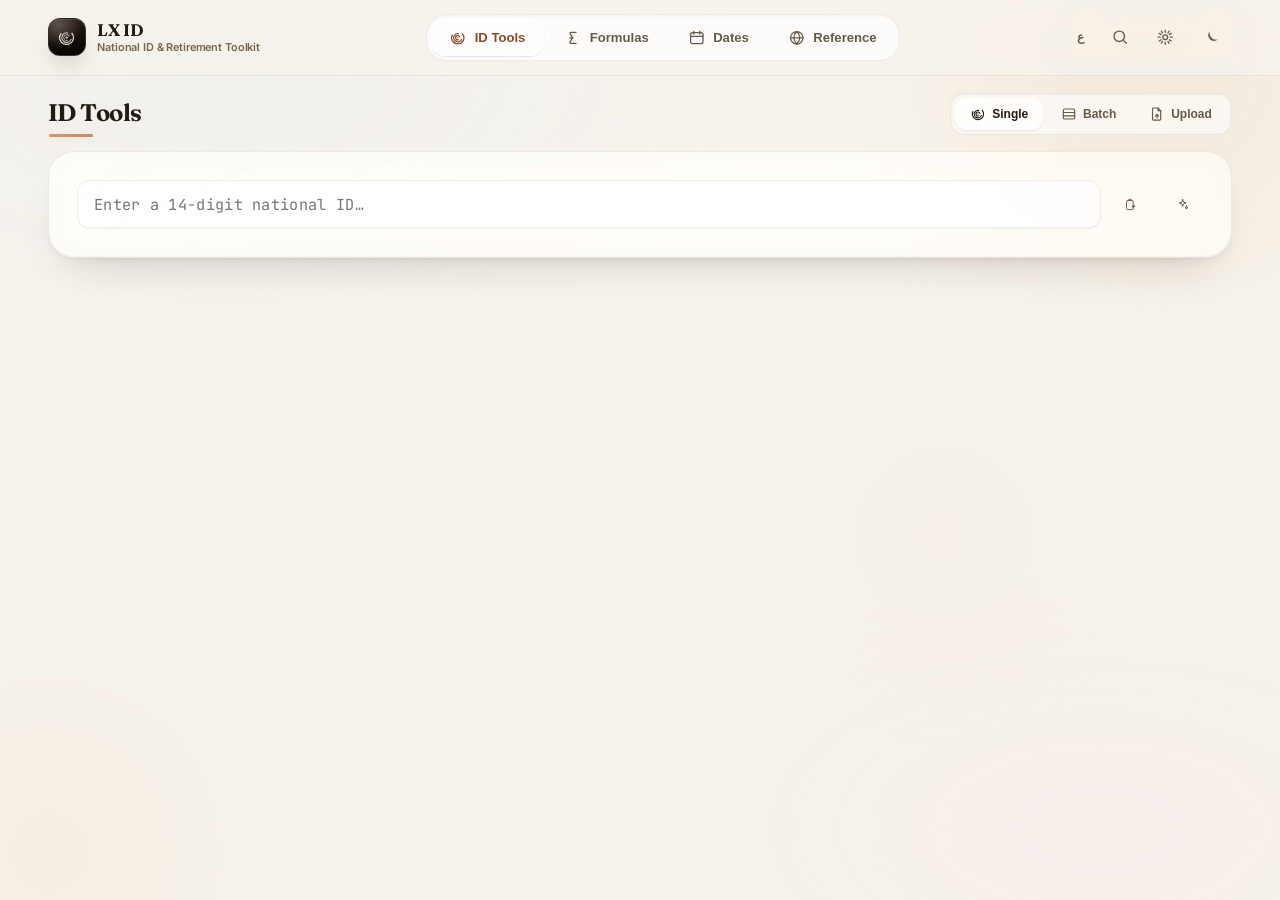
==== index.html @ ee37c876 "Fix batch dropdown menu rendering in the wrong place - .card's backdrop-filter creates a new contain" ====
<!DOCTYPE html>
<html lang="en" dir="ltr">
<head>
<meta charset="UTF-8">
<meta name="viewport" content="width=device-width, initial-scale=1.0, viewport-fit=cover">
<meta name="theme-color" content="#0E0C0A">
<title>LX ID — Egyptian National ID & Retirement Toolkit</title>
<link rel="icon" href="favicon.ico" sizes="any">
<link rel="icon" href="icon-32.png" type="image/png" sizes="32x32">
<link rel="icon" href="icon-192.png" type="image/png" sizes="192x192">
<link rel="apple-touch-icon" href="apple-touch-icon.png">
<link rel="manifest" href="manifest.webmanifest">
<meta name="mobile-web-app-capable" content="yes">
<meta name="apple-mobile-web-app-capable" content="yes">
<meta name="apple-mobile-web-app-status-bar-style" content="black-translucent">
<meta name="apple-mobile-web-app-title" content="LX ID">
<link rel="preconnect" href="https://fonts.googleapis.com">
<link rel="preconnect" href="https://fonts.gstatic.com" crossorigin>
<link href="https://fonts.googleapis.com/css2?family=Fraunces:opsz,wght@9..144,450;9..144,560;9..144,650;9..144,760&family=Inter:wght@400;500;600;700;800&family=JetBrains+Mono:wght@400;500;600;700&family=Cairo:wght@400;500;600;700;800&display=swap" rel="stylesheet">
<script src="https://cdn.sheetjs.com/xlsx-0.20.3/package/dist/xlsx.full.min.js" defer crossorigin="anonymous"></script>
<style>
:root{
  --bg:#F7F3EC; --bg-deep:#EFE9DD;
  --milk:rgba(255,255,255,0.55); --milk-strong:rgba(255,255,255,0.75); --milk-border:rgba(255,255,255,0.9);
  --edge:rgba(40,32,24,0.08); --edge-strong:rgba(40,32,24,0.14);
  --ink:#221B14; --ink-2:#655A48; --ink-3:#756849;
  --amber:#C6733F; --amber-hi:#AD5F30; --amber-soft:#F0DEC8; --amber-text:#8A4B26;
  --rose:#C4587B; --rose-soft:#F3DCE4; --rose-text:#9C3E5C;
  --azure:#3E7CB1; --azure-soft:#D9E7F2; --azure-text:#2C5C87;
  --mint:#4F8A63; --mint-soft:#DCEBDF;
  --sun:#B98A24; --sun-soft:#F1E3BE;
  --scarlet:#B94B3C; --scarlet-soft:#F3DBD3;
  --r1:26px; --r2:18px; --r3:13px; --r4:9px;
  --blur-sm:14px; --blur-md:16px; --blur-lg:18px; --blur-xl:22px;
  --font-display:'Fraunces',serif; --font-body:'Inter',-apple-system,BlinkMacSystemFont,sans-serif;
  --sh-1:0 1px 1px rgba(34,27,20,0.045), 0 1px 2px rgba(34,27,20,0.05);
  --sh-2:0 1px 1px rgba(34,27,20,.05), 0 22px 46px -24px rgba(34,27,20,0.22), 0 7px 16px -9px rgba(138,75,38,0.12);
  --sh-3:0 2px 3px rgba(34,27,20,.06), 0 36px 72px -26px rgba(34,27,20,0.30), 0 12px 26px -12px rgba(138,75,38,0.16);
  --sh-glow:0 1px 2px rgba(138,75,38,0.34), 0 5px 12px -4px rgba(138,75,38,.42), 0 16px 32px -12px rgba(138,75,38,0.5);
  --sh-emboss:inset 0 1px 0 rgba(255,255,255,.5), inset 0 -1px 1px rgba(34,27,20,.05);
  --glass-hi:rgba(255,255,255,0.68); --glass-lo:rgba(34,27,20,0.055); --glass-sat:1.45; --glass-bright:1.035;
}
:root{color-scheme:light;accent-color:var(--amber)}
.dark{color-scheme:dark}
html{scrollbar-width:thin;scrollbar-color:var(--edge-strong) transparent}
input[type=number]::-webkit-inner-spin-button,input[type=number]::-webkit-outer-spin-button{-webkit-appearance:none;margin:0}
input[type=number]{-moz-appearance:textfield}
input:-webkit-autofill{-webkit-text-fill-color:var(--ink);-webkit-box-shadow:0 0 0 1000px var(--milk-strong) inset;caret-color:var(--ink);transition:background-color 9999s ease-out}
input:-webkit-autofill:hover,input:-webkit-autofill:focus{-webkit-text-fill-color:var(--ink);-webkit-box-shadow:0 0 0 1000px var(--milk-strong) inset;caret-color:var(--ink)}
select option{background:var(--bg);color:var(--ink)}
[data-style="airy"]{
  --r1:32px; --r2:23px; --r3:16px; --r4:11px;
  --blur-sm:8px; --blur-md:10px; --blur-lg:11px; --blur-xl:13px;
  --sh-2:0 1px 1px rgba(34,27,20,.03), 0 16px 34px -20px rgba(34,27,20,0.12), 0 5px 12px -8px rgba(138,75,38,0.06);
}
.dark[data-style="airy"]{--sh-2:0 18px 38px -20px rgba(0,0,0,0.5), inset 0 1px 0 rgba(255,255,255,0.025);}
[data-style="mellow"]{
  --amber:#B98A62; --amber-hi:#A67A54; --amber-text:#7C5A3E; --amber-soft:#EDE1D2;
  --scarlet:#BC7C6C; --mint:#6B9A78;
}
.dark[data-style="mellow"]{--amber:#D7AD84; --amber-hi:#E0BC98; --amber-text:#E7C6A2; --amber-soft:rgba(215,173,132,0.16);}
[data-style="glassy"]{
  --blur-sm:22px; --blur-md:26px; --blur-lg:30px; --blur-xl:34px;
  --glass-sat:1.75; --glass-bright:1.09;
  --milk:rgba(255,255,255,0.42); --milk-strong:rgba(255,255,255,0.62);
}
.dark[data-style="glassy"]{--milk:rgba(255,250,242,0.08); --milk-strong:rgba(255,250,242,0.13); --glass-sat:1.9;}
[data-style="rounded"]{--r1:34px; --r2:26px; --r3:20px; --r4:14px;}
.dark{
  --bg:#0D0B09; --bg-deep:#070605;
  --milk:rgba(255,250,242,0.05); --milk-strong:rgba(255,250,242,0.09); --milk-border:rgba(255,250,242,0.10);
  --edge:rgba(255,246,232,0.08); --edge-strong:rgba(255,246,232,0.14);
  --ink:#F3ECDE; --ink-2:#B3A48A; --ink-3:#8B7D65;
  --amber:#E2A06E; --amber-hi:#EDB183; --amber-soft:rgba(226,160,110,0.16); --amber-text:#F0BC8F;
  --rose:#E38BAA; --rose-soft:rgba(227,139,170,0.15); --rose-text:#EFA6C0;
  --azure:#7BAEDD; --azure-soft:rgba(123,174,221,0.15); --azure-text:#9AC3E7;
  --mint:#8FC49E; --mint-soft:rgba(143,196,158,0.15);
  --sun:#E0BD73; --sun-soft:rgba(224,189,115,0.15);
  --scarlet:#E28A79; --scarlet-soft:rgba(226,138,121,0.15);
  --sh-1:0 1px 2px rgba(0,0,0,0.45);
  --sh-2:0 1px 1px rgba(0,0,0,.3), 0 24px 52px -22px rgba(0,0,0,0.68), inset 0 1px 0 rgba(255,255,255,0.025);
  --sh-3:0 2px 3px rgba(0,0,0,.35), 0 46px 88px -24px rgba(0,0,0,0.8), 0 10px 22px -8px rgba(226,160,110,0.08);
  --sh-glow:0 1px 2px rgba(0,0,0,0.4), 0 6px 14px -6px rgba(226,160,110,.3), 0 14px 30px -12px rgba(226,160,110,0.38);
  --sh-emboss:inset 0 1px 0 rgba(255,255,255,.05), inset 0 -1px 1px rgba(0,0,0,.35);
  --glass-hi:rgba(255,255,255,0.08); --glass-lo:rgba(0,0,0,0.42); --glass-sat:1.55; --glass-bright:1.065;
}
*{box-sizing:border-box;-webkit-tap-highlight-color:transparent}
html{-webkit-font-smoothing:antialiased;text-rendering:optimizeLegibility}
:root{
  --fs-2xs:.625rem; --fs-xs:.6875rem; --fs-sm:.75rem; --fs-base:.8125rem; --fs-md:.9375rem; --fs-lg:1.0625rem; --fs-xl:1.5rem; --fs-2xl:1.9rem;
}
body{
  margin:0;background:var(--bg);color:var(--ink);font-family:var(--font-body);
  min-height:100vh;position:relative;letter-spacing:-0.008em;transition:background .4s ease,color .4s ease;
  padding-bottom:calc(74px + env(safe-area-inset-bottom));
}
.field{position:absolute;inset:0;z-index:0;overflow:hidden;pointer-events:none}
.field::before{content:'';position:absolute;inset:0;background:
    radial-gradient(ellipse 60% 45% at 18% 8%,color-mix(in srgb, var(--azure-soft) 45%, transparent),transparent 70%),
    radial-gradient(ellipse 55% 40% at 86% 92%,color-mix(in srgb, var(--rose-soft) 40%, transparent),transparent 72%);
  opacity:.45;mix-blend-mode:multiply}
.dark .field::before{mix-blend-mode:screen;opacity:.16}
.orb{position:absolute;border-radius:50%;filter:blur(40px);will-change:transform;animation:orbDrift 22s ease-in-out infinite}
.orb-a{width:36rem;height:36rem;top:-14rem;right:-10rem;background:radial-gradient(circle,var(--amber-soft),transparent 70%);opacity:.52}
.orb-b{width:30rem;height:30rem;bottom:-12rem;left:-12rem;background:radial-gradient(circle,var(--amber-soft),transparent 70%);opacity:.26;animation-duration:27s;animation-delay:-6s}
.orb-c{width:22rem;height:22rem;top:40%;left:60%;background:radial-gradient(circle,var(--amber-soft),transparent 72%);opacity:.16;animation-duration:19s;animation-delay:-11s}
.dark .orb{filter:blur(50px)}
@keyframes orbDrift{0%,100%{transform:translate(0,0) scale(1)}50%{transform:translate(-3%,3%) scale(1.045)}}
@media(max-width:640px){
  .orb-a{width:15rem;height:15rem;top:-6rem;right:-6rem;opacity:.4}
  .orb-b{width:12rem;height:12rem;bottom:-4rem;left:-5rem;opacity:.18}
  .orb-c{width:11rem;height:11rem;top:32%;left:58%;opacity:.1}
  .orb{filter:blur(40px)}
  .dark .orb{filter:blur(46px)}
}
.grain{position:fixed;inset:0;z-index:0;pointer-events:none;opacity:.4;mix-blend-mode:overlay;
  background-image:url("data:image/svg+xml,%3Csvg xmlns='http://www.w3.org/2000/svg' width='140' height='140'%3E%3Cfilter id='n'%3E%3CfeTurbulence type='fractalNoise' baseFrequency='0.85' numOctaves='2' stitchTiles='stitch'/%3E%3C/filter%3E%3Crect width='100%25' height='100%25' filter='url(%23n)' opacity='.06'/%3E%3C/svg%3E")}
.dark .grain{opacity:.6}
::selection{background:var(--amber-soft);color:var(--amber-text)}
.material-symbols-rounded{display:inline-flex;align-items:center;justify-content:center;line-height:1;flex-shrink:0;vertical-align:middle}
.material-symbols-rounded svg{width:1em;height:1em;display:block}
.disp{font-family:var(--font-display);letter-spacing:-0.015em;font-optical-sizing:auto}
.mono{font-family:'JetBrains Mono',monospace;font-variant-numeric:tabular-nums}
.pagetitle{font-family:var(--font-display);letter-spacing:-0.024em;font-size:var(--fs-xl);font-weight:660;margin:0;color:var(--ink);position:relative;display:inline-block;padding-bottom:.2rem;text-shadow:0 1px 0 rgba(255,255,255,.4)}
.dark .pagetitle{text-shadow:none}
.pagetitle::after{content:'';position:absolute;inset-inline-start:.05rem;bottom:-.45rem;width:2.75rem;height:3px;border-radius:3px;background:linear-gradient(100deg,var(--amber),var(--amber-hi));box-shadow:0 1px 6px -1px color-mix(in srgb, var(--amber) 60%, transparent);opacity:.7}
.cardtitle{font-family:var(--font-display);letter-spacing:-0.012em;font-size:var(--fs-md);font-weight:620;margin:0;color:var(--ink)}
.eyebrow{font-size:var(--fs-xs);font-weight:680;text-transform:uppercase;letter-spacing:.08em;color:var(--ink-3)}
.num{font-variant-numeric:tabular-nums}

.glass{background:var(--milk);border:1px solid var(--edge);backdrop-filter:blur(var(--blur-md)) saturate(var(--glass-sat)) brightness(var(--glass-bright));-webkit-backdrop-filter:blur(var(--blur-md)) saturate(var(--glass-sat)) brightness(var(--glass-bright));isolation:isolate}
.card{
  position:relative;isolation:isolate;background:var(--milk);border:1px solid var(--edge);border-radius:var(--r1);
  box-shadow:var(--sh-2),var(--sh-emboss);
  backdrop-filter:blur(var(--blur-lg)) saturate(var(--glass-sat)) brightness(var(--glass-bright));-webkit-backdrop-filter:blur(var(--blur-lg)) saturate(var(--glass-sat)) brightness(var(--glass-bright));
  transition:box-shadow .3s ease;
}
.card::before,.card-solid::before{content:'';position:absolute;inset:0;border-radius:inherit;background:linear-gradient(157deg,rgba(255,255,255,.4) 0%,transparent 40%);opacity:.5;pointer-events:none;mix-blend-mode:overlay;z-index:-1}
.dark .card::before,.dark .card-solid::before{background:linear-gradient(157deg,rgba(255,255,255,.09) 0%,transparent 40%);opacity:.75}
.card-solid{position:relative;isolation:isolate;background:var(--milk-strong);border:1px solid var(--edge-strong);border-radius:var(--r1);box-shadow:var(--sh-2),var(--sh-emboss)}
.pad{padding:1.25rem}
@media(min-width:768px){.pad{padding:1.75rem}}

.btn{display:inline-flex;align-items:center;justify-content:center;gap:.5rem;font-weight:640;border-radius:999px;
  padding:.72rem 1.15rem;font-size:.825rem;cursor:pointer;border:none;white-space:nowrap;letter-spacing:-0.006em;
  transition:transform .18s cubic-bezier(.16,1,.3,1),box-shadow .22s ease,background .2s ease,color .2s ease,opacity .15s ease}
.btn:active{transform:scale(.96)}
.btn:disabled{opacity:.35;cursor:not-allowed}
.btn-primary{position:relative;overflow:hidden;background:linear-gradient(155deg,var(--amber) 0%,var(--amber-hi) 100%);color:#FBF3E8;box-shadow:var(--sh-glow),inset 0 1px 0 rgba(255,255,255,.4),inset 0 -2px 3px rgba(0,0,0,.12)}
.btn-primary::before{content:'';position:absolute;inset:0;background:radial-gradient(ellipse 80% 120% at 50% -30%,rgba(255,255,255,.35),transparent 60%);pointer-events:none}
.btn-primary::after{content:'';position:absolute;top:0;left:0;width:35%;height:100%;background:linear-gradient(120deg,transparent,rgba(255,255,255,.45),transparent);transform:translateX(-150%) skewX(-18deg);transition:transform .6s cubic-bezier(.16,1,.3,1)}
.btn-primary:hover:not(:disabled){transform:translateY(-1.5px);box-shadow:0 2px 4px rgba(138,75,38,.35),0 20px 36px -14px rgba(138,75,38,.62),inset 0 1px 0 rgba(255,255,255,.45),inset 0 -2px 3px rgba(0,0,0,.12)}
.btn-primary:hover:not(:disabled)::after{transform:translateX(350%) skewX(-18deg)}
[dir="rtl"] .btn-primary::after{transform:translateX(150%) skewX(18deg)}
[dir="rtl"] .btn-primary:hover:not(:disabled)::after{transform:translateX(-350%) skewX(18deg)}
.btn-ghost{background:transparent;color:var(--ink-2)}
.btn-ghost:hover:not(:disabled){background:var(--milk-strong);color:var(--ink);box-shadow:var(--sh-1)}
.btn-soft{background:var(--amber-soft);color:var(--amber-text);box-shadow:inset 0 1px 0 rgba(255,255,255,.35),inset 0 0 0 1px rgba(138,75,38,.05)}
.btn-soft:hover:not(:disabled){background:var(--amber);color:#FBF3E8;box-shadow:var(--sh-glow)}
.btn-confirm{background:linear-gradient(155deg,var(--mint),color-mix(in srgb, var(--mint) 78%, black));color:#fff;box-shadow:0 1px 2px rgba(20,14,8,.14),0 12px 26px -12px color-mix(in srgb, var(--mint) 58%, transparent),inset 0 1px 0 rgba(255,255,255,.3);}
.btn-confirm:hover:not(:disabled){transform:translateY(-1.5px);background:color-mix(in srgb, var(--mint) 90%, black);box-shadow:0 2px 4px rgba(20,14,8,.16),0 18px 32px -12px color-mix(in srgb, var(--mint) 64%, transparent),inset 0 1px 0 rgba(255,255,255,.3)}
.btn.copied{background:var(--mint) !important;color:#0B1B10 !important}
.btn-sm{padding:.5rem .85rem;font-size:.75rem}
.btn-block{width:100%}

.iconbtn{width:2.6rem;height:2.6rem;border-radius:999px;display:inline-flex;align-items:center;justify-content:center;overflow:hidden;
  background:transparent;border:none;color:var(--ink-2);cursor:pointer;transition:background .22s cubic-bezier(.16,1,.3,1),color .2s,transform .18s cubic-bezier(.34,1.56,.64,1),box-shadow .2s ease}
.iconbtn:hover{background:var(--milk-strong);color:var(--ink);transform:scale(1.07);box-shadow:var(--sh-1)}
.iconbtn:active{transform:scale(.9)}
.lang-btn{width:auto;padding:0 .7rem;font-family:var(--font-body);font-size:.72rem;font-weight:700;letter-spacing:.02em}

.field-input,.field-area,.field-select{
  background:var(--milk-strong);border:1px solid var(--edge);color:var(--ink);border-radius:var(--r3);
  padding:.8rem 1rem;font-size:.85rem;width:100%;outline:none;transition:border-color .18s ease,box-shadow .2s ease,background .18s ease;
  -webkit-appearance:none;appearance:none;box-shadow:var(--sh-emboss);
}
.field-input:focus,.field-area:focus,.field-select:focus{border-color:var(--amber);box-shadow:0 0 0 4px var(--amber-soft),inset 0 1px 2px rgba(20,14,8,.04);background:var(--milk-strong)}
.field-area{font-family:'JetBrains Mono',monospace;line-height:1.7;resize:vertical}
.field-select{background-image:url("data:image/svg+xml,%3Csvg xmlns='http://www.w3.org/2000/svg' width='16' height='16' viewBox='0 0 24 24' fill='none' stroke='%239C8F78' stroke-width='2.4'%3E%3Cpath d='M6 9l6 6 6-6'/%3E%3C/svg%3E");background-repeat:no-repeat;background-position:right 0.85rem center;padding-inline-end:2.4rem}
.xsel-wrap{position:relative}
.xsel-trigger{display:flex;align-items:center;justify-content:space-between;gap:.5rem;cursor:pointer;text-align:start;font-family:inherit}
.xsel-trigger:disabled{opacity:.5;cursor:not-allowed}
.xsel-label{overflow:hidden;text-overflow:ellipsis;white-space:nowrap;min-width:0}
.xsel-chevron{font-size:1.15rem;color:var(--ink-3);flex-shrink:0;transition:transform .18s ease}
.xsel-trigger[aria-expanded="true"] .xsel-chevron{transform:rotate(180deg)}
.xsel-native{position:absolute;width:1px;height:1px;overflow:hidden;opacity:0;pointer-events:none}
.xsel-panel{position:fixed;z-index:80;background:var(--bg);border:1px solid var(--edge-strong);border-radius:var(--r3);box-shadow:var(--sh-2);padding:.35rem;max-height:16rem;overflow-y:auto;display:none}
.xsel-panel.open{display:block}
.xsel-opt{font-family:var(--font-body);font-size:.85rem;color:var(--ink);padding:.55rem .7rem;border-radius:8px;cursor:pointer;white-space:nowrap;overflow:hidden;text-overflow:ellipsis}
.xsel-opt:hover{background:var(--milk-strong)}
.xsel-opt:focus-visible{outline:2px solid var(--amber);outline-offset:-2px}
.xsel-opt.active{background:var(--amber-soft);color:var(--amber-text);font-weight:650}

.date-field{position:relative}
.dateinput{
  display:flex;align-items:center;background:var(--milk-strong);border:1px solid var(--edge);
  border-radius:var(--r3);padding:.15rem .5rem;transition:border-color .18s ease,box-shadow .2s ease;box-shadow:var(--sh-emboss);
}
.dateinput:focus-within{border-color:var(--amber);box-shadow:0 0 0 4px var(--amber-soft),var(--sh-emboss)}
.dateinput.invalid{border-color:var(--scarlet)}
.dateinput.invalid:focus-within{box-shadow:0 0 0 4px var(--scarlet-soft)}
.dateseg{
  font-family:'JetBrains Mono',monospace;font-variant-numeric:tabular-nums;font-weight:700;font-size:.85rem;
  color:var(--ink);background:transparent;border:none;outline:none;text-align:center;
  padding:.65rem .1rem;border-radius:7px;caret-color:var(--amber);transition:background-color .18s ease,color .18s ease;
}
.dateseg::placeholder{color:var(--ink-3);opacity:.75;font-weight:600}
.dateseg[data-kind="d"],.dateseg[data-kind="m"]{width:1.6em}
.dateseg[data-kind="y"]{width:2.9em}
.dateseg:focus{background:var(--amber-soft);color:var(--amber-text)}
.dateseg:disabled{opacity:.45;cursor:not-allowed}
.dateseg[aria-invalid="true"]{color:var(--scarlet)}
.datesep{color:var(--ink-3);font-family:'JetBrains Mono',monospace;font-weight:600;opacity:.65;padding:0 .05rem;user-select:none}
.datecal-btn{margin-inline-start:auto;width:1.9rem;height:1.9rem;flex-shrink:0;border:none;background:transparent;color:var(--ink-3);
  border-radius:8px;display:inline-flex;align-items:center;justify-content:center;cursor:pointer;transition:background .18s,color .18s}
.datecal-btn:hover{background:var(--milk);color:var(--amber-text)}
.datecal-btn:disabled{opacity:.35;cursor:not-allowed;pointer-events:none}
.datecal-btn .material-symbols-rounded{font-size:1.05rem}

.date-field-foot{display:flex;align-items:center;justify-content:space-between;gap:.5rem;margin-top:.5rem;padding:0 .2rem}
.date-live{font-size:.72rem;font-weight:700;color:var(--amber-text);letter-spacing:.005em;transition:color .18s ease;font-family:'Inter',sans-serif}
.date-live[data-empty="1"]{color:var(--ink-3);font-weight:600}
.date-live[data-invalid="1"]{color:var(--scarlet)}
.date-today-btn{font-size:.66rem;font-weight:700;letter-spacing:.03em;text-transform:uppercase;color:var(--ink-3);background:transparent;border:none;cursor:pointer;padding:.25rem .55rem;border-radius:999px;transition:background .18s,color .18s;flex-shrink:0}
.date-today-btn:hover{background:var(--milk-strong);color:var(--amber-text)}
.date-today-btn:active{transform:scale(.94)}
.date-today-btn:disabled{opacity:.35;cursor:not-allowed;pointer-events:none}

.datecal-popover{
  position:fixed;top:0;left:0;z-index:60;width:17.5rem;max-width:calc(100vw - 2.5rem);
  direction:ltr;transform-origin:top center;
  background:var(--bg);border:1px solid var(--edge-strong);border-radius:var(--r2);
  box-shadow:var(--sh-3);padding:.9rem;
  opacity:0;transform:translateY(-6px) scale(.98);pointer-events:none;transition:opacity .18s ease,transform .2s cubic-bezier(.16,1,.3,1);
}
.datecal-popover.open{opacity:1;transform:translateY(0) scale(1);pointer-events:auto}
.datecal-popover.open-up{transform-origin:bottom center}
.datecal-head{display:flex;align-items:center;justify-content:space-between;gap:.3rem;margin-bottom:.65rem}
.datecal-title{font-family:var(--font-display);font-weight:650;font-size:.86rem;color:var(--ink)}
.datecal-controls{display:flex;align-items:center;gap:.15rem;flex:1;min-width:0;justify-content:center}
.datecal-caption-btn{
  flex:1;min-width:0;display:inline-flex;align-items:center;justify-content:center;gap:.3rem;
  appearance:none;-webkit-appearance:none;white-space:nowrap;overflow:hidden;text-overflow:ellipsis;
  background:transparent;border:1px solid transparent;color:var(--ink);border-radius:999px;text-align:center;
  padding:.32rem .5rem;font-family:var(--font-display);font-weight:650;font-size:.86rem;
  cursor:pointer;transition:background .18s ease,color .18s ease,box-shadow .18s ease;
}
.datecal-caption-btn:hover{background:var(--milk-strong)}
.datecal-caption-btn:focus-visible{outline:none;background:var(--amber-soft);color:var(--amber-text);box-shadow:var(--sh-emboss)}
.datecal-caption-btn:disabled{opacity:.45;cursor:not-allowed}
.datecal-caption-chevron{font-size:1rem;flex-shrink:0;transition:transform .18s ease}
.datecal-caption-btn[aria-expanded="true"] .datecal-caption-chevron{transform:rotate(180deg)}
.datecal-navbtn{width:1.8rem;height:1.8rem;flex-shrink:0;border:none;background:transparent;color:var(--ink-2);border-radius:8px;display:inline-flex;align-items:center;justify-content:center;cursor:pointer;transition:background .18s,color .18s}
.datecal-navbtn:hover{background:var(--milk-strong);color:var(--ink)}
.datecal-navbtn:disabled{opacity:.3;cursor:not-allowed;pointer-events:none}
.datecal-navbtn .material-symbols-rounded{font-size:1.05rem}
.datecal-row{display:contents}
.datecal-grid{display:grid;grid-template-columns:repeat(7,1fr);gap:2px;text-align:center}
.datecal-grid.view-months{grid-template-columns:repeat(3,1fr);gap:4px}
.datecal-grid.view-years{grid-template-columns:repeat(4,1fr);gap:4px}
.datecal-dow{font-size:.6rem;font-weight:700;color:var(--ink-3);text-transform:uppercase;letter-spacing:.03em;padding:.3rem 0}
.datecal-day{font-family:'JetBrains Mono',monospace;font-size:.74rem;font-weight:600;color:var(--ink);background:transparent;border:none;border-radius:8px;padding:.44rem 0;cursor:pointer;transition:background .18s,color .18s,transform .15s}
.datecal-day:hover{background:var(--milk-strong);transform:translateY(-1px)}
.datecal-day:focus-visible{outline:2px solid var(--amber);outline-offset:1px}
.datecal-day.muted{color:var(--ink-3);opacity:.55}
.datecal-day.disabled{opacity:.28;cursor:not-allowed}
.datecal-day.disabled:hover{background:transparent;transform:none}
.datecal-day.today{color:var(--amber-text);font-weight:750;box-shadow:inset 0 0 0 1.5px color-mix(in srgb, var(--amber) 55%, transparent)}
.datecal-day.selected{background:linear-gradient(155deg,var(--amber),var(--amber-hi));color:#FBF3E8;box-shadow:0 3px 10px -4px rgba(138,75,38,.5)}
.datecal-day.today.selected{box-shadow:0 3px 10px -4px rgba(138,75,38,.5),inset 0 0 0 1.5px rgba(255,255,255,.55)}
.datecal-mcell{font-family:var(--font-display);font-size:.78rem;font-weight:640;color:var(--ink);background:transparent;border:none;border-radius:8px;padding:.6rem .3rem;cursor:pointer;white-space:nowrap;overflow:hidden;text-overflow:ellipsis;transition:background .18s,color .18s,transform .15s}
.datecal-mcell:hover{background:var(--milk-strong);transform:translateY(-1px)}
.datecal-mcell:focus-visible{outline:2px solid var(--amber);outline-offset:1px}
.datecal-mcell.disabled{opacity:.28;cursor:not-allowed}
.datecal-mcell.disabled:hover{background:transparent;transform:none}
.datecal-mcell.today{color:var(--amber-text);font-weight:750;box-shadow:inset 0 0 0 1.5px color-mix(in srgb, var(--amber) 55%, transparent)}
.datecal-mcell.selected{background:linear-gradient(155deg,var(--amber),var(--amber-hi));color:#FBF3E8;box-shadow:0 3px 10px -4px rgba(138,75,38,.5)}
.datecal-mcell.today.selected{box-shadow:0 3px 10px -4px rgba(138,75,38,.5),inset 0 0 0 1.5px rgba(255,255,255,.55)}
.datecal-foot{display:flex;justify-content:space-between;margin-top:.7rem;padding-top:.6rem;border-top:1px solid var(--edge)}
.datecal-foot button{font-size:.7rem;font-weight:700;color:var(--ink-2);background:transparent;border:none;cursor:pointer;padding:.32rem .55rem;border-radius:8px;transition:background .18s,color .18s}
.datecal-foot button:hover{background:var(--milk-strong);color:var(--ink)}
.sr-only{position:absolute;width:1px;height:1px;padding:0;margin:-1px;overflow:hidden;clip:rect(0,0,0,0);white-space:nowrap;border:0}

.field-clearable{position:relative}
.field-clear-btn{position:absolute;inset-inline-end:.3rem;top:50%;transform:translateY(-50%);width:1.6rem;height:1.6rem;border:none;background:transparent;color:var(--ink-3);border-radius:999px;display:none;align-items:center;justify-content:center;cursor:pointer;transition:background .18s,color .18s}
.field-clearable input:not(:placeholder-shown)+.field-clear-btn{display:inline-flex}
.field-clear-btn:hover{background:var(--milk-strong);color:var(--ink)}
.field-clear-btn .material-symbols-rounded{font-size:1rem}

.settings-section{margin-top:1.2rem}
.settings-section:first-of-type{margin-top:.2rem}
.settings-section .eyebrow{margin-bottom:.55rem;display:block}
.style-grid{display:grid;grid-template-columns:repeat(auto-fill,minmax(6.2rem,1fr));gap:.55rem}
.style-swatch{position:relative;border:1.5px solid var(--edge);border-radius:var(--r3);padding:.65rem .6rem .55rem;cursor:pointer;background:var(--milk-strong);transition:border-color .18s,box-shadow .18s,transform .18s cubic-bezier(.16,1,.3,1);text-align:start}
.style-swatch:hover{border-color:var(--edge-strong);transform:translateY(-1px);box-shadow:var(--sh-1)}
.style-swatch.active{border-color:var(--amber);box-shadow:0 0 0 3px var(--amber-soft)}
.style-swatch .swatch-preview{height:1.9rem;border-radius:8px;margin-bottom:.5rem;border:1px solid var(--edge);box-shadow:inset 0 1px 0 rgba(255,255,255,.35),inset 0 -1px 2px rgba(0,0,0,.06)}
.style-swatch .swatch-label{font-size:.71rem;font-weight:700;color:var(--ink)}
.style-swatch .swatch-check{position:absolute;top:.4rem;inset-inline-end:.4rem;color:var(--amber);opacity:0;transition:opacity .18s}
.style-swatch.active .swatch-check{opacity:1}

.font-option{display:flex;align-items:center;gap:.7rem;border:1.5px solid var(--edge);border-radius:var(--r3);padding:.6rem .75rem;cursor:pointer;background:var(--milk-strong);transition:border-color .18s,box-shadow .18s;text-align:left;width:100%;margin-bottom:.5rem}
.font-option:last-child{margin-bottom:0}
.font-option:hover{border-color:var(--edge-strong)}
.font-option.active{border-color:var(--amber);box-shadow:0 0 0 3px var(--amber-soft)}
.font-option .font-radio{width:1rem;height:1rem;border-radius:999px;border:1.5px solid var(--ink-3);flex-shrink:0;position:relative}
.font-option.active .font-radio{border-color:var(--amber)}
.font-option.active .font-radio::after{content:'';position:absolute;inset:2.5px;border-radius:999px;background:var(--amber)}
.font-option .font-sample{display:flex;flex-direction:column;gap:.1rem;min-width:0}
.font-option .font-sample-display{font-size:1.02rem;font-weight:650;color:var(--ink);white-space:nowrap;overflow:hidden;text-overflow:ellipsis}
.font-option .font-sample-label{font-size:.65rem;color:var(--ink-3);font-weight:600}

.destrow{display:flex;align-items:center;gap:.5rem;margin:-.3rem 0 .15rem;}
.destrow .eyebrow{flex-shrink:0}
.dest-input{width:auto;flex:1;min-width:0;padding:.5rem .75rem;font-size:.78rem;font-weight:650;letter-spacing:.01em}
.dest-reset{width:2.1rem;height:2.1rem;flex-shrink:0}
.dest-reset .material-symbols-rounded{transition:transform .35s cubic-bezier(.16,1,.3,1)}
.dest-reset:active .material-symbols-rounded{transform:rotate(180deg)}

::-webkit-scrollbar{width:6px;height:6px}
::-webkit-scrollbar-track{background:transparent}
::-webkit-scrollbar-thumb{background:var(--edge-strong);border-radius:99px;transition:background .2s}
::-webkit-scrollbar-thumb:hover{background:color-mix(in srgb, var(--amber) 35%, var(--edge-strong))}

.topbar{position:sticky;top:0;z-index:40;background:var(--bg);background:color-mix(in srgb, var(--bg) 78%, transparent);backdrop-filter:blur(var(--blur-sm)) saturate(var(--glass-sat));-webkit-backdrop-filter:blur(var(--blur-sm)) saturate(var(--glass-sat));border-bottom:1px solid var(--edge)}
.brandmark{position:relative;width:38px;height:38px;border-radius:12px;background:linear-gradient(165deg,#2E2318,#120E0A 65%,#0A0705);display:flex;align-items:center;justify-content:center;flex-shrink:0;overflow:hidden;
  border:1px solid rgba(255,250,240,0.1);box-shadow:inset 0 1px 0 rgba(255,255,255,0.1), inset 0 -11px 18px -10px rgba(0,0,0,0.6), 0 12px 26px -12px rgba(20,14,8,0.6)}
.brandmark::before{content:'';position:absolute;inset:0;background:radial-gradient(circle at 26% 16%,rgba(255,250,240,0.24),transparent 58%)}
.brandmark::after{content:'';position:absolute;inset:-10px;border-radius:20px;background:radial-gradient(circle,var(--amber-soft),transparent 72%);z-index:-1;opacity:.72}
.brandmark svg{position:relative;z-index:1;width:1.2rem;height:1.2rem;overflow:visible;filter:drop-shadow(0 1px 1px rgba(0,0,0,.35))}
.brandmark svg circle{fill:none;stroke:#F1E7D6;stroke-linecap:round}

.bottomnav{position:fixed;left:0;right:0;bottom:0;z-index:50;padding:.6rem .75rem calc(.6rem + env(safe-area-inset-bottom));
  background:var(--bg);background:color-mix(in srgb, var(--bg) 82%, transparent);backdrop-filter:blur(var(--blur-md)) saturate(1.3);-webkit-backdrop-filter:blur(var(--blur-md)) saturate(1.3);
  border-top:1px solid var(--edge);display:flex;gap:.25rem;box-shadow:0 -14px 30px -22px rgba(20,14,8,.35)}
@media(min-width:1024px){.bottomnav{display:none}}
.navitem{flex:1;display:flex;flex-direction:column;align-items:center;gap:.2rem;padding:.4rem 0;border:none;background:transparent;color:var(--ink-3);cursor:pointer;border-radius:14px;transition:color .22s;min-width:0;overflow:hidden}
.navitem .material-symbols-rounded{font-size:1.35rem;transition:transform .25s cubic-bezier(.34,1.56,.64,1);white-space:nowrap}
.navitem span.lbl{font-size:.625rem;font-weight:650;letter-spacing:-0.01em;white-space:nowrap;overflow:hidden;text-overflow:ellipsis;max-width:100%}
.navitem.active{color:var(--amber-text)}
.navitem.active .material-symbols-rounded{transform:translateY(-1.5px) scale(1.12)}
.dark .navitem.active{color:var(--amber)}

.toptabs{display:none}
@media(min-width:1024px){
  .toptabs{display:inline-flex;background:var(--milk-strong);border:1px solid var(--edge);border-radius:20px;padding:4px;gap:2px;position:relative;box-shadow:inset 0 1px 3px rgba(34,27,20,0.06),inset 0 -1px 0 rgba(255,255,255,.3)}
  .toptab{padding:.62rem 1.15rem;border-radius:14px;font-size:.82rem;font-weight:630;color:var(--ink-2);position:relative;z-index:1;
    display:inline-flex;align-items:center;gap:.5rem;cursor:pointer;border:none;background:transparent;transition:color .25s ease}
  .toptab.active{color:var(--amber-text)}
  .dark .toptab.active{color:var(--amber)}
  .topindicator{position:absolute;top:4px;bottom:4px;background:var(--milk);border:1px solid var(--milk-border);border-radius:14px;
    transition:left .4s cubic-bezier(.16,1,.3,1),width .4s cubic-bezier(.16,1,.3,1);box-shadow:var(--sh-1),inset 0 1px 0 var(--glass-hi);z-index:0;left:0;width:0}
}

.pill{padding:.5rem .95rem;border-radius:12px;font-size:.75rem;font-weight:630;color:var(--ink-2);border:none;background:transparent;cursor:pointer;display:inline-flex;align-items:center;gap:.4rem;transition:all .22s cubic-bezier(.16,1,.3,1)}
.pill.active{background:var(--milk-strong);color:var(--ink);box-shadow:var(--sh-1),inset 0 1px 0 rgba(255,255,255,.35)}
.pillrow{display:inline-flex;background:var(--milk);border-radius:14px;padding:4px;gap:2px;border:1px solid var(--edge);box-shadow:inset 0 1px 3px rgba(34,27,20,.05)}

.chip{display:inline-flex;align-items:center;gap:.35rem;font-size:.7rem;font-weight:630;padding:.3rem .65rem;border-radius:999px;background:var(--milk-strong);border:1px solid var(--edge);color:var(--ink-2);box-shadow:inset 0 1px 0 rgba(255,255,255,.3)}
.chip-accent{background:linear-gradient(155deg,var(--amber-soft),color-mix(in srgb, var(--amber-soft) 70%, var(--amber)));color:var(--amber-text);border-color:transparent}

.gender-badge{display:inline-flex;align-items:center;gap:.4rem;font-size:.72rem;font-weight:650;padding:.32rem .7rem .32rem .5rem;border-radius:999px;box-shadow:inset 0 1px 0 rgba(255,255,255,.3)}
.gender-badge .material-symbols-rounded{font-size:1rem}
.gender-m{background:var(--azure-soft);color:var(--azure-text)}
.gender-f{background:var(--rose-soft);color:var(--rose-text)}

.statdot{width:6px;height:6px;border-radius:50%;flex-shrink:0;box-shadow:0 0 0 3px currentColor;opacity:.9}
.statdot.ok{background:var(--mint);color:color-mix(in srgb, var(--mint) 18%, transparent)}
.statdot.bad{background:var(--scarlet);color:color-mix(in srgb, var(--scarlet) 18%, transparent)}
.statdot.warn{background:var(--sun);color:color-mix(in srgb, var(--sun) 18%, transparent)}
.statuspill{display:inline-flex;align-items:center;gap:.4rem;font-size:.75rem;font-weight:650}

.kpi{position:relative;overflow:hidden;padding-block:1rem;padding-inline:1.3rem 1.1rem;border-radius:var(--r2);background:var(--milk);border:1px solid var(--edge);transition:transform .22s cubic-bezier(.16,1,.3,1),box-shadow .22s ease;box-shadow:var(--sh-1)}
.kpi::before{content:'';position:absolute;inset-inline-start:0;top:0;bottom:0;width:3px;background:var(--edge-strong);transition:background .22s ease,box-shadow .22s ease}
.kpi:hover{transform:translateY(-2px);box-shadow:var(--sh-2)}
.kpi.kpi-mint::before{background:linear-gradient(var(--mint),color-mix(in srgb, var(--mint) 70%, black));box-shadow:0 0 10px -2px var(--mint)}
.kpi.kpi-scarlet::before{background:linear-gradient(var(--scarlet),color-mix(in srgb, var(--scarlet) 70%, black));box-shadow:0 0 10px -2px var(--scarlet)}
.kpi.kpi-amber::before{background:linear-gradient(var(--amber),var(--amber-hi));box-shadow:0 0 10px -2px var(--amber)}
.kpi.kpi-sun::before{background:linear-gradient(var(--sun),color-mix(in srgb, var(--sun) 70%, black));box-shadow:0 0 10px -2px var(--sun)}

.toggle-row{display:inline-flex;align-items:center;gap:.55rem;cursor:pointer;user-select:none}
.toggle-row input{position:absolute;opacity:0;width:0;height:0}
.toggle-track{position:relative;width:2.5rem;height:1.4rem;border-radius:999px;background:var(--edge-strong);transition:background .22s ease;flex-shrink:0;box-shadow:inset 0 1px 2px rgba(0,0,0,.08)}
.toggle-track::after{content:'';position:absolute;top:2px;inset-inline-start:2px;width:calc(1.4rem - 4px);height:calc(1.4rem - 4px);border-radius:50%;background:var(--bg);box-shadow:0 1px 3px rgba(0,0,0,.25),0 1px 1px rgba(0,0,0,.1);transition:transform .22s cubic-bezier(.34,1.56,.64,1)}
.toggle-row input:checked+.toggle-track{background:linear-gradient(155deg,var(--mint),color-mix(in srgb, var(--mint) 75%, black))}
.toggle-row input:checked+.toggle-track::after{transform:translateX(1.1rem)}
[dir="rtl"] .toggle-row input:checked+.toggle-track::after{transform:translateX(-1.1rem)}
.toggle-row .toggle-label{font-size:.78rem;font-weight:600;color:var(--ink-2);white-space:nowrap;transition:color .18s}
.toggle-row:hover .toggle-label{color:var(--ink)}

.splitbtn{display:inline-flex;align-items:stretch;border-radius:999px;background:var(--milk-strong);border:1px solid var(--edge);overflow:hidden;transition:border-color .18s,box-shadow .18s;box-shadow:var(--sh-emboss)}
.splitbtn:hover{border-color:var(--edge-strong);box-shadow:var(--sh-1)}
.splitbtn-main{display:inline-flex;align-items:center;gap:.4rem;padding:.5rem .85rem;border:none;background:transparent;font-size:.78rem;font-weight:650;color:var(--ink);cursor:pointer;transition:background .18s}
.splitbtn-main.iconOnly{padding-inline:.6rem}
.splitbtn-main:hover{background:var(--milk)}
.splitbtn-main .material-symbols-rounded{font-size:1.05rem;color:var(--ink-2)}
.splitbtn-div{width:1px;align-self:center;height:1.15rem;background:var(--edge-strong)}
.splitbtn-caret{display:inline-flex;align-items:center;justify-content:center;width:1.9rem;border:none;background:transparent;color:var(--ink-3);cursor:pointer;transition:background .18s,color .18s}
.splitbtn-caret:hover{background:var(--milk);color:var(--ink)}
.splitbtn-caret .material-symbols-rounded{font-size:1rem;transition:transform .28s cubic-bezier(.16,1,.3,1)}
.splitbtn-caret.open .material-symbols-rounded{transform:rotate(180deg)}

.batch-dropwrap{position:relative;display:inline-flex}
.batch-dropmenu{
  position:fixed;z-index:60;width:16rem;transform-origin:top center;
  background:var(--bg);background:color-mix(in srgb, var(--bg) 95%, transparent);border:1px solid var(--edge-strong);border-radius:var(--r3);isolation:isolate;
  backdrop-filter:blur(var(--blur-lg)) saturate(var(--glass-sat)) brightness(var(--glass-bright));
  -webkit-backdrop-filter:blur(var(--blur-lg)) saturate(var(--glass-sat)) brightness(var(--glass-bright));
  box-shadow:var(--sh-3);padding:.5rem;
  opacity:0;transform:translateY(-8px) scale(.96);pointer-events:none;transition:opacity .2s ease,transform .22s cubic-bezier(.16,1,.3,1);
}
.batch-dropmenu.open-up{transform-origin:bottom center}
.batch-dropmenu.open{opacity:1;transform:translateY(0) scale(1);pointer-events:auto}
.batch-dropmenu-head{margin-bottom:.35rem;padding-bottom:.6rem !important;border-bottom:1px solid var(--edge);border-radius:0 !important}
.batch-dropmenu-headlabel{flex:1;font-size:.72rem;font-weight:700;letter-spacing:.02em;color:var(--ink-2);z-index:1}
.batch-dropmenu-headcount{font-size:.68rem;font-weight:650;color:var(--ink-3);z-index:1}
.chk-row{position:relative;display:flex;align-items:center;gap:.6rem;padding:.5rem .55rem;border-radius:11px;cursor:pointer;user-select:none;transition:background .18s;overflow:hidden}
.chk-row::before{content:'';position:absolute;inset:0;background:var(--row-tint,transparent);opacity:0;transition:opacity .18s}
.chk-row:hover::before{opacity:.5}
.chk-row input{position:absolute;opacity:0;width:0;height:0}
.chk-box{position:relative;width:1.15rem;height:1.15rem;border-radius:6px;border:1.6px solid var(--edge-strong);background:var(--bg);flex-shrink:0;display:inline-flex;align-items:center;justify-content:center;transition:background .18s,border-color .18s;z-index:1}
.chk-box .material-symbols-rounded{position:absolute;font-size:.8rem;color:#fff;opacity:0;transform:scale(.4);transition:opacity .18s,transform .18s cubic-bezier(.34,1.56,.64,1)}
.chk-row input:checked+.chk-box{background:var(--row-solid,var(--mint));border-color:var(--row-solid,var(--mint));box-shadow:0 2px 6px -2px color-mix(in srgb, var(--row-solid,var(--mint)) 60%, transparent)}
.chk-row input:checked+.chk-box .icon-check{opacity:1;transform:scale(1)}
.chk-row input:indeterminate+.chk-box{background:var(--ink-3);border-color:var(--ink-3)}
.chk-row input:indeterminate+.chk-box .icon-dash{opacity:1;transform:scale(1)}
.chk-dot{width:7px;height:7px;border-radius:50%;flex-shrink:0;z-index:1}
.chk-label{font-size:.79rem;font-weight:650;color:var(--ink);flex:1;z-index:1}
.chk-count{font-size:.66rem;font-weight:700;color:var(--ink-3);background:var(--milk-strong);border-radius:999px;padding:.1rem .45rem;flex-shrink:0;z-index:1}
.batch-dropmenu-div{height:1px;background:var(--edge);margin:.4rem .1rem}
.batch-dropmenu-summary{font-size:.68rem;color:var(--ink-3);text-align:center;padding:.15rem 0 .05rem}
.batch-dropmenu-actions{display:flex;gap:.4rem}
.batch-dropmenu-confirm{display:flex;align-items:center;justify-content:center;gap:.4rem;width:100%}
.kpi .num{font-size:clamp(1.15rem,4.2vw,1.7rem);line-height:1}
.kpi .lbl{font-size:var(--fs-xs);text-transform:uppercase;letter-spacing:.07em;font-weight:650;color:var(--ink-3);margin-bottom:.3rem}

table.dtable{width:100%;text-align:start;font-size:.8rem;border-collapse:collapse}
table.dtable thead{color:var(--ink-3);font-weight:700;font-size:.62rem;text-transform:uppercase;letter-spacing:.06em}
table.dtable th{padding:.75rem .9rem;border-bottom:1px solid var(--edge);white-space:nowrap;background:var(--bg);position:sticky;top:0}
table.dtable td{padding:.65rem .9rem;border-bottom:1px solid var(--edge);white-space:nowrap}
table.dtable tbody tr{transition:background .18s}
table.dtable tbody tr:hover{background:var(--milk)}
.rowcopy{opacity:0;transition:opacity .18s,color .18s;cursor:pointer;color:var(--ink-3);font-size:1.05rem;border-radius:6px}
table.dtable tbody tr:hover .rowcopy,.rowcopy:focus-visible{opacity:1}
.rowcopy:hover{color:var(--amber)}
.rowcopy:focus-visible{outline:none;box-shadow:0 0 0 3px var(--amber-soft)}

.codeblock{background:linear-gradient(165deg,var(--ink),color-mix(in srgb, var(--ink) 92%, black));color:var(--bg);font-family:'JetBrains Mono',monospace;font-size:.74rem;line-height:1.75;padding:1.1rem;border-radius:var(--r2);overflow-x:auto;white-space:pre;border:1px solid var(--edge-strong);box-shadow:inset 0 1px 2px rgba(0,0,0,.3),0 1px 0 rgba(255,255,255,.04)}
.dark .codeblock{background:linear-gradient(165deg,#0A0807,#050403)}

.dropzone{border:1.5px dashed var(--edge-strong);background:var(--milk);border-radius:var(--r1);padding:2.6rem 1.5rem;text-align:center;cursor:pointer;transition:border-color .3s ease,background .3s ease,transform .3s cubic-bezier(.16,1,.3,1),box-shadow .3s ease}
.dropzone:hover{border-color:var(--amber);background:var(--milk-strong);box-shadow:var(--sh-1)}
.dropzone.dragging{border-color:var(--amber);background:var(--amber-soft);transform:scale(1.008);box-shadow:var(--sh-2)}
.dropzone .emptybox{transition:transform .35s cubic-bezier(.34,1.56,.64,1)}
.dropzone:hover .emptybox{transform:scale(1.07) rotate(-3deg)}
.dropzone.dragging .emptybox{transform:scale(1.1) rotate(-3deg)}
.dropzone-hint{font-size:.68rem;color:var(--ink-3);margin-top:.85rem;font-weight:600;letter-spacing:.01em}

.filecard{display:flex;align-items:center;gap:.85rem;background:var(--milk);border:1px solid var(--edge);border-radius:16px;padding:.75rem .8rem .75rem .75rem;box-shadow:var(--sh-1)}
.filecard-icon{width:2.7rem;height:2.7rem;border-radius:12px;background:linear-gradient(155deg,var(--amber-soft),color-mix(in srgb, var(--amber-soft) 55%, var(--amber)));color:var(--amber-text);display:inline-flex;align-items:center;justify-content:center;flex-shrink:0;box-shadow:inset 0 1px 0 rgba(255,255,255,.35)}
.filecard-icon .material-symbols-rounded{font-size:1.35rem}
.filecard-body{min-width:0;flex:1}
.filecard-name{font-weight:650;font-size:.82rem;margin:0;white-space:nowrap;overflow:hidden;text-overflow:ellipsis}
.filecard-meta{font-size:.71rem;color:var(--ink-2);margin:.2rem 0 0}
.filecard-remove{flex-shrink:0;width:2.1rem;height:2.1rem}

.previewstats{display:flex;flex-wrap:wrap;gap:.4rem}
.previewstat{display:inline-flex;align-items:center;gap:.4rem;font-size:.7rem;font-weight:650;padding:.32rem .7rem;border-radius:999px;background:var(--milk-strong);border:1px solid var(--edge);color:var(--ink-2)}
.previewstat .material-symbols-rounded{font-size:.9rem;color:var(--ink-3)}
.previewstat b{font-weight:700;color:var(--ink)}
.previewtable-wrap{border-radius:16px;border:1px solid var(--edge);max-height:15.5rem;overflow-y:auto}
table.previewtable{width:100%;text-align:start;font-size:.76rem;border-collapse:collapse}
table.previewtable thead th{padding:.6rem .8rem;border-bottom:1px solid var(--edge);white-space:nowrap;background:var(--bg);position:sticky;top:0;color:var(--ink-3);font-weight:700;font-size:.6rem;text-transform:uppercase;letter-spacing:.05em;transition:color .18s,background .18s}
table.previewtable tbody td{padding:.55rem .8rem;border-bottom:1px solid var(--edge);white-space:nowrap;color:var(--ink-2);transition:background .18s,color .18s}
table.previewtable tbody tr:last-child td{border-bottom:none}
table.previewtable th.col-active{color:var(--amber-text);background:var(--amber-soft)}
table.previewtable td.col-active{background:var(--amber-soft);color:var(--ink);font-weight:600}
.previewnote{font-size:.68rem;color:var(--ink-3);margin:0;font-weight:600}
.result-summary{font-size:.8rem;color:var(--ink-2);font-weight:600;margin:0 0 .5rem;}

#toasts{position:fixed;top:calc(1rem + env(safe-area-inset-top));left:50%;transform:translateX(-50%);z-index:100;display:flex;flex-direction:column;align-items:center;pointer-events:none;gap:.4rem}
.toast{background:var(--ink);color:var(--bg);padding-block:.55rem;padding-inline:.55rem 1.1rem;border-radius:999px;box-shadow:var(--sh-3),0 1px 0 rgba(255,255,255,.06) inset;display:flex;align-items:center;gap:.55rem;font-size:.8rem;font-weight:640;
  animation:toastin .34s cubic-bezier(.16,1,.3,1)}
.dark .toast{background:#161310;color:#F3ECDE}
.toast .material-symbols-rounded{width:1.7rem;height:1.7rem;border-radius:999px;font-size:1rem !important;background:rgba(255,255,255,.14)}
.toast-success .material-symbols-rounded{color:var(--mint);background:var(--mint-soft)}
.toast-error .material-symbols-rounded{color:var(--scarlet);background:var(--scarlet-soft)}
.toast-info .material-symbols-rounded{color:var(--amber-text);background:var(--amber-soft)}
.toast.leaving{animation:toastout .22s ease-in forwards}
.toast-undo-btn{background:rgba(255,255,255,.16);color:inherit;border:none;border-radius:999px;padding:.3rem .7rem;font-size:.74rem;font-weight:700;cursor:pointer;flex-shrink:0;font-family:inherit;transition:background .15s ease}
.toast-undo-btn:hover{background:rgba(255,255,255,.28)}
.dark .toast-undo-btn{background:rgba(255,255,255,.1)}
.dark .toast-undo-btn:hover{background:rgba(255,255,255,.18)}
@keyframes toastin{from{opacity:0;transform:translateY(-14px) scale(.88)}to{opacity:1;transform:translateY(0) scale(1)}}
@keyframes toastout{to{opacity:0;transform:scale(.92)}}

.idseg{display:inline-flex;flex-direction:column;align-items:center;justify-content:center;min-width:3.4rem;padding:.65rem .5rem .55rem;border-radius:14px;
  font-family:'JetBrains Mono',monospace;font-weight:700;font-size:1.45rem;letter-spacing:.005em;color:var(--ink);cursor:default;
  background:var(--milk-strong);border:1px solid var(--edge);box-shadow:0 1px 0 rgba(255,255,255,.3) inset;
  transition:transform .22s cubic-bezier(.16,1,.3,1),border-color .22s ease,background .22s ease,box-shadow .22s ease}
.idseg:hover{transform:translateY(-3px);border-color:var(--amber);background:var(--amber-soft);box-shadow:0 8px 16px -8px rgba(138,75,38,.4)}
.idseg .tag{font-family:'Inter',sans-serif;font-size:.58rem;font-weight:700;opacity:.62;margin-top:.28rem;letter-spacing:.055em;text-transform:uppercase}
.idseg-group{display:inline-flex;align-items:center;gap:.35rem;border-radius:16px}
.idseg-divider{width:1px;align-self:stretch;margin:.5rem .2rem;flex-shrink:0;background:repeating-linear-gradient(to bottom,var(--edge-strong) 0 4px,transparent 4px 9px)}

.idcard{position:relative;isolation:isolate;border-radius:var(--r1);overflow:hidden;background:linear-gradient(172deg,var(--milk-strong),var(--milk));
  backdrop-filter:blur(var(--blur-xl)) saturate(var(--glass-sat)) brightness(var(--glass-bright));-webkit-backdrop-filter:blur(var(--blur-xl)) saturate(var(--glass-sat)) brightness(var(--glass-bright));
  border:1px solid var(--edge-strong);
  box-shadow:var(--sh-3),inset 0 1px 1px var(--glass-hi),inset 0 -1px 1px var(--glass-lo);
  transform:translateZ(0);transition:transform .4s cubic-bezier(.16,1,.3,1),box-shadow .4s ease}
.idcard::before{content:'';position:absolute;inset:0;background:linear-gradient(128deg,rgba(255,255,255,.3) 0%,transparent 34%),radial-gradient(ellipse 70% 55% at 92% -10%,color-mix(in srgb, var(--amber-soft) 65%, transparent),transparent 70%);pointer-events:none;z-index:3}
.dark .idcard::before{background:linear-gradient(128deg,rgba(255,255,255,.09) 0%,transparent 34%),radial-gradient(ellipse 70% 55% at 92% -10%,color-mix(in srgb, var(--amber-soft) 55%, transparent),transparent 70%)}
.idcard::after{content:'';position:absolute;top:0;left:0;width:45%;height:100%;background:linear-gradient(75deg,transparent,rgba(255,255,255,.26),transparent);transform:translateX(-160%) skewX(-15deg);transition:transform .85s cubic-bezier(.16,1,.3,1);pointer-events:none;z-index:4}
.idcard:hover::after{transform:translateX(330%) skewX(-15deg)}
[dir="rtl"] .idcard::after{transform:translateX(160%) skewX(15deg)}
[dir="rtl"] .idcard:hover::after{transform:translateX(-330%) skewX(15deg)}
.idcard:hover{transform:translateY(-3px) translateZ(0);box-shadow:var(--sh-3),0 26px 50px -20px rgba(20,14,8,.24),inset 0 1px 1px var(--glass-hi),inset 0 -1px 1px var(--glass-lo)}
.dark .idcard:hover{box-shadow:var(--sh-3),0 30px 58px -20px rgba(0,0,0,.55),inset 0 1px 1px var(--glass-hi),inset 0 -1px 1px var(--glass-lo)}
.idwatermark{position:absolute;z-index:-1;inset:0;pointer-events:none;
  background-image:
    repeating-linear-gradient(115deg,var(--edge-strong) 0px,var(--edge-strong) 1px,transparent 1px,transparent 8px),
    repeating-linear-gradient(25deg,var(--edge-strong) 0px,var(--edge-strong) 1px,transparent 1px,transparent 14px);
  -webkit-mask-image:radial-gradient(ellipse 65% 85% at 88% 8%,black 0%,transparent 68%);
  mask-image:radial-gradient(ellipse 65% 85% at 88% 8%,black 0%,transparent 68%);opacity:.55}
.dark .idwatermark{opacity:.38}
.idstripe{height:3px;position:relative;background:linear-gradient(100deg,var(--amber),var(--amber-hi));box-shadow:inset 0 1px 0 rgba(255,255,255,.35),0 1px 6px -1px rgba(138,75,38,.5)}
.idchip{width:2.7rem;height:2rem;border-radius:7px;background:linear-gradient(150deg,#F6E6BC 0%,#E8C687 28%,#D9AF72 55%,#B8863E 82%,#9C6E30 100%);position:relative;box-shadow:inset 0 1px 0 rgba(255,255,255,.6),inset 0 -1px 2px rgba(0,0,0,.25),0 4px 10px -3px rgba(120,80,30,.5)}
.idchip::before,.idchip::after{content:'';position:absolute;background:rgba(0,0,0,.2)}
.idchip::before{left:34%;top:3px;bottom:3px;width:1px;box-shadow:2px 0 0 rgba(0,0,0,.12),-2px 0 0 rgba(255,255,255,.15)}
.idchip::after{top:38%;left:3px;right:3px;height:1px;box-shadow:0 2px 0 rgba(0,0,0,.1),0 -2px 0 rgba(255,255,255,.15)}

.idseg-group{gap:.4rem;padding:.3rem;border-radius:18px;background:var(--glass-lo)}
.idseg-group .idseg{background:var(--milk);box-shadow:inset 0 1px 0 var(--glass-hi),inset 0 -1px 1px var(--glass-lo);border-color:transparent}
.idseg-group.g-date .idseg{border-top:2px solid color-mix(in srgb, var(--amber) 55%, transparent)}
.idseg-group.g-loc .idseg{border-top:2px solid color-mix(in srgb, var(--azure) 55%, transparent)}
.idseg-group.g-meta .idseg{border-top:2px solid color-mix(in srgb, var(--rose) 55%, transparent)}
.idseg-group.g-date .idseg:hover{background:var(--amber-soft);border-color:transparent}
.idseg-group.g-loc .idseg:hover{background:var(--azure-soft);border-color:transparent;box-shadow:0 8px 16px -8px rgba(62,124,177,.35)}
.idseg-group.g-meta .idseg:hover{background:var(--rose-soft);border-color:transparent;box-shadow:0 8px 16px -8px rgba(196,88,123,.35)}
.idseg .tag{opacity:.5;transition:opacity .22s ease}
.idseg:hover .tag{opacity:.9}

.stattile{display:flex;gap:.6rem;align-items:flex-start;border-radius:16px;padding:.7rem .75rem;background:var(--glass-lo);transition:background .22s ease,transform .22s cubic-bezier(.16,1,.3,1)}
.stattile:hover{transform:translateY(-2px);background:color-mix(in srgb, var(--glass-lo) 60%, var(--milk))}
.stattile-icon{width:2.1rem;height:2.1rem;border-radius:11px;display:inline-flex;align-items:center;justify-content:center;flex-shrink:0;background:var(--amber-soft);color:var(--amber-text);box-shadow:inset 0 1px 0 rgba(255,255,255,.4),0 4px 10px -4px color-mix(in srgb, var(--amber) 55%, transparent)}
.stattile-icon .material-symbols-rounded{font-size:1.05rem}
.stattile-icon.c-azure{background:var(--azure-soft);color:var(--azure-text);box-shadow:inset 0 1px 0 rgba(255,255,255,.4),0 4px 10px -4px color-mix(in srgb, var(--azure) 55%, transparent)}
.stattile-icon.c-mint{background:var(--mint-soft);color:var(--mint);box-shadow:inset 0 1px 0 rgba(255,255,255,.4),0 4px 10px -4px color-mix(in srgb, var(--mint) 55%, transparent)}
.stattile-icon.c-rose{background:var(--rose-soft);color:var(--rose-text);box-shadow:inset 0 1px 0 rgba(255,255,255,.4),0 4px 10px -4px color-mix(in srgb, var(--rose) 55%, transparent)}
.stattile-val{font-weight:700;font-size:.94rem;line-height:1.25;color:var(--ink)}
.stattile-sub{display:flex;align-items:center;gap:.3rem;margin-top:.15rem}

.ringcard{position:relative;overflow:hidden}
.ringcard::before{content:'';position:absolute;inset-inline-end:-3.5rem;top:-3.5rem;width:9rem;height:9rem;border-radius:50%;background:radial-gradient(circle,var(--amber-soft),transparent 70%);pointer-events:none;opacity:.85}
.ringwrap{position:relative;flex-shrink:0;filter:drop-shadow(0 8px 18px rgba(138,75,38,.26))}
.dark .ringwrap{filter:drop-shadow(0 8px 20px rgba(0,0,0,.5))}
.ringlabel{position:absolute;inset:0;display:flex;flex-direction:column;align-items:center;justify-content:center}

.checkrow{display:flex;align-items:center;gap:.65rem;padding:.6rem .15rem;border-bottom:1px solid var(--edge)}
.checkrow:last-child{border-bottom:none}
.checkicon{width:1.7rem;height:1.7rem;border-radius:9px;display:inline-flex;align-items:center;justify-content:center;flex-shrink:0;box-shadow:inset 0 1px 0 rgba(255,255,255,.35)}
.checkicon .material-symbols-rounded{font-size:1rem}
.checkicon.pass{background:var(--mint-soft);color:var(--mint)}
.checkicon.fail{background:var(--scarlet-soft);color:var(--scarlet)}
.checkgrid{display:grid;grid-template-columns:1fr;gap:0 1.25rem}
.idseg-compound{min-width:4.5rem}
.idseg-nested{font-size:.6em;vertical-align:.55em;margin-inline-start:.14em;padding:.04em .24em;border-radius:5px;background:var(--rose-soft);color:var(--rose-text);font-weight:700;box-shadow:inset 0 1px 0 rgba(255,255,255,.3)}
.idseg-traceactive{transform:translateY(-3px);border-color:var(--amber)!important;background:var(--amber-soft)!important;box-shadow:0 0 0 2px var(--amber),0 8px 16px -8px rgba(138,75,38,.4)!important}
.checkicon.indeterminate{background:var(--glass-lo);color:var(--ink-3)}
.checkicon.indeterminate span{font-weight:800;font-size:1rem}
.trace-toggle{all:unset;display:flex;width:100%;align-items:center;justify-content:space-between;cursor:pointer;gap:.5rem}
.trace-chevron{transition:transform .22s cubic-bezier(.16,1,.3,1);color:var(--ink-3);flex-shrink:0}
.trace-toggle[aria-expanded="true"] .trace-chevron{transform:rotate(180deg)}
.trace-row{cursor:default;align-items:flex-start}
.trace-row[data-seg-ref]{cursor:help}
.trace-row .checkicon{background:var(--glass-lo);color:var(--ink-3);margin-top:.05rem}
.trace-row:focus-visible{outline:2px solid var(--amber);outline-offset:2px;border-radius:8px}
.trace-text{font-size:.78rem;color:var(--ink-2);line-height:1.45;padding-top:.15rem}
.checksum-row{display:flex;align-items:center;gap:.65rem;padding:.6rem .15rem .2rem;margin-top:.2rem;border-top:1px dashed var(--edge)}
@media(min-width:640px){.checkgrid{grid-template-columns:1fr 1fr}.checkgrid .checkrow:nth-child(2n){border-inline-start:1px solid var(--edge);padding-inline-start:1.1rem}}

.emptybox{width:4.4rem;height:4.4rem;border-radius:999px;background:radial-gradient(circle at 35% 30%,var(--milk-strong),var(--milk));display:inline-flex;align-items:center;justify-content:center;margin-bottom:.8rem;box-shadow:inset 0 1px 0 rgba(255,255,255,.4), var(--sh-1)}
.emptybox .material-symbols-rounded{font-size:1.9rem;color:var(--amber-text);opacity:.9}

.focusable:focus-visible{outline:none;box-shadow:0 0 0 3.5px var(--amber-soft);border-radius:8px}
.wrap{max-width:78rem;margin:0 auto;padding:0 1rem}
@media(min-width:768px){.wrap{padding:0 1.5rem}}
@media(min-width:1280px){.wrap{padding:0 2rem}}

.grid2{display:grid;grid-template-columns:1fr;gap:1rem;min-width:0}
@media(min-width:1024px){.grid2{grid-template-columns:5fr 7fr;gap:1.25rem}}
.grid2>*{min-width:0}
.stack{display:flex;flex-direction:column;gap:.9rem;min-width:0}
.row{display:flex;align-items:center;gap:.6rem;min-width:0}
.row-between{display:flex;align-items:center;justify-content:space-between;gap:.75rem;flex-wrap:wrap;min-width:0}
.scrollx{overflow-x:auto;-webkit-overflow-scrolling:touch;min-width:0}
.card,.card-solid{min-width:0}
.hide{display:none !important}

@keyframes panelIn{from{opacity:0;transform:translateY(9px)}to{opacity:1;transform:translateY(0)}}
@keyframes cardRevealIn{from{opacity:0;transform:translateY(7px) translateZ(0)}to{opacity:1;transform:translateY(0) translateZ(0)}}
.tabpanel:not(.hide){animation:panelIn .42s cubic-bezier(.16,1,.3,1) both}
.tabpanel:not(.hide) .idcard{animation:cardRevealIn .55s cubic-bezier(.16,1,.3,1) both}
.subtabpanel:not(.hide),.refsubpanel:not(.hide),.datesubpanel:not(.hide){animation:panelIn .34s cubic-bezier(.16,1,.3,1) both}

@keyframes segPopIn{from{opacity:0;transform:translateY(6px) scale(.92)}to{opacity:1;transform:translateY(0) scale(1)}}
.idseg{animation:segPopIn .46s cubic-bezier(.16,1,.3,1) both}
.idseg-group:nth-child(1) .idseg:nth-child(1){animation-delay:.03s}
.idseg-group:nth-child(1) .idseg:nth-child(2){animation-delay:.07s}
.idseg-group:nth-child(1) .idseg:nth-child(3){animation-delay:.11s}
.idseg-group:nth-child(1) .idseg:nth-child(4){animation-delay:.15s}
.idseg-group:nth-child(3) .idseg:nth-child(1){animation-delay:.19s}
.idseg-group:nth-child(3) .idseg:nth-child(2){animation-delay:.23s}
.idseg-group:nth-child(5) .idseg:nth-child(1){animation-delay:.27s}
.idseg-group:nth-child(5) .idseg:nth-child(2){animation-delay:.31s}
.idseg:hover{transform:translateY(-1px)}
.idseg{transition:transform .22s cubic-bezier(.16,1,.3,1),background .18s ease}

@keyframes rowSlideIn{from{opacity:0;transform:translateX(-7px)}to{opacity:1;transform:translateX(0)}}
@keyframes rowSlideInRtl{from{opacity:0;transform:translateX(7px)}to{opacity:1;transform:translateX(0)}}
.checkrow{animation:rowSlideIn .38s cubic-bezier(.16,1,.3,1) both}
[dir="rtl"] .checkrow{animation-name:rowSlideInRtl}
.checkrow:nth-child(1){animation-delay:.02s} .checkrow:nth-child(2){animation-delay:.06s}
.checkrow:nth-child(3){animation-delay:.10s} .checkrow:nth-child(4){animation-delay:.14s}
.checkrow:nth-child(5){animation-delay:.18s} .checkrow:nth-child(6){animation-delay:.22s}
.checkrow:nth-child(n+7){animation-delay:.26s}

#inspector-result:not(.anim-in) .idcard,
#inspector-result:not(.anim-in) .idseg,
#inspector-result:not(.anim-in) .checkrow{animation:none !important}

@keyframes ringBlobDrift{0%,100%{transform:translate(0,0) scale(1)}50%{transform:translate(-4%,3%) scale(1.08)}}
.ringcard::before{animation:ringBlobDrift 7s ease-in-out infinite}
@keyframes chipShine{0%{background-position:-60% 0}100%{background-position:160% 0}}
.idchip{background-size:220% 100%;animation:chipShine 3.4s ease-in-out .4s 1}
.pill:active{transform:scale(.96)}
.stattile-icon{transition:transform .32s cubic-bezier(.34,1.56,.64,1),background .22s ease,box-shadow .22s ease}
.stattile:hover .stattile-icon{transform:scale(1.1) rotate(-5deg)}
.num.count-target{font-variant-numeric:tabular-nums}

@media(prefers-reduced-motion:reduce){
  *,*::before,*::after{
    animation-duration:.001ms !important;animation-iteration-count:1 !important;
    transition-duration:.001ms !important;scroll-behavior:auto !important;
  }
  .ringcard::before{animation:none !important}
  .idchip{animation:none !important}
  .orb{animation:none !important}
}

.progress-ring circle{transition:stroke-dashoffset 1.15s cubic-bezier(.4,0,.2,1)}

@keyframes spin{to{transform:rotate(360deg)}}
.spin{display:inline-flex;animation:spin .8s linear infinite}

.cmdk-overlay{position:fixed;inset:0;z-index:200;background:rgba(15,12,9,.5);backdrop-filter:blur(7px);display:flex;align-items:flex-start;justify-content:center;padding:12vh 1rem 1rem;opacity:0;pointer-events:none;transition:opacity .22s ease}
.cmdk-overlay.open{opacity:1;pointer-events:auto}
.cmdk-box{width:100%;max-width:34rem;background:var(--bg);border:1px solid var(--edge-strong);border-radius:var(--r1);box-shadow:var(--sh-3);overflow:hidden;transform:translateY(-10px);transition:transform .24s cubic-bezier(.16,1,.3,1)}
.cmdk-overlay.open .cmdk-box{transform:translateY(0)}
.cmdk-input{width:100%;border:none;background:transparent;padding:1.1rem 1.25rem;font-size:.95rem;outline:none;color:var(--ink);border-bottom:1px solid var(--edge)}
.cmdk-list{max-height:50vh;overflow-y:auto;padding:.5rem}
.cmdk-group{font-size:.62rem;font-weight:700;text-transform:uppercase;letter-spacing:.07em;color:var(--ink-3);padding:.6rem .75rem .3rem}
.cmdk-item{display:flex;align-items:center;gap:.7rem;padding:.65rem .75rem;border-radius:12px;cursor:pointer;font-size:.85rem;transition:background .15s}
.cmdk-item.active{background:var(--milk-strong)}
.cmdk-empty{padding:2rem;text-align:center;color:var(--ink-3);font-size:.85rem}
.cmdk-hint-bar{display:flex;flex-wrap:wrap;gap:.9rem;padding:.6rem .9rem;border-top:1px solid var(--edge);font-size:.68rem;color:var(--ink-3);font-weight:600}
.cmdk-hint-bar kbd{font-family:'JetBrains Mono',monospace;background:var(--milk-strong);border:1px solid var(--edge);border-radius:5px;padding:.05rem .38rem;margin-inline-end:.25rem;font-size:.64rem;color:var(--ink-2)}

[dir="rtl"]{
  --font-display:'Cairo',sans-serif; --font-body:'Cairo',sans-serif;
}
[dir="rtl"] .mono,[dir="rtl"] .codeblock,[dir="rtl"] input.mono,[dir="rtl"] .date-field,[dir="rtl"] input[type="date"],[dir="rtl"] input[type="number"]{
  direction:ltr;
}
[dir="rtl"] td.mono,[dir="rtl"] th{unicode-bidi:plaintext}
[dir="rtl"] .date-field-foot{direction:rtl}
[dir="rtl"] .field-select{background-position:left 0.85rem center;padding-inline-end:.9rem;padding-inline-start:2.4rem}
[dir="rtl"] .cmdk-input{text-align:right}

.topbar{transition:box-shadow .3s ease}
.topbar.scrolled{box-shadow:0 1px 0 var(--edge),0 16px 30px -20px rgba(20,14,8,.32)}
.dark .topbar.scrolled{box-shadow:0 1px 0 var(--edge),0 16px 30px -20px rgba(0,0,0,.62)}

@media(max-width:1023px){
  .desktop-only{display:none !important}
}
@media(min-width:1024px){
  .mobile-only{display:none !important}
}
@media print{
  body{background:#fff!important}
  .grain,.field,.topbar,.bottomnav,#toasts,.noprint{display:none!important}
  main.wrap{padding:0!important;max-width:100%!important}
  .card,.idcard{box-shadow:none!important;border:1px solid #ccc!important;backdrop-filter:none!important;-webkit-backdrop-filter:none!important;background:#fff!important}
  .idcard::after,.idcard::before,.idwatermark{display:none!important}
  .trace-body{display:block!important}
  .idseg-group,.idseg-group .idseg{background:#fff!important}
}
</style>
</head>
<body>
<div class="field"><div class="orb orb-a"></div><div class="orb orb-b"></div><div class="orb orb-c"></div></div>
<div class="grain"></div>
<div id="toasts" aria-live="polite"></div>

<header class="topbar">
  <div class="wrap" style="display:flex;align-items:center;justify-content:space-between;gap:.75rem;padding-top:.85rem;padding-bottom:.85rem;position:relative;z-index:1;">
    <div class="row" style="gap:.7rem;">
      <div class="brandmark">
        <svg viewBox="0 0 24 24" xmlns="http://www.w3.org/2000/svg">
          <circle cx="12" cy="12" r="8.6" stroke-width="1.5" opacity="1" stroke-dasharray="38 60" transform="rotate(-40 12 12)"/>
          <circle cx="12" cy="12" r="6" stroke-width="1.4" opacity=".82" stroke-dasharray="27 40" transform="rotate(20 12 12)"/>
          <circle cx="12" cy="12" r="3.6" stroke-width="1.3" opacity=".64" stroke-dasharray="16 30" transform="rotate(70 12 12)"/>
          <circle cx="12" cy="12" r="1" fill="#F1E7D6" stroke="none"/>
        </svg>
      </div>
      <div>
        <div class="disp" style="font-size:1.05rem;font-weight:650;line-height:1.1;">LX ID</div>
        <div data-i18n="brand_subtitle" style="font-size:.68rem;color:var(--ink-3);font-weight:600;">National ID &amp; Retirement Toolkit</div>
      </div>
    </div>
    <nav class="toptabs desktop-only" id="toptabs">
      <div class="topindicator" id="topindicator"></div>
      <button class="toptab active" data-tab="idtools" onclick="switchTab('idtools')"><span class="material-symbols-rounded" style="font-size:1.1rem;">fingerprint</span><span data-i18n="nav_idtools">ID Tools</span></button>
      <button class="toptab" data-tab="formula" onclick="switchTab('formula')"><span class="material-symbols-rounded" style="font-size:1.1rem;">functions</span><span data-i18n="nav_formula">Formulas</span></button>
      <button class="toptab" data-tab="datetools" onclick="switchTab('datetools')"><span class="material-symbols-rounded" style="font-size:1.1rem;">calendar_month</span><span data-i18n="nav_dates">Dates</span></button>
      <button class="toptab" data-tab="reference" onclick="switchTab('reference')"><span class="material-symbols-rounded" style="font-size:1.1rem;">public</span><span data-i18n="nav_reference">Reference</span></button>
    </nav>
    <div class="row" style="gap:.25rem;">
      <button class="iconbtn lang-btn focusable" onclick="toggleLang()" title="Language" aria-label="Toggle language" id="lang-btn">ع</button>
      <button class="iconbtn desktop-only focusable" onclick="openCmdk()" data-i18n-title="cmdk_title" title="Command palette" aria-label="Open command palette">
        <span class="material-symbols-rounded" style="font-size:1.15rem;">search</span>
      </button>
      <button class="iconbtn focusable" onclick="openSettings()" data-i18n-title="settings_title" title="Settings" aria-label="Open settings">
        <span class="material-symbols-rounded" style="font-size:1.15rem;">settings</span>
      </button>
      <button class="iconbtn focusable" onclick="toggleTheme()" data-i18n-title="theme_title" title="Toggle theme" aria-label="Toggle light or dark theme">
        <span class="material-symbols-rounded" id="theme-icon" style="font-size:1.2rem;">dark_mode</span>
      </button>
    </div>
  </div>
</header>

<main class="wrap" style="position:relative;z-index:1;padding-top:1.1rem;">

<section id="tab-idtools" class="tabpanel">
  <div class="row-between" style="margin-bottom:1rem;">
    <div>
      <h1 class="pagetitle" data-i18n="idtools_title">ID Tools</h1>
    </div>
    <div class="pillrow noprint">
      <button class="pill active focusable" data-subtab="single" onclick="switchSubTab('single')"><span class="material-symbols-rounded" style="font-size:1rem;">fingerprint</span><span data-i18n="sub_single">Single</span></button>
      <button class="pill focusable" data-subtab="batch" onclick="switchSubTab('batch')"><span class="material-symbols-rounded" style="font-size:1rem;">table_rows</span><span data-i18n="sub_batch">Batch</span></button>
      <button class="pill focusable" data-subtab="upload" onclick="switchSubTab('upload')"><span class="material-symbols-rounded" style="font-size:1rem;">upload_file</span><span data-i18n="sub_upload">Upload</span></button>
    </div>
  </div>

  <div id="subtab-single" class="subtabpanel stack">
    <div class="card pad stack noprint">
      <div class="row" style="gap:.6rem;">
        <div class="field-clearable" style="flex:1;">
          <input type="text" id="inspector-input" data-i18n-ph="single_placeholder" placeholder="Enter a 14-digit national ID…" class="field-input mono focusable" style="width:100%;padding-inline-end:2.3rem;font-size:.95rem;letter-spacing:.02em;" oninput="inspectIDDebounced()">
          <button type="button" class="field-clear-btn" tabindex="-1" onclick="clearFieldAndRefresh('inspector-input')" data-i18n-title="clear_id_title" title="Clear ID" aria-label="Clear ID"><span class="material-symbols-rounded">cancel</span></button>
        </div>
        <button onclick="pasteIntoInspector()" class="iconbtn focusable" data-i18n-title="paste_title" title="Paste" aria-label="Paste from clipboard"><span class="material-symbols-rounded">content_paste_go</span></button>
        <button onclick="loadSampleIntoInspector()" class="iconbtn focusable" data-i18n-title="sample_title" title="Sample ID" aria-label="Load a sample ID"><span class="material-symbols-rounded">auto_awesome</span></button>
      </div>
    </div>
    <div id="inspector-result"></div>
  </div>

  <div id="subtab-batch" class="subtabpanel hide stack">
    <div class="card pad stack">
      <div class="row-between">
        <label class="disp" data-i18n="batch_label" style="font-weight:640;font-size:.95rem;">Paste ID list for deep analytics</label>
        <span class="chip" id="batch-count">0 detected</span>
      </div>
      <textarea id="batch-input" rows="8" placeholder="29805121401234&#10;30101011509876&#10;27510202100001" class="field-area focusable" style="font-size:.78rem;" oninput="updateBatchCount()"></textarea>
      <div class="row-between" style="flex-wrap:wrap;gap:.5rem;">
        <div class="row" style="flex-wrap:wrap;gap:.5rem;">
          <button onclick="batchPasteFromClipboard()" class="btn btn-soft btn-sm focusable"><span class="material-symbols-rounded" style="font-size:1rem;">content_paste_go</span><span data-i18n="btn_paste">Paste</span></button>
          <button onclick="batchLoadSample()" class="btn btn-ghost btn-sm focusable"><span class="material-symbols-rounded" style="font-size:1rem;">auto_awesome</span><span data-i18n="btn_sample">Sample</span></button>
          <button onclick="batchClear()" class="btn btn-ghost btn-sm focusable"><span class="material-symbols-rounded" style="font-size:1rem;">delete</span><span data-i18n="btn_clear">Clear</span></button>
        </div>
        <label class="toggle-row focusable" for="batch-ignore-nulls">
          <input type="checkbox" id="batch-ignore-nulls" onchange="toggleBatchIgnoreNulls(this.checked)">
          <span class="toggle-track"></span>
          <span class="toggle-label" data-i18n="toggle_ignore_nulls">Ignore blank rows</span>
        </label>
      </div>
      <button onclick="processBatch()" id="btn-run-analytics" class="btn btn-primary btn-block focusable"><span class="material-symbols-rounded" style="font-size:1.1rem;">play_arrow</span><span data-i18n="btn_run_analytics">Run Analytics</span></button>
    </div>
    <div id="batch-result">
      <div class="card pad" data-i18n="batch_empty" style="text-align:center;padding:3rem 1.5rem;color:var(--ink-3);font-size:.85rem;">Paste a list of IDs above and run analytics to see the full breakdown here.</div>
    </div>
  </div>

  <div id="subtab-upload" class="subtabpanel hide">
    <div class="dropzone focusable" id="drop-zone" tabindex="0" onclick="document.getElementById('file-input').click()">
      <input type="file" id="file-input" accept=".xlsx,.xls,.csv" class="hide" onchange="handleFileUpload(event)">
      <div class="stack" style="align-items:center;">
        <div class="emptybox"><span class="material-symbols-rounded" style="font-size:1.9rem;">cloud_upload</span></div>
        <div>
          <h3 class="cardtitle" data-i18n="upload_drop_title">Drop a file or tap to browse</h3>
          <p style="font-size:.78rem;color:var(--ink-2);margin:.25rem 0 0;" data-i18n="upload_drop_types">.xlsx, .xls, or .csv</p>
          <p class="dropzone-hint" data-i18n="upload_drop_hint">Up to 25 MB · processed locally in your browser</p>
        </div>
      </div>
    </div>
    <label class="toggle-row focusable" for="upload-auto-rename" style="margin-top:.9rem;">
      <input type="checkbox" id="upload-auto-rename" checked onchange="toggleUploadAutoRename(this.checked)">
      <span class="toggle-track"></span>
      <span class="toggle-label" data-i18n="toggle_auto_rename_dupes">Auto-rename duplicate columns</span>
    </label>
    <div id="upload-mapping" class="card pad hide" style="margin-top:1.1rem;">
      <div style="display:grid;grid-template-columns:1fr;gap:.9rem;">
        <div class="filecard">
          <div class="filecard-icon"><span class="material-symbols-rounded">description</span></div>
          <div class="filecard-body">
            <p class="filecard-name" id="file-info-text">—</p>
            <p class="filecard-meta" id="file-rows-text">0 rows</p>
          </div>
          <button type="button" class="iconbtn filecard-remove focusable" onclick="clearUploadedFile()" data-i18n-title="upload_remove_title" title="Remove file" aria-label="Remove uploaded file"><span class="material-symbols-rounded" style="font-size:1.1rem;">close</span></button>
        </div>
        <div id="upload-preview-wrap" class="stack hide">
          <div class="row-between">
            <label class="eyebrow" data-i18n="upload_preview_label">Data preview</label>
            <div class="previewstats">
              <span class="previewstat" id="upload-preview-cols"><span class="material-symbols-rounded">view_week</span><b>0</b></span>
              <span class="previewstat" id="upload-preview-rows"><span class="material-symbols-rounded">table_rows</span><b>0</b></span>
            </div>
          </div>
          <div class="previewtable-wrap scrollx">
            <table class="previewtable"><thead id="upload-preview-thead"></thead><tbody id="upload-preview-tbody"></tbody></table>
          </div>
          <p class="previewnote" id="upload-preview-note">Highlighted column below follows your selection.</p>
        </div>
        <div id="upload-sheet-wrap" class="hide">
          <label class="eyebrow" data-i18n="upload_sheet_label">Sheet</label>
          <select id="upload-sheet-select" class="field-select focusable" onchange="onUploadSheetChange(this.value)"></select>
        </div>
        <div>
          <label class="eyebrow" data-i18n="upload_header_row_label">Header row</label>
          <input type="number" id="upload-header-row" class="field-input focusable" min="1" step="1" value="1" style="max-width:8rem;" onchange="onUploadHeaderRowChange(this.value)">
        </div>
        <div>
          <label class="eyebrow" data-i18n="upload_col_label">National ID column</label>
          <select id="column-select" class="field-select focusable" onchange="highlightPreviewColumn()"></select>
        </div>
        <button onclick="processUploadedFile()" id="btn-extract-process" class="btn btn-primary btn-block focusable"><span class="material-symbols-rounded" style="font-size:1.1rem;">auto_fix_high</span><span data-i18n="btn_extract">Extract &amp; Process</span></button>
      </div>
    </div>
    <div id="upload-results" class="card pad hide stack" style="margin-top:1.1rem;">
      <div class="row-between">
        <div>
          <h3 class="cardtitle" data-i18n="upload_results_title">File results</h3>
          <p style="font-size:.75rem;color:var(--ink-2);margin:.15rem 0 0;" id="upload-summary">0 rows</p>
        </div>
        <div class="row" style="gap:.4rem;flex-wrap:wrap;justify-content:flex-end;">
          <button onclick="downloadUpload('xlsx')" class="btn btn-soft btn-sm focusable"><span class="material-symbols-rounded" style="font-size:1rem;">download</span><span data-i18n="btn_excel">Excel</span></button>
          <button onclick="downloadUpload('csv')" class="btn btn-ghost btn-sm focusable"><span class="material-symbols-rounded" style="font-size:1rem;">csv</span><span data-i18n="btn_csv">CSV</span></button>
          <label class="toggle-row focusable" for="chk-inject-formulas-upload" data-i18n-title="inject_formulas_hint">
            <input type="checkbox" id="chk-inject-formulas-upload" onchange="toggleUploadInjectFormulas(this.checked)">
            <span class="toggle-track"></span>
            <span class="toggle-label" data-i18n="inject_formulas_title">Inject live formulas (Excel only)</span>
          </label>
          <div id="upload-columns-wrap" class="batch-dropwrap"></div>
        </div>
      </div>
      <div class="scrollx" style="border-radius:16px;border:1px solid var(--edge);">
        <div style="max-height:420px;overflow-y:auto;">
          <table class="dtable"><thead id="upload-thead"></thead><tbody id="upload-tbody"></tbody></table>
        </div>
      </div>
    </div>
  </div>
</section>
<section id="tab-formula" class="tabpanel hide">
  <div style="margin-bottom:1rem;">
    <h1 class="pagetitle" data-i18n="formula_title">Excel / Sheets Formulas</h1>
  </div>

  <div class="card pad stack" style="margin-bottom:1.1rem;">
    <div class="row-between">
      <label class="disp" data-i18n="reference_mode" style="font-weight:640;font-size:.9rem;">Reference mode</label>
      <div class="pillrow">
        <button class="pill active focusable" id="mode-btn-table" onclick="setFormulaMode('table')" data-i18n="mode_table">Table column</button>
        <button class="pill focusable" id="mode-btn-range" onclick="setFormulaMode('range')" data-i18n="mode_cell">Single cell</button>
      </div>
    </div>
    <div id="inputs-table-mode" style="display:grid;grid-template-columns:1fr;gap:.7rem;">
      <div style="display:grid;grid-template-columns:1fr 1fr;gap:.7rem;">
        <div>
          <label class="eyebrow" data-i18n="lbl_table_name">Table name</label>
          <input id="cfg-table-name" class="field-input focusable" style="font-size:.8rem;" value="" data-i18n-ph="ph_table1" placeholder="Table1" oninput="updateFormulas()">
        </div>
        <div>
          <label class="eyebrow" data-i18n="lbl_col_id_name">ID column name</label>
          <input id="cfg-col-id" class="field-input focusable" style="font-size:.8rem;" value="" data-i18n-ph="ph_national_id" placeholder="National ID" oninput="updateFormulas()">
        </div>
      </div>
    </div>
    <div id="inputs-range-mode" class="hide" style="display:grid;grid-template-columns:1fr 1fr;gap:.7rem;">
      <div>
        <label class="eyebrow" data-i18n="lbl_cell_ref">ID cell reference</label>
        <input id="cfg-cell-id" class="field-input mono focusable" style="font-size:.8rem;" value="" data-i18n-ph="ph_a2" placeholder="A2" oninput="updateFormulas()">
      </div>
    </div>
  </div>

  <div class="stack">
    <div class="card pad stack">
      <div class="row-between">
        <div class="row" style="gap:.5rem;"><span class="chip">1</span><h3 class="cardtitle" data-i18n="card_birth">Birth date</h3></div>
        <button onclick="copyFormula('code-birth',event)" class="btn btn-soft btn-sm focusable"><span class="material-symbols-rounded" style="font-size:.95rem;">content_copy</span><span data-i18n="btn_copy">Copy</span></button>
      </div>
      <div class="destrow">
        <span class="material-symbols-rounded" style="font-size:1rem;color:var(--ink-3);">arrow_forward</span>
        <label class="eyebrow" data-i18n="lbl_paste_in" style="white-space:nowrap;">Paste in</label>
        <input id="dest-birth" class="field-input mono focusable dest-input" oninput="onDestInput('birth')">
        <button class="iconbtn focusable dest-reset" data-i18n-title="auto_assign_title" title="Auto-assign location" aria-label="Auto-assign birth date destination cell" onclick="resetDest('birth')"><span class="material-symbols-rounded" style="font-size:1.05rem;">sync</span></button>
      </div>
      <pre class="codeblock" id="code-birth"></pre>
    </div>

    <div class="card pad stack">
      <div class="row-between">
        <div class="row" style="gap:.5rem;"><span class="chip">2</span><h3 class="cardtitle" data-i18n="card_gender">Gender</h3></div>
        <button onclick="copyFormula('code-gender',event)" class="btn btn-soft btn-sm focusable"><span class="material-symbols-rounded" style="font-size:.95rem;">content_copy</span><span data-i18n="btn_copy">Copy</span></button>
      </div>
      <div class="destrow">
        <span class="material-symbols-rounded" style="font-size:1rem;color:var(--ink-3);">arrow_forward</span>
        <label class="eyebrow" data-i18n="lbl_paste_in" style="white-space:nowrap;">Paste in</label>
        <input id="dest-gender" class="field-input mono focusable dest-input" oninput="onDestInput('gender')">
        <button class="iconbtn focusable dest-reset" data-i18n-title="auto_assign_title" title="Auto-assign location" aria-label="Auto-assign gender destination cell" onclick="resetDest('gender')"><span class="material-symbols-rounded" style="font-size:1.05rem;">sync</span></button>
      </div>
      <pre class="codeblock" id="code-gender"></pre>
    </div>

    <div class="card pad stack">
      <div class="row-between">
        <div class="row" style="gap:.5rem;"><span class="chip">3</span><h3 class="cardtitle" data-i18n="card_retirement">Retirement age &amp; date</h3></div>
        <button onclick="copyFormula('code-retirement',event)" class="btn btn-soft btn-sm focusable"><span class="material-symbols-rounded" style="font-size:.95rem;">content_copy</span><span data-i18n="btn_copy">Copy</span></button>
      </div>
      <div class="destrow">
        <span class="material-symbols-rounded" style="font-size:1rem;color:var(--ink-3);">arrow_forward</span>
        <label class="eyebrow" data-i18n="lbl_paste_in" style="white-space:nowrap;">Paste in</label>
        <input id="dest-retirement" class="field-input mono focusable dest-input" oninput="onDestInput('retirement')">
        <button class="iconbtn focusable dest-reset" data-i18n-title="auto_assign_title" title="Auto-assign location" aria-label="Auto-assign retirement destination cell" onclick="resetDest('retirement')"><span class="material-symbols-rounded" style="font-size:1.05rem;">sync</span></button>
      </div>
      <pre class="codeblock" id="code-retirement"></pre>
    </div>
  </div>
</section>
<section id="tab-datetools" class="tabpanel hide">
  <div class="row-between" style="margin-bottom:1rem;">
    <div>
      <h1 class="pagetitle" data-i18n="dates_title">Date Tools</h1>
    </div>
  </div>
  <div class="scrollx" style="margin-bottom:1.1rem;">
    <div class="pillrow">
      <button class="pill active focusable" data-datesub="between" onclick="switchDateSub('between')"><span class="material-symbols-rounded" style="font-size:1rem;">date_range</span><span data-i18n="sub_between">Between Dates</span></button>
      <button class="pill focusable" data-datesub="age" onclick="switchDateSub('age')"><span class="material-symbols-rounded" style="font-size:1rem;">cake</span><span data-i18n="sub_age">Age</span></button>
      <button class="pill focusable" data-datesub="weekday" onclick="switchDateSub('weekday')"><span class="material-symbols-rounded" style="font-size:1rem;">view_week</span><span data-i18n="sub_weekday">Weekday</span></button>
      <button class="pill focusable" data-datesub="leapyears" onclick="switchDateSub('leapyears')"><span class="material-symbols-rounded" style="font-size:1rem;">event_repeat</span><span data-i18n="sub_leap">Leap Years</span></button>
      <button class="pill focusable" data-datesub="calendars" onclick="switchDateSub('calendars')"><span class="material-symbols-rounded" style="font-size:1rem;">dark_mode</span><span data-i18n="sub_calendars">Hijri / Coptic</span></button>
      <button class="pill focusable" data-datesub="prayer" onclick="switchDateSub('prayer')"><span class="material-symbols-rounded" style="font-size:1rem;">mosque</span><span data-i18n="sub_prayer">Prayer Times</span></button>
    </div>
  </div>

  <div id="datesub-between" class="datesubpanel grid2">
    <div class="card pad stack">
      <div style="display:grid;grid-template-columns:1fr 1fr;gap:.7rem;">
        <div><label class="eyebrow" data-i18n="lbl_start_date" style="display:block;margin-bottom:.35rem;">Start date</label><input type="date" id="dt-start" class="field-input focusable" oninput="computeBetweenDates()"></div>
        <div><label class="eyebrow" data-i18n="lbl_end_date" style="display:block;margin-bottom:.35rem;">End date</label><input type="date" id="dt-end" class="field-input focusable" oninput="computeBetweenDates()"></div>
      </div>
      <div>
        <label class="eyebrow" data-i18n="lbl_working_days" style="display:block;margin-bottom:.4rem;">Working days</label>
        <div class="row" id="workday-picker" style="gap:.35rem;flex-wrap:wrap;"></div>
      </div>
      <div>
        <div class="row-between" style="margin-bottom:.4rem;">
          <label class="eyebrow" data-i18n="lbl_holidays">Custom holidays</label>
          <button type="button" class="btn btn-ghost btn-sm focusable" onclick="openHolidayImport()">
            <span class="material-symbols-rounded" style="font-size:1.05rem;">upload_file</span>
            <span data-i18n="btn_import_holidays">Import</span>
          </button>
        </div>
        <div class="row" id="holiday-chip-summary" style="flex-wrap:wrap;gap:.4rem;"></div>
      </div>
    </div>
    <div id="between-result" role="status" aria-live="polite" aria-atomic="true" class="card pad"></div>
  </div>

  <div id="datesub-age" class="datesubpanel grid2 hide">
    <div class="card pad stack">
      <div><label class="eyebrow" data-i18n="lbl_birth_date" style="display:block;margin-bottom:.35rem;">Birth date</label><input type="date" id="dt-birth" class="field-input focusable" oninput="computeAge()"></div>
      <div><label class="eyebrow" data-i18n="lbl_asof" style="display:block;margin-bottom:.35rem;">As of (optional)</label><input type="date" id="dt-asof" class="field-input focusable" oninput="computeAge()"></div>
    </div>
    <div id="age-result" role="status" aria-live="polite" aria-atomic="true" class="card pad"></div>
  </div>

  <div id="datesub-weekday" class="datesubpanel grid2 hide">
    <div class="card pad stack">
      <div><label class="eyebrow" data-i18n="lbl_any_date" style="display:block;margin-bottom:.35rem;">Any date</label><input type="date" id="dt-weekday" class="field-input focusable" oninput="computeWeekday()"></div>
    </div>
    <div id="weekday-result" role="status" aria-live="polite" aria-atomic="true" class="card pad"></div>
  </div>

  <div id="datesub-leapyears" class="datesubpanel stack hide">
    <div class="grid2">
      <div class="card pad stack">
        <label class="eyebrow" data-i18n="lbl_single_year" style="display:block;margin-bottom:.35rem;">Single year</label>
        <input type="number" id="ly-year" placeholder="e.g. 2028" data-i18n-ph="ph_year_eg" class="field-input focusable" oninput="computeLeapSingle()">
        <div id="leap-single-result" role="status" aria-live="polite" aria-atomic="true"></div>
      </div>
      <div class="card pad stack">
        <label class="eyebrow" data-i18n="lbl_year_range" style="display:block;margin-bottom:.35rem;">Year range</label>
        <div style="display:grid;grid-template-columns:1fr 1fr;gap:.6rem;">
          <input type="number" id="ly-from" placeholder="2000" class="field-input focusable" oninput="computeLeapRange()">
          <input type="number" id="ly-to" placeholder="2050" class="field-input focusable" oninput="computeLeapRange()">
        </div>
        <div id="leap-range-result" role="status" aria-live="polite" aria-atomic="true"></div>
      </div>
    </div>
  </div>

  <div id="datesub-calendars" class="datesubpanel grid2 hide">
    <div class="card pad stack">
      <div><label class="eyebrow" data-i18n="lbl_any_date" style="display:block;margin-bottom:.35rem;">Any date</label><input type="date" id="dt-calconvert" class="field-input focusable" oninput="computeCalendarConvert()"></div>
      <p data-i18n="hijri_estimated_hint" style="font-size:.72rem;color:var(--ink-3);margin:0;">Calculated (tabular Islamic calendar) — the officially announced date can differ by a day or two</p>
    </div>
    <div id="calconvert-result" role="status" aria-live="polite" aria-atomic="true" class="card pad"></div>
  </div>

  <div id="datesub-prayer" class="datesubpanel stack hide">
    <div class="card pad stack">
      <label class="eyebrow" data-i18n="lbl_prayer_city" style="display:block;margin-bottom:.35rem;">City</label>
      <input type="text" id="prayer-city-search" class="field-input focusable" autocomplete="off" data-i18n-ph="ph_prayer_city_search" placeholder="Search any city…" oninput="onPrayerCitySearch(this.value)" onfocus="onPrayerCitySearch(this.value)">
      <div id="prayer-city-results" class="hide stack" style="gap:.1rem;max-height:16rem;overflow:auto;"></div>
      <p style="font-size:.72rem;color:var(--ink-3);margin:0;" data-i18n="prayer_calc_hint">Calculated locally (Egyptian General Authority of Survey method, Shafi Asr) — not fetched from any server. Times are estimates; check your mosque for the exact call to prayer.</p>
    </div>
    <div id="prayer-times-result" role="status" aria-live="polite" aria-atomic="true"></div>
  </div>
</section>

<section id="tab-reference" class="tabpanel hide">
  <div class="row-between" style="margin-bottom:1rem;">
    <div>
      <h1 class="pagetitle" data-i18n="reference_title">Reference</h1>
    </div>
  </div>
  <div class="scrollx" style="margin-bottom:1.1rem;">
    <div class="pillrow">
      <button class="pill active focusable" data-refsub="structure" onclick="switchRefSub('structure')"><span class="material-symbols-rounded" style="font-size:1rem;">fingerprint</span><span data-i18n="ref_structure">ID Structure</span></button>
      <button class="pill focusable" data-refsub="governorates" onclick="switchRefSub('governorates')"><span class="material-symbols-rounded" style="font-size:1rem;">public</span><span data-i18n="ref_gov">Governorates</span></button>
      <button class="pill focusable" data-refsub="law" onclick="switchRefSub('law')"><span class="material-symbols-rounded" style="font-size:1rem;">gavel</span><span data-i18n="ref_law">Retirement Law</span></button>
      <button class="pill focusable" data-refsub="dates" onclick="switchRefSub('dates')"><span class="material-symbols-rounded" style="font-size:1rem;">dark_mode</span><span data-i18n="ref_dates">Dates &amp; Prayer</span></button>
    </div>
  </div>

  <div id="refsub-structure" class="refsubpanel stack">
    <div class="card pad stack">
      <h3 class="cardtitle" data-i18n="struct_title">14 digits, six meanings</h3>
      <p style="font-size:.82rem;color:var(--ink-2);margin:0;" data-i18n="struct_desc">Every Egyptian national ID packs birth date, sex, and place of registration into a single number. Here's how the positions break down.</p>
    </div>
    <div class="grid2">
      <div class="card pad stack">
        <div class="row" style="gap:.55rem;align-items:flex-start;">
          <span class="chip chip-accent" style="flex-shrink:0;">1</span>
          <div>
            <div style="font-weight:650;font-size:.9rem;" data-i18n="struct1_t">Century digit</div>
            <p style="font-size:.78rem;color:var(--ink-2);margin:.25rem 0 0;" data-i18n="struct1_d">Digit 1. 2 means born in the 1900s, 3 means born in the 2000s.</p>
          </div>
        </div>
      </div>
      <div class="card pad stack">
        <div class="row" style="gap:.55rem;align-items:flex-start;">
          <span class="chip chip-accent" style="flex-shrink:0;">2</span>
          <div>
            <div style="font-weight:650;font-size:.9rem;" data-i18n="struct2_t">Birth date</div>
            <p style="font-size:.78rem;color:var(--ink-2);margin:.25rem 0 0;" data-i18n="struct2_d">Digits 2–7, as YY MM DD. Combined with the century digit this gives the full birth date.</p>
          </div>
        </div>
      </div>
      <div class="card pad stack">
        <div class="row" style="gap:.55rem;align-items:flex-start;">
          <span class="chip chip-accent" style="flex-shrink:0;">3</span>
          <div>
            <div style="font-weight:650;font-size:.9rem;" data-i18n="struct3_t">Governorate code</div>
            <p style="font-size:.78rem;color:var(--ink-2);margin:.25rem 0 0;" data-i18n="struct3_d">Digits 8–9. Governorate/province-of-birth code assigned by the civil registry — see the Governorates tab for the full list.</p>
          </div>
        </div>
      </div>
      <div class="card pad stack">
        <div class="row" style="gap:.55rem;align-items:flex-start;">
          <span class="chip chip-accent" style="flex-shrink:0;">4</span>
          <div>
            <div style="font-weight:650;font-size:.9rem;" data-i18n="struct4_t">Serial number</div>
            <p style="font-size:.78rem;color:var(--ink-2);margin:.25rem 0 0;" data-i18n="struct4_d">Digits 10–13. A four-digit sequential registration number for that birth date and governorate; its last digit (digit 13) also encodes gender.</p>
          </div>
        </div>
      </div>
      <div class="card pad stack">
        <div class="row" style="gap:.55rem;align-items:flex-start;">
          <span class="chip chip-accent" style="flex-shrink:0;">5</span>
          <div>
            <div style="font-weight:650;font-size:.9rem;" data-i18n="struct5_t">Gender digit</div>
            <p style="font-size:.78rem;color:var(--ink-2);margin:.25rem 0 0;" data-i18n="struct5_d">Digit 13. Odd means Male, even means Female.</p>
          </div>
        </div>
      </div>
      <div class="card pad stack">
        <div class="row" style="gap:.55rem;align-items:flex-start;">
          <span class="chip chip-accent" style="flex-shrink:0;">6</span>
          <div>
            <div style="font-weight:650;font-size:.9rem;" data-i18n="struct6_t">Check digit</div>
            <p style="font-size:.78rem;color:var(--ink-2);margin:.25rem 0 0;" data-i18n="struct6_d">Digit 14. A verification digit issued with the card; this tool records it but doesn't independently validate it.</p>
          </div>
        </div>
      </div>
    </div>
  </div>

  <div id="refsub-governorates" class="refsubpanel hide stack">
    <div class="card pad stack">
      <div class="row-between">
        <label class="disp" data-i18n="gov_label" style="font-weight:640;font-size:.95rem;">Governorate codes</label>
        <span class="chip" id="gov-count">26 total</span>
      </div>
      <div class="field-clearable">
        <input type="text" id="gov-search" data-i18n-ph="gov_search_ph" placeholder="Search by code or name…" class="field-input focusable" style="width:100%;padding-inline-end:2.3rem;font-size:.82rem;" oninput="renderGovTable()">
        <button type="button" class="field-clear-btn" tabindex="-1" onclick="clearFieldAndRefresh('gov-search')" data-i18n-title="clear_search_title" title="Clear search" aria-label="Clear search"><span class="material-symbols-rounded">cancel</span></button>
      </div>
    </div>
    <div class="scrollx" style="border-radius:16px;border:1px solid var(--edge);">
      <div style="max-height:460px;overflow-y:auto;">
        <table class="dtable">
          <thead><tr><th></th><th data-i18n="gov_col_code">Code</th><th data-i18n="gov_col_name">Governorate</th></tr></thead>
          <tbody id="gov-tbody"></tbody>
        </table>
      </div>
    </div>
  </div>

  <div id="refsub-law" class="refsubpanel hide stack">
    <div class="card pad stack">
      <div class="row" style="gap:.5rem;align-items:center;">
        <span class="chip chip-accent" data-i18n="law_badge">Law 148/2019</span>
        <h3 class="cardtitle" style="margin:0;" data-i18n="law_title">Egypt's phased retirement age increase</h3>
      </div>
      <p style="font-size:.82rem;color:var(--ink-2);margin:0;" data-i18n="law_desc">The standard pension age of 60 steps up gradually until it reaches 65. The age that applies to a given person depends on their birth date.</p>
    </div>
    <div class="scrollx" style="border-radius:16px;border:1px solid var(--edge);">
      <table class="dtable">
        <thead><tr><th data-i18n="law_col_from">Applies from</th><th data-i18n="law_col_age">Retirement age</th></tr></thead>
        <tbody id="law-tbody"></tbody>
      </table>
    </div>
  </div>

  <div id="refsub-dates" class="refsubpanel hide stack">
    <div class="card pad stack">
      <div class="row" style="gap:.5rem;align-items:center;">
        <span class="chip chip-accent" data-i18n="ref_dates_badge">Calculated, not fetched</span>
        <h3 class="cardtitle" style="margin:0;" data-i18n="ref_dates_title">How the calendar &amp; prayer tools work</h3>
      </div>
      <p style="font-size:.82rem;color:var(--ink-2);margin:0;" data-i18n="ref_dates_desc">Everything below runs as arithmetic in your browser — nothing is looked up from a server. That also means each figure is an estimate of a real-world convention, not a live authority. Details and caveats follow.</p>
    </div>

    <div class="card pad stack">
      <h4 class="cardtitle" data-i18n="ref_hijri_title">Hijri (Islamic) dates</h4>
      <div class="checkgrid">
        <div class="checkrow"><div class="checkicon indeterminate"><span class="material-symbols-rounded">remove</span></div><span style="font-size:.8rem;" data-i18n="ref_hijri_p1">Uses the standard tabular Islamic calendar (a fixed 30-year leap-year cycle) — the same well-established formula used across many calendar libraries.</span></div>
        <div class="checkrow"><div class="checkicon indeterminate"><span class="material-symbols-rounded">remove</span></div><span style="font-size:.8rem;" data-i18n="ref_hijri_p2">This is an estimate. The real Hijri calendar is set by moon sighting, so the officially announced date — especially for Ramadan and the two Eids — can differ by a day or two.</span></div>
      </div>
    </div>

    <div class="card pad stack">
      <h4 class="cardtitle" data-i18n="ref_coptic_title">Coptic dates, Easter &amp; Sham El Nessim</h4>
      <div class="checkgrid">
        <div class="checkrow"><div class="checkicon indeterminate"><span class="material-symbols-rounded">remove</span></div><span style="font-size:.8rem;" data-i18n="ref_coptic_p1">Coptic dates follow the standard Coptic/Julian calendar arithmetic (12 months of 30 days, plus a short 5- or 6-day 13th month).</span></div>
        <div class="checkrow"><div class="checkicon indeterminate"><span class="material-symbols-rounded">remove</span></div><span style="font-size:.8rem;" data-i18n="ref_coptic_p2">Coptic Easter uses the Alexandrian computus (the same reckoning as Eastern Orthodox Easter), converted from the Julian to the Gregorian calendar. Sham El Nessim is always the following Monday.</span></div>
      </div>
    </div>

    <div class="card pad stack">
      <h4 class="cardtitle" data-i18n="ref_holidaypack_title">Egyptian holiday pack</h4>
      <div class="checkgrid">
        <div class="checkrow"><div class="checkicon indeterminate"><span class="material-symbols-rounded">remove</span></div><span style="font-size:.8rem;" data-i18n="ref_holidaypack_p1">Fixed national days use their official Gregorian date. Coptic Christmas, Coptic Easter, and Sham El Nessim are computed from the rules above.</span></div>
        <div class="checkrow"><div class="checkicon indeterminate"><span class="material-symbols-rounded">remove</span></div><span style="font-size:.8rem;" data-i18n="ref_holidaypack_p2">Islamic holidays (Eid al-Fitr, Eid al-Adha, Arafat Day, Islamic New Year, Mawlid) are marked as estimated, for the same moon-sighting reason as above.</span></div>
        <div class="checkrow"><div class="checkicon indeterminate"><span class="material-symbols-rounded">remove</span></div><span style="font-size:.8rem;" data-i18n="ref_holidaypack_p3">Dates shown are the canonical holiday itself — not any specific year's administrative "moved to Thursday" adjustment, which is a yearly Cabinet decision rather than a fixed rule.</span></div>
      </div>
    </div>

    <div class="card pad stack">
      <h4 class="cardtitle" data-i18n="ref_prayer_title">Prayer times</h4>
      <div class="checkgrid">
        <div class="checkrow"><div class="checkicon indeterminate"><span class="material-symbols-rounded">remove</span></div><span style="font-size:.8rem;" data-i18n="ref_prayer_p1">Method: Egyptian General Authority of Survey (Fajr 19.5°, Isha 17.5° below the horizon) — the standard convention used for Egypt.</span></div>
        <div class="checkrow"><div class="checkicon indeterminate"><span class="material-symbols-rounded">remove</span></div><span style="font-size:.8rem;" data-i18n="ref_prayer_p2">Asr uses the Shafi convention (shadow length equals object height), not the Hanafi convention (twice the height), which runs Asr later.</span></div>
        <div class="checkrow"><div class="checkicon indeterminate"><span class="material-symbols-rounded">remove</span></div><span style="font-size:.8rem;" data-i18n="ref_prayer_p3">Computed from real sun-position astronomy for each city's exact coordinates, then converted to that city's own local time zone.</span></div>
        <div class="checkrow"><div class="checkicon indeterminate"><span class="material-symbols-rounded">remove</span></div><span style="font-size:.8rem;" data-i18n="ref_prayer_p4">These are estimates, typically accurate to within a minute or two of your local mosque's posted times — always defer to the mosque for the exact call to prayer.</span></div>
      </div>
    </div>
  </div>
</section>

</main>

<nav class="bottomnav mobile-only">
  <button class="navitem active" data-tab="idtools" onclick="switchTab('idtools')"><span class="material-symbols-rounded">fingerprint</span><span class="lbl" data-i18n="nav_idtools">ID Tools</span></button>
  <button class="navitem" data-tab="formula" onclick="switchTab('formula')"><span class="material-symbols-rounded">functions</span><span class="lbl" data-i18n="nav_formula">Formulas</span></button>
  <button class="navitem" data-tab="datetools" onclick="switchTab('datetools')"><span class="material-symbols-rounded">calendar_month</span><span class="lbl" data-i18n="nav_dates">Dates</span></button>
  <button class="navitem" data-tab="reference" onclick="switchTab('reference')"><span class="material-symbols-rounded">public</span><span class="lbl" data-i18n="nav_reference">Reference</span></button>
  <button class="navitem" onclick="openCmdk()"><span class="material-symbols-rounded">search</span><span class="lbl" data-i18n="nav_search">Search</span></button>
</nav>

<div class="cmdk-overlay" id="cmdk-overlay" role="dialog" aria-modal="true" onclick="if(event.target===this)closeCmdk()">
  <div class="cmdk-box">
    <input class="cmdk-input" id="cmdk-input" data-i18n-ph="cmdk_ph" placeholder="Type a command…" oninput="renderCmdkResults(this.value)" onpaste="handleCmdkPaste(event)">
    <div class="cmdk-list" id="cmdk-list"></div>
    <div class="cmdk-hint-bar"><span><kbd>&uarr;</kbd><kbd>&darr;</kbd><span data-i18n="cmdk_nav">Navigate</span></span><span><kbd>&crarr;</kbd><span data-i18n="cmdk_select">Select</span></span><span><kbd>Esc</kbd><span data-i18n="cmdk_close">Close</span></span></div>
  </div>
</div>

<div class="cmdk-overlay" id="settings-overlay" role="dialog" aria-modal="true" onclick="if(event.target===this)closeSettings()">
  <div class="cmdk-box pad" style="max-width:30rem;max-height:82vh;overflow-y:auto;">
    <div class="row-between" style="margin-bottom:.3rem;">
      <h3 class="cardtitle" data-i18n="settings_title">Settings</h3>
      <button class="iconbtn focusable" onclick="closeSettings()" data-i18n-title="close_settings_title" title="Close settings" aria-label="Close settings">
        <span class="material-symbols-rounded" style="font-size:1.05rem;">close</span>
      </button>
    </div>

    <div class="settings-section">
      <span class="eyebrow" data-i18n="settings_theme">Theme</span>
      <div class="row" id="theme-picker" style="gap:.4rem;">
        <button type="button" class="pill focusable" data-theme="system" onclick="setThemePref('system')" data-i18n="theme_system">System</button>
        <button type="button" class="pill focusable" data-theme="light" onclick="setThemePref('light')" data-i18n="theme_light">Light</button>
        <button type="button" class="pill focusable" data-theme="dark" onclick="setThemePref('dark')" data-i18n="theme_dark">Dark</button>
      </div>
    </div>

    <div class="settings-section">
      <span class="eyebrow" data-i18n="settings_surface">Surface style</span>
      <div class="style-grid" id="style-picker"></div>
    </div>

    <div class="settings-section">
      <span class="eyebrow" data-i18n="settings_typeface">Typeface</span>
      <div id="font-picker"></div>
    </div>

    <div class="settings-section">
      <span class="eyebrow" data-i18n="settings_privacy">Privacy</span>
      <label class="row" style="gap:.5rem;align-items:flex-start;cursor:pointer;">
        <input type="checkbox" id="remember-sensitive-toggle" onchange="setRememberSensitiveInput(this.checked)" style="margin-top:.2rem;">
        <span style="font-size:.8rem;" data-i18n="settings_remember_sensitive">Remember ID numbers I enter, for this browser tab only (off by default — turn on only if you're on a private device)</span>
      </label>
    </div>

    <div class="settings-section">
      <span class="eyebrow" data-i18n="settings_advanced">Advanced</span>
      <label class="row" style="gap:.5rem;align-items:flex-start;cursor:pointer;">
        <input type="checkbox" id="checksum-heuristic-toggle" onchange="setChecksumHeuristicEnabled(this.checked)" style="margin-top:.2rem;">
        <span style="font-size:.8rem;" data-i18n="settings_checksum_heuristic">Show the unofficial checksum heuristic on ID results (a reverse-engineered pattern, not an official rule — never affects whether an ID is marked Plausible)</span>
      </label>
    </div>

    <p style="font-size:.7rem;color:var(--ink-3);margin:1rem 0 0;" data-i18n="settings_footer">Saved to this browser only — nothing is sent anywhere. ID numbers and birth dates you enter are never saved unless you turn that on above, and even then only for this browser tab. Other calculator inputs (like generic date ranges) are stored locally so your work is there when you return.</p>
  </div>
</div>

<div class="cmdk-overlay" id="holiday-overlay" role="dialog" aria-modal="true" onclick="if(event.target===this)closeHolidayImport()">
  <div class="cmdk-box pad" style="max-width:34rem;max-height:85vh;overflow-y:auto;">
    <div class="row-between" style="margin-bottom:.3rem;">
      <h3 class="cardtitle" data-i18n="holiday_modal_title">Import Holidays</h3>
      <button class="iconbtn focusable" onclick="closeHolidayImport()" data-i18n-title="close_holidays_title" title="Close" aria-label="Close">
        <span class="material-symbols-rounded" style="font-size:1.05rem;">close</span>
      </button>
    </div>
    <p style="font-size:.76rem;color:var(--ink-2);margin:.2rem 0 .7rem;" data-i18n="holiday_modal_hint">One date per line — YYYY-MM-DD or DD/MM/YYYY. Add an optional label after a comma.</p>

    <textarea id="holiday-input" class="field-area" rows="5" data-i18n-ph="holiday_placeholder" placeholder="2026-01-01, New Year's Day
25/04/2026, Sinai Liberation Day"></textarea>

    <div class="row" style="margin-top:.6rem;gap:.5rem;flex-wrap:wrap;">
      <label class="btn btn-ghost btn-sm focusable" style="cursor:pointer;">
        <span class="material-symbols-rounded" style="font-size:1.05rem;">upload_file</span>
        <span data-i18n="btn_upload_file">Upload file</span>
        <input type="file" id="holiday-file-input" accept=".csv,.txt" class="hide" onchange="handleHolidayFileUpload(event)">
      </label>
      <button type="button" class="btn btn-primary btn-sm focusable" onclick="importHolidays()">
        <span class="material-symbols-rounded" style="font-size:1.05rem;">check</span>
        <span data-i18n="btn_add_holidays">Add holidays</span>
      </button>
      <span style="flex:1;"></span>
      <button type="button" class="btn btn-ghost btn-sm focusable" onclick="clearAllHolidays()">
        <span class="material-symbols-rounded" style="font-size:1.05rem;">delete_sweep</span>
        <span data-i18n="btn_clear_all">Clear all</span>
      </button>
    </div>

    <div class="card pad" style="margin-top:1rem;background:var(--glass-lo);">
      <div class="row-between" style="margin-bottom:.3rem;flex-wrap:wrap;gap:.5rem;">
        <label class="eyebrow" data-i18n="holiday_pack_title">Egyptian holiday pack</label>
        <div class="row" style="gap:.4rem;">
          <input type="number" id="holiday-pack-year" class="field-input focusable" style="max-width:6.5rem;" min="1900" max="2200">
          <button type="button" class="btn btn-soft btn-sm focusable" onclick="addEgyptHolidayPack()">
            <span class="material-symbols-rounded" style="font-size:1.05rem;">event_repeat</span>
            <span data-i18n="btn_add_pack">Add for year</span>
          </button>
        </div>
      </div>
      <p style="font-size:.72rem;color:var(--ink-3);margin:0;" data-i18n="holiday_pack_hint">National days, Coptic Christmas &amp; Sham El Nessim (calculated), and Islamic holidays (estimated — may differ from the officially announced date by a day or two).</p>
    </div>

    <div id="holiday-issues-wrap" class="hide" style="margin-top:1rem;">
      <label class="eyebrow" style="display:block;margin-bottom:.4rem;" data-i18n="holiday_issues_title">Rows needing attention</label>
      <div id="holiday-issues-list" class="previewtable-wrap" style="max-height:11rem;"></div>
    </div>

    <div style="margin-top:1rem;">
      <div class="row-between" style="margin-bottom:.4rem;">
        <label class="eyebrow" data-i18n="holiday_saved_title">Saved holidays</label>
        <span class="chip" id="holiday-count-chip">0</span>
      </div>
      <div id="holiday-saved-list" class="previewtable-wrap" style="max-height:10rem;"></div>
    </div>

    <p style="font-size:.68rem;color:var(--ink-3);margin:1rem 0 0;" data-i18n="holiday_footer">Saved to this browser only. Holidays that fall on a working day are subtracted from the working-days count above.</p>
  </div>
</div>

<script>
const ICON_DEFS={
  arrow_forward:'<path d="M4 12h14M13 6l6 6-6 6"/>',
  auto_awesome:'<path d="M12 3l1.4 4.3L18 9l-4.6 1.7L12 15l-1.4-4.3L6 9l4.6-1.7L12 3z"/><path d="M19 14.5l.7 2 2 .7-2 .7-.7 2-.7-2-2-.7 2-.7.7-2z"/>',
  auto_fix_high:'<path d="M4.5 19.5L16 8"/><path d="M14.5 3.2l.8 1.7 1.7.8-1.7.8-.8 1.7-.8-1.7-1.7-.8 1.7-.8.8-1.7z"/><path d="M19 10.5l.5 1.1 1.1.5-1.1.5-.5 1.1-.5-1.1-1.1-.5 1.1-.5.5-1.1z"/>',
  block:'<circle cx="12" cy="12" r="9"/><path d="M6 6l12 12"/>',
  cake:'<path d="M4 21v-6a2 2 0 012-2h12a2 2 0 012 2v6"/><path d="M4 21h16"/><path d="M8 13V9M12 13V9M16 13V9"/><circle cx="8" cy="7" r="1" fill="currentColor" stroke="none"/><circle cx="12" cy="7" r="1" fill="currentColor" stroke="none"/><circle cx="16" cy="7" r="1" fill="currentColor" stroke="none"/>',
  calendar_month:'<rect x="3.5" y="5" width="17" height="15" rx="3"/><path d="M3.5 10h17"/><path d="M8 3v4M16 3v4"/>',
  cancel:'<circle cx="12" cy="12" r="9"/><path d="M9.5 9.5l5 5M14.5 9.5l-5 5"/>',
  check:'<path d="M4.5 12.5l4.5 4.5L19.5 6.5"/>',
  check_circle:'<circle cx="12" cy="12" r="9"/><path d="M8 12.3l2.6 2.6L16.3 9"/>',
  settings:'<circle cx="12" cy="12" r="3.1"/><path d="M12 2.7v2.8M12 18.5v2.8M4.1 7l2.4 1.4M17.5 15.6l2.4 1.4M2.7 12h2.8M18.5 12h2.8M4.1 17l2.4-1.4M17.5 8.4l2.4-1.4M7 4.1l1.4 2.4M15.6 17.5l1.4 2.4M7 19.9l1.4-2.4M15.6 6.5l1.4-2.4"/>',
  close:'<path d="M6 6l12 12M18 6L6 18"/>',
  cloud_upload:'<path d="M7.5 18a4.2 4.2 0 01-.7-8.3 5.3 5.3 0 0110.2-1.8A4.5 4.5 0 0117 18H7.5z"/><path d="M12 11v7M9 14l3-3 3 3"/>',
  content_copy:'<rect x="9" y="9" width="11.5" height="11.5" rx="2.2"/><path d="M5.5 14.5V5.7A2.2 2.2 0 017.7 3.5H16"/>',
  content_paste:'<rect x="5.5" y="4.5" width="13" height="16.5" rx="2.2"/><path d="M9 4.5V4a1.5 1.5 0 011.5-1.5h3A1.5 1.5 0 0115 4v.5"/>',
  content_paste_go:'<rect x="4.5" y="4.5" width="12" height="16.5" rx="2.2"/><path d="M8 4.5V4A1.5 1.5 0 019.5 2.5h3A1.5 1.5 0 0114 4v.5"/><path d="M14.5 15h5M16.5 12.5L19.5 15l-3 2.5"/>',
  contrast:'<circle cx="12" cy="12" r="9"/><path d="M12 3a9 9 0 010 18V3z" fill="currentColor" stroke="none"/>',
  csv:'<path d="M6.5 3h7l4 4v13a1.2 1.2 0 01-1.2 1.2H6.5A1.2 1.2 0 015.3 20V4.2A1.2 1.2 0 016.5 3z"/><path d="M13.5 3v4h4"/><path d="M8.3 15.2v3.6M11.8 15.2v3.6M15.3 15.2v3.6"/>',
  dark_mode:'<path d="M20 14.2A8.2 8.2 0 019.8 4a6.3 6.3 0 1010.2 10.2z" fill="currentColor" stroke="none"/>',
  light_mode:'<circle cx="12" cy="12" r="4.3"/><path d="M12 2.5v2.3M12 19.2v2.3M4.4 4.4l1.6 1.6M18 18l1.6 1.6M2.5 12h2.3M19.2 12h2.3M4.4 19.6L6 18M18 6l1.6-1.6"/>',
  date_range:'<rect x="3.5" y="5" width="17" height="15" rx="3"/><path d="M3.5 10h17"/><path d="M8 3v4M16 3v4"/><rect x="7" y="13" width="4" height="3.2" rx=".8" fill="currentColor" stroke="none"/>',
  delete:'<path d="M5 7h14"/><path d="M9.5 11v6M14.5 11v6"/><path d="M7 7l.9 12A2 2 0 009.9 21h4.2a2 2 0 002-1.8L17 7"/><path d="M9.3 7V4.8A1.3 1.3 0 0110.6 3.5h2.8a1.3 1.3 0 011.3 1.3V7"/>',
  delete_sweep:'<path d="M3 7h9"/><path d="M7.5 11v6M12 11v6"/><path d="M5 7l.9 12A2 2 0 007.9 21h4.7a2 2 0 002-1.8L15.5 7"/><path d="M7.3 7V4.8A1.3 1.3 0 018.6 3.5h2.3a1.3 1.3 0 011.3 1.3V7"/><path d="M17.5 5l3-1.5M20 4.5l1 3"/>',
  download:'<path d="M12 3v11.5M7.2 10.3L12 15l4.8-4.7"/><path d="M4.5 19h15"/>',
  download_done:'<path d="M11.5 3v8M7.5 7.6L11.5 11.6l4-4"/><path d="M4.5 19h15"/><path d="M16 15.5l1.8 1.8L21.5 13.3"/>',
  error:'<circle cx="12" cy="12" r="9"/><path d="M12 7.5v5.3"/><circle cx="12" cy="16.3" r="1" fill="currentColor" stroke="none"/>',
  event_repeat:'<rect x="3.5" y="5" width="12.5" height="15" rx="3"/><path d="M3.5 10h12.5"/><path d="M7 3v4"/><path d="M16.5 14.5a3.3 3.3 0 015.5-2.3M22 12v-3.2M22 12h-3.2"/><path d="M20.7 17.5a3.3 3.3 0 01-5.5 2.3M15.5 20v-3.2M15.5 20h3.2"/>',
  expand_more:'<path d="M6 9l6 6 6-6"/>',
  remove:'<path d="M5 12h14"/>',
  description:'<path d="M6.5 3h7l4 4v13a1.2 1.2 0 01-1.2 1.2H6.5A1.2 1.2 0 015.3 20V4.2A1.2 1.2 0 016.5 3z"/><path d="M13.5 3v4h4"/><path d="M8.2 12.6h7.6M8.2 16h5.4"/>',
  fingerprint:'<circle cx="12" cy="12" r="8.4" stroke-dasharray="35 60" transform="rotate(-40 12 12)"/><circle cx="12" cy="12" r="5.6" stroke-dasharray="24 40" transform="rotate(25 12 12)"/><circle cx="12" cy="12" r="3" stroke-dasharray="12 30" transform="rotate(80 12 12)"/><circle cx="12" cy="12" r=".9" fill="currentColor" stroke="none"/>',
  functions:'<path d="M16.5 4.5H9.2a1 1 0 00-.9 1.5l3.2 5.8-3.4 6.2a1 1 0 00.9 1.5h7.5"/><path d="M8 12.2h4.4"/>',
  info:'<circle cx="12" cy="12" r="9"/><path d="M12 10.7v5.3"/><circle cx="12" cy="7.8" r="1" fill="currentColor" stroke="none"/>',
  layers_clear:'<path d="M12 4l7.5 4.3L12 12.6 4.5 8.3 12 4z"/><path d="M4.7 12.3L12 16.5l7.3-4.2M4.7 15.8L12 20l7.3-4.2"/>',
  man:'<circle cx="10" cy="14" r="6"/><path d="M14.6 9.4L20 4M20 4h-4.4M20 4v4.4"/>',
  woman:'<circle cx="12" cy="9" r="6"/><path d="M12 15v6.5M8.8 18.6h6.4"/>',
  play_arrow:'<path d="M7 4.5l13 7.5-13 7.5v-15z" fill="currentColor" stroke="none"/>',
  print:'<path d="M7 8.5V3.5h10v5"/><rect x="4.5" y="8.5" width="15" height="8" rx="1.8"/><path d="M7 14.5h10v6H7z"/><circle cx="16.3" cy="11.5" r=".6" fill="currentColor" stroke="none"/>',
  mosque:'<path d="M8.5 10C8.5 7.2 10 4.8 12 3.2c2 1.6 3.5 4 3.5 6.8z"/><circle cx="12" cy="3.1" r=".7" fill="none"/><rect x="4" y="10" width="16" height="9.5" rx="1.2"/><path d="M4 14.7h16"/><path d="M9.6 19.5v-3.7a2.4 2.4 0 0 1 4.8 0v3.7"/>',
  location_on:'<path d="M12 21s7-7.6 7-12.5A7 7 0 0 0 5 8.5C5 13.4 12 21 12 21z"/><circle cx="12" cy="8.5" r="2.3"/>',
  public:'<circle cx="12" cy="12" r="8.5"/><path d="M3.5 12h17M12 3.5c2.6 2.4 4 5.3 4 8.5s-1.4 6.1-4 8.5c-2.6-2.4-4-5.3-4-8.5s1.4-6.1 4-8.5z"/>',
  gavel:'<path d="M8.5 3.5l6 6-2.3 2.3-6-6z"/><path d="M4.7 10.6l3.6-3.6 6.7 6.7-3.6 3.6z"/><path d="M13 13l7 7"/><path d="M3.5 20.5h9"/>',
  science:'<path d="M10 3h4"/><path d="M10.5 3v5.3l-5 8.7a1.8 1.8 0 001.6 2.7h9.8a1.8 1.8 0 001.6-2.7l-5-8.7V3"/><path d="M8.3 15h7.4"/>',
  search:'<circle cx="10.8" cy="10.8" r="6.8"/><path d="M20 20l-4.2-4.2"/>',
  sync:'<path d="M4.5 12a7.5 7.5 0 0113-5M17 3.7v4.3h-4.3"/><path d="M19.5 12a7.5 7.5 0 01-13 5M7 20.3V16h4.3"/>',
  table_rows:'<rect x="3.5" y="4.5" width="17" height="15" rx="2.2"/><path d="M3.5 9.7h17M3.5 14.8h17"/>',
  task_alt:'<rect x="3.5" y="3.5" width="17" height="17" rx="6"/><path d="M8 12.3l2.6 2.6L16.3 9"/>',
  upload_file:'<path d="M6.5 3h7l4 4v13a1.2 1.2 0 01-1.2 1.2H6.5A1.2 1.2 0 015.3 20V4.2A1.2 1.2 0 016.5 3z"/><path d="M13.5 3v4h4"/><path d="M12 18v-5.3M9.6 15.1l2.4-2.4 2.4 2.4"/>',
  view_week:'<rect x="3.5" y="4.5" width="4.3" height="15" rx="1.2"/><rect x="9.8" y="4.5" width="4.3" height="15" rx="1.2"/><rect x="16.1" y="4.5" width="4.3" height="15" rx="1.2"/>',
  view_column:'<rect x="3.5" y="4.5" width="17" height="15" rx="2.2"/><path d="M9.5 4.5v15M14.5 4.5v15"/>'
};
function iconSvgWrap(inner){
  return '<svg viewBox="0 0 24 24" fill="none" stroke="currentColor" stroke-width="1.75" stroke-linecap="round" stroke-linejoin="round">'+inner+'</svg>';
}
function hydrateIcon(el){
  if(el.querySelector&&el.querySelector('svg')) return;
  const name=(el.textContent||'').trim();
  const def=ICON_DEFS[name];
  if(!def) return;
  el.innerHTML=iconSvgWrap(def);
}
function hydrateIcons(root){
  (root||document).querySelectorAll('.material-symbols-rounded').forEach(hydrateIcon);
}
hydrateIcons();
new MutationObserver(muts=>{
  muts.forEach(m=>{
    if(m.target&&m.target.nodeType===1&&m.target.classList&&m.target.classList.contains('material-symbols-rounded')) hydrateIcon(m.target);
    m.addedNodes.forEach(node=>{
      if(node.nodeType!==1) return;
      if(node.classList&&node.classList.contains('material-symbols-rounded')) hydrateIcon(node);
      if(node.querySelectorAll) hydrateIcons(node);
    });
  });
}).observe(document.body,{childList:true,subtree:true,characterData:true});

let currentLang='en';
const I18N={
en:{
  brand_subtitle:'National ID & Retirement Toolkit',
  nav_idtools:'ID Tools', nav_formula:'Formulas', nav_dates:'Dates', nav_reference:'Reference', nav_search:'Search',
  cmdk_title:'Command palette', settings_title:'Settings', theme_title:'Toggle light or dark theme', lang_title:'Switch to Arabic',
  idtools_title:'ID Tools', sub_single:'Single', sub_batch:'Batch', sub_upload:'Upload',
  single_placeholder:'Enter a 14-digit national ID…', paste_title:'Paste', sample_title:'Sample ID', clear_id_title:'Clear ID', clear_search_title:'Clear search', close_settings_title:'Close settings',
  batch_label:'Paste ID list for deep analytics', batch_count:n=>`${n} detected`,
  btn_paste:'Paste', btn_sample:'Sample', btn_clear:'Clear', btn_run_analytics:'Run Analytics',
  batch_empty:'Paste a list of IDs above and run analytics to see the full breakdown here.',
  results_title:'Results', results_summary:(t,v,e,n)=>`${t} total rows processed (${v} plausible, ${e} errors${n?`, ${n} null`:''})`,
  kpi_total:'Total', kpi_valid:'Plausible', kpi_errors:'Errors', kpi_null:'Null',
  filter_all:'All', filter_valid:'Plausible', filter_error:'Errors', filter_null:'Null', search_ph:'Search…',
  btn_excel:'Excel', btn_csv:'CSV', btn_copy:'Copy', btn_download:'Download', copy_visible_title:'Copy visible rows', copy_row_title:'Copy row',
  scope_all:'All rows', scope_valid:'Plausible', scope_error:'Errors', scope_null:'Null',
  toggle_ignore_nulls:'Ignore blank rows', more_options_title:'More options', checklist_title:'Choose rows', checklist_subtitle:'Starts from your current filters above — adjust here to export a different mix',
  btn_select_all:'Select all', btn_copy_selected:'Copy selected', rows_selected_count:(n)=>`${n} row${n===1?'':'s'} selected`,
  no_matching_rows:'No matching rows', rows_capped_notice:(cap,total)=>`Showing the first ${localeNum(cap)} of ${localeNum(total)} matching rows on screen — use Copy or Download to get all of them.`, btn_undo:'Undo',
  col_id:'National ID', col_status:'Status', col_century:'Century', col_birthdate:'Birth Date', col_weekday:'Weekday',
  col_age:'Age', col_totaldays:'Total Days', col_gender:'Gender', col_govcode:'Gov Code', col_gov:'Birth Gov', col_serial:'Serial',
  col_check:'Check', col_retireage:'Retire Age', col_retiredate:'Retire Date', col_yearstoretire:'Yrs to Retire',
  col_career:'Retirement Progress %', col_flags:'Flags', col_error:'Error',
  status_valid:'Plausible', status_error:'Error', status_null:'Null',
  upload_drop_title:'Drop a file or tap to browse', upload_drop_types:'.xlsx, .xls, or .csv',
  upload_col_label:'National ID column', upload_sheet_label:'Sheet', upload_header_row_label:'Header row', upload_file_default:'File: —', upload_rows:n=>`${n} rows`,
  upload_preview_label:'Data preview', upload_preview_note:(shown,total)=>`Showing ${shown} of ${total} rows — the highlighted column follows your selection below.`,
  toggle_auto_rename_dupes:'Auto-rename duplicate columns', upload_col_unnamed:n=>`Column ${n}`,
  toast_dupes_renamed:n=>`${n} duplicate column name${n===1?'':'s'} renamed automatically`,
  toast_dupes_overwritten:n=>`${n} duplicate column name${n===1?'':'s'} detected — later columns overwrote earlier ones`,
  upload_drop_hint:'Up to 25 MB · processed locally in your browser', upload_remove_title:'Remove file',
  btn_extract:'Extract & Process', upload_results_title:'File results', upload_summary:(n,v,e,nl,note)=>`${n} rows processed (${v} plausible, ${e} errors${nl?`, ${nl} null`:''})${note}`,
  upload_file_label:name=>name, upload_reading_file:name=>`Reading ${name}\u2026`, upload_rows_detected:n=>`${n} rows detected`,
  toast_no_rows_file:'No rows found in file', toast_processing:'Processing…', toast_file_processed:'File processed', toast_file_downloaded:'File downloaded',
  toast_file_too_large:'File is too large (max 25 MB)', toast_file_read_error:'Could not read the file', toast_file_parse_error:'Could not read this file — check it\'s a valid Excel or CSV file',
  upload_shown_note:(shown,total)=>` — showing first ${shown} of ${total}`,
  upload_col_birth:'Extracted Birth Date', upload_col_age:'Age', upload_col_totaldays:'Total Days',
  upload_col_retireage:'Retirement Age', upload_col_retiredate:'Retirement Date', upload_col_gov:'Birth Gov', upload_col_notes:'Notes', upload_col_status:'ID Status',
  upload_col_original:'from your file', toast_column_renamed:'Some of your columns shared a name with a generated column — the originals were kept and relabeled',
  formula_title:'Excel / Sheets Formulas', reference_mode:'Reference mode', mode_table:'Table column', mode_cell:'Single cell',
  lbl_table_name:'Table name', lbl_col_id_name:'ID column name', lbl_cell_ref:'ID cell reference',
  ph_table1:'Table1', ph_national_id:'National ID', ph_a2:'A2',
  card_birth:'Birth date', card_gender:'Gender', card_retirement:'Retirement age & date', lbl_paste_in:'Paste in',
  auto_assign_title:'Auto-assign location',
  date_no_selection:'No date selected yet', date_invalid:'That date doesn\u2019t exist — check day & month', date_in_progress:'Still typing\u2026 keeping the last valid date', date_today:'Today', date_clear:'Clear',
  date_open_calendar:'Open calendar', date_prev_month:'Previous month', date_next_month:'Next month',
  date_seg_day:'Day', date_seg_month:'Month', date_seg_year:'Year',
  dates_title:'Date Tools', sub_between:'Between Dates', sub_age:'Age', sub_weekday:'Weekday', sub_leap:'Leap Years', sub_calendars:'Hijri / Coptic', sub_prayer:'Prayer Times',
  lbl_prayer_city:'City', ph_prayer_city_search:'Search a city\u2026', prayer_pick_city:'Search for a city to see its prayer times',
  prayer_calc_hint:'Calculated locally (Egyptian General Authority of Survey method, Shafi Asr) \u2014 not fetched from any server. Times are estimates; check your mosque for the exact call to prayer.',
  prayer_fajr:'Fajr', prayer_sunrise:'Sunrise', prayer_dhuhr:'Dhuhr', prayer_asr:'Asr', prayer_maghrib:'Maghrib', prayer_isha:'Isha\u2019',
  prayer_next_label:'Next', prayer_time_to_next:'in', prayer_countdown_hm:(h,m)=>`${h}h ${m}m`, prayer_countdown_m:m=>`${m}m`, prayer_result_estimate_note:'Estimated — check your mosque for the exact call to prayer', prayer_high_latitude_note:'Some times could not be determined for this location and date (extreme latitude) — shown as —',
  calconvert_hijri:'Hijri (Islamic) date', calconvert_coptic:'Coptic date', calconvert_gregorian:'Gregorian date', dt_pick_calconvert:'Pick a date to convert',
  lbl_start_date:'Start date', lbl_end_date:'End date', lbl_working_days:'Working days',
  lbl_birth_date:'Birth date', lbl_asof:'As of (optional)', lbl_any_date:'Any date',
  lbl_single_year:'Single year', lbl_year_range:'Year range', ph_year_eg:'e.g. 2028',
  dt_pick_start_end:'Pick a start and end date.', dt_total_days:'Total days', dt_reversed:' (reversed)', dt_calendar_span:'Calendar span',
  dt_pick_birth:'Pick a birth date.', dt_exact_age:'Exact age', dt_total_days_lived:'Total days lived', dt_days_to_next_bday:'Days to next birthday', dt_bday_today:'Today! 🎂', dt_born_on:'Born on',
  dt_pick_date:'Pick a date.', dt_day_of_year:'Day of year', dt_week_number:'Week number (ISO)', dt_week_number_sunday:'Week number (Sun-start)', dt_leap_year:'Leap year', dt_leap_yes:'Yes — 366 days', dt_leap_no:'No — 365 days',
  dt_summary_between:(days,workdays)=>`${days} days between the two dates, ${workdays} of them working days.`,
  dt_summary_age:(a)=>`You are ${a} old.`,
  dt_summary_weekday:(day)=>`This date falls on a ${day}.`,
  dt_summary_leap_single:(year,isLeap)=>isLeap?`${year} is a leap year.`:`${year} is not a leap year.`,
  dt_summary_leap_range:(count,from,to)=>`${count} leap years between ${from} and ${to}.`,
  dt_summary_calconvert:(g,h,c)=>`Gregorian ${g} equals Hijri ${h} and Coptic ${c}.`,
  dt_summary_prayer_next:(name,time)=>`Next prayer, ${name}, at ${time}.`,
  dt_summary_prayer_none:'Prayer times for this location and date.',
  dt_enter_valid_year:'Enter a valid year.', dt_is_leap:n=>`${n} is a leap year`, dt_is_not_leap:n=>`${n} is not a leap year`,
  dt_div_rule:(y,r4,r100,r400)=>`${y} mod 4 = ${r4}, mod 100 = ${r100}, mod 400 = ${r400} — needs mod 4 = 0 to qualify; century years also need mod 400 = 0`,
  dt_enter_valid_years:'Enter valid years.', dt_range_too_large:'Range too large — keep it under 500 years.',
  dt_leap_years_found:'Leap years found', dt_none_in_range:'None in range',
  lbl_holidays:'Custom holidays', btn_import_holidays:'Import', lbl_holidays_in_range:'Holidays in range', lbl_net_working_days:'Net working days',
  holiday_modal_title:'Import Holidays', holiday_modal_hint:'One date per line — YYYY-MM-DD or DD/MM/YYYY. Add an optional label after a comma.',
  holiday_placeholder:"2026-01-01, New Year's Day\n25/04/2026, Sinai Liberation Day",
  btn_upload_file:'Upload file', btn_add_holidays:'Add holidays', btn_clear_all:'Clear all', btn_remove:'Remove',
  holiday_pack_title:'Egyptian holiday pack', holiday_pack_hint:'National days, Coptic Christmas & Sham El Nessim (calculated), and Islamic holidays (estimated — may differ from the officially announced date by a day or two).', btn_add_pack:'Add for year', holiday_pack_estimated_tag:'(est.)',
  holiday_pack_revolution_jan25:'Revolution Day (Jan 25)', holiday_pack_sinai:'Sinai Liberation Day', holiday_pack_labour:'Labour Day', holiday_pack_june30:'June 30 Revolution Day', holiday_pack_july23:'July 23 Revolution Day', holiday_pack_armedforces:'Armed Forces Day',
  holiday_pack_coptic_christmas:'Coptic Christmas', holiday_pack_coptic_easter:'Coptic Easter Sunday', holiday_pack_sham_el_nessim:'Sham El Nessim',
  holiday_pack_hijri_new_year:'Islamic New Year', holiday_pack_mawlid:'Prophet\u2019s Birthday (Mawlid)', holiday_pack_eid_fitr:'Eid al-Fitr', holiday_pack_arafat:'Arafat Day', holiday_pack_eid_adha:'Eid al-Adha',
  close_holidays_title:'Close', holiday_issues_title:'Rows needing attention', holiday_saved_title:'Saved holidays',
  holiday_footer:'Saved to this browser only. Holidays that fall on a working day are subtracted from the working-days count above.',
  th_row:'Row', th_reason:'Reason',
  holiday_reason_format:'Unrecognized date format', holiday_reason_invalid_date:'Not a real calendar date',
  holiday_reason_duplicate:'Duplicate of another row', holiday_reason_already_saved:'Already in your saved holidays',
  holiday_empty_state:'No holidays imported yet.', holiday_none_pasted:'Paste or upload some dates first.',
  holiday_summary_chip:n=>`${n} holiday${n===1?'':'s'} loaded`,
  toast_holidays_added:n=>`${n} holiday${n===1?'':'s'} added`, toast_holidays_added_none:'No new holidays to add',
  toast_holidays_cleared:'Holidays cleared', toast_holiday_removed:'Holiday removed',
  reference_title:'Reference', ref_structure:'ID Structure', ref_gov:'Governorates', ref_law:'Retirement Law', ref_dates:'Dates & Prayer',
  struct_title:'14 digits, six meanings',
  struct_desc:'Every Egyptian national ID packs birth date, sex, and place of registration into a single number. Here\u2019s how the positions break down.',
  struct1_t:'Century digit', struct1_d:'Digit 1. 2 means born in the 1900s, 3 means born in the 2000s.',
  struct2_t:'Birth date', struct2_d:'Digits 2\u20137, as YY MM DD. Combined with the century digit this gives the full birth date.',
  struct3_t:'Governorate code', struct3_d:'Digits 8\u20139. Governorate/province-of-birth code assigned by the civil registry \u2014 see the Governorates tab for the full list.',
  struct4_t:'Serial number', struct4_d:'Digits 10\u201313. A four-digit sequential registration number for that birth date and governorate; its last digit (digit 13) also encodes gender.',
  struct5_t:'Gender digit', struct5_d:'Digit 13. Odd means Male, even means Female.',
  struct6_t:'Check digit', struct6_d:'Digit 14. A verification digit issued with the card; this tool records it but doesn\u2019t independently validate it.',
  gov_label:'Governorate codes', gov_count:(a,b)=>`${a} of ${b}`, gov_search_ph:'Search by code or name…',
  gov_col_code:'Code', gov_col_name:'Governorate', gov_empty:'No matching governorates.', gov_unknown:'Unknown',
  law_badge:'Law 148/2019', law_title:'Egypt\u2019s phased retirement age increase',
  law_desc:'The standard pension age of 60 steps up gradually until it reaches 65. The age that applies to a given person depends on their birth date.',
  law_col_from:'Applies from', law_col_age:'Retirement age', law_years:n=>`${n} years`, law_baseline:d=>`Before ${d}`,
  retire_rule_baseline:d=>`Turns 60 before ${d} → retirement age stays at 60`, retire_rule_threshold:(d,age)=>`Turns 60 on/after ${d} → retirement age is ${age} (Law 148/2019)`,
  settings_theme:'Theme', theme_system:'System', theme_light:'Light', theme_dark:'Dark',
  settings_surface:'Surface style', settings_typeface:'Typeface',
  settings_privacy:'Privacy', settings_remember_sensitive:'Remember ID numbers I enter, for this browser tab only (off by default — turn on only if you\'re on a private device)',
  settings_footer:'Saved to this browser only — nothing is sent anywhere. ID numbers and birth dates you enter are never saved unless you turn that on above, and even then only for this browser tab. Other calculator inputs (like generic date ranges) are stored locally so your work is there when you return.',
  settings_advanced:'Advanced', settings_checksum_heuristic:'Show the unofficial checksum heuristic on ID results (a reverse-engineered pattern, not an official rule — never affects whether an ID is marked Plausible)',
  cmdk_ph:'Type a command…', cmdk_nav:'Navigate', cmdk_select:'Select', cmdk_close:'Close',
  cmdk_group_nav:'Navigate', cmdk_group_actions:'Actions', cmdk_group_smart:'Smart', cmdk_no_results:'No matching actions',
  cmdk_smart_single:id=>`Process "${id}" as a single ID`, cmdk_smart_batch:n=>`Process ${n} IDs as a batch`,
  cmd_go_idtools_single:'ID Tools — Single ID', cmd_go_idtools_batch:'ID Tools — Batch Analytics', cmd_go_idtools_upload:'ID Tools — Upload File',
  cmd_go_formula:'Excel / Sheets Formulas',
  cmd_go_dates_between:'Date Tools — Between Dates', cmd_go_dates_age:'Date Tools — Age Calculator', cmd_go_dates_weekday:'Date Tools — Weekday Finder', cmd_go_dates_leap:'Date Tools — Leap Years',
  cmd_go_reference_structure:'Reference — ID Structure', cmd_go_reference_gov:'Reference — Governorates', cmd_go_reference_law:'Reference — Retirement Law', cmd_go_reference_dates:'Reference — Dates & Prayer',
  ref_dates_badge:'Calculated, not fetched', ref_dates_title:'How the calendar & prayer tools work', ref_dates_desc:'Everything below runs as arithmetic in your browser — nothing is looked up from a server. That also means each figure is an estimate of a real-world convention, not a live authority. Details and caveats follow.',
  ref_hijri_title:'Hijri (Islamic) dates', ref_hijri_p1:'Uses the standard tabular Islamic calendar (a fixed 30-year leap-year cycle) — the same well-established formula used across many calendar libraries.', ref_hijri_p2:'This is an estimate. The real Hijri calendar is set by moon sighting, so the officially announced date — especially for Ramadan and the two Eids — can differ by a day or two.',
  ref_coptic_title:'Coptic dates, Easter & Sham El Nessim', ref_coptic_p1:'Coptic dates follow the standard Coptic/Julian calendar arithmetic (12 months of 30 days, plus a short 5- or 6-day 13th month).', ref_coptic_p2:'Coptic Easter uses the Alexandrian computus (the same reckoning as Eastern Orthodox Easter), converted from the Julian to the Gregorian calendar. Sham El Nessim is always the following Monday.',
  ref_holidaypack_title:'Egyptian holiday pack', ref_holidaypack_p1:'Fixed national days use their official Gregorian date. Coptic Christmas, Coptic Easter, and Sham El Nessim are computed from the rules above.', ref_holidaypack_p2:'Islamic holidays (Eid al-Fitr, Eid al-Adha, Arafat Day, Islamic New Year, Mawlid) are marked as estimated, for the same moon-sighting reason as above.', ref_holidaypack_p3:'Dates shown are the canonical holiday itself — not any specific year\u2019s administrative "moved to Thursday" adjustment, which is a yearly Cabinet decision rather than a fixed rule.',
  ref_prayer_title:'Prayer times', ref_prayer_p1:'Method: Egyptian General Authority of Survey (Fajr 19.5°, Isha 17.5° below the horizon) — the standard convention used for Egypt.', ref_prayer_p2:'Asr uses the Shafi convention (shadow length equals object height), not the Hanafi convention (twice the height), which runs Asr later.', ref_prayer_p3:'Computed from real sun-position astronomy for each city\u2019s exact coordinates, then converted to that city\u2019s own local time zone.', ref_prayer_p4:'These are estimates, typically accurate to within a minute or two of your local mosque\u2019s posted times — always defer to the mosque for the exact call to prayer.',
  cmd_act_paste_clipboard:'Paste ID List From Clipboard', cmd_act_sample_batch:'Load Sample Data (Batch Analytics)', cmd_act_sample_single:'Load Sample ID (Single)',
  cmd_act_theme:'Toggle Light / Dark Theme', cmd_act_theme_system:'Use System Theme', cmd_act_clear_cache:'Clear Cached Local Data',
  confirm_title:'Are you sure?', confirm_message:'This action cannot be undone.', btn_cancel:'Cancel', btn_confirm:'Confirm',
  toast_clipboard_empty:'Clipboard is empty', toast_pasted:'Pasted from clipboard', toast_clipboard_denied:'Clipboard access denied — try Ctrl/Cmd+V',
  toast_sample_loaded:'Sample IDs loaded', toast_cleared:'Cleared', toast_enter_id:'Paste at least one ID first',
  toast_analyzing:'Analyzing…', toast_analyzed:n=>`Analyzed ${n} IDs`, toast_row_copied:'Row copied',
  toast_no_rows_copy:'No visible rows to copy', toast_no_rows_export:'No visible rows to export',
  toast_rows_copied:n=>`${n} rows copied`, toast_rows_downloaded:n=>`${n} rows downloaded`, toast_summary_copied:'Summary copied',
  toast_copied_generic:'Copied to clipboard', toast_clipboard_fail:'Could not access clipboard', toast_formula_copied:'Formula copied',
  toast_lang_switched:'Language switched to English',
  columns_title:'Columns', inject_formulas_title:'Inject live formulas (Excel only)',
  inject_formulas_hint:'Date-based values recompute from the ID when the sheet is opened later, instead of staying frozen at export time. CSV has no formulas, so this only applies to Excel.',
  toast_formulas_need_id:'Include the ID column to inject formulas',
  toast_save_failed:'Local save failed — your changes may not persist', toast_cache_cleared:'Cached data cleared', toast_system_theme:'Following system theme', toast_sheets_unavailable:'Spreadsheet engine still loading — try again in a moment',
  gender_male:'Male', gender_female:'Female',
  flags:{'fake-pattern':'Fake pattern','unknown-governorate':'Unknown governorate','duplicate-id':'Duplicate ID','future-birth':'Future birth date','very-early-birth-year':'Unusually early birth year','jan-1-of-century':'Jan 1 placeholder date','feb29-birthdate':'Feb 29 birth date (leap-year edge case)'},
  hijriMonths:['Muharram','Safar','Rabi\u02bb al-Awwal','Rabi\u02bb al-Thani','Jumada al-Awwal','Jumada al-Thani','Rajab','Sha\u2019ban','Ramadan','Shawwal','Dhu al-Qi\u2019dah','Dhu al-Hijjah'],
  copticMonths:['Thout','Paopi','Hathor','Koiak','Tobi','Meshir','Paremhat','Paremoude','Pashons','Paoni','Epip','Mesori','Pi Kogi Enavot'],
  checks:{len14:'14-digit length',century:'Century digit valid (2 or 3)',realdate:'Real calendar date',notfake:'Not a repeating/sequential pattern',gov:'Governorate code recognized',notfuture:'Birth date not in the future'},
  err_empty:'Empty value', err_scientific:'Scientific notation detected — format the cell as text',
  err_length:n=>`Invalid length: ${n} digits (expected 14)`,
  err_century:d=>`Invalid century digit '${d}' (must be 2 for 1900s or 3 for 2000s)`,
  err_month:mm=>`Invalid month (${mm})`, err_day:(dd,mn,yr)=>`Invalid day (${dd}) for ${mn} ${yr}`,
  err_future:(dd,mn,yr)=>`Birth date (${dd} ${mn} ${yr}) is in the future`,
  identity_title:'Identity', country_name:'Arab Republic of Egypt',
  seg_cent:'Cent.', seg_year:'Year', seg_month:'Month', seg_day:'Day', seg_gov:'Gov', seg_serial:'Serial', seg_gender:'Gender', seg_check:'Check',
  age_label:'Age', weekday_label:'Weekday', gov_field_label:'Birth governorate', retire_age_years:n=>`${n}-year retirement age`,
  total_days_lived:n=>`${localeNum(n)} days lived (total)`,
  retires_label:'Retires', already_eligible:'Already eligible', years_remaining:n=>`${n} years remaining`,
  checks_title:n=>`Checks — ${n.p}/${n.t} passed`,
  age_ymd:(y,m,d)=>`${y}y ${m}m ${d}d`,
  trace_title:'How this was derived', trace_toggle_hint:'Century arithmetic, date checks, and the retirement rule that fired',
  checksum_heuristic_label:'Checksum heuristic (unofficial)', checksum_heuristic_match:'matches an unpublished Luhn-style pattern', checksum_heuristic_mismatch:'doesn\u2019t match that pattern',
  btn_print:'Print', serial_gender_hint:'Last digit of the serial also encodes gender (odd = Male, even = Female)',
  alt_calendars_label:'Hijri / Coptic', hijri_suffix:'AH', coptic_suffix:'AM', hijri_estimated_hint:'Calculated (tabular Islamic calendar) — the officially announced date can differ by a day or two',
  invalid_id:'Invalid national ID', normalized_input:'Normalized input:',
  copy_summary_id:res=>`National ID: ${res.id}\nGender: ${res.gender}\nBirth Date: ${res.birthDateStr} (${res.birthDayOfWeek})\nGovernorate: ${res.governorate} (${res.govCode})\nCurrent Age: ${res.currentAgeYears}y ${res.currentAgeMonths}m ${res.currentAgeDays}d\nTotal Days Lived: ${res.totalDaysLived}\nRetirement Age: ${res.retireAge} years\nRetirement Date: ${res.retireDateStr}\nStructural checks: ${res.checksPassed}/${res.checksTotal} passed`,
},
ar:{
  brand_subtitle:'أداة الرقم القومي والمعاش',
  nav_idtools:'أدوات الهوية', nav_formula:'الصيغ', nav_dates:'التواريخ', nav_reference:'المرجع', nav_search:'بحث',
  cmdk_title:'لوحة الأوامر', settings_title:'الإعدادات', theme_title:'تبديل المظهر الفاتح والداكن', lang_title:'التبديل إلى الإنجليزية',
  idtools_title:'أدوات الهوية', sub_single:'فردي', sub_batch:'دفعة', sub_upload:'رفع ملف',
  single_placeholder:'أدخل الرقم القومي المكوَّن من 14 رقمًا…', paste_title:'لصق', sample_title:'رقم تجريبي', clear_id_title:'مسح الرقم', clear_search_title:'مسح البحث', close_settings_title:'إغلاق الإعدادات',
  batch_label:'الصق قائمة الأرقام القومية لإجراء تحليل معمّق', batch_count:n=>`تم اكتشاف ${n}`,
  btn_paste:'لصق', btn_sample:'رقم تجريبي', btn_clear:'مسح', btn_run_analytics:'تشغيل التحليل',
  batch_empty:'الصق قائمة الأرقام أعلاه وشغّل التحليل لعرض التفاصيل الكاملة هنا.',
  results_title:'النتائج', results_summary:(t,v,e,n)=>`تمت معالجة ${t} صفًا إجماليًا (${v} محتمل، ${e} بها أخطاء${n?`، ${n} فارغ`:''})`,
  kpi_total:'الإجمالي', kpi_valid:'محتمل', kpi_errors:'أخطاء', kpi_null:'فارغ',
  filter_all:'الكل', filter_valid:'محتمل', filter_error:'أخطاء', filter_null:'فارغ', search_ph:'بحث…',
  btn_excel:'إكسل', btn_csv:'CSV', btn_copy:'نسخ', btn_download:'تنزيل', copy_visible_title:'نسخ الصفوف الظاهرة', copy_row_title:'نسخ الصف',
  scope_all:'كل الصفوف', scope_valid:'محتمل', scope_error:'أخطاء', scope_null:'فارغ',
  toggle_ignore_nulls:'تجاهل الصفوف الفارغة', more_options_title:'خيارات إضافية', checklist_title:'اختر الصفوف', checklist_subtitle:'يبدأ مطابقًا للمرشِّحات الحالية أعلاه — عدّل هنا لتصدير مجموعة مختلفة',
  btn_select_all:'تحديد الكل', btn_copy_selected:'نسخ المحدد', rows_selected_count:(n)=>`تم تحديد ${n} صفًا`,
  no_matching_rows:'لا توجد صفوف مطابقة', rows_capped_notice:(cap,total)=>`تُعرض أول ${localeNum(cap)} من إجمالي ${localeNum(total)} صفًا مطابقًا — استخدم النسخ أو التنزيل للحصول عليها كاملة.`, btn_undo:'تراجع',
  col_id:'الرقم القومي', col_status:'الحالة', col_century:'القرن', col_birthdate:'تاريخ الميلاد', col_weekday:'يوم الأسبوع',
  col_age:'العمر', col_totaldays:'إجمالي الأيام', col_gender:'النوع', col_govcode:'كود المحافظة', col_gov:'محافظة الميلاد', col_serial:'الرقم التسلسلي',
  col_check:'رقم التحقق', col_retireage:'سن المعاش', col_retiredate:'تاريخ المعاش', col_yearstoretire:'سنوات حتى المعاش',
  col_career:'نسبة التقدم للمعاش', col_flags:'ملاحظات', col_error:'الخطأ',
  status_valid:'محتمل', status_error:'خطأ', status_null:'فارغ',
  upload_drop_title:'أفلت ملفًا هنا أو اضغط للاستعراض', upload_drop_types:'‎.xlsx أو ‎.xls أو ‎.csv',
  upload_col_label:'عمود الرقم القومي', upload_sheet_label:'الورقة', upload_header_row_label:'صف العناوين', upload_file_default:'الملف: —', upload_rows:n=>`${n} صفًا`,
  upload_preview_label:'معاينة البيانات', upload_preview_note:(shown,total)=>`عرض ${shown} من ${total} صفًا — يتبع العمود المُظلَّل اختيارك أدناه.`,
  toggle_auto_rename_dupes:'إعادة تسمية الأعمدة المكررة تلقائيًا', upload_col_unnamed:n=>`عمود ${n}`,
  toast_dupes_renamed:n=>`تمت إعادة تسمية ${n} من أسماء الأعمدة المكررة تلقائيًا`,
  toast_dupes_overwritten:n=>`تم رصد ${n} من أسماء الأعمدة المكررة — استبدلت الأعمدة اللاحقة السابقة لها`,
  upload_drop_hint:'حتى 25 ميجابايت · تتم المعالجة محليًا داخل متصفحك', upload_remove_title:'إزالة الملف',
  btn_extract:'استخراج ومعالجة', upload_results_title:'نتائج الملف', upload_summary:(n,v,e,nl,note)=>`تمت معالجة ${n} صفًا (${v} محتمل، ${e} أخطاء${nl?`، ${nl} فارغ`:''})${note}`,
  upload_file_label:name=>name, upload_reading_file:name=>`جارٍ قراءة ${name}\u2026`, upload_rows_detected:n=>`تم رصد ${n} صفًا`,
  toast_no_rows_file:'لم يتم العثور على صفوف في الملف', toast_processing:'جارٍ المعالجة…', toast_file_processed:'تمت معالجة الملف', toast_file_downloaded:'تم تنزيل الملف',
  toast_file_too_large:'الملف كبير جدًا (الحد الأقصى 25 ميجابايت)', toast_file_read_error:'تعذرت قراءة الملف', toast_file_parse_error:'تعذرت قراءة هذا الملف — تأكد أنه ملف إكسل أو CSV صالح',
  upload_shown_note:(shown,total)=>` — يُعرض أول ${shown} من ${total}`,
  upload_col_birth:'تاريخ الميلاد المستخرج', upload_col_age:'العمر', upload_col_totaldays:'إجمالي الأيام',
  upload_col_retireage:'سن المعاش', upload_col_retiredate:'تاريخ المعاش', upload_col_gov:'محافظة الميلاد', upload_col_notes:'ملاحظات', upload_col_status:'حالة الرقم',
  upload_col_original:'من ملفك', toast_column_renamed:'بعض أعمدة ملفك تشارك الاسم مع عمود مُنشأ — تم الاحتفاظ بالأصل تحت اسم مختلف',
  formula_title:'صيغ Excel / Sheets', reference_mode:'وضع المرجع', mode_table:'عمود في جدول', mode_cell:'خلية مفردة',
  lbl_table_name:'اسم الجدول', lbl_col_id_name:'اسم عمود الرقم القومي', lbl_cell_ref:'مرجع خلية الرقم القومي',
  ph_table1:'Table1', ph_national_id:'الرقم القومي', ph_a2:'A2',
  card_birth:'تاريخ الميلاد', card_gender:'النوع', card_retirement:'سن وتاريخ المعاش', lbl_paste_in:'الصق في',
  auto_assign_title:'تعيين الموقع تلقائيًا',
  date_no_selection:'لم يتم اختيار تاريخ بعد', date_invalid:'هذا التاريخ غير موجود — تحقق من اليوم والشهر', date_in_progress:'جارٍ الكتابة\u2026 مع الاحتفاظ بآخر تاريخ صالح', date_today:'اليوم', date_clear:'مسح',
  date_open_calendar:'فتح التقويم', date_prev_month:'الشهر السابق', date_next_month:'الشهر التالي',
  date_seg_day:'اليوم', date_seg_month:'الشهر', date_seg_year:'السنة',
  dates_title:'أدوات التاريخ', sub_between:'بين تاريخين', sub_age:'العمر', sub_weekday:'يوم الأسبوع', sub_leap:'السنوات الكبيسة', sub_calendars:'هجري / قبطي', sub_prayer:'مواقيت الصلاة',
  lbl_prayer_city:'المدينة', ph_prayer_city_search:'ابحث عن مدينة\u2026', prayer_pick_city:'ابحث عن مدينة لعرض مواقيت الصلاة فيها',
  prayer_calc_hint:'مُحتسبة محليًا (طريقة الهيئة المصرية العامة للمساحة، مذهب الشافعي للعصر) — لا تُجلَب من أي خادم. الأوقات تقديرية؛ راجع مسجدك لمعرفة موعد الأذان الدقيق.',
  prayer_fajr:'الفجر', prayer_sunrise:'الشروق', prayer_dhuhr:'الظهر', prayer_asr:'العصر', prayer_maghrib:'المغرب', prayer_isha:'العشاء',
  prayer_next_label:'التالية', prayer_time_to_next:'خلال', prayer_countdown_hm:(h,m)=>`${h} س ${m} د`, prayer_countdown_m:m=>`${m} د`, prayer_result_estimate_note:'تقديرية — راجع مسجدك لمعرفة موعد الأذان الدقيق', prayer_high_latitude_note:'تعذّر تحديد بعض الأوقات لهذا الموقع والتاريخ (خط عرض مرتفع) — تظهر كـ —',
  calconvert_hijri:'التاريخ الهجري', calconvert_coptic:'التاريخ القبطي', calconvert_gregorian:'التاريخ الميلادي', dt_pick_calconvert:'اختر تاريخًا للتحويل',
  lbl_start_date:'تاريخ البداية', lbl_end_date:'تاريخ النهاية', lbl_working_days:'أيام العمل',
  lbl_birth_date:'تاريخ الميلاد', lbl_asof:'حتى تاريخ (اختياري)', lbl_any_date:'أي تاريخ',
  lbl_single_year:'سنة واحدة', lbl_year_range:'نطاق سنوات', ph_year_eg:'مثال: 2028',
  dt_pick_start_end:'اختر تاريخ البداية والنهاية.', dt_total_days:'إجمالي الأيام', dt_reversed:' (معكوس)', dt_calendar_span:'الفارق التقويمي',
  dt_pick_birth:'اختر تاريخ الميلاد.', dt_exact_age:'العمر الدقيق', dt_total_days_lived:'إجمالي أيام العمر', dt_days_to_next_bday:'أيام حتى عيد الميلاد القادم', dt_bday_today:'اليوم! 🎂', dt_born_on:'وُلد في',
  dt_pick_date:'اختر تاريخًا.', dt_day_of_year:'اليوم في السنة', dt_week_number:'رقم الأسبوع (ISO)', dt_week_number_sunday:'رقم الأسبوع (بداية الأحد)', dt_leap_year:'سنة كبيسة', dt_leap_yes:'نعم — 366 يومًا', dt_leap_no:'لا — 365 يومًا',
  dt_summary_between:(days,workdays)=>`${days} يومًا بين التاريخين، منها ${workdays} يوم عمل.`,
  dt_summary_age:(a)=>`عمرك ${a}.`,
  dt_summary_weekday:(day)=>`هذا التاريخ يوافق يوم ${day}.`,
  dt_summary_leap_single:(year,isLeap)=>isLeap?`${year} سنة كبيسة.`:`${year} ليست سنة كبيسة.`,
  dt_summary_leap_range:(count,from,to)=>`${count} سنة كبيسة بين ${from} و${to}.`,
  dt_summary_calconvert:(g,h,c)=>`الميلادي ${g} يوافق الهجري ${h} والقبطي ${c}.`,
  dt_summary_prayer_next:(name,time)=>`الصلاة القادمة، ${name}، الساعة ${time}.`,
  dt_summary_prayer_none:'مواقيت الصلاة لهذا الموقع والتاريخ.',
  dt_enter_valid_year:'أدخل سنة صحيحة.', dt_is_leap:n=>`${n} سنة كبيسة`, dt_is_not_leap:n=>`${n} ليست سنة كبيسة`,
  dt_div_rule:(y,r4,r100,r400)=>`${y} باقي القسمة على 4 = ${r4}، على 100 = ${r100}، على 400 = ${r400} — يلزم أن يكون الباقي على 4 صفرًا؛ وسنوات القرن يلزم أيضًا أن يكون الباقي على 400 صفرًا`,
  dt_enter_valid_years:'أدخل سنوات صحيحة.', dt_range_too_large:'النطاق كبير جدًا — اجعله أقل من 500 عام.',
  dt_leap_years_found:'السنوات الكبيسة الموجودة', dt_none_in_range:'لا توجد ضمن النطاق',
  lbl_holidays:'الإجازات المخصصة', btn_import_holidays:'استيراد', lbl_holidays_in_range:'الإجازات ضمن الفترة', lbl_net_working_days:'صافي أيام العمل',
  holiday_modal_title:'استيراد الإجازات', holiday_modal_hint:'تاريخ واحد في كل سطر — YYYY-MM-DD أو DD/MM/YYYY. يمكن إضافة تسمية اختيارية بعد فاصلة.',
  holiday_placeholder:"2026-01-01, رأس السنة\n25/04/2026, عيد تحرير سيناء",
  btn_upload_file:'رفع ملف', btn_add_holidays:'إضافة الإجازات', btn_clear_all:'مسح الكل', btn_remove:'حذف',
  holiday_pack_title:'باقة الإجازات المصرية', holiday_pack_hint:'الأعياد القومية، عيد الميلاد المجيد وشم النسيم (محسوبة)، والأعياد الإسلامية (تقديرية — قد تختلف يومًا أو يومين عن التاريخ المُعلَن رسميًا).', btn_add_pack:'إضافة لسنة', holiday_pack_estimated_tag:'(تقديري)',
  holiday_pack_revolution_jan25:'عيد ثورة 25 يناير', holiday_pack_sinai:'عيد تحرير سيناء', holiday_pack_labour:'عيد العمال', holiday_pack_june30:'عيد ثورة 30 يونيو', holiday_pack_july23:'عيد ثورة 23 يوليو', holiday_pack_armedforces:'عيد القوات المسلحة',
  holiday_pack_coptic_christmas:'عيد الميلاد المجيد (قبطي)', holiday_pack_coptic_easter:'عيد القيامة المجيد (قبطي)', holiday_pack_sham_el_nessim:'شم النسيم',
  holiday_pack_hijri_new_year:'رأس السنة الهجرية', holiday_pack_mawlid:'المولد النبوي الشريف', holiday_pack_eid_fitr:'عيد الفطر', holiday_pack_arafat:'يوم عرفة', holiday_pack_eid_adha:'عيد الأضحى',
  close_holidays_title:'إغلاق', holiday_issues_title:'صفوف تحتاج إلى مراجعة', holiday_saved_title:'الإجازات المحفوظة',
  holiday_footer:'يُحفظ في هذا المتصفح فقط. الإجازات التي تقع في يوم عمل تُخصم من عدد أيام العمل أعلاه.',
  th_row:'السطر', th_reason:'السبب',
  holiday_reason_format:'صيغة تاريخ غير معروفة', holiday_reason_invalid_date:'ليس تاريخًا حقيقيًا في التقويم',
  holiday_reason_duplicate:'مكرر لسطر آخر', holiday_reason_already_saved:'موجود بالفعل ضمن الإجازات المحفوظة',
  holiday_empty_state:'لم يتم استيراد أي إجازات بعد.', holiday_none_pasted:'الصق أو ارفع بعض التواريخ أولاً.',
  holiday_summary_chip:n=>`تم تحميل ${n} إجازة`,
  toast_holidays_added:n=>`تمت إضافة ${n} إجازة`, toast_holidays_added_none:'لا توجد إجازات جديدة للإضافة',
  toast_holidays_cleared:'تم مسح الإجازات', toast_holiday_removed:'تم حذف الإجازة',
  reference_title:'المرجع', ref_structure:'بنية الرقم القومي', ref_gov:'المحافظات', ref_law:'قانون المعاشات', ref_dates:'التواريخ والصلاة',
  struct_title:'14 رقمًا، ست دلالات',
  struct_desc:'يحمل كل رقم قومي مصري تاريخ الميلاد والنوع ومكان القيد في رقم واحد. إليك كيفية توزيع الخانات.',
  struct1_t:'رقم القرن', struct1_d:'الخانة الأولى. الرقم 2 يعني الميلاد في القرن العشرين، والرقم 3 يعني الميلاد بعد عام 2000.',
  struct2_t:'تاريخ الميلاد', struct2_d:'الخانات من 2 إلى 7، بصيغة سنة‑شهر‑يوم. مع رقم القرن يُستنتج تاريخ الميلاد كاملًا.',
  struct3_t:'كود المحافظة', struct3_d:'الخانتان 8 و9. كود محافظة الميلاد الذي تحدده مصلحة الأحوال المدنية — راجع تبويب المحافظات للقائمة الكاملة.',
  struct4_t:'الرقم التسلسلي', struct4_d:'الخانات من 10 إلى 13. رقم تسلسلي من أربع خانات للقيد ضمن نفس تاريخ الميلاد والمحافظة، والخانة الأخيرة (13) تحدّد النوع أيضًا.',
  struct5_t:'رقم النوع', struct5_d:'الخانة 13. الرقم الفردي يعني ذكر، والزوجي يعني أنثى.',
  struct6_t:'رقم التحقق', struct6_d:'الخانة 14. رقم تحقق يُصدر مع البطاقة؛ تسجّله هذه الأداة دون التحقق منه بشكل مستقل.',
  gov_label:'أكواد المحافظات', gov_count:(a,b)=>`${a} من ${b}`, gov_search_ph:'ابحث بالكود أو الاسم…',
  gov_col_code:'الكود', gov_col_name:'المحافظة', gov_empty:'لا توجد محافظات مطابقة.', gov_unknown:'غير معروفة',
  law_badge:'القانون رقم 148 لسنة 2019', law_title:'الزيادة التدريجية لسن المعاش في مصر',
  law_desc:'يرتفع سن المعاش القياسي البالغ 60 عامًا تدريجيًا حتى يصل إلى 65 عامًا. السن المطبَّق على كل شخص يعتمد على تاريخ ميلاده.',
  law_col_from:'يُطبَّق اعتبارًا من', law_col_age:'سن المعاش', law_years:n=>`${n} عامًا`, law_baseline:d=>`قبل ${d}`,
  retire_rule_baseline:d=>`يبلغ الستين قبل ${d} → يظل سن المعاش 60`, retire_rule_threshold:(d,age)=>`يبلغ الستين في أو بعد ${d} → سن المعاش ${age} (القانون 148 لسنة 2019)`,
  settings_theme:'المظهر', theme_system:'النظام', theme_light:'فاتح', theme_dark:'داكن',
  settings_surface:'نمط السطح', settings_typeface:'الخط',
  settings_privacy:'الخصوصية', settings_remember_sensitive:'تذكّر الأرقام القومية التي أدخلها، لهذا التبويب فقط (معطّل افتراضيًا — فعّله فقط إذا كنت على جهاز خاص)',
  settings_footer:'يُحفظ في هذا المتصفح فقط — لا يُرسَل شيء إلى أي جهة. الأرقام القومية وتواريخ الميلاد التي تدخلها لا تُحفظ أبدًا ما لم تفعّل ذلك أعلاه، وحتى في هذه الحالة تُحفظ لهذا التبويب فقط. أما مدخلات الحاسبات الأخرى (مثل الفروق الزمنية العامة) فتُحفظ محليًا حتى تجد عملك عند العودة.',
  settings_advanced:'إعدادات متقدمة', settings_checksum_heuristic:'إظهار ترجيح رقم التحقق غير الرسمي في نتائج البطاقة (نمط تم استنتاجه وليس قاعدة رسمية — لا يؤثر أبدًا على وصف البطاقة بأنها \u201cمرجَّحة\u201d)',
  cmdk_ph:'اكتب أمرًا…', cmdk_nav:'تنقّل', cmdk_select:'اختيار', cmdk_close:'إغلاق',
  cmdk_group_nav:'التنقّل', cmdk_group_actions:'إجراءات', cmdk_group_smart:'ذكي', cmdk_no_results:'لا توجد إجراءات مطابقة',
  cmdk_smart_single:id=>`معالجة "${id}" كرقم فردي`, cmdk_smart_batch:n=>`معالجة ${n} أرقام كدفعة`,
  cmd_go_idtools_single:'أدوات الهوية — رقم فردي', cmd_go_idtools_batch:'أدوات الهوية — تحليل دفعة', cmd_go_idtools_upload:'أدوات الهوية — رفع ملف',
  cmd_go_formula:'صيغ Excel / Sheets',
  cmd_go_dates_between:'أدوات التاريخ — بين تاريخين', cmd_go_dates_age:'أدوات التاريخ — حاسبة العمر', cmd_go_dates_weekday:'أدوات التاريخ — يوم الأسبوع', cmd_go_dates_leap:'أدوات التاريخ — السنوات الكبيسة',
  cmd_go_reference_structure:'المرجع — بنية الرقم القومي', cmd_go_reference_gov:'المرجع — المحافظات', cmd_go_reference_law:'المرجع — قانون المعاشات', cmd_go_reference_dates:'المرجع — التواريخ والصلاة',
  ref_dates_badge:'محسوبة، لا تُجلَب', ref_dates_title:'كيف تعمل أدوات التقويم والصلاة', ref_dates_desc:'كل ما يلي يُحسب حسابيًا داخل متصفحك — لا شيء يُطلب من خادم. وهذا يعني أيضًا أن كل رقم هو تقدير لعرف واقعي، وليس مرجعًا حيًا. التفاصيل والتحفظات فيما يلي.',
  ref_hijri_title:'التاريخ الهجري', ref_hijri_p1:'يستخدم التقويم الهجري الحسابي المعتاد (دورة كبيسة ثابتة كل 30 سنة) — وهي نفس الصيغة المعتمدة في العديد من مكتبات التقويم.', ref_hijri_p2:'هذا تقدير. يُحدَّد التقويم الهجري الحقيقي برؤية الهلال، لذا فإن التاريخ المُعلَن رسميًا — خاصة رمضان والعيدين — قد يختلف يومًا أو يومين.',
  ref_coptic_title:'التاريخ القبطي وعيد القيامة وشم النسيم', ref_coptic_p1:'تتبع التواريخ القبطية حساب التقويم القبطي/اليولياني المعتاد (12 شهرًا من 30 يومًا، بالإضافة إلى شهر ثالث عشر قصير من 5 أو 6 أيام).', ref_coptic_p2:'يستخدم عيد القيامة القبطي الحساب الإسكندري (نفس حساب عيد الفصح الأرثوذكسي الشرقي)، محوَّلًا من التقويم اليولياني إلى الميلادي. شم النسيم هو دائمًا الاثنين التالي.',
  ref_holidaypack_title:'باقة الإجازات المصرية', ref_holidaypack_p1:'تستخدم الأعياد القومية الثابتة تاريخها الميلادي الرسمي. أما عيد الميلاد المجيد وعيد القيامة القبطي وشم النسيم فتُحسب وفق القواعد أعلاه.', ref_holidaypack_p2:'الأعياد الإسلامية (عيد الفطر، عيد الأضحى، يوم عرفة، رأس السنة الهجرية، المولد النبوي) مُعلَّمة كتقديرية، لنفس سبب رؤية الهلال أعلاه.', ref_holidaypack_p3:'التواريخ المعروضة هي العيد الأصلي نفسه — وليست أي تعديل إداري لسنة بعينها بنقله إلى يوم الخميس، فذلك قرار حكومي سنوي وليس قاعدة ثابتة.',
  ref_prayer_title:'مواقيت الصلاة', ref_prayer_p1:'الطريقة: الهيئة المصرية العامة للمساحة (الفجر 19.5°، والعشاء 17.5° تحت الأفق) — وهي الطريقة المعتمدة في مصر.', ref_prayer_p2:'يُستخدم مذهب الشافعي لحساب العصر (طول الظل يساوي طول الجسم)، وليس المذهب الحنفي (ضعف الطول)، الذي يجعل العصر لاحقًا.', ref_prayer_p3:'تُحسب من فلك موضع الشمس الفعلي حسب إحداثيات كل مدينة بدقة، ثم تُحوَّل إلى التوقيت المحلي لتلك المدينة.', ref_prayer_p4:'هذه تقديرات، دقيقة عادةً في حدود دقيقة أو دقيقتين من المواقيت المعلنة في مسجدك — استرشد دائمًا بالمسجد لمعرفة موعد الأذان الدقيق.',
  cmd_act_paste_clipboard:'لصق قائمة الأرقام من الحافظة', cmd_act_sample_batch:'تحميل بيانات تجريبية (تحليل الدفعة)', cmd_act_sample_single:'تحميل رقم تجريبي (فردي)',
  cmd_act_theme:'تبديل المظهر الفاتح / الداكن', cmd_act_theme_system:'استخدام مظهر النظام', cmd_act_clear_cache:'مسح البيانات المحلية المخزّنة',
  confirm_title:'هل أنت متأكد؟', confirm_message:'لا يمكن التراجع عن هذا الإجراء.', btn_cancel:'إلغاء', btn_confirm:'تأكيد',
  toast_clipboard_empty:'الحافظة فارغة', toast_pasted:'تم اللصق من الحافظة', toast_clipboard_denied:'تم رفض الوصول إلى الحافظة — جرّب Ctrl/Cmd+V',
  toast_sample_loaded:'تم تحميل أرقام تجريبية', toast_cleared:'تم المسح', toast_enter_id:'الصق رقمًا واحدًا على الأقل أولًا',
  toast_analyzing:'جارٍ التحليل…', toast_analyzed:n=>`تم تحليل ${n} رقمًا`, toast_row_copied:'تم نسخ الصف',
  toast_no_rows_copy:'لا توجد صفوف ظاهرة للنسخ', toast_no_rows_export:'لا توجد صفوف ظاهرة للتصدير',
  toast_rows_copied:n=>`تم نسخ ${n} صفًا`, toast_rows_downloaded:n=>`تم تنزيل ${n} صفًا`, toast_summary_copied:'تم نسخ الملخص',
  toast_copied_generic:'تم النسخ إلى الحافظة', toast_clipboard_fail:'تعذّر الوصول إلى الحافظة', toast_formula_copied:'تم نسخ الصيغة',
  toast_lang_switched:'تم تبديل اللغة إلى العربية',
  columns_title:'الأعمدة', inject_formulas_title:'حقن صيغ حيّة (إكسل فقط)',
  inject_formulas_hint:'القيم المرتبطة بالتاريخ تُعاد حسابها من الرقم عند فتح الملف لاحقًا، بدلًا من أن تبقى مجمّدة وقت التصدير. ملفات CSV لا تدعم الصيغ، لذا يسري هذا على إكسل فقط.',
  toast_formulas_need_id:'أضف عمود الرقم القومي لتفعيل الصيغ',
  toast_save_failed:'فشل الحفظ المحلي — قد لا تُحفظ تغييراتك', toast_cache_cleared:'تم مسح البيانات المخزّنة', toast_system_theme:'اتباع مظهر النظام', toast_sheets_unavailable:'محرّك الجداول ما زال قيد التحميل — أعد المحاولة بعد لحظات',
  gender_male:'ذكر', gender_female:'أنثى',
  flags:{'fake-pattern':'نمط غير واقعي','unknown-governorate':'محافظة غير معروفة','duplicate-id':'رقم مكرر','future-birth':'تاريخ ميلاد مستقبلي','very-early-birth-year':'سنة ميلاد مبكرة بشكل غير معتاد','jan-1-of-century':'تاريخ افتراضي (1 يناير)','feb29-birthdate':'ميلاد في 29 فبراير (حالة سنة كبيسة)'},
  hijriMonths:['محرم','صفر','ربيع الأول','ربيع الآخر','جمادى الأولى','جمادى الآخرة','رجب','شعبان','رمضان','شوال','ذو القعدة','ذو الحجة'],
  copticMonths:['توت','بابه','هاتور','كيهك','طوبة','أمشير','برمهات','برمودة','بشنس','بؤونة','أبيب','مسرى','النسيء'],
  checks:{len14:'الطول 14 رقمًا',century:'رقم القرن صحيح (2 أو 3)',realdate:'تاريخ تقويمي حقيقي',notfake:'ليس نمطًا متكررًا أو متسلسلًا',gov:'كود المحافظة معروف',notfuture:'تاريخ الميلاد ليس في المستقبل'},
  err_empty:'قيمة فارغة', err_scientific:'تم رصد ترميز علمي — نسّق الخلية كنص',
  err_length:n=>`طول غير صحيح: ${n} رقمًا (المطلوب 14)`,
  err_century:d=>`رقم قرن غير صالح '${d}' (يجب أن يكون 2 لمواليد القرن العشرين أو 3 لمواليد ما بعد 2000)`,
  err_month:mm=>`شهر غير صالح (${mm})`, err_day:(dd,mn,yr)=>`يوم غير صالح (${dd}) في ${mn} ${yr}`,
  err_future:(dd,mn,yr)=>`تاريخ الميلاد (${dd} ${mn} ${yr}) في المستقبل`,
  identity_title:'الهوية', country_name:'جمهورية مصر العربية',
  seg_cent:'القرن', seg_year:'السنة', seg_month:'الشهر', seg_day:'اليوم', seg_gov:'المحافظة', seg_serial:'تسلسلي', seg_gender:'النوع', seg_check:'تحقق',
  age_label:'العمر', weekday_label:'يوم الأسبوع', gov_field_label:'محافظة الميلاد', retire_age_years:n=>`سن معاش ${n} عامًا`,
  total_days_lived:n=>`${localeNum(n)} يومًا (الإجمالي منذ الميلاد)`,
  retires_label:'يبلغ سن المعاش في', already_eligible:'مستحق بالفعل', years_remaining:n=>`${n} عامًا متبقيًا`,
  checks_title:n=>`الفحوصات — اجتاز ${n.p} من ${n.t}`,
  age_ymd:(y,m,d)=>`${y} سنة ${m} شهر ${d} يوم`,
  trace_title:'كيف تم اشتقاق هذا', trace_toggle_hint:'حساب القرن، فحوصات التاريخ، وقاعدة المعاش التي انطبقت',
  checksum_heuristic_label:'ترجيح رقم التحقق (غير رسمي)', checksum_heuristic_match:'يطابق نمطًا غير منشور شبيهًا بخوارزمية Luhn', checksum_heuristic_mismatch:'لا يطابق هذا النمط',
  btn_print:'طباعة', serial_gender_hint:'الرقم الأخير من المسلسل يحمل أيضًا دلالة النوع (فردي = ذكر، زوجي = أنثى)',
  alt_calendars_label:'هجري / قبطي', hijri_suffix:'هـ', coptic_suffix:'ق.ش', hijri_estimated_hint:'تاريخ محسوب (تقويم هجري حسابي) — قد يختلف يومًا أو يومين عن التاريخ المُعلَن رسميًا',
  invalid_id:'رقم قومي غير صالح', normalized_input:'المدخل بعد التنسيق:',
  copy_summary_id:res=>`الرقم القومي: ${res.id}\nالنوع: ${t('gender_'+(res.gender==='Male'?'male':'female'))}\nتاريخ الميلاد: ${res.birthDateStr} (${dayName(res.birthDayIndex)})\nالمحافظة: ${govDisplay(res.govCode)} (${res.govCode})\nالعمر الحالي: ${res.currentAgeYears} سنة ${res.currentAgeMonths} شهر ${res.currentAgeDays} يوم\nإجمالي أيام العمر: ${res.totalDaysLived}\nسن المعاش: ${res.retireAge} عامًا\nتاريخ المعاش: ${res.retireDateStr}\nالفحوصات الهيكلية: ${res.checksPassed}/${res.checksTotal} اجتازت`,
}
};
function t(key,...args){
  const v=(I18N[currentLang]&&I18N[currentLang][key]!==undefined)?I18N[currentLang][key]:I18N.en[key];
  return typeof v==='function'?v(...args):v;
}
function flagLabel(f){const d=I18N[currentLang].flags||{};return d[f]||f.replace(/-/g,' ');}
function checkLabel(key){const d=I18N[currentLang].checks||{};return d[key]||key;}
const DAY_NAMES_AR=['الأحد','الاثنين','الثلاثاء','الأربعاء','الخميس','الجمعة','السبت'];
const DOW_SHORT_AR=['ح','ن','ث','ر','خ','ج','س'];
const MONTH_NAMES_AR=['يناير','فبراير','مارس','أبريل','مايو','يونيو','يوليو','أغسطس','سبتمبر','أكتوبر','نوفمبر','ديسمبر'];
function dayName(idx){return (currentLang==='ar'?DAY_NAMES_AR:DAY_NAMES)[idx];}
function monthName(idx){return (currentLang==='ar'?MONTH_NAMES_AR:MONTH_NAMES)[idx];}
function govDisplay(code){const src=currentLang==='ar'?GOVERNORATES_AR:GOVERNORATES;return src[code]||t('gov_unknown');}
function applyStaticTranslations(){
  document.querySelectorAll('[data-i18n]').forEach(el=>{el.textContent=t(el.dataset.i18n);});
  document.querySelectorAll('[data-i18n-ph]').forEach(el=>{el.placeholder=t(el.dataset.i18nPh);});
  document.querySelectorAll('[data-i18n-title]').forEach(el=>{const v=t(el.dataset.i18nTitle);el.title=v;el.setAttribute('aria-label',v);});
  const langBtn=document.getElementById('lang-btn');
  if(langBtn){langBtn.textContent=currentLang==='ar'?'EN':'ع';langBtn.title=t('lang_title');langBtn.setAttribute('aria-label',t('lang_title'));}
  document.title=currentLang==='ar'?'LX ID — أداة الرقم القومي والمعاش المصري':'LX ID — Egyptian National ID & Retirement Toolkit';
}
function refreshDynamicContent(){
  if(document.getElementById('inspector-input').value.trim()) inspectID();
  updateBatchCount();
  renderBatchTable();
  if(typeof renderGovTable==='function') renderGovTable();
  if(typeof renderLawTable==='function') renderLawTable();
  if(typeof updateFormulas==='function') updateFormulas();
  if(typeof renderWorkdayPicker==='function') renderWorkdayPicker();
  if(typeof renderHolidaySummary==='function') renderHolidaySummary();
  if(typeof renderSavedHolidays==='function') renderSavedHolidays();
  if(typeof renderHolidayIssues==='function') renderHolidayIssues();
  if(typeof refreshAllDateFields==='function') refreshAllDateFields();
  if(typeof closeAllDateCalendars==='function') closeAllDateCalendars();
  if(document.getElementById('cmdk-overlay')&&document.getElementById('cmdk-overlay').classList.contains('open')) renderCmdkResults(document.getElementById('cmdk-input').value);
  if(typeof computeBetweenDates==='function') computeBetweenDates();
  if(typeof computeAge==='function') computeAge();
  if(typeof computeWeekday==='function') computeWeekday();
  if(typeof computeLeapSingle==='function') computeLeapSingle();
  if(typeof computeLeapRange==='function') computeLeapRange();
  if(uploadedSheetData.length) renderUploadPreview(Object.keys(uploadedSheetData[0]));
  if(typeof computeCalendarConvert==='function') computeCalendarConvert();
  if(selectedPrayerCity){
    const inp=document.getElementById('prayer-city-search');
    if(inp) inp.value=(currentLang==='ar'&&selectedPrayerCity.ar)?selectedPrayerCity.ar:selectedPrayerCity.en;
  }
  if(typeof renderPrayerTimesResult==='function') renderPrayerTimesResult();
}
function applyLangFont(){
  if(currentLang==='ar'){
    document.documentElement.style.setProperty('--font-display',"'Cairo',sans-serif");
    document.documentElement.style.setProperty('--font-body',"'Cairo',sans-serif");
  }else{
    const state=loadState();
    applyFontPairing(state.fontPairing||'fraunces',false);
  }
}
function toggleLang(){setLang(currentLang==='ar'?'en':'ar');}
function setLang(lang){
  currentLang=lang;
  document.documentElement.lang=lang;
  document.documentElement.dir=lang==='ar'?'rtl':'ltr';
  applyLangFont();
  applyStaticTranslations();
  refreshDynamicContent();
  saveState({lang});
  showToast(t('toast_lang_switched'),'check_circle');
}
const GOVERNORATES={'01':'Cairo','02':'Alexandria','03':'Port Said','04':'Suez','11':'Damietta','12':'Dakahlia','13':'Sharqia','14':'Qalyubia','15':'Kafr El Sheikh','16':'Gharbia','17':'Monufia','18':'Beheira','19':'Ismailia','21':'Giza','22':'Beni Suef','23':'Fayoum','24':'Minya','25':'Asyut','26':'Sohag','27':'Qena','28':'Aswan','29':'Luxor','31':'Red Sea','32':'New Valley','33':'Matrouh','34':'North Sinai','35':'South Sinai','88':'Foreign'};
const GOVERNORATES_AR={'01':'القاهرة','02':'الإسكندرية','03':'بورسعيد','04':'السويس','11':'دمياط','12':'الدقهلية','13':'الشرقية','14':'القليوبية','15':'كفر الشيخ','16':'الغربية','17':'المنوفية','18':'البحيرة','19':'الإسماعيلية','21':'الجيزة','22':'بني سويف','23':'الفيوم','24':'المنيا','25':'أسيوط','26':'سوهاج','27':'قنا','28':'أسوان','29':'الأقصر','31':'البحر الأحمر','32':'الوادي الجديد','33':'مطروح','34':'شمال سيناء','35':'جنوب سيناء','88':'خارج البلاد'};
const DAY_NAMES=['Sunday','Monday','Tuesday','Wednesday','Thursday','Friday','Saturday'];
const MONTH_NAMES=['January','February','March','April','May','June','July','August','September','October','November','December'];
const VALID_CENTURY_DIGITS=[2,3];
const RETIREMENT_LAW=[
  {date:new Date(2032,6,1),age:61,label:'1 Jul 2032'},
  {date:new Date(2034,6,1),age:62,label:'1 Jul 2034'},
  {date:new Date(2036,6,1),age:63,label:'1 Jul 2036'},
  {date:new Date(2038,6,1),age:64,label:'1 Jul 2038'},
  {date:new Date(2040,6,1),age:65,label:'1 Jul 2040'}
];
const SAMPLE_IDS=['29805121401234','30101011509876','27510202100001','26501010100001','29202290001234','30501010100001'];
const STORAGE_KEY='lxid-state-v8';
const SESSION_STORAGE_KEY='lxid-session-v1';
const SENSITIVE_KEYS=['inspectorValue','batchInput','batchResultsCache','dtBirth'];

let uploadedSheetData=[];
let uploadedSheetDisplayData=[];
let uploadedWorkbook=null;
let uploadedSheetName='';
let uploadedHeaderRowIndex=1;
let processedUploadResults=[];
let uploadAutoRenameDupes=true;
let formulaMode='table';
let saveTimer=null;
let pendingPatch=null;
let workDaySet=new Set([0,1,2,3,4]);
let holidayMap=new Map();
let holidayIssues=[];
let activeToasts=[];
const TOAST_MAX_STACK=3;
let batchResults=[];
let batchSearch='';

let storageWarned=false;
function isRememberSensitiveEnabled(){try{const raw=localStorage.getItem(STORAGE_KEY);return raw?!!JSON.parse(raw).rememberSensitiveInput:false;}catch(e){return false;}}
function loadLocalBlob(){try{const raw=localStorage.getItem(STORAGE_KEY);return raw?JSON.parse(raw):{};}catch(e){return{};}}
function loadSessionBlob(){try{const raw=sessionStorage.getItem(SESSION_STORAGE_KEY);return raw?JSON.parse(raw):{};}catch(e){return{};}}
function loadState(){
  const local=loadLocalBlob();
  const merged=Object.assign({},local);
  if(isRememberSensitiveEnabled())Object.assign(merged,loadSessionBlob());
  return merged;
}
function saveState(patch){
  const sensitivePatch={},normalPatch={};
  for(const k in patch){if(SENSITIVE_KEYS.includes(k))sensitivePatch[k]=patch[k];else normalPatch[k]=patch[k];}
  try{
    if(Object.keys(normalPatch).length){
      const cur=loadLocalBlob();
      localStorage.setItem(STORAGE_KEY,JSON.stringify(Object.assign({},cur,normalPatch)));
    }
    if(Object.keys(sensitivePatch).length&&isRememberSensitiveEnabled()){
      const curSession=loadSessionBlob();
      sessionStorage.setItem(SESSION_STORAGE_KEY,JSON.stringify(Object.assign({},curSession,sensitivePatch)));
    }
    return true;
  }catch(e){
    if(!storageWarned){
      storageWarned=true;
      showToast(t('toast_save_failed'),'error');
    }
    return false;
  }
}
function flushPendingSave(){if(pendingPatch){clearTimeout(saveTimer);saveTimer=null;const p=pendingPatch;pendingPatch=null;saveState(p);}}
function saveStateDebounced(patch){pendingPatch=Object.assign(pendingPatch||{},patch);clearTimeout(saveTimer);saveTimer=setTimeout(flushPendingSave,350);}
document.addEventListener('visibilitychange',()=>{if(document.visibilityState==='hidden')flushPendingSave();});
window.addEventListener('pagehide',flushPendingSave);
function clearAllCache(){
  const localSnapshot=loadLocalBlob();
  const sessionSnapshot=loadSessionBlob();
  localStorage.removeItem(STORAGE_KEY);
  sessionStorage.removeItem(SESSION_STORAGE_KEY);
  showUndoToast(t('toast_cache_cleared'),()=>{
    try{
      if(Object.keys(localSnapshot).length) localStorage.setItem(STORAGE_KEY,JSON.stringify(localSnapshot));
      if(Object.keys(sessionSnapshot).length) sessionStorage.setItem(SESSION_STORAGE_KEY,JSON.stringify(sessionSnapshot));
    }catch(e){}
    location.reload();
  });
}
function setRememberSensitiveInput(enabled){
  saveState({rememberSensitiveInput:!!enabled});
  if(!enabled){try{sessionStorage.removeItem(SESSION_STORAGE_KEY);}catch(e){}}
  updateRememberSensitiveUI();
}
function updateRememberSensitiveUI(){
  const el=document.getElementById('remember-sensitive-toggle');
  if(el)el.checked=isRememberSensitiveEnabled();
}
function isChecksumHeuristicEnabled(){try{const raw=localStorage.getItem(STORAGE_KEY);return raw?!!JSON.parse(raw).checksumHeuristicEnabled:false;}catch(e){return false;}}
function setChecksumHeuristicEnabled(enabled){
  saveState({checksumHeuristicEnabled:!!enabled});
  updateChecksumHeuristicUI();
  const inp=document.getElementById('inspector-input');
  if(inp&&inp.value.trim()) inspectID();
}
function updateChecksumHeuristicUI(){
  const el=document.getElementById('checksum-heuristic-toggle');
  if(el)el.checked=isChecksumHeuristicEnabled();
}

function systemPrefersDark(){
  return !!(window.matchMedia && window.matchMedia('(prefers-color-scheme: dark)').matches);
}
function applyTheme(dark){
  document.documentElement.classList.toggle('dark',dark);
  document.getElementById('theme-icon').textContent=dark?'light_mode':'dark_mode';
  const meta=document.querySelector('meta[name="theme-color"]');
  if(meta) meta.setAttribute('content',dark?'#0D0B09':'#F7F3EC');
}
function initTheme(){
  const state=loadState();
  const hasOverride=state.theme==='dark'||state.theme==='light';
  const dark=hasOverride?state.theme==='dark':systemPrefersDark();
  applyTheme(dark);
  if(window.matchMedia){
    const mq=window.matchMedia('(prefers-color-scheme: dark)');
    const onSystemChange=e=>{
      const cur=loadState();
      if(cur.theme==='dark'||cur.theme==='light') return;
      applyTheme(e.matches);
    };
    mq.addEventListener?mq.addEventListener('change',onSystemChange):mq.addListener(onSystemChange);
  }
}
function toggleTheme(){
  const dark=!document.documentElement.classList.contains('dark');
  applyTheme(dark);
  saveState({theme:dark?'dark':'light'});
}
function useSystemTheme(){
  const patch=loadLocalBlob();
  delete patch.theme;
  try{localStorage.setItem(STORAGE_KEY,JSON.stringify(patch));}catch(e){}
  applyTheme(systemPrefersDark());
  showToast(t('toast_system_theme'),'contrast');
}

function setThemePref(pref){
  if(pref==='system') useSystemTheme();
  else{applyTheme(pref==='dark');saveState({theme:pref});}
  updateThemePickerUI();
}
function updateThemePickerUI(){
  const state=loadState();
  const pref=(state.theme==='dark'||state.theme==='light')?state.theme:'system';
  document.querySelectorAll('#theme-picker .pill').forEach(el=>el.classList.toggle('active',el.dataset.theme===pref));
}

const STYLE_PRESETS=[
  {id:'buttery',label:'Buttery',preview:'linear-gradient(135deg,#F3E7D3,#EFE4D2)'},
  {id:'airy',label:'Airy',preview:'linear-gradient(135deg,#FCFAF5,#F1ECE2)'},
  {id:'mellow',label:'Mellow',preview:'linear-gradient(135deg,#E7D8C7,#D8C4AC)'},
  {id:'glassy',label:'Glassy',preview:'linear-gradient(135deg,rgba(255,255,255,.85),rgba(198,115,63,.28))'},
  {id:'rounded',label:'Rounded',preview:'linear-gradient(135deg,#F2E2CB,#EEDFC7)'}
];
function applyStylePreset(id,persist){
  const valid=STYLE_PRESETS.some(s=>s.id===id)?id:'buttery';
  if(valid==='buttery') document.documentElement.removeAttribute('data-style');
  else document.documentElement.setAttribute('data-style',valid);
  document.querySelectorAll('#style-picker .style-swatch').forEach(el=>el.classList.toggle('active',el.dataset.style===valid));
  if(persist) saveState({stylePreset:valid});
}
function renderStylePicker(){
  const grid=document.getElementById('style-picker');
  if(!grid||grid.childElementCount) return;
  grid.innerHTML=STYLE_PRESETS.map(s=>`
    <button type="button" class="style-swatch focusable" data-style="${s.id}" onclick="applyStylePreset('${s.id}',true)">
      <span class="swatch-check material-symbols-rounded" style="font-size:.9rem;">check_circle</span>
      <span class="swatch-preview" style="background:${s.preview};"></span>
      <span class="swatch-label">${s.label}</span>
    </button>`).join('');
}

const FONT_PAIRINGS=[
  {id:'fraunces',label:'Fraunces + Inter (default)',sample:'Fraunces',display:"'Fraunces',serif",body:"'Inter',-apple-system,BlinkMacSystemFont,sans-serif",href:null},
  {id:'newsreader',label:'Newsreader + Inter',sample:'Newsreader',display:"'Newsreader',serif",body:"'Inter',-apple-system,BlinkMacSystemFont,sans-serif",href:'https://fonts.googleapis.com/css2?family=Newsreader:opsz,wght@6..72,450;6..72,600;6..72,700&display=swap'},
  {id:'sourceserif',label:'Source Serif + Source Sans',sample:'Source Serif 4',display:"'Source Serif 4',serif",body:"'Source Sans 3',-apple-system,BlinkMacSystemFont,sans-serif",href:'https://fonts.googleapis.com/css2?family=Source+Serif+4:wght@450;600;700&family=Source+Sans+3:wght@400;500;600;700&display=swap'},
  {id:'jakarta',label:'Plus Jakarta Sans (all-sans)',sample:'Plus Jakarta Sans',display:"'Plus Jakarta Sans',sans-serif",body:"'Plus Jakarta Sans',-apple-system,BlinkMacSystemFont,sans-serif",href:'https://fonts.googleapis.com/css2?family=Plus+Jakarta+Sans:wght@400;500;600;700;800&display=swap'}
];
const loadedFontHrefs=new Set();
function ensureFontLoaded(pairing){
  if(!pairing.href||loadedFontHrefs.has(pairing.href)) return;
  const link=document.createElement('link');
  link.rel='stylesheet';link.href=pairing.href;
  document.head.appendChild(link);
  loadedFontHrefs.add(pairing.href);
}
function applyFontPairing(id,persist){
  const p=FONT_PAIRINGS.find(x=>x.id===id)||FONT_PAIRINGS[0];
  ensureFontLoaded(p);
  document.documentElement.style.setProperty('--font-display',p.display);
  document.documentElement.style.setProperty('--font-body',p.body);
  document.querySelectorAll('#font-picker .font-option').forEach(el=>el.classList.toggle('active',el.dataset.font===p.id));
  if(persist) saveState({fontPairing:p.id});
}
function renderFontPicker(){
  const box=document.getElementById('font-picker');
  if(!box||box.childElementCount) return;
  box.innerHTML=FONT_PAIRINGS.map(p=>`
    <button type="button" class="font-option focusable" data-font="${p.id}" onclick="applyFontPairing('${p.id}',true)">
      <span class="font-radio"></span>
      <span class="font-sample">
        <span class="font-sample-display" style="font-family:${p.display};">${escapeHtml(p.sample)}</span>
        <span class="font-sample-label">${escapeHtml(p.label)}</span>
      </span>
    </button>`).join('');
}

function initAppearance(){
  const state=loadState();
  applyStylePreset(state.stylePreset||'buttery',false);
  applyFontPairing(state.fontPairing||'fraunces',false);
}
function openSettings(){
  renderStylePicker();
  renderFontPicker();
  updateThemePickerUI();
  updateRememberSensitiveUI();
  updateChecksumHeuristicUI();
  const state=loadState();
  applyStylePreset(state.stylePreset||'buttery',false);
  applyFontPairing(state.fontPairing||'fraunces',false);
  document.getElementById('settings-overlay').classList.add('open');
}
function closeSettings(){document.getElementById('settings-overlay').classList.remove('open');}

const TOAST_SUCCESS_ICONS=['check_circle','download_done','task_alt','check','auto_awesome','auto_fix_high','content_paste_go'];
const TOAST_ERROR_ICONS=['error','block','cancel'];
function dismissToast(el){
  if(!el||!el.parentNode) return;
  if(el._toastTimer) clearTimeout(el._toastTimer);
  el.classList.add('leaving');
  setTimeout(()=>{el.remove();activeToasts=activeToasts.filter(x=>x!==el);},220);
}
function showToast(msg,icon,type){
  const box=document.getElementById('toasts');
  const el=document.createElement('div');
  const kind=type||(TOAST_ERROR_ICONS.includes(icon)?'error':TOAST_SUCCESS_ICONS.includes(icon)?'success':'info');
  el.className='toast toast-'+kind;
  el.innerHTML=`<span class="material-symbols-rounded" style="font-size:1.05rem;">${icon||'info'}</span><span>${escapeHtml(msg)}</span>`;
  box.appendChild(el);
  activeToasts.push(el);
  while(activeToasts.length>TOAST_MAX_STACK) dismissToast(activeToasts.shift());
  const dwell=kind==='error'?3400:kind==='info'?2900:2200;
  el._toastTimer=setTimeout(()=>dismissToast(el),dwell);
}
function showUndoToast(msg,undoFn){
  const box=document.getElementById('toasts');
  const el=document.createElement('div');
  el.className='toast toast-info';
  const btnId='undo-'+Math.random().toString(36).slice(2,8);
  el.innerHTML=`<span class="material-symbols-rounded" style="font-size:1.05rem;">delete</span><span style="flex:1;">${escapeHtml(msg)}</span><button type="button" class="toast-undo-btn focusable" id="${btnId}">${t('btn_undo')}</button>`;
  box.appendChild(el);
  activeToasts.push(el);
  while(activeToasts.length>TOAST_MAX_STACK) dismissToast(activeToasts.shift());
  document.getElementById(btnId).onclick=()=>{undoFn();dismissToast(el);};
  el._toastTimer=setTimeout(()=>dismissToast(el),6000);
}
function escapeHtml(s){return String(s??'').replace(/[&<>"']/g,c=>({'&':'&amp;','<':'&lt;','>':'&gt;','"':'&quot;',"'":'&#39;'}[c]));}

function clearFieldAndRefresh(id){
  const el=document.getElementById(id);
  if(!el) return;
  el.value='';
  el.dispatchEvent(new Event('input',{bubbles:true}));
  el.focus();
}

function isoToLocalDate(iso){
  if(!iso) return null;
  const parts=String(iso).split('-');
  if(parts.length!==3) return null;
  const y=+parts[0],m=+parts[1],d=+parts[2];
  if(!y||!m||!d) return null;
  const dt=new Date(y,m-1,d);
  return isNaN(dt.getTime())?null:dt;
}
function pad2(n){return String(n).padStart(2,'0');}
function localeNum(n){return Number(n).toLocaleString(currentLang==='ar'?'ar-EG':'en-US',{numberingSystem:'latn'});}
function clampInt(n,min,max){return Math.min(max,Math.max(min,n));}
function formatCaption(d){
  if(currentLang==='ar') return `${dayName(d.getDay())}، ${d.getDate()} ${monthName(d.getMonth())} ${d.getFullYear()}`;
  return `${DAY_NAMES[d.getDay()].slice(0,3)}, ${MONTH_NAMES[d.getMonth()].slice(0,3)} ${d.getDate()}, ${d.getFullYear()}`;
}

function closeAllDateCalendars(except){
  document.querySelectorAll('.datecal-popover.open').forEach(p=>{
    if(p===except) return;
    if(typeof p._close==='function') p._close();
    else p.classList.remove('open');
  });
}
function repositionOpenDateCalendar(){
  const p=document.querySelector('.datecal-popover.open');
  if(p&&typeof p._reposition==='function') p._reposition();
}
window.addEventListener('resize',repositionOpenDateCalendar);
document.addEventListener('scroll',repositionOpenDateCalendar,{passive:true,capture:true});
document.addEventListener('click',()=>closeAllDateCalendars());
document.addEventListener('keydown',(e)=>{if(e.key==='Escape') closeAllDateCalendars();});
document.addEventListener('visibilitychange',()=>{
  const visible=!document.getElementById('tab-datetools').classList.contains('hide')
    &&!document.getElementById('datesub-prayer').classList.contains('hide');
  if(document.hidden||!visible) stopPrayerCountdown();
  else{renderPrayerTimesResult();startPrayerCountdown();}
});
document.addEventListener('click',e=>{
  const box=document.getElementById('prayer-city-results');
  if(!box||box.classList.contains('hide'))return;
  if(e.target.closest('#prayer-city-results')||e.target.closest('#prayer-city-search'))return;
  box.classList.add('hide');
});
document.addEventListener('mouseover',e=>{const row=e.target.closest('.trace-row[data-seg-ref]');if(row) applyTraceHighlight(row.dataset.segRef);});
document.addEventListener('mouseout',e=>{const row=e.target.closest('.trace-row[data-seg-ref]');if(row) clearTraceHighlight();});
document.addEventListener('focusin',e=>{const row=e.target.closest('.trace-row[data-seg-ref]');if(row) applyTraceHighlight(row.dataset.segRef);});
document.addEventListener('focusout',e=>{const row=e.target.closest('.trace-row[data-seg-ref]');if(row) clearTraceHighlight();});

function buildDateField(nativeInput){
  if(nativeInput.dataset.dateEnhanced) return;
  nativeInput.dataset.dateEnhanced='1';

  const originalDisabled=nativeInput.disabled;
  const originalReadOnly=nativeInput.readOnly;
  const originalRequired=nativeInput.required;
  const originalMin=nativeInput.getAttribute('min')||'';
  const originalMax=nativeInput.getAttribute('max')||'';
  const originalDescribedBy=nativeInput.getAttribute('aria-describedby')||'';
  const prevSib=nativeInput.previousElementSibling;
  const originalLabelEl=(prevSib&&prevSib.tagName==='LABEL')?prevSib:null;

  nativeInput.type='hidden';

  const wrap=document.createElement('div');
  wrap.className='date-field';
  wrap.dataset.forId=nativeInput.id;
  nativeInput.parentNode.insertBefore(wrap,nativeInput);
  wrap.appendChild(nativeInput);
  wrap.addEventListener('click',(e)=>e.stopPropagation());

  const fieldId=nativeInput.id||('datefield-'+Math.random().toString(36).slice(2));
  const popoverId=fieldId+'-calpop';
  const liveId=fieldId+'-live';
  const headingId=fieldId+'-calheading';

  const minDateBase=originalMin?isoToLocalDate(originalMin):null;
  const maxDateBase=originalMax?isoToLocalDate(originalMax):null;
  const minDateVal=minDateBase?stripTime(minDateBase):null;
  const maxDateVal=maxDateBase?stripTime(maxDateBase):null;

  function mkSeg(kind,ph,maxLen){
    const el=document.createElement('input');
    el.type='text';el.inputMode='numeric';el.autocomplete='off';el.spellcheck=false;
    el.className='dateseg';el.dataset.kind=kind;el.maxLength=maxLen;el.placeholder=ph;
    el.setAttribute('aria-label',kind==='d'?t('date_seg_day'):kind==='m'?t('date_seg_month'):t('date_seg_year'));
    const describedBy=[liveId];
    if(originalDescribedBy) describedBy.push(originalDescribedBy);
    el.setAttribute('aria-describedby',describedBy.join(' '));
    if(originalRequired) el.setAttribute('aria-required','true');
    if(originalDisabled) el.disabled=true;
    if(originalReadOnly) el.readOnly=true;
    el.addEventListener('focus',()=>el.select());
    return el;
  }
  const segD=mkSeg('d','DD',2), segM=mkSeg('m','MM',2), segY=mkSeg('y','YYYY',4);
  const order=[segD,segM,segY];

  const box=document.createElement('div');
  box.className='dateinput';
  box.setAttribute('role','group');
  if(originalLabelEl){
    if(!originalLabelEl.id) originalLabelEl.id=fieldId+'-label';
    box.setAttribute('aria-labelledby',originalLabelEl.id);
  }
  const sep1=document.createElement('span');sep1.className='datesep';sep1.textContent='/';
  const sep2=document.createElement('span');sep2.className='datesep';sep2.textContent='/';
  const calBtn=document.createElement('button');
  calBtn.type='button';calBtn.className='datecal-btn';calBtn.setAttribute('aria-label',t('date_open_calendar'));
  calBtn.setAttribute('aria-haspopup','dialog');
  calBtn.setAttribute('aria-controls',popoverId);
  calBtn.setAttribute('aria-expanded','false');
  calBtn.innerHTML='<span class="material-symbols-rounded">calendar_month</span>';
  if(originalDisabled) calBtn.disabled=true;
  box.append(segD,sep1,segM,sep2,segY,calBtn);
  wrap.appendChild(box);

  const foot=document.createElement('div');
  foot.className='date-field-foot';
  foot.innerHTML=`<span class="date-live" id="${liveId}" role="status" aria-live="polite" aria-atomic="true" data-empty="1">${t('date_no_selection')}</span><button type="button" class="date-today-btn">${t('date_today')}</button>`;
  wrap.appendChild(foot);
  const liveEl=foot.querySelector('.date-live');
  const todayShortcutBtn=foot.querySelector('.date-today-btn');
  if(originalDisabled) todayShortcutBtn.disabled=true;

  const popover=document.createElement('div');
  popover.id=popoverId;
  popover.className='datecal-popover';
  popover.setAttribute('role','dialog');
  popover.setAttribute('aria-modal','false');
  popover.setAttribute('aria-labelledby',headingId);
  document.body.appendChild(popover);
  let calYear=null,calMonth=null,calView='days',calYearPage=null;

  function setNativeValue(value){
    if(nativeInput.value===value) return;
    nativeInput.value=value;
    nativeInput.dispatchEvent(new Event('input',{bubbles:true}));
    nativeInput.dispatchEvent(new Event('change',{bubbles:true}));
  }

  function commit(){
    const d=segD.value.trim(),m=segM.value.trim(),y=segY.value.trim();
    segD.removeAttribute('aria-invalid');segM.removeAttribute('aria-invalid');segY.removeAttribute('aria-invalid');
    if(!d||!m||y.length<4){
      box.classList.remove('invalid');
      if(!d&&!m&&!y){
        liveEl.dataset.empty='1';liveEl.dataset.invalid='0';
        liveEl.textContent=t('date_no_selection');
      }else{
        liveEl.dataset.empty='0';liveEl.dataset.invalid='0';
        liveEl.textContent=t('date_in_progress');
      }
      setNativeValue('');
      return;
    }
    const di=+d,mi=+m,yi=+y;
    const test=new Date(yi,mi-1,di);
    const validDate=test.getFullYear()===yi&&test.getMonth()===mi-1&&test.getDate()===di;
    const inRange=validDate&&(!minDateVal||stripTime(test)>=minDateVal)&&(!maxDateVal||stripTime(test)<=maxDateVal);
    if(!inRange){
      box.classList.add('invalid');
      segD.setAttribute('aria-invalid','true');segM.setAttribute('aria-invalid','true');segY.setAttribute('aria-invalid','true');
      liveEl.dataset.empty='0';liveEl.dataset.invalid='1';
      liveEl.textContent=t('date_invalid');
      setNativeValue('');
      return;
    }
    box.classList.remove('invalid');
    liveEl.dataset.empty='0';liveEl.dataset.invalid='0';
    liveEl.textContent=formatCaption(test);
    setNativeValue(`${String(yi).padStart(4,'0')}-${pad2(mi)}-${pad2(di)}`);
  }

  function firstDigitAutoAdvance(kind,digit){
    if(kind==='d') return digit>=4;
    if(kind==='m') return digit>=2;
    return false;
  }
  function finalizeAndAdvance(el,kind,raw){
    let n=+raw;
    if(kind==='d') n=clampInt(n,1,31);
    if(kind==='m') n=clampInt(n,1,12);
    el.value=kind==='y'?raw.padStart(4,'0'):pad2(n);
    commit();
    const idx=order.indexOf(el);
    if(idx>-1&&idx<order.length-1) order[idx+1].focus();
  }
  order.forEach((el)=>{
    const kind=el.dataset.kind, maxLen=kind==='y'?4:2;
    el.addEventListener('input',()=>{
      let raw=normalizeDigitsToAscii(el.value).replace(/\D/g,'');
      if(raw.length>maxLen) raw=raw.slice(0,maxLen);
      el.value=raw;
      if(raw.length===maxLen) finalizeAndAdvance(el,kind,raw);
      else if(raw.length===1&&kind!=='y'&&firstDigitAutoAdvance(kind,+raw)) finalizeAndAdvance(el,kind,raw);
      else commit();
    });
    el.addEventListener('keydown',(e)=>{
      const idx=order.indexOf(el);
      if(e.key==='Backspace'&&el.value===''){
        e.preventDefault();
        if(idx>0){order[idx-1].focus();order[idx-1].select();}
      }else if(e.key==='ArrowLeft'&&el.selectionStart===0){
        e.preventDefault();
        if(idx>0){order[idx-1].focus();order[idx-1].select();}
      }else if(e.key==='ArrowRight'&&el.selectionEnd===el.value.length){
        e.preventDefault();
        if(idx<order.length-1){order[idx+1].focus();order[idx+1].select();}
      }else if(e.key==='/'||e.key==='-'){
        e.preventDefault();
        if(idx<order.length-1) order[idx+1].focus();
      }else if(e.key==='ArrowUp'||e.key==='ArrowDown'){
        e.preventDefault();
        const delta=e.key==='ArrowUp'?1:-1;
        if(kind==='y'){
          let n=parseInt(el.value,10);
          if(!Number.isFinite(n)) n=new Date().getFullYear();
          el.value=String(Math.max(1,n+delta)).padStart(4,'0');
        }else{
          const max=kind==='d'?31:12;
          let n=parseInt(el.value,10);
          if(!Number.isFinite(n)) n=delta>0?1:max;
          else{n+=delta;if(n<1)n=max;if(n>max)n=1;}
          el.value=pad2(n);
        }
        commit();
      }
    });
  });

  box.addEventListener('paste',(e)=>{
    const target=e.target;
    if(!target||!target.classList||!target.classList.contains('dateseg')) return;
    const text=(e.clipboardData||window.clipboardData).getData('text');
    if(!text) return;
    const groups=normalizeDigitsToAscii(text).match(/\d+/g);
    if(!groups||!groups.length) return;
    let d=null,m=null,y=null;
    if(groups.length===1&&groups[0].length===8){
      d=groups[0].slice(0,2);m=groups[0].slice(2,4);y=groups[0].slice(4,8);
    }else if(groups.length>=3){
      if(groups[0].length===4){y=groups[0];m=groups[1];d=groups[2];}
      else{d=groups[0];m=groups[1];y=groups[2];}
    }else return;
    e.preventDefault();
    segD.value=pad2(clampInt(+d,1,31));
    segM.value=pad2(clampInt(+m,1,12));
    segY.value=y.padStart(4,'0').slice(-4);
    commit();
  });

  todayShortcutBtn.addEventListener('click',()=>{
    const d=new Date();
    segD.value=pad2(d.getDate());segM.value=pad2(d.getMonth()+1);segY.value=String(d.getFullYear());
    commit();
  });

  function cellSelector(){return calView==='days'?'.datecal-day':'.datecal-mcell';}
  function pickRovingTarget(){
    const cells=[...popover.querySelectorAll(cellSelector())];
    if(!cells.length) return null;
    return cells.find(c=>c.classList.contains('selected')&&c.getAttribute('aria-disabled')!=='true')
      ||cells.find(c=>c.classList.contains('today')&&c.getAttribute('aria-disabled')!=='true')
      ||cells.find(c=>c.getAttribute('aria-disabled')!=='true')
      ||cells[0];
  }
  function applyRovingTabindex(){
    const cells=[...popover.querySelectorAll(cellSelector())];
    const target=pickRovingTarget();
    cells.forEach(c=>{c.tabIndex=(c===target?0:-1);});
    return target;
  }
  function focusCellByKey(key,val){
    const cells=[...popover.querySelectorAll(cellSelector())];
    let el=(key&&val!=null)?cells.find(c=>c.dataset[key]===String(val)&&c.getAttribute('aria-disabled')!=='true'):null;
    if(!el) el=pickRovingTarget();
    if(el){cells.forEach(c=>{c.tabIndex=(c===el?0:-1);});el.focus();}
    return el;
  }
  function focusDate(iso){return focusCellByKey('date',iso);}

  function getFocusDescriptor(){
    const active=popover.contains(document.activeElement)?document.activeElement:null;
    if(!active) return null;
    if(active.classList.contains('datecal-caption-btn')) return {type:'caption'};
    if(active.classList.contains('datecal-navbtn')) return {type:'nav',dir:active.dataset.nav};
    if(active.classList.contains('datecal-day')) return {type:'day',date:active.dataset.date};
    if(active.classList.contains('datecal-mcell')&&active.dataset.month!==undefined) return {type:'monthcell',month:active.dataset.month};
    if(active.classList.contains('datecal-mcell')&&active.dataset.year!==undefined) return {type:'yearcell',year:active.dataset.year};
    return {type:'other'};
  }
  function restoreFocus(desc){
    if(!desc) return;
    if(desc.type==='caption'){const el=popover.querySelector('.datecal-caption-btn');if(el) el.focus();}
    else if(desc.type==='nav'){
      const el=popover.querySelector(`.datecal-navbtn[data-nav="${desc.dir}"]`);
      if(el&&!el.disabled) el.focus(); else focusCellByKey(null,null);
    }else if(desc.type==='day') focusCellByKey('date',desc.date);
    else if(desc.type==='monthcell') focusCellByKey('month',desc.month);
    else if(desc.type==='yearcell') focusCellByKey('year',desc.year);
  }

  function positionCalendarPopover(){
    const wrapRect=wrap.getBoundingClientRect();
    const popRect=popover.getBoundingClientRect();
    const margin=12,gap=10;
    const vw=window.innerWidth,vh=window.innerHeight;
    const isRtl=document.documentElement.dir==='rtl';
    let left=isRtl?(wrapRect.right-popRect.width):wrapRect.left;
    const naturalRight=left+popRect.width;
    if(left<margin) left=margin;
    else if(naturalRight>vw-margin) left=Math.max(margin,vw-margin-popRect.width);
    const spaceBelow=vh-wrapRect.bottom,spaceAbove=wrapRect.top;
    const openUp=spaceBelow<(popRect.height+gap+margin)&&spaceAbove>spaceBelow;
    const top=openUp?(wrapRect.top-popRect.height-gap):(wrapRect.bottom+gap);
    popover.style.left=left+'px';
    popover.style.top=Math.max(margin,top)+'px';
    popover.classList.toggle('open-up',openUp);
  }
  popover._reposition=positionCalendarPopover;

  function rerenderPreservingFocus(){
    const desc=getFocusDescriptor();
    renderCalendar();
    restoreFocus(desc);
    if(popover.classList.contains('open')) positionCalendarPopover();
  }

  function closePopover(){
    const hadFocusInside=popover.contains(document.activeElement);
    popover.classList.remove('open','open-up');
    calBtn.setAttribute('aria-expanded','false');
    if(hadFocusInside) calBtn.focus();
  }
  popover._close=closePopover;

  function renderCalendar(){
    const baseDate=isoToLocalDate(nativeInput.value);
    if(calYear===null){
      const b=baseDate||new Date();
      calYear=b.getFullYear();calMonth=b.getMonth();
    }
    const today=stripTime(new Date());
    const selected=baseDate?stripTime(baseDate):null;
    const disabledAttr=originalDisabled?' disabled':'';
    const monthNames=currentLang==='ar'?MONTH_NAMES_AR:MONTH_NAMES;
    const capDir=currentLang==='ar'?'rtl':'ltr';
    let headingText,gridHtml,gridCls,prevNavDisabled,nextNavDisabled,prevLabel,nextLabel,captionText;

    if(calView==='days'){
      const first=new Date(calYear,calMonth,1);
      const startOffset=first.getDay();
      const totalDays=daysInMonth(calYear,calMonth);
      const prevMonthYear=calMonth===0?calYear-1:calYear, prevMonthIdx=(calMonth+11)%12;
      const prevTotalDays=daysInMonth(prevMonthYear,prevMonthIdx);
      const nextMonthYear=calMonth===11?calYear+1:calYear, nextMonthIdx=(calMonth+1)%12;

      function dayCellHtml(y,m,d,muted){
        const cellDate=new Date(y,m,d);
        const iso=`${y}-${pad2(m+1)}-${pad2(d)}`;
        const isToday=stripTime(cellDate).getTime()===today.getTime();
        const isSel=selected&&stripTime(cellDate).getTime()===selected.getTime();
        const outOfRange=(minDateVal&&stripTime(cellDate)<minDateVal)||(maxDateVal&&stripTime(cellDate)>maxDateVal);
        const cls=['datecal-day'];
        if(muted) cls.push('muted');
        if(isToday) cls.push('today');
        if(isSel) cls.push('selected');
        if(outOfRange) cls.push('disabled');
        const label=formatCaption(cellDate);
        return `<button type="button" class="${cls.join(' ')}" role="gridcell" data-date="${iso}" tabindex="-1"${outOfRange?' aria-disabled="true"':''}${isSel?' aria-selected="true"':''} aria-label="${escapeHtml(label)}">${d}</button>`;
      }

      const leadCells=[];
      for(let i=0;i<startOffset;i++) leadCells.push(dayCellHtml(prevMonthYear,prevMonthIdx,prevTotalDays-startOffset+1+i,true));
      const midCells=[];
      for(let d=1;d<=totalDays;d++) midCells.push(dayCellHtml(calYear,calMonth,d,false));
      const trailing=(7-((startOffset+totalDays)%7))%7;
      const trailCells=[];
      for(let i=1;i<=trailing;i++) trailCells.push(dayCellHtml(nextMonthYear,nextMonthIdx,i,true));
      const allCells=[...leadCells,...midCells,...trailCells];

      const dow=currentLang==='ar'?DOW_SHORT_AR:['Su','Mo','Tu','We','Th','Fr','Sa'];
      let rowsHtml=`<div class="datecal-row" role="row">${dow.map(x=>`<div class="datecal-dow" role="columnheader">${x}</div>`).join('')}</div>`;
      for(let i=0;i<allCells.length;i+=7) rowsHtml+=`<div class="datecal-row" role="row">${allCells.slice(i,i+7).join('')}</div>`;
      gridHtml=rowsHtml;gridCls='';

      const curKey=calYear*12+calMonth;
      const minKey=minDateVal?minDateVal.getFullYear()*12+minDateVal.getMonth():-Infinity;
      const maxKey=maxDateVal?maxDateVal.getFullYear()*12+maxDateVal.getMonth():Infinity;
      prevNavDisabled=originalDisabled||curKey<=minKey;nextNavDisabled=originalDisabled||curKey>=maxKey;
      prevLabel=t('date_prev_month');nextLabel=t('date_next_month');
      captionText=monthNames[calMonth]+' '+calYear;
      headingText=captionText;
    }else if(calView==='months'){
      const cellsHtml=monthNames.map((name,i)=>{
        const isToday=calYear===today.getFullYear()&&i===today.getMonth();
        const isSel=selected&&calYear===selected.getFullYear()&&i===selected.getMonth();
        const outOfRange=(minDateVal&&(calYear<minDateVal.getFullYear()||(calYear===minDateVal.getFullYear()&&i<minDateVal.getMonth())))||(maxDateVal&&(calYear>maxDateVal.getFullYear()||(calYear===maxDateVal.getFullYear()&&i>maxDateVal.getMonth())));
        const cls=['datecal-mcell'];
        if(isToday) cls.push('today');
        if(isSel) cls.push('selected');
        if(outOfRange) cls.push('disabled');
        return `<button type="button" class="${cls.join(' ')}" role="gridcell" data-month="${i}" tabindex="-1"${outOfRange?' aria-disabled="true"':''}${isSel?' aria-selected="true"':''} aria-label="${escapeHtml(name)}">${escapeHtml(name)}</button>`;
      }).join('');
      gridHtml=`<div class="datecal-row" role="row">${cellsHtml}</div>`;gridCls='view-months';
      prevNavDisabled=originalDisabled||(minDateVal&&calYear<=minDateVal.getFullYear());
      nextNavDisabled=originalDisabled||(maxDateVal&&calYear>=maxDateVal.getFullYear());
      prevLabel=t('date_prev_month');nextLabel=t('date_next_month');
      captionText=String(calYear);
      headingText=String(calYear);
    }else{
      if(calYearPage===null) calYearPage=Math.floor(calYear/12)*12;
      const years=Array.from({length:12},(_,i)=>calYearPage+i);
      const cellsHtml=years.map(y=>{
        const isToday=y===today.getFullYear();
        const isSel=selected&&y===selected.getFullYear();
        const outOfRange=(minDateVal&&y<minDateVal.getFullYear())||(maxDateVal&&y>maxDateVal.getFullYear());
        const cls=['datecal-mcell'];
        if(isToday) cls.push('today');
        if(isSel) cls.push('selected');
        if(outOfRange) cls.push('disabled');
        return `<button type="button" class="${cls.join(' ')}" role="gridcell" data-year="${y}" tabindex="-1"${outOfRange?' aria-disabled="true"':''}${isSel?' aria-selected="true"':''} aria-label="${y}">${y}</button>`;
      }).join('');
      gridHtml=`<div class="datecal-row" role="row">${cellsHtml}</div>`;gridCls='view-years';
      prevNavDisabled=originalDisabled||(minDateVal&&(calYearPage-1)<minDateVal.getFullYear());
      nextNavDisabled=originalDisabled||(maxDateVal&&(calYearPage+12)>maxDateVal.getFullYear());
      prevLabel=t('date_prev_month');nextLabel=t('date_next_month');
      captionText=`${calYearPage}\u2013${calYearPage+11}`;
      headingText=captionText;
    }

    popover.innerHTML=`
      <span class="sr-only" id="${headingId}">${escapeHtml(headingText)}</span>
      <div class="datecal-head">
        <button type="button" class="datecal-navbtn" data-nav="-1" aria-label="${prevLabel}"${prevNavDisabled?' disabled':''}><span class="material-symbols-rounded" style="transform:rotate(180deg);">arrow_forward</span></button>
        <div class="datecal-controls">
          <button type="button" class="datecal-caption-btn" aria-expanded="${calView!=='days'}" style="direction:${capDir};"${disabledAttr}>${escapeHtml(captionText)}<span class="material-symbols-rounded datecal-caption-chevron">expand_more</span></button>
        </div>
        <button type="button" class="datecal-navbtn" data-nav="1" aria-label="${nextLabel}"${nextNavDisabled?' disabled':''}><span class="material-symbols-rounded">arrow_forward</span></button>
      </div>
      <div class="datecal-grid ${gridCls}" role="grid" aria-labelledby="${headingId}">${gridHtml}</div>
      <div class="datecal-foot"><button type="button" data-act="today"${disabledAttr}>${t('date_today')}</button><button type="button" data-act="clear"${disabledAttr}>${t('date_clear')}</button></div>`;
    applyRovingTabindex();
  }

  popover.addEventListener('keydown',(e)=>{
    if(e.target.closest('.datecal-caption-btn')||e.target.closest('.datecal-navbtn')) return;
    if(calView==='days'){
      const dayBtn=e.target.closest('.datecal-day');
      if(!dayBtn) return;
      const cur=isoToLocalDate(dayBtn.dataset.date);
      if(!cur) return;
      let next=null;
      if(e.key==='ArrowLeft'){next=new Date(cur);next.setDate(cur.getDate()-1);}
      else if(e.key==='ArrowRight'){next=new Date(cur);next.setDate(cur.getDate()+1);}
      else if(e.key==='ArrowUp'){next=new Date(cur);next.setDate(cur.getDate()-7);}
      else if(e.key==='ArrowDown'){next=new Date(cur);next.setDate(cur.getDate()+7);}
      else if(e.key==='Home'){next=new Date(cur);next.setDate(cur.getDate()-cur.getDay());}
      else if(e.key==='End'){next=new Date(cur);next.setDate(cur.getDate()+(6-cur.getDay()));}
      else if(e.key==='PageUp'){next=e.shiftKey?addYearsSameMonth(cur,-1):addMonthsClamped(cur,-1);}
      else if(e.key==='PageDown'){next=e.shiftKey?addYearsSameMonth(cur,1):addMonthsClamped(cur,1);}
      else if(e.key==='Enter'||e.key===' '){
        e.preventDefault();
        if(dayBtn.getAttribute('aria-disabled')!=='true'){
          segD.value=pad2(cur.getDate());segM.value=pad2(cur.getMonth()+1);segY.value=String(cur.getFullYear());
          commit();
          closePopover();
        }
        return;
      }else return;
      e.preventDefault();
      if(minDateVal&&stripTime(next)<minDateVal) next=new Date(minDateVal);
      if(maxDateVal&&stripTime(next)>maxDateVal) next=new Date(maxDateVal);
      calYear=next.getFullYear();calMonth=next.getMonth();
      const targetIso=`${calYear}-${pad2(calMonth+1)}-${pad2(next.getDate())}`;
      renderCalendar();
      focusDate(targetIso);
      positionCalendarPopover();
    }else{
      const cell=e.target.closest('.datecal-mcell');
      if(!cell) return;
      if(e.key==='Enter'||e.key===' '){
        e.preventDefault();
        if(cell.getAttribute('aria-disabled')!=='true') cell.click();
        return;
      }
      if(e.key==='PageUp'){
        e.preventDefault();
        if(calView==='months') calYear--; else calYearPage-=12;
        rerenderPreservingFocus();
        return;
      }
      if(e.key==='PageDown'){
        e.preventDefault();
        if(calView==='months') calYear++; else calYearPage+=12;
        rerenderPreservingFocus();
        return;
      }
      const cols=calView==='months'?3:4;
      const cells=[...popover.querySelectorAll('.datecal-mcell')];
      const idx=cells.indexOf(cell);
      let nextIdx=null;
      if(e.key==='ArrowLeft') nextIdx=idx-1;
      else if(e.key==='ArrowRight') nextIdx=idx+1;
      else if(e.key==='ArrowUp') nextIdx=idx-cols;
      else if(e.key==='ArrowDown') nextIdx=idx+cols;
      else if(e.key==='Home') nextIdx=Math.floor(idx/cols)*cols;
      else if(e.key==='End') nextIdx=Math.floor(idx/cols)*cols+cols-1;
      else return;
      e.preventDefault();
      if(nextIdx<0||nextIdx>=cells.length) return;
      cells.forEach(c=>c.tabIndex=-1);
      cells[nextIdx].tabIndex=0;
      cells[nextIdx].focus();
    }
  });
  popover.addEventListener('click',(e)=>{
    e.stopPropagation();
    const capBtn=e.target.closest('.datecal-caption-btn');
    if(capBtn&&!capBtn.disabled){
      if(calView==='days') calView='months';
      else if(calView==='months'){calYearPage=Math.floor(calYear/12)*12;calView='years';}
      else calView='months';
      rerenderPreservingFocus();
      return;
    }
    const dayBtn=e.target.closest('.datecal-day');
    if(dayBtn){
      if(dayBtn.getAttribute('aria-disabled')==='true') return;
      const d=isoToLocalDate(dayBtn.dataset.date);
      if(d){
        segD.value=pad2(d.getDate());segM.value=pad2(d.getMonth()+1);segY.value=String(d.getFullYear());
        commit();
      }
      closePopover();
      return;
    }
    const monthCell=e.target.closest('.datecal-mcell[data-month]');
    if(monthCell){
      if(monthCell.getAttribute('aria-disabled')==='true') return;
      calMonth=parseInt(monthCell.dataset.month,10);
      calView='days';
      rerenderPreservingFocus();
      return;
    }
    const yearCell=e.target.closest('.datecal-mcell[data-year]');
    if(yearCell){
      if(yearCell.getAttribute('aria-disabled')==='true') return;
      calYear=parseInt(yearCell.dataset.year,10);
      calView='months';
      rerenderPreservingFocus();
      return;
    }
    const navBtn=e.target.closest('.datecal-navbtn');
    if(navBtn&&!navBtn.disabled){
      const dir=+navBtn.dataset.nav;
      if(calView==='days'){
        calMonth+=dir;
        if(calMonth<0){calMonth=11;calYear--;} if(calMonth>11){calMonth=0;calYear++;}
      }else if(calView==='months'){
        calYear+=dir;
      }else{
        calYearPage+=dir*12;
      }
      rerenderPreservingFocus();
      return;
    }
    const actBtn=e.target.closest('[data-act]');
    if(actBtn&&!actBtn.disabled){
      if(actBtn.dataset.act==='today'){
        const d=new Date();
        segD.value=pad2(d.getDate());segM.value=pad2(d.getMonth()+1);segY.value=String(d.getFullYear());
        commit();
      }else{
        segD.value='';segM.value='';segY.value='';
        commit();
      }
      closePopover();
    }
  });
  calBtn.addEventListener('click',(e)=>{
    e.stopPropagation();
    if(calBtn.disabled) return;
    const openedByKeyboard=e.detail===0;
    const willOpen=!popover.classList.contains('open');
    closeAllDateCalendars(popover);
    if(willOpen){
      calYear=null;calMonth=null;calView='days';calYearPage=null;
      renderCalendar();
      popover.classList.add('open');
      calBtn.setAttribute('aria-expanded','true');
      positionCalendarPopover();
      if(openedByKeyboard) focusDate(null);
    }else{
      closePopover();
    }
  });

  function syncFromNative(){
    const d=isoToLocalDate(nativeInput.value);
    if(d){
      segD.value=pad2(d.getDate());segM.value=pad2(d.getMonth()+1);segY.value=String(d.getFullYear());
      box.classList.remove('invalid');
      segD.removeAttribute('aria-invalid');segM.removeAttribute('aria-invalid');segY.removeAttribute('aria-invalid');
      liveEl.dataset.empty='0';liveEl.dataset.invalid='0';
      liveEl.textContent=formatCaption(d);
    }else{
      segD.value='';segM.value='';segY.value='';
      liveEl.dataset.empty='1';liveEl.dataset.invalid='0';
      liveEl.textContent=t('date_no_selection');
    }
  }
  nativeInput.syncDateDisplay=syncFromNative;
  nativeInput.syncDateLabels=()=>{
    segD.setAttribute('aria-label',t('date_seg_day'));segM.setAttribute('aria-label',t('date_seg_month'));segY.setAttribute('aria-label',t('date_seg_year'));
    calBtn.setAttribute('aria-label',t('date_open_calendar'));
    todayShortcutBtn.textContent=t('date_today');
    syncFromNative();
  };
  syncFromNative();
}
function buildAllDateFields(){document.querySelectorAll('input[type="date"].field-input').forEach(buildDateField);}
function refreshAllDateFields(){document.querySelectorAll('input[data-date-enhanced="1"]').forEach(inp=>{if(typeof inp.syncDateLabels==='function') inp.syncDateLabels();else if(typeof inp.syncDateDisplay==='function') inp.syncDateDisplay();});}

function enhanceSelect(selectEl){
  if(selectEl.dataset.selectEnhanced) return;
  selectEl.dataset.selectEnhanced='1';
  const wrap=document.createElement('div');
  wrap.className='xsel-wrap';
  selectEl.parentNode.insertBefore(wrap,selectEl);
  wrap.appendChild(selectEl);
  selectEl.classList.add('xsel-native');
  selectEl.tabIndex=-1;
  selectEl.setAttribute('aria-hidden','true');

  const trigger=document.createElement('button');
  trigger.type='button';
  trigger.className='field-input xsel-trigger focusable';
  trigger.setAttribute('aria-haspopup','listbox');
  trigger.setAttribute('aria-expanded','false');
  const ariaLabel=selectEl.getAttribute('aria-label');
  if(ariaLabel) trigger.setAttribute('aria-label',ariaLabel);
  trigger.innerHTML='<span class="xsel-label"></span><span class="material-symbols-rounded xsel-chevron">expand_more</span>';
  wrap.appendChild(trigger);

  const panel=document.createElement('div');
  panel.className='xsel-panel';
  panel.setAttribute('role','listbox');
  document.body.appendChild(panel);
  const labelEl=trigger.querySelector('.xsel-label');

  function syncLabel(){
    const opt=selectEl.options[selectEl.selectedIndex];
    labelEl.textContent=opt?opt.textContent:'';
    trigger.disabled=selectEl.disabled;
  }
  function buildPanel(){
    panel.innerHTML=[...selectEl.options].map((o,i)=>{
      const isActive=i===selectEl.selectedIndex;
      return `<div class="xsel-opt${isActive?' active':''}" role="option" tabindex="${isActive?0:-1}" data-idx="${i}"${isActive?' aria-selected="true"':''}>${escapeHtml(o.textContent)}</div>`;
    }).join('');
  }
  function position(){
    const r=wrap.getBoundingClientRect();
    const margin=12;
    const vw=window.innerWidth,vh=window.innerHeight;
    panel.style.minWidth=r.width+'px';
    let left=r.left;
    const w=panel.offsetWidth||r.width;
    if(left+w>vw-margin) left=Math.max(margin,vw-margin-w);
    panel.style.left=left+'px';
    const spaceBelow=vh-r.bottom;
    const openUp=spaceBelow<Math.min(260,panel.scrollHeight+20)&&r.top>spaceBelow;
    panel.style.top=openUp?(r.top-panel.offsetHeight-6)+'px':(r.bottom+6)+'px';
  }
  function close(){
    panel.classList.remove('open');
    trigger.setAttribute('aria-expanded','false');
  }
  function open(){
    if(trigger.disabled) return;
    document.querySelectorAll('.xsel-panel.open').forEach(p=>{if(p!==panel) p.classList.remove('open');});
    buildPanel();
    panel.classList.add('open');
    trigger.setAttribute('aria-expanded','true');
    position();
    const active=panel.querySelector('.xsel-opt.active')||panel.querySelector('.xsel-opt');
    if(active) active.focus();
  }
  trigger.addEventListener('click',(e)=>{
    e.stopPropagation();
    if(panel.classList.contains('open')) close(); else open();
  });
  panel.addEventListener('click',(e)=>{
    const opt=e.target.closest('.xsel-opt');
    if(!opt) return;
    selectEl.selectedIndex=parseInt(opt.dataset.idx,10);
    syncLabel();
    close();
    trigger.focus();
    selectEl.dispatchEvent(new Event('change',{bubbles:true}));
  });
  panel.addEventListener('keydown',(e)=>{
    const opts=[...panel.querySelectorAll('.xsel-opt')];
    if(!opts.length) return;
    const cur=e.target.closest('.xsel-opt');
    const idx=cur?opts.indexOf(cur):-1;
    if(e.key==='ArrowDown'||e.key==='ArrowUp'){
      e.preventDefault();
      let n=idx+(e.key==='ArrowDown'?1:-1);
      n=Math.max(0,Math.min(opts.length-1,n));
      opts.forEach(o=>o.tabIndex=-1);
      opts[n].tabIndex=0;opts[n].focus();
    }else if(e.key==='Home'){e.preventDefault();opts.forEach(o=>o.tabIndex=-1);opts[0].tabIndex=0;opts[0].focus();}
    else if(e.key==='End'){e.preventDefault();opts.forEach(o=>o.tabIndex=-1);opts[opts.length-1].tabIndex=0;opts[opts.length-1].focus();}
    else if(e.key==='Enter'||e.key===' '){e.preventDefault();if(cur) cur.click();}
    else if(e.key==='Escape'){e.preventDefault();close();trigger.focus();}
    else if(e.key==='Tab') close();
  });
  document.addEventListener('click',(e)=>{
    if(!panel.contains(e.target)&&!trigger.contains(e.target)) close();
  });
  window.addEventListener('scroll',()=>{if(panel.classList.contains('open')) position();},true);
  window.addEventListener('resize',()=>{if(panel.classList.contains('open')) close();});
  new MutationObserver(()=>{syncLabel();if(panel.classList.contains('open')) buildPanel();}).observe(selectEl,{childList:true});
  syncLabel();
}
function enhanceAllSelects(){document.querySelectorAll('select.field-select').forEach(enhanceSelect);}

async function copyText(text,btnEl,label){
  let ok=true;
  try{await navigator.clipboard.writeText(text);}
  catch(e){
    try{const ta=document.createElement('textarea');ta.value=text;ta.style.position='fixed';ta.style.opacity='0';document.body.appendChild(ta);ta.select();document.execCommand('copy');document.body.removeChild(ta);}
    catch(e2){ok=false;}
  }
  if(ok&&btnEl) flashCopied(btnEl);
  showToast(ok?(label||t('toast_copied_generic')):t('toast_clipboard_fail'),ok?'check_circle':'block');
}
function flashCopied(btnEl){
  if(!btnEl||btnEl.dataset.flashing==='1') return;
  btnEl.dataset.flashing='1';
  const original=btnEl.innerHTML;
  const width=btnEl.offsetWidth;
  btnEl.style.minWidth=width+'px';
  btnEl.classList.add('copied');
  btnEl.innerHTML='<span class="material-symbols-rounded" style="font-size:.95rem;">check</span> Copied';
  setTimeout(()=>{btnEl.classList.remove('copied');btnEl.innerHTML=original;btnEl.style.minWidth='';btnEl.dataset.flashing='0';},1400);
}

function setBusy(btn,busy,label){
  if(!btn) return;
  if(busy){
    if(btn.dataset.busy==='1') return;
    btn.dataset.busy='1';
    btn.dataset.originalHtml=btn.innerHTML;
    btn.disabled=true;
    btn.innerHTML=`<span class="material-symbols-rounded spin" style="font-size:1.1rem;">sync</span>${escapeHtml(label||'Processing…')}`;
  }else{
    btn.disabled=false;
    if(btn.dataset.originalHtml) btn.innerHTML=btn.dataset.originalHtml;
    btn.dataset.busy='0';
  }
}

function chunkProcess(items,worker,{onDone,frameBudgetMs=12}={}){
  const results=new Array(items.length);
  let i=0;
  function schedule(fn){
    if(document.hidden) setTimeout(fn,0);
    else requestAnimationFrame(fn);
  }
  function step(){
    const start=performance.now();
    while(i<items.length&&performance.now()-start<frameBudgetMs){
      results[i]=worker(items[i],i);
      i++;
    }
    if(i<items.length){
      schedule(step);
    }else if(onDone){
      onDone(results);
    }
  }
  schedule(step);
}

function markDuplicates(results){
  const counts={};
  results.forEach(r=>{if(r.valid) counts[r.id]=(counts[r.id]||0)+1;});
  results.forEach(r=>{
    if(r.valid&&counts[r.id]>1&&!r.flags.includes('duplicate-id')) r.flags.push('duplicate-id');
  });
}

function normalizeDigitsToAscii(raw){
  let s=String(raw??'');
  s=s.replace(/[\u0660-\u0669]/g,d=>String(d.charCodeAt(0)-0x0660));
  s=s.replace(/[\u06F0-\u06F9]/g,d=>String(d.charCodeAt(0)-0x06F0));
  return s;
}
function normalizeIDInput(raw){
  let s=String(raw??'').trim();
  if(/^[0-9]+$/.test(s)) return s;
  s=normalizeDigitsToAscii(s);
  return s.replace(/\D/g,'');
}
function isArabicText(s){return /[\u0600-\u06FF]/.test(String(s??''));}

function isFakePattern(cleaned){
  if(/^(.)\1{13}$/.test(cleaned)) return true;
  const fwd='0123456789012345678901234567890';
  const bwd='987654321098765432109876543210';
  if(fwd.includes(cleaned)||bwd.includes(cleaned)) return true;
  if(/^(\d{2})\1{6}$/.test(cleaned)) return true;
  return false;
}

function isLeapYear(y){return (y%4===0&&y%100!==0)||(y%400===0);}
function daysInMonth(y,m){return new Date(y,m+1,0).getDate();}
function addMonthsClamped(date,delta){
  const mIdx=date.getMonth()+delta;
  const targetY=date.getFullYear()+Math.floor(mIdx/12);
  const targetM=((mIdx%12)+12)%12;
  const d=Math.min(date.getDate(),daysInMonth(targetY,targetM));
  return new Date(targetY,targetM,d);
}
function addYearsSameMonth(date,delta){
  const targetY=date.getFullYear()+delta,m=date.getMonth();
  const d=Math.min(date.getDate(),daysInMonth(targetY,m));
  return new Date(targetY,m,d);
}

function addYears(date,years){
  const y=date.getFullYear()+years,m=date.getMonth(),d=date.getDate();
  const candidate=new Date(y,m,d);
  if(candidate.getMonth()!==((m%12)+12)%12){
    return new Date(y,m+1,0);
  }
  return candidate;
}
function daysBetween(a,b){return Math.round((stripTime(b)-stripTime(a))/86400000);}
function stripTime(d){return new Date(d.getFullYear(),d.getMonth(),d.getDate());}
const XLSX_DATE_EPOCH=new Date(1899,11,30);
function toExcelSerial(d){return daysBetween(XLSX_DATE_EPOCH,d);}
function isoStrToExcelSerial(isoStr){
  const m=/^(\d{4})-(\d{2})-(\d{2})$/.exec(isoStr||'');
  if(!m) return undefined;
  return toExcelSerial(new Date(+m[1],+m[2]-1,+m[3]));
}

function getRetirementInfo(birthDate){
  const turn60=addYears(birthDate,60);
  let age=60,matched=null;
  for(const lawRule of RETIREMENT_LAW){
    if(turn60.getTime()>=lawRule.date.getTime()){age=lawRule.age;matched=lawRule;}
  }
  const rule=matched?t('retire_rule_threshold',formatLawDate(matched.date),matched.age):t('retire_rule_baseline',formatLawDate(RETIREMENT_LAW[0].date));
  const retireDate=addYears(birthDate,age);
  return {age,turn60,retireDate,rule};
}

function calcAge(birthDate,asOf){
  const now=asOf||new Date();
  let years=now.getFullYear()-birthDate.getFullYear();
  let months=now.getMonth()-birthDate.getMonth();
  if(now.getDate()<birthDate.getDate())months--;
  if(months<0){years--;months+=12;}
  const anchorMonthIndex=birthDate.getMonth()+(years*12+months);
  const intendedMonth=((anchorMonthIndex%12)+12)%12;
  const anchor=new Date(birthDate.getFullYear()+Math.floor(anchorMonthIndex/12),intendedMonth,birthDate.getDate());
  if(anchor.getMonth()!==intendedMonth)anchor.setDate(0);
  const nowStripped=stripTime(now);
  const days=Math.round((nowStripped-stripTime(anchor))/86400000);
  const totalDays=Math.round((nowStripped-stripTime(birthDate))/86400000);
  return {years,months,days,totalDays};
}

const CHECK_ORDER=['len14','century','realdate','notfake','gov','notfuture'];
function luhnExpectedCheckDigit(first13){
  let sum=0;
  for(let i=0;i<13;i++){
    let d=first13.charCodeAt(i)-48;
    if(i%2===0){d*=2;if(d>9)d-=9;}
    sum+=d;
  }
  return (10-(sum%10))%10;
}
function parseID(rawInput,wantTrace){
  const trace=[];
  function pushTrace(text,seg){if(wantTrace)trace.push({text,seg:seg||null});}
  const checksMap={};
  const out={valid:false,isNull:false,error:'',trace,raw:String(rawInput??''),normalized:'',id:'',centuryDigit:'',centuryLabel:'',birthYear:null,birthMonth:null,birthDay:null,birthDateObj:null,birthDateStr:'',birthDayOfWeek:'',birthDayIndex:0,govCode:'',governorate:'',governorateKnown:false,serial:'',checkDigit:'',genderDigit:null,gender:'',retireAge:null,retireDateObj:null,retireDateStr:'',currentAgeYears:0,currentAgeMonths:0,currentAgeDays:0,totalDaysLived:0,yearsUntilRetire:0,daysUntilRetire:0,isEligible:false,careerPercent:0,fakePattern:false,retireRule:'',flags:[],checks:[],checksumHeuristic:null};
  function finalizeChecks(){
    out.checks=CHECK_ORDER.map(k=>({key:k,pass:Object.prototype.hasOwnProperty.call(checksMap,k)?checksMap[k]:null}));
    out.checksTotal=out.checks.length;
    out.checksPassed=out.checks.filter(c=>c.pass===true).length;
  }

  if(rawInput===null||rawInput===undefined){out.isNull=true;out.error=t('err_empty');pushTrace('Input is null or undefined');finalizeChecks();return out;}
  let originalStr=String(rawInput).trim();
  if(originalStr===''){out.isNull=true;out.error=t('err_empty');pushTrace('Input is empty after trim — likely a blank cell copied from a spreadsheet');finalizeChecks();return out;}
  if((originalStr.indexOf('e')!==-1||originalStr.indexOf('E')!==-1)&&/^-?[0-9]*\.?[0-9]+e[+\-]?\d+$/i.test(originalStr)){
    const asNum=Number(originalStr);
    if(Number.isFinite(asNum)&&Number.isInteger(asNum)&&Math.abs(asNum)<Number.MAX_SAFE_INTEGER){
      const reconstructed=asNum.toFixed(0);
      pushTrace(`Scientific notation "${originalStr}" reconstructed as exact integer ${reconstructed} (safe because 14-digit values fit inside a double's integer precision)`);
      originalStr=reconstructed;
    } else {
      out.error=t('err_scientific');
      pushTrace('Scientific notation could not be reconstructed as an exact integer (value out of safe integer range)');
      finalizeChecks();return out;
    }
  }

  const cleaned=normalizeIDInput(originalStr);
  out.normalized=cleaned;
  pushTrace(`Normalized "${originalStr}" → ${cleaned.length} digits (Arabic-Indic digits supported)`);

  if(cleaned.length===0){out.isNull=true;out.error=t('err_empty');pushTrace('No digits found after normalization (stray spaces or invisible characters) — treated as a blank row');finalizeChecks();return out;}

  const len14ok=cleaned.length===14;
  checksMap.len14=len14ok;
  if(!len14ok){
    out.error=t('err_length',cleaned.length);
    pushTrace(`Length check failed: got ${cleaned.length}, need 14`);
    finalizeChecks();
    return out;
  }

  const fakePattern=isFakePattern(cleaned);
  out.fakePattern=fakePattern;
  checksMap.notfake=!fakePattern;
  if(fakePattern){out.flags.push('fake-pattern');pushTrace('Fake pattern detected: repeated or sequential digits','all');}

  out.govCode=cleaned.substring(7,9);
  const govName=GOVERNORATES[out.govCode];
  checksMap.gov=!!govName;
  if(govName){out.governorate=govName;out.governorateKnown=true;pushTrace(`Governorate: code '${out.govCode}' → ${govName}`,'gov');}
  else{out.governorate='Unknown';out.governorateKnown=false;out.flags.push('unknown-governorate');pushTrace(`Governorate code '${out.govCode}' not recognized — marked Unknown explicitly`,'gov');}

  const centuryNum=parseInt(cleaned[0],10);
  const centuryOk=VALID_CENTURY_DIGITS.includes(centuryNum);
  checksMap.century=centuryOk;
  if(!centuryOk){
    out.error=t('err_century',cleaned[0]);
    pushTrace(`Century digit '${cleaned[0]}' is not a currently-issued century block`,'century');
    finalizeChecks();
    return out;
  }
  const baseYear=(centuryNum-2)*100+1900;
  out.centuryDigit=cleaned[0];
  out.centuryLabel=`${baseYear}s`;
  pushTrace(`Century: digit '${cleaned[0]}' → base year computed as (${centuryNum}-2)×100+1900 = ${baseYear}`,'century');

  const yy=parseInt(cleaned.substring(1,3),10);
  const mm=parseInt(cleaned.substring(3,5),10);
  const dd=parseInt(cleaned.substring(5,7),10);
  const birthYear=baseYear+yy;
  out.birthYear=birthYear;out.birthMonth=mm;out.birthDay=dd;
  pushTrace(`Birth year: ${baseYear} + ${yy} = ${birthYear}`,'year');

  let checkDate=null,dateOk=mm>=1&&mm<=12;
  if(!dateOk){
    out.error=t('err_month',mm);
    pushTrace(`Month check failed: ${mm} is out of range 1–12`,'month');
  }else{
    checkDate=new Date(birthYear,mm-1,dd);
    dateOk=checkDate.getFullYear()===birthYear&&checkDate.getMonth()===mm-1&&checkDate.getDate()===dd;
    if(!dateOk){
      out.error=t('err_day',dd,monthName(mm-1),birthYear);
      pushTrace(`Date validation failed: ${dd}/${mm}/${birthYear} is not a real calendar date`,'day');
    }
  }
  checksMap.realdate=dateOk;
  if(!dateOk){finalizeChecks();return out;}

  const now=new Date();
  const isFutureBirth=checkDate>now;
  checksMap.notfuture=!isFutureBirth;
  if(isFutureBirth){
    out.error=t('err_future',pad2(dd),monthName(mm-1),birthYear);
    pushTrace(`Birth date ${birthYear}-${mm}-${dd} is in the future — treated as invalid`,['year','month','day']);
    finalizeChecks();
    return out;
  }

  out.birthDateObj=checkDate;
  out.birthDateStr=`${birthYear}-${pad2(mm)}-${pad2(dd)}`;
  out.birthDayIndex=checkDate.getDay();
  out.birthDayOfWeek=DAY_NAMES[checkDate.getDay()];
  pushTrace(`Birth date validated: ${out.birthDateStr} (${out.birthDayOfWeek})`,['year','month','day']);

  out.serial=cleaned.substring(9,13);
  pushTrace(`Serial: digits 10–13 → ${out.serial} (last digit also encodes gender)`,'serial');

  out.genderDigit=parseInt(cleaned[12],10);
  out.gender=out.genderDigit%2===1?'Male':'Female';
  pushTrace(`Gender: last serial digit '${cleaned[12]}' → ${out.gender} (odd = Male, even = Female)`,'serial');

  out.checkDigit=cleaned[13];
  pushTrace(`Check digit (14th digit): ${out.checkDigit}`,'check');

  const luhnExpected=luhnExpectedCheckDigit(cleaned.substring(0,13));
  out.checksumHeuristic={expected:String(luhnExpected),actual:out.checkDigit,match:String(luhnExpected)===out.checkDigit};

  const retire=getRetirementInfo(checkDate);
  out.retireAge=retire.age;
  out.retireRule=retire.rule;
  out.retireDateObj=retire.retireDate;
  out.retireDateStr=`${retire.retireDate.getFullYear()}-${pad2(retire.retireDate.getMonth()+1)}-${pad2(retire.retireDate.getDate())}`;
  pushTrace(`Retirement (Law 148/2019): ${retire.rule}`,['year','month','day']);
  pushTrace(`Retirement date: ${out.retireDateStr}`,['year','month','day']);

  const age=calcAge(checkDate,now);
  out.currentAgeYears=age.years;out.currentAgeMonths=age.months;out.currentAgeDays=age.days;
  out.totalDaysLived=age.totalDays;
  pushTrace(`Current age: ${age.years}y ${age.months}m ${age.days}d (as of ${now.toDateString()})`,['year','month','day']);

  out.daysUntilRetire=daysBetween(now,retire.retireDate);
  out.yearsUntilRetire=out.daysUntilRetire>0?Math.floor(out.daysUntilRetire/365.25):0;
  out.isEligible=out.daysUntilRetire<=0;
  out.careerPercent=Math.max(0,Math.min(100,Math.round((age.years/out.retireAge)*100)));
  pushTrace(`Career progress: ${age.years}/${out.retireAge} years = ${out.careerPercent}%`,['year','month','day']);
  pushTrace(`Retirement eligibility: ${out.isEligible?'Eligible now':out.yearsUntilRetire+' years remaining'}`,['year','month','day']);

  if(mm===2&&dd===29){out.flags.push('feb29-birthdate');pushTrace('Note: Feb 29 birth date — an unusual but valid edge case, handled without drift',['month','day']);}
  if(birthYear<1905){out.flags.push('very-early-birth-year');pushTrace('Note: birth year is unusually early for a living person','year');}
  if(yy===0&&mm===1&&dd===1){out.flags.push('jan-1-of-century');pushTrace('Note: Jan 1 of the century block is a common placeholder date',['year','month','day']);}

  finalizeChecks();
  pushTrace(`Structural checks: ${out.checksPassed}/${out.checksTotal} passed`,'all');
  pushTrace('Note: these are format checks only and cannot confirm the ID is genuine or currently active — that requires verification against official records');

  out.valid=true;
  out.id=cleaned;
  return out;
}

function gregorianToJD(y,m,d){
  const isLeap=(y%4===0&&y%100!==0)||y%400===0;
  let leapAdj;
  if(m<=2) leapAdj=0; else if(isLeap) leapAdj=-1; else leapAdj=-2;
  const EPOCH=1721425.5;
  return EPOCH-1+(365*(y-1))+Math.floor((y-1)/4)-Math.floor((y-1)/100)+Math.floor((y-1)/400)+Math.floor((((367*m)-362)/12)+leapAdj+d);
}
function julianToJD(y,m,d){
  if(m<=2){y-=1;m+=12;}
  return Math.floor(365.25*(y+4716))+Math.floor(30.6001*(m+1))+d-1524.5;
}
function jdToGregorianDate(jd){
  return new Date(Math.round((jd+0.5-2440588)*86400000));
}
function islamicToJD(y,m,d){
  const EPOCH=1948439.5;
  return d+Math.ceil(29.5*(m-1))+(y-1)*354+Math.floor((3+11*y)/30)+EPOCH-1;
}
function jdToIslamic(jd){
  const EPOCH=1948439.5;
  jd=Math.floor(jd)+0.5;
  const year=Math.floor(((30*(jd-EPOCH))+10646)/10631);
  const month=Math.min(12,Math.ceil((jd-(29+islamicToJD(year,1,1)))/29.5)+1);
  const day=Math.floor(jd-islamicToJD(year,month,1))+1;
  return {year,month,day};
}
function copticToJD(y,m,d){
  const EPOCH=1825029.5;
  return d+(m-1)*30+(y-1)*365+Math.floor(y/4)+EPOCH-1;
}
function jdToCoptic(jd){
  const EPOCH=1825029.5;
  const cdc=Math.floor(jd)+0.5-EPOCH;
  const year=Math.floor((cdc-Math.floor((cdc+366)/1461))/365)+1;
  const yday=jd-copticToJD(year,1,1);
  const month=Math.floor(yday/30)+1;
  const day=yday-(month-1)*30+1;
  return {year,month,day};
}
function gregorianToHijri(date){return jdToIslamic(gregorianToJD(date.getFullYear(),date.getMonth()+1,date.getDate()));}
function gregorianToCoptic(date){return jdToCoptic(gregorianToJD(date.getFullYear(),date.getMonth()+1,date.getDate()));}
function hijriYearsSpanning(gregYear){
  const y1=jdToIslamic(gregorianToJD(gregYear,1,1)).year;
  const y2=jdToIslamic(gregorianToJD(gregYear,12,31)).year;
  const years=new Set();
  for(let y=y1-1;y<=y2+1;y++) years.add(y);
  return [...years];
}
function hijriDatesInGregYear(gregYear,month,day){
  const results=[];
  hijriYearsSpanning(gregYear).forEach(hy=>{
    const dt=jdToGregorianDate(islamicToJD(hy,month,day));
    if(dt.getFullYear()===gregYear) results.push(dt);
  });
  return results;
}
function copticDateInGregYear(gregYear,month,day){
  const cy=jdToCoptic(gregorianToJD(gregYear,1,1)).year;
  for(const y of [cy,cy+1,cy-1]){
    const dt=jdToGregorianDate(copticToJD(y,month,day));
    if(dt.getFullYear()===gregYear) return dt;
  }
  return jdToGregorianDate(copticToJD(cy,month,day));
}
function orthodoxEasterJulian(year){
  const a=year%4,b=year%7,c=year%19;
  const d=(19*c+15)%30;
  const e=(2*a+4*b-d+34)%7;
  const month=Math.floor((d+e+114)/31);
  const day=((d+e+114)%31)+1;
  return {year,month,day};
}
function copticEasterInGregYear(gregYear){
  for(const y of [gregYear,gregYear-1,gregYear+1]){
    const je=orthodoxEasterJulian(y);
    const dt=jdToGregorianDate(julianToJD(je.year,je.month,je.day));
    if(dt.getFullYear()===gregYear) return dt;
  }
  const je=orthodoxEasterJulian(gregYear);
  return jdToGregorianDate(julianToJD(je.year,je.month,je.day));
}
function hijriMonthName(idx){return (I18N[currentLang].hijriMonths||I18N.en.hijriMonths)[idx]||'';}
function copticMonthName(idx){return (I18N[currentLang].copticMonths||I18N.en.copticMonths)[idx]||'';}
function formatHijri(hd){return `${hd.day} ${hijriMonthName(hd.month-1)} ${hd.year} ${t('hijri_suffix')}`;}
function formatCoptic(cd){return `${cd.day} ${copticMonthName(cd.month-1)} ${cd.year} ${t('coptic_suffix')}`;}

function prayerJulianDay(y,m,d,hours){
  hours=hours||0;
  const Y=m>2?y:y-1;
  const M=m>2?m:m+12;
  const D=d+hours/24;
  const A=Math.floor(Y/100);
  const B=Math.floor(2-A+Math.floor(A/4));
  const i0=Math.floor(365.25*(Y+4716));
  const i1=Math.floor(30.6001*(M+1));
  return i0+i1+D+B-1524.5;
}
function prayerJulianCentury(jd){return (jd-2451545.0)/36525;}
function prayerNormalizeWithBound(v,max){return v-(max*Math.floor(v/max));}
function prayerUnwindAngle(v){return prayerNormalizeWithBound(v,360);}
function prayerClosestAngle(angle){
  if(angle>=-180&&angle<=180) return angle;
  return angle-(360*Math.round(angle/360));
}
const PRAYER_D2R=Math.PI/180, PRAYER_R2D=180/Math.PI;
function prayerMeanSolarLongitude(T){return prayerUnwindAngle(280.4664567+36000.76983*T+0.0003032*T*T);}
function prayerMeanLunarLongitude(T){return prayerUnwindAngle(218.3165+481267.8813*T);}
function prayerAscendingLunarNode(T){return prayerUnwindAngle(125.04452-1934.136261*T+0.0020708*T*T+(T*T*T)/450000);}
function prayerMeanSolarAnomaly(T){return prayerUnwindAngle(357.52911+35999.05029*T-0.0001537*T*T);}
function prayerSolarEqCenter(T,M){
  const Mr=M*PRAYER_D2R;
  return (1.914602-0.004817*T-0.000014*T*T)*Math.sin(Mr)+(0.019993-0.000101*T)*Math.sin(2*Mr)+0.000289*Math.sin(3*Mr);
}
function prayerApparentSolarLongitude(T,L0){
  const longitude=L0+prayerSolarEqCenter(T,prayerMeanSolarAnomaly(T));
  const omega=125.04-1934.136*T;
  return prayerUnwindAngle(longitude-0.00569-0.00478*Math.sin(omega*PRAYER_D2R));
}
function prayerMeanSiderealTime(T){
  const JD=T*36525+2451545.0;
  return prayerUnwindAngle(280.46061837+360.98564736629*(JD-2451545)+0.000387933*T*T-(T*T*T)/38710000);
}
function prayerNutationLongitude(L0,Lp,omega){
  return (-17.2/3600)*Math.sin(omega*PRAYER_D2R)-(1.32/3600)*Math.sin(2*L0*PRAYER_D2R)-(0.23/3600)*Math.sin(2*Lp*PRAYER_D2R)+(0.21/3600)*Math.sin(2*omega*PRAYER_D2R);
}
function prayerNutationObliquity(L0,Lp,omega){
  return (9.2/3600)*Math.cos(omega*PRAYER_D2R)+(0.57/3600)*Math.cos(2*L0*PRAYER_D2R)+(0.10/3600)*Math.cos(2*Lp*PRAYER_D2R)-(0.09/3600)*Math.cos(2*omega*PRAYER_D2R);
}
function prayerMeanObliquity(T){return 23.439291-0.013004167*T-0.0000001639*T*T+0.0000005036*(T*T*T);}
function prayerApparentObliquity(T,e0){const O=125.04-1934.136*T;return e0+0.00256*Math.cos(O*PRAYER_D2R);}
function prayerSolarCoordinates(jd){
  const T=prayerJulianCentury(jd);
  const L0=prayerMeanSolarLongitude(T);
  const Lp=prayerMeanLunarLongitude(T);
  const omega=prayerAscendingLunarNode(T);
  const lambda=prayerApparentSolarLongitude(T,L0)*PRAYER_D2R;
  const theta0=prayerMeanSiderealTime(T);
  const deltaPsi=prayerNutationLongitude(L0,Lp,omega);
  const deltaEpsilon=prayerNutationObliquity(L0,Lp,omega);
  const e0=prayerMeanObliquity(T);
  const eApp=prayerApparentObliquity(T,e0)*PRAYER_D2R;
  const declination=Math.asin(Math.sin(eApp)*Math.sin(lambda))*PRAYER_R2D;
  const rightAscension=prayerUnwindAngle(Math.atan2(Math.cos(eApp)*Math.sin(lambda),Math.cos(lambda))*PRAYER_R2D);
  const apparentSiderealTime=theta0+((deltaPsi*3600)*Math.cos((e0+deltaEpsilon)*PRAYER_D2R))/3600;
  return {declination,rightAscension,apparentSiderealTime};
}
function prayerAltitude(phi,delta,H){
  const term1=Math.sin(phi*PRAYER_D2R)*Math.sin(delta*PRAYER_D2R);
  const term2=Math.cos(phi*PRAYER_D2R)*Math.cos(delta*PRAYER_D2R)*Math.cos(H*PRAYER_D2R);
  return Math.asin(term1+term2)*PRAYER_R2D;
}
function prayerApproxTransit(L,theta0,alpha2){return prayerNormalizeWithBound((alpha2+(-L)-theta0)/360,1);}
function prayerInterpolate(y2,y1,y3,n){const a=y2-y1,b=y3-y2,c=b-a;return y2+(n/2)*(a+b+n*c);}
function prayerInterpolateAngles(y2,y1,y3,n){const a=prayerUnwindAngle(y2-y1),b=prayerUnwindAngle(y3-y2),c=b-a;return y2+(n/2)*(a+b+n*c);}
function prayerCorrectedTransit(m0,L,theta0,alpha2,alpha1,alpha3){
  const Lw=-L;
  const theta=prayerUnwindAngle(theta0+360.985647*m0);
  const alpha=prayerUnwindAngle(prayerInterpolateAngles(alpha2,alpha1,alpha3,m0));
  const H=prayerClosestAngle(theta-Lw-alpha);
  return (m0+(H/-360))*24;
}
function prayerCorrectedHourAngle(m0,h0,coords,afterTransit,theta0,alpha2,alpha1,alpha3,delta2,delta1,delta3){
  const Lw=-coords.lng;
  const term1=Math.sin(h0*PRAYER_D2R)-Math.sin(coords.lat*PRAYER_D2R)*Math.sin(delta2*PRAYER_D2R);
  const term2=Math.cos(coords.lat*PRAYER_D2R)*Math.cos(delta2*PRAYER_D2R);
  const ratio=term1/term2;
  if(ratio<-1||ratio>1) return NaN;
  const H0=Math.acos(ratio)*PRAYER_R2D;
  const m=afterTransit?m0+H0/360:m0-H0/360;
  const theta=prayerUnwindAngle(theta0+360.985647*m);
  const alpha=prayerUnwindAngle(prayerInterpolateAngles(alpha2,alpha1,alpha3,m));
  const delta=prayerInterpolate(delta2,delta1,delta3,m);
  const H=theta-Lw-alpha;
  const h=prayerAltitude(coords.lat,delta,H);
  const term3=h-h0;
  const term4=360*Math.cos(delta*PRAYER_D2R)*Math.cos(coords.lat*PRAYER_D2R)*Math.sin(H*PRAYER_D2R);
  return (m+(term3/term4))*24;
}
function prayerSolarTime(y,m,d,coords){
  const jd=prayerJulianDay(y,m,d);
  const prevSolar=prayerSolarCoordinates(jd-1);
  const solar=prayerSolarCoordinates(jd);
  const nextSolar=prayerSolarCoordinates(jd+1);
  const approxTransit=prayerApproxTransit(coords.lng,solar.apparentSiderealTime,solar.rightAscension);
  const solarAltitude=-50.0/60.0;
  const transit=prayerCorrectedTransit(approxTransit,coords.lng,solar.apparentSiderealTime,solar.rightAscension,prevSolar.rightAscension,nextSolar.rightAscension);
  const sunrise=prayerCorrectedHourAngle(approxTransit,solarAltitude,coords,false,solar.apparentSiderealTime,solar.rightAscension,prevSolar.rightAscension,nextSolar.rightAscension,solar.declination,prevSolar.declination,nextSolar.declination);
  const sunset=prayerCorrectedHourAngle(approxTransit,solarAltitude,coords,true,solar.apparentSiderealTime,solar.rightAscension,prevSolar.rightAscension,nextSolar.rightAscension,solar.declination,prevSolar.declination,nextSolar.declination);
  function hourAngle(angle,afterTransit){
    return prayerCorrectedHourAngle(approxTransit,angle,coords,afterTransit,solar.apparentSiderealTime,solar.rightAscension,prevSolar.rightAscension,nextSolar.rightAscension,solar.declination,prevSolar.declination,nextSolar.declination);
  }
  function afternoon(shadowLength){
    const tangent=Math.abs(coords.lat-solar.declination);
    const inverse=shadowLength+Math.tan(tangent*PRAYER_D2R);
    return hourAngle(Math.atan(1.0/inverse)*PRAYER_R2D,true);
  }
  return {transit,sunrise,sunset,hourAngle,afternoon};
}
function prayerHoursToUTCDate(y,m,d,hoursFloat){
  if(!isFinite(hoursFloat)) return null;
  return new Date(Date.UTC(y,m-1,d,0,0,0,0)+hoursFloat*3600000);
}
function prayerRoundMinute(date){
  if(!date) return null;
  return new Date(Math.round(date.getTime()/60000)*60000);
}
const EGYPT_PRAYER_PARAMS={fajrAngle:19.5,ishaAngle:17.5,dhuhrAdjustMin:1,shadowLength:1};
function computePrayerTimesFor(y,m,d,coords,params){
  params=params||EGYPT_PRAYER_PARAMS;
  const solarTime=prayerSolarTime(y,m,d,coords);
  const tomorrow=new Date(Date.UTC(y,m-1,d));
  tomorrow.setUTCDate(tomorrow.getUTCDate()+1);
  const ty=tomorrow.getUTCFullYear(),tm=tomorrow.getUTCMonth()+1,td=tomorrow.getUTCDate();
  const tomorrowSolarTime=prayerSolarTime(ty,tm,td,coords);
  const tomorrowSunrise=prayerHoursToUTCDate(ty,tm,td,tomorrowSolarTime.sunrise);
  const todaySunset=prayerHoursToUTCDate(y,m,d,solarTime.sunset);
  const nightLength=(tomorrowSunrise&&todaySunset)?tomorrowSunrise.getTime()-todaySunset.getTime():13*3600000;

  const nightPortion=0.5;
  let fajrDate=prayerHoursToUTCDate(y,m,d,solarTime.hourAngle(-params.fajrAngle,false));
  const sunriseDate=prayerHoursToUTCDate(y,m,d,solarTime.sunrise);
  const safeFajrDate=sunriseDate?new Date(sunriseDate.getTime()-nightPortion*nightLength):null;
  if(!fajrDate||isNaN(fajrDate.getTime())||(safeFajrDate&&fajrDate<safeFajrDate)) fajrDate=safeFajrDate;

  const transitDate=prayerHoursToUTCDate(y,m,d,solarTime.transit);
  const dhuhrDate=transitDate?new Date(transitDate.getTime()+(params.dhuhrAdjustMin||0)*60000):null;
  const asrDate=prayerHoursToUTCDate(y,m,d,solarTime.afternoon(params.shadowLength||1));
  const maghribDate=prayerHoursToUTCDate(y,m,d,solarTime.sunset);

  let ishaDate;
  if(params.ishaInterval){
    ishaDate=maghribDate?new Date(maghribDate.getTime()+params.ishaInterval*60000):null;
  }else{
    ishaDate=prayerHoursToUTCDate(y,m,d,solarTime.hourAngle(-params.ishaAngle,true));
    const safeIshaDate=maghribDate?new Date(maghribDate.getTime()+nightPortion*nightLength):null;
    if(!ishaDate||isNaN(ishaDate.getTime())||(safeIshaDate&&ishaDate>safeIshaDate)) ishaDate=safeIshaDate;
  }
  return {
    fajr:prayerRoundMinute(fajrDate),sunrise:prayerRoundMinute(sunriseDate),dhuhr:prayerRoundMinute(dhuhrDate),
    asr:prayerRoundMinute(asrDate),maghrib:prayerRoundMinute(maghribDate),isha:prayerRoundMinute(ishaDate)
  };
}

const EGYPT_PRAYER_CITIES=[
  {key:'cairo',gov:'01',en:'Cairo',ar:'القاهرة',lat:30.0444,lng:31.2357,pop:9606916},
  {key:'alexandria',gov:'02',en:'Alexandria',ar:'الإسكندرية',lat:31.2001,lng:29.9187,pop:5263542},
  {key:'portsaid',gov:'03',en:'Port Said',ar:'بورسعيد',lat:31.2653,lng:32.3019,pop:780515},
  {key:'suez',gov:'04',en:'Suez',ar:'السويس',lat:29.9668,lng:32.5498,pop:699541},
  {key:'damietta',gov:'11',en:'Damietta',ar:'دمياط',lat:31.4175,lng:31.8144,pop:305920},
  {key:'mansoura',gov:'12',en:'Mansoura',ar:'المنصورة',lat:31.0409,lng:31.3785,pop:621953},
  {key:'zagazig',gov:'13',en:'Zagazig',ar:'الزقازيق',lat:30.5765,lng:31.5041,pop:430445},
  {key:'banha',gov:'14',en:'Banha',ar:'بنها',lat:30.466,lng:31.1848,pop:182254},
  {key:'kafrelsheikh',gov:'15',en:'Kafr El Sheikh',ar:'كفر الشيخ',lat:31.1091,lng:30.9426,pop:191900},
  {key:'tanta',gov:'16',en:'Tanta',ar:'طنطا',lat:30.7865,lng:31.0004,pop:576648},
  {key:'shibinelkom',gov:'17',en:'Shibin El Kom',ar:'شبين الكوم',lat:30.5503,lng:31.0106,pop:267945},
  {key:'damanhur',gov:'18',en:'Damanhur',ar:'دمنهور',lat:31.0425,lng:30.4728,pop:318207},
  {key:'ismailia',gov:'19',en:'Ismailia',ar:'الإسماعيلية',lat:30.5965,lng:32.2715,pop:429465},
  {key:'giza',gov:'21',en:'Giza',ar:'الجيزة',lat:30.0131,lng:31.2089,pop:4367343},
  {key:'benisuef',gov:'22',en:'Beni Suef',ar:'بني سويف',lat:29.0661,lng:31.0994,pop:273151},
  {key:'fayoum',gov:'23',en:'Fayoum',ar:'الفيوم',lat:29.3084,lng:30.8428,pop:519047},
  {key:'minya',gov:'24',en:'Minya',ar:'المنيا',lat:28.0871,lng:30.7618,pop:283605},
  {key:'asyut',gov:'25',en:'Asyut',ar:'أسيوط',lat:27.1783,lng:31.1859,pop:528669},
  {key:'sohag',gov:'26',en:'Sohag',ar:'سوهاج',lat:26.5591,lng:31.6957,pop:266944},
  {key:'qena',gov:'27',en:'Qena',ar:'قنا',lat:26.1551,lng:32.716,pop:252883},
  {key:'aswan',gov:'28',en:'Aswan',ar:'أسوان',lat:24.0889,lng:32.8998,pop:379774},
  {key:'luxor',gov:'29',en:'Luxor',ar:'الأقصر',lat:25.6872,lng:32.6396,pop:422407},
  {key:'hurghada',gov:'31',en:'Hurghada',ar:'الغردقة',lat:27.2579,lng:33.8116,pop:207132},
  {key:'kharga',gov:'32',en:'Kharga',ar:'الخارجة',lat:25.439,lng:30.5586,pop:72000},
  {key:'marsamatrouh',gov:'33',en:'Marsa Matrouh',ar:'مرسى مطروح',lat:31.3543,lng:27.2373,pop:176498},
  {key:'arish',gov:'34',en:'Arish',ar:'العريش',lat:31.1321,lng:33.8033,pop:199243},
  {key:'eltor',gov:'35',en:'El Tor',ar:'الطور',lat:28.241,lng:33.623,pop:38285},
  {key:'sharmelsheikh',gov:'35',en:'Sharm El Sheikh',ar:'شرم الشيخ',lat:27.9654,lng:34.3618,pop:73000},
  {key:'6october',gov:'21',en:'6th of October City',ar:'مدينة 6 أكتوبر',lat:29.9611,lng:30.9296,pop:368650},
  {key:'newcairo',gov:'01',en:'New Cairo',ar:'القاهرة الجديدة',lat:30.0363,lng:31.4758,pop:313139},
  {key:'marsaalam',gov:'31',en:'Marsa Alam',ar:'مرسى علم',lat:25.0676,lng:34.879,pop:13000},
  {key:'siwa',gov:'33',en:'Siwa Oasis',ar:'سيوة',lat:29.2032,lng:25.5195,pop:27000},
];
const GLOBAL_CITIES_RAW=`Ras Al Khaimah|AE|25.79|55.94|Asia/Dubai|351943
Dubai|AE|25.08|55.31|Asia/Dubai|3790000
Dayrah|AE|25.27|55.3|Asia/Dubai|400000
Sharjah|AE|25.33|55.41|Asia/Dubai|1800000
Al Ain City|AE|24.19|55.76|Asia/Dubai|846747
Ajman|AE|25.4|55.48|Asia/Dubai|490035
Abu Dhabi|AE|24.45|54.4|Asia/Dubai|1807000
Jebel Ali|AE|25.0|55.11|Asia/Dubai|210000
Musaffah|AE|24.36|54.48|Asia/Dubai|243341
Mazār-e Sharīf|AF|36.71|67.11|Asia/Kabul|523300
Kandahār|AF|31.61|65.71|Asia/Kabul|523300
Kabul|AF|34.53|69.17|Asia/Kabul|4434550
Jalālābād|AF|34.43|70.45|Asia/Kabul|271900
Herāt|AF|34.35|62.2|Asia/Kabul|574300
Tirana|AL|41.33|19.82|Europe/Tirane|418495
Yerevan|AM|40.18|44.51|Asia/Yerevan|1144700
Saurimo|AO|-9.66|20.39|Africa/Luanda|393000
Chitato|AO|-7.3|20.73|Africa/Luanda|246880
Viana|AO|-8.91|13.37|Africa/Luanda|865863
Uíge|AO|-7.61|15.06|Africa/Luanda|322531
Soyo|AO|-6.13|12.37|Africa/Luanda|221555
Malanje|AO|-9.54|16.34|Africa/Luanda|455000
Maianga|AO|-8.85|13.24|Africa/Luanda|727681
Luanda|AO|-8.84|13.23|Africa/Luanda|2776168
Calumbo|AO|-9.15|13.42|Africa/Luanda|652270
Cabinda|AO|-5.56|12.19|Africa/Luanda|550000
Cazenga|AO|-8.84|13.28|Africa/Luanda|394170
Golfe|AO|-8.87|13.26|Africa/Luanda|655796
Camama|AO|-8.94|13.27|Africa/Luanda|667094
Talatona|AO|-8.92|13.19|Africa/Luanda|500000
Sumbe|AO|-11.21|13.84|Africa/Luanda|205832
Mossamedes|AO|-15.2|12.15|Africa/Luanda|255000
Menongue|AO|-14.66|17.69|Africa/Luanda|251178
Luena|AO|-11.78|19.92|Africa/Luanda|273675
Lubango|AO|-14.92|13.49|Africa/Luanda|600751
Lobito|AO|-12.36|13.54|Africa/Luanda|393079
Cuíto|AO|-12.38|16.93|Africa/Luanda|355423
Huambo|AO|-12.78|15.74|Africa/Luanda|595304
Benguela|AO|-12.58|13.4|Africa/Luanda|555124
Kikolo|AO|-8.78|13.33|Africa/Luanda|728205
Mulenvos|AO|-8.87|13.33|Africa/Luanda|882014
Kilamba|AO|-8.85|13.28|Africa/Luanda|237528
Nova Vida|AO|-8.91|13.22|Africa/Luanda|464985
Vila Flor|AO|-8.98|13.31|Africa/Luanda|256066
Samba|AO|-8.88|13.2|Africa/Luanda|364986
Navegantes|AO|-12.59|13.39|Africa/Luanda|240075
Kima Kieza|AO|-8.83|13.3|Africa/Luanda|428855
Ramiros|AO|-9.06|13.05|Africa/Luanda|323576
Hoji ya Henda|AO|-8.81|13.29|Africa/Luanda|642050
Resistencia|AR|-27.46|-58.99|America/Argentina/Cordoba|290793
Quilmes|AR|-34.72|-58.25|America/Argentina/Buenos_Aires|262379
Posadas|AR|-27.39|-55.92|America/Argentina/Cordoba|305874
Merlo|AR|-34.67|-58.73|America/Argentina/Buenos_Aires|268961
Mar del Plata|AR|-38.0|-57.56|America/Argentina/Buenos_Aires|593337
Lanús|AR|-34.71|-58.39|America/Argentina/Buenos_Aires|212252
Formosa|AR|-26.18|-58.17|America/Argentina/Cordoba|222226
Corrientes|AR|-27.47|-58.83|America/Argentina/Cordoba|346334
Buenos Aires|AR|-34.61|-58.38|America/Argentina/Buenos_Aires|2891082
Santiago del Estero|AR|-27.8|-64.26|America/Argentina/Cordoba|252192
Santa Fe|AR|-31.65|-60.71|America/Argentina/Cordoba|391164
San Salvador de Jujuy|AR|-24.19|-65.29|America/Argentina/Jujuy|257970
San Miguel de Tucumán|AR|-26.82|-65.21|America/Argentina/Tucuman|548866
Salta|AR|-24.81|-65.42|America/Argentina/Salta|520683
Rosario|AR|-32.95|-60.64|America/Argentina/Cordoba|948312
Paraná|AR|-31.73|-60.53|America/Argentina/Cordoba|247139
Neuquén|AR|-38.95|-68.06|America/Argentina/Salta|231198
Córdoba|AR|-31.41|-64.19|America/Argentina/Cordoba|2106734
Bahía Blanca|AR|-38.72|-62.27|America/Argentina/Buenos_Aires|299101
Avellaneda|AR|-34.66|-58.37|America/Argentina/Buenos_Aires|367554
José C. Paz|AR|-34.52|-58.77|America/Argentina/Buenos_Aires|230208
Vienna|AT|48.21|16.37|Europe/Vienna|1691468
Linz|AT|48.31|14.29|Europe/Vienna|204846
Graz|AT|47.07|15.44|Europe/Vienna|303270
Favoriten|AT|48.16|16.38|Europe/Vienna|201882
Perth|AU|-31.95|115.86|Australia/Perth|2384371
Adelaide|AU|-34.93|138.6|Australia/Adelaide|1469163
Townsville|AU|-19.27|146.81|Australia/Brisbane|201313
Sydney|AU|-33.87|151.21|Australia/Sydney|5638830
Newcastle|AU|-32.93|151.78|Australia/Sydney|508437
Melbourne|AU|-37.81|144.96|Australia/Melbourne|5435590
Hobart|AU|-42.88|147.33|Australia/Hobart|254930
Gold Coast|AU|-28.0|153.43|Australia/Brisbane|640778
Geelong|AU|-38.15|144.36|Australia/Melbourne|282809
Wollongong|AU|-34.42|150.89|Australia/Sydney|280153
Canberra|AU|-35.28|149.13|Australia/Sydney|367752
Brisbane|AU|-27.47|153.03|Australia/Brisbane|2780063
Logan City|AU|-27.64|153.11|Australia/Brisbane|345098
Central Coast|AU|-33.43|151.37|Australia/Sydney|346596
Sunshine Coast|AU|-26.66|153.08|Australia/Brisbane|398840
Sumgayit|AZ|40.59|49.67|Asia/Baku|427000
Ganja|AZ|40.68|46.36|Asia/Baku|330663
Baku|AZ|40.38|49.89|Asia/Baku|2351300
Sarajevo|BA|43.85|18.36|Europe/Sarajevo|696731
Banja Luka|BA|44.78|17.21|Europe/Sarajevo|221106
Tungi|BD|23.89|90.4|Asia/Dhaka|337579
Sylhet|BD|24.9|91.87|Asia/Dhaka|237000
Shibganj|BD|25.0|89.32|Asia/Dhaka|378701
Narsingdi|BD|23.92|90.72|Asia/Dhaka|281080
Rajshahi|BD|24.37|88.6|Asia/Dhaka|763580
Narayanganj|BD|23.61|90.5|Asia/Dhaka|223622
Nāgarpur|BD|24.06|89.88|Asia/Dhaka|238422
Mymensingh|BD|24.76|90.41|Asia/Dhaka|225126
Comilla|BD|23.46|91.19|Asia/Dhaka|634654
Rangpur|BD|25.75|89.25|Asia/Dhaka|1031388
Dhaka|BD|23.71|90.41|Asia/Dhaka|10356500
Bāndarban|BD|22.2|92.22|Asia/Dhaka|495272
Bagerhat|BD|22.66|89.79|Asia/Dhaka|266388
Nagar Naluākot|BD|24.16|90.77|Asia/Dhaka|273000
Mohammadpur|BD|24.9|88.53|Asia/Dhaka|527571
Kafrul|BD|23.79|90.37|Asia/Dhaka|339734
Gazipur|BD|24.0|90.42|Asia/Dhaka|2674697
Dinajpur|BD|25.63|88.64|Asia/Dhaka|206234
Chattogram|BD|22.34|91.83|Asia/Dhaka|3920222
Chāndpur|BD|23.23|90.65|Asia/Dhaka|203000
Bhatara|BD|23.8|90.45|Asia/Dhaka|324300
Ashuganj City|BD|24.04|91.01|Asia/Dhaka|210356
Cox’s Bāzār|BD|21.44|92.01|Asia/Dhaka|253788
Khulna|BD|22.81|89.56|Asia/Dhaka|1500689
Barishal|BD|22.7|90.37|Asia/Dhaka|202242
Jessore|BD|23.17|89.21|Asia/Dhaka|243987
Brāhmanbāria|BD|23.97|91.11|Asia/Dhaka|264326
Bogra|BD|24.85|89.37|Asia/Dhaka|210000
Savar|BD|23.85|90.25|Asia/Dhaka|286008
Hāthazāri|BD|22.51|91.81|Asia/Dhaka|498179
Natore|BD|24.41|88.99|Asia/Dhaka|369138
Pallabi|BD|23.82|90.37|Asia/Dhaka|597574
Karnaphuli|BD|22.69|92.23|Asia/Dhaka|203697
Mirpur Model Thana|BD|23.81|90.36|Asia/Dhaka|546503
Motijheel|BD|23.73|90.42|Asia/Dhaka|202308
Gent|BE|51.05|3.72|Europe/Brussels|265086
Charleroi|BE|50.41|4.44|Europe/Brussels|200132
Brussels|BE|50.85|4.35|Europe/Brussels|1019022
Antwerp|BE|51.22|4.4|Europe/Brussels|529247
Ouagadougou|BF|12.37|-1.53|Africa/Ouagadougou|2415266
Bobo-Dioulasso|BF|11.18|-4.29|Africa/Ouagadougou|904920
Varna|BG|43.22|27.91|Europe/Sofia|318737
Sofia|BG|42.7|23.32|Europe/Sofia|1152556
Plovdiv|BG|42.15|24.75|Europe/Sofia|329489
Burgas|BG|42.51|27.47|Europe/Sofia|210646
Bujumbura|BI|-3.38|29.36|Africa/Bujumbura|769317
Porto-Novo|BJ|6.5|2.6|Africa/Porto-Novo|264320
Parakou|BJ|9.34|2.63|Africa/Porto-Novo|255478
Godomè|BJ|6.39|2.35|Africa/Porto-Novo|253262
Cotonou|BJ|6.37|2.42|Africa/Porto-Novo|679012
Abomey-Calavi|BJ|6.45|2.36|Africa/Porto-Novo|385755
Sucre|BO|-19.03|-65.26|America/La_Paz|224838
Santa Cruz de la Sierra|BO|-17.79|-63.18|America/La_Paz|1831434
Oruro|BO|-17.97|-67.09|America/La_Paz|208684
La Paz|BO|-16.5|-68.15|America/La_Paz|2004652
Cochabamba|BO|-17.38|-66.16|America/La_Paz|841276
Teresina|BR|-5.09|-42.8|America/Fortaleza|871126
Sobral|BR|-3.69|-40.35|America/Fortaleza|203023
São Luís|BR|-2.53|-44.3|America/Fortaleza|917237
São José de Ribamar|BR|-2.56|-44.06|America/Fortaleza|244579
Recife|BR|-8.05|-34.88|America/Recife|1653461
Petrolina|BR|-9.4|-40.5|America/Recife|386791
Paulista|BR|-7.94|-34.87|America/Recife|342167
Parnamirim|BR|-5.92|-35.26|America/Fortaleza|271713
Olinda|BR|-8.01|-34.86|America/Recife|366754
Natal|BR|-5.79|-35.21|America/Fortaleza|896708
Mossoró|BR|-5.19|-37.34|America/Fortaleza|264577
Maracanaú|BR|-3.88|-38.63|America/Fortaleza|234509
Maceió|BR|-9.67|-35.74|America/Maceio|1031597
Macapá|BR|0.04|-51.07|America/Belem|512902
Juazeiro do Norte|BR|-7.21|-39.32|America/Fortaleza|225230
Juazeiro|BR|-9.41|-40.5|America/Bahia|237821
João Pessoa|BR|-7.12|-34.86|America/Fortaleza|817511
Imperatriz|BR|-5.53|-47.49|America/Fortaleza|218106
Fortaleza|BR|-3.72|-38.54|America/Fortaleza|2400000
Caucaia|BR|-3.74|-38.65|America/Fortaleza|355679
Caruaru|BR|-8.28|-35.98|America/Recife|402290
Campina Grande|BR|-7.23|-35.88|America/Fortaleza|348936
Cabo de Santo Agostinho|BR|-8.29|-35.03|America/Recife|216969
Belém|BR|-1.46|-48.5|America/Belem|1499641
Arapiraca|BR|-9.75|-36.66|America/Maceio|243661
Ananindeua|BR|-1.37|-48.37|America/Belem|433956
Volta Redonda|BR|-22.52|-44.1|America/Sao_Paulo|279898
Vitória da Conquista|BR|-14.87|-40.84|America/Bahia|253137
Vitória|BR|-20.32|-40.34|America/Sao_Paulo|312656
Vila Velha|BR|-20.33|-40.29|America/Sao_Paulo|394930
Viamão|BR|-30.08|-51.02|America/Sao_Paulo|285269
Várzea Grande|BR|-15.65|-56.13|America/Cuiaba|314627
Uberlândia|BR|-18.92|-48.28|America/Sao_Paulo|563536
Uberaba|BR|-19.75|-47.93|America/Sao_Paulo|337836
Taubaté|BR|-23.03|-45.56|America/Sao_Paulo|322397
Taboão da Serra|BR|-23.63|-46.79|America/Sao_Paulo|273542
Suzano|BR|-23.54|-46.31|America/Sao_Paulo|307429
Sumaré|BR|-22.82|-47.27|America/Sao_Paulo|279545
Sorocaba|BR|-23.5|-47.46|America/Sao_Paulo|762172
Sete Lagoas|BR|-19.47|-44.25|America/Sao_Paulo|227397
Serra|BR|-20.13|-40.31|America/Sao_Paulo|520653
São Vicente|BR|-23.96|-46.39|America/Sao_Paulo|329911
São Paulo|BR|-23.55|-46.64|America/Sao_Paulo|12400232
São Leopoldo|BR|-29.76|-51.15|America/Sao_Paulo|209229
São José dos Pinhais|BR|-25.53|-49.21|America/Sao_Paulo|329628
São José dos Campos|BR|-23.18|-45.89|America/Sao_Paulo|727078
São José do Rio Preto|BR|-20.82|-49.38|America/Sao_Paulo|480393
São José|BR|-28.21|-49.16|America/Sao_Paulo|200000
São José|BR|-27.62|-48.63|America/Sao_Paulo|270299
São João de Meriti|BR|-22.8|-43.37|America/Sao_Paulo|466536
São Carlos|BR|-22.02|-47.89|America/Sao_Paulo|205035
São Bernardo do Campo|BR|-23.69|-46.56|America/Sao_Paulo|743372
Santos|BR|-23.96|-46.33|America/Sao_Paulo|418608
Santo André|BR|-23.66|-46.54|America/Sao_Paulo|662373
Santa Maria|BR|-29.68|-53.81|America/Sao_Paulo|271735
Santa Luzia|BR|-19.77|-43.85|America/Sao_Paulo|219132
Salvador|BR|-12.98|-38.49|America/Bahia|2711840
Rondonópolis|BR|-16.47|-54.64|America/Cuiaba|259167
Rio Verde|BR|-17.8|-50.93|America/Sao_Paulo|225696
Rio de Janeiro|BR|-22.91|-43.18|America/Sao_Paulo|6747815
Rio Claro|BR|-22.41|-47.56|America/Sao_Paulo|201418
Ribeirão Preto|BR|-21.18|-47.81|America/Sao_Paulo|698642
Ribeirão das Neves|BR|-19.77|-44.09|America/Sao_Paulo|329794
Presidente Prudente|BR|-22.13|-51.39|America/Sao_Paulo|225668
Praia Grande|BR|-24.01|-46.4|America/Sao_Paulo|349935
Porto Alegre|BR|-30.03|-51.23|America/Sao_Paulo|1488252
Ponta Grossa|BR|-25.09|-50.16|America/Sao_Paulo|292177
Piracicaba|BR|-22.73|-47.65|America/Sao_Paulo|407252
Petrópolis|BR|-22.5|-43.18|America/Sao_Paulo|272691
Pelotas|BR|-31.77|-52.34|America/Sao_Paulo|320674
Osasco|BR|-23.53|-46.79|America/Sao_Paulo|728615
Novo Hamburgo|BR|-29.68|-51.13|America/Sao_Paulo|253841
Nova Iguaçu|BR|-22.76|-43.45|America/Sao_Paulo|843046
Niterói|BR|-22.88|-43.1|America/Sao_Paulo|456456
Montes Claros|BR|-16.73|-43.86|America/Sao_Paulo|414240
Mogi das Cruzes|BR|-23.52|-46.19|America/Sao_Paulo|325746
Mauá|BR|-23.67|-46.46|America/Sao_Paulo|418261
Maringá|BR|-23.43|-51.94|America/Sao_Paulo|409657
Marília|BR|-22.21|-49.95|America/Sao_Paulo|240590
Maricá|BR|-22.92|-42.82|America/Sao_Paulo|211986
Magé|BR|-22.65|-43.04|America/Sao_Paulo|244092
Luziânia|BR|-16.25|-47.95|America/Sao_Paulo|209129
Londrina|BR|-23.31|-51.16|America/Sao_Paulo|581382
Limeira|BR|-22.56|-47.4|America/Sao_Paulo|291869
Jundiaí|BR|-23.19|-46.88|America/Sao_Paulo|443221
Juiz de Fora|BR|-21.76|-43.35|America/Sao_Paulo|540756
Joinville|BR|-26.3|-48.85|America/Sao_Paulo|461304
Jaraguá|BR|-23.44|-46.74|America/Sao_Paulo|211610
Jacareí|BR|-23.31|-45.97|America/Sao_Paulo|213110
Itaquera|BR|-23.53|-46.44|America/Sao_Paulo|210960
Itaquaquecetuba|BR|-23.49|-46.35|America/Sao_Paulo|369275
Itapevi|BR|-23.55|-46.93|America/Sao_Paulo|240961
Itabuna|BR|-14.79|-39.28|America/Bahia|205660
Itaboraí|BR|-22.74|-42.86|America/Sao_Paulo|240040
Ipatinga|BR|-19.47|-42.54|America/Sao_Paulo|228746
Indaiatuba|BR|-23.09|-47.21|America/Sao_Paulo|256223
Hortolândia|BR|-22.86|-47.22|America/Sao_Paulo|234259
Guarulhos|BR|-23.46|-46.53|America/Sao_Paulo|1169577
Guarujá|BR|-23.99|-46.26|America/Sao_Paulo|322750
Gravataí|BR|-29.94|-50.99|America/Sao_Paulo|265074
Governador Valadares|BR|-18.85|-41.95|America/Sao_Paulo|250878
Goiânia|BR|-16.68|-49.25|America/Sao_Paulo|1536097
Franca|BR|-20.54|-47.4|America/Sao_Paulo|358539
Foz do Iguaçu|BR|-25.55|-54.59|America/Sao_Paulo|297352
Florianópolis|BR|-27.6|-48.55|America/Sao_Paulo|508826
Feira de Santana|BR|-12.27|-38.97|America/Bahia|619609
Embu das Artes|BR|-23.65|-46.85|America/Sao_Paulo|250691
Duque de Caxias|BR|-22.79|-43.31|America/Sao_Paulo|818329
Divinópolis|BR|-20.14|-44.89|America/Sao_Paulo|231091
Diadema|BR|-23.69|-46.62|America/Sao_Paulo|393237
Curitiba|BR|-25.43|-49.27|America/Sao_Paulo|1948626
Cuiabá|BR|-15.6|-56.1|America/Cuiaba|618124
Cotia|BR|-23.6|-46.92|America/Sao_Paulo|253608
Contagem|BR|-19.93|-44.05|America/Sao_Paulo|627123
Colombo|BR|-25.29|-49.22|America/Sao_Paulo|232212
Ceilândia|BR|-15.81|-48.13|America/Sao_Paulo|287023
Caxias do Sul|BR|-29.17|-51.18|America/Sao_Paulo|381270
Cascavel|BR|-24.96|-53.46|America/Sao_Paulo|257172
Cariacica|BR|-20.26|-40.42|America/Sao_Paulo|353491
Carapicuíba|BR|-23.52|-46.84|America/Sao_Paulo|386984
Canoas|BR|-29.92|-51.18|America/Sao_Paulo|328291
Campos dos Goytacazes|BR|-21.75|-41.33|America/Sao_Paulo|483540
Campo Limpo|BR|-23.64|-46.77|America/Sao_Paulo|236162
Campo Grande|BR|-20.44|-54.65|America/Campo_Grande|906092
Campinas|BR|-22.91|-47.06|America/Sao_Paulo|1031554
Cabo Frio|BR|-22.89|-42.03|America/Sao_Paulo|238166
Brasília|BR|-15.78|-47.93|America/Sao_Paulo|2207718
Blumenau|BR|-26.92|-49.07|America/Sao_Paulo|361261
Betim|BR|-19.97|-44.2|America/Sao_Paulo|384000
Belo Horizonte|BR|-19.92|-43.94|America/Sao_Paulo|2721564
Belford Roxo|BR|-22.76|-43.4|America/Sao_Paulo|466096
Bauru|BR|-22.31|-49.06|America/Sao_Paulo|379297
Barueri|BR|-23.51|-46.88|America/Sao_Paulo|316473
Aracaju|BR|-10.91|-37.07|America/Maceio|664908
Anápolis|BR|-16.33|-48.95|America/Sao_Paulo|319587
Americana|BR|-22.74|-47.33|America/Sao_Paulo|246655
Palmas|BR|-10.17|-48.33|America/Araguaina|306296
Rio Branco|BR|-9.97|-67.81|America/Rio_Branco|419452
Porto Velho|BR|-8.76|-63.9|America/Porto_Velho|548952
Manaus|BR|-3.1|-60.02|America/Manaus|2219580
Boa Vista|BR|2.82|-60.67|America/Boa_Vista|419652
Águas Lindas de Goiás|BR|-15.76|-48.28|America/Sao_Paulo|225693
Aparecida de Goiânia|BR|-16.82|-49.24|America/Sao_Paulo|510770
Itaim Paulista|BR|-23.5|-46.39|America/Sao_Paulo|205295
Jaboatão dos Guararapes|BR|-8.11|-35.01|America/Recife|644037
Lauro de Freitas|BR|-12.89|-38.33|America/Bahia|203331
Parauapebas|BR|-6.07|-49.9|America/Belem|267836
Sapopemba|BR|-23.6|-46.52|America/Sao_Paulo|266715
Sinop|BR|-11.86|-55.5|America/Cuiaba|216029
Grajaú|BR|-23.77|-46.67|America/Sao_Paulo|384873
Capao Redondo|BR|-23.67|-46.78|America/Sao_Paulo|270767
Jabaquara|BR|-23.65|-46.65|America/Sao_Paulo|214958
Cidade Ademar|BR|-23.67|-46.66|America/Sao_Paulo|249218
Brasilandia|BR|-23.45|-46.69|America/Sao_Paulo|243273
Jardim Angela|BR|-23.72|-46.77|America/Sao_Paulo|311432
Jardim Sao Luis|BR|-23.68|-46.74|America/Sao_Paulo|259377
Sacomã|BR|-23.63|-46.6|America/Sao_Paulo|261436
Samambaia|BR|-15.88|-48.1|America/Sao_Paulo|218840
Nassau|BS|25.06|-77.34|America/Nassau|227940
Gaborone|BW|-24.65|25.91|Africa/Gaborone|246325
Vitebsk|BY|55.19|30.2|Europe/Minsk|358927
Minsk|BY|53.9|27.57|Europe/Minsk|1742124
Mahilyow|BY|53.91|30.34|Europe/Minsk|352896
Hrodna|BY|53.68|23.83|Europe/Minsk|363718
Homyel'|BY|52.43|30.98|Europe/Minsk|501193
Brest|BY|52.11|23.72|Europe/Minsk|347138
Bobruysk|BY|53.15|29.21|Europe/Minsk|205502
Brampton|CA|43.68|-79.77|America/Toronto|656480
Burnaby|CA|49.27|-122.95|America/Vancouver|249125
Calgary|CA|51.05|-114.09|America/Edmonton|1306784
Edmonton|CA|53.55|-113.47|America/Edmonton|1010899
Etobicoke|CA|43.64|-79.57|America/Toronto|365000
Gatineau|CA|45.48|-75.7|America/Toronto|300045
Hamilton|CA|43.25|-79.85|America/Toronto|569353
Kitchener|CA|43.43|-80.51|America/Toronto|256885
Laval|CA|45.57|-73.69|America/Toronto|438366
London|CA|42.98|-81.23|America/Toronto|422324
Longueuil|CA|45.52|-73.47|America/Toronto|229330
Markham|CA|43.87|-79.27|America/Toronto|338503
Mississauga|CA|43.58|-79.66|America/Toronto|717961
Montréal|CA|45.51|-73.59|America/Toronto|1762949
Oakville|CA|43.45|-79.68|America/Toronto|213759
Ottawa|CA|45.41|-75.7|America/Toronto|1017449
Regina|CA|50.45|-104.62|America/Regina|226404
Richmond|CA|49.17|-123.14|America/Vancouver|209937
Richmond Hill|CA|43.87|-79.44|America/Toronto|202022
Saskatoon|CA|52.13|-106.67|America/Regina|266141
Surrey|CA|49.11|-122.83|America/Vancouver|568322
Toronto|CA|43.71|-79.4|America/Toronto|2794356
Vancouver|CA|49.25|-123.12|America/Vancouver|662248
Vaughan|CA|43.84|-79.5|America/Toronto|323103
Victoria|CA|48.44|-123.35|America/Vancouver|289625
Windsor|CA|42.3|-83.02|America/Toronto|229660
Winnipeg|CA|49.88|-97.15|America/Winnipeg|749607
Halifax|CA|44.64|-63.58|America/Halifax|471559
Québec|CA|46.81|-71.21|America/Toronto|531902
Uvira|CD|-3.4|29.14|Africa/Lubumbashi|407092
Tshikapa|CD|-6.42|20.8|Africa/Lubumbashi|634529
Mbuji-Mayi|CD|-6.14|23.59|Africa/Lubumbashi|2101332
Kisangani|CD|0.52|25.19|Africa/Lubumbashi|1181788
Kindu|CD|-2.94|25.92|Africa/Lubumbashi|234651
Kananga|CD|-5.9|22.42|Africa/Lubumbashi|1247168
Kamina|CD|-8.74|25.0|Africa/Lubumbashi|200184
Kabinda|CD|-6.14|24.48|Africa/Lubumbashi|219396
Isiro|CD|2.77|27.62|Africa/Lubumbashi|255409
Goma|CD|-1.67|29.23|Africa/Lubumbashi|432587
Gandajika|CD|-6.75|23.95|Africa/Lubumbashi|208051
Butembo|CD|0.14|29.29|Africa/Lubumbashi|286242
Bunia|CD|1.56|30.25|Africa/Lubumbashi|399282
Bukavu|CD|-2.49|28.84|Africa/Lubumbashi|816811
Lubumbashi|CD|-11.66|27.48|Africa/Lubumbashi|2221925
Likasi|CD|-10.98|26.74|Africa/Lubumbashi|635768
Kolwezi|CD|-10.71|25.47|Africa/Lubumbashi|790248
Mbandaka|CD|0.05|18.26|Africa/Kinshasa|455011
Matadi|CD|-5.84|13.46|Africa/Kinshasa|425662
Kinshasa|CD|-4.33|15.31|Africa/Kinshasa|16000000
Kikwit|CD|-5.04|18.82|Africa/Kinshasa|509367
Boma|CD|-5.85|13.05|Africa/Kinshasa|297009
Bandundu Province|CD|-3.32|17.38|Africa/Kinshasa|202904
Masina|CD|-4.38|15.39|Africa/Kinshasa|485167
Mwene|CD|-9.82|22.87|Africa/Lubumbashi|295683
Bimbo|CF|4.26|18.42|Africa/Bangui|348802
Bégoua|CF|4.45|18.53|Africa/Bangui|264067
Bangui|CF|4.36|18.55|Africa/Bangui|812407
Pointe-Noire|CG|-4.78|11.86|Africa/Brazzaville|1032000
Brazzaville|CG|-4.27|15.28|Africa/Brazzaville|1982000
Zürich|CH|47.37|8.55|Europe/Zurich|415367
Geneva|CH|46.2|6.15|Europe/Zurich|201741
Yamoussoukro|CI|6.82|-5.28|Africa/Abidjan|275686
Sinfra|CI|6.62|-5.91|Africa/Abidjan|245226
San-Pédro|CI|4.75|-6.64|Africa/Abidjan|390654
Man|CI|7.41|-7.55|Africa/Abidjan|241969
Koumassi|CI|5.3|-3.97|Africa/Abidjan|412282
Korhogo|CI|9.46|-5.63|Africa/Abidjan|440926
Gagnoa|CI|6.13|-5.95|Africa/Abidjan|277044
Daloa|CI|6.88|-6.45|Africa/Abidjan|421871
Bouaké|CI|7.69|-5.03|Africa/Abidjan|832371
Abobo|CI|5.42|-4.02|Africa/Abidjan|1340083
Abidjan|CI|5.35|-4.0|Africa/Abidjan|6321017
Marcory|CI|5.31|-3.99|Africa/Abidjan|214061
Viña del Mar|CL|-33.02|-71.55|America/Santiago|334248
Valparaíso|CL|-33.04|-71.63|America/Santiago|282448
Temuco|CL|-38.74|-72.6|America/Santiago|238129
Santiago|CL|-33.46|-70.65|America/Santiago|4837295
San Bernardo|CL|-33.59|-70.7|America/Santiago|249858
Rancagua|CL|-34.17|-70.74|America/Santiago|212695
Quilicura|CL|-33.37|-70.71|America/Santiago|210410
Puerto Montt|CL|-41.47|-72.94|America/Santiago|245902
Puente Alto|CL|-33.61|-70.58|America/Santiago|568106
Peñalolén|CL|-33.47|-70.53|America/Santiago|241599
Ñuñoa|CL|-33.45|-70.58|America/Santiago|255823
Maipú|CL|-33.51|-70.77|America/Santiago|503635
Concepción|CL|-36.83|-73.05|America/Santiago|223574
Arica|CL|-18.48|-70.3|America/Santiago|241653
Antofagasta|CL|-23.65|-70.4|America/Santiago|401096
La Pintana|CL|-33.58|-70.63|America/Santiago|201178
Yaoundé|CM|3.87|11.52|Africa/Douala|1299369
Ngaoundéré|CM|7.33|13.58|Africa/Douala|238196
Maroua|CM|10.59|14.32|Africa/Douala|314122
Kumba|CM|4.64|9.45|Africa/Douala|225046
Douala|CM|4.05|9.7|Africa/Douala|1338082
Bamenda|CM|5.96|10.15|Africa/Douala|420445
Bafoussam|CM|5.48|10.42|Africa/Douala|373268
Jiuquan|CN|39.74|98.52|Asia/Shanghai|428346
Kashgar|CN|39.47|75.99|Asia/Urumqi|506640
Jiayuguan|CN|39.81|98.29|Asia/Shanghai|231853
Gujangbagh|CN|37.11|79.93|Asia/Urumqi|408894
Baoshan|CN|25.12|99.16|Asia/Shanghai|935618
Artux|CN|39.71|76.18|Asia/Urumqi|285000
Xinyuan|CN|43.43|83.25|Asia/Urumqi|282718
Ürümqi|CN|43.8|87.6|Asia/Urumqi|3029372
Turpan|CN|42.95|89.18|Asia/Urumqi|273385
Shihezi|CN|44.3|86.04|Asia/Urumqi|572772
Korla|CN|41.76|86.15|Asia/Urumqi|549324
Karamay|CN|45.58|84.89|Asia/Urumqi|261445
Ghulja|CN|43.92|81.32|Asia/Urumqi|269158
Hami|CN|42.83|93.51|Asia/Urumqi|246373
Aqsu|CN|41.18|80.28|Asia/Urumqi|535657
Zunyi|CN|27.69|106.91|Asia/Shanghai|2037775
Zoucheng|CN|35.4|116.97|Asia/Shanghai|277400
Ziyang|CN|30.12|104.65|Asia/Shanghai|905729
Zitong|CN|30.18|105.83|Asia/Shanghai|212819
Zigong|CN|29.34|104.78|Asia/Shanghai|1262064
Zhuzhou|CN|27.83|113.15|Asia/Shanghai|1129687
Zhumadian|CN|32.98|114.03|Asia/Shanghai|721670
Zhucheng|CN|35.99|119.4|Asia/Shanghai|499285
Zhoukou|CN|33.63|114.63|Asia/Shanghai|505171
Zhongwei|CN|37.51|105.19|Asia/Shanghai|1174600
Zhenjiang|CN|32.21|119.46|Asia/Shanghai|950516
Zhengzhou|CN|34.76|113.65|Asia/Shanghai|4253913
Yongji|CN|34.87|110.44|Asia/Shanghai|452000
Zhaotong|CN|27.32|103.72|Asia/Shanghai|787845
Zhaoqing|CN|23.05|112.46|Asia/Shanghai|1553109
Zhanjiang|CN|21.23|110.39|Asia/Shanghai|1400709
Zhangzhou|CN|24.51|117.66|Asia/Shanghai|589831
Zhangye|CN|38.93|100.45|Asia/Shanghai|507433
Zibo|CN|36.79|118.06|Asia/Shanghai|3129228
Anyang|CN|36.1|114.38|Asia/Shanghai|1146839
Zhabei|CN|31.26|121.46|Asia/Shanghai|840000
Zaozhuang|CN|34.86|117.55|Asia/Shanghai|899753
Kunshan|CN|31.38|120.95|Asia/Shanghai|2092496
Jinghong|CN|22.0|100.77|Asia/Shanghai|205523
Pizhou|CN|34.31|117.95|Asia/Shanghai|343421
Yunfu|CN|22.93|112.04|Asia/Shanghai|2612800
Yuncheng|CN|35.02|110.99|Asia/Shanghai|680036
Yulin|CN|22.63|110.15|Asia/Shanghai|1056743
Yuci|CN|37.68|112.73|Asia/Shanghai|235929
Heyuan|CN|23.73|114.68|Asia/Shanghai|463907
Yongzhou|CN|26.42|111.61|Asia/Shanghai|1020715
Yingtan|CN|28.23|117.0|Asia/Shanghai|214229
Chengzhong|CN|30.94|113.55|Asia/Shanghai|265886
Yinchuan|CN|38.47|106.27|Asia/Shanghai|1487579
Qingzhou|CN|36.7|118.48|Asia/Shanghai|236406
Yichun|CN|27.83|114.4|Asia/Shanghai|1045952
Yixing|CN|31.36|119.82|Asia/Shanghai|1285785
Yichang|CN|30.71|111.28|Asia/Shanghai|1350150
Yibin|CN|28.76|104.64|Asia/Shanghai|836340
Yanzhou|CN|35.55|116.83|Asia/Shanghai|254788
Yantai|CN|37.48|121.44|Asia/Shanghai|2227733
Yangzhou|CN|32.4|119.44|Asia/Shanghai|1584237
Yangshuo|CN|24.78|110.49|Asia/Shanghai|300000
Zhangjiagang|CN|31.86|120.54|Asia/Shanghai|1432044
Yangquan|CN|37.86|113.56|Asia/Shanghai|731228
Yangpu|CN|31.26|121.52|Asia/Shanghai|1210800
Yanghang|CN|31.37|121.44|Asia/Shanghai|204564
Yancheng|CN|33.36|120.16|Asia/Shanghai|1615717
Yan’an|CN|36.6|109.49|Asia/Shanghai|475234
Ya'an|CN|29.99|103.0|Asia/Shanghai|612056
Tongshan|CN|34.18|117.16|Asia/Shanghai|329661
Shangrao|CN|28.45|117.94|Asia/Shanghai|1116486
Xuhui|CN|31.2|121.45|Asia/Shanghai|1109800
Xuchang|CN|34.03|113.86|Asia/Shanghai|1265536
Xuancheng|CN|30.95|118.76|Asia/Shanghai|774332
Xiuying|CN|20.0|110.29|Asia/Shanghai|290000
Xinzhou|CN|38.41|112.73|Asia/Shanghai|544683
Xinyu|CN|27.8|114.93|Asia/Shanghai|839488
Xinyang|CN|32.12|114.07|Asia/Shanghai|1230042
Xinxiang|CN|35.19|113.8|Asia/Shanghai|1047088
Xintai|CN|35.9|117.75|Asia/Shanghai|222459
Xining|CN|36.63|101.76|Asia/Shanghai|1677177
Xingtai|CN|37.06|114.49|Asia/Shanghai|798770
Ankang|CN|32.68|109.02|Asia/Shanghai|870126
Xinyi|CN|34.38|118.35|Asia/Shanghai|300511
Xichang|CN|27.9|102.26|Asia/Shanghai|481796
Xiaogan|CN|30.93|113.92|Asia/Shanghai|908266
Xianyang|CN|34.34|108.7|Asia/Shanghai|1034081
Xiantao|CN|30.37|113.44|Asia/Shanghai|239406
Xianning|CN|29.84|114.32|Asia/Shanghai|512517
Zhuhai|CN|22.28|113.57|Asia/Shanghai|2207090
Xiangtan|CN|27.85|112.9|Asia/Shanghai|959303
Xiangyang|CN|32.04|112.14|Asia/Shanghai|1294733
Xi’an|CN|34.26|108.93|Asia/Shanghai|9600000
Xiamen|CN|24.48|118.08|Asia/Shanghai|4617251
Wuzhou|CN|23.48|111.29|Asia/Shanghai|761948
Wuzhong|CN|37.99|106.2|Asia/Shanghai|7202654
Wuxue|CN|29.85|115.55|Asia/Shanghai|220661
Wuxi|CN|31.57|120.29|Asia/Shanghai|4396835
Changde|CN|29.03|111.7|Asia/Shanghai|1457419
Wuhu|CN|31.35|118.43|Asia/Shanghai|1598165
Wuhan|CN|30.58|114.27|Asia/Shanghai|10392693
Wuhai|CN|39.68|106.82|Asia/Shanghai|218427
Wenzhou|CN|28.0|120.67|Asia/Shanghai|2650000
Wenchang|CN|19.55|110.8|Asia/Shanghai|560894
Weinan|CN|34.5|109.51|Asia/Shanghai|1199290
Weihai|CN|37.51|122.11|Asia/Shanghai|844310
Weifang|CN|36.71|119.1|Asia/Shanghai|2044028
Wanxian|CN|30.82|108.37|Asia/Shanghai|859662
Wanning|CN|18.8|110.38|Asia/Shanghai|545992
Wafangdian|CN|39.62|122.01|Asia/Shanghai|454338
Huangshan|CN|29.71|118.31|Asia/Shanghai|460786
Tongling|CN|30.95|117.78|Asia/Shanghai|402062
Tianshui|CN|34.58|105.74|Asia/Shanghai|1212791
Tianjin|CN|39.14|117.18|Asia/Shanghai|11090314
Tangshan|CN|39.64|118.18|Asia/Shanghai|3372102
Tanghe|CN|32.69|112.83|Asia/Shanghai|278055
Tanggu|CN|39.02|117.65|Asia/Shanghai|535298
Taizhou|CN|32.49|119.91|Asia/Shanghai|1607108
Taiyuan|CN|37.87|112.56|Asia/Shanghai|4303673
Taicang|CN|31.45|121.09|Asia/Shanghai|831113
Tai’an|CN|36.19|117.12|Asia/Shanghai|1735425
Suzhou|CN|33.64|116.98|Asia/Shanghai|1647642
Suqian|CN|33.95|118.3|Asia/Shanghai|1437685
Suizhou|CN|31.71|113.36|Asia/Shanghai|618582
Suicheng|CN|33.9|117.93|Asia/Shanghai|256665
Suining|CN|30.51|105.57|Asia/Shanghai|656760
Songjiang|CN|31.03|121.22|Asia/Shanghai|1973500
Pu'er|CN|22.79|100.97|Asia/Shanghai|296565
Shuozhou|CN|39.32|112.42|Asia/Shanghai|433700
Laixi|CN|36.86|120.53|Asia/Shanghai|341470
Shouguang|CN|36.88|118.74|Asia/Shanghai|473620
Shiyan|CN|32.65|110.78|Asia/Shanghai|3460000
Shiqi|CN|22.52|113.39|Asia/Shanghai|342306
Tongchuanshi|CN|35.07|109.08|Asia/Shanghai|223603
Shijiazhuang|CN|38.04|114.48|Asia/Shanghai|3938513
Shenzhen|CN|22.55|114.07|Asia/Shanghai|17494398
Shaoxing|CN|30.0|120.58|Asia/Shanghai|2300000
Shaoguan|CN|24.8|113.58|Asia/Shanghai|1028460
Shanwei|CN|22.78|115.35|Asia/Shanghai|491766
Shantou|CN|23.35|116.68|Asia/Shanghai|3838900
Shangluo|CN|33.87|109.93|Asia/Shanghai|531696
Shangqiu|CN|34.41|115.66|Asia/Shanghai|1859723
Shanghai|CN|31.22|121.46|Asia/Shanghai|24874500
Sanya|CN|18.25|109.51|Asia/Shanghai|1031396
Sanming|CN|26.25|117.62|Asia/Shanghai|602166
Sanmenxia|CN|34.78|111.19|Asia/Shanghai|669307
Sanhe|CN|39.98|117.07|Asia/Shanghai|965075
Changsha|CN|22.38|112.68|Asia/Shanghai|688242
Rui’an|CN|27.78|120.66|Asia/Shanghai|927383
Jieyang|CN|23.54|116.37|Asia/Shanghai|1899394
Quzhou|CN|28.96|118.87|Asia/Shanghai|902767
Qujing|CN|25.48|103.78|Asia/Shanghai|1408500
Quanzhou|CN|24.91|118.59|Asia/Shanghai|1469157
Qinzhou|CN|21.98|108.65|Asia/Shanghai|1296300
Qinhuangdao|CN|39.94|119.59|Asia/Shanghai|759718
Jinjiang|CN|24.82|118.57|Asia/Shanghai|1416151
Qingpu|CN|31.15|121.11|Asia/Shanghai|1271424
Huai'an|CN|33.59|119.02|Asia/Shanghai|2494013
Qingdao|CN|36.06|120.38|Asia/Shanghai|7172451
Qingyuan|CN|23.7|113.03|Asia/Shanghai|1738424
Qibao|CN|31.15|121.36|Asia/Shanghai|283352
Puyang|CN|29.46|119.89|Asia/Shanghai|3590000
Putuo|CN|31.25|121.39|Asia/Shanghai|1239100
Putian|CN|25.44|119.01|Asia/Shanghai|1539389
Pudong|CN|31.24|121.5|Asia/Shanghai|5681512
Pingxiang|CN|27.62|113.85|Asia/Shanghai|893550
Pingliang|CN|35.54|106.69|Asia/Shanghai|504848
Pingdu|CN|36.78|119.95|Asia/Shanghai|542234
Pingdingshan|CN|33.73|113.32|Asia/Shanghai|979130
Pengze|CN|29.9|116.55|Asia/Shanghai|350000
Guang’an|CN|30.47|106.64|Asia/Shanghai|858159
Ningbo|CN|29.88|121.55|Asia/Shanghai|3731203
Nianbo|CN|36.48|102.42|Asia/Shanghai|260184
Neijiang|CN|29.58|105.06|Asia/Shanghai|1251095
Nanyang|CN|33.01|112.55|Asia/Shanghai|1811812
Nantong|CN|32.03|120.87|Asia/Shanghai|2273326
Nanqiao|CN|30.92|121.45|Asia/Shanghai|361185
Nanping|CN|26.64|118.17|Asia/Shanghai|467875
Nanning|CN|22.82|108.32|Asia/Shanghai|3839800
Nanjing|CN|32.06|118.78|Asia/Shanghai|9314685
Nanchong|CN|30.8|106.08|Asia/Shanghai|1858875
Nanchang|CN|28.68|115.85|Asia/Shanghai|2357839
Nada|CN|19.52|109.58|Asia/Shanghai|256652
Minhang|CN|31.11|121.37|Asia/Shanghai|2716600
Mianyang|CN|31.47|104.68|Asia/Shanghai|1550000
Meizhou|CN|24.29|116.12|Asia/Shanghai|992351
Meishan|CN|30.04|103.84|Asia/Shanghai|1107742
Maoming|CN|21.67|110.91|Asia/Shanghai|1307802
Ma’anshan|CN|31.69|118.51|Asia/Shanghai|741531
Luzhou|CN|28.89|105.43|Asia/Shanghai|998900
Luoyang|CN|34.67|112.44|Asia/Shanghai|1390581
Luojiang|CN|31.3|104.5|Asia/Shanghai|212186
Luohe|CN|33.57|114.03|Asia/Shanghai|1294974
Luancheng|CN|37.88|114.65|Asia/Shanghai|597130
Lu’an|CN|31.74|116.52|Asia/Shanghai|1644344
Loudi|CN|27.73|111.99|Asia/Shanghai|497171
Longyan|CN|25.07|117.02|Asia/Shanghai|1025087
Longgang|CN|22.72|114.26|Asia/Shanghai|215273
Guankou|CN|28.16|113.63|Asia/Shanghai|1380000
Puning|CN|23.31|116.17|Asia/Shanghai|874954
Lishui|CN|28.46|119.91|Asia/Shanghai|451418
Liuzhou|CN|24.32|109.41|Asia/Shanghai|1436599
Linyi|CN|35.06|118.34|Asia/Shanghai|2743843
Linxia Chengguanzhen|CN|35.6|103.21|Asia/Shanghai|274466
Linqu|CN|36.52|118.54|Asia/Shanghai|299646
Linfen|CN|36.09|111.52|Asia/Shanghai|959198
Lincang|CN|23.88|100.09|Asia/Shanghai|323708
Liaocheng|CN|36.45|116.0|Asia/Shanghai|1229768
Wuwei|CN|37.93|102.63|Asia/Shanghai|1010295
Leshan|CN|29.56|103.76|Asia/Shanghai|662814
Laohekou|CN|32.39|111.67|Asia/Shanghai|253112
Lanzhou|CN|36.06|103.84|Asia/Shanghai|3000000
Langfang|CN|39.52|116.71|Asia/Shanghai|868066
Laiwu|CN|36.19|117.66|Asia/Shanghai|989535
Laibin|CN|23.75|109.22|Asia/Shanghai|910282
Kunming|CN|25.04|102.72|Asia/Shanghai|3855346
Kaili|CN|26.59|107.98|Asia/Shanghai|275745
Kaifeng|CN|34.8|114.31|Asia/Shanghai|1451741
Jiyuan|CN|35.09|112.59|Asia/Shanghai|242143
Jizhou|CN|37.55|115.57|Asia/Shanghai|362013
Jiujiang|CN|29.7|116.0|Asia/Shanghai|1164268
Jinzhou|CN|39.1|121.72|Asia/Shanghai|215386
Jining|CN|35.41|116.58|Asia/Shanghai|1241012
Jinhua|CN|29.11|119.64|Asia/Shanghai|1463990
Jingzhou|CN|30.35|112.19|Asia/Shanghai|1052282
Jingmen|CN|31.03|112.2|Asia/Shanghai|632954
Jingling|CN|30.65|113.1|Asia/Shanghai|224871
Jingdezhen|CN|29.29|117.21|Asia/Shanghai|473561
Jing’an|CN|31.22|121.42|Asia/Shanghai|936500
Jinchang|CN|38.5|102.19|Asia/Shanghai|228561
Jincheng|CN|35.5|112.83|Asia/Shanghai|476945
Jinan|CN|36.67|117.0|Asia/Shanghai|4335989
Jiaxing|CN|30.75|120.75|Asia/Shanghai|1180000
Jiaozuo|CN|35.24|113.24|Asia/Shanghai|865413
Jiaozhou|CN|36.28|120.0|Asia/Shanghai|619266
Ningde|CN|26.66|119.52|Asia/Shanghai|429260
Jiangmen|CN|22.58|113.08|Asia/Shanghai|1795459
Yangjiang|CN|21.86|111.96|Asia/Shanghai|1292987
Ji’an|CN|27.12|114.98|Asia/Shanghai|538699
Guangyuan|CN|32.44|105.82|Asia/Shanghai|516424
Qionghai|CN|19.24|110.46|Asia/Shanghai|528238
Jiading|CN|31.39|121.24|Asia/Shanghai|1886100
Huzhou|CN|30.87|120.09|Asia/Shanghai|1015937
Cixi|CN|30.18|121.25|Asia/Shanghai|1457510
Huizhou|CN|23.11|114.42|Asia/Shanghai|2900113
Huayin|CN|34.57|110.07|Asia/Shanghai|242488
Huangshi|CN|30.25|115.05|Asia/Shanghai|688090
Huanggang|CN|23.68|117.0|Asia/Shanghai|225956
Xingyi|CN|25.1|104.91|Asia/Shanghai|322890
Huainan|CN|32.63|117.0|Asia/Shanghai|1666826
Huaihua|CN|27.56|110.0|Asia/Shanghai|552622
Huaibei|CN|33.97|116.79|Asia/Shanghai|1113321
Hongkou|CN|31.25|121.49|Asia/Shanghai|687500
Heze|CN|35.24|115.47|Asia/Shanghai|1346717
Hechuan|CN|29.99|106.26|Asia/Shanghai|377213
Heshan|CN|28.57|112.35|Asia/Shanghai|1249807
Hengyang|CN|26.89|112.62|Asia/Shanghai|1075516
Hengshui|CN|37.74|115.68|Asia/Shanghai|522147
Hefei|CN|31.86|117.28|Asia/Shanghai|5050000
Hebi|CN|35.73|114.29|Asia/Shanghai|634721
Hanzhong|CN|33.08|107.02|Asia/Shanghai|1006557
Hangzhou|CN|30.29|120.16|Asia/Shanghai|9236032
Hangu|CN|39.25|117.79|Asia/Shanghai|208369
Changzhi|CN|36.18|113.11|Asia/Shanghai|1214940
Handan|CN|36.61|114.49|Asia/Shanghai|1358318
Jiaojiang|CN|28.7|121.47|Asia/Shanghai|470804
Haikou|CN|20.03|110.35|Asia/Shanghai|2873358
Guyuan|CN|36.01|106.28|Asia/Shanghai|411854
Gunan|CN|29.02|106.65|Asia/Shanghai|208010
Guli|CN|28.88|120.03|Asia/Shanghai|536000
Guiyang|CN|26.58|106.72|Asia/Shanghai|3037159
Guilin|CN|25.28|110.3|Asia/Shanghai|1572300
Guigang|CN|23.12|109.59|Asia/Shanghai|1086327
Gucun|CN|31.35|121.39|Asia/Shanghai|240185
Guangzhou|CN|23.12|113.25|Asia/Shanghai|16096724
Gaozhou|CN|21.92|110.86|Asia/Shanghai|292164
Gaoping|CN|30.78|106.1|Asia/Shanghai|204368
Gaomi|CN|36.38|119.75|Asia/Shanghai|391986
Ganzhou|CN|25.85|114.93|Asia/Shanghai|1977253
Fuzhou|CN|27.96|116.33|Asia/Shanghai|1089888
Fuzhou|CN|26.06|119.31|Asia/Shanghai|3740000
Fuyang|CN|32.9|115.82|Asia/Shanghai|1768947
Fuling|CN|29.71|107.39|Asia/Shanghai|268658
Foshan|CN|23.03|113.13|Asia/Shanghai|9042509
Enshi|CN|30.3|109.48|Asia/Shanghai|279185
Dongying|CN|37.46|118.49|Asia/Shanghai|998968
Dongtai|CN|32.85|120.31|Asia/Shanghai|262873
Donghai|CN|22.95|115.64|Asia/Shanghai|264709
Dongguan|CN|23.02|113.75|Asia/Shanghai|9644871
Dingxi|CN|35.57|104.62|Asia/Shanghai|420614
Dezhou|CN|37.45|116.37|Asia/Shanghai|679535
Deyang|CN|31.13|104.38|Asia/Shanghai|735070
Dengzhou|CN|32.68|112.09|Asia/Shanghai|285032
Zhangjiajie|CN|29.13|110.48|Asia/Shanghai|441804
Daye|CN|30.08|114.95|Asia/Shanghai|347406
Lijiang|CN|26.87|100.22|Asia/Shanghai|211151
Dazhou|CN|31.21|107.46|Asia/Shanghai|1589435
Daliang|CN|22.84|113.25|Asia/Shanghai|210411
Dalian|CN|38.91|121.6|Asia/Shanghai|4913879
Dali|CN|25.58|100.21|Asia/Shanghai|235305
Dachang|CN|31.31|121.42|Asia/Shanghai|371856
Chuzhou|CN|32.32|118.3|Asia/Shanghai|782671
Chuxiong|CN|25.04|101.55|Asia/Shanghai|555081
Yiwu|CN|29.32|120.08|Asia/Shanghai|1481384
Chongqing|CN|29.56|106.56|Asia/Shanghai|7457599
Chizhou|CN|30.66|117.48|Asia/Shanghai|615274
Chenzhou|CN|25.8|113.03|Asia/Shanghai|822534
Jiangyin|CN|31.91|120.26|Asia/Shanghai|1779515
Chengdu|CN|30.67|104.07|Asia/Shanghai|13568357
Chaozhou|CN|23.65|116.62|Asia/Shanghai|1750945
Changzhou|CN|31.77|119.95|Asia/Shanghai|3290918
Changzhi|CN|35.21|111.74|Asia/Shanghai|699514
Changyi|CN|36.85|119.39|Asia/Shanghai|302072
Changsha|CN|28.2|112.97|Asia/Shanghai|3093980
Changning|CN|31.22|121.42|Asia/Shanghai|694900
Changle|CN|36.71|118.83|Asia/Shanghai|259161
Cangzhou|CN|38.31|116.85|Asia/Shanghai|527681
Bozhou|CN|33.88|115.77|Asia/Shanghai|1409436
Baise|CN|23.89|106.63|Asia/Shanghai|686078
Bishan|CN|29.59|106.22|Asia/Shanghai|204702
Binzhou|CN|37.37|118.02|Asia/Shanghai|682717
Bijie|CN|27.3|105.29|Asia/Shanghai|1137383
Bengbu|CN|32.94|117.36|Asia/Shanghai|972784
Beijing|CN|39.91|116.4|Asia/Shanghai|18960744
Beihai|CN|21.48|109.12|Asia/Shanghai|525329
Beibei|CN|29.83|106.44|Asia/Shanghai|247702
Basuo|CN|19.1|108.67|Asia/Shanghai|444458
Baoshan|CN|31.41|121.49|Asia/Shanghai|2265900
Shaoyang|CN|27.24|111.46|Asia/Shanghai|753194
Baoding|CN|38.87|115.46|Asia/Shanghai|2739887
Baiyin|CN|36.55|104.17|Asia/Shanghai|294400
Shangyu|CN|30.02|120.87|Asia/Shanghai|770000
Bachuan|CN|29.85|106.05|Asia/Shanghai|208520
Anshun|CN|26.25|105.93|Asia/Shanghai|765313
Anqiu|CN|36.43|119.19|Asia/Shanghai|364208
Anqing|CN|30.51|117.05|Asia/Shanghai|804493
Suzhou|CN|31.3|120.6|Asia/Shanghai|6715559
Zhoushan|CN|29.99|122.2|Asia/Shanghai|882932
Banan|CN|29.38|106.54|Asia/Shanghai|508703
Tanzhou|CN|22.26|113.47|Asia/Shanghai|382445
Shijie|CN|23.1|113.79|Asia/Shanghai|246960
Yueyang|CN|29.37|113.09|Asia/Shanghai|991465
Zhangjiakou|CN|40.78|114.87|Asia/Shanghai|692602
Yingkou|CN|40.66|122.23|Asia/Shanghai|591159
Yanji|CN|42.89|129.5|Asia/Shanghai|326957
Xuanhua|CN|40.61|115.06|Asia/Shanghai|373422
Tongliao|CN|43.61|122.27|Asia/Shanghai|261110
Tonghua|CN|41.72|125.93|Asia/Shanghai|510000
Tieling|CN|42.29|123.84|Asia/Shanghai|333907
Suihua|CN|46.65|126.97|Asia/Shanghai|252245
Siping|CN|43.16|124.38|Asia/Shanghai|555609
Shuangyashan|CN|46.68|131.13|Asia/Shanghai|600000
Shenyang|CN|41.79|123.43|Asia/Shanghai|7050000
Fendou|CN|46.64|124.86|Asia/Shanghai|226298
Qitaihe|CN|45.77|131.0|Asia/Shanghai|345033
Qiqihar|CN|47.34|123.96|Asia/Shanghai|882364
Panshan|CN|41.19|122.05|Asia/Shanghai|625040
Mudanjiang|CN|44.55|129.63|Asia/Shanghai|665915
Longshan|CN|42.89|125.14|Asia/Shanghai|465249
Liaoyang|CN|41.27|123.17|Asia/Shanghai|687890
Jixi|CN|45.29|130.96|Asia/Shanghai|403759
Jinzhou|CN|41.11|121.14|Asia/Shanghai|604269
Lianshan|CN|40.76|120.85|Asia/Shanghai|313247
Jining|CN|41.03|113.11|Asia/Shanghai|258757
Jilin|CN|43.85|126.56|Asia/Shanghai|1895865
Jiamusi|CN|46.8|130.31|Asia/Shanghai|549549
Huludao|CN|40.75|120.84|Asia/Shanghai|944495
Hulan Ergi|CN|47.2|123.63|Asia/Shanghai|265344
Hohhot|CN|40.81|111.65|Asia/Shanghai|2350000
Heihe|CN|50.24|127.49|Asia/Shanghai|223832
Hegang|CN|47.35|130.29|Asia/Shanghai|743307
Harbin|CN|45.75|126.65|Asia/Shanghai|5242897
Hailar|CN|49.2|119.7|Asia/Shanghai|211066
Fuxin|CN|42.02|121.66|Asia/Shanghai|689050
Fushun|CN|41.89|123.94|Asia/Shanghai|1400646
Datong|CN|40.09|113.29|Asia/Shanghai|1850000
Daqing|CN|46.58|125.0|Asia/Shanghai|1604027
Dandong|CN|40.13|124.39|Asia/Shanghai|631973
Chifeng|CN|42.27|118.96|Asia/Shanghai|346654
Chengde|CN|40.95|117.96|Asia/Shanghai|449325
Chaoyang|CN|41.57|120.46|Asia/Shanghai|410005
Changchun|CN|43.88|125.32|Asia/Shanghai|4714996
Benxi|CN|41.29|123.77|Asia/Shanghai|987717
Bei’an|CN|48.27|126.6|Asia/Shanghai|436444
Baotou|CN|40.65|109.84|Asia/Shanghai|2150000
Baicheng|CN|45.62|122.83|Asia/Shanghai|316970
Anshan|CN|41.12|122.99|Asia/Shanghai|1450000
E’zhou|CN|30.4|114.89|Asia/Shanghai|668727
Panzhihua|CN|26.59|101.71|Asia/Shanghai|787177
Gongheyong|CN|22.76|113.79|Asia/Shanghai|204881
Tantou|CN|22.75|113.83|Asia/Shanghai|320304
Zhongshan|CN|22.52|113.38|Asia/Shanghai|3841873
Tongchuan|CN|34.9|108.95|Asia/Shanghai|417740
Changshu|CN|31.65|120.74|Asia/Shanghai|1677050
Fenghuang|CN|27.94|109.6|Asia/Shanghai|370000
Hezhou|CN|24.4|111.57|Asia/Shanghai|1005490
Zhu Cheng City|CN|36.0|119.4|Asia/Shanghai|1000000
Changzheng|CN|31.24|121.37|Asia/Shanghai|229925
Xilinhot|CN|43.94|116.07|Asia/Shanghai|349953
Lhoka|CN|29.24|91.77|Asia/Shanghai|353700
Huangpu|CN|31.24|121.48|Asia/Shanghai|504700
Ulanqab|CN|40.99|113.13|Asia/Shanghai|550231
Ordos|CN|39.61|109.78|Asia/Shanghai|1940653
Taizhou|CN|28.66|121.43|Asia/Shanghai|1485502
Wenshan City|CN|23.36|104.25|Asia/Shanghai|450000
Bole|CN|44.89|82.07|Asia/Shanghai|235585
Liupanshui|CN|26.59|104.83|Asia/Shanghai|1320825
Huanggang|CN|30.45|114.87|Asia/Shanghai|366769
Nanchuan|CN|29.15|107.1|Asia/Shanghai|204775
Xingning|CN|24.15|115.72|Asia/Shanghai|274499
Rizhao|CN|35.41|119.53|Asia/Shanghai|661943
Puyang|CN|35.76|115.04|Asia/Shanghai|655674
Jianshui|CN|24.28|101.22|Asia/Shanghai|490000
Xuzhou|CN|34.2|117.28|Asia/Shanghai|1253991
Panjin|CN|41.12|122.07|Asia/Shanghai|1166481
Lianyungang|CN|34.6|119.22|Asia/Shanghai|2001009
Rugao|CN|32.37|120.58|Asia/Shanghai|257400
Jinzhong|CN|37.68|112.75|Asia/Shanghai|1226617
Baoji|CN|34.37|107.24|Asia/Shanghai|1437802
Puxi|CN|31.24|121.47|Asia/Shanghai|6683712
Huocheng|CN|44.05|80.87|Asia/Urumqi|360000
Bayan Nur|CN|40.74|107.39|Asia/Shanghai|1760000
Bazhong|CN|31.87|106.74|Asia/Shanghai|2712894
Chongzuo|CN|22.38|107.37|Asia/Shanghai|384905
Fangchenggang|CN|21.77|108.36|Asia/Shanghai|276315
Yunlong|CN|34.25|117.25|Asia/Shanghai|345393
Shizuishan|CN|38.98|106.39|Asia/Shanghai|739400
Hechi|CN|24.69|108.08|Asia/Shanghai|330131
Wanzhou|CN|30.76|108.4|Asia/Shanghai|1545900
Yintai|CN|35.12|109.1|Asia/Shanghai|217509
Qingyang|CN|35.71|107.64|Asia/Shanghai|2125400
Daxing’anling|CN|52.33|124.71|Asia/Shanghai|520000
Longling County|CN|24.59|98.69|Asia/Shanghai|270000
Mianzhu, Deyang, Sichuan|CN|31.34|104.22|Asia/Shanghai|510000
Hulunbuir|CN|49.21|119.76|Asia/Shanghai|349400
Bao'an|CN|22.55|113.88|Asia/Shanghai|4476554
Luohu District|CN|22.55|114.13|Asia/Shanghai|1143801
Mengzi|CN|23.37|103.38|Asia/Shanghai|595100
Lüliang|CN|37.52|111.14|Asia/Shanghai|3346500
Nyingchi|CN|29.65|94.36|Asia/Shanghai|200000
Chéngguān Qū|CN|29.64|91.04|Asia/Shanghai|478275
Jinshan|CN|30.84|121.29|Asia/Shanghai|822776
Fengxiang|CN|30.86|121.47|Asia/Shanghai|1140872
Chongming|CN|31.62|121.7|Asia/Shanghai|637921
Villavicencio|CO|4.13|-73.63|America/Bogota|321717
Valledupar|CO|10.47|-73.25|America/Bogota|490075
Tuluá|CO|4.08|-76.2|America/Bogota|221684
Soledad|CO|10.92|-74.76|America/Bogota|342556
Soacha|CO|4.58|-74.22|America/Bogota|655025
Sincelejo|CO|9.3|-75.39|America/Bogota|277773
Santa Marta|CO|11.24|-74.19|America/Bogota|499192
Popayán|CO|2.44|-76.61|America/Bogota|318059
Pereira|CO|4.81|-75.69|America/Bogota|467269
Pasto|CO|1.21|-77.28|America/Bogota|392930
Palmira|CO|3.54|-76.3|America/Bogota|312519
Neiva|CO|2.93|-75.28|America/Bogota|357392
Montería|CO|8.75|-75.88|America/Bogota|490935
Medellín|CO|6.25|-75.57|America/Bogota|1999979
Manizales|CO|5.07|-75.51|America/Bogota|434403
Itagüí|CO|6.18|-75.6|America/Bogota|281853
Ibagué|CO|4.44|-75.2|America/Bogota|529635
Floridablanca|CO|7.06|-73.09|America/Bogota|267591
Dosquebradas|CO|4.84|-75.67|America/Bogota|206693
Cúcuta|CO|7.91|-72.5|America/Bogota|777106
Cartagena|CO|10.4|-75.49|America/Bogota|914552
Cali|CO|3.43|-76.52|America/Bogota|2392877
Buenaventura|CO|3.88|-77.03|America/Bogota|240387
Buenaventura|CO|3.58|-77.0|America/Bogota|432385
Bucaramanga|CO|7.12|-73.12|America/Bogota|581130
Bogotá|CO|4.61|-74.08|America/Bogota|7674366
Bello|CO|6.34|-75.56|America/Bogota|392939
Barranquilla|CO|10.97|-74.78|America/Bogota|1206319
Armenia|CO|4.54|-75.67|America/Bogota|304314
Kennedy|CO|4.62|-74.15|America/Bogota|979914
San José|CR|9.93|-84.08|America/Costa_Rica|335007
Santiago de Cuba|CU|20.02|-75.82|America/Havana|555865
Santa Clara|CU|22.41|-79.97|America/Havana|250512
Mantilla|CU|23.07|-82.34|America/Havana|206918
Las Tunas|CU|20.96|-76.95|America/Havana|203684
Havana|CU|23.13|-82.38|America/Havana|2163824
Holguín|CU|20.89|-76.26|America/Havana|319102
Guantánamo|CU|20.14|-75.21|America/Havana|272801
Camagüey|CU|21.38|-77.92|America/Havana|347562
Arroyo Naranjo|CU|23.04|-82.38|America/Havana|210053
Almendares|CU|23.11|-82.42|America/Havana|240000
Diez de Octubre|CU|23.09|-82.36|America/Havana|227293
Nicosia|CY|35.17|33.35|Asia/Nicosia|200452
Prague|CZ|50.09|14.42|Europe/Prague|1165581
Ostrava|CZ|49.83|18.28|Europe/Prague|279791
Brno|CZ|49.2|16.61|Europe/Prague|379466
Wuppertal|DE|51.26|7.15|Europe/Berlin|360797
Wiesbaden|DE|50.09|8.24|Europe/Berlin|288850
Stuttgart|DE|48.78|9.18|Europe/Berlin|612663
Oberhausen|DE|51.48|6.86|Europe/Berlin|219176
Nuremberg|DE|49.45|11.08|Europe/Berlin|515543
Neue Neustadt|DE|52.15|11.63|Europe/Berlin|226851
Münster|DE|51.96|7.63|Europe/Berlin|308258
Munich|DE|48.14|11.58|Europe/Berlin|1505005
Mönchengladbach|DE|51.19|6.44|Europe/Berlin|261742
Mannheim|DE|49.49|8.47|Europe/Berlin|307960
Mainz|DE|49.98|8.28|Europe/Berlin|222889
Magdeburg|DE|52.13|11.63|Europe/Berlin|244329
Lübeck|DE|53.87|10.69|Europe/Berlin|212207
Leipzig|DE|51.34|12.37|Europe/Berlin|504971
Krefeld|DE|51.34|6.55|Europe/Berlin|237984
Köln|DE|50.93|6.95|Europe/Berlin|1024621
Kiel|DE|54.32|10.13|Europe/Berlin|252668
Karlsruhe|DE|49.01|8.4|Europe/Berlin|283799
Hannover|DE|52.37|9.73|Europe/Berlin|515140
Wandsbek|DE|53.58|10.08|Europe/Berlin|411422
Marienthal|DE|53.57|10.08|Europe/Berlin|287101
Hamburg-Mitte|DE|53.55|10.02|Europe/Berlin|301231
Eimsbüttel|DE|53.57|9.96|Europe/Berlin|269118
Altona|DE|53.55|9.93|Europe/Berlin|250192
Hamburg|DE|53.55|9.99|Europe/Berlin|1973896
Halle (Saale)|DE|51.48|11.98|Europe/Berlin|237865
Gelsenkirchen|DE|51.51|7.1|Europe/Berlin|270028
Freiburg|DE|48.0|7.85|Europe/Berlin|237460
Frankfurt am Main|DE|50.12|8.68|Europe/Berlin|650000
Essen|DE|51.46|7.01|Europe/Berlin|593085
Erfurt|DE|50.98|11.04|Europe/Berlin|218793
Düsseldorf|DE|51.22|6.78|Europe/Berlin|618685
Duisburg|DE|51.43|6.77|Europe/Berlin|504358
Dresden|DE|51.05|13.74|Europe/Berlin|564904
Dortmund|DE|51.51|7.47|Europe/Berlin|588462
Chemnitz|DE|50.84|12.93|Europe/Berlin|247220
Bremen|DE|53.08|8.81|Europe/Berlin|546501
Braunschweig|DE|52.27|10.53|Europe/Berlin|244715
Bonn|DE|50.73|7.1|Europe/Berlin|330579
Bochum|DE|51.48|7.22|Europe/Berlin|385729
Bielefeld|DE|52.03|8.53|Europe/Berlin|331906
Berlin|DE|52.52|13.41|Europe/Berlin|3426354
Augsburg|DE|48.37|10.9|Europe/Berlin|301105
Aachen|DE|50.78|6.08|Europe/Berlin|265208
Hamburg-Nord|DE|53.59|9.98|Europe/Berlin|315514
Djibouti|DJ|11.59|43.15|Africa/Djibouti|626512
Balbala|DJ|11.56|43.11|Africa/Djibouti|554350
Copenhagen|DK|55.68|12.57|Europe/Copenhagen|1153615
Århus|DK|56.16|10.21|Europe/Copenhagen|285273
Santo Domingo|DO|18.47|-69.89|America/Santo_Domingo|2201941
Santiago de los Caballeros|DO|19.45|-70.69|America/Santo_Domingo|1200000
San Pedro de Macorís|DO|18.45|-69.31|America/Santo_Domingo|217899
La Romana|DO|18.42|-68.97|America/Santo_Domingo|208437
Santo Domingo Oeste|DO|18.5|-70.0|America/Santo_Domingo|701269
Santo Domingo Este|DO|18.49|-69.85|America/Santo_Domingo|700000
Sidi Bel Abbes|DZ|35.19|-0.63|Africa/Algiers|210146
Sétif|DZ|36.19|5.41|Africa/Algiers|252127
Oran|DZ|35.7|-0.64|Africa/Algiers|803329
Djelfa|DZ|34.67|3.26|Africa/Algiers|265833
Constantine|DZ|36.37|6.61|Africa/Algiers|448028
Blida|DZ|36.47|2.83|Africa/Algiers|331779
Biskra|DZ|34.85|5.73|Africa/Algiers|204661
Batna|DZ|35.56|6.17|Africa/Algiers|289504
Bab Ezzouar|DZ|36.73|3.18|Africa/Algiers|275630
Annaba|DZ|36.9|7.77|Africa/Algiers|342703
Algiers|DZ|36.73|3.09|Africa/Algiers|2364230
Santo Domingo de los Colorados|EC|-0.25|-79.18|America/Guayaquil|458580
Riobamba|EC|-1.67|-78.66|America/Guayaquil|264048
Quito|EC|-0.23|-78.52|America/Guayaquil|2781641
Quevedo|EC|-1.03|-79.46|America/Guayaquil|213842
Portoviejo|EC|-1.06|-80.45|America/Guayaquil|321800
Manta|EC|-0.95|-80.73|America/Guayaquil|264281
Machala|EC|-3.26|-79.96|America/Guayaquil|289141
Loja|EC|-3.99|-79.2|America/Guayaquil|274112
Latacunga|EC|-0.93|-78.62|America/Guayaquil|205624
Ibarra|EC|0.35|-78.12|America/Guayaquil|221149
Guayaquil|EC|-2.2|-79.89|America/Guayaquil|2723665
Esmeraldas|EC|0.96|-79.65|America/Guayaquil|218727
Eloy Alfaro|EC|-2.17|-79.84|America/Guayaquil|315724
Cuenca|EC|-2.9|-79.0|America/Guayaquil|636996
Ambato|EC|-1.25|-78.62|America/Guayaquil|387309
Tallinn|EE|59.44|24.75|Europe/Tallinn|394024
Asmara|ER|15.34|38.93|Africa/Asmara|563930
Valencia|ES|39.47|-0.38|Europe/Madrid|824340
Sevilla|ES|37.38|-5.97|Europe/Madrid|686741
Santa Cruz de Tenerife|ES|28.47|-16.25|Atlantic/Canary|211359
Palma|ES|39.57|2.65|Europe/Madrid|438234
Murcia|ES|37.99|-1.13|Europe/Madrid|471982
Málaga|ES|36.72|-4.42|Europe/Madrid|592346
Las Palmas de Gran Canaria|ES|28.1|-15.42|Atlantic/Canary|383516
Jerez de la Frontera|ES|36.69|-6.14|Europe/Madrid|212879
Granada|ES|37.19|-3.61|Europe/Madrid|233532
Elche|ES|38.26|-0.7|Europe/Madrid|234765
Córdoba|ES|37.89|-4.77|Europe/Madrid|325708
Cartagena|ES|37.6|-0.98|Europe/Madrid|213943
Alicante|ES|38.35|-0.48|Europe/Madrid|348901
Zaragoza|ES|41.66|-0.88|Europe/Madrid|686986
Gasteiz / Vitoria|ES|42.85|-2.67|Europe/Madrid|257407
Vigo|ES|42.23|-8.72|Europe/Madrid|293642
Valladolid|ES|41.66|-4.72|Europe/Madrid|300618
Terrassa|ES|41.57|2.02|Europe/Madrid|218535
Sabadell|ES|41.54|2.11|Europe/Madrid|211734
Puente de Vallecas|ES|40.39|-3.66|Europe/Madrid|244151
Pamplona|ES|42.82|-1.64|Europe/Madrid|208243
Oviedo|ES|43.36|-5.84|Europe/Madrid|220027
Móstoles|ES|40.32|-3.86|Europe/Madrid|207095
Madrid|ES|40.42|-3.7|Europe/Madrid|3255944
A Coruña|ES|43.37|-8.4|Europe/Madrid|250438
L'Hospitalet de Llobregat|ES|41.36|2.1|Europe/Madrid|257038
Gijón|ES|43.54|-5.66|Europe/Madrid|271780
Fuencarral|ES|40.5|-3.68|Europe/Madrid|238765
Ciudad Lineal|ES|40.45|-3.65|Europe/Madrid|228171
Bilbao|ES|43.26|-2.93|Europe/Madrid|347342
Barcelona|ES|41.39|2.16|Europe/Madrid|1686208
Badalona|ES|41.45|2.25|Europe/Madrid|217741
Eixample|ES|41.39|2.16|Europe/Madrid|266477
Sant Martí|ES|41.42|2.2|Europe/Madrid|235719
Latina|ES|40.39|-3.75|Europe/Madrid|256644
Carabanchel|ES|40.39|-3.72|Europe/Madrid|253678
Fuencarral-El Pardo|ES|40.5|-3.73|Europe/Madrid|220085
Warder|ET|6.97|45.34|Africa/Addis_Ababa|450400
Shashamane|ET|7.2|38.6|Africa/Addis_Ababa|208400
Nazrēt|ET|8.55|39.27|Africa/Addis_Ababa|456900
Mek'ele|ET|13.5|39.48|Africa/Addis_Ababa|457900
Jimma|ET|7.67|36.83|Africa/Addis_Ababa|250900
Jijiga|ET|9.35|42.8|Africa/Addis_Ababa|483000
Gonder|ET|12.6|37.47|Africa/Addis_Ababa|466000
Dire Dawa|ET|9.59|41.87|Africa/Addis_Ababa|343000
Dessie|ET|11.13|39.63|Africa/Addis_Ababa|270400
Bishoftu|ET|8.75|38.98|Africa/Addis_Ababa|207400
Bahir Dar|ET|11.59|37.39|Africa/Addis_Ababa|350000
Awasa|ET|7.06|38.48|Africa/Addis_Ababa|422200
Arba Minch|ET|6.03|37.55|Africa/Addis_Ababa|201000
Addis Ababa|ET|9.02|38.75|Africa/Addis_Ababa|3860000
Sodo|ET|6.86|37.76|Africa/Addis_Ababa|204100
Vantaa|FI|60.29|25.04|Europe/Helsinki|252724
Turku|FI|60.45|22.27|Europe/Helsinki|206655
Tampere|FI|61.5|23.79|Europe/Helsinki|260646
Oulu|FI|65.01|25.47|Europe/Helsinki|216066
Helsinki|FI|60.17|24.94|Europe/Helsinki|658864
Espoo|FI|60.21|24.65|Europe/Helsinki|323910
Paris 15 Vaugirard|FR|48.84|2.3|Europe/Paris|229713
Toulouse|FR|43.6|1.44|Europe/Paris|511684
Strasbourg|FR|48.58|7.75|Europe/Paris|274845
Rennes|FR|48.11|-1.67|Europe/Paris|227830
Paris|FR|48.85|2.35|Europe/Paris|2138551
Nice|FR|43.7|7.27|Europe/Paris|342669
Nantes|FR|47.22|-1.55|Europe/Paris|325070
Montpellier|FR|43.61|3.88|Europe/Paris|248252
Marseille|FR|43.3|5.38|Europe/Paris|877215
Lyon|FR|45.75|4.85|Europe/Paris|520774
Lille|FR|50.63|3.06|Europe/Paris|238695
Bordeaux|FR|44.84|-0.58|Europe/Paris|265328
Marne La Vallée|FR|48.84|2.64|Europe/Paris|318325
Libreville|GA|0.39|9.45|Africa/Libreville|846090
Wolverhampton|GB|52.59|-2.12|Europe/London|263700
City of Westminster|GB|51.5|-0.14|Europe/London|247614
Swindon|GB|51.56|-1.78|Europe/London|201669
Swansea|GB|51.62|-3.94|Europe/London|300352
Stoke-on-Trent|GB|53.0|-2.19|Europe/London|258366
Southend-on-Sea|GB|51.54|0.71|Europe/London|295310
Southampton|GB|50.9|-1.4|Europe/London|269781
Sheffield|GB|53.38|-1.47|Europe/London|556500
Reading|GB|51.46|-0.97|Europe/London|318014
Preston|GB|53.76|-2.7|Europe/London|313332
Portsmouth|GB|50.8|-1.09|Europe/London|208100
Plymouth|GB|50.37|-4.14|Europe/London|260203
Oldham|GB|53.54|-2.12|Europe/London|237110
Nottingham|GB|52.95|-1.15|Europe/London|323632
Northampton|GB|52.25|-0.88|Europe/London|245899
Newcastle upon Tyne|GB|54.97|-1.61|Europe/London|300125
Milton Keynes|GB|52.04|-0.76|Europe/London|256385
Manchester|GB|53.48|-2.24|Europe/London|568996
Luton|GB|51.88|-0.42|Europe/London|225262
London|GB|51.51|-0.13|Europe/London|8961989
Liverpool|GB|53.41|-2.98|Europe/London|496770
Leicester|GB|52.64|-1.13|Europe/London|368600
Leeds|GB|53.8|-1.55|Europe/London|536280
Kingston upon Hull|GB|53.74|-0.34|Europe/London|314018
Islington|GB|51.54|-0.1|Europe/London|319143
Glasgow|GB|55.87|-4.26|Europe/London|626410
Edinburgh|GB|55.95|-3.2|Europe/London|514990
Derby|GB|52.92|-1.48|Europe/London|270468
Coventry|GB|52.41|-1.51|Europe/London|345324
Cardiff|GB|51.48|-3.18|Europe/London|372089
Bristol|GB|51.46|-2.6|Europe/London|479024
Brighton|GB|50.83|-0.14|Europe/London|283870
Brent|GB|51.55|-0.3|Europe/London|329100
Bradford|GB|53.79|-1.75|Europe/London|366187
Birmingham|GB|52.48|-1.9|Europe/London|1157603
Birkenhead|GB|53.39|-3.01|Europe/London|325264
Bexley|GB|51.44|0.15|Europe/London|228000
Belfast|GB|54.6|-5.93|Europe/London|348005
Barking|GB|51.53|0.08|Europe/London|218534
Archway|GB|51.57|-0.13|Europe/London|215667
Tbilisi|GE|41.69|44.83|Asia/Tbilisi|1049498
Tamale|GH|9.4|-0.84|Africa/Accra|464316
Takoradi|GH|4.9|-1.76|Africa/Accra|389114
Kumasi|GH|6.69|-1.62|Africa/Accra|2544530
Cape Coast|GH|5.11|-1.25|Africa/Accra|212426
Atsiaman|GH|5.7|-0.33|Africa/Accra|202932
Accra|GH|5.56|-0.2|Africa/Accra|1963264
Sekondi|GH|4.93|-1.71|Africa/Accra|285506
Serekunda|GM|13.44|-16.68|Africa/Banjul|340000
Nzérékoré|GN|7.76|-8.82|Africa/Conakry|226426
Kankan|GN|10.39|-9.31|Africa/Conakry|221428
Conakry|GN|9.54|-13.68|Africa/Conakry|1928389
Camayenne|GN|9.54|-13.69|Africa/Conakry|1871242
Athens|GR|37.98|23.73|Europe/Athens|664046
Thessaloníki|GR|40.64|22.93|Europe/Athens|317778
Villa Nueva|GT|14.53|-90.59|America/Guatemala|618397
Mixco|GT|14.63|-90.61|America/Guatemala|465773
Cobán|GT|15.47|-90.37|America/Guatemala|212047
Guatemala City|GT|14.64|-90.51|America/Guatemala|994938
Bissau|GW|11.86|-15.6|Africa/Bissau|439704
Georgetown|GY|6.8|-58.16|America/Guyana|235017
Tsuen Wan|HK|22.37|114.11|Asia/Hong_Kong|318916
Yuen Long San Hui|HK|22.43|114.03|Asia/Hong_Kong|200000
Yuen Long|HK|22.45|114.03|Asia/Hong_Kong|200000
Wong Tai Sin|HK|22.35|114.18|Asia/Hong_Kong|425235
Tuen Mun|HK|22.39|113.97|Asia/Hong_Kong|507900
Tseung Kwan O|HK|22.33|114.25|Asia/Hong_Kong|412900
Tin Shui Wai|HK|22.46|114.0|Asia/Hong_Kong|286232
Tai Po|HK|22.45|114.17|Asia/Hong_Kong|274100
Sha Tin|HK|22.38|114.18|Asia/Hong_Kong|495200
Sham Shui Po|HK|22.33|114.16|Asia/Hong_Kong|431090
Ma On Shan|HK|22.41|114.24|Asia/Hong_Kong|215200
Kwai Chung|HK|22.37|114.14|Asia/Hong_Kong|331600
Kowloon City|HK|22.33|114.19|Asia/Hong_Kong|418732
Kowloon|HK|22.32|114.18|Asia/Hong_Kong|2232339
Hong Kong|HK|22.28|114.17|Asia/Hong_Kong|7396076
Fanling|HK|22.49|114.14|Asia/Hong_Kong|263200
Victoria|HK|22.29|114.14|Asia/Hong_Kong|956800
New Territories|HK|22.42|114.11|Asia/Hong_Kong|3984077
Hong Kong Island|HK|22.26|114.18|Asia/Hong_Kong|1195529
Tegucigalpa|HN|14.08|-87.21|America/Tegucigalpa|850848
San Pedro Sula|HN|15.51|-88.03|America/Tegucigalpa|801259
La Ceiba|HN|15.76|-86.78|America/Tegucigalpa|222055
Danlí|HN|14.03|-86.58|America/Tegucigalpa|233789
La Ceiba|HN|15.77|-86.83|America/Tegucigalpa|215973
Zagreb|HR|45.81|15.98|Europe/Zagreb|663592
Saint-Marc|HT|19.11|-72.7|America/Port-au-Prince|266642
Port-de-Paix|HT|19.94|-72.83|America/Port-au-Prince|306217
Port-au-Prince|HT|18.54|-72.34|America/Port-au-Prince|1234742
Pétionville|HT|18.51|-72.29|America/Port-au-Prince|376834
Delmas|HT|18.54|-72.3|America/Port-au-Prince|395260
Croix-des-Bouquets|HT|18.58|-72.23|America/Port-au-Prince|229127
Carrefour|HT|18.53|-72.4|America/Port-au-Prince|511345
Debrecen|HU|47.53|21.62|Europe/Budapest|202402
Pest|HU|47.5|19.08|Europe/Budapest|1001748
Budapest|HU|47.5|19.04|Europe/Budapest|1741041
Buda|HU|47.5|19.03|Europe/Budapest|510108
Percut|ID|3.63|98.86|Asia/Jakarta|311063
Pematangsiantar|ID|2.96|99.07|Asia/Jakarta|279198
Padangsidempuan|ID|1.38|99.27|Asia/Jakarta|243843
Medan|ID|3.58|98.67|Asia/Jakarta|2486283
Lhokseumawe|ID|5.18|97.15|Asia/Jakarta|200876
Binjai|ID|3.6|98.49|Asia/Jakarta|279302
Banda Aceh|ID|5.54|95.33|Asia/Jakarta|267962
Yogyakarta|ID|-7.8|110.36|Asia/Jakarta|375699
Makassar|ID|-5.15|119.43|Asia/Makassar|1474393
Toli-Toli|ID|1.04|120.82|Asia/Makassar|242783
Ternate|ID|0.79|127.38|Asia/Jayapura|210836
Tegal|ID|-6.87|109.14|Asia/Jakarta|297173
Tasikmalaya|ID|-7.33|108.22|Asia/Jakarta|770839
Tarakan|ID|3.31|117.59|Asia/Makassar|255310
Tanjung Pinang|ID|0.92|104.46|Asia/Jakarta|227663
Bandar Lampung|ID|-5.43|105.26|Asia/Jakarta|1166066
Tangerang|ID|-6.18|106.63|Asia/Jakarta|1927815
Surakarta|ID|-7.56|110.83|Asia/Jakarta|526870
Surabaya|ID|-7.25|112.75|Asia/Jakarta|3018022
Sumedang|ID|-6.86|107.92|Asia/Jakarta|200000
Sukabumi|ID|-6.92|106.93|Asia/Jakarta|365735
Sorong|ID|-0.88|131.26|Asia/Jayapura|219958
Situbondo|ID|-7.71|114.01|Asia/Jakarta|685967
Singkawang|ID|0.91|108.98|Asia/Pontianak|253812
Serang|ID|-6.12|106.15|Asia/Jakarta|735651
Semarang|ID|-6.99|110.42|Asia/Jakarta|1694740
Samarinda|ID|-0.49|117.15|Asia/Makassar|865306
Rengasdengklok|ID|-6.16|107.3|Asia/Jakarta|201463
Purwokerto|ID|-7.42|109.23|Asia/Jakarta|230235
Probolinggo|ID|-7.75|113.22|Asia/Jakarta|243746
Pontianak|ID|-0.03|109.33|Asia/Pontianak|686019
Pekanbaru|ID|0.52|101.44|Asia/Jakarta|1167599
Pekalongan|ID|-6.89|109.68|Asia/Jakarta|324564
Pasuruan|ID|-7.65|112.91|Asia/Jakarta|213469
Pasarkemis|ID|-6.17|106.53|Asia/Jakarta|263289
Pangkalpinang|ID|-2.13|106.11|Asia/Jakarta|226297
Palu|ID|-0.91|119.87|Asia/Makassar|389959
Palembang|ID|-2.92|104.75|Asia/Jakarta|1801367
Palangkaraya|ID|-2.21|113.92|Asia/Pontianak|318247
Padang|ID|-0.95|100.35|Asia/Jakarta|942938
Mataram|ID|-8.58|116.12|Asia/Makassar|441147
Manado|ID|1.48|124.85|Asia/Makassar|458582
Malang|ID|-7.98|112.63|Asia/Jakarta|889359
Madiun|ID|-7.63|111.52|Asia/Jakarta|202544
Lubuklinggau|ID|-3.29|102.86|Asia/Jakarta|234166
Loa Janan|ID|-0.58|117.1|Asia/Makassar|212816
Klungkung|ID|-8.53|115.4|Asia/Makassar|223720
Kendari|ID|-3.98|122.52|Asia/Makassar|351085
Kediri|ID|-7.82|112.02|Asia/Jakarta|301424
Karawang|ID|-6.31|107.32|Asia/Jakarta|307880
Jepara|ID|-6.59|110.67|Asia/Jakarta|1257912
Jember|ID|-8.17|113.7|Asia/Jakarta|298585
Jambi City|ID|-1.6|103.62|Asia/Jakarta|635101
Jakarta|ID|-6.21|106.85|Asia/Jakarta|8540121
Gorontalo|ID|0.54|123.06|Asia/Makassar|205390
Dumai|ID|1.67|101.44|Asia/Jakarta|349389
Depok|ID|-6.4|106.82|Asia/Jakarta|2163635
Denpasar|ID|-8.65|115.22|Asia/Makassar|670210
Citeureup|ID|-6.49|106.88|Asia/Jakarta|214668
Cirebon|ID|-6.71|108.56|Asia/Jakarta|344851
Ciputat|ID|-6.24|106.7|Asia/Jakarta|207858
Cimahi|ID|-6.87|107.54|Asia/Jakarta|581994
Cileungsir|ID|-6.39|106.96|Asia/Jakarta|289833
Cilegon|ID|-6.01|106.05|Asia/Jakarta|470378
Cilacap|ID|-7.73|109.01|Asia/Jakarta|256996
Cibinong|ID|-6.48|106.85|Asia/Jakarta|363424
Ciampea|ID|-6.55|106.7|Asia/Jakarta|207212
Bogor|ID|-6.59|106.79|Asia/Jakarta|1078351
Bitung|ID|1.44|125.13|Asia/Makassar|225134
Bengkulu|ID|-3.8|102.27|Asia/Jakarta|397321
Bekasi|ID|-6.23|106.99|Asia/Jakarta|2648272
Batu|ID|-7.87|112.53|Asia/Jakarta|225408
Banjarmasin|ID|-3.32|114.59|Asia/Makassar|657663
Banjarbaru|ID|-3.44|114.84|Asia/Makassar|293332
Banjar|ID|-7.2|107.43|Asia/Jakarta|209791
Bandung|ID|-6.92|107.61|Asia/Jakarta|2528163
Balikpapan|ID|-1.27|116.83|Asia/Makassar|695287
Ambon|ID|-3.7|128.18|Asia/Jayapura|347288
Kupang|ID|-10.17|123.61|Asia/Makassar|474801
Jayapura|ID|-2.53|140.72|Asia/Jayapura|410852
Batam|ID|1.15|104.02|Asia/Jakarta|1296960
South Tangerang|ID|-6.29|106.72|Asia/Jakarta|1429529
Dublin|IE|53.33|-6.25|Europe/Dublin|1024027
Cork|IE|51.9|-8.47|Europe/Dublin|224004
South Dublin|IE|53.29|-6.34|Europe/Dublin|301075
Jerusalem|IL|31.77|35.22|Asia/Jerusalem|971800
Tel Aviv|IL|32.08|34.78|Asia/Jerusalem|432892
Rishon LeTsiyyon|IL|31.97|34.79|Asia/Jerusalem|258535
Petaẖ Tiqva|IL|32.09|34.89|Asia/Jerusalem|253529
Netanya|IL|32.33|34.86|Asia/Jerusalem|228204
Haifa|IL|32.81|35.0|Asia/Jerusalem|285316
Bnei Brak|IL|32.08|34.83|Asia/Jerusalem|214444
Ashdod|IL|31.79|34.65|Asia/Jerusalem|226838
West Jerusalem|IL|31.78|35.22|Asia/Jerusalem|400000
Yamuna Nagar|IN|30.13|77.28|Asia/Kolkata|217071
Warangal|IN|18.0|79.58|Asia/Kolkata|704570
Vizianagaram|IN|18.12|83.41|Asia/Kolkata|228720
Visakhapatnam|IN|17.68|83.2|Asia/Kolkata|1063178
Virār|IN|19.46|72.81|Asia/Kolkata|1222390
Vijayawada|IN|16.51|80.65|Asia/Kolkata|1143232
Vellore|IN|12.92|79.13|Asia/Kolkata|484690
Varanasi|IN|25.32|83.01|Asia/Kolkata|1164404
Vadodara|IN|22.3|73.21|Asia/Kolkata|1822221
Uluberiya|IN|22.48|88.1|Asia/Kolkata|235345
Ulhasnagar|IN|19.22|73.15|Asia/Kolkata|516584
Ujjain|IN|23.18|75.78|Asia/Kolkata|515215
Udaipur|IN|24.59|73.71|Asia/Kolkata|451100
Ooty|IN|11.41|76.7|Asia/Kolkata|233426
Tumkūr|IN|13.34|77.1|Asia/Kolkata|307359
Thiruvananthapuram|IN|8.49|76.95|Asia/Kolkata|788271
Thrissur|IN|10.52|76.22|Asia/Kolkata|315957
Tiruvottiyūr|IN|13.16|80.3|Asia/Kolkata|249446
Tiruppur|IN|11.12|77.35|Asia/Kolkata|963173
Tirupati|IN|13.64|79.42|Asia/Kolkata|295323
Tirunelveli|IN|8.73|77.68|Asia/Kolkata|1435844
Tiruchirappalli|IN|10.82|78.7|Asia/Kolkata|1022518
Thanjavur|IN|10.79|79.14|Asia/Kolkata|291067
Thāne|IN|19.2|72.96|Asia/Kolkata|1841488
Teni|IN|10.01|77.48|Asia/Kolkata|1034724
Surat|IN|21.2|72.83|Asia/Kolkata|4591246
Srinagar|IN|34.09|74.81|Asia/Kolkata|1206419
Sonīpat|IN|28.99|77.02|Asia/Kolkata|289333
Rajpur Sonarpur|IN|22.44|88.43|Asia/Kolkata|424368
Sivakasi|IN|9.45|77.8|Asia/Kolkata|234704
Sīkar|IN|27.61|75.14|Asia/Kolkata|244497
Shyamnagar|IN|22.83|88.37|Asia/Kolkata|441956
Shrīrāmpur|IN|22.75|88.34|Asia/Kolkata|226317
Sholapur|IN|17.67|75.91|Asia/Kolkata|997281
Shivamogga|IN|13.93|75.57|Asia/Kolkata|322650
Siliguri|IN|26.71|88.43|Asia/Kolkata|515574
Shāhjānpur|IN|27.88|79.91|Asia/Kolkata|320434
Secunderabad|IN|17.5|78.54|Asia/Kolkata|204182
Satna|IN|24.58|80.83|Asia/Kolkata|282977
Sāngli|IN|16.85|74.56|Asia/Kolkata|601214
Salem|IN|11.65|78.16|Asia/Kolkata|917414
Sahāranpur|IN|29.97|77.55|Asia/Kolkata|484873
Saugor|IN|23.84|78.74|Asia/Kolkata|274556
Rohtak|IN|28.89|76.59|Asia/Kolkata|374292
Rewa|IN|24.53|81.29|Asia/Kolkata|235654
Rourkela|IN|22.22|84.86|Asia/Kolkata|273317
Ratlām|IN|23.33|75.04|Asia/Kolkata|264914
Rasapūdipalem|IN|17.73|83.32|Asia/Kolkata|1728128
Rānipet|IN|12.92|79.33|Asia/Kolkata|264330
Ranchi|IN|23.34|85.31|Asia/Kolkata|1120374
Rāmpur|IN|28.81|79.03|Asia/Kolkata|296418
Rāmgundam|IN|18.8|79.45|Asia/Kolkata|452261
Rājkot|IN|22.29|70.79|Asia/Kolkata|1390640
Rajamahendravaram|IN|17.01|81.78|Asia/Kolkata|376333
Raipur|IN|21.23|81.63|Asia/Kolkata|1027264
Rāichūr|IN|16.21|77.36|Asia/Kolkata|234073
Kollam|IN|8.88|76.58|Asia/Kolkata|367107
Purnia|IN|25.78|87.47|Asia/Kolkata|282248
Puri|IN|19.8|85.82|Asia/Kolkata|200564
Pune|IN|18.52|73.86|Asia/Kolkata|3124458
Punāsa|IN|22.24|76.39|Asia/Kolkata|350000
Puducherry|IN|11.93|79.83|Asia/Kolkata|657209
Pimpri|IN|18.62|73.81|Asia/Kolkata|1284606
Patna|IN|25.59|85.14|Asia/Kolkata|1684297
Patiāla|IN|30.34|76.39|Asia/Kolkata|446246
Parbhani|IN|19.27|76.77|Asia/Kolkata|307170
Panipat|IN|29.39|76.97|Asia/Kolkata|295970
Pānihāti|IN|22.69|88.37|Asia/Kolkata|378705
Pallāvaram|IN|12.97|80.15|Asia/Kolkata|233984
Pāli|IN|25.77|73.32|Asia/Kolkata|230075
Ongole|IN|15.5|80.04|Asia/Kolkata|208344
Nowrangapur|IN|19.23|82.55|Asia/Kolkata|1220946
Nizāmābād|IN|18.67|78.1|Asia/Kolkata|311152
New Delhi|IN|28.62|77.21|Asia/Kolkata|317797
Nellore|IN|14.45|79.99|Asia/Kolkata|547621
Nashik|IN|20.0|73.79|Asia/Kolkata|1486053
Narela|IN|28.85|77.09|Asia/Kolkata|800000
Nāngloi Jāt|IN|28.68|77.07|Asia/Kolkata|205596
Nandyāl|IN|15.48|78.48|Asia/Kolkata|211424
Nanded|IN|19.16|77.31|Asia/Kolkata|550564
Najafgarh|IN|28.61|76.98|Asia/Kolkata|1365000
Naihāti|IN|22.89|88.42|Asia/Kolkata|253221
Nagpur|IN|21.15|79.08|Asia/Kolkata|2405665
Nāgercoil|IN|8.18|77.43|Asia/Kolkata|224849
Nadiād|IN|22.69|72.86|Asia/Kolkata|225071
Mysuru|IN|12.3|76.64|Asia/Kolkata|920550
Muzaffarpur|IN|26.12|85.39|Asia/Kolkata|354462
Muzaffarnagar|IN|29.47|77.7|Asia/Kolkata|349706
Murwāra|IN|23.84|80.39|Asia/Kolkata|221883
Munger|IN|25.37|86.47|Asia/Kolkata|213303
Morena|IN|26.5|78.0|Asia/Kolkata|200482
Morvi|IN|22.82|70.84|Asia/Kolkata|210451
Morādābād|IN|28.84|78.78|Asia/Kolkata|721139
Mirzāpur|IN|25.14|82.57|Asia/Kolkata|220029
Meerut|IN|28.98|77.71|Asia/Kolkata|1223184
Mau|IN|25.94|83.56|Asia/Kolkata|246050
Mathura|IN|27.5|77.67|Asia/Kolkata|330511
Mangaluru|IN|12.92|74.86|Asia/Kolkata|499487
Malegaon|IN|20.55|74.53|Asia/Kolkata|481228
Madurai|IN|9.92|78.12|Asia/Kolkata|1465625
Chennai|IN|13.09|80.28|Asia/Kolkata|4681087
Ludhiana|IN|30.91|75.85|Asia/Kolkata|1618879
Lucknow|IN|26.84|80.92|Asia/Kolkata|2472011
Loni|IN|28.75|77.29|Asia/Kolkata|516082
Latur|IN|18.4|76.57|Asia/Kolkata|382940
Kurnool|IN|15.83|78.04|Asia/Kolkata|460184
Kulti|IN|23.73|86.84|Asia/Kolkata|305405
Kukatpally|IN|17.48|78.41|Asia/Kolkata|341709
Kozhikode|IN|11.25|75.78|Asia/Kolkata|550440
Kota|IN|25.18|75.84|Asia/Kolkata|1001694
Korba|IN|22.35|82.7|Asia/Kolkata|419146
Kolhāpur|IN|16.7|74.23|Asia/Kolkata|549236
Kharagpur|IN|22.34|87.33|Asia/Kolkata|219665
Khandwa|IN|21.82|76.35|Asia/Kolkata|200738
Katihar|IN|25.54|87.57|Asia/Kolkata|240838
Karur|IN|10.96|78.08|Asia/Kolkata|234191
Karol Bāgh|IN|28.65|77.19|Asia/Kolkata|505241
Karnāl|IN|29.69|76.98|Asia/Kolkata|302140
Karīmnagar|IN|18.44|79.13|Asia/Kolkata|289821
Kanpur|IN|26.47|80.35|Asia/Kolkata|2823249
Kanchipuram|IN|12.84|79.7|Asia/Kolkata|221715
Kāmārhāti|IN|22.67|88.37|Asia/Kolkata|332965
Kalyān|IN|19.24|73.14|Asia/Kolkata|1262255
Kākināda|IN|16.96|82.24|Asia/Kolkata|384182
Jūnāgadh|IN|21.52|70.46|Asia/Kolkata|319462
Jalandhar|IN|31.33|75.58|Asia/Kolkata|868929
Jodhpur|IN|26.27|73.01|Asia/Kolkata|1056191
Jhānsi|IN|25.46|78.58|Asia/Kolkata|412927
Jamshedpur|IN|22.8|86.19|Asia/Kolkata|1339438
Jamnagar|IN|22.47|70.07|Asia/Kolkata|600943
Jammu|IN|32.74|74.86|Asia/Kolkata|576198
Jālna|IN|19.84|75.89|Asia/Kolkata|285577
Jalgaon|IN|21.0|75.57|Asia/Kolkata|460228
Jaipur|IN|26.92|75.79|Asia/Kolkata|3046163
Jabalpur|IN|23.17|79.95|Asia/Kolkata|1081677
Indore|IN|22.72|75.83|Asia/Kolkata|1994397
Imphal|IN|24.81|93.94|Asia/Kolkata|277196
Ichalkaranji|IN|16.69|74.46|Asia/Kolkata|287353
Hyderabad|IN|17.38|78.46|Asia/Kolkata|6993262
Hubballi|IN|15.35|75.13|Asia/Kolkata|943788
Hosūr|IN|12.74|77.83|Asia/Kolkata|229528
Hosapete|IN|15.27|76.39|Asia/Kolkata|206167
Hisar|IN|29.15|75.72|Asia/Kolkata|307024
Hāpur|IN|28.73|77.78|Asia/Kolkata|242920
Howrah|IN|22.58|88.32|Asia/Kolkata|1027672
Gyānpur|IN|25.33|82.47|Asia/Kolkata|200000
Gwalior|IN|26.23|78.17|Asia/Kolkata|1054420
Gurugram|IN|28.46|77.03|Asia/Kolkata|886519
Guntur|IN|16.3|80.46|Asia/Kolkata|670073
Kalaburagi|IN|17.34|76.84|Asia/Kolkata|543147
Gorakhpur|IN|29.45|75.67|Asia/Kolkata|1324570
Gorakhpur|IN|26.77|83.37|Asia/Kolkata|674246
Ghāziābād|IN|28.67|77.44|Asia/Kolkata|1199191
Gaya|IN|24.8|85.0|Asia/Kolkata|474093
Guwahati|IN|26.18|91.75|Asia/Kolkata|962334
Sri Ganganagar|IN|29.92|73.87|Asia/Kolkata|237780
Gandhinagar|IN|23.22|72.68|Asia/Kolkata|292797
Gāndhīdhām|IN|23.08|70.13|Asia/Kolkata|247992
Fīrozābād|IN|27.15|78.4|Asia/Kolkata|306409
Farrukhābād|IN|27.39|79.58|Asia/Kolkata|241152
Faridabad|IN|28.41|77.31|Asia/Kolkata|1414050
Etāwah|IN|26.78|79.02|Asia/Kolkata|257448
Erode|IN|11.34|77.73|Asia/Kolkata|521891
Eluru|IN|16.71|81.1|Asia/Kolkata|218020
Durgapur|IN|23.52|87.31|Asia/Kolkata|518872
Durg|IN|21.19|81.28|Asia/Kolkata|268806
Dombivali|IN|19.22|73.08|Asia/Kolkata|1247327
Dindigul|IN|10.37|77.98|Asia/Kolkata|292512
Dhule|IN|20.9|74.78|Asia/Kolkata|375559
Dhārāvi|IN|19.05|72.87|Asia/Kolkata|700000
Dhanbad|IN|23.8|86.43|Asia/Kolkata|1196214
Dewas|IN|22.97|76.06|Asia/Kolkata|289550
Deoghar|IN|24.49|86.7|Asia/Kolkata|203123
Delhi|IN|28.65|77.23|Asia/Kolkata|11034555
Dehradun|IN|30.32|78.03|Asia/Kolkata|522081
Davangere|IN|14.47|75.93|Asia/Kolkata|435128
Darbhanga|IN|26.15|85.9|Asia/Kolkata|296039
Cuttack|IN|20.46|85.88|Asia/Kolkata|610189
Kadapa|IN|14.48|78.82|Asia/Kolkata|344893
Coimbatore|IN|11.01|76.97|Asia/Kolkata|2136916
Kochi|IN|9.94|76.26|Asia/Kolkata|633553
Chāpra|IN|25.78|84.75|Asia/Kolkata|202352
Chānda|IN|19.95|79.3|Asia/Kolkata|328351
Chandigarh|IN|30.74|76.79|Asia/Kolkata|970602
Kolkata|IN|22.56|88.36|Asia/Kolkata|4631392
Burhānpur|IN|21.31|76.23|Asia/Kolkata|210886
Brahmapur|IN|19.31|84.79|Asia/Kolkata|356598
Borivli|IN|19.23|72.86|Asia/Kolkata|609617
Mumbai|IN|19.07|72.88|Asia/Kolkata|12691836
Bokāro|IN|23.67|86.15|Asia/Kolkata|564319
Bilimora|IN|20.77|72.96|Asia/Kolkata|510879
Bilāspur|IN|22.08|82.16|Asia/Kolkata|365579
Bikaner|IN|28.02|73.31|Asia/Kolkata|644406
Vijayapura|IN|16.82|75.72|Asia/Kolkata|327427
Bihār Sharīf|IN|25.2|85.52|Asia/Kolkata|297268
Bidar|IN|17.91|77.52|Asia/Kolkata|216020
Bhubaneswar|IN|20.27|85.83|Asia/Kolkata|885363
Bhopal|IN|23.25|77.4|Asia/Kolkata|1798218
Bhiwandi|IN|19.3|73.06|Asia/Kolkata|874032
Bhilwara|IN|25.35|74.64|Asia/Kolkata|359483
Bhilai|IN|21.21|81.43|Asia/Kolkata|627734
Bhayandar|IN|19.3|72.85|Asia/Kolkata|809378
Bhavnagar|IN|21.76|72.15|Asia/Kolkata|605882
Bhātpāra|IN|22.87|88.4|Asia/Kolkata|483129
Bathinda|IN|30.21|74.94|Asia/Kolkata|285788
Bharatpur|IN|27.22|77.49|Asia/Kolkata|252838
Bhāgalpur|IN|25.24|86.97|Asia/Kolkata|400146
Ballari|IN|15.14|76.92|Asia/Kolkata|410445
Belagavi|IN|15.85|74.5|Asia/Kolkata|490045
Begusarai|IN|25.42|86.13|Asia/Kolkata|252008
Bareilly|IN|28.37|79.43|Asia/Kolkata|745435
Barddhamān|IN|23.26|87.86|Asia/Kolkata|301725
Bārāsat|IN|22.72|88.48|Asia/Kolkata|298127
Baranagar|IN|22.64|88.38|Asia/Kolkata|260072
Bengaluru|IN|12.97|77.59|Asia/Kolkata|8495492
Bāli|IN|22.65|88.34|Asia/Kolkata|296973
Avadi|IN|13.11|80.11|Asia/Kolkata|345996
Aurangabad|IN|19.88|75.34|Asia/Kolkata|1175116
Āsansol|IN|23.68|86.98|Asia/Kolkata|504271
Arrah|IN|25.56|84.66|Asia/Kolkata|261430
Anantapur|IN|14.68|77.61|Asia/Kolkata|267161
Anand|IN|22.55|72.96|Asia/Kolkata|209410
Amritsar|IN|31.62|74.88|Asia/Kolkata|1159227
Amravati|IN|20.93|77.75|Asia/Kolkata|647057
Ambattur|IN|13.1|80.16|Asia/Kolkata|466205
Ambarnath|IN|19.2|73.17|Asia/Kolkata|253475
Alwar|IN|27.56|76.62|Asia/Kolkata|322568
Alappuzha|IN|9.49|76.33|Asia/Kolkata|240991
Prayagraj|IN|25.44|81.84|Asia/Kolkata|1073438
Alīgarh|IN|27.88|78.07|Asia/Kolkata|753207
Akola|IN|20.71|77.0|Asia/Kolkata|428857
Ajmer|IN|26.45|74.64|Asia/Kolkata|542321
Aizawl|IN|23.73|92.72|Asia/Kolkata|293416
Ahilyanagar|IN|19.09|74.74|Asia/Kolkata|367140
Ahmedabad|IN|23.03|72.59|Asia/Kolkata|6357693
Agra|IN|27.18|78.02|Asia/Kolkata|1430055
Agartala|IN|23.84|91.28|Asia/Kolkata|400004
Maheshtala|IN|22.51|88.25|Asia/Kolkata|448317
Navi Mumbai|IN|19.04|73.02|Asia/Kolkata|2600000
Panchkula|IN|30.69|76.85|Asia/Kolkata|211355
Shivaji Nagar|IN|18.53|73.85|Asia/Kolkata|1000000
Greater Noida|IN|28.5|77.54|Asia/Kolkata|293908
Noida|IN|28.58|77.33|Asia/Kolkata|293908
Singrauli|IN|24.2|82.68|Asia/Kolkata|220257
Lal Bahadur Nagar|IN|17.35|78.56|Asia/Kolkata|261987
Gajuwaka|IN|17.7|83.22|Asia/Kolkata|258944
Quthbullapur|IN|17.5|78.46|Asia/Kolkata|225816
Pimpri-Chinchwad|IN|18.62|73.8|Asia/Kolkata|1727692
Ramagundam|IN|18.75|79.47|Asia/Kolkata|242979
Thoothukudi|IN|8.77|78.13|Asia/Kolkata|410760
Kirāri Sulemānnagar|IN|28.7|77.06|Asia/Kolkata|283211
Karāwalnagar|IN|28.73|77.27|Asia/Kolkata|224281
Rāniganj|IN|17.43|78.49|Asia/Kolkata|217910
Jājmau|IN|26.43|80.41|Asia/Kolkata|652831
Gundupālaiyam|IN|11.94|79.8|Asia/Kolkata|300104
Kushinagar|IN|26.74|83.89|Asia/Kolkata|274403
Rohini|IN|28.74|77.07|Asia/Kolkata|860000
Mulugu|IN|18.19|79.94|Asia/Kolkata|297671
Kallakurichi|IN|11.73|78.96|Asia/Kolkata|1682687
Kanayannur|IN|9.97|76.27|Asia/Kolkata|851406
Raurkela Industrial Township|IN|22.2|84.86|Asia/Kolkata|216410
Mango|IN|22.83|86.22|Asia/Kolkata|223805
Kirkuk|IQ|35.47|44.39|Asia/Baghdad|1031000
Karbala|IQ|32.62|44.02|Asia/Baghdad|1218732
Kelar|IQ|34.63|45.32|Asia/Baghdad|250000
Erbil|IQ|36.19|44.01|Asia/Baghdad|1612700
Dihok|IQ|36.87|42.99|Asia/Baghdad|340900
Baghdad|IQ|33.34|44.4|Asia/Baghdad|7216000
Sulaymaniyah|IQ|35.56|45.43|Asia/Baghdad|878146
Ramadi|IQ|33.42|43.31|Asia/Baghdad|223500
Nasiriyah|IQ|31.06|46.26|Asia/Baghdad|558400
Najaf|IQ|32.03|44.35|Asia/Baghdad|482576
Al Mawşil al Jadīdah|IQ|36.33|43.11|Asia/Baghdad|2065597
Mosul|IQ|36.34|43.12|Asia/Baghdad|1683000
Al Maḩmūdīyah|IQ|33.06|44.37|Asia/Baghdad|350000
Al Madīnah|IQ|30.96|47.27|Asia/Baghdad|255000
Al-Kut|IQ|32.51|45.82|Asia/Baghdad|315162
Al Hillah|IQ|32.46|44.42|Asia/Baghdad|455700
Basrah|IQ|30.51|47.78|Asia/Baghdad|1326564
Al ‘Amārah|IQ|31.84|47.14|Asia/Baghdad|323302
Al Diwaniyah|IQ|31.99|44.93|Asia/Baghdad|318801
Abū Ghurayb|IQ|33.31|44.18|Asia/Baghdad|900000
Al Başrah al Qadīmah|IQ|30.5|47.82|Asia/Baghdad|2015483
Sadr City|IQ|33.39|44.46|Asia/Baghdad|1211849
Abū al-Kahṣīb|IQ|30.44|47.88|Asia/Baghdad|357771
Qarchak|IR|35.43|51.58|Asia/Tehran|251834
Golestān|IR|35.52|51.18|Asia/Tehran|240000
Zanjan|IR|36.68|48.5|Asia/Tehran|357471
Yazd|IR|31.9|54.37|Asia/Tehran|477905
Varāmīn|IR|35.32|51.65|Asia/Tehran|225628
Tehran|IR|35.69|51.42|Asia/Tehran|7153309
Tabriz|IR|38.08|46.29|Asia/Tehran|1424641
Shiraz|IR|29.61|52.53|Asia/Tehran|1249942
Sāveh|IR|35.02|50.36|Asia/Tehran|220762
Sari|IR|36.56|53.06|Asia/Tehran|255396
Sanandaj|IR|35.31|47.0|Asia/Tehran|349176
Sabzevar|IR|36.21|57.68|Asia/Tehran|243700
Rasht|IR|37.28|49.59|Asia/Tehran|594590
Qom|IR|34.64|50.88|Asia/Tehran|900000
Qazvin|IR|36.27|50.0|Asia/Tehran|333635
Qods|IR|35.72|51.11|Asia/Tehran|309605
Qā’em Shahr|IR|36.47|52.87|Asia/Tehran|204953
Orūmīyeh|IR|37.55|45.08|Asia/Tehran|577307
Neyshābūr|IR|36.21|58.8|Asia/Tehran|220929
Naz̧arābād|IR|35.95|50.61|Asia/Tehran|213388
Mashhad|IR|36.3|59.61|Asia/Tehran|2307177
Marāgheh|IR|37.39|46.24|Asia/Tehran|262604
Marāgheh|IR|35.83|59.63|Asia/Tehran|262604
Khorramshahr|IR|30.44|48.18|Asia/Tehran|330606
Khorramabad|IR|33.49|48.36|Asia/Tehran|329825
Kermanshah|IR|34.31|47.06|Asia/Tehran|621100
Kerman|IR|30.28|57.08|Asia/Tehran|577514
Kashan|IR|33.98|51.43|Asia/Tehran|304487
Karaj|IR|35.83|50.99|Asia/Tehran|1448075
Hamadān|IR|34.8|48.51|Asia/Tehran|528256
Gorgān|IR|36.84|54.44|Asia/Tehran|244937
Dezful|IR|32.38|48.41|Asia/Tehran|264709
Borūjerd|IR|33.9|48.75|Asia/Tehran|251958
Bandar Abbas|IR|27.19|56.28|Asia/Tehran|352173
Bābol|IR|36.55|52.68|Asia/Tehran|202796
Ardabīl|IR|38.25|48.29|Asia/Tehran|410753
Arāk|IR|34.09|49.7|Asia/Tehran|503647
Āmol|IR|36.47|52.35|Asia/Tehran|237528
Shahrīār|IR|35.66|51.06|Asia/Tehran|309607
Ahvaz|IR|31.32|48.68|Asia/Tehran|841145
Abadan|IR|30.34|48.3|Asia/Tehran|231476
Najafābād|IR|32.63|51.37|Asia/Tehran|235281
Khomeynī Shahr|IR|32.69|51.54|Asia/Tehran|277334
Isfahan|IR|32.65|51.67|Asia/Tehran|1547164
Eslamshahr|IR|35.55|51.24|Asia/Tehran|450000
Zahedan|IR|29.5|60.86|Asia/Tehran|551980
Nasīm Shahr|IR|35.57|51.16|Asia/Tehran|200393
Kāshān|IR|34.0|51.44|Asia/Tehran|304487
Pākdasht|IR|35.48|51.68|Asia/Tehran|236319
Nasimshahr|IR|35.57|51.16|Asia/Tehran|200393
Palermo|IT|38.12|13.36|Europe/Rome|648260
Messina|IT|38.19|15.55|Europe/Rome|219948
Catania|IT|37.49|15.07|Europe/Rome|311584
Verona|IT|45.44|10.99|Europe/Rome|258031
Trieste|IT|45.65|13.78|Europe/Rome|204338
Turin|IT|45.07|7.69|Europe/Rome|847287
Rome|IT|41.89|12.51|Europe/Rome|2318895
Padua|IT|45.41|11.89|Europe/Rome|203725
Naples|IT|40.85|14.27|Europe/Rome|909048
Milan|IT|45.46|9.19|Europe/Rome|1371498
Genoa|IT|44.4|8.94|Europe/Rome|580097
Florence|IT|43.78|11.25|Europe/Rome|367150
Brescia|IT|45.54|10.21|Europe/Rome|200423
Bologna|IT|44.49|11.34|Europe/Rome|394843
Bari|IT|41.12|16.87|Europe/Rome|316491
New Kingston|JM|18.01|-76.78|America/Jamaica|583958
Kingston|JM|18.0|-76.79|America/Jamaica|937700
Ḩayy Khildā|JO|31.99|35.84|Asia/Amman|251000
Irbid|JO|32.56|35.85|Asia/Amman|569068
Zarqa|JO|32.07|36.09|Asia/Amman|792665
Amman|JO|31.96|35.95|Asia/Amman|1275857
Russeifa|JO|32.02|36.05|Asia/Amman|268237
Atsugi|JP|35.44|139.37|Asia/Tokyo|223960
Akashi|JP|34.66|135.01|Asia/Tokyo|303601
Yokosuka|JP|35.28|139.67|Asia/Tokyo|409478
Yokohama|JP|35.43|139.65|Asia/Tokyo|3777491
Yokkaichi|JP|34.97|136.62|Asia/Tokyo|305424
Yao|JP|34.62|135.6|Asia/Tokyo|273213
Utsunomiya|JP|36.57|139.88|Asia/Tokyo|518757
Tsu|JP|34.73|136.52|Asia/Tokyo|274537
Toyota|JP|35.08|137.15|Asia/Tokyo|426162
Toyonaka|JP|34.78|135.47|Asia/Tokyo|401558
Toyohashi|JP|34.77|137.38|Asia/Tokyo|377453
Toyama|JP|36.7|137.22|Asia/Tokyo|415844
Tokyo|JP|35.69|139.69|Asia/Tokyo|9733276
Tokushima|JP|34.07|134.57|Asia/Tokyo|267345
Tokorozawa|JP|35.8|139.47|Asia/Tokyo|344194
Nishi-Tokyo-shi|JP|35.73|139.54|Asia/Tokyo|207388
Takatsuki|JP|34.85|135.62|Asia/Tokyo|354468
Takasaki|JP|36.33|139.02|Asia/Tokyo|372973
Takarazuka|JP|34.8|135.36|Asia/Tokyo|226432
Takamatsu|JP|34.33|134.05|Asia/Tokyo|418994
Sumida|JP|35.73|139.82|Asia/Tokyo|287766
Suita|JP|34.76|135.52|Asia/Tokyo|385567
Sōka|JP|35.84|139.8|Asia/Tokyo|249645
Shizuoka|JP|34.98|138.38|Asia/Tokyo|693389
Shinagawa|JP|33.64|133.01|Asia/Tokyo|422488
Shimonoseki|JP|33.96|130.94|Asia/Tokyo|265684
Minato|JP|34.22|135.15|Asia/Tokyo|375339
Sasebo|JP|33.17|129.73|Asia/Tokyo|243223
Sakai|JP|34.58|135.47|Asia/Tokyo|826161
Saga|JP|33.23|130.3|Asia/Tokyo|233301
Ōtsu|JP|35.0|135.87|Asia/Tokyo|345070
Ōta|JP|36.3|139.37|Asia/Tokyo|224358
Osaka|JP|34.69|135.5|Asia/Tokyo|2753862
Okazaki|JP|34.95|137.17|Asia/Tokyo|384654
Okayama|JP|34.65|133.93|Asia/Tokyo|724691
Ōita|JP|33.23|131.6|Asia/Tokyo|477715
Nishinomiya|JP|34.72|135.33|Asia/Tokyo|485587
Niigata|JP|37.92|139.04|Asia/Tokyo|797591
Nara-shi|JP|34.69|135.8|Asia/Tokyo|367353
Naha|JP|26.21|127.68|Asia/Tokyo|317625
Nagoya|JP|35.18|136.91|Asia/Tokyo|2332176
Nagasaki|JP|32.75|129.88|Asia/Tokyo|409118
Nagareyama|JP|35.86|139.9|Asia/Tokyo|200136
Nagaoka|JP|37.45|138.85|Asia/Tokyo|266936
Nagano|JP|36.65|138.18|Asia/Tokyo|372760
Miyazaki|JP|31.92|131.42|Asia/Tokyo|401339
Minamirinkan|JP|35.5|139.44|Asia/Tokyo|224015
Matsumoto|JP|36.23|137.97|Asia/Tokyo|241145
Matsue|JP|35.48|133.05|Asia/Tokyo|203616
Matsudo|JP|35.78|139.9|Asia/Tokyo|498575
Maebashi|JP|36.4|139.08|Asia/Tokyo|332149
Machida|JP|35.54|139.45|Asia/Tokyo|431079
Kyoto|JP|35.02|135.75|Asia/Tokyo|1463723
Kurume|JP|33.32|130.52|Asia/Tokyo|303579
Kure|JP|34.23|132.57|Asia/Tokyo|214592
Kurashiki|JP|34.58|133.77|Asia/Tokyo|483576
Kumamoto|JP|32.81|130.69|Asia/Tokyo|738907
Koshigaya|JP|35.89|139.79|Asia/Tokyo|345353
Kochi|JP|33.55|133.53|Asia/Tokyo|332059
Kobe|JP|34.69|135.18|Asia/Tokyo|1525152
Kitakyushu|JP|33.85|130.85|Asia/Tokyo|940978
Kishiwada|JP|34.47|135.37|Asia/Tokyo|205561
Kawasaki|JP|35.52|139.72|Asia/Tokyo|1538262
Kawaguchi|JP|35.81|139.71|Asia/Tokyo|607373
Kawagoe|JP|35.91|139.49|Asia/Tokyo|354571
Kasukabe|JP|35.98|139.75|Asia/Tokyo|229792
Kasugai|JP|35.25|136.97|Asia/Tokyo|308681
Kashiwa|JP|35.86|139.98|Asia/Tokyo|433436
Kanazawa|JP|36.6|136.62|Asia/Tokyo|466029
Kakogawachō-honmachi|JP|34.77|134.83|Asia/Tokyo|271634
Kagoshima|JP|31.57|130.55|Asia/Tokyo|595049
Itabashi|JP|35.75|139.71|Asia/Tokyo|584483
Isesaki|JP|36.32|139.2|Asia/Tokyo|211850
Ichinomiya|JP|35.3|136.8|Asia/Tokyo|380073
Ibaraki|JP|34.82|135.57|Asia/Tokyo|287730
Hiroshima|JP|34.4|132.45|Asia/Tokyo|1200754
Hiratsuka|JP|35.33|139.34|Asia/Tokyo|258422
Hirakata|JP|34.81|135.65|Asia/Tokyo|406331
Himeji|JP|34.82|134.7|Asia/Tokyo|530495
Higashiosaka|JP|34.67|135.58|Asia/Tokyo|493940
Hamamatsu|JP|34.7|137.73|Asia/Tokyo|791707
Hachiōji|JP|35.66|139.32|Asia/Tokyo|579355
Gifu|JP|35.42|136.76|Asia/Tokyo|402557
Honchō|JP|35.7|139.99|Asia/Tokyo|644668
Fukuyama|JP|34.48|133.37|Asia/Tokyo|468812
Fukuoka|JP|33.6|130.42|Asia/Tokyo|1612392
Fukui-shi|JP|36.06|136.22|Asia/Tokyo|262328
Fujisawa|JP|35.35|139.48|Asia/Tokyo|439728
Fuji|JP|35.17|138.68|Asia/Tokyo|245392
Chōfu|JP|35.66|139.55|Asia/Tokyo|242614
Chigasaki|JP|35.34|139.4|Asia/Tokyo|242798
Amagasaki|JP|34.72|135.42|Asia/Tokyo|459593
Aihara|JP|35.6|139.32|Asia/Tokyo|725493
Ageo|JP|35.97|139.61|Asia/Tokyo|226940
Wakayama|JP|34.23|135.17|Asia/Tokyo|356729
Matsuyama|JP|33.84|132.77|Asia/Tokyo|511192
Yamagata|JP|38.23|140.37|Asia/Tokyo|248772
Tsukuba|JP|36.08|140.12|Asia/Tokyo|241656
Sendai|JP|38.27|140.87|Asia/Tokyo|1096704
Morioka|JP|39.7|141.15|Asia/Tokyo|290700
Mito|JP|36.35|140.45|Asia/Tokyo|270685
Kōriyama|JP|37.4|140.38|Asia/Tokyo|327692
Iwaki|JP|37.05|140.88|Asia/Tokyo|357309
Ichihara|JP|35.52|140.08|Asia/Tokyo|283531
Fukushima|JP|37.75|140.47|Asia/Tokyo|294237
Chiba|JP|35.6|140.12|Asia/Tokyo|979768
Akita|JP|39.72|140.12|Asia/Tokyo|307672
Sapporo|JP|43.07|141.35|Asia/Tokyo|1973832
Hakodate|JP|41.78|140.74|Asia/Tokyo|275730
Hachinohe|JP|40.5|141.5|Asia/Tokyo|239046
Asahikawa|JP|43.77|142.36|Asia/Tokyo|333530
Aomori|JP|40.82|140.73|Asia/Tokyo|298394
Neyagawa|JP|34.77|135.63|Asia/Tokyo|238549
Saitama|JP|35.91|139.66|Asia/Tokyo|1324854
Katsushika|JP|35.73|139.85|Asia/Tokyo|453093
Kita|JP|35.75|139.73|Asia/Tokyo|332140
Ōta|JP|35.56|139.72|Asia/Tokyo|748081
Toshima|JP|35.76|139.74|Asia/Tokyo|301599
Nakano|JP|35.7|139.67|Asia/Tokyo|344880
Arakawa|JP|35.74|139.78|Asia/Tokyo|216900
Adachi|JP|35.76|139.81|Asia/Tokyo|695043
Edogawe|JP|35.69|139.87|Asia/Tokyo|697932
Kotō|JP|32.78|130.75|Asia/Tokyo|543730
Yamato|JP|35.47|139.45|Asia/Tokyo|242065
Sagamihara|JP|35.57|139.24|Asia/Tokyo|720780
Fuchū|JP|35.67|139.48|Asia/Tokyo|262790
Setagaya|JP|35.64|139.65|Asia/Tokyo|940071
Shinjuku|JP|35.69|139.71|Asia/Tokyo|349385
Taito|JP|35.71|139.78|Asia/Tokyo|211444
Meguro|JP|35.63|139.7|Asia/Tokyo|288088
Bunkyo|JP|35.53|139.42|Asia/Tokyo|240069
Shibuya|JP|35.66|139.71|Asia/Tokyo|230609
Suginami|JP|36.2|140.28|Asia/Tokyo|588354
Ichikawa|JP|35.73|139.91|Asia/Tokyo|496676
Minato City|JP|35.66|139.75|Asia/Tokyo|260486
Thika|KE|-1.03|37.07|Africa/Nairobi|251407
Ruiru|KE|-1.15|36.96|Africa/Nairobi|490120
Nakuru|KE|-0.31|36.07|Africa/Nairobi|570674
Nairobi|KE|-1.28|36.82|Africa/Nairobi|4397073
Mombasa|KE|-4.05|39.66|Africa/Nairobi|1208333
Kisumu|KE|-0.1|34.76|Africa/Nairobi|397957
Kikuyu|KE|-1.25|36.66|Africa/Nairobi|323881
Kakamega|KE|0.28|34.75|Africa/Nairobi|1867579
Eldoret|KE|0.52|35.27|Africa/Nairobi|475716
Osh|KG|40.53|72.8|Asia/Bishkek|322164
Bishkek|KG|42.87|74.59|Asia/Bishkek|900000
Phnom Penh|KH|11.56|104.92|Asia/Phnom_Penh|1573544
Takeo|KH|10.99|104.78|Asia/Phnom_Penh|843931
Wŏnsan|KP|39.15|127.44|Asia/Pyongyang|329207
Tŏkch’ŏn|KP|39.75|126.26|Asia/Pyongyang|237133
Sunch’ŏn|KP|39.43|125.93|Asia/Pyongyang|437000
Sariwŏn-si|KP|38.51|125.76|Asia/Pyongyang|310100
Pyongyang|KP|39.03|125.75|Asia/Pyongyang|3222000
Namp’o|KP|38.74|125.41|Asia/Pyongyang|455000
Man’gyŏngdae-ri|KP|38.99|125.66|Asia/Pyongyang|321690
Kaesŏng|KP|37.97|126.55|Asia/Pyongyang|338155
Kaech’ŏn|KP|39.7|125.89|Asia/Pyongyang|319554
Hŭngnam|KP|39.84|127.63|Asia/Pyongyang|346082
Hamhŭng|KP|39.92|127.54|Asia/Pyongyang|559056
Haeju|KP|38.04|125.71|Asia/Pyongyang|222396
Sinŭiju|KP|40.1|124.4|Asia/Pyongyang|288112
Kanggye|KP|40.97|126.59|Asia/Pyongyang|209530
Chongjin|KP|41.8|129.78|Asia/Pyongyang|327000
Changam-ch’on|KP|40.61|128.78|Asia/Pyongyang|207299
Yangsan|KR|35.34|129.03|Asia/Seoul|358074
Wŏnju|KR|37.35|127.95|Asia/Seoul|332849
Ulsan|KR|35.54|129.32|Asia/Seoul|1098421
Uijeongbu-si|KR|37.74|127.05|Asia/Seoul|479141
Daejeon|KR|36.35|127.38|Asia/Seoul|1441203
Daegu|KR|35.87|128.59|Asia/Seoul|2365523
Suwon|KR|37.29|127.01|Asia/Seoul|1234582
Suncheon|KR|34.95|127.49|Asia/Seoul|276375
Seoul|KR|37.57|126.98|Asia/Seoul|10349312
Pyeongtaek|KR|36.99|127.09|Asia/Seoul|364694
Busan|KR|35.1|129.03|Asia/Seoul|3285147
Bucheon-si|KR|37.5|126.78|Asia/Seoul|850731
Pohang|KR|36.03|129.36|Asia/Seoul|492041
Osan|KR|37.15|127.07|Asia/Seoul|238788
Mokpo|KR|34.81|126.39|Asia/Seoul|268402
Masan|KR|35.13|126.83|Asia/Seoul|434371
Gyeongsan-si|KR|35.82|128.74|Asia/Seoul|266951
Gyeongju|KR|35.84|129.21|Asia/Seoul|245365
Gwangju|KR|35.15|126.92|Asia/Seoul|1401235
Gunsan|KR|35.98|126.71|Asia/Seoul|264656
Gunpo|KR|37.37|126.95|Asia/Seoul|286485
Gumi|KR|36.11|128.34|Asia/Seoul|404691
Goyang-si|KR|37.66|126.83|Asia/Seoul|1061752
Gimpo-si|KR|37.62|126.71|Asia/Seoul|203391
Kimhae|KR|35.23|128.88|Asia/Seoul|531966
Gangneung|KR|37.75|128.87|Asia/Seoul|208161
Iksan|KR|35.94|126.95|Asia/Seoul|307000
Incheon|KR|37.46|126.71|Asia/Seoul|3015482
Hwaseong-si|KR|37.21|126.82|Asia/Seoul|640890
Chungju|KR|36.98|127.93|Asia/Seoul|209483
Chuncheon|KR|37.87|127.73|Asia/Seoul|284855
Jeonju|KR|35.82|127.15|Asia/Seoul|638421
Cheongju-si|KR|36.64|127.49|Asia/Seoul|852147
Cheonan|KR|36.81|127.15|Asia/Seoul|658831
Chinju|KR|35.19|128.08|Asia/Seoul|307242
Jeju City|KR|33.51|126.52|Asia/Seoul|488844
Changwon|KR|35.23|128.68|Asia/Seoul|1025702
Anyang-si|KR|37.39|126.93|Asia/Seoul|595644
Ansan-si|KR|37.32|126.82|Asia/Seoul|623256
Yeosu|KR|34.76|127.66|Asia/Seoul|268823
Seongnam-si|KR|37.44|127.14|Asia/Seoul|914832
Hanam|KR|37.54|127.21|Asia/Seoul|254415
Gwangmyeong|KR|37.48|126.87|Asia/Seoul|357545
Geoje|KR|34.81|128.71|Asia/Seoul|232921
Sejong|KR|36.59|127.29|Asia/Seoul|394630
Al Aḩmadī|KW|29.08|48.08|Asia/Kuwait|637411
Oral|KZ|51.25|51.43|Asia/Oral|330000
Karagandy|KZ|49.8|73.1|Asia/Almaty|497777
Atyrau|KZ|47.1|51.88|Asia/Atyrau|290700
Aktobe|KZ|50.28|57.21|Asia/Aqtobe|500757
Taraz|KZ|42.9|71.37|Asia/Almaty|358153
Turkistan|KZ|43.29|68.26|Asia/Almaty|227098
Shymkent|KZ|42.31|69.6|Asia/Almaty|1200000
Semey|KZ|50.42|80.25|Asia/Almaty|292780
Kyzylorda|KZ|44.85|65.51|Asia/Qyzylorda|354800
Kostanay|KZ|53.21|63.62|Asia/Qostanay|210000
Petropavl|KZ|54.87|69.15|Asia/Almaty|200920
Pavlodar|KZ|52.28|76.97|Asia/Almaty|329002
Ust-Kamenogorsk|KZ|49.97|82.61|Asia/Almaty|319067
Astana|KZ|51.18|71.45|Asia/Almaty|1544142
Almaty|KZ|43.25|76.91|Asia/Almaty|1977011
Vientiane|LA|17.97|102.6|Asia/Vientiane|840940
Tripoli|LB|34.43|35.84|Asia/Beirut|229398
Ra’s Bayrūt|LB|33.9|35.48|Asia/Beirut|1251739
Beirut|LB|33.89|35.5|Asia/Beirut|1916100
Dehiwala-Mount Lavinia|LK|6.84|79.87|Asia/Colombo|219827
Colombo|LK|6.94|79.85|Asia/Colombo|648034
Monrovia|LR|6.3|-10.8|Africa/Monrovia|1542549
Maseru|LS|-29.32|27.48|Africa/Maseru|359753
Vilnius|LT|54.69|25.28|Europe/Vilnius|542366
Kaunas|LT|54.9|23.91|Europe/Vilnius|289380
Riga|LV|56.95|24.11|Europe/Riga|742572
Benghazi|LY|32.11|20.07|Africa/Tripoli|757490
Zliten|LY|32.47|14.57|Africa/Tripoli|203790
Tripoli|LY|32.89|13.19|Africa/Tripoli|1302947
Misratah|LY|32.38|15.09|Africa/Tripoli|355657
Az Zāwīyah|LY|32.76|12.73|Africa/Tripoli|200000
Al Khums|LY|32.65|14.26|Africa/Tripoli|201943
Tétouan|MA|35.58|-5.37|Africa/Casablanca|415810
Temara|MA|33.93|-6.91|Africa/Casablanca|342345
Tangier|MA|35.77|-5.8|Africa/Casablanca|1035141
Salé|MA|34.05|-6.8|Africa/Casablanca|972299
Safi|MA|32.3|-9.24|Africa/Casablanca|336883
Rabat|MA|34.01|-6.83|Africa/Casablanca|1655753
Oujda|MA|34.68|-1.91|Africa/Casablanca|539711
Mohammedia|MA|33.69|-7.38|Africa/Casablanca|227799
Meknes|MA|33.89|-5.55|Africa/Casablanca|568295
Marrakesh|MA|31.63|-8.0|Africa/Casablanca|995871
Khouribga|MA|32.88|-6.91|Africa/Casablanca|214241
Kenitra|MA|34.26|-6.58|Africa/Casablanca|470949
Fes|MA|34.03|-5.0|Africa/Casablanca|1191905
El Jadida|MA|33.26|-8.51|Africa/Casablanca|212863
Casablanca|MA|33.59|-7.61|Africa/Casablanca|3665954
Beni Mellal|MA|32.34|-6.35|Africa/Casablanca|210397
Al Hoceïma|MA|35.25|-3.94|Africa/Casablanca|395644
Agadir|MA|30.42|-9.6|Africa/Casablanca|698310
Salé Al Jadida|MA|34.0|-6.74|Africa/Casablanca|200000
Chisinau|MD|47.01|28.86|Europe/Chisinau|635994
Podgorica|ME|42.44|19.26|Europe/Podgorica|236852
Toamasina|MG|-18.15|49.4|Indian/Antananarivo|345107
Mahajanga|MG|-15.72|46.32|Indian/Antananarivo|260556
Fianarantsoa|MG|-21.45|47.09|Indian/Antananarivo|203105
Antsirabe|MG|-19.87|47.03|Indian/Antananarivo|260907
Antananarivo|MG|-18.91|47.54|Indian/Antananarivo|1349501
Skopje|MK|42.0|21.43|Europe/Skopje|474889
Sikasso|ML|11.32|-5.67|Africa/Bamako|349324
Ségou|ML|13.44|-6.26|Africa/Bamako|205787
Koutiala|ML|12.39|-5.47|Africa/Bamako|218031
Bamako|ML|12.61|-7.98|Africa/Bamako|4227569
Yangon|MM|16.81|96.16|Asia/Yangon|4477638
Bago|MM|17.34|96.48|Asia/Yangon|244376
Mawlamyine|MM|16.49|97.63|Asia/Yangon|438861
Mandalay|MM|21.97|96.08|Asia/Yangon|1208099
Kalemyo|MM|23.19|94.06|Asia/Yangon|348573
Insein|MM|16.89|96.1|Asia/Yangon|247675
Pathein|MM|16.78|94.73|Asia/Yangon|237089
Amarapura|MM|21.91|96.05|Asia/Yangon|237618
Nay Pyi Taw|MM|19.75|96.13|Asia/Yangon|925000
Hlaingthaya|MM|16.85|96.07|Asia/Yangon|687867
Ulan Bator|MN|47.91|106.88|Asia/Ulaanbaatar|844818
Macau|MO|22.2|113.55|Asia/Macau|649335
Nouakchott|MR|18.09|-15.98|Africa/Nouakchott|1184530
Mzuzu|MW|-11.47|34.02|Africa/Blantyre|249564
Lilongwe|MW|-13.97|33.79|Africa/Blantyre|1115815
Blantyre|MW|-15.78|35.01|Africa/Blantyre|902588
Zumpango|MX|19.8|-99.1|America/Mexico_City|280455
Xochimilco|MX|19.25|-99.1|America/Mexico_City|442178
Xico|MX|19.27|-98.95|America/Mexico_City|384327
Álvaro Obregón|MX|19.36|-99.2|America/Mexico_City|726664
Villahermosa|MX|17.99|-92.94|America/Merida|353577
Gustavo Adolfo Madero|MX|19.49|-99.11|America/Mexico_City|1185772
Veracruz|MX|19.18|-96.14|America/Mexico_City|428323
Tuxtla|MX|16.75|-93.12|America/Merida|604147
Toluca|MX|19.29|-99.65|America/Mexico_City|489333
Tlalpan|MX|19.3|-99.16|America/Mexico_City|574577
Tlalnepantla|MX|19.54|-99.2|America/Mexico_City|653410
Tláhuac|MX|19.29|-99.01|America/Mexico_City|305076
Cuautitlán Izcalli|MX|19.64|-99.22|America/Mexico_City|555163
Tehuacán|MX|18.46|-97.4|America/Mexico_City|248716
Tapachula|MX|14.91|-92.26|America/Merida|353706
Tampico|MX|22.29|-97.88|America/Monterrey|309003
San Cristóbal de las Casas|MX|16.73|-92.64|America/Merida|215874
Reynosa|MX|26.08|-98.28|America/Matamoros|589466
Puebla|MX|19.05|-98.21|America/Mexico_City|1692181
Pachuca de Soto|MX|20.12|-98.73|America/Mexico_City|256584
Oaxaca|MX|17.06|-96.73|America/Mexico_City|255029
Nuevo Laredo|MX|27.48|-99.52|America/Matamoros|416055
Nicolás Romero|MX|19.64|-99.31|America/Mexico_City|281799
Naucalpan de Juárez|MX|19.48|-99.24|America/Mexico_City|834434
Mérida|MX|20.97|-89.62|America/Merida|1201000
Heroica Matamoros|MX|25.88|-97.5|America/Matamoros|510739
Magdalena Contreras|MX|19.33|-99.21|America/Mexico_City|238431
Jiutepec|MX|18.88|-99.18|America/Mexico_City|215357
Xalapa de Enríquez|MX|19.53|-96.92|America/Mexico_City|424755
Ixtapaluca|MX|19.32|-98.88|America/Mexico_City|322271
Iztapalapa|MX|19.36|-99.06|America/Mexico_City|1835486
Iztacalco|MX|19.4|-99.1|America/Mexico_City|384326
Ecatepec de Morelos|MX|19.6|-99.06|America/Mexico_City|1645352
Cuernavaca|MX|18.93|-99.23|America/Mexico_City|338650
Coyoacán|MX|19.35|-99.16|America/Mexico_City|614447
Córdoba|MX|18.88|-96.93|America/Mexico_City|204721
Coatzacoalcos|MX|18.15|-94.44|America/Mexico_City|310698
Coacalco|MX|19.63|-99.11|America/Mexico_City|277959
Ciudad Victoria|MX|23.74|-99.14|America/Monterrey|332100
Ciudad Nezahualcoyotl|MX|19.4|-99.01|America/Mexico_City|1077208
Mexico City|MX|19.43|-99.13|America/Mexico_City|12294193
Cholula|MX|19.06|-98.3|America/Mexico_City|292881
Cancún|MX|21.17|-86.85|America/Cancun|888797
Campeche|MX|19.84|-90.52|America/Merida|220389
Azcapotzalco|MX|19.49|-99.19|America/Mexico_City|414711
Ciudad López Mateos|MX|19.56|-99.26|America/Mexico_City|489160
Acapulco de Juárez|MX|16.85|-99.91|America/Mexico_City|658609
Benito Juarez|MX|19.4|-99.16|America/Mexico_City|355017
Venustiano Carranza|MX|19.44|-99.1|America/Mexico_City|430978
Miguel Hidalgo|MX|19.43|-99.2|America/Mexico_City|372889
Cuauhtémoc|MX|19.45|-99.15|America/Mexico_City|531831
Ojo de Agua|MX|19.68|-99.01|America/Mexico_City|386290
Buenavista|MX|19.61|-99.17|America/Mexico_City|216776
Zapopan|MX|20.72|-103.39|America/Mexico_City|1476491
Uruapan|MX|19.42|-102.06|America/Mexico_City|299523
Torreón|MX|25.54|-103.42|America/Monterrey|735340
Tonalá|MX|20.62|-103.24|America/Mexico_City|408759
Tlaquepaque|MX|20.64|-103.29|America/Mexico_City|650123
Tijuana|MX|32.5|-117.0|America/Tijuana|1922523
Tepic|MX|21.51|-104.89|America/Mazatlan|332863
Soledad de Graciano Sánchez|MX|22.19|-100.94|America/Mexico_City|332072
Santa Catarina|MX|25.67|-100.46|America/Monterrey|304052
San Nicolás de los Garza|MX|25.74|-100.3|America/Monterrey|412199
San Luis Potosí|MX|22.15|-100.97|America/Monterrey|722772
Cabo San Lucas|MX|22.89|-109.91|America/Mazatlan|202694
Saltillo|MX|25.43|-100.98|America/Monterrey|709671
Santiago de Querétaro|MX|20.59|-100.39|America/Mexico_City|1594212
Puerto Vallarta|MX|20.62|-105.23|America/Mexico_City|224166
Morelia|MX|19.7|-101.18|America/Mexico_City|743275
Monterrey|MX|25.68|-100.32|America/Monterrey|1135512
Monclova|MX|26.91|-101.42|America/Monterrey|215271
Mexicali|MX|32.63|-115.45|America/Tijuana|1032686
Mazatlán|MX|23.22|-106.42|America/Mazatlan|381583
Los Mochis|MX|25.79|-109.0|America/Mazatlan|256613
León de los Aldama|MX|21.12|-101.68|America/Mexico_City|1579803
La Paz|MX|24.14|-110.31|America/Mazatlan|250141
Ciudad Benito Juárez|MX|25.65|-100.09|America/Monterrey|308285
Irapuato|MX|20.67|-101.36|America/Mexico_City|380941
Nogales|MX|31.31|-110.94|America/Hermosillo|264782
Hermosillo|MX|29.09|-110.97|America/Hermosillo|812229
Guadalupe|MX|25.68|-100.26|America/Monterrey|673616
Guadalajara|MX|20.68|-103.35|America/Mexico_City|1385629
Gómez Palacio|MX|25.57|-103.5|America/Monterrey|257352
Ciudad General Escobedo|MX|25.8|-100.32|America/Monterrey|454967
Ensenada|MX|31.87|-116.6|America/Tijuana|443807
Victoria de Durango|MX|24.02|-104.66|America/Monterrey|518709
Culiacán|MX|24.8|-107.39|America/Mazatlan|808416
Ciudad Obregón|MX|27.49|-109.94|America/Hermosillo|329404
Ciudad Juárez|MX|31.72|-106.46|America/Ciudad_Juarez|1512450
Ciudad Acuña|MX|29.32|-100.95|America/Matamoros|216099
Chihuahua|MX|28.64|-106.09|America/Chihuahua|925762
Celaya|MX|20.52|-100.81|America/Mexico_City|340387
Ciudad Apodaca|MX|25.78|-100.19|America/Monterrey|467157
Aguascalientes|MX|21.88|-102.28|America/Mexico_City|722250
Benito Juárez|MX|19.37|-99.16|America/Mexico_City|385439
Colonia del Valle|MX|19.39|-99.16|America/Mexico_City|250000
Pasir Gudang|MY|1.46|103.91|Asia/Kuala_Lumpur|534659
Kampung Larkin Lama|MY|1.5|103.74|Asia/Kuala_Lumpur|500000
Pelentong|MY|1.52|103.82|Asia/Kuala_Lumpur|583640
Johor Bahru|MY|1.47|103.76|Asia/Kuala_Lumpur|858118
Kluang|MY|2.03|103.32|Asia/Kuala_Lumpur|323762
Muar|MY|2.04|102.57|Asia/Kuala_Lumpur|314776
Kapar|MY|3.13|101.38|Asia/Kuala_Lumpur|269627
Shah Alam|MY|3.09|101.53|Asia/Kuala_Lumpur|740750
Klang|MY|3.04|101.44|Asia/Kuala_Lumpur|240016
Kota Kinabalu|MY|5.97|116.07|Asia/Kuching|500421
Sandakan|MY|5.84|118.12|Asia/Kuching|439050
Tawau|MY|4.24|117.89|Asia/Kuching|372615
Taiping|MY|4.85|100.73|Asia/Kuala_Lumpur|217647
Ipoh|MY|4.58|101.08|Asia/Kuala_Lumpur|759952
Kuala Terengganu|MY|5.33|103.14|Asia/Kuala_Lumpur|426500
Malacca|MY|2.2|102.24|Asia/Kuala_Lumpur|579000
Seremban|MY|2.73|101.94|Asia/Kuala_Lumpur|372917
Sepang|MY|2.69|101.75|Asia/Kuala_Lumpur|212050
Bukit Mertajam|MY|5.36|100.47|Asia/Kuala_Lumpur|212329
Sungai Buloh|MY|3.21|101.56|Asia/Kuala_Lumpur|222858
Petaling Jaya|MY|3.11|101.61|Asia/Kuala_Lumpur|807879
Kuala Lumpur|MY|3.14|101.69|Asia/Kuala_Lumpur|1453975
Setapak|MY|3.21|101.73|Asia/Kuala_Lumpur|353268
Batu Caves|MY|3.24|101.68|Asia/Kuala_Lumpur|254083
Kuantan|MY|3.81|103.33|Asia/Kuala_Lumpur|548014
Teluk Intan|MY|4.02|101.02|Asia/Kuala_Lumpur|232800
Sungai Petani|MY|5.65|100.49|Asia/Kuala_Lumpur|544851
Kuching|MY|1.55|110.33|Asia/Kuching|402738
Alor Setar|MY|6.12|100.36|Asia/Kuala_Lumpur|417800
Pasir Mas|MY|6.05|102.14|Asia/Kuala_Lumpur|230424
Kota Bharu|MY|6.12|102.24|Asia/Kuala_Lumpur|568900
Miri|MY|4.4|113.99|Asia/Kuching|300543
Puchong|MY|3.0|101.62|Asia/Kuala_Lumpur|375181
Kampung Kangkar Teberau|MY|1.53|103.75|Asia/Kuala_Lumpur|412373
Kampung Baru Subang|MY|3.15|101.53|Asia/Kuala_Lumpur|833571
Kampong Baharu Cheras Batu Sebelas|MY|3.05|101.77|Asia/Kuala_Lumpur|232100
Kota Kuala Muda|MY|5.59|100.37|Asia/Kuala_Lumpur|544984
Selayang Baru Utara|MY|3.25|101.67|Asia/Kuala_Lumpur|542409
Subang Jaya|MY|3.04|101.58|Asia/Kuala_Lumpur|708296
Iskandar Puteri|MY|1.39|103.62|Asia/Kuala_Lumpur|575977
Kajang|MY|2.99|101.79|Asia/Kuala_Lumpur|236240
Bandar Sunway|MY|3.07|101.61|Asia/Kuala_Lumpur|200000
Kota Damansara|MY|3.15|101.58|Asia/Kuala_Lumpur|500000
Taman Petaling|MY|3.2|101.65|Asia/Kuala_Lumpur|423062
Wangsa Maju|MY|3.2|101.74|Asia/Kuala_Lumpur|215600
Mukim Pulai|MY|1.53|103.67|Asia/Kuala_Lumpur|505661
Paya Terubong|MY|5.37|100.28|Asia/Kuala_Lumpur|226712
Bukit Rahman Putra|MY|3.22|101.56|Asia/Kuala_Lumpur|607000
Bandar Seri Alam|MY|1.5|103.88|Asia/Kuala_Lumpur|220000
Bandar Utama|MY|3.15|101.61|Asia/Kuala_Lumpur|200000
Bukit Jalil|MY|3.05|101.68|Asia/Kuala_Lumpur|200000
Tete|MZ|-16.16|33.59|Africa/Maputo|357000
Quelimane|MZ|-17.88|36.89|Africa/Maputo|349842
Pemba|MZ|-12.97|40.52|Africa/Maputo|232932
Nampula|MZ|-15.12|39.27|Africa/Maputo|770379
Nacala|MZ|-14.56|40.69|Africa/Maputo|239808
Matola|MZ|-25.96|32.46|Africa/Maputo|1198988
Maputo|MZ|-25.97|32.58|Africa/Maputo|1254837
Lichinga|MZ|-13.31|35.24|Africa/Maputo|281341
Chimoio|MZ|-19.12|33.48|Africa/Maputo|422046
Beira|MZ|-19.84|34.84|Africa/Maputo|687764
Windhoek|NA|-22.56|17.08|Africa/Windhoek|386219
Zinder|NE|13.81|8.99|Africa/Niamey|318874
Niamey|NE|13.51|2.11|Africa/Niamey|1323691
Maradi|NE|13.5|7.1|Africa/Niamey|361702
Zaria|NG|11.11|7.72|Africa/Lagos|980000
Yola|NG|9.21|12.48|Africa/Lagos|460000
Yenagoa|NG|4.93|6.27|Africa/Lagos|365000
Warri|NG|5.52|5.75|Africa/Lagos|910000
Uyo|NG|5.05|7.93|Africa/Lagos|436606
Umuahia|NG|5.52|7.49|Africa/Lagos|370000
Ugep|NG|5.81|8.08|Africa/Lagos|200276
Sokoto|NG|13.06|5.24|Africa/Lagos|1040000
Shagamu|NG|6.85|3.65|Africa/Lagos|214558
Sapele|NG|5.89|5.68|Africa/Lagos|305000
Port Harcourt|NG|4.78|7.01|Africa/Lagos|2120000
Oyo|NG|7.85|3.93|Africa/Lagos|736072
Owo|NG|7.2|5.59|Africa/Lagos|276574
Owerri|NG|5.48|7.03|Africa/Lagos|545000
Ota|NG|6.69|3.23|Africa/Lagos|251546
Osogbo|NG|7.77|4.56|Africa/Lagos|645000
Onitsha|NG|6.15|6.79|Africa/Lagos|1553000
Ondo|NG|7.09|4.84|Africa/Lagos|375000
Okene|NG|7.55|6.24|Africa/Lagos|479178
Ogbomoso|NG|8.13|4.24|Africa/Lagos|433030
Mubi|NG|10.27|13.27|Africa/Lagos|225705
Minna|NG|9.62|6.55|Africa/Lagos|425000
Makurdi|NG|7.73|8.52|Africa/Lagos|390000
Maiduguri|NG|11.85|13.16|Africa/Lagos|1110000
Lagos|NG|6.45|3.39|Africa/Lagos|15388000
Katsina|NG|12.99|7.6|Africa/Lagos|670000
Kano|NG|12.0|8.52|Africa/Lagos|4910000
Kaduna|NG|10.53|7.44|Africa/Lagos|1850000
Jos|NG|9.93|8.89|Africa/Lagos|1040000
Jimeta|NG|9.28|12.46|Africa/Lagos|248148
Iwo|NG|7.64|4.18|Africa/Lagos|250443
Iseyin|NG|7.97|3.6|Africa/Lagos|365300
Ilorin|NG|8.5|4.54|Africa/Lagos|1080000
Ilesa|NG|7.63|4.74|Africa/Lagos|325000
Ikot Ekpene|NG|5.18|7.71|Africa/Lagos|254806
Ikire|NG|7.37|4.19|Africa/Lagos|222160
Ikeja|NG|6.6|3.34|Africa/Lagos|313196
Ikare|NG|7.53|5.75|Africa/Lagos|465000
Ijebu Ode|NG|6.82|3.92|Africa/Lagos|360000
Ile-Ife|NG|7.48|4.56|Africa/Lagos|560000
Ibadan|NG|7.38|3.91|Africa/Lagos|3649000
Gusau|NG|12.17|6.66|Africa/Lagos|226857
Gombe|NG|10.29|11.17|Africa/Lagos|560000
Gboko|NG|7.32|9.0|Africa/Lagos|365000
Enugu|NG|6.44|7.5|Africa/Lagos|950000
Efon-Alaaye|NG|7.66|4.92|Africa/Lagos|279319
Ebute Ikorodu|NG|6.6|3.49|Africa/Lagos|535619
Calabar|NG|4.96|8.33|Africa/Lagos|540000
Bida|NG|9.08|6.01|Africa/Lagos|400000
Benin City|NG|6.34|5.63|Africa/Lagos|1782000
Bauchi|NG|10.31|9.84|Africa/Lagos|693700
Atani|NG|6.01|6.75|Africa/Lagos|230000
Aliayabiagba|NG|6.45|3.33|Africa/Lagos|228000
Akure|NG|7.25|5.19|Africa/Lagos|730000
Agege|NG|6.62|3.33|Africa/Lagos|683600
Ado-Ekiti|NG|7.62|5.22|Africa/Lagos|435000
Abuja|NG|9.06|7.5|Africa/Lagos|2690000
Abeokuta|NG|7.16|3.35|Africa/Lagos|735000
Aba|NG|5.11|7.37|Africa/Lagos|1160000
Obalende|NG|6.45|3.42|Africa/Lagos|342000
Ajegunle|NG|6.45|3.33|Africa/Lagos|550000
Alimosho|NG|6.61|3.3|Africa/Lagos|308290
Akowonjo|NG|6.61|3.31|Africa/Lagos|308900
Lekki|NG|6.45|3.48|Africa/Lagos|401272
Chakwama|NG|11.56|9.66|Africa/Lagos|200000
Managua|NI|12.13|-86.25|America/Managua|973087
Utrecht|NL|52.09|5.12|Europe/Amsterdam|376435
Tilburg|NL|51.56|5.09|Europe/Amsterdam|221947
The Hague|NL|52.08|4.3|Europe/Amsterdam|474292
Rotterdam|NL|51.92|4.48|Europe/Amsterdam|868135
Groningen|NL|53.22|6.57|Europe/Amsterdam|244807
Eindhoven|NL|51.44|5.48|Europe/Amsterdam|235691
Amsterdam|NL|52.37|4.89|Europe/Amsterdam|741636
Trondheim|NO|63.43|10.4|Europe/Oslo|216518
Oslo|NO|59.91|10.75|Europe/Oslo|1082575
Bergen|NO|60.39|5.32|Europe/Oslo|294029
Pokhara|NP|28.27|83.97|Asia/Kathmandu|600051
Pātan|NP|27.68|85.31|Asia/Kathmandu|299283
Kathmandu|NP|27.7|85.32|Asia/Kathmandu|1442271
Dhangaḍhi̇̄|NP|28.7|80.59|Asia/Kathmandu|204788
Birgañj|NP|27.02|84.88|Asia/Kathmandu|268273
Biratnagar|NP|26.46|87.27|Asia/Kathmandu|244750
Bharatpur|NP|27.68|84.44|Asia/Kathmandu|369377
Wellington|NZ|-41.29|174.78|Pacific/Auckland|381900
North Shore|NZ|-36.8|174.75|Pacific/Auckland|258697
Manukau City|NZ|-36.99|174.88|Pacific/Auckland|362000
Christchurch|NZ|-43.53|172.63|Pacific/Auckland|419200
Auckland|NZ|-36.85|174.76|Pacific/Auckland|1547200
Muscat|OM|23.58|58.41|Asia/Muscat|797000
Bawshar|OM|23.58|58.4|Asia/Muscat|383257
Seeb|OM|23.67|58.19|Asia/Muscat|470878
San Miguelito|PA|9.05|-79.47|America/Panama|321501
Panama City|PA|8.99|-79.52|America/Panama|408168
Trujillo|PE|-8.12|-79.03|America/Lima|1067700
Pucallpa|PE|-8.38|-74.55|America/Lima|326040
Piura|PE|-5.18|-80.66|America/Lima|630000
Iquitos|PE|-3.75|-73.25|America/Lima|377609
Chimbote|PE|-9.08|-78.59|America/Lima|316966
Chiclayo|PE|-6.77|-79.85|America/Lima|609400
Cajamarca|PE|-7.16|-78.5|America/Lima|201329
Tacna|PE|-18.01|-70.25|America/Lima|286240
Santiago de Surco|PE|-12.14|-77.01|America/Lima|251648
Lima|PE|-12.04|-77.03|America/Lima|7737002
Juliaca|PE|-15.5|-70.13|America/Lima|245675
Ica|PE|-14.08|-75.73|America/Lima|282407
Huancayo|PE|-12.07|-75.21|America/Lima|456250
Cusco|PE|-13.53|-71.97|America/Lima|428450
Callao|PE|-12.05|-77.13|America/Lima|1226200
Arequipa|PE|-16.4|-71.54|America/Lima|1195700
Port Moresby|PG|-9.48|147.15|Pacific/Port_Moresby|283733
Zamboanga|PH|6.91|122.07|Asia/Manila|1018849
Valenzuela|PH|14.7|120.97|Asia/Manila|725173
NIA Valencia|PH|7.91|125.09|Asia/Manila|223620
Toledo|PH|10.38|123.64|Asia/Manila|206692
Taytay|PH|14.56|121.13|Asia/Manila|231460
Tarlac City|PH|15.48|120.6|Asia/Manila|401892
Magugpo Poblacion|PH|7.45|125.8|Asia/Manila|233254
Taguig|PH|14.52|121.08|Asia/Manila|1308085
Tacloban|PH|11.24|125.0|Asia/Manila|259353
Santol|PH|15.16|120.57|Asia/Manila|298976
Santa Rosa|PH|14.31|121.11|Asia/Manila|216650
San Pedro|PH|14.36|121.05|Asia/Manila|348968
San Pablo|PH|14.07|121.33|Asia/Manila|300166
San Jose del Monte|PH|14.81|121.05|Asia/Manila|357828
San Fernando|PH|15.03|120.68|Asia/Manila|251248
Quezon City|PH|14.65|121.05|Asia/Manila|3084270
Puerto Princesa|PH|9.74|118.74|Asia/Manila|222673
Pasay|PH|14.54|121.0|Asia/Manila|416522
Paranaque City|PH|14.48|121.02|Asia/Manila|703245
Panabo|PH|7.31|125.68|Asia/Manila|211242
Pagadian|PH|7.83|123.44|Asia/Manila|206483
Ormoc|PH|11.01|124.61|Asia/Manila|238545
Olongapo|PH|14.83|120.28|Asia/Manila|221178
Navotas|PH|14.67|120.95|Asia/Manila|249463
Muntinlupa|PH|14.39|121.05|Asia/Manila|552225
Meycauayan|PH|14.74|120.96|Asia/Manila|228023
Marikina City|PH|14.65|121.11|Asia/Manila|471323
Marawi City|PH|8.0|124.28|Asia/Manila|259993
Mantampay|PH|8.17|124.22|Asia/Manila|265032
Mansilingan|PH|10.63|122.98|Asia/Manila|454150
Manila|PH|14.6|120.98|Asia/Manila|1600000
Mandaue City|PH|10.32|123.92|Asia/Manila|331320
Mandaluyong City|PH|14.58|121.04|Asia/Manila|465902
Malolos|PH|14.84|120.81|Asia/Manila|269809
Malabon|PH|14.67|120.94|Asia/Manila|365525
Makati City|PH|14.55|121.03|Asia/Manila|510383
Lucena|PH|13.93|121.62|Asia/Manila|228758
Lipa City|PH|13.94|121.16|Asia/Manila|212287
Libertad|PH|8.94|125.5|Asia/Manila|250353
Las Piñas|PH|14.45|120.98|Asia/Manila|615549
Lapu-Lapu City|PH|10.31|123.95|Asia/Manila|497813
Koronadal|PH|6.5|124.85|Asia/Manila|201844
Kabankalan|PH|9.98|122.81|Asia/Manila|210893
Imus|PH|14.43|120.94|Asia/Manila|481949
Iloilo|PH|10.7|122.56|Asia/Manila|473728
Iligan City|PH|8.25|124.4|Asia/Manila|312323
Iligan|PH|8.23|124.24|Asia/Manila|342618
General Santos|PH|6.11|125.17|Asia/Manila|722059
Davao|PH|7.07|125.61|Asia/Manila|1848947
Dasmariñas|PH|14.33|120.94|Asia/Manila|441876
Cotabato|PH|7.22|124.25|Asia/Manila|383383
Cebu City|PH|10.32|123.89|Asia/Manila|965332
Caloocan|PH|14.65|120.97|Asia/Manila|1712945
Calamba|PH|14.21|121.17|Asia/Manila|575046
Cainta|PH|14.58|121.12|Asia/Manila|283172
Cagayan de Oro|PH|8.48|124.65|Asia/Manila|741617
Cabuyao|PH|14.27|121.13|Asia/Manila|308745
Cabanatuan City|PH|15.49|120.97|Asia/Manila|343672
Butuan|PH|8.95|125.54|Asia/Manila|309709
Budta|PH|7.2|124.44|Asia/Manila|1273715
Binangonan|PH|14.46|121.19|Asia/Manila|219204
Biñan|PH|14.34|121.08|Asia/Manila|300000
Batangas|PH|13.76|121.06|Asia/Manila|237370
Baguio|PH|16.42|120.59|Asia/Manila|272714
Bacoor|PH|14.46|120.94|Asia/Manila|356974
Bacolod City|PH|10.67|122.95|Asia/Manila|454898
Antipolo|PH|14.63|121.12|Asia/Manila|913712
Angeles City|PH|15.15|120.58|Asia/Manila|483452
Malingao|PH|7.16|124.47|Asia/Manila|1121974
Commonwealth|PH|14.7|121.08|Asia/Manila|215034
Pasig City|PH|14.59|121.06|Asia/Manila|853050
Bagong Silang|PH|14.78|121.04|Asia/Manila|261729
Mandaluyong|PH|14.58|121.04|Asia/Manila|425000
Tando Bago|PK|24.79|68.97|Asia/Karachi|426535
Tando Allahyar|PK|25.46|68.72|Asia/Karachi|421923
Talhar|PK|24.88|68.81|Asia/Karachi|200014
Sukkur|PK|27.7|68.86|Asia/Karachi|563851
Skardu|PK|35.3|75.63|Asia/Karachi|260000
Sinjhoro|PK|26.03|68.81|Asia/Karachi|354709
Sialkot|PK|32.49|74.53|Asia/Karachi|911817
Shikarpur|PK|27.96|68.64|Asia/Karachi|204938
Shekhupura|PK|31.71|73.99|Asia/Karachi|591424
Shahkot|PK|31.57|73.49|Asia/Karachi|244868
Sargodha|PK|32.09|72.67|Asia/Karachi|975886
Sahiwal|PK|31.97|72.33|Asia/Karachi|538344
Sahiwal|PK|30.67|73.1|Asia/Karachi|538344
Saddiqabad|PK|28.31|70.13|Asia/Karachi|274210
Rawalpindi|PK|33.6|73.05|Asia/Karachi|3357612
Rahim Yar Khan|PK|28.42|70.3|Asia/Karachi|517000
Quetta|PK|30.18|67.0|Asia/Karachi|1565546
Qadirpur Ran|PK|30.29|71.67|Asia/Karachi|200000
Pindi Bhattian|PK|31.9|73.27|Asia/Karachi|493222
Peshawar|PK|34.01|71.58|Asia/Karachi|4758762
Okara|PK|30.81|73.45|Asia/Karachi|533693
Nawabshah|PK|26.24|68.4|Asia/Karachi|363138
Muzaffargarh|PK|30.07|71.19|Asia/Karachi|235541
Muzaffarābād|PK|34.37|73.47|Asia/Karachi|725000
Muridke|PK|31.8|74.26|Asia/Karachi|254291
Multan|PK|30.2|71.48|Asia/Karachi|2169915
Mirpur Khas|PK|25.53|69.01|Asia/Karachi|267833
Mingora|PK|34.78|72.36|Asia/Karachi|361112
Mardan|PK|34.2|72.05|Asia/Karachi|300424
Malir Cantonment|PK|24.94|67.21|Asia/Karachi|300000
Larkana|PK|27.56|68.21|Asia/Karachi|364033
Lahore|PK|31.56|74.35|Asia/Karachi|13004135
Kunri|PK|25.18|69.57|Asia/Karachi|237063
Khuzdar|PK|27.81|66.61|Asia/Karachi|218112
Kasur|PK|31.12|74.45|Asia/Karachi|510875
Karachi|PK|24.86|67.01|Asia/Karachi|11624219
Kamoke|PK|31.98|74.22|Asia/Karachi|292023
Chak Jhumra|PK|31.57|73.18|Asia/Karachi|385169
Jhang Sadr|PK|31.27|72.32|Asia/Karachi|606533
Jalalpur Pirwala|PK|29.51|71.22|Asia/Karachi|500000
Jacobabad|PK|28.28|68.44|Asia/Karachi|219315
Islamabad|PK|33.72|73.04|Asia/Karachi|601600
Hyderabad|PK|25.4|68.38|Asia/Karachi|1921275
Hafizabad|PK|32.07|73.69|Asia/Karachi|318621
Gujrat|PK|32.57|74.08|Asia/Karachi|574240
Gujranwala|PK|32.16|74.19|Asia/Karachi|2511118
Gojra|PK|31.15|72.68|Asia/Karachi|214000
Gilgit|PK|35.92|74.31|Asia/Karachi|216760
Faisalabad|PK|31.42|73.09|Asia/Karachi|3800193
Digri|PK|25.16|69.11|Asia/Karachi|234578
Dera Ismail Khan|PK|31.83|70.9|Asia/Karachi|763195
Dera Ghazi Khan|PK|30.05|70.64|Asia/Karachi|494464
Dajal|PK|29.56|70.38|Asia/Karachi|200000
Dadu|PK|26.73|67.78|Asia/Karachi|201017
Chunian|PK|30.97|73.98|Asia/Karachi|634236
Chiniot|PK|31.72|72.98|Asia/Karachi|318165
Burewala|PK|30.17|72.65|Asia/Karachi|361664
Bhawana|PK|31.57|72.65|Asia/Karachi|373841
Battagram|PK|34.68|73.02|Asia/Karachi|700000
Bannu|PK|32.99|70.6|Asia/Karachi|1357890
Bahawalpur|PK|29.4|71.68|Asia/Karachi|903795
Bahawalnagar|PK|30.0|73.25|Asia/Karachi|241873
Arifwala|PK|30.29|73.07|Asia/Karachi|854462
Abbottabad|PK|34.15|73.21|Asia/Karachi|275890
Bahawalnagar|PK|30.55|73.39|Asia/Karachi|241873
Wah Cantt|PK|33.77|72.75|Asia/Karachi|400733
Warsaw|PL|52.23|21.01|Europe/Warsaw|1702139
Radom|PL|51.4|21.15|Europe/Warsaw|226794
Mokotów|PL|52.19|21.03|Europe/Warsaw|217683
Lublin|PL|51.25|22.57|Europe/Warsaw|336339
Białystok|PL|53.13|23.16|Europe/Warsaw|295683
Wrocław|PL|51.1|17.03|Europe/Warsaw|672545
Szczecin|PL|53.43|14.55|Europe/Warsaw|395513
Sosnowiec|PL|50.29|19.1|Europe/Warsaw|227295
Poznań|PL|52.41|16.93|Europe/Warsaw|536151
Łódź|PL|51.77|19.47|Europe/Warsaw|639890
Kraków|PL|50.06|19.94|Europe/Warsaw|816614
Katowice|PL|50.26|19.02|Europe/Warsaw|286960
Gdynia|PL|54.52|18.53|Europe/Warsaw|257000
Gdańsk|PL|54.35|18.65|Europe/Warsaw|487371
Częstochowa|PL|50.8|19.12|Europe/Warsaw|248125
Bydgoszcz|PL|53.12|18.01|Europe/Warsaw|330038
Bayamón|PR|18.4|-66.16|America/Puerto_Rico|203499
San Juan|PR|18.47|-66.11|America/Puerto_Rico|418140
Gaza|PS|31.5|34.47|Asia/Gaza|410000
East Jerusalem|PS|31.78|35.23|Asia/Hebron|428304
Lisbon|PT|38.73|-9.15|Europe/Lisbon|517802
Porto|PT|41.15|-8.61|Europe/Lisbon|252687
San Lorenzo|PY|-25.34|-57.51|America/Asuncion|227876
Ciudad del Este|PY|-25.5|-54.65|America/Asuncion|301815
Asunción|PY|-25.29|-57.65|America/Asuncion|1482200
Ar Rayyān|QA|25.29|51.42|Asia/Qatar|272465
Doha|QA|25.29|51.53|Asia/Qatar|344939
Târgu Mureş|RO|46.54|24.56|Europe/Bucharest|212752
Timişoara|RO|45.75|21.23|Europe/Bucharest|250849
Iaşi|RO|47.17|27.6|Europe/Bucharest|378954
Galaţi|RO|45.44|28.05|Europe/Bucharest|217851
Craiova|RO|44.32|23.8|Europe/Bucharest|234140
Constanţa|RO|44.18|28.63|Europe/Bucharest|317832
Cluj-Napoca|RO|46.77|23.6|Europe/Bucharest|286598
Bucharest|RO|44.43|26.11|Europe/Bucharest|1877155
Braşov|RO|45.65|25.61|Europe/Bucharest|253200
Sector 1|RO|44.49|26.05|Europe/Bucharest|225453
Sector 2|RO|44.45|26.13|Europe/Bucharest|290507
Sector 3|RO|44.42|26.17|Europe/Bucharest|385439
Sector 4|RO|44.38|26.12|Europe/Bucharest|287828
Sector 5|RO|44.39|26.07|Europe/Bucharest|271575
Sector 6|RO|44.44|26.02|Europe/Bucharest|367760
Niš|RS|43.32|21.9|Europe/Belgrade|250000
Belgrade|RS|44.8|20.47|Europe/Belgrade|1273651
Novi Sad|RS|45.25|19.84|Europe/Belgrade|215400
Zelenograd|RU|55.98|37.18|Europe/Moscow|215727
Yoshkar-Ola|RU|56.64|47.89|Europe/Moscow|268272
Yaroslavl|RU|57.63|39.87|Europe/Moscow|608722
Vykhino-Zhulebino|RU|55.7|37.81|Europe/Moscow|216000
Voronezh|RU|51.67|39.19|Europe/Moscow|1047549
Volzhsky|RU|48.79|44.78|Europe/Volgograd|323293
Vologda|RU|59.22|39.88|Europe/Moscow|312420
Volgograd|RU|48.71|44.5|Europe/Volgograd|1013533
Vladimir|RU|56.14|40.4|Europe/Moscow|357024
Vladikavkaz|RU|43.04|44.67|Europe/Moscow|306258
Ulyanovsk|RU|54.33|48.39|Europe/Ulyanovsk|626540
Ufa|RU|54.74|55.97|Asia/Yekaterinburg|1120547
Tver|RU|56.86|35.9|Europe/Moscow|420065
Tula|RU|54.2|37.62|Europe/Moscow|482873
Tolyatti|RU|53.53|49.35|Europe/Samara|702879
Tambov|RU|52.74|41.44|Europe/Moscow|293661
Taganrog|RU|47.24|38.91|Europe/Moscow|279056
Syktyvkar|RU|61.66|50.82|Europe/Moscow|245083
Sterlitamak|RU|53.64|55.95|Asia/Yekaterinburg|267231
Stavropol|RU|45.03|41.96|Europe/Moscow|433931
Staryy Oskol|RU|51.3|37.85|Europe/Moscow|226977
Sochi|RU|43.6|39.72|Europe/Moscow|327608
Smolensk|RU|54.78|32.05|Europe/Moscow|330025
Shakhty|RU|47.72|40.22|Europe/Moscow|221312
Severnyy|RU|55.94|37.55|Europe/Moscow|200000
Saratov|RU|51.54|45.99|Europe/Saratov|844858
Saransk|RU|54.18|45.17|Europe/Moscow|318841
Saint Petersburg|RU|59.94|30.31|Europe/Moscow|5351935
Samara|RU|53.21|50.14|Europe/Samara|1163399
Rybinsk|RU|58.05|38.84|Europe/Moscow|216724
Ryazan’|RU|54.63|39.7|Europe/Moscow|538962
Rostov-on-Don|RU|47.22|39.71|Europe/Moscow|1130305
Pskov|RU|57.82|28.33|Europe/Moscow|210501
Petrozavodsk|RU|61.78|34.35|Europe/Moscow|279190
Perm|RU|58.01|56.25|Asia/Yekaterinburg|982419
Penza|RU|53.2|45.01|Europe/Moscow|523553
Orsk|RU|51.23|58.49|Asia/Yekaterinburg|246836
Orenburg|RU|51.77|55.1|Asia/Yekaterinburg|564773
Orël|RU|52.97|36.08|Europe/Moscow|303696
Novorossiysk|RU|44.73|37.76|Europe/Moscow|241856
Velikiy Novgorod|RU|58.52|31.27|Europe/Moscow|222868
Nizhny Tagil|RU|57.92|59.97|Asia/Yekaterinburg|381116
Nizhniy Novgorod|RU|56.33|44.0|Europe/Moscow|1259013
Nizhnekamsk|RU|55.64|51.82|Europe/Moscow|234297
Nalchik|RU|43.5|43.62|Europe/Moscow|239300
Naberezhnyye Chelny|RU|55.74|52.42|Europe/Moscow|509870
Murmansk|RU|68.97|33.1|Europe/Moscow|295374
Moscow|RU|55.75|37.62|Europe/Moscow|10381222
Mar’ino|RU|55.65|37.72|Europe/Moscow|243000
Makhachkala|RU|42.98|47.5|Europe/Moscow|596356
Magnitogorsk|RU|53.4|59.01|Asia/Yekaterinburg|413351
Lipetsk|RU|52.59|39.55|Europe/Moscow|509735
Kursk|RU|51.73|36.18|Europe/Moscow|448733
Krasnodar|RU|45.05|38.98|Europe/Moscow|899541
Kostroma|RU|57.77|40.93|Europe/Moscow|277280
Kirov|RU|58.6|49.66|Europe/Kirov|507155
Khimki|RU|55.9|37.43|Europe/Moscow|239967
Kazan|RU|55.79|49.12|Europe/Moscow|1243500
Kaluga|RU|54.53|36.27|Europe/Moscow|340851
Kaliningrad|RU|54.71|20.51|Europe/Kaliningrad|475056
Izhevsk|RU|56.85|53.2|Europe/Samara|648213
Ivanovo|RU|57.0|40.97|Europe/Moscow|406113
Grozny|RU|43.31|45.69|Europe/Moscow|297137
Dzerzhinsk|RU|56.24|43.46|Europe/Moscow|233126
Cherepovets|RU|59.13|37.9|Europe/Moscow|315738
Cheboksary|RU|56.13|47.25|Europe/Moscow|492331
Bryansk|RU|53.27|34.32|Europe/Moscow|427236
Belgorod|RU|50.6|36.58|Europe/Moscow|345289
Astrakhan|RU|46.35|48.04|Europe/Astrakhan|533925
Arkhangel’sk|RU|64.55|40.55|Europe/Moscow|349742
Yekaterinburg|RU|56.86|60.62|Asia/Yekaterinburg|1495066
Tyumen|RU|57.15|65.53|Asia/Yekaterinburg|768358
Tomsk|RU|56.5|84.98|Asia/Tomsk|574002
Surgut|RU|61.26|73.42|Asia/Yekaterinburg|300367
Prokop’yevsk|RU|53.92|86.72|Asia/Novokuznetsk|219000
Omsk|RU|54.99|73.37|Asia/Omsk|1172070
Novosibirsk|RU|55.02|82.93|Asia/Novosibirsk|1612833
Novokuznetsk|RU|53.76|87.14|Asia/Novokuznetsk|539616
Nizhnevartovsk|RU|60.93|76.55|Asia/Yekaterinburg|244937
Kurgan|RU|55.45|65.34|Asia/Yekaterinburg|309285
Krasnoyarsk|RU|56.04|92.93|Asia/Krasnoyarsk|1090811
Kemerovo|RU|55.35|86.1|Asia/Novokuznetsk|558973
Chelyabinsk|RU|55.16|61.43|Asia/Yekaterinburg|1202371
Biysk|RU|52.53|85.2|Asia/Barnaul|215430
Barnaul|RU|53.36|83.73|Asia/Barnaul|632372
Yakutsk|RU|62.03|129.72|Asia/Yakutsk|235600
Vladivostok|RU|43.11|131.87|Asia/Vladivostok|604901
Ulan-Ude|RU|51.83|107.6|Asia/Irkutsk|360278
Komsomolsk-on-Amur|RU|50.55|137.01|Asia/Vladivostok|275908
Khabarovsk|RU|48.46|135.1|Asia/Vladivostok|618150
Irkutsk|RU|52.3|104.29|Asia/Irkutsk|623869
Chita|RU|52.04|113.49|Asia/Chita|349005
Blagoveshchensk|RU|50.28|127.53|Asia/Yakutsk|225091
Angarsk|RU|52.56|103.91|Asia/Irkutsk|243158
Bratsk|RU|56.13|101.61|Asia/Irkutsk|256600
Vasyl'evsky Ostrov|RU|59.94|30.25|Europe/Moscow|203058
Kalininskiy|RU|60.0|30.39|Europe/Moscow|504641
Krasnogvargeisky|RU|59.97|30.48|Europe/Moscow|337091
Centralniy|RU|59.93|30.36|Europe/Moscow|214625
Kigali|RW|-1.95|30.06|Africa/Kigali|1132686
Yanbu|SA|24.09|38.06|Asia/Riyadh|200161
Tabuk|SA|28.4|36.57|Asia/Riyadh|667000
Sulţānah|SA|24.49|39.59|Asia/Riyadh|946697
Şabyā|SA|17.15|42.63|Asia/Riyadh|228375
Najrān|SA|17.49|44.13|Asia/Riyadh|505652
Makkah|SA|21.43|39.83|Asia/Riyadh|1578722
Khamis Mushait|SA|18.3|42.73|Asia/Riyadh|387553
Jeddah|SA|21.49|39.19|Asia/Riyadh|4697000
Ha'il|SA|27.52|41.69|Asia/Riyadh|605930
Hafar Al-Batin|SA|28.43|45.97|Asia/Riyadh|271642
Buraydah|SA|26.33|43.97|Asia/Riyadh|745353
Ta’if|SA|21.27|40.42|Asia/Riyadh|688693
Thuqbah|SA|26.26|50.2|Asia/Riyadh|248888
Riyadh|SA|24.69|46.72|Asia/Riyadh|4205961
Al Mubarraz|SA|25.41|49.59|Asia/Riyadh|290802
Madinah|SA|24.47|39.61|Asia/Riyadh|1300000
Al Kharj|SA|24.16|47.33|Asia/Riyadh|425300
Al Jubayl|SA|27.02|49.62|Asia/Riyadh|237274
Al Hufūf|SA|25.36|49.59|Asia/Riyadh|293179
Dammam|SA|26.43|50.1|Asia/Riyadh|1252523
Abha|SA|18.22|42.51|Asia/Riyadh|210886
Wad Medani|SD|14.4|33.52|Africa/Khartoum|332714
Omdurman|SD|15.64|32.48|Africa/Khartoum|1849659
Singa|SD|13.15|33.93|Africa/Khartoum|250000
Nyala|SD|12.05|24.88|Africa/Khartoum|565734
Kosti|SD|13.16|32.66|Africa/Khartoum|345068
Kassala|SD|15.45|36.4|Africa/Khartoum|401477
Port Sudan|SD|19.62|37.22|Africa/Khartoum|489725
El Obeid|SD|13.18|30.22|Africa/Khartoum|393311
Al Qadarif|SD|14.03|35.38|Africa/Khartoum|363945
Khartoum North|SD|15.65|32.53|Africa/Khartoum|1012211
Khartoum|SD|15.55|32.53|Africa/Khartoum|1974647
El Fasher|SD|13.63|25.35|Africa/Khartoum|252609
El Daein|SD|11.46|26.13|Africa/Khartoum|264734
Stockholm|SE|59.33|18.07|Europe/Stockholm|1515017
Malmö|SE|55.61|13.0|Europe/Stockholm|362133
Gothenburg|SE|57.71|11.97|Europe/Stockholm|608462
Ulu Bedok|SG|1.33|103.93|Asia/Singapore|276990
Tampines Estate|SG|1.36|103.94|Asia/Singapore|265340
Singapore|SG|1.29|103.85|Asia/Singapore|5638700
Punggol|SG|1.41|103.91|Asia/Singapore|204150
Hougang New Town|SG|1.36|103.89|Asia/Singapore|227560
Jurong Town|SG|1.33|103.72|Asia/Singapore|262730
Jurong West|SG|1.35|103.72|Asia/Singapore|253840
Tampines New Town|SG|1.35|103.95|Asia/Singapore|259900
Yishun New Town|SG|1.43|103.83|Asia/Singapore|228730
Woodlands|SG|1.44|103.79|Asia/Singapore|254440
Bedok New Town|SG|1.33|103.94|Asia/Singapore|276990
Sengkang New Town|SG|1.39|103.89|Asia/Singapore|267600
Ljubljana|SI|46.05|14.51|Europe/Ljubljana|272220
Košice|SK|48.71|21.26|Europe/Bratislava|225044
Bratislava|SK|48.15|17.11|Europe/Bratislava|423737
Kenema|SL|7.88|-11.19|Africa/Freetown|255110
Freetown|SL|8.49|-13.24|Africa/Freetown|802639
Bo|SL|7.96|-11.74|Africa/Freetown|233684
Ziguinchor|SN|12.57|-16.27|Africa/Dakar|214874
Touba|SN|14.86|-15.88|Africa/Dakar|1120824
Thiès Nones|SN|14.78|-16.97|Africa/Dakar|252320
Thiès|SN|14.79|-16.93|Africa/Dakar|317763
Saint-Louis|SN|16.02|-16.49|Africa/Dakar|254171
Rufisque|SN|14.72|-17.27|Africa/Dakar|295459
Pikine|SN|14.76|-17.39|Africa/Dakar|1170791
Mbour|SN|14.42|-16.96|Africa/Dakar|284189
Kaolack|SN|14.15|-16.07|Africa/Dakar|298904
Dakar|SN|14.69|-17.44|Africa/Dakar|2646503
Guédiawaye|SN|14.77|-17.4|Africa/Dakar|329659
Rufisque est|SN|14.72|-17.27|Africa/Dakar|221066
Mogadishu|SO|2.04|45.34|Africa/Mogadishu|2587183
Marka|SO|1.72|44.77|Africa/Mogadishu|230100
Kismayo|SO|-0.36|42.55|Africa/Mogadishu|234852
Hargeysa|SO|9.56|44.06|Africa/Mogadishu|477876
El Dibir|SO|11.77|51.22|Africa/Mogadishu|200000
Borama|SO|9.94|43.18|Africa/Mogadishu|597842
Berbera|SO|10.44|45.01|Africa/Mogadishu|242344
Paramaribo|SR|5.87|-55.17|America/Paramaribo|223757
Yei|SS|4.09|30.68|Africa/Juba|260720
Winejok|SS|9.01|27.57|Africa/Juba|300000
Juba|SS|4.85|31.58|Africa/Juba|450000
Soyapango|SV|13.71|-89.14|America/El_Salvador|329708
San Salvador|SV|13.69|-89.19|America/El_Salvador|525990
San Miguel|SV|13.48|-88.18|America/El_Salvador|247126
Ţarţūs|SY|34.89|35.89|Asia/Damascus|458327
Homs|SY|34.72|36.73|Asia/Damascus|775404
Ḩamāh|SY|35.13|36.76|Asia/Damascus|460602
Aleppo|SY|36.2|37.16|Asia/Damascus|2098210
Damascus|SY|33.51|36.29|Asia/Damascus|1569394
Deir ez-Zor|SY|35.34|40.14|Asia/Damascus|271800
Ar Raqqah|SY|35.95|39.01|Asia/Damascus|531952
Latakia|SY|35.53|35.79|Asia/Damascus|709000
Al Ḩasakah|SY|36.5|40.75|Asia/Damascus|422445
N'Djamena|TD|12.11|15.04|Africa/Ndjamena|1359526
Lomé|TG|6.13|1.22|Africa/Lome|2188376
Samut Prakan|TH|13.6|100.6|Asia/Bangkok|388920
Mueang Nonthaburi|TH|13.86|100.51|Asia/Bangkok|254375
Bangkok|TH|13.75|100.5|Asia/Bangkok|5104476
Chon Buri|TH|13.36|100.98|Asia/Bangkok|219164
Istaravshan|TJ|39.91|69.0|Asia/Dushanbe|273500
Kŭlob|TJ|37.91|69.78|Asia/Dushanbe|214700
Dushanbe|TJ|38.54|68.78|Asia/Dushanbe|679400
Konibodom|TJ|40.29|70.43|Asia/Dushanbe|211100
Isfara|TJ|40.13|70.63|Asia/Dushanbe|274000
Ashgabat|TM|37.95|58.38|Asia/Ashgabat|1030063
Daşoguz|TM|41.84|59.97|Asia/Ashgabat|201142
Türkmenabat|TM|39.07|63.58|Asia/Ashgabat|230861
Tunis|TN|36.82|10.17|Africa/Tunis|693210
Sousse|TN|35.83|10.64|Africa/Tunis|221715
Sfax|TN|34.74|10.76|Africa/Tunis|280566
Van|TR|38.49|43.38|Europe/Istanbul|525016
Uşak|TR|38.67|29.41|Europe/Istanbul|369433
Şanlıurfa|TR|37.17|38.79|Europe/Istanbul|449549
Tarsus|TR|36.92|34.89|Europe/Istanbul|350732
Sivas|TR|39.75|37.02|Europe/Istanbul|264022
Osmaniye|TR|37.07|36.25|Europe/Istanbul|202837
Mersin|TR|36.81|34.64|Europe/Istanbul|537842
Manisa|TR|38.61|27.43|Europe/Istanbul|243971
Malatya|TR|38.35|38.32|Europe/Istanbul|750491
Konya|TR|37.87|32.48|Europe/Istanbul|1433861
Konak|TR|38.4|27.1|Europe/Istanbul|332277
Kayseri|TR|38.73|35.49|Europe/Istanbul|1452458
Karşıyaka|TR|38.46|27.11|Europe/Istanbul|339624
Kahramanmaraş|TR|37.58|36.93|Europe/Istanbul|384953
İzmir|TR|38.41|27.14|Europe/Istanbul|2938292
İskenderun|TR|36.59|36.17|Europe/Istanbul|251682
Gaziantep|TR|37.06|37.38|Europe/Istanbul|2222415
Eskişehir|TR|39.78|30.52|Europe/Istanbul|921630
Erzurum|TR|39.91|41.28|Europe/Istanbul|767848
Elazığ|TR|38.67|39.22|Europe/Istanbul|443363
Diyarbakır|TR|37.91|40.22|Europe/Istanbul|1833684
Denizli|TR|37.77|29.09|Europe/Istanbul|313238
Çiğli|TR|38.5|27.07|Europe/Istanbul|214065
Batman|TR|37.89|41.13|Europe/Istanbul|452157
Balıkesir|TR|39.65|27.89|Europe/Istanbul|238151
Antalya|TR|36.91|30.7|Europe/Istanbul|1335002
Antakya|TR|36.21|36.16|Europe/Istanbul|399045
Ankara|TR|39.92|32.85|Europe/Istanbul|3517182
Alanya|TR|36.54|32.0|Europe/Istanbul|364180
Aksaray|TR|38.37|34.03|Europe/Istanbul|327575
Afyonkarahisar|TR|38.76|30.54|Europe/Istanbul|251799
Adıyaman|TR|37.76|38.28|Europe/Istanbul|290883
Adana|TR|36.99|35.33|Europe/Istanbul|1816750
Batikent|TR|39.97|32.73|Europe/Istanbul|300000
Zeytinburnu|TR|40.99|28.9|Europe/Istanbul|280896
Üsküdar|TR|41.02|29.01|Europe/Istanbul|524452
Umraniye|TR|41.02|29.12|Europe/Istanbul|573265
Trabzon|TR|41.01|39.73|Europe/Istanbul|244083
Şişli|TR|41.06|28.99|Europe/Istanbul|314684
Samsun|TR|41.28|36.34|Europe/Istanbul|394050
Ordu|TR|40.98|37.89|Europe/Istanbul|229214
Maltepe|TR|40.94|29.16|Europe/Istanbul|427040
Küçükçekmece|TR|40.99|28.77|Europe/Istanbul|792030
Istanbul|TR|41.01|28.95|Europe/Istanbul|15701602
Gebze|TR|40.8|29.43|Europe/Istanbul|281436
Fatih|TR|41.02|28.94|Europe/Istanbul|356025
Esenyurt|TR|41.03|28.68|Europe/Istanbul|983571
Esenler|TR|41.04|28.88|Europe/Istanbul|520235
Çorum|TR|40.55|34.95|Europe/Istanbul|269595
Çorlu|TR|41.16|27.8|Europe/Istanbul|202578
Bursa|TR|40.2|29.06|Europe/Istanbul|3101833
Bağcılar|TR|41.04|28.86|Europe/Istanbul|740069
Adapazarı|TR|40.78|30.4|Europe/Istanbul|286787
Ataşehir|TR|40.98|29.12|Europe/Istanbul|361615
Beylikdüzü|TR|40.98|28.64|Europe/Istanbul|415290
Çankaya|TR|39.92|32.86|Europe/Istanbul|792189
Bahçelievler|TR|41.0|28.86|Europe/Istanbul|576799
Sultangazi|TR|41.11|28.87|Europe/Istanbul|436935
Sultanbeyli|TR|40.96|29.27|Europe/Istanbul|358201
Sancaktepe|TR|41.0|29.23|Europe/Istanbul|489848
Karabağlar|TR|38.38|27.13|Europe/Istanbul|479338
Muratpaşa|TR|36.89|30.76|Europe/Istanbul|450000
Nilüfer|TR|40.21|28.92|Europe/Istanbul|536365
Merkezefendi|TR|37.81|29.04|Europe/Istanbul|280341
Yongkang|TW|23.02|120.26|Asia/Taipei|233730
Taipei|TW|25.05|121.53|Asia/Taipei|7871900
Tainan|TW|22.99|120.21|Asia/Taipei|1856642
Taichung|TW|24.15|120.68|Asia/Taipei|2850285
Banqiao|TW|25.01|121.47|Asia/Taipei|551221
Bade|TW|24.93|121.28|Asia/Taipei|209148
Neihu|TW|25.08|121.59|Asia/Taipei|274538
Fengshan|TW|22.63|120.36|Asia/Taipei|356463
Kaohsiung|TW|22.62|120.31|Asia/Taipei|2737660
Hsinchu|TW|24.8|120.97|Asia/Taipei|453536
Xizhi|TW|25.07|121.66|Asia/Taipei|204619
Zhubei|TW|24.84|121.01|Asia/Taipei|212695
Keelung|TW|25.13|121.74|Asia/Taipei|362487
Chiayi City|TW|23.48|120.45|Asia/Taipei|263188
Chang-hua|TW|24.07|120.56|Asia/Taipei|226564
Changhua|TW|24.07|120.55|Asia/Taipei|226564
Taoyuan|TW|24.99|121.3|Asia/Taipei|475798
New Taipei City|TW|25.06|121.46|Asia/Taipei|4004367
Zanzibar|TZ|-6.16|39.2|Africa/Dar_es_Salaam|709809
Tunduma|TZ|-9.3|32.77|Africa/Dar_es_Salaam|219309
Tanga|TZ|-5.07|39.1|Africa/Dar_es_Salaam|393429
Tabora|TZ|-5.02|32.83|Africa/Dar_es_Salaam|308741
Sumbawanga|TZ|-7.97|31.62|Africa/Dar_es_Salaam|303986
Singida|TZ|-4.82|34.74|Africa/Dar_es_Salaam|232459
Mwanza|TZ|-2.52|32.9|Africa/Dar_es_Salaam|1104521
Mpanda|TZ|-6.34|31.07|Africa/Dar_es_Salaam|204338
Moshi|TZ|-3.35|37.33|Africa/Dar_es_Salaam|221733
Morogoro|TZ|-6.82|37.66|Africa/Dar_es_Salaam|471409
Mbeya|TZ|-8.9|33.45|Africa/Dar_es_Salaam|541603
Kigoma|TZ|-4.88|29.63|Africa/Dar_es_Salaam|232388
Kibaha|TZ|-6.77|38.92|Africa/Dar_es_Salaam|265360
Kasulu|TZ|-4.58|30.1|Africa/Dar_es_Salaam|238321
Kahama|TZ|-3.83|32.6|Africa/Dar_es_Salaam|453654
Iringa|TZ|-7.77|35.7|Africa/Dar_es_Salaam|202490
Ifakara|TZ|-8.13|36.68|Africa/Dar_es_Salaam|205843
Geita|TZ|-2.87|32.23|Africa/Dar_es_Salaam|318006
Dodoma|TZ|-6.17|35.74|Africa/Dar_es_Salaam|765179
Dar es Salaam|TZ|-6.82|39.27|Africa/Dar_es_Salaam|5383728
Bariadi|TZ|-2.8|33.98|Africa/Dar_es_Salaam|260927
Arusha|TZ|-3.37|36.68|Africa/Dar_es_Salaam|617631
Songea|TZ|-10.68|35.65|Africa/Dar_es_Salaam|286285
Zhytomyr|UA|50.26|28.68|Europe/Kyiv|261624
Zaporizhzhya|UA|47.85|35.12|Europe/Kyiv|710052
Vyhurivshchyna-Troyeshchyna|UA|50.51|30.6|Europe/Kyiv|240000
Vinnytsya|UA|49.23|28.47|Europe/Kyiv|430091
Ternopil|UA|49.55|25.59|Europe/Kyiv|225238
Sumy|UA|50.92|34.8|Europe/Kyiv|256474
Simferopol|UA|44.96|34.11|Europe/Simferopol|336460
Sevastopol|UA|44.61|33.52|Europe/Simferopol|547820
Rivne|UA|50.62|26.24|Europe/Kyiv|243873
Poltava|UA|49.59|34.55|Europe/Kyiv|279593
Odesa|UA|46.49|30.74|Europe/Kyiv|1010537
Mykolayiv|UA|46.98|31.99|Europe/Kyiv|470011
Mariupol|UA|47.1|37.54|Europe/Kyiv|230000
Makiyivka|UA|48.05|37.93|Europe/Kyiv|338968
Lviv|UA|49.84|24.02|Europe/Kyiv|717273
Lutsk|UA|50.76|25.35|Europe/Kyiv|215986
Luhansk|UA|48.57|39.31|Europe/Kyiv|397677
Kyiv|UA|50.45|30.52|Europe/Kyiv|2952301
Kryvyy Rih|UA|47.91|33.39|Europe/Kyiv|603904
Kremenchuk|UA|49.06|33.4|Europe/Kyiv|224997
Kropyvnytskyi|UA|48.51|32.27|Europe/Kyiv|219676
Khmelnytskyi|UA|49.42|26.98|Europe/Kyiv|274452
Kharkiv|UA|49.98|36.25|Europe/Kyiv|1421125
Ivano-Frankivsk|UA|48.92|24.71|Europe/Kyiv|238196
Horlivka|UA|48.3|38.02|Europe/Kyiv|239828
Donetsk|UA|48.02|37.8|Europe/Kyiv|901645
Dnipro|UA|48.47|35.04|Europe/Kyiv|968502
Kamyanske|UA|48.52|34.61|Europe/Kyiv|226845
Chernivtsi|UA|48.29|25.93|Europe/Kyiv|264298
Chernihiv|UA|51.51|31.29|Europe/Kyiv|282747
Cherkasy|UA|49.44|32.06|Europe/Kyiv|269836
Bila Tserkva|UA|49.8|30.12|Europe/Kyiv|207273
Saltivka|UA|50.02|36.35|Europe/Kyiv|409300
Obolon|UA|50.51|30.51|Europe/Kyiv|239500
Dniprovskyi|UA|50.45|30.6|Europe/Kyiv|357900
Desna|UA|50.52|30.68|Europe/Kyiv|368500
Shevchenkivskyi|UA|50.46|30.47|Europe/Kyiv|220077
Rayon KTZ|UA|49.94|36.37|Europe/Kyiv|200000
Pravyi Bereh|UA|47.11|37.59|Europe/Kyiv|352088
Darnytsya|UA|50.42|30.7|Europe/Kyiv|343384
Mbarara|UG|-0.6|30.65|Africa/Kampala|221300
Kira|UG|0.4|32.63|Africa/Kampala|462900
Kasangati|UG|0.44|32.6|Africa/Kampala|207800
Kampala|UG|0.32|32.58|Africa/Kampala|1680600
Bunamwaya|UG|0.25|32.56|Africa/Kampala|413400
Kyengera|UG|0.3|32.5|Africa/Kampala|285400
Nansana|UG|0.36|32.53|Africa/Kampala|532800
Huntsville|US|34.73|-86.59|America/Chicago|215006
Little Rock|US|34.75|-92.29|America/Chicago|202591
Washington|US|38.9|-77.04|America/New_York|689545
Hialeah|US|25.86|-80.28|America/New_York|237069
Jacksonville|US|30.33|-81.66|America/New_York|1009833
Miami|US|25.77|-80.19|America/New_York|487014
Orlando|US|28.54|-81.38|America/New_York|334854
St. Petersburg|US|27.77|-82.68|America/New_York|257083
Tallahassee|US|30.44|-84.28|America/New_York|201731
Tampa|US|27.95|-82.46|America/New_York|414547
Atlanta|US|33.75|-84.39|America/New_York|510823
Columbus|US|32.46|-84.99|America/New_York|206922
Indianapolis|US|39.77|-86.16|America/Indiana/Indianapolis|887642
Wichita|US|37.69|-97.34|America/Chicago|396119
Lexington|US|37.99|-84.48|America/New_York|320347
Lexington-Fayette|US|38.05|-84.46|America/New_York|314488
Louisville|US|38.25|-85.76|America/Kentucky/Louisville|624444
Meads|US|38.41|-82.71|America/New_York|288649
Baton Rouge|US|30.44|-91.19|America/Chicago|227470
New Orleans|US|29.95|-90.08|America/Chicago|362701
Baltimore|US|39.29|-76.61|America/New_York|585708
Kansas City|US|39.1|-94.58|America/Chicago|475378
St. Louis|US|38.63|-90.2|America/Chicago|279695
Charlotte|US|35.23|-80.84|America/New_York|911311
Durham|US|35.99|-78.9|America/New_York|257636
Fayetteville|US|35.05|-78.88|America/New_York|201963
Greensboro|US|36.07|-79.79|America/New_York|285342
Raleigh|US|35.77|-78.64|America/New_York|482295
West Raleigh|US|35.79|-78.66|America/New_York|338759
Winston-Salem|US|36.1|-80.24|America/New_York|241218
Cincinnati|US|39.13|-84.51|America/New_York|311097
Columbus|US|39.96|-83.0|America/New_York|913175
Oklahoma City|US|35.47|-97.52|America/Chicago|681054
Tulsa|US|36.15|-95.99|America/Chicago|413066
Philadelphia|US|39.95|-75.16|America/New_York|1573916
Memphis|US|35.15|-90.05|America/Chicago|633104
Nashville|US|36.17|-86.78|America/Chicago|689447
New South Memphis|US|35.09|-90.06|America/Chicago|641608
Arlington|US|32.74|-97.11|America/Chicago|388125
Austin|US|30.27|-97.74|America/Chicago|974447
Corpus Christi|US|27.8|-97.4|America/Chicago|316239
Cypress|US|29.97|-95.7|America/Chicago|200839
Dallas|US|32.78|-96.81|America/Chicago|1326087
Fort Worth|US|32.73|-97.32|America/Chicago|1008106
Garland|US|32.91|-96.64|America/Chicago|236897
Houston|US|29.76|-95.36|America/Chicago|2314157
Irving|US|32.81|-96.95|America/Chicago|236607
Laredo|US|27.51|-99.51|America/Chicago|256153
Plano|US|33.02|-96.7|America/Chicago|283558
San Antonio|US|29.42|-98.49|America/Chicago|1526656
Arlington|US|38.88|-77.1|America/New_York|207627
Chesapeake|US|36.82|-76.27|America/New_York|235429
Norfolk|US|36.85|-76.29|America/New_York|238005
Richmond|US|37.55|-77.46|America/New_York|226610
Virginia Beach|US|36.85|-75.98|America/New_York|454808
Des Moines|US|41.6|-93.61|America/Chicago|214133
Aurora|US|41.76|-88.32|America/Chicago|200661
Chicago|US|41.85|-87.65|America/Chicago|2664452
Fort Wayne|US|41.13|-85.13|America/Indiana/Indianapolis|260326
Boston|US|42.36|-71.06|America/New_York|653833
South Boston|US|42.33|-71.05|America/New_York|571281
Worcester|US|42.26|-71.8|America/New_York|206518
Detroit|US|42.33|-83.05|America/Detroit|645705
Minneapolis|US|44.98|-93.26|America/Chicago|410939
Saint Paul|US|44.94|-93.09|America/Chicago|303176
Lincoln|US|40.8|-96.67|America/Chicago|294757
Omaha|US|41.26|-95.94|America/Chicago|486051
Jersey City|US|40.73|-74.08|America/New_York|264290
Newark|US|40.74|-74.17|America/New_York|281944
The Bronx|US|40.85|-73.87|America/New_York|1385108
Brooklyn|US|40.65|-73.95|America/New_York|2736074
Buffalo|US|42.89|-78.88|America/New_York|258071
Jamaica|US|40.69|-73.81|America/New_York|216866
Manhattan|US|40.78|-73.97|America/New_York|1487536
New York City|US|40.71|-74.01|America/New_York|8804190
Queens|US|40.68|-73.84|America/New_York|2316841
Rochester|US|43.15|-77.62|America/New_York|209802
Staten Island|US|40.56|-74.14|America/New_York|468730
Upper West Side|US|40.79|-73.98|America/New_York|226989
Yonkers|US|40.93|-73.9|America/New_York|201116
Cleveland|US|41.5|-81.7|America/New_York|365379
Toledo|US|41.66|-83.56|America/New_York|265638
Pittsburgh|US|40.44|-80.0|America/New_York|304391
Madison|US|43.07|-89.4|America/Chicago|280305
Milwaukee|US|43.04|-87.91|America/Chicago|563531
Chandler|US|33.31|-111.84|America/Phoenix|260828
Gilbert|US|33.35|-111.79|America/Phoenix|247542
Glendale|US|33.54|-112.19|America/Phoenix|240126
Maryvale|US|33.5|-112.18|America/Phoenix|208189
Mesa|US|33.42|-111.82|America/Phoenix|471825
Phoenix|US|33.45|-112.07|America/Phoenix|1650070
Scottsdale|US|33.51|-111.9|America/Phoenix|236839
Tucson|US|32.22|-110.93|America/Phoenix|542629
Anaheim|US|33.84|-117.91|America/Los_Angeles|350742
Bakersfield|US|35.37|-119.02|America/Los_Angeles|373640
Chula Vista|US|32.64|-117.08|America/Los_Angeles|265757
Fontana|US|34.09|-117.44|America/Los_Angeles|212704
Fremont|US|37.55|-121.99|America/Los_Angeles|232206
Fresno|US|36.75|-119.77|America/Los_Angeles|542107
Glendale|US|34.14|-118.26|America/Los_Angeles|201020
Huntington Beach|US|33.66|-118.0|America/Los_Angeles|201899
Irvine|US|33.67|-117.82|America/Los_Angeles|256927
Long Beach|US|33.77|-118.19|America/Los_Angeles|474140
Los Angeles|US|34.05|-118.24|America/Los_Angeles|3820914
Modesto|US|37.64|-121.0|America/Los_Angeles|211266
Moreno Valley|US|33.94|-117.23|America/Los_Angeles|204198
Oakland|US|37.8|-122.27|America/Los_Angeles|419267
Oxnard|US|34.2|-119.18|America/Los_Angeles|207254
Riverside|US|33.95|-117.4|America/Los_Angeles|317261
Sacramento|US|38.58|-121.49|America/Los_Angeles|524943
San Bernardino|US|34.11|-117.29|America/Los_Angeles|216108
San Diego|US|32.72|-117.16|America/Los_Angeles|1404452
San Francisco|US|37.77|-122.42|America/Los_Angeles|827526
San Jose|US|37.34|-121.89|America/Los_Angeles|997368
Santa Ana|US|33.75|-117.87|America/Los_Angeles|310227
Stockton|US|37.96|-121.29|America/Los_Angeles|305658
Aurora|US|39.73|-104.83|America/Denver|359407
Colorado Springs|US|38.83|-104.82|America/Denver|456568
Denver|US|39.74|-104.98|America/Denver|729019
Albuquerque|US|35.08|-106.65|America/Denver|564559
Henderson|US|36.04|-114.98|America/Los_Angeles|285667
Las Vegas|US|36.17|-115.14|America/Los_Angeles|641903
North Las Vegas|US|36.2|-115.12|America/Los_Angeles|234807
Paradise|US|36.1|-115.15|America/Los_Angeles|223167
Reno|US|39.53|-119.81|America/Los_Angeles|264165
El Paso|US|31.76|-106.49|America/Denver|678815
Lubbock|US|33.58|-101.86|America/Chicago|249042
Boise|US|43.61|-116.2|America/Boise|235684
Portland|US|45.52|-122.68|America/Los_Angeles|652503
Salt Lake City|US|40.76|-111.89|America/Denver|215548
Seattle|US|47.61|-122.33|America/Los_Angeles|780995
Spokane|US|47.66|-117.43|America/Los_Angeles|229447
Tacoma|US|47.25|-122.44|America/Los_Angeles|222906
Honolulu|US|21.31|-157.86|Pacific/Honolulu|350964
Anchorage|US|61.22|-149.9|America/Anchorage|289600
Tri-Cities|US|46.25|-119.2|America/Los_Angeles|244036
Montevideo|UY|-34.9|-56.19|America/Montevideo|1270737
Nukus|UZ|42.46|59.61|Asia/Samarkand|332500
Samarkand|UZ|39.65|66.96|Asia/Samarkand|595200
Qarshi|UZ|38.86|65.79|Asia/Samarkand|278300
Bukhara|UZ|39.77|64.43|Asia/Samarkand|280187
Yunusobod|UZ|41.37|69.28|Asia/Tashkent|352000
Tashkent|UZ|41.26|69.22|Asia/Tashkent|1978028
Qo‘qon|UZ|40.53|70.94|Asia/Tashkent|259700
Namangan|UZ|41.0|71.67|Asia/Tashkent|713220
Marg‘ilon|UZ|40.47|71.72|Asia/Tashkent|253500
Fergana|UZ|40.38|71.78|Asia/Tashkent|299200
Chilanzar|UZ|41.28|69.18|Asia/Tashkent|260700
Andijon|UZ|40.78|72.35|Asia/Tashkent|747800
Alto Barinas|VE|8.59|-70.23|America/Caracas|284289
Valera|VE|9.32|-70.6|America/Caracas|244708
Valencia|VE|10.16|-68.0|America/Caracas|1619470
Turmero|VE|10.23|-67.47|America/Caracas|344700
Santa Teresa del Tuy|VE|10.23|-66.66|America/Caracas|278890
San Felipe|VE|10.34|-68.74|America/Caracas|206270
San Cristóbal|VE|7.77|-72.24|America/Caracas|289852
Puerto La Cruz|VE|10.21|-64.63|America/Caracas|370000
Porlamar|VE|10.96|-63.87|America/Caracas|216234
Petare|VE|10.48|-66.81|America/Caracas|364684
Mérida|VE|8.58|-71.17|America/Caracas|300000
Maracay|VE|10.25|-67.59|America/Caracas|464700
Maracaibo|VE|10.64|-71.61|America/Caracas|1752602
Los Teques|VE|10.35|-67.04|America/Caracas|252242
Guatire|VE|10.47|-66.54|America/Caracas|227666
Guarenas|VE|10.47|-66.62|America/Caracas|248588
El Tigre|VE|8.89|-64.25|America/Caracas|222450
Cumaná|VE|10.46|-64.18|America/Caracas|405626
Coro|VE|11.41|-69.68|America/Caracas|246657
Ciudad Ojeda|VE|10.2|-71.31|America/Caracas|240283
Ciudad Guayana|VE|8.35|-62.64|America/Caracas|978202
Ciudad Bolívar|VE|8.12|-63.55|America/Caracas|412619
Caracas|VE|10.49|-66.88|America/Caracas|3000000
Cabimas|VE|10.4|-71.45|America/Caracas|351736
Baruta|VE|10.43|-66.88|America/Caracas|244216
Barquisimeto|VE|10.06|-69.36|America/Caracas|1240714
Barinas|VE|8.62|-70.23|America/Caracas|397279
Barcelona|VE|10.14|-64.69|America/Caracas|815141
Maturín|VE|9.75|-63.18|America/Caracas|647459
San Fernando de Apure|VE|7.89|-67.47|America/Caracas|229197
Xuân Lộc|VN|10.93|107.23|Asia/Ho_Chi_Minh|253140
Vũng Tàu|VN|10.35|107.08|Asia/Ho_Chi_Minh|464860
Vinh|VN|18.67|105.69|Asia/Bangkok|790000
Việt Yên|VN|21.27|106.13|Asia/Ho_Chi_Minh|205900
Việt Trì|VN|21.32|105.4|Asia/Bangkok|415280
Long Bien|VN|21.03|105.9|Asia/Bangkok|347829
Thủ Đức|VN|10.85|106.77|Asia/Ho_Chi_Minh|524670
Thủ Dầu Một|VN|10.98|106.65|Asia/Ho_Chi_Minh|373105
Ho Chi Minh City|VN|10.82|106.63|Asia/Ho_Chi_Minh|14002598
Thanh Hóa|VN|19.8|105.77|Asia/Bangkok|850000
Thái Nguyên|VN|21.59|105.85|Asia/Bangkok|420000
Tân An|VN|10.54|106.41|Asia/Ho_Chi_Minh|215250
Sơn Tây|VN|21.14|105.51|Asia/Bangkok|230577
Sóc Trăng|VN|9.6|105.97|Asia/Ho_Chi_Minh|221430
Sa Dec|VN|10.29|105.76|Asia/Ho_Chi_Minh|214610
Rạch Giá|VN|10.01|105.08|Asia/Ho_Chi_Minh|459860
Qui Nhon|VN|13.78|109.22|Asia/Ho_Chi_Minh|519208
Quảng Ngãi|VN|15.12|108.79|Asia/Ho_Chi_Minh|278496
Phú Mỹ|VN|10.63|107.07|Asia/Ho_Chi_Minh|287055
Phan Thiết|VN|10.93|108.1|Asia/Ho_Chi_Minh|228536
Phan Rang-Tháp Chàm|VN|11.56|108.99|Asia/Ho_Chi_Minh|207998
Ninh Hòa|VN|12.49|109.12|Asia/Ho_Chi_Minh|230566
Nha Trang|VN|12.25|109.19|Asia/Ho_Chi_Minh|579000
Nghi Sơn|VN|19.33|105.82|Asia/Bangkok|302210
Nam Định|VN|20.43|106.18|Asia/Bangkok|448225
Mỹ Tho|VN|10.36|106.36|Asia/Ho_Chi_Minh|270700
Long Xuyên|VN|10.39|105.44|Asia/Ho_Chi_Minh|286140
Lạng Sơn|VN|21.85|106.76|Asia/Bangkok|200108
Kon Tum|VN|14.35|108.01|Asia/Ho_Chi_Minh|205762
Huế|VN|16.46|107.6|Asia/Bangkok|1380000
Hạ Long|VN|20.95|107.07|Asia/Bangkok|270054
Hà Tĩnh|VN|18.34|105.91|Asia/Bangkok|266321
Hanoi|VN|21.02|105.84|Asia/Bangkok|8053663
Haiphong|VN|20.86|106.68|Asia/Bangkok|2625200
Hải Dương|VN|20.94|106.33|Asia/Bangkok|241373
Thị Trấn Đông Triều|VN|21.08|106.51|Asia/Bangkok|248896
Điện Bàn|VN|15.89|108.25|Asia/Ho_Chi_Minh|226564
Dĩ An|VN|10.91|106.77|Asia/Ho_Chi_Minh|463023
Da Nang|VN|16.07|108.22|Asia/Ho_Chi_Minh|1276000
Ðà Lạt|VN|11.95|108.44|Asia/Ho_Chi_Minh|258014
Chợ Lớn|VN|10.75|106.65|Asia/Ho_Chi_Minh|561000
Chí Linh|VN|21.07|106.32|Asia/Ho_Chi_Minh|220421
Cao Lãnh|VN|10.46|105.63|Asia/Ho_Chi_Minh|211912
Cần Thơ|VN|10.04|105.79|Asia/Ho_Chi_Minh|1507187
Cà Mau|VN|9.18|105.15|Asia/Ho_Chi_Minh|226372
Buôn Ma Thuột|VN|12.67|108.04|Asia/Ho_Chi_Minh|434256
Biên Hòa|VN|10.94|106.82|Asia/Ho_Chi_Minh|1272235
Bến Cát|VN|11.15|106.6|Asia/Ho_Chi_Minh|364578
Ba Vì|VN|21.08|105.38|Asia/Bangkok|282600
Bắc Ninh|VN|21.19|106.08|Asia/Bangkok|287658
Bắc Giang|VN|21.27|106.19|Asia/Bangkok|450000
An Nhơn|VN|13.89|109.11|Asia/Ho_Chi_Minh|308396
Bình Thạnh|VN|10.81|106.71|Asia/Ho_Chi_Minh|552164
Ba Dinh|VN|21.04|105.83|Asia/Bangkok|221893
Phu Quoc|VN|10.22|103.97|Asia/Ho_Chi_Minh|294419
Thành Phố Bà Rịa|VN|10.5|107.17|Asia/Ho_Chi_Minh|235192
Cầu Giấy|VN|21.03|105.8|Asia/Bangkok|292536
Thanh Xuân|VN|20.99|105.8|Asia/Bangkok|293292
Đống Đa|VN|21.01|105.83|Asia/Bangkok|371606
Hai Bà Trưng|VN|21.01|105.85|Asia/Bangkok|303586
Thanh Khê|VN|16.07|108.19|Asia/Ho_Chi_Minh|201240
Quận Sáu|VN|10.75|106.65|Asia/Ho_Chi_Minh|271050
Quận Mười Một|VN|10.76|106.64|Asia/Ho_Chi_Minh|332536
Quận Mười|VN|10.77|106.67|Asia/Ho_Chi_Minh|399000
Quận Ba|VN|10.77|106.69|Asia/Ho_Chi_Minh|220375
Gia Lâm|VN|21.02|105.94|Asia/Bangkok|309353
Thuận An|VN|10.92|106.71|Asia/Ho_Chi_Minh|588616
Bắc Từ Liêm|VN|21.07|105.75|Asia/Ho_Chi_Minh|340605
Phổ Yên|VN|21.42|105.89|Asia/Bangkok|231363
Pristina|XK|42.67|21.17|Europe/Belgrade|550000
Taiz|YE|13.58|44.02|Asia/Aden|940600
Sanaa|YE|15.35|44.21|Asia/Aden|1937451
Ibb|YE|13.97|44.18|Asia/Aden|771514
Mukalla|YE|14.54|49.12|Asia/Aden|594951
Al Ḩudaydah|YE|14.8|42.95|Asia/Aden|734699
Aden|YE|12.78|45.04|Asia/Aden|1079670
Roodepoort|ZA|-26.16|27.87|Africa/Johannesburg|326416
Emalahleni|ZA|-25.87|29.23|Africa/Johannesburg|373403
Welkom|ZA|-27.98|26.74|Africa/Johannesburg|431944
Vereeniging|ZA|-26.67|27.93|Africa/Johannesburg|474681
Vanderbijlpark|ZA|-26.71|27.84|Africa/Johannesburg|246754
Kariega|ZA|-33.76|25.4|Africa/Johannesburg|291052
Thembisa|ZA|-26.0|28.23|Africa/Johannesburg|511655
Soweto|ZA|-26.27|27.86|Africa/Johannesburg|1695047
Soshanguve|ZA|-25.47|28.1|Africa/Johannesburg|872309
Rustenburg|ZA|-25.67|27.24|Africa/Johannesburg|373695
Richards Bay|ZA|-28.78|32.04|Africa/Johannesburg|252968
Randburg|ZA|-26.09|28.0|Africa/Johannesburg|337053
Pretoria|ZA|-25.74|28.19|Africa/Johannesburg|2112693
Gqeberha|ZA|-33.96|25.61|Africa/Johannesburg|1050078
Polokwane|ZA|-23.9|29.47|Africa/Johannesburg|272461
Pietermaritzburg|ZA|-29.62|30.39|Africa/Johannesburg|839327
Newcastle|ZA|-27.76|29.93|Africa/Johannesburg|404838
Mdantsane|ZA|-32.93|27.78|Africa/Johannesburg|205504
Krugersdorp|ZA|-26.09|27.78|Africa/Johannesburg|378821
Klerksdorp|ZA|-26.85|26.67|Africa/Johannesburg|227039
Johannesburg|ZA|-26.2|28.04|Africa/Johannesburg|9418183
Germiston|ZA|-26.23|28.18|Africa/Johannesburg|255863
Evaton|ZA|-26.53|27.85|Africa/Johannesburg|725468
East London|ZA|-33.02|27.91|Africa/Johannesburg|478676
Durban|ZA|-29.86|31.03|Africa/Johannesburg|3338026
Brakpan|ZA|-26.24|28.37|Africa/Johannesburg|305692
Botshabelo|ZA|-29.27|26.73|Africa/Johannesburg|309714
Boksburg|ZA|-26.21|28.26|Africa/Johannesburg|445168
Bloemfontein|ZA|-29.12|26.21|Africa/Johannesburg|556637
Benoni|ZA|-26.19|28.32|Africa/Johannesburg|605344
Centurion|ZA|-25.86|28.19|Africa/Johannesburg|236580
Paarl|ZA|-33.73|18.98|Africa/Johannesburg|236910
Cape Town|ZA|-33.93|18.42|Africa/Johannesburg|4772846
Athlone|ZA|-33.97|18.5|Africa/Johannesburg|237414
Somerset West|ZA|-34.08|18.82|Africa/Johannesburg|225289
Diepsloot|ZA|-25.93|28.01|Africa/Johannesburg|350000
Solwezi|ZM|-12.17|26.39|Africa/Lusaka|301370
Ndola|ZM|-12.96|28.64|Africa/Lusaka|627503
Lusaka|ZM|-15.41|28.29|Africa/Lusaka|2212301
Kitwe|ZM|-12.8|28.21|Africa/Lusaka|665961
Kabwe|ZM|-14.45|28.45|Africa/Lusaka|288598
Chipata|ZM|-13.63|32.65|Africa/Lusaka|327059
Chingola|ZM|-12.53|27.88|Africa/Lusaka|256560
Mutare|ZW|-18.97|32.67|Africa/Harare|224802
Harare|ZW|-17.83|31.05|Africa/Harare|1542813
Bulawayo|ZW|-20.15|28.58|Africa/Harare|665952
Epworth|ZW|-17.89|31.15|Africa/Harare|206365
Chitungwiza|ZW|-18.01|31.08|Africa/Harare|371246`;
const GLOBAL_COUNTRIES_RAW=`AE|United Arab Emirates|الإمارات العربيّة المتحدّة
AF|Afghanistan|أفغانستان
AL|Albania|ألبانيا
AM|Armenia|أرمينيا
AO|Angola|أنغولا
AR|Argentina|الأرجنتين
AT|Austria|النّمسا
AU|Australia|أستراليا
AZ|Azerbaijan|أذربيجان
BA|Bosnia and Herzegovina|البوسنة و الهرسك
BD|Bangladesh|بنغلادش
BE|Belgium|بلجيكا
BF|Burkina Faso|بوركينا فاصو
BG|Bulgaria|بلغاريا
BI|Burundi|بوروندي
BJ|Benin|بنين
BO|Bolivia|بوليفيا
BR|Brazil|البرازيل
BS|Bahamas|جزر البهاما
BW|Botswana|بوتسوانا
BY|Belarus|بيلاروسيا
CA|Canada|كندا
CD|DR Congo|الكونغو الديمقراطية
CF|Central African Republic|جمهورية إفريقيّا الوسطى
CG|Congo|الكونغو
CH|Switzerland|سويسرا
CI|Côte d'Ivoire|ساحل العاج
CL|Chile|تشيلي
CM|Cameroon|الكاميرون
CN|China|الصّين
CO|Colombia|كولومبيا
CR|Costa Rica|كوستاريكا
CU|Cuba|كوبا
CY|Cyprus|قبرص
CZ|Czechia|التشيك
DE|Germany|ألمانيا
DJ|Djibouti|جيبوتي
DK|Denmark|الدّنمارك
DO|Dominican Republic|جمهوريّة الدّومينيكان
DZ|Algeria|الجزائر
EC|Ecuador|الإكوادور
EE|Estonia|إستونيا
ER|Eritrea|إريتريا
ES|Spain|إسبانيا
ET|Ethiopia|إثيوبيا
FI|Finland|فنلندا
FR|France|فرنسا
GA|Gabon|الغابون
GB|United Kingdom|المملكة المتّحدة
GE|Georgia|جورجيا
GH|Ghana|غانا
GM|Gambia|غامبيا
GN|Guinea|غينيا
GR|Greece|اليونان
GT|Guatemala|غواتيمالا
GW|Guinea-Bissau|غينيا بيساو
GY|Guyana|غويانا
HK|Hong Kong|هونغ كونغ
HN|Honduras|هندوراس
HR|Croatia|كرواتيا
HT|Haiti|هايتي
HU|Hungary|المجر
ID|Indonesia|إندونيسيا
IE|Ireland|أيرلندا
IL|Israel|إسرائيل
IN|India|الهند
IQ|Iraq|العراق
IR|Iran|إيران
IT|Italy|إيطاليا
JM|Jamaica|جامايكا
JO|Jordan|الأردن
JP|Japan|اليابان
KE|Kenya|كينيا
KG|Kyrgyzstan|قيرغزستان
KH|Cambodia|كمبوديا
KP|North Korea|كوريا الشمالية
KR|South Korea|كوريا الجنوبية
KW|Kuwait|الكويت
KZ|Kazakhstan|كازاخستان
LA|Laos|لاوس
LB|Lebanon|لبنان
LK|Sri Lanka|سريلانكا
LR|Liberia|ليبيريا
LS|Lesotho|ليسوتو
LT|Lithuania|ليتوانيا
LV|Latvia|لاتفيا
LY|Libya|ليبيا
MA|Morocco|المغرب
MD|Moldova|مولدوفا
ME|Montenegro|المنتنيغرو
MG|Madagascar|مدغشقر
MK|North Macedonia|مقدونيا الشمالية
ML|Mali|مالي
MM|Myanmar|ميانمار
MN|Mongolia|منغوليا
MO|Macao|مكّاو
MR|Mauritania|موريتانيا
MW|Malawi|ملاوي
MX|Mexico|المكسيك
MY|Malaysia|ماليزيا
MZ|Mozambique|موزمبيق
NA|Namibia|ناميبيا
NE|Niger|النّيجر
NG|Nigeria|نيجيريا
NI|Nicaragua|نيكاراجوا
NL|Netherlands|هولندا
NO|Norway|النّرويج
NP|Nepal|نيبال
NZ|New Zealand|نيوزيلاندا
OM|Oman|عمان
PA|Panama|بنما
PE|Peru|البيرو
PG|Papua New Guinea|بابوا غينيا الجديدة
PH|Philippines|الفلبّين
PK|Pakistan|باكستان
PL|Poland|بولندا
PR|Puerto Rico|بورتوريكو
PS|Palestine|دولة فلسطين
PT|Portugal|البرتغال
PY|Paraguay|الباراغواي
QA|Qatar|قطر
RO|Romania|رومانيا
RS|Serbia|صربيا
RU|Russia|روسيا
RW|Rwanda|رواندا
SA|Saudi Arabia|السّعوديّة
SD|Sudan|السّودان
SE|Sweden|السّويد
SG|Singapore|سنغافورة
SI|Slovenia|سلوفينيا
SK|Slovakia|سلوفاكيا
SL|Sierra Leone|سيراليون
SN|Senegal|السّنغال
SO|Somalia|الصّومال
SR|Suriname|سورينام
SS|South Sudan|جنوب السّودان
SV|El Salvador|السّلفادور
SY|Syria|سوريا
TD|Chad|تشاد
TG|Togo|توغو
TH|Thailand|تايلاند
TJ|Tajikistan|طاجيكستان
TM|Turkmenistan|تركمانستان
TN|Tunisia|تونس
TR|Turkey|تركيا
TW|Taiwan|تايوان
TZ|Tanzania|تنزانيا
UA|Ukraine|أوكرانيا
UG|Uganda|أوغندا
US|United States|الولايات المتّحدة
UY|Uruguay|الأوروغواي
UZ|Uzbekistan|أوزبكستان
VE|Venezuela|فنزويلا
VN|Vietnam|فيتنام
XK|Kosovo|كوسوفو
YE|Yemen|اليمن
ZA|South Africa|جنوب إفريقيا
ZM|Zambia|زامبيا
ZW|Zimbabwe|زمبابوي`;
let _globalCitiesParsed=null,_countryNamesParsed=null;
function parseCountryNames(){
  if(_countryNamesParsed) return _countryNamesParsed;
  const map={};
  GLOBAL_COUNTRIES_RAW.split('\n').forEach(line=>{
    const parts=line.split('|');
    if(parts.length!==3) return;
    map[parts[0]]={en:parts[1],ar:parts[2]};
  });
  map.EG={en:'Egypt',ar:'مصر'};
  _countryNamesParsed=map;
  return map;
}
function parseGlobalCities(){
  if(_globalCitiesParsed) return _globalCitiesParsed;
  const countries=parseCountryNames();
  const out=[];
  GLOBAL_CITIES_RAW.split('\n').forEach(line=>{
    const parts=line.split('|');
    if(parts.length!==6) return;
    const [name,cc,lat,lng,tz,pop]=parts;
    const country=countries[cc]||{en:cc,ar:cc};
    out.push({key:null,en:name,ar:null,countryEn:country.en,countryAr:country.ar,lat:+lat,lng:+lng,tz,pop:+pop});
  });
  _globalCitiesParsed=out;
  return out;
}
function fuzzyMatchScore(query,target){
  if(!query) return 0;
  if(target===query) return 0;
  if(target.startsWith(query)) return 1;
  if(target.includes(query)) return 2;
  let qi=0;
  for(let ti=0;ti<target.length&&qi<query.length;ti++){ if(target[ti]===query[qi]) qi++; }
  if(qi===query.length) return 3+(target.length-query.length)*0.01;
  return Infinity;
}
function searchPrayerCities(query){
  const raw=(query||'').trim();
  const qLower=raw.toLowerCase();
  const egyptCountry={en:'Egypt',ar:'مصر'};
  if(!raw){
    return EGYPT_PRAYER_CITIES.slice().sort((a,b)=>b.pop-a.pop).slice(0,8).map(c=>({...c,countryEn:egyptCountry.en,countryAr:egyptCountry.ar}));
  }
  const egyptMatches=EGYPT_PRAYER_CITIES.map(c=>{
    const score=Math.min(fuzzyMatchScore(qLower,c.en.toLowerCase()),fuzzyMatchScore(raw,c.ar),fuzzyMatchScore(qLower,'egypt')+2.5,fuzzyMatchScore(raw,'مصر')+2.5);
    return {city:{...c,countryEn:egyptCountry.en,countryAr:egyptCountry.ar},score};
  }).filter(r=>r.score!==Infinity);
  const globalMatches=parseGlobalCities().map(c=>{
    const s1=fuzzyMatchScore(qLower,c.en.toLowerCase());
    const s2=fuzzyMatchScore(qLower,c.countryEn.toLowerCase())+2.5;
    const s3=fuzzyMatchScore(raw,c.countryAr)+2.5;
    return {city:c,score:Math.min(s1,s2,s3)};
  }).filter(r=>r.score!==Infinity);
  return egyptMatches.concat(globalMatches)
    .sort((a,b)=>a.score-b.score||b.city.pop-a.city.pop)
    .slice(0,8).map(r=>r.city);
}
function nextPrayerInfo(times,now){
  const order=['fajr','dhuhr','asr','maghrib','isha'];
  for(const key of order){
    if(times[key]&&times[key].getTime()>now.getTime()) return {key,date:times[key]};
  }
  return null;
}
function formatLocalTime(date,tz){
  if(!date) return '—';
  return new Intl.DateTimeFormat(currentLang==='ar'?'ar-EG':'en-US',{hour:'2-digit',minute:'2-digit',hour12:false,timeZone:tz,numberingSystem:'latn'}).format(date);
}
function formatCountdown(ms){
  const totalMin=Math.max(0,Math.round(ms/60000));
  const h=Math.floor(totalMin/60),m=totalMin%60;
  return h>0?t('prayer_countdown_hm',h,m):t('prayer_countdown_m',m);
}
let selectedPrayerCity=null;
let prayerCountdownTimer=null;
function onPrayerCitySearch(query){
  const box=document.getElementById('prayer-city-results');
  const matches=searchPrayerCities(query);
  if(!matches.length){box.classList.add('hide');box.innerHTML='';return;}
  box.innerHTML=matches.map((c,i)=>{
    const cityLabel=currentLang==='ar'&&c.ar?c.ar:c.en;
    const countryLabel=currentLang==='ar'?c.countryAr:c.countryEn;
    return `<div class="cmdk-item focusable" tabindex="0" role="button" data-city-idx="${i}" onclick='selectPrayerCityByIndex(${i})' onkeydown="if(event.key==='Enter'){selectPrayerCityByIndex(${i})}">
      <span class="material-symbols-rounded" style="font-size:1rem;color:var(--ink-3);">location_on</span>
      <span style="flex:1;">${cityLabel}</span>
      <span style="font-size:.72rem;color:var(--ink-3);">${countryLabel}</span>
    </div>`;
  }).join('');
  box.classList.remove('hide');
  box._lastMatches=matches;
}
function selectPrayerCityByIndex(i){
  const box=document.getElementById('prayer-city-results');
  const city=box._lastMatches&&box._lastMatches[i];
  if(!city) return;
  selectedPrayerCity=city;
  box.classList.add('hide');
  const cityLabel=currentLang==='ar'&&city.ar?city.ar:city.en;
  document.getElementById('prayer-city-search').value=cityLabel;
  saveState({selectedPrayerCityEn:city.en,selectedPrayerCityLat:city.lat,selectedPrayerCityLng:city.lng});
  renderPrayerTimesResult();
}
function renderPrayerTimesResult(){
  const box=document.getElementById('prayer-times-result');
  if(!box) return;
  const city=selectedPrayerCity;
  if(!city){box.innerHTML=`<div class="card pad" style="text-align:center;padding:2.5rem 1.5rem;color:var(--ink-3);font-size:.85rem;">${t('prayer_pick_city')}</div>`;return;}
  const tz=city.tz||'Africa/Cairo';
  const now=new Date();
  const localParts=new Intl.DateTimeFormat('en-US',{timeZone:tz,year:'numeric',month:'numeric',day:'numeric'}).formatToParts(now);
  const gp=k=>+localParts.find(p=>p.type===k).value;
  const y=gp('year'),m=gp('month'),d=gp('day');
  const times=computePrayerTimesFor(y,m,d,{lat:city.lat,lng:city.lng});
  let nextInfo=nextPrayerInfo(times,now);
  if(!nextInfo){
    const tmr=new Date(Date.UTC(y,m-1,d)); tmr.setUTCDate(tmr.getUTCDate()+1);
    const timesTomorrow=computePrayerTimesFor(tmr.getUTCFullYear(),tmr.getUTCMonth()+1,tmr.getUTCDate(),{lat:city.lat,lng:city.lng});
    nextInfo=timesTomorrow.fajr?{key:'fajr',date:timesTomorrow.fajr}:null;
  }
  const rows=['fajr','sunrise','dhuhr','asr','maghrib','isha'].map(key=>{
    const isNext=nextInfo&&nextInfo.key===key;
    return `<div class="checkrow" style="${isNext?'background:var(--amber-soft);border-radius:12px;padding:.5rem .6rem;margin:0 -.6rem;':''}">
      <span style="font-size:.85rem;font-weight:${isNext?'700':'600'};flex:1;">${t('prayer_'+key)}</span>
      ${isNext?`<span class="chip chip-accent" style="margin-inline-end:.5rem;">${t('prayer_next_label')}</span>`:''}
      <span class="num" style="font-size:.95rem;font-weight:700;${isNext?'color:var(--amber-text);':''}">${formatLocalTime(times[key],tz)}</span>
    </div>`;
  }).join('');
  const cityLabel=currentLang==='ar'&&city.ar?city.ar:city.en;
  const countryLabel=currentLang==='ar'?city.countryAr:city.countryEn;
  const hasMissingTime=['fajr','sunrise','dhuhr','asr','maghrib','isha'].some(key=>!times[key]);
  const summaryText=nextInfo?t('dt_summary_prayer_next',t('prayer_'+nextInfo.key),formatLocalTime(nextInfo.date,tz)):t('dt_summary_prayer_none');
  box.innerHTML=`
    <div class="card pad stack">
      <p class="result-summary" style="margin:0;">${summaryText}</p>
      <div class="row-between">
        <h4 class="cardtitle" style="margin:0;">${cityLabel}<span style="font-size:.72rem;color:var(--ink-3);font-weight:500;margin-inline-start:.4rem;">${countryLabel}</span></h4>
        ${nextInfo?`<span style="font-size:.78rem;color:var(--ink-3);">${t('prayer_time_to_next')} <b class="num" id="prayer-countdown-val" style="color:var(--amber-text);">${formatCountdown(nextInfo.date.getTime()-now.getTime())}</b></span>`:''}
      </div>
      <div class="stack" style="gap:.15rem;">${rows}</div>
      ${hasMissingTime?`<div style="font-size:.68rem;color:var(--amber-text);padding-top:.2rem;">${t('prayer_high_latitude_note')}</div>`:''}
      <div style="font-size:.68rem;color:var(--ink-3);padding-top:.2rem;">${t('prayer_result_estimate_note')}</div>
    </div>`;
}
function startPrayerCountdown(){
  stopPrayerCountdown();
  prayerCountdownTimer=setInterval(()=>{
    if(!selectedPrayerCity) return;
    const city=selectedPrayerCity;
    const tz=city.tz||'Africa/Cairo';
    const now=new Date();
    const localParts=new Intl.DateTimeFormat('en-US',{timeZone:tz,year:'numeric',month:'numeric',day:'numeric'}).formatToParts(now);
    const gp=k=>+localParts.find(p=>p.type===k).value;
    const times=computePrayerTimesFor(gp('year'),gp('month'),gp('day'),{lat:city.lat,lng:city.lng});
    const next=nextPrayerInfo(times,now);
    if(next){
      const el=document.getElementById('prayer-countdown-val');
      if(el) el.textContent=formatCountdown(next.date.getTime()-now.getTime());
      else renderPrayerTimesResult();
    }else{
      renderPrayerTimesResult();
    }
  },30000);
}
function stopPrayerCountdown(){
  if(prayerCountdownTimer){clearInterval(prayerCountdownTimer);prayerCountdownTimer=null;}
}


function genderBadge(gender,size){
  const isM=gender==='Male';
  const icon=isM?'man':'woman';
  return `<span class="gender-badge ${isM?'gender-m':'gender-f'}"><span class="material-symbols-rounded" style="font-size:${size||'1rem'};">${icon}</span>${t(isM?'gender_male':'gender_female')}</span>`;
}

function toCSV(headers,rows){
  const esc=v=>{
    let s=String(v??'');
    if(/^[=+\-@\t\r]/.test(s))s="'"+s;
    return /[",\n]/.test(s)?'"'+s.replace(/"/g,'""')+'"':s;
  };
  let out='\uFEFF'+headers.map(esc).join(',')+'\r\n';
  rows.forEach(r=>{out+=r.map(esc).join(',')+'\r\n';});
  return out;
}
function downloadBlob(content,filename,mime){
  const blob=new Blob([content],{type:mime});
  const url=URL.createObjectURL(blob);
  const a=document.createElement('a');
  a.href=url;a.download=filename;document.body.appendChild(a);a.click();document.body.removeChild(a);
  setTimeout(()=>URL.revokeObjectURL(url),1000);
}
function ensureXLSX(){
  if(typeof XLSX!=='undefined') return true;
  showToast(t('toast_sheets_unavailable'),'error');
  return false;
}
function downloadXLSX(data,sheetName,filename,postProcess){
  if(!ensureXLSX()) return;
  const ws=XLSX.utils.json_to_sheet(data);
  if(typeof postProcess==='function') postProcess(ws);
  const wb=XLSX.utils.book_new();
  wb.Workbook={CalcPr:{fullCalcOnLoad:true}};
  XLSX.utils.book_append_sheet(wb,ws,sheetName);
  XLSX.writeFile(wb,filename);
}

function switchTab(tabName){
  document.querySelectorAll('.tabpanel').forEach(el=>el.classList.add('hide'));
  document.getElementById('tab-'+tabName).classList.remove('hide');
  document.querySelectorAll('.toptab').forEach(b=>b.classList.toggle('active',b.dataset.tab===tabName));
  document.querySelectorAll('.navitem[data-tab]').forEach(b=>b.classList.toggle('active',b.dataset.tab===tabName));
  moveTopIndicator();
  if(tabName==='formula') updateFormulas();
  if(tabName==='idtools'){const inp=document.getElementById('inspector-input');if(inp.value.trim()) inspectID();}
  const prayerVisible=tabName==='datetools'&&!document.getElementById('datesub-prayer').classList.contains('hide');
  prayerVisible?startPrayerCountdown():stopPrayerCountdown();
  saveState({activeTab:tabName});
}
function moveTopIndicator(){
  const active=document.querySelector('.toptab.active');
  const ind=document.getElementById('topindicator');
  if(active&&ind){ind.style.left=active.offsetLeft+'px';ind.style.width=active.offsetWidth+'px';}
}

function switchSubTab(name){
  document.querySelectorAll('.subtabpanel').forEach(el=>el.classList.add('hide'));
  document.getElementById('subtab-'+name).classList.remove('hide');
  document.querySelectorAll('.pill[data-subtab]').forEach(b=>{
    const active=b.dataset.subtab===name;
    b.classList.toggle('active',active);
    b.setAttribute('aria-selected',active?'true':'false');
    b.tabIndex=active?0:-1;
  });
  saveState({activeSubtab:name});
}

function switchDateSub(name){
  document.querySelectorAll('.datesubpanel').forEach(el=>el.classList.add('hide'));
  document.getElementById('datesub-'+name).classList.remove('hide');
  document.querySelectorAll('.pill[data-datesub]').forEach(b=>{
    const active=b.dataset.datesub===name;
    b.classList.toggle('active',active);
    b.setAttribute('aria-selected',active?'true':'false');
    b.tabIndex=active?0:-1;
  });
  saveState({activeDateSub:name});
  if(name==='prayer') startPrayerCountdown(); else stopPrayerCountdown();
}

function switchRefSub(name){
  document.querySelectorAll('.refsubpanel').forEach(el=>el.classList.add('hide'));
  document.getElementById('refsub-'+name).classList.remove('hide');
  document.querySelectorAll('.pill[data-refsub]').forEach(b=>{
    const active=b.dataset.refsub===name;
    b.classList.toggle('active',active);
    b.setAttribute('aria-selected',active?'true':'false');
    b.tabIndex=active?0:-1;
  });
  saveState({activeRefSub:name});
}

function initTablistPillrow(attr,idPrefix,switchFn){
  const pills=[...document.querySelectorAll(`.pill[data-${attr}]`)];
  if(!pills.length) return;
  const pillrow=pills[0].closest('.pillrow');
  if(pillrow) pillrow.setAttribute('role','tablist');
  pills.forEach(p=>{
    const name=p.dataset[attr];
    const isActive=p.classList.contains('active');
    p.setAttribute('role','tab');
    p.setAttribute('aria-selected',isActive?'true':'false');
    p.id=`tab-${idPrefix}-${name}`;
    p.setAttribute('aria-controls',`${idPrefix}-${name}`);
    p.tabIndex=isActive?0:-1;
    const panel=document.getElementById(`${idPrefix}-${name}`);
    if(panel){
      panel.setAttribute('role','tabpanel');
      panel.setAttribute('aria-labelledby',p.id);
      panel.tabIndex=0;
    }
  });
  if(!pillrow) return;
  pillrow.addEventListener('keydown',(e)=>{
    if(!['ArrowLeft','ArrowRight','Home','End'].includes(e.key)) return;
    const cur=e.target.closest('.pill[role="tab"]');
    if(!cur) return;
    e.preventDefault();
    let idx=pills.indexOf(cur);
    if(e.key==='ArrowRight') idx=(idx+1)%pills.length;
    else if(e.key==='ArrowLeft') idx=(idx-1+pills.length)%pills.length;
    else if(e.key==='Home') idx=0;
    else if(e.key==='End') idx=pills.length-1;
    pills[idx].focus();
    switchFn(pills[idx].dataset[attr]);
  });
}
function initAllTablistPillrows(){
  initTablistPillrow('subtab','subtab',switchSubTab);
  initTablistPillrow('datesub','datesub',switchDateSub);
  initTablistPillrow('refsub','refsub',switchRefSub);
}

function splitBatchLines(raw){
  let lines=raw.split('\n').map(l=>l.trim());
  if(lines.length===1&&lines[0]==='')return [];
  if(lines.length>1&&lines[lines.length-1]==='')lines.pop();
  return lines;
}

function updateBatchCount(){
  const raw=document.getElementById('batch-input').value;
  const lines=splitBatchLines(raw);
  document.getElementById('batch-count').textContent=t('batch_count',lines.length);
  saveStateDebounced({batchInput:raw});
}

async function smartPasteRoute(text){
  const tokens=idLikeTokens(text);
  if(tokens.length>=2){
    switchTab('idtools');switchSubTab('batch');
    const joined=tokens.join('\n');
    document.getElementById('batch-input').value=joined;
    updateBatchCount();
    saveState({batchInput:joined});
    processBatch();
  }else{
    switchTab('idtools');switchSubTab('single');
    const id=tokens.length===1?tokens[0]:text.trim();
    document.getElementById('inspector-input').value=id;
    inspectID();
  }
  showToast(t('toast_pasted'),'content_paste_go');
}
async function batchPasteFromClipboard(){
  try{
    const text=await navigator.clipboard.readText();
    if(!text||!text.trim()){showToast(t('toast_clipboard_empty'),'info');return;}
    await smartPasteRoute(text);
  }catch(e){showToast(t('toast_clipboard_denied'),'block');}
}
function batchLoadSample(){
  document.getElementById('batch-input').value=SAMPLE_IDS.join('\n');
  updateBatchCount();
  showToast(t('toast_sample_loaded'),'auto_awesome');
}
let batchJobToken=0;
function batchClear(){
  const prevInput=document.getElementById('batch-input').value;
  const prevResults=batchResults;
  const prevSearch=batchSearch;
  if(!prevInput.trim()&&!prevResults.length) return;
  batchJobToken++;
  document.getElementById('batch-input').value='';
  updateBatchCount();
  batchResults=[];
  batchSearch='';
  renderBatchTable();
  saveState({batchResultsCache:null,batchSearch:''});
  showUndoToast(t('toast_cleared'),()=>{
    document.getElementById('batch-input').value=prevInput;
    updateBatchCount();
    batchResults=prevResults;
    batchSearch=prevSearch;
    renderBatchTable();
    cacheBatchResults();
    saveStateDebounced({batchInput:prevInput});
  });
}

let batchIgnoreNulls=false;
function toggleBatchIgnoreNulls(checked){
  batchIgnoreNulls=checked;
  saveState({batchIgnoreNulls:checked});
  if(document.getElementById('batch-input').value.trim()!=='') processBatch();
}

function processBatch(){
  const raw=document.getElementById('batch-input').value;
  const lines=splitBatchLines(raw);
  if(lines.length===0){showToast(t('toast_enter_id'),'info');return;}
  const btn=document.getElementById('btn-run-analytics');
  setBusy(btn,true,t('toast_analyzing'));
  const jobToken=++batchJobToken;
  chunkProcess(lines,id=>parseID(id,false),{onDone:results=>{
    if(jobToken!==batchJobToken) return;
    batchResults=batchIgnoreNulls?results.filter(r=>!r.isNull):results;
    markDuplicates(batchResults);
    batchTableCats=new Set(['valid','error','null']);
    batchMenuSelection=new Set(batchTableCats);
    batchMenuCustomized=false;
    batchSearch='';
    renderBatchTable();
    cacheBatchResults();
    setBusy(btn,false);
    showToast(t('toast_analyzed',batchResults.length),'task_alt');
  }});
}

function cacheBatchResults(){
  const lightweight=batchResults.map(r=>{
    const {trace,checks,birthDateObj,retireDateObj,...rest}=r;
    return rest;
  });
  saveState({batchResultsCache:lightweight,batchSearch,batchIgnoreNulls,batchTableCats:[...batchTableCats]});
}

function catOf(r){return r.valid?'valid':(r.isNull?'null':'error');}

let batchTableCats=new Set(['valid','error','null']);
let batchMenuCustomized=false;
function toggleBatchTableCat(cat){
  if(batchTableCats.has(cat)) batchTableCats.delete(cat); else batchTableCats.add(cat);
  if(!batchMenuCustomized) batchMenuSelection=new Set(batchTableCats);
  renderBatchTable();
  saveStateDebounced({batchTableCats:[...batchTableCats]});
}
function onBatchSearch(val){batchSearch=val;refreshBatchTableOnly();saveStateDebounced({batchSearch:val});}
function clearBatchSearch(){
  const el=document.getElementById('batch-search');if(el)el.value='';
  batchSearch='';refreshBatchTableOnly();saveStateDebounced({batchSearch:''});
}

let lastBatchRows=[];

function rowCopyBtn(rowId,idx,fnName,tabbable){
  return `<span class="material-symbols-rounded rowcopy focusable" id="${rowId}" role="button" tabindex="${tabbable?'0':'-1'}" title="${t('copy_row_title')}" onclick="${fnName}(${idx},'${rowId}')" onkeydown="handleRovingCopyKey(event,'${fnName}',${idx},'${rowId}')">content_copy</span>`;
}
function handleRovingCopyKey(e,fnName,idx,rowId){
  if(e.key==='Enter'||e.key===' '){e.preventDefault();window[fnName](idx,rowId);return;}
  if(e.key!=='ArrowDown'&&e.key!=='ArrowUp') return;
  e.preventDefault();
  const items=[...document.querySelectorAll('#batch-table-wrap .rowcopy')];
  const curIdx=items.indexOf(e.target);
  if(curIdx===-1) return;
  const nextIdx=e.key==='ArrowDown'?Math.min(items.length-1,curIdx+1):Math.max(0,curIdx-1);
  if(nextIdx===curIdx) return;
  items.forEach((el,i)=>el.setAttribute('tabindex',i===nextIdx?'0':'-1'));
  items[nextIdx].focus();
}
function batchCellHtml(r,key){
  switch(key){
    case 'id':return `<td class="mono" style="font-weight:650;">${escapeHtml(r.id)}</td>`;
    case 'status':return `<td><span class="statuspill"><span class="statdot ok"></span>${t('status_valid')}</span></td>`;
    case 'century':return `<td>${r.centuryLabel}</td>`;
    case 'birthdate':return `<td>${r.birthDateStr}</td>`;
    case 'weekday':return `<td>${dayName(r.birthDayIndex)}</td>`;
    case 'age':return `<td>${r.currentAgeYears}</td>`;
    case 'totaldays':return `<td class="mono">${localeNum(r.totalDaysLived)}</td>`;
    case 'gender':return `<td>${genderBadge(r.gender,'.85rem')}</td>`;
    case 'govcode':return `<td class="mono">${r.govCode}</td>`;
    case 'gov':return `<td style="${r.governorateKnown?'':'font-style:italic;color:var(--ink-2);'}">${govDisplay(r.govCode)}</td>`;
    case 'serial':return `<td class="mono">${r.serial}</td>`;
    case 'check':return `<td class="mono">${r.checkDigit||'—'}</td>`;
    case 'retireage':return `<td style="color:var(--amber-text);font-weight:650;">${r.retireAge}</td>`;
    case 'retiredate':return `<td style="color:var(--amber);font-weight:650;">${r.retireDateStr}</td>`;
    case 'yearstoretire':return `<td>${r.yearsUntilRetire}</td>`;
    case 'career':return `<td>${r.careerPercent}%</td>`;
    case 'flags':return `<td style="font-size:.7rem;color:var(--ink-2);">${r.flags.length?r.flags.map(f=>flagLabel(f)).join(', '):'—'}</td>`;
    default:return '<td>—</td>';
  }
}
const BATCH_ROW_CAP=150;

function computeBatchRows(){
  const searchTerm=batchSearch.toLowerCase();
  let rows=batchResults.filter(r=>batchTableCats.has(catOf(r)));
  if(searchTerm) rows=rows.filter(r=>(r.raw+' '+(r.id||'')+' '+(r.error||'')+' '+(r.governorate||'')).toLowerCase().includes(searchTerm));
  return rows;
}
function buildBatchTableHtml(rows){
  const visibleDefs=BATCH_COLUMN_DEFS.filter(c=>c.key!=='error'&&batchColumnsSelected.has(c.key));
  const cols=visibleDefs.map(c=>t(c.labelKey));
  const idVisible=visibleDefs.some(c=>c.key==='id');
  const statusVisible=visibleDefs.some(c=>c.key==='status');
  const otherCount=visibleDefs.length-(idVisible?1:0)-(statusVisible?1:0);
  const capped=rows.length>BATCH_ROW_CAP;
  const visibleRows=capped?rows.slice(0,BATCH_ROW_CAP):rows;

  const rowHtml=visibleRows.map((r,idx)=>{
    const rowId=`brow-${idx}`;
    const copyCell=`<td>${rowCopyBtn(rowId,idx,'copyBatchRow',idx===0)}</td>`;
    if(r.valid){
      return `<tr>${copyCell}${visibleDefs.map(c=>batchCellHtml(r,c.key)).join('')}</tr>`;
    }
    const idCellHtml=idVisible?(r.isNull
      ?`<td class="mono" style="font-weight:650;color:var(--ink-3);font-style:italic;">—</td>`
      :`<td class="mono" style="font-weight:650;">${escapeHtml(r.raw)}</td>`):'';
    const statusCellHtml=statusVisible?(r.isNull
      ?`<td><span class="statuspill"><span class="statdot warn"></span>${t('status_null')}</span></td>`
      :`<td><span class="statuspill"><span class="statdot bad"></span>${t('status_error')}</span></td>`):'';
    const msgHtml=otherCount>0?`<td colspan="${otherCount}" style="${r.isNull?'color:var(--ink-3);font-style:italic;':'color:var(--scarlet);font-weight:600;'}">${escapeHtml(r.error)}</td>`:'';
    return `<tr>${copyCell}${idCellHtml}${statusCellHtml}${msgHtml}</tr>`;
  }).join('');
  const tableHtml=`<table class="dtable"><thead><tr><th></th>${cols.map(c=>`<th>${c}</th>`).join('')}</tr></thead>
          <tbody>${rowHtml||`<tr><td colspan="${cols.length+1}" style="text-align:center;padding:3rem;color:var(--ink-3);">${t('no_matching_rows')}</td></tr>`}</tbody></table>`;
  return {tableHtml,capped};
}
function refreshBatchTableOnly(){
  const wrap=document.getElementById('batch-table-wrap');
  const notice=document.getElementById('batch-capped-notice');
  if(!wrap) return;
  const rows=computeBatchRows();
  lastBatchRows=rows;
  const {tableHtml,capped}=buildBatchTableHtml(rows);
  const st=wrap.scrollTop,sl=wrap.scrollLeft;
  wrap.innerHTML=tableHtml;
  wrap.scrollTop=st;wrap.scrollLeft=sl;
  if(notice) notice.innerHTML=capped?t('rows_capped_notice',BATCH_ROW_CAP,rows.length):'';
}
function renderBatchTable(){
  const resultEl=document.getElementById('batch-result');
  const prevSearchInput=document.getElementById('batch-search');
  const searchWasFocused=!!(prevSearchInput&&document.activeElement===prevSearchInput);
  const searchSelStart=searchWasFocused?prevSearchInput.selectionStart:null;
  const searchSelEnd=searchWasFocused?prevSearchInput.selectionEnd:null;
  const total=batchResults.length;
  if(total===0){
    resultEl.innerHTML=`<div class="card pad" style="text-align:center;padding:3rem 1.5rem;color:var(--ink-3);font-size:.85rem;">${t('batch_empty')}</div>`;
    return;
  }
  const validCount=batchResults.filter(r=>r.valid).length;
  const nullCount=batchResults.filter(r=>r.isNull).length;
  const errorCount=total-validCount-nullCount;
  const showNullBucket=nullCount>0;
  const rows=computeBatchRows();
  lastBatchRows=rows;
  const {tableHtml,capped}=buildBatchTableHtml(rows);

  resultEl.innerHTML=`
    <div class="card pad stack">
      <div class="row-between">
        <div>
          <h3 class="cardtitle">${t('results_title')}</h3>
          <p style="font-size:.75rem;color:var(--ink-2);margin:.15rem 0 0;">${t('results_summary',total,validCount,errorCount,nullCount)}</p>
        </div>
        <div class="row" style="gap:.5rem;flex-wrap:wrap;justify-content:flex-end;">
          <div class="batch-dropwrap">
            <div class="splitbtn">
              <button onclick="copyBatchView(event)" class="splitbtn-main iconOnly focusable" title="${t('copy_visible_title')}" aria-label="${t('copy_visible_title')}"><span class="material-symbols-rounded" style="font-size:1.05rem;">content_copy</span></button>
              <div class="splitbtn-div"></div>
              <button id="caret-copy" onclick="event.stopPropagation();toggleBatchMenu('copy')" class="splitbtn-caret focusable" title="${t('more_options_title')}" aria-label="${t('more_options_title')}"><span class="material-symbols-rounded">expand_more</span></button>
            </div>
            ${batchChecklistHtml('copy')}
          </div>
          <div class="batch-dropwrap">
            <div class="splitbtn">
              <button onclick="downloadBatchView('xlsx',event)" class="splitbtn-main focusable"><span class="material-symbols-rounded">download</span>${t('btn_download')}</button>
              <div class="splitbtn-div"></div>
              <button id="caret-download" onclick="event.stopPropagation();toggleBatchMenu('download')" class="splitbtn-caret focusable" title="${t('more_options_title')}" aria-label="${t('more_options_title')}"><span class="material-symbols-rounded">expand_more</span></button>
            </div>
            ${batchChecklistHtml('download')}
          </div>
          <label class="toggle-row focusable" for="chk-inject-formulas" title="${escapeHtml(t('inject_formulas_hint'))}">
            <input type="checkbox" id="chk-inject-formulas" ${batchInjectFormulas?'checked':''} onchange="toggleBatchInjectFormulas(this.checked)">
            <span class="toggle-track"></span>
            <span class="toggle-label">${t('inject_formulas_title')}</span>
          </label>
          <div class="batch-dropwrap">
            <button id="caret-columns" onclick="event.stopPropagation();toggleBatchMenu('columns')" class="iconbtn focusable" title="${t('columns_title')}" aria-label="${t('columns_title')}"><span class="material-symbols-rounded" style="font-size:1.05rem;">view_column</span></button>
            ${columnsMenuHtml()}
          </div>
        </div>
      </div>
      <div style="display:grid;grid-template-columns:repeat(auto-fit,minmax(118px,1fr));gap:.6rem;">
        <div class="kpi"><div class="lbl">${t('kpi_total')}</div><div class="num disp">${total}</div></div>
        <div class="kpi kpi-mint"><div class="lbl">${t('kpi_valid')}</div><div class="num disp" style="color:var(--mint);">${validCount}</div></div>
        <div class="kpi kpi-scarlet"><div class="lbl">${t('kpi_errors')}</div><div class="num disp" style="color:var(--scarlet);">${errorCount}</div></div>
        ${showNullBucket?`<div class="kpi kpi-sun"><div class="lbl">${t('kpi_null')}</div><div class="num disp" style="color:var(--sun);">${nullCount}</div></div>`:''}
      </div>
      <div class="row" style="flex-wrap:wrap;gap:.5rem;">
        <div class="pillrow">
          <button class="pill${batchTableCats.has('valid')?' active':''} focusable" onclick="toggleBatchTableCat('valid')"><span class="statdot ok" style="margin-inline-end:.35rem;"></span>${t('filter_valid')}</button>
          <button class="pill${batchTableCats.has('error')?' active':''} focusable" onclick="toggleBatchTableCat('error')"><span class="statdot bad" style="margin-inline-end:.35rem;"></span>${t('filter_error')}</button>
          ${showNullBucket?`<button class="pill${batchTableCats.has('null')?' active':''} focusable" onclick="toggleBatchTableCat('null')"><span class="statdot warn" style="margin-inline-end:.35rem;"></span>${t('filter_null')}</button>`:''}
        </div>
        <div class="field-clearable" style="flex:1;min-width:130px;">
          <input type="text" id="batch-search" placeholder="${t('search_ph')}" class="field-input focusable" style="width:100%;padding-block:.5rem;padding-inline:.8rem 2.1rem;font-size:.78rem;" value="${escapeHtml(batchSearch)}" oninput="onBatchSearch(this.value)">
          <button type="button" class="field-clear-btn" tabindex="-1" onclick="clearBatchSearch()" data-i18n-title="clear_search_title" title="Clear search" aria-label="Clear search"><span class="material-symbols-rounded">cancel</span></button>
        </div>
      </div>
      <p id="batch-capped-notice" style="font-size:.72rem;color:var(--ink-3);margin:0;">${capped?t('rows_capped_notice',BATCH_ROW_CAP,rows.length):''}</p>
      <div class="scrollx" style="border-radius:16px;border:1px solid var(--edge);">
        <div id="batch-table-wrap" style="max-height:460px;overflow:auto;">${tableHtml}</div>
      </div>
    </div>`;
  if(searchWasFocused){
    const newSearchInput=document.getElementById('batch-search');
    if(newSearchInput){
      newSearchInput.focus();
      if(searchSelStart!==null) newSearchInput.setSelectionRange(searchSelStart,searchSelEnd);
    }
  }
}

const BATCH_COLUMN_DEFS=[
  {key:'id',labelKey:'col_id'},
  {key:'status',labelKey:'col_status'},
  {key:'century',labelKey:'col_century'},
  {key:'birthdate',labelKey:'col_birthdate',formula:feBirthDateExpr,fmt:'yyyy-mm-dd'},
  {key:'weekday',labelKey:'col_weekday',formula:feWeekdayExpr,type:'s'},
  {key:'age',labelKey:'col_age',formula:feAgeExpr},
  {key:'totaldays',labelKey:'col_totaldays',formula:feTotalDaysExpr},
  {key:'gender',labelKey:'col_gender',formula:feGenderExpr,type:'s'},
  {key:'govcode',labelKey:'col_govcode'},
  {key:'gov',labelKey:'col_gov'},
  {key:'serial',labelKey:'col_serial'},
  {key:'check',labelKey:'col_check'},
  {key:'retireage',labelKey:'col_retireage',formula:feRetireAgeExpr},
  {key:'retiredate',labelKey:'col_retiredate',formula:feRetireDateExpr,fmt:'yyyy-mm-dd'},
  {key:'yearstoretire',labelKey:'col_yearstoretire',formula:feYearsToRetireExpr},
  {key:'career',labelKey:'col_career',formula:feCareerPercentExpr},
  {key:'flags',labelKey:'col_flags'},
  {key:'error',labelKey:'col_error'}
];
const BATCH_COLUMN_MAP=Object.fromEntries(BATCH_COLUMN_DEFS.map(c=>[c.key,c]));

let batchMenuSelection=new Set(['valid','error','null']);
let batchColumnsSelected=new Set(BATCH_COLUMN_DEFS.map(c=>c.key));
let batchInjectFormulas=false;

function columnsMenuHtml(){
  const all=BATCH_COLUMN_DEFS.map(c=>c.key);
  const total=all.length;
  const selectedCount=all.filter(k=>batchColumnsSelected.has(k)).length;
  const rowsHtml=BATCH_COLUMN_DEFS.map(c=>`<label class="chk-row">
      <input type="checkbox" class="chk-input-col-${c.key}" ${batchColumnsSelected.has(c.key)?'checked':''} onchange="toggleBatchColumn('${c.key}')">
      <span class="chk-box"><span class="material-symbols-rounded icon-check">check</span></span>
      <span class="chk-label">${escapeHtml(t(c.labelKey))}</span>
    </label>`).join('');
  return `<div class="batch-dropmenu" id="batch-menu-columns" onclick="event.stopPropagation()">
    <label class="chk-row batch-dropmenu-head">
      <input type="checkbox" id="head-chk-columns" ${selectedCount===total?'checked':''} onchange="batchColumnsSelectAll()">
      <span class="chk-box"><span class="material-symbols-rounded icon-check">check</span><span class="material-symbols-rounded icon-dash">remove</span></span>
      <span class="batch-dropmenu-headlabel">${t('columns_title')}</span>
      <span class="batch-dropmenu-headcount" id="head-count-columns">${selectedCount}/${total}</span>
    </label>
    <div style="max-height:220px;overflow-y:auto;">${rowsHtml}</div>
  </div>`;
}
function toggleBatchColumn(key){
  if(batchColumnsSelected.has(key)) batchColumnsSelected.delete(key); else batchColumnsSelected.add(key);
  syncColumnsMenu();
  refreshBatchTableOnly();
  saveState({batchColumnsSelected:[...batchColumnsSelected]});
}
function batchColumnsSelectAll(){
  const all=BATCH_COLUMN_DEFS.map(c=>c.key);
  const allSelected=all.every(k=>batchColumnsSelected.has(k));
  batchColumnsSelected=allSelected?new Set():new Set(all);
  syncColumnsMenu();
  refreshBatchTableOnly();
  saveState({batchColumnsSelected:[...batchColumnsSelected]});
}
function syncColumnsMenu(){
  BATCH_COLUMN_DEFS.forEach(c=>{
    document.querySelectorAll('.chk-input-col-'+c.key).forEach(el=>{el.checked=batchColumnsSelected.has(c.key);});
  });
  const total=BATCH_COLUMN_DEFS.length,selectedCount=BATCH_COLUMN_DEFS.filter(c=>batchColumnsSelected.has(c.key)).length;
  const headChk=document.getElementById('head-chk-columns');
  if(headChk){headChk.checked=selectedCount===total;headChk.indeterminate=selectedCount>0&&selectedCount<total;}
  const headCount=document.getElementById('head-count-columns');
  if(headCount) headCount.textContent=`${selectedCount}/${total}`;
}
function toggleBatchInjectFormulas(checked){
  batchInjectFormulas=checked;
  saveState({batchInjectFormulas:checked});
}

function chkRow(cat,solidVar,tintVar,label,count){
  const checked=batchMenuSelection.has(cat);
  return `<label class="chk-row" style="--row-solid:var(${solidVar});--row-tint:var(${tintVar});">
    <input type="checkbox" class="chk-input-${cat}" ${checked?'checked':''} onchange="toggleBatchMenuSelection('${cat}')">
    <span class="chk-box"><span class="material-symbols-rounded icon-check">check</span></span>
    <span class="chk-dot" style="background:var(${solidVar});"></span>
    <span class="chk-label">${label}</span>
    <span class="chk-count">${count}</span>
  </label>`;
}

function batchChecklistHtml(kind){
  const validCount=batchResults.filter(r=>r.valid).length;
  const errorCount=batchResults.filter(r=>!r.valid&&!r.isNull).length;
  const nullCount=batchResults.filter(r=>r.isNull).length;
  const selectedCount=batchMenuSelection.size;
  const rowsHtml=chkRow('valid','--mint','--mint-soft',t('scope_valid'),validCount)+chkRow('error','--scarlet','--scarlet-soft',t('scope_error'),errorCount)+chkRow('null','--sun','--sun-soft',t('scope_null'),nullCount);
  const actions=kind==='copy'
    ?`<button class="btn btn-confirm btn-sm btn-block focusable" onclick="confirmCopySelection()">${t('btn_copy_selected')}</button>`
    :`<div class="batch-dropmenu-actions">
        <button class="btn btn-soft btn-sm focusable" style="flex:1;" onclick="confirmDownloadSelection('xlsx')"><span class="material-symbols-rounded" style="font-size:1rem;">download</span>${t('btn_excel')}</button>
        <button class="btn btn-ghost btn-sm focusable" style="flex:1;" onclick="confirmDownloadSelection('csv')"><span class="material-symbols-rounded" style="font-size:1rem;">csv</span>${t('btn_csv')}</button>
      </div>`;
  return `<div class="batch-dropmenu" id="batch-menu-${kind}" onclick="event.stopPropagation()">
    <label class="chk-row batch-dropmenu-head">
      <input type="checkbox" id="head-chk-${kind}" ${selectedCount===3?'checked':''} onchange="batchMenuSelectAll()">
      <span class="chk-box"><span class="material-symbols-rounded icon-check">check</span><span class="material-symbols-rounded icon-dash">remove</span></span>
      <span class="batch-dropmenu-headlabel">${t('checklist_title')}</span>
      <span class="batch-dropmenu-headcount" id="head-count-${kind}">${selectedCount}/3</span>
    </label>
    <p style="font-size:.68rem;color:var(--ink-3);margin:-.15rem 0 .1rem;padding:0 .2rem;">${t('checklist_subtitle')}</p>
    ${rowsHtml}
    <div class="batch-dropmenu-summary" id="sel-summary-${kind}">${t('rows_selected_count',getSelectedBatchRows().length)}</div>
    <div class="batch-dropmenu-div"></div>
    ${actions}
  </div>`;
}

function toggleBatchMenuSelection(cat){
  batchMenuCustomized=true;
  if(batchMenuSelection.has(cat)) batchMenuSelection.delete(cat); else batchMenuSelection.add(cat);
  syncBatchMenus();
}
function batchMenuSelectAll(){
  batchMenuCustomized=true;
  const allSelected=['valid','error','null'].every(c=>batchMenuSelection.has(c));
  batchMenuSelection=allSelected?new Set():new Set(['valid','error','null']);
  syncBatchMenus();
}
function syncBatchMenus(){
  ['valid','error','null'].forEach(cat=>{
    const checked=batchMenuSelection.has(cat);
    document.querySelectorAll('.chk-input-'+cat).forEach(el=>{el.checked=checked;});
  });
  const selectedCount=batchMenuSelection.size;
  const rowCount=getSelectedBatchRows().length;
  ['copy','download'].forEach(kind=>{
    const headChk=document.getElementById('head-chk-'+kind);
    if(headChk){headChk.checked=selectedCount===3;headChk.indeterminate=selectedCount>0&&selectedCount<3;}
    const headCount=document.getElementById('head-count-'+kind);
    if(headCount) headCount.textContent=`${selectedCount}/3`;
    const summary=document.getElementById('sel-summary-'+kind);
    if(summary) summary.textContent=t('rows_selected_count',rowCount);
  });
}

function positionBatchDropmenu(wrap,menu){
  const r=wrap.getBoundingClientRect();
  const margin=12;
  const vw=window.innerWidth,vh=window.innerHeight;
  const menuW=menu.offsetWidth||256;
  const isRtl=document.documentElement.dir==='rtl';
  let left=isRtl?r.left:(r.right-menuW);
  if(left<margin) left=margin;
  else if(left+menuW>vw-margin) left=Math.max(margin,vw-margin-menuW);
  menu.style.left=left+'px';
  const menuH=menu.offsetHeight||0;
  const spaceBelow=vh-r.bottom,spaceAbove=r.top;
  const openUp=spaceBelow<menuH+16&&spaceAbove>spaceBelow;
  menu.classList.toggle('open-up',openUp);
  menu.style.top=openUp?(r.top-menuH-8)+'px':(r.bottom+8)+'px';
}
function toggleBatchMenu(name){
  const el=document.getElementById('batch-menu-'+name);
  const caret=document.getElementById('caret-'+name);
  if(!el) return;
  const wrap=el.closest('.batch-dropwrap')||el._anchorWrap;
  const wasOpen=el.classList.contains('open');
  closeBatchMenus();
  if(!wasOpen){
    if(wrap&&el.parentElement!==document.body) document.body.appendChild(el);
    el._anchorWrap=wrap;
    el.classList.add('open');
    if(caret) caret.classList.add('open');
    if(wrap) positionBatchDropmenu(wrap,el);
  }
}
function closeBatchMenus(){
  document.querySelectorAll('.batch-dropmenu.open').forEach(m=>m.classList.remove('open'));
  document.querySelectorAll('.splitbtn-caret.open').forEach(c=>c.classList.remove('open'));
}
document.addEventListener('click',()=>closeBatchMenus());
document.addEventListener('keydown',(e)=>{if(e.key==='Escape') closeBatchMenus();});
window.addEventListener('resize',()=>closeBatchMenus());
window.addEventListener('scroll',()=>{
  document.querySelectorAll('.batch-dropmenu.open').forEach(m=>{
    if(m._anchorWrap) positionBatchDropmenu(m._anchorWrap,m);
  });
},true);

function getSelectedBatchRows(){
  return batchResults.filter(r=>batchMenuSelection.has(catOf(r)));
}

function copyBatchRow(idx,elId){
  const r=lastBatchRows[idx];if(!r)return;
  const keys=selectedBatchColumnKeys();
  copyText(keys.map(k=>batchColumnValue(r,k)).join('\t'),null,t('toast_row_copied'));
  const el=document.getElementById(elId);
  if(el){el.textContent='check';el.style.color='var(--mint)';
    setTimeout(()=>{el.textContent='content_copy';el.style.color='';},1200);}
}

function selectedBatchColumnKeys(){
  return BATCH_COLUMN_DEFS.map(c=>c.key).filter(k=>batchColumnsSelected.has(k));
}

function buildBatchTSV(rows,colKeys){
  const keys=(colKeys&&colKeys.length)?colKeys:BATCH_COLUMN_DEFS.map(c=>c.key);
  let tsv=keys.map(k=>t(BATCH_COLUMN_MAP[k].labelKey)).join('\t')+'\n';
  rows.forEach(r=>{
    tsv+=keys.map(k=>batchColumnValue(r,k)).join('\t')+'\n';
  });
  return tsv;
}

function copyBatchView(evt){
  closeBatchMenus();
  if(lastBatchRows.length===0){showToast(t('toast_no_rows_copy'),'info');return;}
  copyText(buildBatchTSV(lastBatchRows,selectedBatchColumnKeys()),evt?evt.currentTarget:null,t('toast_rows_copied',lastBatchRows.length));
}
function confirmCopySelection(){
  const rows=getSelectedBatchRows();
  closeBatchMenus();
  if(rows.length===0){showToast(t('toast_no_rows_copy'),'info');return;}
  copyText(buildBatchTSV(rows,selectedBatchColumnKeys()),null,t('toast_rows_copied',rows.length));
}

function buildBatchExportData(rows,colKeys){
  const keys=(colKeys&&colKeys.length)?colKeys:BATCH_COLUMN_DEFS.map(c=>c.key);
  return rows.map(r=>{
    const o={};
    keys.forEach(k=>{o[t(BATCH_COLUMN_MAP[k].labelKey)]=batchColumnValue(r,k);});
    return o;
  });
}

function exportRows(rows,format,fname,colKeys,injectFormulas){
  if(rows.length===0){showToast(t('toast_no_rows_export'),'info');return;}
  const keys=(colKeys&&colKeys.length)?colKeys:BATCH_COLUMN_DEFS.map(c=>c.key);
  const data=buildBatchExportData(rows,keys);
  if(format==='csv'){
    const headers=Object.keys(data[0]);
    downloadBlob(toCSV(headers,data.map(row=>headers.map(h=>row[h]))),`${fname}.csv`,'text/csv;charset=utf-8;');
  }else{
    if(!ensureXLSX()) return;
    const canInject=injectFormulas&&keys.includes('id');
    downloadXLSX(data,t('results_title'),`${fname}.xlsx`,canInject?(ws=>injectXLSXFormulas(ws,rows,keys,'id')):null);
    if(injectFormulas&&!keys.includes('id')) showToast(t('toast_formulas_need_id'),'info');
  }
  showToast(t('toast_rows_downloaded',rows.length),'download_done');
}
function downloadBatchView(format,evt){
  closeBatchMenus();
  exportRows(lastBatchRows,format,'id_batch_view',selectedBatchColumnKeys(),batchInjectFormulas);
}
function confirmDownloadSelection(format){
  const rows=getSelectedBatchRows();
  closeBatchMenus();
  exportRows(rows,format,'id_batch_selection',selectedBatchColumnKeys(),batchInjectFormulas);
}

let uploadJobToken=0;
function resetUploadState(){
  uploadJobToken++;
  uploadedSheetData=[];
  uploadedSheetDisplayData=[];
  uploadedWorkbook=null;
  uploadedSheetName='';
  uploadedHeaderRowIndex=1;
  processedUploadResults=[];
  uploadColumnsSelected=new Set();
  uploadColumnsMenuKeys=[];
  uploadIdColName='';
  document.getElementById('upload-mapping').classList.add('hide');
  document.getElementById('upload-results').classList.add('hide');
  document.getElementById('upload-preview-wrap').classList.add('hide');
  document.getElementById('upload-preview-thead').innerHTML='';
  document.getElementById('upload-preview-tbody').innerHTML='';
  document.getElementById('upload-columns-wrap').innerHTML='';
  const headerRowInput=document.getElementById('upload-header-row');
  if(headerRowInput) headerRowInput.value='1';
}

function renderUploadPreview(headers){
  const sampleSize=Math.min(8,uploadedSheetDisplayData.length);
  document.getElementById('upload-preview-thead').innerHTML=`<tr>${headers.map((h,i)=>`<th data-col="${i}">${escapeHtml(h)}</th>`).join('')}</tr>`;
  document.getElementById('upload-preview-tbody').innerHTML=uploadedSheetDisplayData.slice(0,sampleSize).map(row=>
    `<tr>${headers.map((h,i)=>`<td data-col="${i}">${escapeHtml(row[h])||'—'}</td>`).join('')}</tr>`
  ).join('');
  document.getElementById('upload-preview-cols').querySelector('b').textContent=headers.length;
  document.getElementById('upload-preview-rows').querySelector('b').textContent=uploadedSheetData.length;
  document.getElementById('upload-preview-note').textContent=t('upload_preview_note',sampleSize,uploadedSheetData.length);
  document.getElementById('upload-preview-wrap').classList.remove('hide');
  highlightPreviewColumn();
}

function highlightPreviewColumn(){
  const select=document.getElementById('column-select');
  if(!select) return;
  const idx=select.selectedIndex;
  document.querySelectorAll('#upload-preview-thead th, #upload-preview-tbody td').forEach(el=>{
    el.classList.toggle('col-active',Number(el.dataset.col)===idx);
  });
}

function toggleUploadAutoRename(checked){
  uploadAutoRenameDupes=checked;
  saveState({uploadAutoRenameDupes:checked});
}

function resolveDuplicateHeaders(headers,autoRename){
  const counts={};
  headers.forEach(h=>{counts[h]=(counts[h]||0)+1;});
  let dupCount=0;
  Object.keys(counts).forEach(h=>{if(counts[h]>1) dupCount+=counts[h]-1;});
  if(dupCount===0||!autoRename) return {headers,dupCount};
  const seen={};
  const resolved=headers.map(h=>{
    seen[h]=(seen[h]||0)+1;
    return seen[h]>1?`${h} (${seen[h]})`:h;
  });
  return {headers:resolved,dupCount};
}

function rowFromArray(headers,rowArr){
  const obj={};
  headers.forEach((h,i)=>{obj[h]=rowArr[i]!==undefined?rowArr[i]:'';});
  return obj;
}

function clearUploadedFile(){
  resetUploadState();
  document.getElementById('file-input').value='';
}

function handleFileUpload(e){
  const file=e.target.files[0];
  if(!file) return;
  if(!ensureXLSX()) return;
  resetUploadState();
  const maxBytes=25*1024*1024;
  if(file.size>maxBytes){
    showToast(t('toast_file_too_large'),'error');
    document.getElementById('file-input').value='';
    return;
  }
  const infoEl=document.getElementById('file-info-text');
  infoEl.textContent=t('upload_reading_file',file.name);
  const reader=new FileReader();
  reader.onerror=function(){
    showToast(t('toast_file_read_error'),'error');
    document.getElementById('file-input').value='';
  };
  reader.onload=function(evt){
    requestAnimationFrame(()=>requestAnimationFrame(()=>{
    try{
      const data=new Uint8Array(evt.target.result);
      const wb=XLSX.read(data,{type:'array',codepage:65001});
      if(!wb.SheetNames.length) throw new Error('no-sheet');
      uploadedWorkbook=wb;
      uploadedSheetName=wb.SheetNames[0];
      uploadedHeaderRowIndex=1;
      const sheetWrap=document.getElementById('upload-sheet-wrap');
      const sheetSelect=document.getElementById('upload-sheet-select');
      if(sheetSelect){
        sheetSelect.innerHTML=wb.SheetNames.map(n=>`<option value="${escapeHtml(n)}">${escapeHtml(n)}</option>`).join('');
        sheetSelect.value=uploadedSheetName;
      }
      if(sheetWrap) sheetWrap.classList.toggle('hide',wb.SheetNames.length<2);
      infoEl.textContent=t('upload_file_label',file.name);
      applySheetSelection();
    }catch(err){
      showToast(t('toast_file_parse_error'),'error');
      document.getElementById('file-input').value='';
      infoEl.textContent=t('upload_file_default');
    }
    }));
  };
  reader.readAsArrayBuffer(file);
}
function applySheetSelection(){
  if(!uploadedWorkbook||!uploadedSheetName) return;
  try{
    const ws=uploadedWorkbook.Sheets[uploadedSheetName];
    if(!ws) throw new Error('no-sheet');
    const aoaRaw=XLSX.utils.sheet_to_json(ws,{header:1,defval:''});
    const aoaDisplay=XLSX.utils.sheet_to_json(ws,{header:1,raw:false,defval:''});
    const headerIdx=Math.max(0,Math.min(Math.max(0,aoaRaw.length-1),uploadedHeaderRowIndex-1));
    if(aoaRaw.length<headerIdx+2){showToast(t('toast_no_rows_file'),'error');return;}
    const rawHeaders=aoaRaw[headerIdx].map((h,i)=>{const s=String(h??'').trim();return s||t('upload_col_unnamed',i+1);});
    const {headers,dupCount}=resolveDuplicateHeaders(rawHeaders,uploadAutoRenameDupes);
    uploadedSheetData=aoaRaw.slice(headerIdx+1).map(rowArr=>rowFromArray(headers,rowArr));
    uploadedSheetDisplayData=aoaDisplay.slice(headerIdx+1).map(rowArr=>rowFromArray(headers,rowArr));
    if(uploadedSheetData.length===0||headers.length===0){showToast(t('toast_no_rows_file'),'error');return;}
    document.getElementById('file-rows-text').textContent=t('upload_rows_detected',uploadedSheetData.length);
    const select=document.getElementById('column-select');
    const prevSelected=select.value;
    select.innerHTML='';
    headers.forEach(h=>{
      const opt=document.createElement('option');
      opt.value=h;opt.textContent=h;
      select.appendChild(opt);
    });
    if(headers.includes(prevSelected)){select.value=prevSelected;}
    else{
      const guess=headers.find(h=>/id|national|رقم/i.test(h));
      if(guess) select.value=guess;
    }
    renderUploadPreview(headers);
    document.getElementById('upload-mapping').classList.remove('hide');
    if(dupCount>0) showToast(uploadAutoRenameDupes?t('toast_dupes_renamed',dupCount):t('toast_dupes_overwritten',dupCount),'info');
  }catch(err){
    showToast(t('toast_file_parse_error'),'error');
  }
}
function onUploadSheetChange(name){
  uploadedSheetName=name;
  uploadedHeaderRowIndex=1;
  const headerRowInput=document.getElementById('upload-header-row');
  if(headerRowInput) headerRowInput.value='1';
  applySheetSelection();
}
function onUploadHeaderRowChange(val){
  uploadedHeaderRowIndex=Math.max(1,parseInt(val,10)||1);
  applySheetSelection();
}

let uploadColumnsSelected=new Set();
let uploadInjectFormulas=false;
let uploadIdColName='';
let uploadColumnsMenuKeys=[];

function uploadColumnsButtonHtml(){
  return `<button id="caret-uploadcols" onclick="event.stopPropagation();toggleBatchMenu('uploadcols')" class="iconbtn focusable" title="${t('columns_title')}" aria-label="${t('columns_title')}"><span class="material-symbols-rounded" style="font-size:1.05rem;">view_column</span></button>
    ${uploadColumnsMenuHtml()}`;
}
function uploadColumnsMenuHtml(){
  if(processedUploadResults.length===0) return '';
  uploadColumnsMenuKeys=Object.keys(processedUploadResults[0]);
  const total=uploadColumnsMenuKeys.length;
  const selectedCount=uploadColumnsMenuKeys.filter(k=>uploadColumnsSelected.has(k)).length;
  const rowsHtml=uploadColumnsMenuKeys.map((k,i)=>`<label class="chk-row">
      <input type="checkbox" class="chk-input-ucol" data-idx="${i}" ${uploadColumnsSelected.has(k)?'checked':''} onchange="toggleUploadColumnByIndex(${i})">
      <span class="chk-box"><span class="material-symbols-rounded icon-check">check</span></span>
      <span class="chk-label">${escapeHtml(k)}</span>
    </label>`).join('');
  return `<div class="batch-dropmenu" id="batch-menu-uploadcols" onclick="event.stopPropagation()">
    <label class="chk-row batch-dropmenu-head">
      <input type="checkbox" id="head-chk-uploadcols" ${selectedCount===total?'checked':''} onchange="uploadColumnsSelectAll()">
      <span class="chk-box"><span class="material-symbols-rounded icon-check">check</span><span class="material-symbols-rounded icon-dash">remove</span></span>
      <span class="batch-dropmenu-headlabel">${t('columns_title')}</span>
      <span class="batch-dropmenu-headcount" id="head-count-uploadcols">${selectedCount}/${total}</span>
    </label>
    <div style="max-height:220px;overflow-y:auto;">${rowsHtml}</div>
  </div>`;
}
function toggleUploadColumnByIndex(i){
  const k=uploadColumnsMenuKeys[i];
  if(!k) return;
  if(uploadColumnsSelected.has(k)) uploadColumnsSelected.delete(k); else uploadColumnsSelected.add(k);
  syncUploadColumnsMenu();
}
function uploadColumnsSelectAll(){
  const allSelected=uploadColumnsMenuKeys.every(k=>uploadColumnsSelected.has(k));
  uploadColumnsSelected=allSelected?new Set():new Set(uploadColumnsMenuKeys);
  syncUploadColumnsMenu();
}
function syncUploadColumnsMenu(){
  document.querySelectorAll('.chk-input-ucol').forEach(el=>{
    const i=parseInt(el.dataset.idx,10);
    el.checked=uploadColumnsSelected.has(uploadColumnsMenuKeys[i]);
  });
  const total=uploadColumnsMenuKeys.length,selectedCount=uploadColumnsMenuKeys.filter(k=>uploadColumnsSelected.has(k)).length;
  const headChk=document.getElementById('head-chk-uploadcols');
  if(headChk){headChk.checked=selectedCount===total;headChk.indeterminate=selectedCount>0&&selectedCount<total;}
  const headCount=document.getElementById('head-count-uploadcols');
  if(headCount) headCount.textContent=`${selectedCount}/${total}`;
}
function toggleUploadInjectFormulas(checked){uploadInjectFormulas=checked;}

function injectUploadXLSXFormulas(ws,keys){
  const idColIdx=keys.indexOf(uploadIdColName);
  if(idColIdx===-1) return;
  const statusKey=t('upload_col_status');
  const birthKey=t('upload_col_birth'),ageKey=t('upload_col_age'),totalKey=t('upload_col_totaldays'),retireAgeKey=t('upload_col_retireage'),retireDateKey=t('upload_col_retiredate');
  const map={
    [birthKey]:{formula:feBirthDateExpr,fmt:'yyyy-mm-dd',cache:row=>isoStrToExcelSerial(row[birthKey])},
    [ageKey]:{formula:feAgeExpr,cache:row=>row[ageKey]},
    [totalKey]:{formula:feTotalDaysExpr,cache:row=>row[totalKey]},
    [retireAgeKey]:{formula:feRetireAgeExpr,cache:row=>row[retireAgeKey]},
    [retireDateKey]:{formula:feRetireDateExpr,fmt:'yyyy-mm-dd',cache:row=>isoStrToExcelSerial(row[retireDateKey])}
  };
  processedUploadResults.forEach((row,i)=>{
    if(row[statusKey]!=='VALID') return;
    const idCellRef=XLSX.utils.encode_cell({r:i+1,c:idColIdx});
    keys.forEach((key,colIdx)=>{
      const def=map[key];
      if(!def) return;
      const targetRef=XLSX.utils.encode_cell({r:i+1,c:colIdx});
      const cell={t:'n',f:def.formula(idCellRef)};
      if(def.fmt) cell.z=def.fmt;
      const cached=def.cache(row);
      if(cached!==undefined&&cached!==null&&cached!=='') cell.v=cached;
      ws[targetRef]=cell;
    });
  });
}

function bestIdCellValue(rawVal,displayVal){
  if(typeof rawVal==='number'&&Number.isFinite(rawVal)&&Number.isInteger(rawVal)) return String(rawVal);
  if(typeof rawVal==='string'&&rawVal!=='') return rawVal;
  return displayVal;
}
function processUploadedFile(){
  const idCol=document.getElementById('column-select').value;
  if(!idCol) return;
  const btn=document.getElementById('btn-extract-process');
  setBusy(btn,true,t('toast_processing'));
  const synthKeys=[t('upload_col_birth'),t('col_gender'),t('upload_col_age'),t('upload_col_totaldays'),t('upload_col_retireage'),t('upload_col_retiredate'),t('upload_col_gov'),t('upload_col_notes'),t('upload_col_status')];
  let collisionHit=false;
  const jobToken=++uploadJobToken;
  chunkProcess(uploadedSheetData,(row,i)=>{
    const displayVal=(uploadedSheetDisplayData[i]||{})[idCol];
    return parseID(bestIdCellValue(row[idCol],displayVal));
  },{onDone:reses=>{
    if(jobToken!==uploadJobToken) return;
    processedUploadResults=[];
    let validCount=0,nullCount=0;
    const idCounts={};
    reses.forEach(res=>{if(res.valid) idCounts[res.id]=(idCounts[res.id]||0)+1;});
    uploadedSheetData.forEach((row,i)=>{
      const res=reses[i];
      if(res.valid) validCount++;
      else if(res.isNull) nullCount++;
      const notesParts=res.valid?(res.flags||[]).map(f=>flagLabel(f)):[];
      if(res.valid&&idCounts[res.id]>1) notesParts.push(flagLabel('duplicate-id'));
      const statusText=res.valid?'VALID':(res.isNull?'NULL':`ERROR: ${res.error}`);
      const base=Object.assign({},row);
      synthKeys.forEach(k=>{
        if(Object.prototype.hasOwnProperty.call(base,k)){
          let altKey=`${k} (${t('upload_col_original')})`,n=2;
          while(Object.prototype.hasOwnProperty.call(base,altKey)){altKey=`${k} (${t('upload_col_original')} ${n})`;n++;}
          base[altKey]=base[k];
          delete base[k];
          collisionHit=true;
        }
      });
      processedUploadResults.push(Object.assign(base,{
        [t('upload_col_birth')]:res.valid?res.birthDateStr:'',
        [t('col_gender')]:res.valid?res.gender:'',
        [t('upload_col_age')]:res.valid?res.currentAgeYears:'',
        [t('upload_col_totaldays')]:res.valid?res.totalDaysLived:'',
        [t('upload_col_retireage')]:res.valid?res.retireAge:'',
        [t('upload_col_retiredate')]:res.valid?res.retireDateStr:'',
        [t('upload_col_gov')]:res.valid?govDisplay(res.govCode):'',
        [t('upload_col_notes')]:notesParts.join(', '),
        [t('upload_col_status')]:statusText
      }));
    });
    uploadIdColName=idCol;
    uploadColumnsSelected=new Set(Object.keys(processedUploadResults[0]));
    document.getElementById('upload-columns-wrap').innerHTML=uploadColumnsButtonHtml();
    const errorCount=processedUploadResults.length-validCount-nullCount;
    const cols=Object.keys(processedUploadResults[0]);
    const genderKey=t('col_gender');
    const statusKey=t('upload_col_status');
    document.getElementById('upload-thead').innerHTML=`<tr>${cols.map(c=>`<th>${escapeHtml(c)}</th>`).join('')}</tr>`;
    const tbody=document.getElementById('upload-tbody');
    tbody.innerHTML=processedUploadResults.slice(0,150).map(row=>{
      return `<tr>${cols.map(c=>{
        if(c===genderKey&&row[c]) return `<td>${genderBadge(row[c],'.9rem')}</td>`;
        if(c===statusKey){
          const val=String(row[c]||'');
          const isValid=val==='VALID',isNull=val==='NULL';
          const color=isValid?'var(--mint)':isNull?'var(--sun)':'var(--scarlet)';
          const shown=isValid?t('status_valid'):isNull?t('status_null'):t('status_error')+': '+val.replace(/^ERROR:\s*/,'');
          return `<td style="color:${color};font-weight:650;">${escapeHtml(shown)}</td>`;
        }
        return `<td>${escapeHtml(row[c])}</td>`;
      }).join('')}</tr>`;
    }).join('');
    const shownNote=processedUploadResults.length>150?t('upload_shown_note',150,processedUploadResults.length):'';
    document.getElementById('upload-summary').textContent=t('upload_summary',processedUploadResults.length,validCount,errorCount,nullCount,shownNote);
    document.getElementById('upload-results').classList.remove('hide');
    setBusy(btn,false);
    showToast(t('toast_file_processed'),'auto_fix_high');
    if(collisionHit) showToast(t('toast_column_renamed'),'info');
  }});
}

function downloadUpload(format){
  if(processedUploadResults.length===0) return;
  const allKeys=Object.keys(processedUploadResults[0]);
  const keys=uploadColumnsSelected.size?allKeys.filter(k=>uploadColumnsSelected.has(k)):allKeys;
  if(keys.length===0){showToast(t('toast_no_rows_export'),'info');return;}
  const data=processedUploadResults.map(row=>{
    const o={};
    keys.forEach(k=>{o[k]=row[k];});
    return o;
  });
  if(format==='csv'){
    downloadBlob(toCSV(keys,data.map(row=>keys.map(h=>row[h]))),'processed_national_ids.csv','text/csv;charset=utf-8;');
  }else{
    if(!ensureXLSX()) return;
    const canInject=uploadInjectFormulas&&keys.includes(uploadIdColName);
    downloadXLSX(data,'Processed','processed_national_ids.xlsx',canInject?(ws=>injectUploadXLSXFormulas(ws,keys)):null);
    if(uploadInjectFormulas&&!keys.includes(uploadIdColName)) showToast(t('toast_formulas_need_id'),'info');
  }
  showToast(t('toast_file_downloaded'),'download_done');
}

async function pasteIntoInspector(){
  try{
    const text=await navigator.clipboard.readText();
    if(!text||!text.trim()){showToast(t('toast_clipboard_empty'),'info');return;}
    await smartPasteRoute(text);
  }catch(e){showToast(t('toast_clipboard_denied'),'block');}
}
function loadSampleIntoInspector(){
  document.getElementById('inspector-input').value=SAMPLE_IDS[Math.floor(Math.random()*SAMPLE_IDS.length)];
  inspectID();
}

function progressRing(percent,size,stroke){
  size=size||96;stroke=stroke||9;
  const clamped=Math.max(0,Math.min(100,percent));
  const r=(size-stroke)/2;
  const c=2*Math.PI*r;
  const offset=c-(clamped/100)*c;
  return `<svg width="${size}" height="${size}" viewBox="0 0 ${size} ${size}" class="progress-ring">
    <defs><linearGradient id="ringGrad" x1="0%" y1="0%" x2="100%" y2="100%">
      <stop offset="0%" stop-color="var(--amber)"/><stop offset="100%" stop-color="var(--amber-hi)"/>
    </linearGradient></defs>
    <circle cx="${size/2}" cy="${size/2}" r="${r}" fill="none" stroke="var(--edge)" stroke-width="${stroke}"/>
    <circle cx="${size/2}" cy="${size/2}" r="${r}" fill="none" stroke="url(#ringGrad)" stroke-width="${stroke}" stroke-linecap="round"
      stroke-dasharray="${c}" stroke-dashoffset="${c}" data-target-offset="${offset}" transform="rotate(-90 ${size/2} ${size/2})"/>
  </svg>`;
}
function playRingDrawIn(container){
  const circle=container.querySelector('.progress-ring circle[data-target-offset]');
  if(!circle)return;
  const target=circle.getAttribute('data-target-offset');
  requestAnimationFrame(()=>requestAnimationFrame(()=>{circle.style.strokeDashoffset=target;}));
}
function animateCountUp(el,endValue,duration,formatter){
  if(!el)return;
  const prefersReduced=window.matchMedia&&window.matchMedia('(prefers-reduced-motion: reduce)').matches;
  formatter=formatter||(v=>String(Math.round(v)));
  if(prefersReduced||!Number.isFinite(endValue)){el.textContent=formatter(endValue);return;}
  duration=duration||900;
  const start=performance.now();
  const ease=x=>1-Math.pow(1-x,3);
  function tick(now){
    const p=Math.min(1,(now-start)/duration);
    el.textContent=formatter(endValue*ease(p));
    if(p<1)requestAnimationFrame(tick);else el.textContent=formatter(endValue);
  }
  requestAnimationFrame(tick);
}

let inspectDebounce=null,lastInspectorValid=false;
function inspectIDDebounced(){clearTimeout(inspectDebounce);inspectDebounce=setTimeout(inspectID,120);}
function inspectID(){
  const raw=document.getElementById('inspector-input').value;
  saveStateDebounced({inspectorValue:raw});
  const box=document.getElementById('inspector-result');
  if(!raw.trim()){box.innerHTML='';lastInspectorValid=false;return;}
  const res=parseID(raw,true);
  const shouldAnimate=res.valid&&!lastInspectorValid;
  lastInspectorValid=res.valid;
  box.classList.toggle('anim-in',shouldAnimate);
  box.innerHTML=renderInspectorResult(res);
  if(res.valid){
    playRingDrawIn(box);
    animateCountUp(document.getElementById('career-pct-val'),res.careerPercent,900,v=>`${Math.round(v)}%`);
    animateCountUp(document.getElementById('days-lived-val'),res.totalDaysLived,1100,v=>t('total_days_lived',Math.round(v)));
  }
}

function renderChecksGrid(res){
  return res.checks.map(c=>{
    const state=c.pass===true?'pass':c.pass===false?'fail':'indeterminate';
    const icon=c.pass===true?'check_circle':c.pass===false?'cancel':'remove';
    return `<div class="checkrow">
      <div class="checkicon ${state}"><span class="material-symbols-rounded">${icon}</span></div>
      <span style="font-size:.8rem;font-weight:600;${c.pass===null?'color:var(--ink-3);':''}">${checkLabel(c.key)}</span>
    </div>`;
  }).join('');
}
function renderTraceDrawer(res){
  if(!res.trace||!res.trace.length) return '';
  const rows=res.trace.map(step=>{
    const segRef=step.seg?(Array.isArray(step.seg)?step.seg.join(' '):step.seg):'';
    return `<div class="checkrow trace-row"${segRef?` data-seg-ref="${segRef}" tabindex="0"`:''}>
      <div class="checkicon"><span class="material-symbols-rounded" style="font-size:.85rem;">chevron_right</span></div>
      <span class="trace-text">${escapeHtml(step.text)}</span>
    </div>`;
  }).join('');
  return `<div class="card pad stack">
    <button class="trace-toggle focusable" aria-expanded="false" onclick="toggleTraceDrawer(this)">
      <h4 class="cardtitle" style="margin:0;">${t('trace_title')}</h4>
      <span class="material-symbols-rounded trace-chevron">expand_more</span>
    </button>
    <p class="trace-toggle-hint" style="font-size:.72rem;color:var(--ink-3);margin:-.3rem 0 0;">${t('trace_toggle_hint')}</p>
    <div class="stack trace-body hide" style="gap:0;">${rows}</div>
  </div>`;
}
function renderInspectorResult(res){
  if(!res.valid){
    return `<div class="stack">
      <div class="card pad" style="text-align:center;padding:2.2rem 1.5rem;">
        <div class="emptybox" style="background:var(--scarlet-soft);"><span class="material-symbols-rounded" style="color:var(--scarlet);opacity:1;">error</span></div>
        <h3 class="disp" style="font-weight:640;font-size:1rem;margin:0 0 .3rem;">${escapeHtml(res.error)}</h3>
        <p style="font-size:.78rem;color:var(--ink-2);margin:0;">${t('normalized_input')} <span class="mono">${escapeHtml(res.normalized||res.raw)}</span></p>
      </div>
      <div class="card pad stack">
        <h4 class="cardtitle">${t('checks_title',{p:res.checksPassed,t:res.checksTotal})}</h4>
        <div class="checkgrid">${renderChecksGrid(res)}</div>
      </div>
      ${renderTraceDrawer(res)}
    </div>`;
  }
  const serialMain=res.serial.slice(0,3),serialGenderDigit=res.serial.slice(3);
  const segGroups=[
    {cls:'g-date',items:[{val:res.centuryDigit,label:t('seg_cent'),seg:'century'},{val:String(res.birthYear).slice(-2),label:t('seg_year'),seg:'year'},{val:pad2(res.birthMonth),label:t('seg_month'),seg:'month'},{val:pad2(res.birthDay),label:t('seg_day'),seg:'day'}]},
    {cls:'g-loc',items:[{val:res.govCode,label:t('seg_gov'),seg:'gov'},{compound:true,label:t('seg_serial'),seg:'serial'}]},
    {cls:'g-meta',items:[{val:res.checkDigit,label:t('seg_check'),seg:'check'}]}
  ];
  const segHtml=segGroups.map((g,gi)=>{
    const items=g.items.map(s=>s.compound
      ? `<div class="idseg idseg-compound" data-seg="${s.seg}" title="${escapeHtml(t('serial_gender_hint'))}"><span>${serialMain}<span class="idseg-nested">${serialGenderDigit}</span></span><span class="tag">${s.label}</span></div>`
      : `<div class="idseg" data-seg="${s.seg}"><span>${s.val}</span><span class="tag">${s.label}</span></div>`
    ).join('');
    return `<div class="idseg-group ${g.cls}">${items}</div>${gi<segGroups.length-1?'<div class="idseg-divider"></div>':''}`;
  }).join('');
  const flagsHtml=res.flags.length?res.flags.map(f=>`<span class="chip">${flagLabel(f)}</span>`).join(''):'';
  const hijri=formatHijri(gregorianToHijri(res.birthDateObj)),coptic=formatCoptic(gregorianToCoptic(res.birthDateObj));
  const checksumEnabled=isChecksumHeuristicEnabled();
  const checksumHtml=(checksumEnabled&&res.checksumHeuristic)?`<div class="checksum-row">
      <div class="checkicon ${res.checksumHeuristic.match?'pass':'fail'}" style="opacity:.7;width:1.5rem;height:1.5rem;"><span class="material-symbols-rounded" style="font-size:.85rem;">${res.checksumHeuristic.match?'check_circle':'cancel'}</span></div>
      <span style="font-size:.72rem;color:var(--ink-3);">${t('checksum_heuristic_label')}: ${res.checksumHeuristic.match?t('checksum_heuristic_match'):t('checksum_heuristic_mismatch')} <span class="mono">(${res.checksumHeuristic.expected} vs ${res.checksumHeuristic.actual})</span></span>
    </div>`:'';

  return `
  <div class="stack">
    <div class="idcard">
      <div class="idwatermark"></div>
      <div class="idstripe"></div>
      <div class="pad stack">
        <div class="row-between">
          <div class="row" style="gap:.75rem;">
            <div class="idchip"></div>
            <div>
              <div style="font-size:.66rem;text-transform:uppercase;letter-spacing:.09em;color:var(--ink-3);font-weight:700;">${t('country_name')}</div>
              <div class="mono" style="font-size:1.55rem;font-weight:700;letter-spacing:.02em;line-height:1.2;">${res.id}</div>
            </div>
          </div>
          ${genderBadge(res.gender,'1.05rem')}
        </div>
        <div class="scrollx row" style="gap:.15rem;padding:.3rem 0 .1rem;">${segHtml}</div>
      </div>
    </div>

    <div class="grid2">
      <div class="card pad stack">
        <h4 class="cardtitle" data-i18n="identity_title">${t('identity_title')}</h4>
        <div style="display:grid;grid-template-columns:1fr 1fr;gap:.6rem;">
          <div class="stattile">
            <div class="stattile-icon"><span class="material-symbols-rounded">cake</span></div>
            <div><div class="eyebrow">${t('lbl_birth_date')}</div><div class="stattile-val">${res.birthDateStr}</div></div>
          </div>
          <div class="stattile">
            <div class="stattile-icon c-azure"><span class="material-symbols-rounded">calendar_month</span></div>
            <div><div class="eyebrow">${t('weekday_label')}</div><div class="stattile-val">${dayName(res.birthDayIndex)}</div></div>
          </div>
          <div class="stattile">
            <div class="stattile-icon c-mint"><span class="material-symbols-rounded">functions</span></div>
            <div>
              <div class="eyebrow">${t('age_label')}</div>
              <div class="stattile-val">${t('age_ymd',res.currentAgeYears,res.currentAgeMonths,res.currentAgeDays)}</div>
              <div class="stattile-sub"><span class="num" id="days-lived-val" style="font-size:.72rem;color:var(--ink-2);">${t('total_days_lived',res.totalDaysLived)}</span><span class="material-symbols-rounded rowcopy focusable noprint" id="days-copy-icon" role="button" tabindex="0" title="${t('copy_visible_title')}" style="font-size:.95rem;" onclick="copyPlainNumber(this,${res.totalDaysLived})" onkeydown="if(event.key==='Enter'){copyPlainNumber(this,${res.totalDaysLived})}">content_copy</span></div>
            </div>
          </div>
          <div class="stattile">
            <div class="stattile-icon c-rose"><span class="material-symbols-rounded">fingerprint</span></div>
            <div><div class="eyebrow">${t('gov_field_label')}</div><div class="stattile-val" style="${res.governorateKnown?'':'font-style:italic;color:var(--ink-2);font-weight:600;'}">${govDisplay(res.govCode)}</div></div>
          </div>
          <div class="stattile" style="grid-column:1/-1;">
            <div class="stattile-icon c-azure"><span class="material-symbols-rounded">dark_mode</span></div>
            <div>
              <div class="eyebrow">${t('alt_calendars_label')}</div>
              <div class="stattile-val">${hijri}</div>
              <div class="stattile-sub" style="color:var(--ink-3);font-size:.72rem;" title="${escapeHtml(t('hijri_estimated_hint'))}">${coptic}</div>
            </div>
          </div>
        </div>
        ${res.flags.length?`<div class="row" style="flex-wrap:wrap;gap:.35rem;">${flagsHtml}</div>`:''}
      </div>

      <div class="card pad ringcard">
        <div class="row" style="gap:1.25rem;align-items:center;">
          <div class="ringwrap">
            ${progressRing(res.careerPercent,104,10)}
            <div class="ringlabel">
              <div class="disp num" id="career-pct-val" style="font-size:1.5rem;font-weight:700;line-height:1;">${res.careerPercent}%</div>
            </div>
          </div>
          <div class="stack" style="gap:.4rem;">
            <div class="chip chip-accent" style="width:fit-content;">${t('law_badge')}</div>
            <div style="font-size:.92rem;font-weight:650;">${t('retire_age_years',res.retireAge)}</div>
            <div style="font-size:.87rem;">${t('retires_label')} <span class="num" style="color:var(--amber-text);font-weight:700;">${res.retireDateStr}</span></div>
            <div style="font-size:.78rem;color:var(--ink-2);">${res.isEligible?t('already_eligible'):t('years_remaining',res.yearsUntilRetire)}</div>
          </div>
        </div>
      </div>
    </div>

    <div class="card pad stack">
      <div class="row-between">
        <h4 class="cardtitle">${t('checks_title',{p:res.checksPassed,t:res.checksTotal})}</h4>
        <div class="row noprint" style="gap:.4rem;">
          <button onclick="window.print()" class="btn btn-ghost btn-sm focusable"><span class="material-symbols-rounded" style="font-size:.95rem;">print</span>${t('btn_print')}</button>
          <button onclick="copyInspectorSummary()" class="btn btn-ghost btn-sm focusable"><span class="material-symbols-rounded" style="font-size:.95rem;">content_copy</span>${t('btn_copy')}</button>
        </div>
      </div>
      <div class="checkgrid">${renderChecksGrid(res)}</div>
      ${checksumHtml}
    </div>

    ${renderTraceDrawer(res)}
  </div>`;
}
function toggleTraceDrawer(btn){
  const body=btn.parentElement.querySelector('.trace-body');
  if(!body) return;
  const nowHidden=body.classList.toggle('hide');
  btn.setAttribute('aria-expanded',nowHidden?'false':'true');
}
function applyTraceHighlight(segRefStr){
  (segRefStr||'').split(' ').filter(Boolean).forEach(seg=>{
    const sel=seg==='all'?'.idseg':`.idseg[data-seg="${seg}"]`;
    document.querySelectorAll(sel).forEach(el=>el.classList.add('idseg-traceactive'));
  });
}
function clearTraceHighlight(){
  document.querySelectorAll('.idseg-traceactive').forEach(el=>el.classList.remove('idseg-traceactive'));
}

function copyPlainNumber(el,n){
  copyText(String(n),null,t('toast_row_copied'));
  if(el){el.textContent='check';el.style.color='var(--mint)';setTimeout(()=>{el.textContent='content_copy';el.style.color='';},1200);}
}

function copyInspectorSummary(){
  const raw=document.getElementById('inspector-input').value;
  const res=parseID(raw);
  if(!res.valid) return;
  const summary=t('copy_summary_id',res);
  copyText(summary,null,t('toast_summary_copied'));
}

const destOrder=['birth','gender','retirement'];
let destDirty={birth:false,gender:false,retirement:false};
const destTableDefaults={birth:'Birth Date',gender:'Gender',retirement:'Retirement Date'};

function colLetterToIndex(letters){
  letters=(letters||'').toUpperCase().replace(/[^A-Z]/g,'');
  if(!letters) return 1;
  let idx=0;
  for(const ch of letters) idx=idx*26+(ch.charCodeAt(0)-64);
  return idx;
}
function colIndexToLetter(idx){
  let s='';
  while(idx>0){const rem=(idx-1)%26;s=String.fromCharCode(65+rem)+s;idx=Math.floor((idx-1)/26);}
  return s||'A';
}

function onDestInput(field){
  destDirty[field]=true;
  recomputeDestinations();
  saveDestState();
}
function resetDest(field){
  destDirty[field]=false;
  recomputeDestinations();
  saveDestState();
}
function saveDestState(){
  const vals={};
  destOrder.forEach(f=>{vals[f]=document.getElementById('dest-'+f).value;});
  saveState({destDirty:Object.assign({},destDirty),destValues:vals});
}

function recomputeDestinations(){
  if(formulaMode==='range'){
    const idRef=document.getElementById('cfg-cell-id').value||'A2';
    const m=idRef.match(/[A-Za-z]+/);
    const idCol=colLetterToIndex(m?m[0]:'A');
    const used=new Set();
    destOrder.forEach(f=>{
      if(destDirty[f]){
        const v=document.getElementById('dest-'+f).value||'';
        const mm=v.match(/[A-Za-z]+/);
        if(mm) used.add(colLetterToIndex(mm[0]));
      }
    });
    let next=idCol+1;
    destOrder.forEach(f=>{
      if(destDirty[f]) return;
      while(used.has(next)) next++;
      document.getElementById('dest-'+f).value=colIndexToLetter(next);
      used.add(next);next++;
    });
  }else{
    const used=new Set();
    destOrder.forEach(f=>{
      if(destDirty[f]){
        const v=(document.getElementById('dest-'+f).value||'').trim().toLowerCase();
        if(v) used.add(v);
      }
    });
    destOrder.forEach(f=>{
      if(destDirty[f]) return;
      const base=destTableDefaults[f];
      let name=base,n=2;
      while(used.has(name.toLowerCase())){name=base+' '+n;n++;}
      document.getElementById('dest-'+f).value=name;
      used.add(name.toLowerCase());
    });
  }
}

function setFormulaMode(mode){
  formulaMode=mode;
  document.getElementById('mode-btn-table').classList.toggle('active',mode==='table');
  document.getElementById('mode-btn-range').classList.toggle('active',mode==='range');
  document.getElementById('inputs-table-mode').classList.toggle('hide',mode!=='table');
  document.getElementById('inputs-range-mode').classList.toggle('hide',mode!=='range');
  updateFormulas();
  saveState({formulaMode:mode});
}

function fePaddedExpr(ref){
  return `TEXT(${ref},"00000000000000")`;
}
function feBirthDateExpr(ref){
  const p=fePaddedExpr(ref);
  return `DATE((VALUE(LEFT(${p},1))-2)*100+1900+VALUE(MID(${p},2,2)),VALUE(MID(${p},4,2)),VALUE(MID(${p},6,2)))`;
}
function feGenderExpr(ref){
  return `IF(MOD(VALUE(MID(${fePaddedExpr(ref)},13,1)),2)=1,"${t('gender_male')}","${t('gender_female')}")`;
}
function feWeekdayExpr(ref){return `TEXT(${feBirthDateExpr(ref)},"dddd")`;}
function feAgeExpr(ref){return `DATEDIF(${feBirthDateExpr(ref)},TODAY(),"y")`;}
function feTotalDaysExpr(ref){return `TODAY()-${feBirthDateExpr(ref)}`;}
function feTurn60Expr(ref){return `EDATE(${feBirthDateExpr(ref)},720)`;}
function feRetireAgeStepsExpr(turn60Expr){
  return `IF(${turn60Expr}>=DATE(2040,7,1),65,IF(${turn60Expr}>=DATE(2038,7,1),64,IF(${turn60Expr}>=DATE(2036,7,1),63,IF(${turn60Expr}>=DATE(2034,7,1),62,IF(${turn60Expr}>=DATE(2032,7,1),61,60)))))`;
}
function feRetireAgeExpr(ref){
  return feRetireAgeStepsExpr(feTurn60Expr(ref));
}
function feRetireDateExpr(ref){
  const birth=feBirthDateExpr(ref);
  const retireAge=feRetireAgeStepsExpr(feTurn60Expr(ref));
  return `EDATE(${birth},(${retireAge})*12)`;
}
function feYearsToRetireExpr(ref){
  const retireDate=feRetireDateExpr(ref);
  return `IF(${retireDate}<=TODAY(),0,FLOOR((${retireDate}-TODAY())/365.25,1))`;
}
function feCareerPercentExpr(ref){
  const years=`DATEDIF(${feBirthDateExpr(ref)},TODAY(),"y")`;
  const retireAge=feRetireAgeStepsExpr(feTurn60Expr(ref));
  return `MAX(0,MIN(100,ROUND(${years}/(${retireAge})*100,0)))`;
}

function batchColumnValue(r,key){
  switch(key){
    case 'id':return r.valid?r.id:r.raw;
    case 'status':return r.valid?t('status_valid'):(r.isNull?t('status_null'):t('status_error'));
    case 'century':return r.valid?r.centuryLabel:'';
    case 'birthdate':return r.valid?r.birthDateStr:'';
    case 'weekday':return r.valid?dayName(r.birthDayIndex):'';
    case 'age':return r.valid?r.currentAgeYears:'';
    case 'totaldays':return r.valid?r.totalDaysLived:'';
    case 'gender':return r.valid?t(r.gender==='Male'?'gender_male':'gender_female'):'';
    case 'govcode':return r.valid?r.govCode:'';
    case 'gov':return r.valid?govDisplay(r.govCode):'';
    case 'serial':return r.valid?r.serial:'';
    case 'check':return r.valid?r.checkDigit:'';
    case 'retireage':return r.valid?r.retireAge:'';
    case 'retiredate':return r.valid?r.retireDateStr:'';
    case 'yearstoretire':return r.valid?r.yearsUntilRetire:'';
    case 'career':return r.valid?r.careerPercent:'';
    case 'flags':return r.valid?(r.flags||[]).map(f=>flagLabel(f)).join(', '):'';
    case 'error':return r.error||'';
    default:return '';
  }
}

function formulaCachedValue(r,key){
  switch(key){
    case 'birthdate':return toExcelSerial(r.birthDateObj);
    case 'retiredate':return toExcelSerial(r.retireDateObj);
    case 'weekday':return dayName(r.birthDayIndex);
    case 'gender':return t(r.gender==='Male'?'gender_male':'gender_female');
    case 'age':return r.currentAgeYears;
    case 'totaldays':return r.totalDaysLived;
    case 'retireage':return r.retireAge;
    case 'yearstoretire':return r.yearsUntilRetire;
    case 'career':return r.careerPercent;
    default:return undefined;
  }
}
function injectXLSXFormulas(ws,rows,colKeys,idKey){
  const idColIdx=colKeys.indexOf(idKey);
  if(idColIdx===-1) return;
  rows.forEach((r,i)=>{
    if(!r.valid) return;
    const idCellRef=XLSX.utils.encode_cell({r:i+1,c:idColIdx});
    colKeys.forEach((key,colIdx)=>{
      const def=BATCH_COLUMN_MAP[key];
      if(!def||!def.formula) return;
      const targetRef=XLSX.utils.encode_cell({r:i+1,c:colIdx});
      const cell={t:def.type||'n',f:def.formula(idCellRef)};
      if(def.fmt) cell.z=def.fmt;
      const cached=formulaCachedValue(r,key);
      if(cached!==undefined) cell.v=cached;
      ws[targetRef]=cell;
    });
  });
}

function updateFormulas(){
  let idRef;
  if(formulaMode==='table'){
    const colId=document.getElementById('cfg-col-id').value||'National ID';
    idRef=`[@[${colId}]]`;
    saveState({formulaTableName:document.getElementById('cfg-table-name').value,formulaColId:colId});
  }else{
    idRef=document.getElementById('cfg-cell-id').value||'A2';
    saveState({formulaCellId:idRef});
  }

  const birthFormula=`=${feBirthDateExpr(idRef)}`;
  const genderFormula=`=${feGenderExpr(idRef)}`;
  const retireFormula=`=${feRetireDateExpr(idRef)}`;

  document.getElementById('code-birth').textContent=birthFormula;
  document.getElementById('code-gender').textContent=genderFormula;
  document.getElementById('code-retirement').textContent=retireFormula;

  recomputeDestinations();
}

function copyFormula(elementId,evt){
  const text=document.getElementById(elementId).textContent;
  copyText(text,evt?evt.currentTarget:null,t('toast_formula_copied'));
}

function parseDateInput(id){
  const v=document.getElementById(id).value;
  if(!v) return null;
  const [y,m,d]=v.split('-').map(Number);
  return new Date(y,m-1,d);
}

function renderWorkdayPicker(){
  const el=document.getElementById('workday-picker');
  el.innerHTML=DAY_NAMES.map((d,i)=>`<button type="button" class="pill${workDaySet.has(i)?' active':''} focusable" onclick="toggleWorkday(${i})">${dayName(i).slice(0,currentLang==='ar'?99:3)}</button>`).join('');
}
function toggleWorkday(i){
  if(workDaySet.has(i)) workDaySet.delete(i); else workDaySet.add(i);
  renderWorkdayPicker();
  computeBetweenDates();
  saveState({workDays:Array.from(workDaySet)});
}

function computeBetweenDates(){
  const start=parseDateInput('dt-start');
  const end=parseDateInput('dt-end');
  const box=document.getElementById('between-result');
  saveStateDebounced({dtStart:document.getElementById('dt-start').value,dtEnd:document.getElementById('dt-end').value});
  if(!start||!end){box.innerHTML=`<div style="text-align:center;padding:2rem 1rem;color:var(--ink-3);">${t('dt_pick_start_end')}</div>`;return;}
  const s=stripTime(start),e=stripTime(end);
  const reversed=s>e;
  const lo=reversed?e:s,hi=reversed?s:e;
  const totalDays=daysBetween(lo,hi);
  let workdays=0;
  const cursor=new Date(lo);
  while(cursor<hi){if(workDaySet.has(cursor.getDay())) workdays++;cursor.setDate(cursor.getDate()+1);}
  const span=calcAge(lo,hi);
  const years=span.years,months=span.months,days=span.days;
  let holidaysInRange=0;
  if(holidayMap.size){
    const hcursor=new Date(lo);
    while(hcursor<hi){
      if(workDaySet.has(hcursor.getDay())&&holidayMap.has(isoDateKey(hcursor))) holidaysInRange++;
      hcursor.setDate(hcursor.getDate()+1);
    }
  }
  const netWorkdays=workdays-holidaysInRange;
  box.innerHTML=`
    <div class="stack">
      <p class="result-summary">${t('dt_summary_between',totalDays,workdays)}</p>
      <div style="display:grid;grid-template-columns:repeat(2,1fr);gap:.7rem;">
        <div class="kpi"><div class="lbl">${t('dt_total_days')}</div><div class="num disp">${totalDays}${reversed?t('dt_reversed'):''}</div></div>
        <div class="kpi"><div class="lbl">${t('lbl_working_days')}</div><div class="num disp" style="color:var(--amber-text);">${workdays}</div></div>
      </div>
      ${holidayMap.size?`<div style="display:grid;grid-template-columns:repeat(2,1fr);gap:.7rem;">
        <div class="kpi kpi-scarlet"><div class="lbl">${t('lbl_holidays_in_range')}</div><div class="num disp">${holidaysInRange}</div></div>
        <div class="kpi kpi-mint"><div class="lbl">${t('lbl_net_working_days')}</div><div class="num disp" style="color:var(--mint);">${netWorkdays}</div></div>
      </div>`:''}
      <div class="kpi"><div class="lbl">${t('dt_calendar_span')}</div><div style="font-size:1.05rem;font-weight:650;" class="disp">${t('age_ymd',years,months,days)}</div></div>
    </div>`;
}

function isoDateKey(d){return d.getFullYear()+'-'+String(d.getMonth()+1).padStart(2,'0')+'-'+String(d.getDate()).padStart(2,'0');}

const EGYPT_HOLIDAY_PACK=[
  {labelKey:'holiday_pack_revolution_jan25',kind:'fixed',month:1,day:25},
  {labelKey:'holiday_pack_sinai',kind:'fixed',month:4,day:25},
  {labelKey:'holiday_pack_labour',kind:'fixed',month:5,day:1},
  {labelKey:'holiday_pack_june30',kind:'fixed',month:6,day:30},
  {labelKey:'holiday_pack_july23',kind:'fixed',month:7,day:23},
  {labelKey:'holiday_pack_armedforces',kind:'fixed',month:10,day:6},
  {labelKey:'holiday_pack_coptic_christmas',kind:'coptic',copticMonth:4,copticDay:29},
  {labelKey:'holiday_pack_coptic_easter',kind:'copticeaster',offsetDays:0},
  {labelKey:'holiday_pack_sham_el_nessim',kind:'copticeaster',offsetDays:1},
  {labelKey:'holiday_pack_hijri_new_year',kind:'hijri',hijriMonth:1,hijriDay:1},
  {labelKey:'holiday_pack_mawlid',kind:'hijri',hijriMonth:3,hijriDay:12},
  {labelKey:'holiday_pack_eid_fitr',kind:'hijri',hijriMonth:10,hijriDay:1},
  {labelKey:'holiday_pack_arafat',kind:'hijri',hijriMonth:12,hijriDay:9},
  {labelKey:'holiday_pack_eid_adha',kind:'hijri',hijriMonth:12,hijriDay:10}
];
function computeEgyptHolidaysForYear(year){
  const out=[];
  EGYPT_HOLIDAY_PACK.forEach(h=>{
    if(h.kind==='fixed'){
      out.push({date:new Date(year,h.month-1,h.day),label:t(h.labelKey)});
    }else if(h.kind==='coptic'){
      out.push({date:copticDateInGregYear(year,h.copticMonth,h.copticDay),label:t(h.labelKey)});
    }else if(h.kind==='copticeaster'){
      const d=new Date(copticEasterInGregYear(year));
      d.setDate(d.getDate()+h.offsetDays);
      out.push({date:d,label:t(h.labelKey)});
    }else if(h.kind==='hijri'){
      hijriDatesInGregYear(year,h.hijriMonth,h.hijriDay).forEach(d=>{
        out.push({date:d,label:`${t(h.labelKey)} ${t('holiday_pack_estimated_tag')}`});
      });
    }
  });
  return out.map(o=>({key:isoDateKey(o.date),label:o.label}));
}
function addEgyptHolidayPack(){
  const yearInput=document.getElementById('holiday-pack-year');
  const year=Math.max(1900,Math.min(2200,parseInt(yearInput.value,10)||new Date().getFullYear()));
  const entries=computeEgyptHolidaysForYear(year);
  let added=0;
  entries.forEach(e=>{
    if(!holidayMap.has(e.key)){holidayMap.set(e.key,e.label);added++;}
  });
  persistHolidays();
  renderSavedHolidays();
  renderHolidaySummary();
  renderHolidayIssues();
  computeBetweenDates();
  showToast(added?t('toast_holidays_added',added):t('toast_holidays_added_none'),added?'check_circle':'info');
}

function parseHolidayLine(raw){
  const line=raw.trim();
  if(!line) return null;
  let datePart=line,label='';
  const commaIdx=line.indexOf(',');
  if(commaIdx>-1){datePart=line.slice(0,commaIdx).trim();label=line.slice(commaIdx+1).trim();}
  let match=datePart.match(/^(\d{4})[\/\-.](\d{1,2})[\/\-.](\d{1,2})$/);
  let y,m,d;
  if(match){y=+match[1];m=+match[2];d=+match[3];}
  else{
    match=datePart.match(/^(\d{1,2})[\/\-.](\d{1,2})[\/\-.](\d{4})$/);
    if(match){d=+match[1];m=+match[2];y=+match[3];}
  }
  if(!match) return {raw:line,ok:false,reason:t('holiday_reason_format')};
  const test=new Date(y,m-1,d);
  const valid=test.getFullYear()===y&&test.getMonth()===m-1&&test.getDate()===d;
  if(!valid) return {raw:line,ok:false,reason:t('holiday_reason_invalid_date')};
  return {raw:line,ok:true,key:isoDateKey(test),label};
}

function parseHolidayInput(text){
  const lines=text.split(/\r?\n/);
  const valid=[],issues=[],seen=new Set();
  lines.forEach((raw,idx)=>{
    const parsed=parseHolidayLine(raw);
    if(!parsed) return;
    if(!parsed.ok){issues.push({line:idx+1,raw:parsed.raw,kind:'invalid',reason:parsed.reason});return;}
    if(seen.has(parsed.key)){issues.push({line:idx+1,raw:parsed.raw,kind:'duplicate',reason:t('holiday_reason_duplicate')});return;}
    if(holidayMap.has(parsed.key)){issues.push({line:idx+1,raw:parsed.raw,kind:'duplicate',reason:t('holiday_reason_already_saved')});return;}
    seen.add(parsed.key);
    valid.push(parsed);
  });
  return {valid,issues};
}

function persistHolidays(){
  saveState({holidays:Array.from(holidayMap.entries()).map(([date,label])=>({date,label}))});
}

function renderHolidayIssues(){
  const wrap=document.getElementById('holiday-issues-wrap');
  const list=document.getElementById('holiday-issues-list');
  if(!wrap||!list) return;
  if(!holidayIssues.length){wrap.classList.add('hide');list.innerHTML='';return;}
  wrap.classList.remove('hide');
  list.innerHTML=`<table class="previewtable"><thead><tr><th>#</th><th>${t('th_row')}</th><th>${t('th_reason')}</th></tr></thead><tbody>
    ${holidayIssues.map(iss=>`<tr><td class="mono">${iss.line}</td><td class="mono">${escapeHtml(iss.raw)}</td><td><span class="statuspill"><span class="statdot ${iss.kind==='invalid'?'bad':'warn'}"></span>${escapeHtml(iss.reason)}</span></td></tr>`).join('')}
  </tbody></table>`;
}

function renderSavedHolidays(){
  const list=document.getElementById('holiday-saved-list');
  const chip=document.getElementById('holiday-count-chip');
  if(chip) chip.textContent=holidayMap.size;
  if(!list) return;
  if(!holidayMap.size){list.innerHTML=`<div style="padding:1.2rem;text-align:center;color:var(--ink-3);font-size:.78rem;">${t('holiday_empty_state')}</div>`;return;}
  const rows=Array.from(holidayMap.entries()).sort((a,b)=>a[0]<b[0]?-1:1);
  list.innerHTML=`<table class="previewtable"><tbody>
    ${rows.map(([key,label])=>`<tr><td class="mono">${key}</td><td>${escapeHtml(label||'—')}</td><td style="text-align:end;"><button type="button" class="iconbtn focusable" style="width:1.9rem;height:1.9rem;" onclick="removeHoliday('${key}')" aria-label="${t('btn_remove')}"><span class="material-symbols-rounded" style="font-size:1rem;">close</span></button></td></tr>`).join('')}
  </tbody></table>`;
}

function renderHolidaySummary(){
  const el=document.getElementById('holiday-chip-summary');
  if(!el) return;
  el.innerHTML=holidayMap.size?`<span class="previewstat"><span class="material-symbols-rounded">event_repeat</span>${t('holiday_summary_chip',holidayMap.size)}</span>`:`<span class="previewstat"><span class="material-symbols-rounded">event_repeat</span>${t('holiday_empty_state')}</span>`;
}

function openHolidayImport(){
  document.getElementById('holiday-overlay').classList.add('open');
  const yearInput=document.getElementById('holiday-pack-year');
  if(yearInput&&!yearInput.value) yearInput.value=new Date().getFullYear();
  renderHolidayIssues();
  renderSavedHolidays();
}
function closeHolidayImport(){document.getElementById('holiday-overlay').classList.remove('open');}

function importHolidays(){
  const ta=document.getElementById('holiday-input');
  const text=ta.value;
  if(!text.trim()){showToast(t('holiday_none_pasted'),'info');return;}
  const {valid,issues}=parseHolidayInput(text);
  valid.forEach(v=>holidayMap.set(v.key,v.label));
  holidayIssues=issues;
  if(valid.length){
    persistHolidays();
    ta.value='';
    computeBetweenDates();
    showToast(t('toast_holidays_added',valid.length),'check_circle');
  }else{
    showToast(t('toast_holidays_added_none'),'info');
  }
  renderHolidayIssues();
  renderSavedHolidays();
  renderHolidaySummary();
}

function removeHoliday(key){
  holidayMap.delete(key);
  persistHolidays();
  renderSavedHolidays();
  renderHolidaySummary();
  computeBetweenDates();
  showToast(t('toast_holiday_removed'),'delete');
}

function clearAllHolidays(){
  if(!holidayMap.size&&!holidayIssues.length) return;
  holidayMap.clear();
  holidayIssues=[];
  persistHolidays();
  renderHolidayIssues();
  renderSavedHolidays();
  renderHolidaySummary();
  computeBetweenDates();
  showToast(t('toast_holidays_cleared'),'delete_sweep');
}

function handleHolidayFileUpload(evt){
  const file=evt.target.files&&evt.target.files[0];
  if(!file) return;
  const reader=new FileReader();
  reader.onload=()=>{
    const ta=document.getElementById('holiday-input');
    const existing=ta.value.trim();
    let incoming=String(reader.result||'');
    if(incoming.charCodeAt(0)===0xFEFF) incoming=incoming.slice(1);
    ta.value=existing?existing+'\n'+incoming:incoming;
  };
  reader.readAsText(file,'UTF-8');
  evt.target.value='';
}

function computeAge(){
  const birth=parseDateInput('dt-birth');
  const asofVal=document.getElementById('dt-asof').value;
  const asof=asofVal?parseDateInput('dt-asof'):new Date();
  const box=document.getElementById('age-result');
  saveStateDebounced({dtBirth:document.getElementById('dt-birth').value,dtAsof:asofVal});
  if(!birth){box.innerHTML=`<div style="text-align:center;padding:2rem 1rem;color:var(--ink-3);">${t('dt_pick_birth')}</div>`;return;}
  const age=calcAge(birth,asof);
  const cursorYears=age.years;
  let bday=addYears(birth,cursorYears);
  if(stripTime(bday)<stripTime(asof)) bday=addYears(birth,cursorYears+1);
  const daysToNext=daysBetween(stripTime(asof),stripTime(bday));
  box.innerHTML=`
    <div class="stack">
      <p class="result-summary">${t('dt_summary_age',t('age_ymd',age.years,age.months,age.days))}</p>
      <div class="kpi"><div class="lbl">${t('dt_exact_age')}</div><div style="font-size:1.3rem;font-weight:650;" class="disp">${t('age_ymd',age.years,age.months,age.days)}</div></div>
      <div style="display:grid;grid-template-columns:repeat(2,1fr);gap:.7rem;">
        <div class="kpi"><div class="lbl">${t('dt_total_days_lived')}</div><div class="num disp">${age.totalDays}</div></div>
        <div class="kpi"><div class="lbl">${t('dt_days_to_next_bday')}</div><div class="num disp" style="color:var(--amber-text);">${daysToNext===0?t('dt_bday_today'):daysToNext}</div></div>
      </div>
      <div class="kpi"><div class="lbl">${t('dt_born_on')}</div><div style="font-weight:650;">${dayName(birth.getDay())}, ${monthName(birth.getMonth())} ${birth.getDate()}, ${birth.getFullYear()}</div></div>
    </div>`;
}

function isoWeekInfo(date){
  const d=new Date(Date.UTC(date.getFullYear(),date.getMonth(),date.getDate()));
  const dayNum=(d.getUTCDay()+6)%7;
  d.setUTCDate(d.getUTCDate()-dayNum+3);
  const isoYear=d.getUTCFullYear();
  const jan4=new Date(Date.UTC(isoYear,0,4));
  const jan4DayNum=(jan4.getUTCDay()+6)%7;
  const week1Mon=new Date(jan4);
  week1Mon.setUTCDate(jan4.getUTCDate()-jan4DayNum);
  const isoWeek=Math.round((d-week1Mon)/(7*86400000))+1;
  return {isoWeek,isoYear};
}
function sundayWeekNumber(date,dayOfYear){
  const jan1=new Date(date.getFullYear(),0,1);
  return Math.ceil((dayOfYear+jan1.getDay())/7);
}
function computeWeekday(){
  const date=parseDateInput('dt-weekday');
  const box=document.getElementById('weekday-result');
  saveStateDebounced({dtWeekday:document.getElementById('dt-weekday').value});
  if(!date){box.innerHTML=`<div style="text-align:center;padding:2rem 1rem;color:var(--ink-3);">${t('dt_pick_date')}</div>`;return;}
  const dow=date.getDay();
  const dayOfYear=daysBetween(new Date(date.getFullYear(),0,1),date)+1;
  const {isoWeek}=isoWeekInfo(date);
  const sundayWeek=sundayWeekNumber(date,dayOfYear);
  box.innerHTML=`
    <div class="stack">
      <p class="result-summary">${t('dt_summary_weekday',dayName(dow))}</p>
      <div class="kpi"><div class="lbl">${t('weekday_label')}</div><div style="font-size:1.3rem;font-weight:650;" class="disp">${dayName(dow)}</div></div>
      <div style="display:grid;grid-template-columns:repeat(2,1fr);gap:.7rem;">
        <div class="kpi"><div class="lbl">${t('dt_day_of_year')}</div><div class="num disp">${dayOfYear}</div></div>
        <div class="kpi"><div class="lbl">${t('dt_week_number')}</div><div class="num disp">${isoWeek}</div></div>
        <div class="kpi"><div class="lbl">${t('dt_week_number_sunday')}</div><div class="num disp">${sundayWeek}</div></div>
        <div class="kpi"><div class="lbl">${t('dt_leap_year')}</div><div style="font-weight:650;">${isLeapYear(date.getFullYear())?t('dt_leap_yes'):t('dt_leap_no')}</div></div>
      </div>
    </div>`;
}

function computeCalendarConvert(){
  const date=parseDateInput('dt-calconvert');
  const box=document.getElementById('calconvert-result');
  saveStateDebounced({dtCalconvert:document.getElementById('dt-calconvert').value});
  if(!date){box.innerHTML=`<div style="text-align:center;padding:2rem 1rem;color:var(--ink-3);">${t('dt_pick_calconvert')}</div>`;return;}
  const hijri=gregorianToHijri(date),coptic=gregorianToCoptic(date);
  box.innerHTML=`
    <div class="stack">
      <p class="result-summary">${t('dt_summary_calconvert',`${dayName(date.getDay())}, ${monthName(date.getMonth())} ${date.getDate()}, ${date.getFullYear()}`,formatHijri(hijri),formatCoptic(coptic))}</p>
      <div class="kpi"><div class="lbl">${t('calconvert_gregorian')}</div><div style="font-weight:650;">${dayName(date.getDay())}, ${monthName(date.getMonth())} ${date.getDate()}, ${date.getFullYear()}</div></div>
      <div class="kpi"><div class="lbl">${t('calconvert_hijri')}</div><div style="font-size:1.15rem;font-weight:650;" class="disp">${formatHijri(hijri)}</div></div>
      <div class="kpi"><div class="lbl">${t('calconvert_coptic')}</div><div style="font-size:1.15rem;font-weight:650;" class="disp">${formatCoptic(coptic)}</div></div>
    </div>`;
}

function computeLeapSingle(){
  const raw=document.getElementById('ly-year').value;
  const box=document.getElementById('leap-single-result');
  saveStateDebounced({lyYear:raw});
  if(!raw){box.innerHTML='';return;}
  const y=parseInt(raw,10);
  if(!Number.isFinite(y)){box.innerHTML=`<p style="color:var(--scarlet);font-size:.8rem;">${t('dt_enter_valid_year')}</p>`;return;}
  const leap=isLeapYear(y);
  box.innerHTML=`<p class="result-summary" style="margin-top:.7rem;">${t('dt_summary_leap_single',y,leap)}</p>
  <div class="kpi">
    <div class="row" style="gap:.5rem;">
      <span class="material-symbols-rounded" style="color:${leap?'var(--mint)':'var(--scarlet)'};">${leap?'check_circle':'cancel'}</span>
      <div style="font-weight:650;">${leap?t('dt_is_leap',y):t('dt_is_not_leap',y)}</div>
    </div>
    <div style="font-size:.75rem;color:var(--ink-2);margin-top:.4rem;">${t('dt_div_rule',y,y%4,y%100,y%400)}</div>
  </div>`;
}

function computeLeapRange(){
  const fromRaw=document.getElementById('ly-from').value;
  const toRaw=document.getElementById('ly-to').value;
  const box=document.getElementById('leap-range-result');
  saveStateDebounced({lyFrom:fromRaw,lyTo:toRaw});
  if(!fromRaw||!toRaw){box.innerHTML='';return;}
  let from=parseInt(fromRaw,10),to=parseInt(toRaw,10);
  if(!Number.isFinite(from)||!Number.isFinite(to)){box.innerHTML=`<p style="color:var(--scarlet);font-size:.8rem;margin-top:.7rem;">${t('dt_enter_valid_years')}</p>`;return;}
  if(from>to){[from,to]=[to,from];}
  if(to-from>500){box.innerHTML=`<p style="color:var(--scarlet);font-size:.8rem;margin-top:.7rem;">${t('dt_range_too_large')}</p>`;return;}
  const leaps=[];
  for(let y=from;y<=to;y++){if(isLeapYear(y)) leaps.push(y);}
  box.innerHTML=`
    <p class="result-summary" style="margin-top:.7rem;">${t('dt_summary_leap_range',leaps.length,from,to)}</p>
    <div class="kpi">
      <div class="lbl">${t('dt_leap_years_found')}</div>
      <div class="num disp" style="color:var(--amber-text);">${leaps.length}</div>
    </div>
    <div class="scrollx" style="max-height:140px;overflow-y:auto;margin-top:.6rem;">
      <div class="row" style="flex-wrap:wrap;gap:.35rem;">${leaps.map(y=>`<span class="chip">${y}</span>`).join('')||`<span style="color:var(--ink-3);font-size:.8rem;">${t('dt_none_in_range')}</span>`}</div>
    </div>`;
}

const COMMANDS=[
  {id:'go-idtools-single',labelKey:'cmd_go_idtools_single',groupKey:'cmdk_group_nav',icon:'fingerprint',run:()=>{switchTab('idtools');switchSubTab('single');}},
  {id:'go-idtools-batch',labelKey:'cmd_go_idtools_batch',groupKey:'cmdk_group_nav',icon:'table_rows',run:()=>{switchTab('idtools');switchSubTab('batch');}},
  {id:'go-idtools-upload',labelKey:'cmd_go_idtools_upload',groupKey:'cmdk_group_nav',icon:'upload_file',run:()=>{switchTab('idtools');switchSubTab('upload');}},
  {id:'go-formula',labelKey:'cmd_go_formula',groupKey:'cmdk_group_nav',icon:'functions',run:()=>switchTab('formula')},
  {id:'go-dates-between',labelKey:'cmd_go_dates_between',groupKey:'cmdk_group_nav',icon:'date_range',run:()=>{switchTab('datetools');switchDateSub('between');}},
  {id:'go-dates-age',labelKey:'cmd_go_dates_age',groupKey:'cmdk_group_nav',icon:'cake',run:()=>{switchTab('datetools');switchDateSub('age');}},
  {id:'go-dates-weekday',labelKey:'cmd_go_dates_weekday',groupKey:'cmdk_group_nav',icon:'view_week',run:()=>{switchTab('datetools');switchDateSub('weekday');}},
  {id:'go-dates-leap',labelKey:'cmd_go_dates_leap',groupKey:'cmdk_group_nav',icon:'event_repeat',run:()=>{switchTab('datetools');switchDateSub('leapyears');}},
  {id:'go-reference-structure',labelKey:'cmd_go_reference_structure',groupKey:'cmdk_group_nav',icon:'fingerprint',run:()=>{switchTab('reference');switchRefSub('structure');}},
  {id:'go-reference-gov',labelKey:'cmd_go_reference_gov',groupKey:'cmdk_group_nav',icon:'public',run:()=>{switchTab('reference');switchRefSub('governorates');}},
  {id:'go-reference-law',labelKey:'cmd_go_reference_law',groupKey:'cmdk_group_nav',icon:'gavel',run:()=>{switchTab('reference');switchRefSub('law');}},
  {id:'go-reference-dates',labelKey:'cmd_go_reference_dates',groupKey:'cmdk_group_nav',icon:'dark_mode',run:()=>{switchTab('reference');switchRefSub('dates');}},
  {id:'act-paste-clipboard',labelKey:'cmd_act_paste_clipboard',groupKey:'cmdk_group_actions',icon:'content_paste_go',run:()=>{switchTab('idtools');switchSubTab('batch');batchPasteFromClipboard();}},
  {id:'act-sample-batch',labelKey:'cmd_act_sample_batch',groupKey:'cmdk_group_actions',icon:'science',run:()=>{switchTab('idtools');switchSubTab('batch');batchLoadSample();}},
  {id:'act-sample-single',labelKey:'cmd_act_sample_single',groupKey:'cmdk_group_actions',icon:'science',run:()=>{switchTab('idtools');switchSubTab('single');loadSampleIntoInspector();}},
  {id:'act-theme',labelKey:'cmd_act_theme',groupKey:'cmdk_group_actions',icon:'contrast',run:()=>toggleTheme()},
  {id:'act-theme-system',labelKey:'cmd_act_theme_system',groupKey:'cmdk_group_actions',icon:'contrast',run:()=>useSystemTheme()},
  {id:'act-clear-cache',labelKey:'cmd_act_clear_cache',groupKey:'cmdk_group_actions',icon:'layers_clear',run:()=>clearAllCache()}
];
let cmdkActiveIndex=0;
let cmdkFiltered=COMMANDS;

function handleCmdkPaste(e){
  const text=(e.clipboardData||window.clipboardData).getData('text');
  if(!text||!/[\r\n]/.test(text)) return;
  e.preventDefault();
  const joined=text.split(/\r\n|\r|\n/).map(s=>s.trim()).filter(Boolean).join(', ');
  const input=e.target;
  const start=input.selectionStart??input.value.length;
  const end=input.selectionEnd??input.value.length;
  const newVal=input.value.slice(0,start)+joined+input.value.slice(end);
  input.value=newVal;
  const caret=start+joined.length;
  input.setSelectionRange(caret,caret);
  renderCmdkResults(newVal);
}
function idLikeTokens(raw){
  const segments=raw.split(/[\n,;]+/).map(s=>s.trim()).filter(Boolean);
  const tokens=[];
  segments.forEach(seg=>{
    const parts=seg.split(/\s+/).filter(Boolean);
    const eachPartIsWholeId=parts.length>1&&parts.every(p=>{
      const digits=normalizeIDInput(p);
      return digits.length>=8&&(digits.length/p.length)>=0.6;
    });
    if(eachPartIsWholeId){
      tokens.push(...parts);
      return;
    }
    const collapsed=parts.join('');
    const digits=normalizeIDInput(collapsed);
    if(digits.length>=8&&(digits.length/collapsed.length)>=0.6) tokens.push(collapsed);
  });
  return tokens;
}
function detectSmartIdCommand(query){
  const raw=query.trim();
  if(!raw) return null;
  const tokens=idLikeTokens(raw);
  if(tokens.length===0) return null;
  if(tokens.length===1){
    const id=tokens[0];
    return {icon:'fingerprint',groupKey:'cmdk_group_smart',label:t('cmdk_smart_single',id),run:()=>{
      switchTab('idtools');switchSubTab('single');
      document.getElementById('inspector-input').value=id;
      inspectID();
    }};
  }
  return {icon:'table_rows',groupKey:'cmdk_group_smart',label:t('cmdk_smart_batch',tokens.length),run:()=>{
    switchTab('idtools');switchSubTab('batch');
    document.getElementById('batch-input').value=tokens.join('\n');
    updateBatchCount();
    processBatch();
  }};
}

function openCmdk(){
  const overlay=document.getElementById('cmdk-overlay');
  const input=document.getElementById('cmdk-input');
  overlay.classList.add('open');
  input.value='';
  renderCmdkResults('');
  setTimeout(()=>input.focus(),30);
}
function closeCmdk(){document.getElementById('cmdk-overlay').classList.remove('open');}

function renderCmdkResults(query){
  const q=query.trim().toLowerCase();
  const smart=detectSmartIdCommand(query);
  const base=q?COMMANDS.filter(c=>t(c.labelKey).toLowerCase().includes(q)):COMMANDS;
  cmdkFiltered=smart?[smart,...base]:base;
  cmdkActiveIndex=0;
  const list=document.getElementById('cmdk-list');
  if(cmdkFiltered.length===0){list.innerHTML=`<div class="cmdk-empty">${t('cmdk_no_results')}</div>`;return;}
  let html='',lastGroup='';
  cmdkFiltered.forEach((c,i)=>{
    if(c.groupKey!==lastGroup){html+=`<div class="cmdk-group">${escapeHtml(t(c.groupKey))}</div>`;lastGroup=c.groupKey;}
    const label=c.label!==undefined?c.label:t(c.labelKey);
    html+=`<div class="cmdk-item${i===cmdkActiveIndex?' active':''}" data-idx="${i}" onclick="runCmdByIndex(${i})">
      <span class="material-symbols-rounded" style="font-size:1.1rem;">${c.icon}</span><span>${escapeHtml(label)}</span></div>`;
  });
  list.innerHTML=html;
}
function moveCmdSelection(delta){
  if(cmdkFiltered.length===0) return;
  cmdkActiveIndex=(cmdkActiveIndex+delta+cmdkFiltered.length)%cmdkFiltered.length;
  document.querySelectorAll('.cmdk-item').forEach(el=>el.classList.remove('active'));
  const el=document.querySelector(`.cmdk-item[data-idx="${cmdkActiveIndex}"]`);
  if(el){el.classList.add('active');el.scrollIntoView({block:'nearest'});}
}
function runCmdByIndex(i){const cmd=cmdkFiltered[i];if(!cmd) return;closeCmdk();cmd.run();}
function runActiveCmd(){runCmdByIndex(cmdkActiveIndex);}

function renderGovTable(){
  const tbody=document.getElementById('gov-tbody');
  const searchTerm=(document.getElementById('gov-search').value||'').toLowerCase();
  const src=currentLang==='ar'?GOVERNORATES_AR:GOVERNORATES;
  const entries=Object.entries(src).filter(([code,name])=>!searchTerm||code.includes(searchTerm)||name.toLowerCase().includes(searchTerm));
  document.getElementById('gov-count').textContent=t('gov_count',entries.length,Object.keys(src).length);
  if(entries.length===0){
    tbody.innerHTML=`<tr><td colspan="3" style="text-align:center;padding:2.5rem 1rem;color:var(--ink-3);">${t('gov_empty')}</td></tr>`;
    return;
  }
  tbody.innerHTML=entries.map(([code,name],idx)=>{
    const rowId=`govrow-${idx}`;
    return `<tr>
      <td><span class="material-symbols-rounded rowcopy focusable" id="${rowId}" role="button" tabindex="0" title="${t('copy_visible_title')}" onclick="copyGovRow('${code}','${name}','${rowId}')" onkeydown="if(event.key==='Enter'||event.key===' '){event.preventDefault();copyGovRow('${code}','${name}','${rowId}')}">content_copy</span></td>
      <td class="mono" style="font-weight:650;">${code}</td>
      <td>${name}</td>
    </tr>`;
  }).join('');
}
function copyGovRow(code,name,elId){
  copyText(`${code}\t${name}`,null,t('toast_row_copied'));
  const el=document.getElementById(elId);
  if(el){el.textContent='check';el.style.color='var(--mint)';setTimeout(()=>{el.textContent='content_copy';el.style.color='';},1200);}
}

function formatLawDate(d){
  return currentLang==='ar'?`${d.getDate()} ${monthName(d.getMonth())} ${d.getFullYear()}`:`${d.getDate()} ${monthName(d.getMonth()).slice(0,3)} ${d.getFullYear()}`;
}
function renderLawTable(){
  const tbody=document.getElementById('law-tbody');
  const baseline=`<tr><td>${t('law_baseline',formatLawDate(RETIREMENT_LAW[0].date))}</td><td style="color:var(--amber-text);font-weight:650;">${t('law_years',60)}</td></tr>`;
  tbody.innerHTML=baseline+RETIREMENT_LAW.map(rule=>`<tr><td>${formatLawDate(rule.date)}</td><td style="color:var(--amber-text);font-weight:650;">${t('law_years',rule.age)}</td></tr>`).join('');
}

function rehydrateBatchResult(cached){
  if(!cached||!cached.valid||!cached.birthDateStr) return cached;
  const birthDateObj=isoToLocalDate(cached.birthDateStr);
  if(!birthDateObj) return cached;
  const now=new Date();
  const age=calcAge(birthDateObj,now);
  const retire=getRetirementInfo(birthDateObj);
  const daysUntilRetire=daysBetween(now,retire.retireDate);
  const yearsUntilRetire=daysUntilRetire>0?Math.floor(daysUntilRetire/365.25):0;
  const isEligible=daysUntilRetire<=0;
  const careerPercent=Math.max(0,Math.min(100,Math.round((age.years/retire.age)*100)));
  return Object.assign({},cached,{
    currentAgeYears:age.years,currentAgeMonths:age.months,currentAgeDays:age.days,totalDaysLived:age.totalDays,
    retireAge:retire.age,retireRule:retire.rule,
    retireDateStr:`${retire.retireDate.getFullYear()}-${pad2(retire.retireDate.getMonth()+1)}-${pad2(retire.retireDate.getDate())}`,
    daysUntilRetire,yearsUntilRetire,isEligible,careerPercent
  });
}
function restoreCachedState(){
  const state=loadState();
  if(state.lang&&state.lang!==currentLang){
    currentLang=state.lang;
    document.documentElement.lang=state.lang;
    document.documentElement.dir=state.lang==='ar'?'rtl':'ltr';
  }
  if(state.batchInput){document.getElementById('batch-input').value=state.batchInput;updateBatchCount();}
  if(state.batchIgnoreNulls){
    batchIgnoreNulls=true;
    const toggle=document.getElementById('batch-ignore-nulls');
    if(toggle) toggle.checked=true;
  }
  if(Array.isArray(state.batchTableCats)) batchTableCats=new Set(state.batchTableCats);
  if(Array.isArray(state.batchColumnsSelected)) batchColumnsSelected=new Set(state.batchColumnsSelected);
  if(state.batchInjectFormulas) batchInjectFormulas=true;
  if(state.uploadAutoRenameDupes===false){
    uploadAutoRenameDupes=false;
    const toggle=document.getElementById('upload-auto-rename');
    if(toggle) toggle.checked=false;
  }
  if(state.batchSearch) batchSearch=state.batchSearch;
  if(Array.isArray(state.batchResultsCache)&&state.batchResultsCache.length){
    batchResults=state.batchResultsCache.map(rehydrateBatchResult);
    renderBatchTable();
  }
  if(state.formulaTableName) document.getElementById('cfg-table-name').value=state.formulaTableName;
  if(state.formulaColId) document.getElementById('cfg-col-id').value=state.formulaColId;
  if(state.formulaCellId) document.getElementById('cfg-cell-id').value=state.formulaCellId;
  if(state.formulaMode) setFormulaMode(state.formulaMode);
  if(state.destDirty) destDirty=Object.assign({birth:false,gender:false,retirement:false},state.destDirty);
  if(state.destValues){
    destOrder.forEach(f=>{
      if(destDirty[f]&&state.destValues[f]) document.getElementById('dest-'+f).value=state.destValues[f];
    });
  }
  recomputeDestinations();
  if(state.inspectorValue) document.getElementById('inspector-input').value=state.inspectorValue;
  if(Array.isArray(state.workDays)) workDaySet=new Set(state.workDays);
  if(Array.isArray(state.holidays)&&state.holidays.length) holidayMap=new Map(state.holidays.map(h=>[h.date,h.label||'']));
  if(state.dtStart) document.getElementById('dt-start').value=state.dtStart;
  if(state.dtEnd) document.getElementById('dt-end').value=state.dtEnd;
  if(state.dtBirth) document.getElementById('dt-birth').value=state.dtBirth;
  if(state.dtAsof) document.getElementById('dt-asof').value=state.dtAsof;
  if(state.dtWeekday) document.getElementById('dt-weekday').value=state.dtWeekday;
  if(state.dtCalconvert) document.getElementById('dt-calconvert').value=state.dtCalconvert;
  if(state.lyYear) document.getElementById('ly-year').value=state.lyYear;
  if(state.lyFrom) document.getElementById('ly-from').value=state.lyFrom;
  if(state.lyTo) document.getElementById('ly-to').value=state.lyTo;
  if(state.selectedPrayerCityEn&&typeof state.selectedPrayerCityLat==='number'){
    const eg=EGYPT_PRAYER_CITIES.find(c=>c.en===state.selectedPrayerCityEn);
    if(eg){
      selectedPrayerCity=Object.assign({},eg,{countryEn:'Egypt',countryAr:'مصر'});
    }else{
      const g=parseGlobalCities().find(c=>c.en===state.selectedPrayerCityEn&&Math.abs(c.lat-state.selectedPrayerCityLat)<0.5);
      if(g) selectedPrayerCity=g;
    }
    if(selectedPrayerCity){
      const inp=document.getElementById('prayer-city-search');
      if(inp) inp.value=currentLang==='ar'&&selectedPrayerCity.ar?selectedPrayerCity.ar:selectedPrayerCity.en;
      renderPrayerTimesResult();
    }
  }
  if(state.activeTab&&state.activeTab!=='idtools') switchTab(state.activeTab);
  if(state.activeSubtab&&state.activeSubtab!=='single') switchSubTab(state.activeSubtab);
  if(state.activeDateSub&&state.activeDateSub!=='between') switchDateSub(state.activeDateSub);
  if(state.activeRefSub&&state.activeRefSub!=='structure') switchRefSub(state.activeRefSub);
}

window.onload=function(){
  restoreCachedState();
  applyStaticTranslations();
  initTheme();
  initAppearance();
  applyLangFont();
  buildAllDateFields();
  enhanceAllSelects();
  initAllTablistPillrows();
  const topbarEl=document.querySelector('.topbar');
  if(topbarEl){
    window.addEventListener('scroll',()=>{topbarEl.classList.toggle('scrolled',window.scrollY>4);},{passive:true});
  }
  document.addEventListener('keydown',(e)=>{
    const isK=e.key==='k'||e.key==='K';
    if((e.metaKey||e.ctrlKey)&&isK){
      e.preventDefault();
      const overlay=document.getElementById('cmdk-overlay');
      overlay.classList.contains('open')?closeCmdk():openCmdk();
      return;
    }
    if(document.getElementById('settings-overlay').classList.contains('open')){
      if(e.key==='Escape'){e.preventDefault();closeSettings();}
      return;
    }
    if(document.getElementById('holiday-overlay').classList.contains('open')){
      if(e.key==='Escape'){e.preventDefault();closeHolidayImport();}
      return;
    }
    if(!document.getElementById('cmdk-overlay').classList.contains('open')) return;
    if(e.key==='Escape'){e.preventDefault();closeCmdk();}
    else if(e.key==='ArrowDown'){e.preventDefault();moveCmdSelection(1);}
    else if(e.key==='ArrowUp'){e.preventDefault();moveCmdSelection(-1);}
    else if(e.key==='Enter'){e.preventDefault();runActiveCmd();}
  });
  renderWorkdayPicker();
  renderHolidaySummary();
  updateFormulas();
  moveTopIndicator();
  computeBetweenDates();
  computeAge();
  computeWeekday();
  computeLeapSingle();
  computeLeapRange();
  computeCalendarConvert();
  refreshAllDateFields();
  renderGovTable();
  renderLawTable();
  const dropZone=document.getElementById('drop-zone');
  dropZone.addEventListener('dragover',e=>{e.preventDefault();dropZone.classList.add('dragging');});
  dropZone.addEventListener('dragleave',()=>dropZone.classList.remove('dragging'));
  dropZone.addEventListener('drop',e=>{
    e.preventDefault();
    dropZone.classList.remove('dragging');
    if(e.dataTransfer.files.length){
      document.getElementById('file-input').files=e.dataTransfer.files;
      handleFileUpload({target:{files:e.dataTransfer.files}});
    }
  });
  dropZone.addEventListener('keydown',e=>{if(e.key==='Enter'||e.key===' '){e.preventDefault();document.getElementById('file-input').click();}});
  document.addEventListener('wheel',e=>{
    const active=document.activeElement;
    if(active&&active.tagName==='INPUT'&&active.type==='number')active.blur();
  },{passive:true});
  if(document.getElementById('inspector-input').value.trim()) inspectID();
};
window.addEventListener('resize',moveTopIndicator);
if('serviceWorker' in navigator){
  window.addEventListener('load',()=>{navigator.serviceWorker.register('sw.js').catch(()=>{});});
}
</script>
</body>
</html>
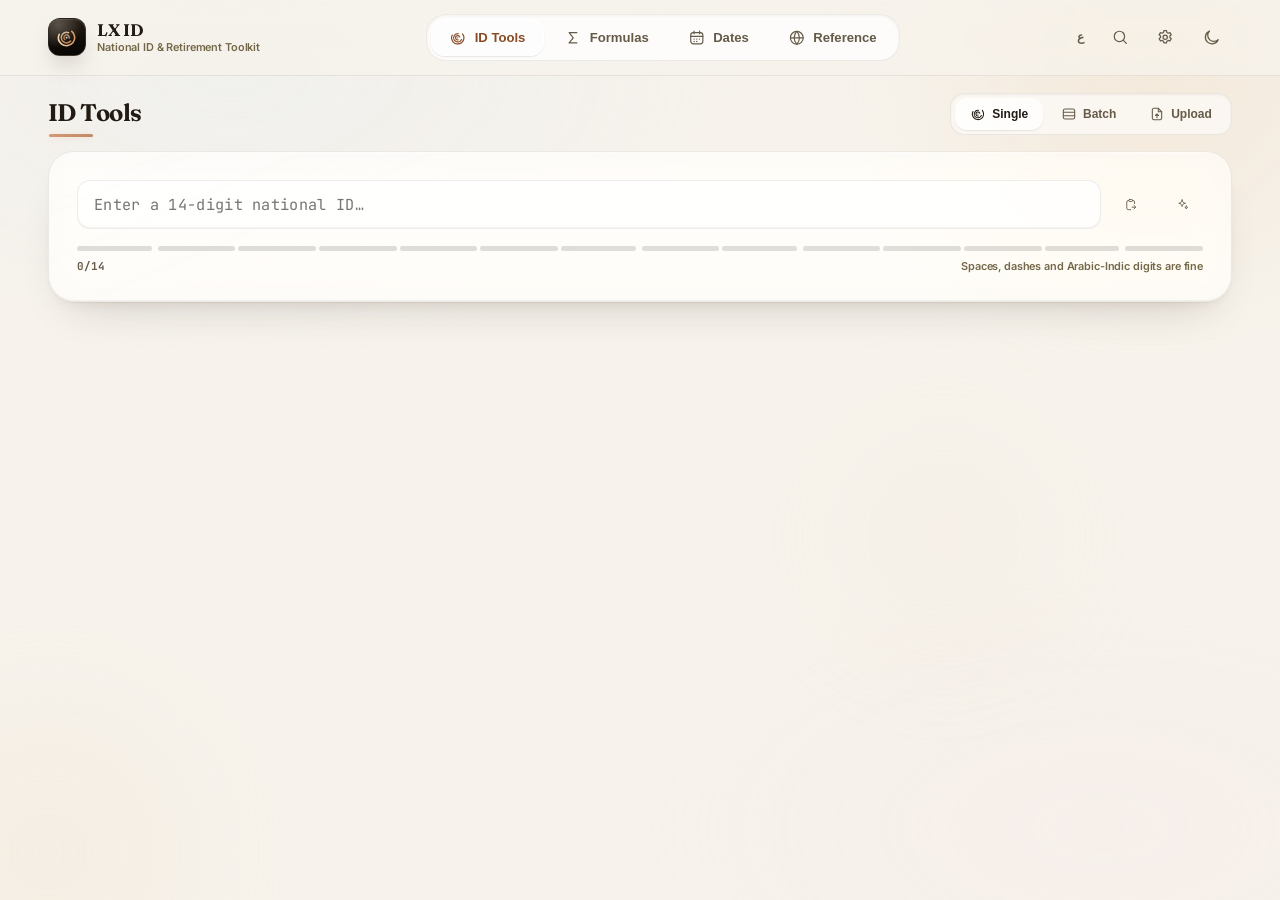
==== commit f7e584ae: "release: v2.1 additions & v2 fixes/performance - Calendar export (.ics): Add to calendar on single-I" ====
--- a/index.html
+++ b/index.html
@@ -5,11 +5,10 @@
 <meta name="viewport" content="width=device-width, initial-scale=1.0, viewport-fit=cover">
 <meta name="theme-color" content="#0E0C0A">
 <title>LX ID — Egyptian National ID & Retirement Toolkit</title>
-<link rel="icon" href="favicon.ico" sizes="any">
-<link rel="icon" href="icon-32.png" type="image/png" sizes="32x32">
-<link rel="icon" href="icon-192.png" type="image/png" sizes="192x192">
-<link rel="apple-touch-icon" href="apple-touch-icon.png">
-<link rel="manifest" href="manifest.webmanifest">
+<meta name="description" content="Decode Egyptian national IDs, compute retirement dates under Law 148/2019, and work with dates, Hijri/Coptic calendars and prayer times — all privately in your browser.">
+<meta name="color-scheme" content="light dark">
+<link rel="icon" type="image/svg+xml" href="data:image/svg+xml,%3Csvg xmlns='http://www.w3.org/2000/svg' viewBox='0 0 64 64'%3E%3Cdefs%3E%3ClinearGradient id='b' x1='0' y1='0' x2='0' y2='1'%3E%3Cstop offset='0' stop-color='%232E2318'/%3E%3Cstop offset='1' stop-color='%230A0705'/%3E%3C/linearGradient%3E%3ClinearGradient id='a' x1='0' y1='0' x2='1' y2='1'%3E%3Cstop offset='0' stop-color='%23F6CFA3'/%3E%3Cstop offset='1' stop-color='%23C6733F'/%3E%3C/linearGradient%3E%3C/defs%3E%3Crect width='64' height='64' rx='15' fill='url(%23b)'/%3E%3Cg fill='none' stroke='url(%23a)' stroke-linecap='round'%3E%3Ccircle cx='32' cy='32' r='20' stroke-width='4.2' stroke-dasharray='88 38' transform='rotate(-50 32 32)'/%3E%3Ccircle cx='32' cy='32' r='13' stroke-width='3.8' stroke-dasharray='56 26' transform='rotate(40 32 32)' opacity='.85'/%3E%3Ccircle cx='32' cy='32' r='6.5' stroke-width='3.4' stroke-dasharray='27 14' transform='rotate(130 32 32)' opacity='.7'/%3E%3C/g%3E%3Ccircle cx='32' cy='32' r='2.4' fill='%23F6EAD8'/%3E%3C/svg%3E">
+<link rel="apple-touch-icon" id="apple-touch-icon" href="">
 <meta name="mobile-web-app-capable" content="yes">
 <meta name="apple-mobile-web-app-capable" content="yes">
 <meta name="apple-mobile-web-app-status-bar-style" content="black-translucent">
@@ -17,7 +16,6 @@
 <link rel="preconnect" href="https://fonts.googleapis.com">
 <link rel="preconnect" href="https://fonts.gstatic.com" crossorigin>
 <link href="https://fonts.googleapis.com/css2?family=Fraunces:opsz,wght@9..144,450;9..144,560;9..144,650;9..144,760&family=Inter:wght@400;500;600;700;800&family=JetBrains+Mono:wght@400;500;600;700&family=Cairo:wght@400;500;600;700;800&display=swap" rel="stylesheet">
-<script src="https://cdn.sheetjs.com/xlsx-0.20.3/package/dist/xlsx.full.min.js" defer crossorigin="anonymous"></script>
 <style>
 :root{
   --bg:#F7F3EC; --bg-deep:#EFE9DD;
@@ -327,8 +325,10 @@
   border:1px solid rgba(255,250,240,0.1);box-shadow:inset 0 1px 0 rgba(255,255,255,0.1), inset 0 -11px 18px -10px rgba(0,0,0,0.6), 0 12px 26px -12px rgba(20,14,8,0.6)}
 .brandmark::before{content:'';position:absolute;inset:0;background:radial-gradient(circle at 26% 16%,rgba(255,250,240,0.24),transparent 58%)}
 .brandmark::after{content:'';position:absolute;inset:-10px;border-radius:20px;background:radial-gradient(circle,var(--amber-soft),transparent 72%);z-index:-1;opacity:.72}
-.brandmark svg{position:relative;z-index:1;width:1.2rem;height:1.2rem;overflow:visible;filter:drop-shadow(0 1px 1px rgba(0,0,0,.35))}
-.brandmark svg circle{fill:none;stroke:#F1E7D6;stroke-linecap:round}
+.brandmark svg{position:relative;z-index:1;width:1.45rem;height:1.45rem;overflow:visible;filter:drop-shadow(0 1px 1px rgba(0,0,0,.35))}
+.brandmark svg .bm-rings circle{fill:none;stroke-linecap:round}
+.brandmark .bm-rings{transform-origin:12px 12px;transition:transform .9s cubic-bezier(.16,1,.3,1)}
+.brandmark:hover .bm-rings{transform:rotate(60deg)}
 
 .bottomnav{position:fixed;left:0;right:0;bottom:0;z-index:50;padding:.6rem .75rem calc(.6rem + env(safe-area-inset-bottom));
   background:var(--bg);background:color-mix(in srgb, var(--bg) 82%, transparent);backdrop-filter:blur(var(--blur-md)) saturate(1.3);-webkit-backdrop-filter:blur(var(--blur-md)) saturate(1.3);
@@ -687,6 +687,127 @@
 @media(min-width:1024px){
   .mobile-only{display:none !important}
 }
+/* ═════ v2 polish layer ═════ */
+.idmeter{display:grid;grid-template-columns:repeat(14,1fr);gap:3px;margin-top:.15rem}
+.idmeter i{height:5px;border-radius:3px;background:var(--edge-strong);transition:background .25s ease,transform .25s cubic-bezier(.34,1.56,.64,1),opacity .2s}
+.idmeter i.on{transform:scaleY(1.25)}
+.idmeter i.on.s-date{background:var(--amber)}
+.idmeter i.on.s-loc{background:var(--azure)}
+.idmeter i.on.s-gen{background:var(--rose)}
+.idmeter i.on.s-chk{background:var(--ink-2)}
+.idmeter.over i{background:var(--scarlet)!important}
+.idmeter.done i.on{box-shadow:0 0 8px -2px currentColor}
+.idmeter i:nth-child(1),.idmeter i:nth-child(7),.idmeter i:nth-child(9),.idmeter i:nth-child(13){margin-inline-end:3px}
+.idmeter-caption{display:flex;justify-content:space-between;gap:.75rem;font-size:.68rem;color:var(--ink-3);font-weight:600;margin-top:-.35rem}
+.idmeter-count{font-weight:700;color:var(--ink-2)}
+.idmeter-count.ok{color:var(--mint)}.idmeter-count.over{color:var(--scarlet)}
+
+.partial-card{display:flex;flex-wrap:wrap;gap:.5rem;align-items:center}
+.partial-chip{display:inline-flex;align-items:center;gap:.4rem;padding:.45rem .75rem;border-radius:12px;background:var(--milk);border:1px solid var(--edge);font-size:.76rem;font-weight:650;color:var(--ink)}
+.partial-chip .k{font-size:.6rem;text-transform:uppercase;letter-spacing:.07em;color:var(--ink-3);font-weight:700}
+.partial-chip.bad{border-color:color-mix(in srgb,var(--scarlet) 45%,transparent);background:var(--scarlet-soft);color:var(--scarlet)}
+.partial-chip.pending{opacity:.55;border-style:dashed}
+
+.quickchips{display:flex;flex-wrap:wrap;gap:.35rem}
+.qchip{font-family:inherit;font-size:.7rem;font-weight:650;color:var(--ink-2);background:var(--milk);border:1px solid var(--edge);border-radius:999px;padding:.34rem .7rem;cursor:pointer;transition:background .18s,color .18s,border-color .18s,transform .15s}
+.qchip:hover{background:var(--amber-soft);color:var(--amber-text);border-color:transparent}
+.qchip:active{transform:scale(.95)}
+
+.as-grid{display:grid;grid-template-columns:repeat(4,1fr);gap:.55rem}
+.as-grid .eyebrow{display:block;margin-bottom:.3rem}
+.as-grid.business .as-cal{display:none}
+.as-grid.business{grid-template-columns:1fr}
+@media(max-width:480px){.as-grid{grid-template-columns:repeat(2,1fr)}}
+.alt-date-grid{display:grid;grid-template-columns:5rem 1fr 6.5rem;gap:.55rem}
+.alt-date-grid .eyebrow{display:block;margin-bottom:.3rem}
+
+.hero-date{position:relative;overflow:hidden;border-radius:var(--r2);padding:1.1rem 1.2rem;background:linear-gradient(155deg,var(--amber-soft),color-mix(in srgb,var(--amber-soft) 55%,transparent));border:1px solid color-mix(in srgb,var(--amber) 22%,transparent)}
+.hero-date .lbl{font-size:var(--fs-xs);text-transform:uppercase;letter-spacing:.07em;font-weight:700;color:var(--amber-text);opacity:.85}
+.hero-date .big{font-family:var(--font-display);font-size:clamp(1.35rem,4.6vw,1.9rem);font-weight:680;line-height:1.15;color:var(--ink);margin-top:.25rem;letter-spacing:-.02em}
+.hero-date .sub{font-size:.78rem;color:var(--ink-2);margin-top:.3rem;font-weight:600}
+.hero-date .hero-copy{position:absolute;top:.6rem;inset-inline-end:.6rem}
+.kpi-grid{display:grid;grid-template-columns:repeat(2,1fr);gap:.7rem}
+.kpi-grid.c3{grid-template-columns:repeat(3,1fr)}
+@media(max-width:480px){.kpi-grid.c3{grid-template-columns:repeat(2,1fr)}}
+.kpi .sub{font-size:.68rem;color:var(--ink-3);font-weight:600;margin-top:.3rem}
+.result-empty{text-align:center;padding:2.2rem 1rem;color:var(--ink-3);font-size:.84rem;display:flex;flex-direction:column;align-items:center;gap:.6rem}
+.result-empty .material-symbols-rounded{font-size:1.6rem;color:var(--amber-text);opacity:.7;width:3rem;height:3rem;border-radius:999px;background:var(--milk-strong);box-shadow:var(--sh-1)}
+
+.bdlist{display:flex;flex-direction:column;gap:.1rem}
+.bdrow{display:flex;justify-content:space-between;gap:1rem;padding:.5rem .1rem;border-bottom:1px dashed var(--edge);font-size:.8rem}
+.bdrow:last-child{border-bottom:none}
+.bdrow .k{color:var(--ink-2);font-weight:600}
+.bdrow .v{font-weight:700;color:var(--ink);font-variant-numeric:tabular-nums;text-align:end}
+
+.timeline{position:relative;height:.55rem;border-radius:999px;background:var(--glass-lo);overflow:visible;margin:.9rem 0 1.7rem}
+.timeline-fill{position:absolute;inset-block:0;inset-inline-start:0;border-radius:inherit;background:linear-gradient(90deg,var(--amber),var(--amber-hi));box-shadow:0 0 12px -3px var(--amber);transition:width 1.1s cubic-bezier(.16,1,.3,1)}
+.timeline-mark{position:absolute;top:50%;width:.85rem;height:.85rem;border-radius:50%;transform:translate(-50%,-50%);background:var(--bg);border:2.5px solid var(--amber);box-shadow:0 2px 6px -1px rgba(0,0,0,.25)}
+[dir="rtl"] .timeline-mark{transform:translate(50%,-50%)}
+.timeline-lbl{position:absolute;top:1.05rem;font-size:.62rem;font-weight:700;color:var(--ink-3);white-space:nowrap;transform:translateX(-50%)}
+[dir="rtl"] .timeline-lbl{transform:translateX(50%)}
+.timeline-lbl.start{transform:none}.timeline-lbl.end{transform:none}
+
+.cd-grid{display:grid;grid-template-columns:repeat(3,1fr);gap:.5rem}
+.cd-tile{border-radius:14px;background:var(--glass-lo);padding:.6rem .7rem;text-align:center}
+.cd-tile .n{font-family:var(--font-display);font-weight:700;font-size:1.3rem;line-height:1.1;font-variant-numeric:tabular-nums;color:var(--ink)}
+.cd-tile .u{font-size:.6rem;font-weight:700;text-transform:uppercase;letter-spacing:.07em;color:var(--ink-3);margin-top:.15rem}
+
+.insights{display:grid;grid-template-columns:1fr;gap:.9rem}
+@media(min-width:768px){.insights{grid-template-columns:repeat(3,1fr)}}
+.insight{border-radius:var(--r2);background:var(--milk);border:1px solid var(--edge);padding:.9rem 1rem}
+.insight h5{margin:0 0 .6rem;font-size:.66rem;text-transform:uppercase;letter-spacing:.07em;color:var(--ink-3);font-weight:700;display:flex;align-items:center;gap:.4rem}
+.insight h5 .material-symbols-rounded{font-size:.95rem}
+.bar-row{display:grid;grid-template-columns:minmax(4.5rem,auto) 1fr 2.2rem;align-items:center;gap:.5rem;font-size:.72rem;padding:.18rem 0}
+.bar-row .bl{color:var(--ink-2);font-weight:600;white-space:nowrap;overflow:hidden;text-overflow:ellipsis}
+.bar-row .bt{height:.5rem;border-radius:999px;background:var(--glass-lo);overflow:hidden}
+.bar-row .bf{height:100%;border-radius:inherit;background:linear-gradient(90deg,var(--amber),var(--amber-hi));transform-origin:left;animation:barGrow .8s cubic-bezier(.16,1,.3,1) both}
+[dir="rtl"] .bar-row .bf{transform-origin:right}
+.bar-row .bf.m{background:linear-gradient(90deg,var(--azure),color-mix(in srgb,var(--azure) 70%,white))}
+.bar-row .bf.f{background:linear-gradient(90deg,var(--rose),color-mix(in srgb,var(--rose) 70%,white))}
+.bar-row .bv{text-align:end;font-weight:700;font-variant-numeric:tabular-nums;color:var(--ink)}
+@keyframes barGrow{from{transform:scaleX(0)}to{transform:scaleX(1)}}
+.gender-split{display:flex;height:.7rem;border-radius:999px;overflow:hidden;background:var(--glass-lo);margin:.2rem 0 .55rem}
+.gender-split span{display:block;height:100%}
+.gender-split .m{background:var(--azure)}.gender-split .f{background:var(--rose)}
+
+.prayer-hero{display:flex;align-items:center;justify-content:space-between;gap:1rem;border-radius:var(--r2);padding:1rem 1.1rem;background:linear-gradient(155deg,var(--amber-soft),color-mix(in srgb,var(--amber-soft) 50%,transparent));border:1px solid color-mix(in srgb,var(--amber) 22%,transparent)}
+.prayer-hero .nm{font-family:var(--font-display);font-size:1.35rem;font-weight:680;color:var(--ink)}
+.prayer-hero .tm{font-size:.78rem;color:var(--amber-text);font-weight:700}
+.prayer-hero .cd{font-family:var(--font-display);font-size:1.5rem;font-weight:700;color:var(--amber-text);font-variant-numeric:tabular-nums;text-align:end}
+.prayer-row{display:flex;align-items:center;gap:.75rem;padding:.6rem .7rem;border-radius:12px;transition:background .18s}
+.prayer-row.past{opacity:.5}
+.prayer-row.next{background:var(--amber-soft)}
+.prayer-row .pn{flex:1;font-size:.86rem;font-weight:650}
+.prayer-row .pt{font-size:.95rem;font-weight:700;font-variant-numeric:tabular-nums}
+.prayer-row.next .pt{color:var(--amber-text)}
+.cmdk-item.kbd-active,.cmdk-item:focus-visible{background:var(--milk-strong);outline:none}
+
+.shortcut-hint{display:inline-flex;align-items:center;gap:.25rem;font-size:.62rem;color:var(--ink-3);font-weight:650}
+.shortcut-hint kbd{font-family:'JetBrains Mono',monospace;background:var(--milk-strong);border:1px solid var(--edge);border-radius:5px;padding:0 .32rem;font-size:.6rem}
+
+.inline-link{background:none;border:none;padding:0;color:var(--amber-text);font:inherit;font-weight:700;cursor:pointer;text-decoration:underline;text-decoration-thickness:1px;text-underline-offset:2px}
+
+:where(button,[role="button"],a,input,select,textarea):focus-visible{outline:2px solid color-mix(in srgb,var(--amber) 70%,transparent);outline-offset:2px}
+.field-input:focus-visible,.field-area:focus-visible,.dateseg:focus-visible,.cmdk-input:focus-visible{outline:none}
+
+/* Phones: ID segments wrap instead of hiding behind a horizontal scroll */
+@media(max-width:640px){
+  .idseg-row{flex-wrap:wrap;overflow:visible!important;gap:.4rem!important;justify-content:flex-start}
+  .idseg-row .idseg-divider{display:none}
+  .idseg-row .idseg-group{gap:.25rem;padding:.22rem}
+  .idseg-row .idseg{min-width:2.55rem;padding:.5rem .35rem .45rem;font-size:1.12rem;border-radius:11px}
+  .idseg-row .idseg-compound{min-width:3.6rem}
+  .idseg-row .idseg .tag{font-size:.5rem}
+}
+/* Performance: backdrop blur is the most expensive thing on phones — keep it for chrome, drop it for content cards */
+@media(max-width:768px){
+  .card,.kpi,.idcard{backdrop-filter:none;-webkit-backdrop-filter:none}
+  .card{background:var(--milk-strong)}
+  .grain{display:none}
+}
+.orb{contain:strict}
+.tabpanel.hide,.datesubpanel.hide,.refsubpanel.hide,.subtabpanel.hide{content-visibility:hidden}
+
 @media print{
   body{background:#fff!important}
   .grain,.field,.topbar,.bottomnav,#toasts,.noprint{display:none!important}
@@ -707,11 +828,14 @@
   <div class="wrap" style="display:flex;align-items:center;justify-content:space-between;gap:.75rem;padding-top:.85rem;padding-bottom:.85rem;position:relative;z-index:1;">
     <div class="row" style="gap:.7rem;">
       <div class="brandmark">
-        <svg viewBox="0 0 24 24" xmlns="http://www.w3.org/2000/svg">
-          <circle cx="12" cy="12" r="8.6" stroke-width="1.5" opacity="1" stroke-dasharray="38 60" transform="rotate(-40 12 12)"/>
-          <circle cx="12" cy="12" r="6" stroke-width="1.4" opacity=".82" stroke-dasharray="27 40" transform="rotate(20 12 12)"/>
-          <circle cx="12" cy="12" r="3.6" stroke-width="1.3" opacity=".64" stroke-dasharray="16 30" transform="rotate(70 12 12)"/>
-          <circle cx="12" cy="12" r="1" fill="#F1E7D6" stroke="none"/>
+        <svg viewBox="0 0 24 24" xmlns="http://www.w3.org/2000/svg" aria-hidden="true">
+          <defs><linearGradient id="bm-grad" x1="0" y1="0" x2="1" y2="1"><stop offset="0" stop-color="#F8DDBA"/><stop offset="1" stop-color="#D98B55"/></linearGradient></defs>
+          <g class="bm-rings" stroke="url(#bm-grad)">
+            <circle cx="12" cy="12" r="8.4" stroke-width="1.7" stroke-dasharray="37 16" transform="rotate(-50 12 12)"/>
+            <circle cx="12" cy="12" r="5.5" stroke-width="1.6" stroke-dasharray="23.5 11" transform="rotate(40 12 12)" opacity=".85"/>
+            <circle cx="12" cy="12" r="2.7" stroke-width="1.5" stroke-dasharray="11 6" transform="rotate(130 12 12)" opacity=".7"/>
+          </g>
+          <circle cx="12" cy="12" r=".95" fill="#F6EAD8" stroke="none"/>
         </svg>
       </div>
       <div>
@@ -764,6 +888,11 @@
         </div>
         <button onclick="pasteIntoInspector()" class="iconbtn focusable" data-i18n-title="paste_title" title="Paste" aria-label="Paste from clipboard"><span class="material-symbols-rounded">content_paste_go</span></button>
         <button onclick="loadSampleIntoInspector()" class="iconbtn focusable" data-i18n-title="sample_title" title="Sample ID" aria-label="Load a sample ID"><span class="material-symbols-rounded">auto_awesome</span></button>
+      </div>
+      <div class="idmeter" id="id-meter" aria-hidden="true"></div>
+      <div class="idmeter-caption">
+        <span class="idmeter-count mono" id="id-meter-count">0/14</span>
+        <span data-i18n="meter_hint">Spaces, dashes and Arabic-Indic digits are fine</span>
       </div>
     </div>
     <div id="inspector-result"></div>
@@ -961,6 +1090,7 @@
   <div class="scrollx" style="margin-bottom:1.1rem;">
     <div class="pillrow">
       <button class="pill active focusable" data-datesub="between" onclick="switchDateSub('between')"><span class="material-symbols-rounded" style="font-size:1rem;">date_range</span><span data-i18n="sub_between">Between Dates</span></button>
+      <button class="pill focusable" data-datesub="addsub" onclick="switchDateSub('addsub')"><span class="material-symbols-rounded" style="font-size:1rem;">event_upcoming</span><span data-i18n="sub_addsub">Add / Subtract</span></button>
       <button class="pill focusable" data-datesub="age" onclick="switchDateSub('age')"><span class="material-symbols-rounded" style="font-size:1rem;">cake</span><span data-i18n="sub_age">Age</span></button>
       <button class="pill focusable" data-datesub="weekday" onclick="switchDateSub('weekday')"><span class="material-symbols-rounded" style="font-size:1rem;">view_week</span><span data-i18n="sub_weekday">Weekday</span></button>
       <button class="pill focusable" data-datesub="leapyears" onclick="switchDateSub('leapyears')"><span class="material-symbols-rounded" style="font-size:1rem;">event_repeat</span><span data-i18n="sub_leap">Leap Years</span></button>
@@ -974,6 +1104,18 @@
       <div style="display:grid;grid-template-columns:1fr 1fr;gap:.7rem;">
         <div><label class="eyebrow" data-i18n="lbl_start_date" style="display:block;margin-bottom:.35rem;">Start date</label><input type="date" id="dt-start" class="field-input focusable" oninput="computeBetweenDates()"></div>
         <div><label class="eyebrow" data-i18n="lbl_end_date" style="display:block;margin-bottom:.35rem;">End date</label><input type="date" id="dt-end" class="field-input focusable" oninput="computeBetweenDates()"></div>
+      </div>
+      <div class="row-between" style="gap:.5rem;">
+        <label class="toggle-row focusable" for="dt-include-end">
+          <input type="checkbox" id="dt-include-end" onchange="onIncludeEndChange(this.checked)">
+          <span class="toggle-track"></span>
+          <span class="toggle-label" data-i18n="lbl_include_end">Include end date</span>
+        </label>
+        <button type="button" class="btn btn-ghost btn-sm focusable" onclick="swapBetweenDates()"><span class="material-symbols-rounded" style="font-size:1rem;">swap_horiz</span><span data-i18n="btn_swap">Swap</span></button>
+      </div>
+      <div>
+        <label class="eyebrow" data-i18n="quick_label" style="display:block;margin-bottom:.4rem;">Quick end date</label>
+        <div class="quickchips" id="between-quick"></div>
       </div>
       <div>
         <label class="eyebrow" data-i18n="lbl_working_days" style="display:block;margin-bottom:.4rem;">Working days</label>
@@ -993,6 +1135,35 @@
     <div id="between-result" role="status" aria-live="polite" aria-atomic="true" class="card pad"></div>
   </div>
 
+  <div id="datesub-addsub" class="datesubpanel grid2 hide">
+    <div class="card pad stack">
+      <div><label class="eyebrow" data-i18n="as_start" style="display:block;margin-bottom:.35rem;">Start date</label><input type="date" id="as-start" class="field-input focusable" oninput="computeAddSub()"></div>
+      <div class="pillrow" id="as-op-row" role="radiogroup">
+        <button type="button" class="pill active focusable" data-asop="add" role="radio" aria-checked="true" onclick="setAddSubOp('add')"><span class="material-symbols-rounded" style="font-size:1rem;">add</span><span data-i18n="as_add">Add</span></button>
+        <button type="button" class="pill focusable" data-asop="sub" role="radio" aria-checked="false" onclick="setAddSubOp('sub')"><span class="material-symbols-rounded" style="font-size:1rem;">remove</span><span data-i18n="as_sub">Subtract</span></button>
+      </div>
+      <div class="as-grid" id="as-grid">
+        <div class="as-cal"><label class="eyebrow" for="as-years" data-i18n="as_years">Years</label><input type="number" id="as-years" class="field-input focusable num" min="0" step="1" inputmode="numeric" placeholder="0" oninput="computeAddSub()"></div>
+        <div class="as-cal"><label class="eyebrow" for="as-months" data-i18n="as_months">Months</label><input type="number" id="as-months" class="field-input focusable num" min="0" step="1" inputmode="numeric" placeholder="0" oninput="computeAddSub()"></div>
+        <div class="as-cal"><label class="eyebrow" for="as-weeks" data-i18n="as_weeks">Weeks</label><input type="number" id="as-weeks" class="field-input focusable num" min="0" step="1" inputmode="numeric" placeholder="0" oninput="computeAddSub()"></div>
+        <div><label class="eyebrow" for="as-days" id="as-days-label" data-i18n="as_days">Days</label><input type="number" id="as-days" class="field-input focusable num" min="0" step="1" inputmode="numeric" placeholder="0" oninput="computeAddSub()"></div>
+      </div>
+      <label class="toggle-row focusable" for="as-business" style="align-items:flex-start;">
+        <input type="checkbox" id="as-business" onchange="onAddSubBusinessChange(this.checked)">
+        <span class="toggle-track" style="margin-top:.1rem;"></span>
+        <span class="stack" style="gap:.1rem;">
+          <span class="toggle-label" data-i18n="as_business">Count working days only</span>
+          <span style="font-size:.68rem;color:var(--ink-3);white-space:normal;" data-i18n="as_business_hint">Skips your non-working days and saved holidays</span>
+        </span>
+      </label>
+      <div>
+        <label class="eyebrow" data-i18n="as_presets" style="display:block;margin-bottom:.4rem;">Presets</label>
+        <div class="quickchips" id="as-presets"></div>
+      </div>
+    </div>
+    <div id="addsub-result" role="status" aria-live="polite" aria-atomic="true" class="card pad"></div>
+  </div>
+
   <div id="datesub-age" class="datesubpanel grid2 hide">
     <div class="card pad stack">
       <div><label class="eyebrow" data-i18n="lbl_birth_date" style="display:block;margin-bottom:.35rem;">Birth date</label><input type="date" id="dt-birth" class="field-input focusable" oninput="computeAge()"></div>
@@ -1028,7 +1199,17 @@
 
   <div id="datesub-calendars" class="datesubpanel grid2 hide">
     <div class="card pad stack">
-      <div><label class="eyebrow" data-i18n="lbl_any_date" style="display:block;margin-bottom:.35rem;">Any date</label><input type="date" id="dt-calconvert" class="field-input focusable" oninput="computeCalendarConvert()"></div>
+      <div class="scrollx"><div class="pillrow" id="calmode-row">
+        <button type="button" class="pill active focusable" data-calmode="greg" onclick="setCalMode('greg')" data-i18n="calmode_greg">From Gregorian</button>
+        <button type="button" class="pill focusable" data-calmode="hijri" onclick="setCalMode('hijri')" data-i18n="calmode_hijri">From Hijri</button>
+        <button type="button" class="pill focusable" data-calmode="coptic" onclick="setCalMode('coptic')" data-i18n="calmode_coptic">From Coptic</button>
+      </div></div>
+      <div id="calmode-greg"><label class="eyebrow" data-i18n="lbl_any_date" style="display:block;margin-bottom:.35rem;">Any date</label><input type="date" id="dt-calconvert" class="field-input focusable" oninput="computeCalendarConvert()"></div>
+      <div id="calmode-alt" class="alt-date-grid hide">
+        <div><label class="eyebrow" for="alt-day" data-i18n="alt_day">Day</label><input type="number" id="alt-day" class="field-input focusable num" min="1" max="30" inputmode="numeric" placeholder="1" oninput="computeCalendarConvert()"></div>
+        <div><label class="eyebrow" data-i18n="alt_month">Month</label><select id="alt-month" class="field-select focusable" aria-label="Month" onchange="computeCalendarConvert()"></select></div>
+        <div><label class="eyebrow" for="alt-year" data-i18n="alt_year">Year</label><input type="number" id="alt-year" class="field-input focusable num" min="1" max="9999" inputmode="numeric" oninput="computeCalendarConvert()"></div>
+      </div>
       <p data-i18n="hijri_estimated_hint" style="font-size:.72rem;color:var(--ink-3);margin:0;">Calculated (tabular Islamic calendar) — the officially announced date can differ by a day or two</p>
     </div>
     <div id="calconvert-result" role="status" aria-live="polite" aria-atomic="true" class="card pad"></div>
@@ -1036,8 +1217,11 @@
 
   <div id="datesub-prayer" class="datesubpanel stack hide">
     <div class="card pad stack">
-      <label class="eyebrow" data-i18n="lbl_prayer_city" style="display:block;margin-bottom:.35rem;">City</label>
-      <input type="text" id="prayer-city-search" class="field-input focusable" autocomplete="off" data-i18n-ph="ph_prayer_city_search" placeholder="Search any city…" oninput="onPrayerCitySearch(this.value)" onfocus="onPrayerCitySearch(this.value)">
+      <label class="eyebrow" data-i18n="lbl_prayer_city" for="prayer-city-search" style="display:block;margin-bottom:.35rem;">City</label>
+      <div class="row" style="gap:.5rem;">
+        <input type="text" id="prayer-city-search" class="field-input focusable" style="flex:1;" autocomplete="off" data-i18n-ph="ph_prayer_city_search" placeholder="Search any city…" oninput="onPrayerCitySearch(this.value)" onfocus="onPrayerCitySearch(this.value)" onkeydown="onPrayerCityKey(event)">
+        <button type="button" class="btn btn-soft btn-sm focusable" style="padding-block:.72rem;" onclick="usePrayerHere()"><span class="material-symbols-rounded" style="font-size:1rem;">location_on</span><span data-i18n="btn_near_me">Near me</span></button>
+      </div>
       <div id="prayer-city-results" class="hide stack" style="gap:.1rem;max-height:16rem;overflow:auto;"></div>
       <p style="font-size:.72rem;color:var(--ink-3);margin:0;" data-i18n="prayer_calc_hint">Calculated locally (Egyptian General Authority of Survey method, Shafi Asr) — not fetched from any server. Times are estimates; check your mosque for the exact call to prayer.</p>
     </div>
@@ -1291,6 +1475,10 @@
         <span data-i18n="btn_upload_file">Upload file</span>
         <input type="file" id="holiday-file-input" accept=".csv,.txt" class="hide" onchange="handleHolidayFileUpload(event)">
       </label>
+      <button type="button" class="btn btn-ghost btn-sm focusable" onclick="exportHolidaysICS()">
+        <span class="material-symbols-rounded" style="font-size:1.05rem;">event_upcoming</span>
+        <span data-i18n="btn_export_ics">Export .ics</span>
+      </button>
       <button type="button" class="btn btn-primary btn-sm focusable" onclick="importHolidays()">
         <span class="material-symbols-rounded" style="font-size:1.05rem;">check</span>
         <span data-i18n="btn_add_holidays">Add holidays</span>
@@ -1385,8 +1573,76 @@
   view_week:'<rect x="3.5" y="4.5" width="4.3" height="15" rx="1.2"/><rect x="9.8" y="4.5" width="4.3" height="15" rx="1.2"/><rect x="16.1" y="4.5" width="4.3" height="15" rx="1.2"/>',
   view_column:'<rect x="3.5" y="4.5" width="17" height="15" rx="2.2"/><path d="M9.5 4.5v15M14.5 4.5v15"/>'
 };
+/* ── Refined icon family (24px grid, 1.6 stroke, round caps) — overrides + additions ── */
+Object.assign(ICON_DEFS,{
+  arrow_forward:'<path d="M5 12h14"/><path d="M13.5 6.5 19 12l-5.5 5.5"/>',
+  arrow_back:'<path d="M19 12H5"/><path d="M10.5 6.5 5 12l5.5 5.5"/>',
+  chevron_right:'<path d="m9.5 6 6 6-6 6"/>',
+  chevron_left:'<path d="m14.5 6-6 6 6 6"/>',
+  expand_more:'<path d="m6.5 9.5 5.5 5.5 5.5-5.5"/>',
+  auto_awesome:'<path d="M11 3.5c.55 3.9 2.1 5.45 6 6-3.9.55-5.45 2.1-6 6-.55-3.9-2.1-5.45-6-6 3.9-.55 5.45-2.1 6-6Z"/><path d="M18.5 14.5c.25 1.6.9 2.25 2.5 2.5-1.6.25-2.25.9-2.5 2.5-.25-1.6-.9-2.25-2.5-2.5 1.6-.25 2.25-.9 2.5-2.5Z"/>',
+  auto_fix_high:'<path d="m4 20 11-11"/><path d="m13.5 7.5 3 3"/><path d="M17.5 2.8c.3 1.6.8 2.1 2.4 2.4-1.6.3-2.1.8-2.4 2.4-.3-1.6-.8-2.1-2.4-2.4 1.6-.3 2.1-.8 2.4-2.4Z"/><path d="M8 3.5v2M7 4.5h2M19.5 14v2M18.5 15h2"/>',
+  cake:'<path d="M4 20.5h16"/><path d="M5.5 20.5v-6a2 2 0 0 1 2-2h9a2 2 0 0 1 2 2v6"/><path d="M5.5 16.2c1.3 0 1.9-1 3.2-1s1.9 1 3.3 1 2-1 3.3-1 1.9 1 3.2 1"/><path d="M12 12.5V9.3"/><path d="M12 7c-.9 0-1.5-.6-1.5-1.4 0-1 1.5-2.4 1.5-2.4s1.5 1.4 1.5 2.4c0 .8-.6 1.4-1.5 1.4Z"/>',
+  calendar_month:'<rect x="3.75" y="5" width="16.5" height="15.25" rx="3.5"/><path d="M3.75 10h16.5"/><path d="M8.25 3v3.5M15.75 3v3.5"/><circle cx="8.3" cy="13.8" r=".95" fill="currentColor" stroke="none"/><circle cx="12" cy="13.8" r=".95" fill="currentColor" stroke="none"/><circle cx="15.7" cy="13.8" r=".95" fill="currentColor" stroke="none"/><circle cx="8.3" cy="17" r=".95" fill="currentColor" stroke="none"/><circle cx="12" cy="17" r=".95" fill="currentColor" stroke="none"/>',
+  date_range:'<rect x="3.75" y="5" width="16.5" height="15.25" rx="3.5"/><path d="M3.75 10h16.5"/><path d="M8.25 3v3.5M15.75 3v3.5"/><path d="M9 15h6"/><circle cx="8" cy="15" r="1.2" fill="currentColor" stroke="none"/><circle cx="16" cy="15" r="1.2" fill="currentColor" stroke="none"/>',
+  event_upcoming:'<rect x="3.75" y="5" width="16.5" height="15.25" rx="3.5"/><path d="M3.75 10h16.5"/><path d="M8.25 3v3.5M15.75 3v3.5"/><path d="M12 12.8v4.4M9.8 15h4.4"/>',
+  today:'<rect x="3.75" y="5" width="16.5" height="15.25" rx="3.5"/><path d="M3.75 10h16.5"/><path d="M8.25 3v3.5M15.75 3v3.5"/><rect x="8.5" y="12.8" width="4" height="4" rx="1.1" fill="currentColor" stroke="none"/>',
+  check:'<path d="m5 12.5 4.5 4.5L19 7.5"/>',
+  check_circle:'<circle cx="12" cy="12" r="8.75"/><path d="m8.2 12.3 2.6 2.6 5-5.3"/>',
+  task_alt:'<path d="M20.5 11.2v.8a8.5 8.5 0 1 1-5-7.75"/><path d="m8.5 11.5 3 3 9-9"/>',
+  cancel:'<circle cx="12" cy="12" r="8.75"/><path d="m9.5 9.5 5 5M14.5 9.5l-5 5"/>',
+  close:'<path d="M6.5 6.5l11 11M17.5 6.5l-11 11"/>',
+  error:'<circle cx="12" cy="12" r="8.75"/><path d="M12 7.6v5.2"/><circle cx="12" cy="16.2" r="1" fill="currentColor" stroke="none"/>',
+  info:'<circle cx="12" cy="12" r="8.75"/><path d="M12 11v5.2"/><circle cx="12" cy="7.9" r="1" fill="currentColor" stroke="none"/>',
+  block:'<circle cx="12" cy="12" r="8.75"/><path d="m5.8 5.8 12.4 12.4"/>',
+  remove:'<path d="M6 12h12"/>',
+  add:'<path d="M12 5.5v13M5.5 12h13"/>',
+  settings:'<path d="M10.3 3.5h3.4l.5 2.3 1.7 1 2.3-.8 1.7 2.9-1.8 1.6v2l1.8 1.6-1.7 2.9-2.3-.8-1.7 1-.5 2.3h-3.4l-.5-2.3-1.7-1-2.3.8-1.7-2.9 1.8-1.6v-2L4.1 8.9l1.7-2.9 2.3.8 1.7-1z"/><circle cx="12" cy="12" r="2.8"/>',
+  search:'<circle cx="11" cy="11" r="6.75"/><path d="m20 20-4.2-4.2"/>',
+  dark_mode:'<path d="M20.2 14.6A8.3 8.3 0 1 1 9.4 3.8a6.6 6.6 0 0 0 10.8 10.8Z"/>',
+  light_mode:'<circle cx="12" cy="12" r="4"/><path d="M12 2.8v1.9M12 19.3v1.9M4.9 4.9l1.35 1.35M17.75 17.75l1.35 1.35M2.8 12h1.9M19.3 12h1.9M4.9 19.1l1.35-1.35M17.75 6.25l1.35-1.35"/>',
+  contrast:'<circle cx="12" cy="12" r="8.75"/><path d="M12 3.25a8.75 8.75 0 0 1 0 17.5Z" fill="currentColor" stroke="none"/>',
+  functions:'<path d="M17.5 5H7l5.6 7L7 19h10.5"/>',
+  public:'<circle cx="12" cy="12" r="8.75"/><path d="M3.5 12h17"/><path d="M12 3.25c2.4 2.4 3.6 5.3 3.6 8.75S14.4 18.35 12 20.75C9.6 18.35 8.4 15.45 8.4 12S9.6 5.65 12 3.25Z"/>',
+  content_copy:'<rect x="8.5" y="8.5" width="12" height="12" rx="2.75"/><path d="M15.5 8.5V6.25A2.75 2.75 0 0 0 12.75 3.5h-6.5A2.75 2.75 0 0 0 3.5 6.25v6.5a2.75 2.75 0 0 0 2.75 2.75H8.5"/>',
+  content_paste:'<rect x="5" y="4.5" width="14" height="16.5" rx="2.75"/><rect x="8.75" y="2.75" width="6.5" height="3.5" rx="1.2"/>',
+  content_paste_go:'<path d="M15.5 4.5h.75A2.75 2.75 0 0 1 19 7.25V10"/><path d="M8.5 4.5h-.75A2.75 2.75 0 0 0 5 7.25v11A2.75 2.75 0 0 0 7.75 21H12"/><rect x="8.75" y="2.75" width="6.5" height="3.5" rx="1.2"/><path d="M14.5 16.5h6.5M18 13.5l3 3-3 3"/>',
+  delete:'<path d="M4.5 6.75h15"/><path d="M9.25 6.75V5a1.5 1.5 0 0 1 1.5-1.5h2.5a1.5 1.5 0 0 1 1.5 1.5v1.75"/><path d="m6.25 6.75.8 11.6a2.2 2.2 0 0 0 2.2 2.15h5.5a2.2 2.2 0 0 0 2.2-2.15l.8-11.6"/><path d="M10 11v5.5M14 11v5.5"/>',
+  delete_sweep:'<path d="M3 6.75h11"/><path d="M6.75 6.75V5a1.5 1.5 0 0 1 1.5-1.5h1.5a1.5 1.5 0 0 1 1.5 1.5v1.75"/><path d="m4.5 6.75.7 11.6a2.2 2.2 0 0 0 2.2 2.15h3.2a2.2 2.2 0 0 0 2.2-2.15l.7-11.6"/><path d="M16 10h5M17 14h4M18 18h3"/>',
+  download:'<path d="M12 3.75v11"/><path d="m7.5 10.5 4.5 4.5 4.5-4.5"/><path d="M4.5 19.5h15"/>',
+  download_done:'<path d="m6 11.5 4 4 8-8.5"/><path d="M4.5 19.5h15"/>',
+  cloud_upload:'<path d="M7.25 18.5a4.25 4.25 0 0 1-.6-8.46 5.5 5.5 0 0 1 10.6-1.3 4.6 4.6 0 0 1-.5 9.76"/><path d="M12 11.5v8M9 14.5l3-3 3 3"/>',
+  description:'<path d="M14 3.5H7.25A2.25 2.25 0 0 0 5 5.75v12.5a2.25 2.25 0 0 0 2.25 2.25h9.5A2.25 2.25 0 0 0 19 18.25V8.5Z"/><path d="M14 3.5v5h5"/><path d="M8.75 13h6.5M8.75 16.5h4.5"/>',
+  upload_file:'<path d="M14 3.5H7.25A2.25 2.25 0 0 0 5 5.75v12.5a2.25 2.25 0 0 0 2.25 2.25h9.5A2.25 2.25 0 0 0 19 18.25V8.5Z"/><path d="M14 3.5v5h5"/><path d="M12 17.5v-5.5M9.75 14.25 12 12l2.25 2.25"/>',
+  csv:'<path d="M14 3.5H7.25A2.25 2.25 0 0 0 5 5.75v12.5a2.25 2.25 0 0 0 2.25 2.25h9.5A2.25 2.25 0 0 0 19 18.25V8.5Z"/><path d="M14 3.5v5h5"/><path d="M8.5 12.5h7M8.5 15.5h7M12 12.5v5.5"/>',
+  man:'<circle cx="10" cy="14" r="5.5"/><path d="M14 10l6-6"/><path d="M15.5 4H20v4.5"/>',
+  woman:'<circle cx="12" cy="9" r="5.5"/><path d="M12 14.5v7M9 18.5h6"/>',
+  play_arrow:'<path d="M8 5.2v13.6a.8.8 0 0 0 1.2.7l10.9-6.8a.8.8 0 0 0 0-1.4L9.2 4.5a.8.8 0 0 0-1.2.7Z" fill="currentColor" stroke="none"/>',
+  print:'<path d="M7 8.5V4.75A1.25 1.25 0 0 1 8.25 3.5h7.5A1.25 1.25 0 0 1 17 4.75V8.5"/><rect x="3.5" y="8.5" width="17" height="8.5" rx="2.5"/><path d="M7 14.5h10v5.25a.75.75 0 0 1-.75.75h-8.5a.75.75 0 0 1-.75-.75Z"/><circle cx="17" cy="11.6" r=".9" fill="currentColor" stroke="none"/>',
+  mosque:'<path d="M6.5 11c0-3.1 2.5-5.3 5.5-7 3 1.7 5.5 3.9 5.5 7"/><path d="M12 4V2.5"/><path d="M4 11h16"/><path d="M5 11v9.5h14V11"/><path d="M10 20.5v-3a2 2 0 0 1 4 0v3"/>',
+  location_on:'<path d="M12 21s-6.75-6.2-6.75-11.25a6.75 6.75 0 0 1 13.5 0C18.75 14.8 12 21 12 21Z"/><circle cx="12" cy="9.75" r="2.4"/>',
+  gavel:'<path d="m13.5 4 6.5 6.5"/><path d="m10.5 7 6.5 6.5"/><path d="m12 5.5 5 5-2.5 2.5-5-5z"/><path d="m11 11-7 7a1.4 1.4 0 0 0 2 2l7-7"/><path d="M13 21h7"/>',
+  science:'<path d="M9.5 3.5h5"/><path d="M10.25 3.5v5.3L5 17.8a2 2 0 0 0 1.75 3h10.5a2 2 0 0 0 1.75-3l-5.25-9V3.5"/><path d="M7.5 14.5h9"/>',
+  sync:'<path d="M20 12a8 8 0 0 1-14.2 5"/><path d="M4 12a8 8 0 0 1 14.2-5"/><path d="M18.5 3.5V7.2h-3.7M5.5 20.5v-3.7h3.7"/>',
+  swap_horiz:'<path d="M4.5 8.5h14M15 5l3.5 3.5L15 12"/><path d="M19.5 15.5h-14M9 12l-3.5 3.5L9 19"/>',
+  swap_vert:'<path d="M8 19.5V5M4.5 8.5 8 5l3.5 3.5"/><path d="M16 4.5v14.5M12.5 15.5 16 19l3.5-3.5"/>',
+  table_rows:'<rect x="3.5" y="4.5" width="17" height="15" rx="2.75"/><path d="M3.5 9.5h17M3.5 14.5h17"/>',
+  view_week:'<rect x="3.5" y="4.5" width="17" height="15" rx="2.75"/><path d="M9.2 4.5v15M14.8 4.5v15"/>',
+  view_column:'<rect x="3.5" y="4.5" width="17" height="15" rx="2.75"/><path d="M9.2 4.5v15M14.8 4.5v15"/><path d="M5.8 8h1.2M11.4 8h1.2M17 8h1.2" stroke-width="2"/>',
+  event_repeat:'<path d="M20.25 11V8.5A3.5 3.5 0 0 0 16.75 5H7.25a3.5 3.5 0 0 0-3.5 3.5v8.25a3.5 3.5 0 0 0 3.5 3.5H11"/><path d="M3.75 10h16.5M8.25 3v3.5M15.75 3v3.5"/><path d="M21 17.5a3.5 3.5 0 1 1-1-2.45"/><path d="M20.4 13.4v1.9h-1.9"/>',
+  layers_clear:'<path d="m12 3.75 8.25 4.5L12 12.75l-8.25-4.5Z"/><path d="m3.75 12.5 8.25 4.5 8.25-4.5"/><path d="m3.75 16.25 8.25 4.5 8.25-4.5"/>',
+  schedule:'<circle cx="12" cy="12" r="8.75"/><path d="M12 7.5V12l3 2"/>',
+  hourglass:'<path d="M6.5 3.5h11M6.5 20.5h11"/><path d="M7.5 3.5c0 4 4.5 5.5 4.5 8.5s-4.5 4.5-4.5 8.5M16.5 3.5c0 4-4.5 5.5-4.5 8.5s4.5 4.5 4.5 8.5"/>',
+  insights:'<path d="M4 20h16"/><rect x="5.5" y="12" width="3" height="5.5" rx="1"/><rect x="10.5" y="8" width="3" height="9.5" rx="1"/><rect x="15.5" y="4.5" width="3" height="13" rx="1"/>',
+  bolt:'<path d="M13 3 5.5 13.2h5.8L10.5 21 18.5 10.6h-5.8Z"/>',
+  history:'<path d="M3.75 12a8.25 8.25 0 1 0 2.5-5.9"/><path d="M3.5 4.5v3.9h3.9"/><path d="M12 8v4.3l2.8 1.7"/>',
+  open_in_new:'<path d="M14 4.5h5.5V10"/><path d="M19.5 4.5 11 13"/><path d="M18 14v3.75A2.25 2.25 0 0 1 15.75 20h-9.5A2.25 2.25 0 0 1 4 17.75v-9.5A2.25 2.25 0 0 1 6.25 6H10"/>',
+  calculate:'<rect x="4.5" y="3.5" width="15" height="17" rx="3"/><rect x="7.5" y="6.5" width="9" height="3.5" rx="1"/><circle cx="8.6" cy="13.5" r=".95" fill="currentColor" stroke="none"/><circle cx="12" cy="13.5" r=".95" fill="currentColor" stroke="none"/><circle cx="15.4" cy="13.5" r=".95" fill="currentColor" stroke="none"/><circle cx="8.6" cy="17" r=".95" fill="currentColor" stroke="none"/><circle cx="12" cy="17" r=".95" fill="currentColor" stroke="none"/><circle cx="15.4" cy="17" r=".95" fill="currentColor" stroke="none"/>',
+  keyboard:'<rect x="2.75" y="6" width="18.5" height="12" rx="2.75"/><path d="M6.5 10h.01M10 10h.01M14 10h.01M17.5 10h.01M8 14h8" stroke-width="2"/>',
+  celebration:'<path d="m4 20 4.5-11.5 7 7Z"/><path d="M14 4.5c.3 1.2 1 1.9 2.2 2.2M19.5 9c-1.5-.4-2.9.3-3.5 1.6"/><circle cx="19" cy="4.5" r="1" fill="currentColor" stroke="none"/><circle cx="20" cy="14" r="1" fill="currentColor" stroke="none"/>'
+});
 function iconSvgWrap(inner){
-  return '<svg viewBox="0 0 24 24" fill="none" stroke="currentColor" stroke-width="1.75" stroke-linecap="round" stroke-linejoin="round">'+inner+'</svg>';
+  return '<svg viewBox="0 0 24 24" fill="none" stroke="currentColor" stroke-width="1.6" stroke-linecap="round" stroke-linejoin="round" aria-hidden="true" focusable="false">'+inner+'</svg>';
 }
 function hydrateIcon(el){
   if(el.querySelector&&el.querySelector('svg')) return;
@@ -1725,6 +1981,67 @@
   copy_summary_id:res=>`الرقم القومي: ${res.id}\nالنوع: ${t('gender_'+(res.gender==='Male'?'male':'female'))}\nتاريخ الميلاد: ${res.birthDateStr} (${dayName(res.birthDayIndex)})\nالمحافظة: ${govDisplay(res.govCode)} (${res.govCode})\nالعمر الحالي: ${res.currentAgeYears} سنة ${res.currentAgeMonths} شهر ${res.currentAgeDays} يوم\nإجمالي أيام العمر: ${res.totalDaysLived}\nسن المعاش: ${res.retireAge} عامًا\nتاريخ المعاش: ${res.retireDateStr}\nالفحوصات الهيكلية: ${res.checksPassed}/${res.checksTotal} اجتازت`,
 }
 };
+/* ── v2 strings ── */
+Object.assign(I18N.en,{
+  copied_label:'Copied', toast_sheets_loading:'Loading spreadsheet engine…',
+  btn_add_calendar:'Add to calendar', btn_export_ics:'Export .ics', ics_hint:'Download an .ics file for Google, Apple or Outlook Calendar', toast_ics_saved:'Calendar file downloaded',
+  ics_birthday:'Birthday', ics_retirement:age=>`Retirement (age ${age})`, ics_target_date:'Target date',
+  meter_hint:'Spaces, dashes and Arabic-Indic digits are fine',
+  partial_century:'Century', partial_birth:'Birth', partial_gov:'Governorate', partial_gender:'Gender', partial_waiting:'Keep typing — decoding as you go',
+  next_bday_label:'Next birthday', turns_n:n=>`Turns ${n}`, retire_in:'Retirement in', cd_years:'Years', cd_months:'Months', cd_days:'Days',
+  timeline_born:'Born', timeline_today:'Today', timeline_retire:'Retires',
+  insights_title:'Insights', ins_gender:'Gender split', ins_gov:'Top governorates', ins_age:'Age bands', ins_retire:'Retiring soon',
+  ins_retire_12:'Within 12 months', ins_retire_5:'Within 5 years', ins_eligible:'Already eligible', ins_avg_age:'Average age', ins_dupes:'Duplicate IDs',
+  sub_addsub:'Add / Subtract', as_start:'Start date', as_add:'Add', as_sub:'Subtract', as_years:'Years', as_months:'Months', as_weeks:'Weeks', as_days:'Days', as_workdays:'Working days',
+  as_business:'Count working days only', as_business_hint:'Skips your non-working days and saved holidays', as_presets:'Presets',
+  as_pick:'Pick a start date and an amount to shift it by.', as_result:'Resulting date', as_shift:'Total shift', as_days_n:n=>`${localeNum(n)} day${Math.abs(n)===1?'':'s'}`,
+  as_summary:(from,to)=>`${from} → ${to}`, as_clamped:'Day clamped to the end of the month (e.g. Jan 31 + 1 month = Feb 28/29)',
+  preset_30d:'+30 days', preset_90d:'+90 days', preset_6m:'+6 months', preset_1y:'+1 year', preset_60y:'+60 years', preset_10wd:'+10 working days',
+  lbl_include_end:'Include end date', btn_swap:'Swap', quick_label:'Quick end date', q_today:'Today', q_eom:'End of month', q_eoy:'End of year', q_plus30:'+30 days', q_plus1y:'+1 year',
+  dt_weeks_days:(w,d)=>`${localeNum(w)} wk ${d} d`, dt_weekend_days:'Non-working days', dt_hours:'Hours', dt_weeks:'Weeks', dt_months_total:'Total months',
+  dt_breakdown:'Breakdown', dt_copy_result:'Copy result', dt_until_today:n=>n===0?'Today':(n>0?`${localeNum(n)} days from today`:`${localeNum(-n)} days ago`),
+  dt_next_bday_weekday:'Next birthday falls on', dt_age_milestones:'Milestones', dt_ms_10k:'10,000 days old', dt_ms_20k:'20,000 days old', dt_ms_retire60:'Turns 60',
+  dt_ms_on:(d,rel)=>`${d} · ${rel}`, dt_age_in:'Age in other units', dt_months_lived:'Months', dt_weeks_lived:'Weeks', dt_hours_lived:'Hours',
+  dt_zodiac:'Zodiac', dt_hijri_age:'Hijri age', dt_hijri_years:n=>`${n} Hijri years`,
+  dt_quarter:'Quarter', dt_days_left_year:'Days left in year', dt_month_len:'Days in month', dt_nth_weekday:(n,day,month)=>`${n} ${day} of ${month}`, dt_ordinal:n=>{const s=['th','st','nd','rd'],v=n%100;return n+(s[(v-20)%10]||s[v]||s[0]);},
+  calmode_greg:'From Gregorian', calmode_hijri:'From Hijri', calmode_coptic:'From Coptic', alt_day:'Day', alt_month:'Month', alt_year:'Year',
+  alt_pick:'Enter a day, month and year to convert', alt_invalid:'That day doesn\u2019t exist in this month',
+  btn_near_me:'Near me', prayer_locating:'Finding your location…', prayer_loc_denied:'Location unavailable — search for a city instead', prayer_nearest:(c,km)=>`Nearest city: ${c} (${km} km)`,
+  prayer_tomorrow:'tomorrow',
+  cmd_go_dates_addsub:'Date Tools — Add / Subtract', cmd_go_dates_calendars:'Date Tools — Hijri / Coptic converter', cmd_go_dates_prayer:'Date Tools — Prayer times',
+  cmd_act_focus_id:'Focus the ID input', cmd_act_lang:'Switch language', cmd_act_settings:'Open settings',
+  zodiac:['Capricorn','Aquarius','Pisces','Aries','Taurus','Gemini','Cancer','Leo','Virgo','Libra','Scorpio','Sagittarius']
+});
+Object.assign(I18N.ar,{
+  copied_label:'تم النسخ', toast_sheets_loading:'جارٍ تحميل محرّك الجداول…',
+  btn_add_calendar:'إضافة للتقويم', btn_export_ics:'تصدير ⁦.ics⁩', ics_hint:'تنزيل ملف ⁦.ics⁩ لتقويم Google أو Apple أو Outlook', toast_ics_saved:'تم تنزيل ملف التقويم',
+  ics_birthday:'عيد الميلاد', ics_retirement:age=>`المعاش (سن ${age})`, ics_target_date:'التاريخ المستهدف',
+  meter_hint:'المسافات والشرطات والأرقام العربية مقبولة',
+  partial_century:'القرن', partial_birth:'الميلاد', partial_gov:'المحافظة', partial_gender:'النوع', partial_waiting:'واصل الكتابة — يتم فك الرقم أثناء الإدخال',
+  next_bday_label:'عيد الميلاد القادم', turns_n:n=>`يُتم ${n} عامًا`, retire_in:'المعاش بعد', cd_years:'سنوات', cd_months:'شهور', cd_days:'أيام',
+  timeline_born:'الميلاد', timeline_today:'اليوم', timeline_retire:'المعاش',
+  insights_title:'مؤشرات', ins_gender:'توزيع النوع', ins_gov:'أكثر المحافظات', ins_age:'الفئات العمرية', ins_retire:'قرب المعاش',
+  ins_retire_12:'خلال 12 شهرًا', ins_retire_5:'خلال 5 سنوات', ins_eligible:'مستحق بالفعل', ins_avg_age:'متوسط العمر', ins_dupes:'أرقام مكررة',
+  sub_addsub:'إضافة / طرح', as_start:'تاريخ البداية', as_add:'إضافة', as_sub:'طرح', as_years:'سنوات', as_months:'شهور', as_weeks:'أسابيع', as_days:'أيام', as_workdays:'أيام عمل',
+  as_business:'احتساب أيام العمل فقط', as_business_hint:'يتخطى أيام الراحة والإجازات المحفوظة', as_presets:'اختصارات',
+  as_pick:'اختر تاريخ البداية ومقدار الإزاحة.', as_result:'التاريخ الناتج', as_shift:'إجمالي الإزاحة', as_days_n:n=>`${localeNum(n)} يوم`,
+  as_summary:(from,to)=>`${from} ← ${to}`, as_clamped:'تم ضبط اليوم على آخر الشهر (مثال: 31 يناير + شهر = 28/29 فبراير)',
+  preset_30d:'+30 يومًا', preset_90d:'+90 يومًا', preset_6m:'+6 أشهر', preset_1y:'+سنة', preset_60y:'+60 سنة', preset_10wd:'+10 أيام عمل',
+  lbl_include_end:'احتساب يوم النهاية', btn_swap:'تبديل', quick_label:'تاريخ نهاية سريع', q_today:'اليوم', q_eom:'نهاية الشهر', q_eoy:'نهاية السنة', q_plus30:'+30 يومًا', q_plus1y:'+سنة',
+  dt_weeks_days:(w,d)=>`${localeNum(w)} أسبوع و${d} يوم`, dt_weekend_days:'أيام الراحة', dt_hours:'ساعات', dt_weeks:'أسابيع', dt_months_total:'إجمالي الشهور',
+  dt_breakdown:'التفاصيل', dt_copy_result:'نسخ النتيجة', dt_until_today:n=>n===0?'اليوم':(n>0?`بعد ${localeNum(n)} يوم من اليوم`:`منذ ${localeNum(-n)} يوم`),
+  dt_next_bday_weekday:'عيد الميلاد القادم يوافق', dt_age_milestones:'محطات', dt_ms_10k:'عمر 10,000 يوم', dt_ms_20k:'عمر 20,000 يوم', dt_ms_retire60:'بلوغ الستين',
+  dt_ms_on:(d,rel)=>`${d} · ${rel}`, dt_age_in:'العمر بوحدات أخرى', dt_months_lived:'شهور', dt_weeks_lived:'أسابيع', dt_hours_lived:'ساعات',
+  dt_zodiac:'البرج', dt_hijri_age:'العمر الهجري', dt_hijri_years:n=>`${n} سنة هجرية`,
+  dt_quarter:'الربع', dt_days_left_year:'أيام متبقية في السنة', dt_month_len:'أيام الشهر', dt_nth_weekday:(n,day,month)=>`${day} رقم ${n} في ${month}`, dt_ordinal:n=>String(n),
+  calmode_greg:'من الميلادي', calmode_hijri:'من الهجري', calmode_coptic:'من القبطي', alt_day:'اليوم', alt_month:'الشهر', alt_year:'السنة',
+  alt_pick:'أدخل اليوم والشهر والسنة للتحويل', alt_invalid:'هذا اليوم غير موجود في هذا الشهر',
+  btn_near_me:'موقعي', prayer_locating:'جارٍ تحديد موقعك…', prayer_loc_denied:'تعذّر تحديد الموقع — ابحث عن مدينة بدلًا من ذلك', prayer_nearest:(c,km)=>`أقرب مدينة: ${c} (${km} كم)`,
+  prayer_tomorrow:'غدًا',
+  cmd_go_dates_addsub:'أدوات التاريخ — إضافة / طرح', cmd_go_dates_calendars:'أدوات التاريخ — محوّل الهجري / القبطي', cmd_go_dates_prayer:'أدوات التاريخ — مواقيت الصلاة',
+  cmd_act_focus_id:'الانتقال إلى حقل الرقم القومي', cmd_act_lang:'تبديل اللغة', cmd_act_settings:'فتح الإعدادات',
+  zodiac:['الجدي','الدلو','الحوت','الحمل','الثور','الجوزاء','السرطان','الأسد','العذراء','الميزان','العقرب','القوس']
+});
 function t(key,...args){
   const v=(I18N[currentLang]&&I18N[currentLang][key]!==undefined)?I18N[currentLang][key]:I18N.en[key];
   return typeof v==='function'?v(...args):v;
@@ -1765,7 +2082,9 @@
   if(typeof computeLeapSingle==='function') computeLeapSingle();
   if(typeof computeLeapRange==='function') computeLeapRange();
   if(uploadedSheetData.length) renderUploadPreview(Object.keys(uploadedSheetData[0]));
-  if(typeof computeCalendarConvert==='function') computeCalendarConvert();
+  if(typeof computeCalendarConvert==='function'){ if(calMode!=='greg') setCalMode(calMode); else computeCalendarConvert(); }
+  if(typeof computeAddSub==='function'){renderBetweenQuickChips();renderAddSubPresets();computeAddSub();const l=document.getElementById('as-days-label');if(l) l.textContent=t(addSubBusiness?'as_workdays':'as_days');}
+  updateIdMeter(document.getElementById('inspector-input').value);
   if(selectedPrayerCity){
     const inp=document.getElementById('prayer-city-search');
     if(inp) inp.value=(currentLang==='ar'&&selectedPrayerCity.ar)?selectedPrayerCity.ar:selectedPrayerCity.en;
@@ -2070,7 +2389,7 @@
   if(parts.length!==3) return null;
   const y=+parts[0],m=+parts[1],d=+parts[2];
   if(!y||!m||!d) return null;
-  const dt=new Date(y,m-1,d);
+  const dt=mkDate(y,m-1,d);
   return isNaN(dt.getTime())?null:dt;
 }
 function pad2(n){return String(n).padStart(2,'0');}
@@ -2221,7 +2540,7 @@
       return;
     }
     const di=+d,mi=+m,yi=+y;
-    const test=new Date(yi,mi-1,di);
+    const test=mkDate(yi,mi-1,di);
     const validDate=test.getFullYear()===yi&&test.getMonth()===mi-1&&test.getDate()===di;
     const inRange=validDate&&(!minDateVal||stripTime(test)>=minDateVal)&&(!maxDateVal||stripTime(test)<=maxDateVal);
     if(!inRange){
@@ -2811,7 +3130,7 @@
   const width=btnEl.offsetWidth;
   btnEl.style.minWidth=width+'px';
   btnEl.classList.add('copied');
-  btnEl.innerHTML='<span class="material-symbols-rounded" style="font-size:.95rem;">check</span> Copied';
+  btnEl.innerHTML='<span class="material-symbols-rounded" style="font-size:.95rem;">check</span> '+escapeHtml(t('copied_label'));
   setTimeout(()=>{btnEl.classList.remove('copied');btnEl.innerHTML=original;btnEl.style.minWidth='';btnEl.dataset.flashing='0';},1400);
 }
 
@@ -2884,30 +3203,30 @@
 }
 
 function isLeapYear(y){return (y%4===0&&y%100!==0)||(y%400===0);}
-function daysInMonth(y,m){return new Date(y,m+1,0).getDate();}
+function daysInMonth(y,m){return mkDate(y,m+1,0).getDate();}
 function addMonthsClamped(date,delta){
   const mIdx=date.getMonth()+delta;
   const targetY=date.getFullYear()+Math.floor(mIdx/12);
   const targetM=((mIdx%12)+12)%12;
   const d=Math.min(date.getDate(),daysInMonth(targetY,targetM));
-  return new Date(targetY,targetM,d);
+  return mkDate(targetY,targetM,d);
 }
 function addYearsSameMonth(date,delta){
   const targetY=date.getFullYear()+delta,m=date.getMonth();
   const d=Math.min(date.getDate(),daysInMonth(targetY,m));
-  return new Date(targetY,m,d);
+  return mkDate(targetY,m,d);
 }
 
 function addYears(date,years){
   const y=date.getFullYear()+years,m=date.getMonth(),d=date.getDate();
-  const candidate=new Date(y,m,d);
+  const candidate=mkDate(y,m,d);
   if(candidate.getMonth()!==((m%12)+12)%12){
-    return new Date(y,m+1,0);
+    return mkDate(y,m+1,0);
   }
   return candidate;
 }
 function daysBetween(a,b){return Math.round((stripTime(b)-stripTime(a))/86400000);}
-function stripTime(d){return new Date(d.getFullYear(),d.getMonth(),d.getDate());}
+function stripTime(d){return mkDate(d.getFullYear(),d.getMonth(),d.getDate());}
 const XLSX_DATE_EPOCH=new Date(1899,11,30);
 function toExcelSerial(d){return daysBetween(XLSX_DATE_EPOCH,d);}
 function isoStrToExcelSerial(isoStr){
@@ -2935,7 +3254,7 @@
   if(months<0){years--;months+=12;}
   const anchorMonthIndex=birthDate.getMonth()+(years*12+months);
   const intendedMonth=((anchorMonthIndex%12)+12)%12;
-  const anchor=new Date(birthDate.getFullYear()+Math.floor(anchorMonthIndex/12),intendedMonth,birthDate.getDate());
+  const anchor=mkDate(birthDate.getFullYear()+Math.floor(anchorMonthIndex/12),intendedMonth,birthDate.getDate());
   if(anchor.getMonth()!==intendedMonth)anchor.setDate(0);
   const nowStripped=stripTime(now);
   const days=Math.round((nowStripped-stripTime(anchor))/86400000);
@@ -3087,8 +3406,8 @@
   out.daysUntilRetire=daysBetween(now,retire.retireDate);
   out.yearsUntilRetire=out.daysUntilRetire>0?Math.floor(out.daysUntilRetire/365.25):0;
   out.isEligible=out.daysUntilRetire<=0;
-  out.careerPercent=Math.max(0,Math.min(100,Math.round((age.years/out.retireAge)*100)));
-  pushTrace(`Career progress: ${age.years}/${out.retireAge} years = ${out.careerPercent}%`,['year','month','day']);
+  out.careerPercent=Math.max(0,Math.min(100,Math.round((daysBetween(checkDate,now)/Math.max(1,daysBetween(checkDate,retire.retireDate)))*100)));
+  pushTrace(`Retirement progress: ${age.totalDays} of ${daysBetween(checkDate,retire.retireDate)} days from birth to retirement = ${out.careerPercent}%`,['year','month','day']);
   pushTrace(`Retirement eligibility: ${out.isEligible?'Eligible now':out.yearsUntilRetire+' years remaining'}`,['year','month','day']);
 
   if(mm===2&&dd===29){out.flags.push('feb29-birthdate');pushTrace('Note: Feb 29 birth date — an unusual but valid edge case, handled without drift',['month','day']);}
@@ -3116,8 +3435,13 @@
   return Math.floor(365.25*(y+4716))+Math.floor(30.6001*(m+1))+d-1524.5;
 }
 function jdToGregorianDate(jd){
-  return new Date(Math.round((jd+0.5-2440588)*86400000));
-}
+  /* Build a LOCAL calendar date from the UTC day — avoids off-by-one for users west of UTC */
+  const u=new Date(Math.round((jd+0.5-2440588)*86400000));
+  return mkDate(u.getUTCFullYear(),u.getUTCMonth(),u.getUTCDate());
+}
+/* Local date constructor that is safe for years 0–99 (new Date(y,…) maps those to 19xx) */
+function mkDate(y,m,d){const dt=new Date(2000,0,1);dt.setFullYear(y,m,d);dt.setHours(0,0,0,0);return dt;}
+function isRealDate(y,m,d){const dt=mkDate(y,m-1,d);return dt.getFullYear()===y&&dt.getMonth()===m-1&&dt.getDate()===d;}
 function islamicToJD(y,m,d){
   const EPOCH=1948439.5;
   return d+Math.ceil(29.5*(m-1))+(y-1)*354+Math.floor((3+11*y)/30)+EPOCH-1;
@@ -6633,8 +6957,8 @@
     const countryLabel=currentLang==='ar'?c.countryAr:c.countryEn;
     return `<div class="cmdk-item focusable" tabindex="0" role="button" data-city-idx="${i}" onclick='selectPrayerCityByIndex(${i})' onkeydown="if(event.key==='Enter'){selectPrayerCityByIndex(${i})}">
       <span class="material-symbols-rounded" style="font-size:1rem;color:var(--ink-3);">location_on</span>
-      <span style="flex:1;">${cityLabel}</span>
-      <span style="font-size:.72rem;color:var(--ink-3);">${countryLabel}</span>
+      <span style="flex:1;">${escapeHtml(cityLabel)}</span>
+      <span style="font-size:.72rem;color:var(--ink-3);">${escapeHtml(countryLabel||'')}</span>
     </div>`;
   }).join('');
   box.classList.remove('hide');
@@ -6668,12 +6992,14 @@
     const timesTomorrow=computePrayerTimesFor(tmr.getUTCFullYear(),tmr.getUTCMonth()+1,tmr.getUTCDate(),{lat:city.lat,lng:city.lng});
     nextInfo=timesTomorrow.fajr?{key:'fajr',date:timesTomorrow.fajr}:null;
   }
+  const isTomorrow=nextInfo&&!nextPrayerInfo(times,now);
   const rows=['fajr','sunrise','dhuhr','asr','maghrib','isha'].map(key=>{
-    const isNext=nextInfo&&nextInfo.key===key;
-    return `<div class="checkrow" style="${isNext?'background:var(--amber-soft);border-radius:12px;padding:.5rem .6rem;margin:0 -.6rem;':''}">
-      <span style="font-size:.85rem;font-weight:${isNext?'700':'600'};flex:1;">${t('prayer_'+key)}</span>
-      ${isNext?`<span class="chip chip-accent" style="margin-inline-end:.5rem;">${t('prayer_next_label')}</span>`:''}
-      <span class="num" style="font-size:.95rem;font-weight:700;${isNext?'color:var(--amber-text);':''}">${formatLocalTime(times[key],tz)}</span>
+    const isNext=nextInfo&&nextInfo.key===key&&!isTomorrow;
+    const past=times[key]&&times[key].getTime()<=now.getTime();
+    return `<div class="prayer-row${isNext?' next':''}${past&&!isNext?' past':''}">
+      <span class="pn">${t('prayer_'+key)}</span>
+      ${isNext?`<span class="chip chip-accent">${t('prayer_next_label')}</span>`:''}
+      <span class="pt num">${formatLocalTime(times[key],tz)}</span>
     </div>`;
   }).join('');
   const cityLabel=currentLang==='ar'&&city.ar?city.ar:city.en;
@@ -6684,10 +7010,14 @@
     <div class="card pad stack">
       <p class="result-summary" style="margin:0;">${summaryText}</p>
       <div class="row-between">
-        <h4 class="cardtitle" style="margin:0;">${cityLabel}<span style="font-size:.72rem;color:var(--ink-3);font-weight:500;margin-inline-start:.4rem;">${countryLabel}</span></h4>
-        ${nextInfo?`<span style="font-size:.78rem;color:var(--ink-3);">${t('prayer_time_to_next')} <b class="num" id="prayer-countdown-val" style="color:var(--amber-text);">${formatCountdown(nextInfo.date.getTime()-now.getTime())}</b></span>`:''}
+        <h4 class="cardtitle" style="margin:0;"><span class="material-symbols-rounded" style="font-size:1rem;color:var(--ink-3);margin-inline-end:.3rem;">location_on</span>${escapeHtml(cityLabel)}<span style="font-size:.72rem;color:var(--ink-3);font-weight:500;margin-inline-start:.4rem;">${escapeHtml(countryLabel||'')}</span></h4>
+        <span class="mono" style="font-size:.7rem;color:var(--ink-3);">${escapeHtml(tz)}</span>
       </div>
-      <div class="stack" style="gap:.15rem;">${rows}</div>
+      ${nextInfo?`<div class="prayer-hero">
+        <div><div class="eyebrow">${t('prayer_next_label')}</div><div class="nm">${t('prayer_'+nextInfo.key)}</div><div class="tm num">${formatLocalTime(nextInfo.date,tz)}${isTomorrow?` · ${t('prayer_tomorrow')}`:''}</div></div>
+        <div><div class="eyebrow" style="text-align:end;">${t('prayer_time_to_next')}</div><div class="cd" id="prayer-countdown-val">${formatCountdown(nextInfo.date.getTime()-now.getTime())}</div></div>
+      </div>`:''}
+      <div class="stack" style="gap:.1rem;">${rows}</div>
       ${hasMissingTime?`<div style="font-size:.68rem;color:var(--amber-text);padding-top:.2rem;">${t('prayer_high_latitude_note')}</div>`:''}
       <div style="font-size:.68rem;color:var(--ink-3);padding-top:.2rem;">${t('prayer_result_estimate_note')}</div>
     </div>`;
@@ -6715,6 +7045,207 @@
 function stopPrayerCountdown(){
   if(prayerCountdownTimer){clearInterval(prayerCountdownTimer);prayerCountdownTimer=null;}
 }
+function onPrayerCityKey(e){
+  const box=document.getElementById('prayer-city-results');
+  if(!box||box.classList.contains('hide')) return;
+  const items=[...box.querySelectorAll('.cmdk-item')];
+  if(!items.length) return;
+  let idx=items.findIndex(el=>el.classList.contains('kbd-active'));
+  if(e.key==='ArrowDown'||e.key==='ArrowUp'){
+    e.preventDefault();
+    idx=e.key==='ArrowDown'?Math.min(items.length-1,idx+1):Math.max(0,idx-1);
+    items.forEach((el,i)=>el.classList.toggle('kbd-active',i===idx));
+    items[idx].scrollIntoView({block:'nearest'});
+  }else if(e.key==='Enter'){
+    e.preventDefault();selectPrayerCityByIndex(idx<0?0:idx);
+  }else if(e.key==='Escape'){box.classList.add('hide');}
+}
+function haversineKm(a,b,c,d){const R=6371,r=Math.PI/180,dl=(c-a)*r,dg=(d-b)*r;const x=Math.sin(dl/2)**2+Math.cos(a*r)*Math.cos(c*r)*Math.sin(dg/2)**2;return 2*R*Math.asin(Math.sqrt(x));}
+function usePrayerHere(){
+  if(!navigator.geolocation){showToast(t('prayer_loc_denied'),'error');return;}
+  showToast(t('prayer_locating'),'location_on','info');
+  navigator.geolocation.getCurrentPosition(pos=>{
+    const {latitude:lat,longitude:lng}=pos.coords;
+    const pool=EGYPT_PRAYER_CITIES.map(c=>({...c,countryEn:'Egypt',countryAr:'مصر'})).concat(parseGlobalCities());
+    let best=null,bestD=Infinity;
+    pool.forEach(c=>{const d=haversineKm(lat,lng,c.lat,c.lng);if(d<bestD){bestD=d;best=c;}});
+    if(!best){showToast(t('prayer_loc_denied'),'error');return;}
+    const tz=(Intl.DateTimeFormat().resolvedOptions().timeZone)||best.tz||'Africa/Cairo';
+    const label=currentLang==='ar'&&best.ar?best.ar:best.en;
+    /* Use the exact coordinates for accuracy; keep the nearest city's name for display */
+    selectedPrayerCity=Object.assign({},best,{lat,lng,tz:bestD<150?(best.tz||tz):tz});
+    document.getElementById('prayer-city-search').value=label;
+    document.getElementById('prayer-city-results').classList.add('hide');
+    saveState({selectedPrayerCityEn:best.en,selectedPrayerCityLat:best.lat,selectedPrayerCityLng:best.lng});
+    renderPrayerTimesResult();startPrayerCountdown();
+    showToast(t('prayer_nearest',label,Math.round(bestD)),'check_circle');
+  },()=>showToast(t('prayer_loc_denied'),'error'),{timeout:10000,maximumAge:600000});
+}
+
+/* ── Modal manager: focus trap, focus restore, scroll lock, Esc — for every .cmdk-overlay ── */
+function initModalManager(){
+  const FOCUSABLE='button:not([disabled]),[href],input:not([disabled]):not([type="hidden"]),select:not([disabled]):not([tabindex="-1"]),textarea:not([disabled]),[tabindex]:not([tabindex="-1"])';
+  document.querySelectorAll('.cmdk-overlay').forEach(ov=>{
+    const box=ov.querySelector('.cmdk-box');
+    const title=box&&box.querySelector('.cardtitle');
+    if(title){if(!title.id) title.id=ov.id+'-title';ov.setAttribute('aria-labelledby',title.id);}
+    else if(ov.id==='cmdk-overlay') ov.setAttribute('aria-label',t('cmdk_title'));
+    ov.setAttribute('aria-hidden','true');
+    new MutationObserver(()=>{
+      const open=ov.classList.contains('open');
+      if(open===!!ov._wasOpen) return;
+      ov._wasOpen=open;
+      ov.setAttribute('aria-hidden',open?'false':'true');
+      const anyOpen=!!document.querySelector('.cmdk-overlay.open');
+      document.documentElement.style.overflow=anyOpen?'hidden':'';
+      if(open){
+        ov._restore=document.activeElement;
+        setTimeout(()=>{
+          if(ov.contains(document.activeElement)) return;
+          const first=[...ov.querySelectorAll(FOCUSABLE)].find(el=>el.offsetParent!==null);
+          if(first) first.focus();
+        },40);
+      }else if(ov._restore&&document.contains(ov._restore)){
+        try{ov._restore.focus({preventScroll:true});}catch(e){}
+        ov._restore=null;
+      }
+    }).observe(ov,{attributes:true,attributeFilter:['class']});
+    ov.addEventListener('keydown',e=>{
+      if(e.key!=='Tab') return;
+      const items=[...ov.querySelectorAll(FOCUSABLE)].filter(el=>el.offsetParent!==null);
+      if(!items.length) return;
+      const first=items[0],last=items[items.length-1];
+      if(e.shiftKey&&document.activeElement===first){e.preventDefault();last.focus();}
+      else if(!e.shiftKey&&document.activeElement===last){e.preventDefault();first.focus();}
+    });
+  });
+}
+
+/* ── Deep links: #/dates/addsub, #/id/batch, #/reference/law … + browser back/forward ── */
+const ROUTE_TABS={id:'idtools',formula:'formula',dates:'datetools',reference:'reference'};
+const ROUTE_TABS_REV={idtools:'id',formula:'formula',datetools:'dates',reference:'reference'};
+let routeSyncing=false;
+function currentRoute(){
+  const tab=(document.querySelector('.tabpanel:not(.hide)')||{}).id||'tab-idtools';
+  const name=tab.replace('tab-','');
+  let sub='';
+  if(name==='idtools') sub=((document.querySelector('.subtabpanel:not(.hide)')||{}).id||'').replace('subtab-','');
+  if(name==='datetools') sub=((document.querySelector('.datesubpanel:not(.hide)')||{}).id||'').replace('datesub-','');
+  if(name==='reference') sub=((document.querySelector('.refsubpanel:not(.hide)')||{}).id||'').replace('refsub-','');
+  return '#/'+ROUTE_TABS_REV[name]+(sub?'/'+sub:'');
+}
+function pushRoute(){
+  if(routeSyncing) return;
+  const r=currentRoute();
+  if(location.hash!==r){try{history.pushState(null,'',r);}catch(e){}}
+}
+function applyRoute(hash){
+  const m=/^#\/(\w+)(?:\/(\w+))?/.exec(hash||'');
+  if(!m||!ROUTE_TABS[m[1]]) return false;
+  routeSyncing=true;
+  try{
+    const tab=ROUTE_TABS[m[1]],sub=m[2];
+    switchTab(tab);
+    if(sub){
+      if(tab==='idtools'&&document.getElementById('subtab-'+sub)) switchSubTab(sub);
+      if(tab==='datetools'&&document.getElementById('datesub-'+sub)) switchDateSub(sub);
+      if(tab==='reference'&&document.getElementById('refsub-'+sub)) switchRefSub(sub);
+    }
+  }finally{routeSyncing=false;}
+  return true;
+}
+function initRouting(){
+  ['switchTab','switchSubTab','switchDateSub','switchRefSub'].forEach(fn=>{
+    const orig=window[fn];
+    window[fn]=function(...a){const r=orig.apply(this,a);pushRoute();return r;};
+  });
+  if(!applyRoute(location.hash)){try{history.replaceState(null,'',currentRoute());}catch(e){}}
+  window.addEventListener('popstate',()=>applyRoute(location.hash));
+}
+
+/* ── Calendar (.ics) export ── */
+function icsEscape(s){return String(s).replace(/[\\,;]/g,m=>'\\'+m).replace(/\n/g,'\\n');}
+function icsDate(d){return `${String(d.getFullYear()).padStart(4,'0')}${pad2(d.getMonth()+1)}${pad2(d.getDate())}`;}
+function downloadICS(events,filename){
+  const stamp=new Date().toISOString().replace(/[-:]/g,'').replace(/\.\d+/,'');
+  const lines=['BEGIN:VCALENDAR','VERSION:2.0','PRODID:-//LX ID//Toolkit//EN','CALSCALE:GREGORIAN','METHOD:PUBLISH'];
+  events.forEach((ev,i)=>{
+    const end=new Date(ev.date);end.setDate(end.getDate()+1);
+    lines.push('BEGIN:VEVENT',`UID:lxid-${icsDate(ev.date)}-${i}-${Math.random().toString(36).slice(2,8)}@lxid`,`DTSTAMP:${stamp}`,
+      `DTSTART;VALUE=DATE:${icsDate(ev.date)}`,`DTEND;VALUE=DATE:${icsDate(end)}`,`SUMMARY:${icsEscape(ev.title)}`);
+    if(ev.desc) lines.push(`DESCRIPTION:${icsEscape(ev.desc)}`);
+    if(ev.yearly) lines.push('RRULE:FREQ=YEARLY');
+    if(ev.alarmDays){lines.push('BEGIN:VALARM','ACTION:DISPLAY',`DESCRIPTION:${icsEscape(ev.title)}`,`TRIGGER:-P${ev.alarmDays}D`,'END:VALARM');}
+    lines.push('END:VEVENT');
+  });
+  lines.push('END:VCALENDAR');
+  downloadBlob(lines.join('\r\n'),filename,'text/calendar;charset=utf-8');
+  showToast(t('toast_ics_saved'),'download_done');
+}
+function exportInspectorICS(){
+  const res=parseID(document.getElementById('inspector-input').value);
+  if(!res.valid) return;
+  const nb=nextBirthdayInfo(res.birthDateObj);
+  const ev=[{date:nb.date,title:t('ics_birthday'),yearly:true}];
+  if(!res.isEligible) ev.push({date:res.retireDateObj,title:t('ics_retirement',res.retireAge),desc:res.retireRule,alarmDays:30});
+  downloadICS(ev,'lxid-dates.ics');
+}
+function exportAddSubICS(){
+  const iso=document.getElementById('addsub-result').dataset.iso;
+  const d=isoToLocalDate(iso);if(!d) return;
+  downloadICS([{date:d,title:t('ics_target_date'),desc:iso}],`date-${iso}.ics`);
+}
+function exportHolidaysICS(){
+  if(!holidayMap.size){showToast(t('holiday_empty_state'),'info');return;}
+  const ev=[...holidayMap.entries()].sort((a,b)=>a[0]<b[0]?-1:1).map(([k,l])=>({date:isoToLocalDate(k),title:l||t('lbl_holidays')}));
+  downloadICS(ev,'holidays.ics');
+}
+
+/* ── v2 boot-time wiring ── */
+function initEnhancements(){
+  initModalManager();
+  initRouting();
+  updateIdMeter(document.getElementById('inspector-input').value);
+  const st=loadState();
+  betweenIncludeEnd=!!st.betweenIncludeEnd;
+  const inc=document.getElementById('dt-include-end');if(inc) inc.checked=betweenIncludeEnd;
+  renderBetweenQuickChips();renderAddSubPresets();
+  if(st.asStart){const el=document.getElementById('as-start');el.value=st.asStart;if(el.syncDateDisplay) el.syncDateDisplay();}
+  ['asY','asM','asW','asD'].forEach((k,i)=>{if(st[k]) document.getElementById(['as-years','as-months','as-weeks','as-days'][i]).value=st[k];});
+  if(st.addSubOp) setAddSubOp(st.addSubOp);
+  if(st.addSubBusiness){document.getElementById('as-business').checked=true;onAddSubBusinessChange(true);}
+  computeBetweenDates();computeAddSub();
+  if(st.calMode&&st.calMode!=='greg') setCalMode(st.calMode); else computeCalendarConvert();
+  /* Warm the spreadsheet engine when the browser is idle so exports feel instant */
+  const warm=()=>loadXLSX().catch(()=>{});
+  ('requestIdleCallback' in window)?requestIdleCallback(warm,{timeout:6000}):setTimeout(warm,3500);
+  /* "/" focuses the ID input (like search on many sites) */
+  document.addEventListener('keydown',e=>{
+    if(e.key!=='/'||e.metaKey||e.ctrlKey||e.altKey) return;
+    const tag=(document.activeElement&&document.activeElement.tagName)||'';
+    if(/INPUT|TEXTAREA|SELECT/.test(tag)||document.activeElement.isContentEditable) return;
+    if(document.querySelector('.cmdk-overlay.open')) return;
+    e.preventDefault();switchTab('idtools');switchSubTab('single');document.getElementById('inspector-input').focus();
+  });
+  generateAppleTouchIcon();
+}
+/* Rasterise the brand mark for iOS home-screen (apple-touch-icon must be a PNG) */
+function generateAppleTouchIcon(){
+  try{
+    const c=document.createElement('canvas');c.width=c.height=180;
+    const x=c.getContext('2d');
+    const g=x.createLinearGradient(0,0,0,180);g.addColorStop(0,'#2E2318');g.addColorStop(1,'#0A0705');
+    x.fillStyle=g;x.fillRect(0,0,180,180);
+    const a=x.createLinearGradient(40,40,140,140);a.addColorStop(0,'#F6CFA3');a.addColorStop(1,'#C6733F');
+    x.strokeStyle=a;x.lineCap='round';
+    [[56,11,-50,.72],[37,10,40,.62],[18.5,9,130,.62]].forEach(([r,w,rot,frac],i)=>{
+      x.globalAlpha=[1,.85,.7][i];x.lineWidth=w;x.beginPath();
+      const s=rot*Math.PI/180;x.arc(90,90,r,s,s+Math.PI*2*frac);x.stroke();
+    });
+    x.globalAlpha=1;x.fillStyle='#F6EAD8';x.beginPath();x.arc(90,90,6.5,0,Math.PI*2);x.fill();
+    document.getElementById('apple-touch-icon').href=c.toDataURL('image/png');
+  }catch(e){}
+}
 
 
 function genderBadge(gender,size){
@@ -6727,7 +7258,7 @@
   const esc=v=>{
     let s=String(v??'');
     if(/^[=+\-@\t\r]/.test(s))s="'"+s;
-    return /[",\n]/.test(s)?'"'+s.replace(/"/g,'""')+'"':s;
+    return /[",\r\n]/.test(s)?'"'+s.replace(/"/g,'""')+'"':s;
   };
   let out='\uFEFF'+headers.map(esc).join(',')+'\r\n';
   rows.forEach(r=>{out+=r.map(esc).join(',')+'\r\n';});
@@ -6740,8 +7271,31 @@
   a.href=url;a.download=filename;document.body.appendChild(a);a.click();document.body.removeChild(a);
   setTimeout(()=>URL.revokeObjectURL(url),1000);
 }
+/* SheetJS is ~900 KB — loaded lazily (idle warm-up, or on first need) instead of blocking first paint. */
+let _xlsxPromise=null;
+function loadXLSX(){
+  if(typeof XLSX!=='undefined') return Promise.resolve(XLSX);
+  if(_xlsxPromise) return _xlsxPromise;
+  _xlsxPromise=new Promise((resolve,reject)=>{
+    const s=document.createElement('script');
+    s.src='https://cdn.sheetjs.com/xlsx-0.20.3/package/dist/xlsx.full.min.js';
+    s.async=true;s.crossOrigin='anonymous';
+    s.onload=()=>resolve(window.XLSX);
+    s.onerror=()=>{_xlsxPromise=null;s.remove();reject(new Error('xlsx-load'));};
+    document.head.appendChild(s);
+  });
+  return _xlsxPromise;
+}
+/* Run fn once the engine is ready; shows a toast if the CDN is unreachable. Returns true if it ran synchronously. */
+function withXLSX(fn){
+  if(typeof XLSX!=='undefined'){fn();return true;}
+  showToast(t('toast_sheets_loading'),'sync');
+  loadXLSX().then(()=>fn()).catch(()=>showToast(t('toast_sheets_unavailable'),'error'));
+  return false;
+}
 function ensureXLSX(){
   if(typeof XLSX!=='undefined') return true;
+  loadXLSX().catch(()=>{});
   showToast(t('toast_sheets_unavailable'),'error');
   return false;
 }
@@ -7118,6 +7672,7 @@
         <div class="kpi kpi-scarlet"><div class="lbl">${t('kpi_errors')}</div><div class="num disp" style="color:var(--scarlet);">${errorCount}</div></div>
         ${showNullBucket?`<div class="kpi kpi-sun"><div class="lbl">${t('kpi_null')}</div><div class="num disp" style="color:var(--sun);">${nullCount}</div></div>`:''}
       </div>
+      ${renderBatchInsights()}
       <div class="row" style="flex-wrap:wrap;gap:.5rem;">
         <div class="pillrow">
           <button class="pill${batchTableCats.has('valid')?' active':''} focusable" onclick="toggleBatchTableCat('valid')"><span class="statdot ok" style="margin-inline-end:.35rem;"></span>${t('filter_valid')}</button>
@@ -7141,6 +7696,50 @@
       if(searchSelStart!==null) newSearchInput.setSelectionRange(searchSelStart,searchSelEnd);
     }
   }
+}
+
+/* Aggregate analytics over plausible rows — all computed locally */
+function renderBatchInsights(){
+  const valid=batchResults.filter(r=>r.valid);
+  if(valid.length<2) return '';
+  const now=stripTime(new Date());
+  const m=valid.filter(r=>r.gender==='Male').length,f=valid.length-m;
+  const pm=Math.round(m/valid.length*100);
+  const govCounts={};valid.forEach(r=>{govCounts[r.govCode]=(govCounts[r.govCode]||0)+1;});
+  const topGov=Object.entries(govCounts).sort((a,b)=>b[1]-a[1]).slice(0,4);
+  const maxGov=topGov.length?topGov[0][1]:1;
+  const bands=[['<18',0,17],['18–29',18,29],['30–44',30,44],['45–59',45,59],['60+',60,999]];
+  const bandCounts=bands.map(([l,a,b])=>[l,valid.filter(r=>r.currentAgeYears>=a&&r.currentAgeYears<=b).length]);
+  const maxBand=Math.max(1,...bandCounts.map(x=>x[1]));
+  const within12=valid.filter(r=>r.daysUntilRetire>0&&r.daysUntilRetire<=365).length;
+  const within5=valid.filter(r=>r.daysUntilRetire>0&&r.daysUntilRetire<=1826).length;
+  const eligible=valid.filter(r=>r.daysUntilRetire<=0).length;
+  const avgAge=(valid.reduce((s,r)=>s+r.currentAgeYears+(r.currentAgeMonths/12),0)/valid.length).toFixed(1);
+  const dupes=valid.filter(r=>r.flags&&r.flags.includes('duplicate-id')).length;
+  const bar=(label,val,max,cls)=>`<div class="bar-row"><span class="bl" title="${escapeHtml(label)}">${escapeHtml(label)}</span><span class="bt"><span class="bf ${cls||''}" style="width:${Math.max(2,val/max*100)}%"></span></span><span class="bv">${localeNum(val)}</span></div>`;
+  return `<div class="insights">
+    <div class="insight">
+      <h5><span class="material-symbols-rounded">insights</span>${t('ins_gender')}</h5>
+      <div class="gender-split" role="img" aria-label="${pm}% / ${100-pm}%"><span class="m" style="width:${pm}%"></span><span class="f" style="width:${100-pm}%"></span></div>
+      ${bar(t('gender_male'),m,valid.length,'m')}${bar(t('gender_female'),f,valid.length,'f')}
+      <div class="bdrow" style="margin-top:.35rem;"><span class="k">${t('ins_avg_age')}</span><span class="v">${avgAge}</span></div>
+    </div>
+    <div class="insight">
+      <h5><span class="material-symbols-rounded">public</span>${t('ins_gov')}</h5>
+      ${topGov.map(([code,n])=>bar(govDisplay(code),n,maxGov)).join('')}
+      <h5 style="margin-top:.8rem;"><span class="material-symbols-rounded">cake</span>${t('ins_age')}</h5>
+      ${bandCounts.map(([l,n])=>bar(l,n,maxBand)).join('')}
+    </div>
+    <div class="insight">
+      <h5><span class="material-symbols-rounded">hourglass</span>${t('ins_retire')}</h5>
+      <div class="bdlist">
+        <div class="bdrow"><span class="k">${t('ins_retire_12')}</span><span class="v" style="color:var(--amber-text)">${localeNum(within12)}</span></div>
+        <div class="bdrow"><span class="k">${t('ins_retire_5')}</span><span class="v">${localeNum(within5)}</span></div>
+        <div class="bdrow"><span class="k">${t('ins_eligible')}</span><span class="v" style="color:var(--mint)">${localeNum(eligible)}</span></div>
+        <div class="bdrow"><span class="k">${t('ins_dupes')}</span><span class="v" style="${dupes?'color:var(--scarlet)':''}">${localeNum(dupes)}</span></div>
+      </div>
+    </div>
+  </div>`;
 }
 
 const BATCH_COLUMN_DEFS=[
@@ -7382,7 +7981,7 @@
     const headers=Object.keys(data[0]);
     downloadBlob(toCSV(headers,data.map(row=>headers.map(h=>row[h]))),`${fname}.csv`,'text/csv;charset=utf-8;');
   }else{
-    if(!ensureXLSX()) return;
+    if(typeof XLSX==='undefined'){withXLSX(()=>exportRows(rows,format,fname,colKeys,injectFormulas));return;}
     const canInject=injectFormulas&&keys.includes('id');
     downloadXLSX(data,t('results_title'),`${fname}.xlsx`,canInject?(ws=>injectXLSXFormulas(ws,rows,keys,'id')):null);
     if(injectFormulas&&!keys.includes('id')) showToast(t('toast_formulas_need_id'),'info');
@@ -7476,7 +8075,7 @@
 function handleFileUpload(e){
   const file=e.target.files[0];
   if(!file) return;
-  if(!ensureXLSX()) return;
+  if(typeof XLSX==='undefined'){withXLSX(()=>handleFileUpload({target:{files:[file]}}));return;}
   resetUploadState();
   const maxBytes=25*1024*1024;
   if(file.size>maxBytes){
@@ -7741,7 +8340,7 @@
   if(format==='csv'){
     downloadBlob(toCSV(keys,data.map(row=>keys.map(h=>row[h]))),'processed_national_ids.csv','text/csv;charset=utf-8;');
   }else{
-    if(!ensureXLSX()) return;
+    if(typeof XLSX==='undefined'){withXLSX(()=>downloadUpload(format));return;}
     const canInject=uploadInjectFormulas&&keys.includes(uploadIdColName);
     downloadXLSX(data,'Processed','processed_national_ids.xlsx',canInject?(ws=>injectUploadXLSXFormulas(ws,keys)):null);
     if(uploadInjectFormulas&&!keys.includes(uploadIdColName)) showToast(t('toast_formulas_need_id'),'info');
@@ -7800,11 +8399,58 @@
 
 let inspectDebounce=null,lastInspectorValid=false;
 function inspectIDDebounced(){clearTimeout(inspectDebounce);inspectDebounce=setTimeout(inspectID,120);}
+/* Live 14-segment meter coloured by field group (date · location · gender · check) */
+const METER_CLASSES=['s-date','s-date','s-date','s-date','s-date','s-date','s-date','s-loc','s-loc','s-loc','s-loc','s-loc','s-gen','s-chk'];
+function updateIdMeter(raw){
+  const meter=document.getElementById('id-meter'),count=document.getElementById('id-meter-count');
+  if(!meter) return;
+  if(!meter.childElementCount) meter.innerHTML=METER_CLASSES.map(c=>`<i class="${c}"></i>`).join('');
+  const n=normalizeIDInput(raw||'').length;
+  [...meter.children].forEach((el,i)=>el.classList.toggle('on',i<n));
+  meter.classList.toggle('over',n>14);
+  meter.classList.toggle('done',n===14);
+  if(count){count.textContent=`${n}/14`;count.classList.toggle('ok',n===14);count.classList.toggle('over',n>14);}
+}
+/* Decode whatever is already typed so the user gets feedback before reaching 14 digits */
+function renderPartialDecode(digits){
+  const chip=(k,v,cls)=>`<span class="partial-chip ${cls||''}"><span class="k">${k}</span>${v}</span>`;
+  const parts=[];
+  const c=digits[0];
+  if(c){
+    const ok=c==='2'||c==='3';
+    parts.push(chip(t('partial_century'),ok?(c==='2'?'1900s':'2000s'):escapeHtml(c),ok?'':'bad'));
+  }
+  if(digits.length>=7&&(c==='2'||c==='3')){
+    const y=(c==='2'?1900:2000)+ +digits.slice(1,3),m=+digits.slice(3,5),d=+digits.slice(5,7);
+    const ok=m>=1&&m<=12&&isRealDate(y,m,d);
+    parts.push(chip(t('partial_birth'),ok?`${d} ${monthName(m-1)} ${y}`:`${pad2(d)}/${pad2(m)}/${y}`,ok?'':'bad'));
+  }else if(digits.length>1) parts.push(chip(t('partial_birth'),'…','pending'));
+  if(digits.length>=9){
+    const g=digits.slice(7,9),known=!!GOVERNORATES[g];
+    parts.push(chip(t('partial_gov'),`${escapeHtml(govDisplay(g))} <span class="mono" style="opacity:.6">${g}</span>`,known?'':'bad'));
+  }else if(digits.length>=7) parts.push(chip(t('partial_gov'),'…','pending'));
+  if(digits.length>=13){
+    const male=(+digits[12])%2===1;
+    parts.push(chip(t('partial_gender'),t(male?'gender_male':'gender_female')));
+  }else if(digits.length>=9) parts.push(chip(t('partial_gender'),'…','pending'));
+  return `<div class="card pad stack" style="gap:.7rem;">
+    <div class="row" style="gap:.5rem;color:var(--ink-3);font-size:.76rem;font-weight:600;"><span class="material-symbols-rounded" style="font-size:1rem;">keyboard</span>${t('partial_waiting')}</div>
+    <div class="partial-card">${parts.join('')}</div>
+  </div>`;
+}
 function inspectID(){
   const raw=document.getElementById('inspector-input').value;
   saveStateDebounced({inspectorValue:raw});
+  updateIdMeter(raw);
   const box=document.getElementById('inspector-result');
   if(!raw.trim()){box.innerHTML='';lastInspectorValid=false;return;}
+  const digitsNow=normalizeIDInput(raw);
+  const looksScientific=/e[+\-]?\d/i.test(raw);
+  if(!looksScientific&&digitsNow.length>0&&digitsNow.length<14){
+    lastInspectorValid=false;box.classList.remove('anim-in');
+    box.innerHTML=renderPartialDecode(digitsNow);
+    return;
+  }
   const res=parseID(raw,true);
   const shouldAnimate=res.valid&&!lastInspectorValid;
   lastInspectorValid=res.valid;
@@ -7897,7 +8543,7 @@
           </div>
           ${genderBadge(res.gender,'1.05rem')}
         </div>
-        <div class="scrollx row" style="gap:.15rem;padding:.3rem 0 .1rem;">${segHtml}</div>
+        <div class="scrollx row idseg-row" style="gap:.15rem;padding:.3rem 0 .1rem;">${segHtml}</div>
       </div>
     </div>
 
@@ -7925,6 +8571,14 @@
             <div class="stattile-icon c-rose"><span class="material-symbols-rounded">fingerprint</span></div>
             <div><div class="eyebrow">${t('gov_field_label')}</div><div class="stattile-val" style="${res.governorateKnown?'':'font-style:italic;color:var(--ink-2);font-weight:600;'}">${govDisplay(res.govCode)}</div></div>
           </div>
+          ${(()=>{const nb=nextBirthdayInfo(res.birthDateObj);return `<div class="stattile">
+            <div class="stattile-icon"><span class="material-symbols-rounded">celebration</span></div>
+            <div><div class="eyebrow">${t('next_bday_label')}</div><div class="stattile-val">${nb.days===0?t('dt_bday_today'):t('as_days_n',nb.days)}</div><div class="stattile-sub" style="font-size:.72rem;color:var(--ink-2);">${t('turns_n',nb.turns)} · ${dayName(nb.date.getDay())}</div></div>
+          </div>`;})()}
+          <div class="stattile">
+            <div class="stattile-icon c-mint"><span class="material-symbols-rounded">schedule</span></div>
+            <div><div class="eyebrow">${t('dt_zodiac')}</div><div class="stattile-val">${zodiacName(res.birthDateObj)}</div></div>
+          </div>
           <div class="stattile" style="grid-column:1/-1;">
             <div class="stattile-icon c-azure"><span class="material-symbols-rounded">dark_mode</span></div>
             <div>
@@ -7949,9 +8603,11 @@
             <div class="chip chip-accent" style="width:fit-content;">${t('law_badge')}</div>
             <div style="font-size:.92rem;font-weight:650;">${t('retire_age_years',res.retireAge)}</div>
             <div style="font-size:.87rem;">${t('retires_label')} <span class="num" style="color:var(--amber-text);font-weight:700;">${res.retireDateStr}</span></div>
-            <div style="font-size:.78rem;color:var(--ink-2);">${res.isEligible?t('already_eligible'):t('years_remaining',res.yearsUntilRetire)}</div>
+            <div style="font-size:.78rem;color:var(--ink-2);">${res.isEligible?t('already_eligible'):`${dayName(res.retireDateObj.getDay())} · ${t('dt_until_today',res.daysUntilRetire)}`}</div>
           </div>
         </div>
+        ${renderLifeTimeline(res)}
+        ${res.isEligible?'':renderRetireCountdown(res)}
       </div>
     </div>
 
@@ -7961,6 +8617,7 @@
         <div class="row noprint" style="gap:.4rem;">
           <button onclick="window.print()" class="btn btn-ghost btn-sm focusable"><span class="material-symbols-rounded" style="font-size:.95rem;">print</span>${t('btn_print')}</button>
           <button onclick="copyInspectorSummary()" class="btn btn-ghost btn-sm focusable"><span class="material-symbols-rounded" style="font-size:.95rem;">content_copy</span>${t('btn_copy')}</button>
+          <button onclick="exportInspectorICS()" class="btn btn-soft btn-sm focusable" title="${escapeHtml(t('ics_hint'))}"><span class="material-symbols-rounded" style="font-size:.95rem;">event_upcoming</span>${t('btn_add_calendar')}</button>
         </div>
       </div>
       <div class="checkgrid">${renderChecksGrid(res)}</div>
@@ -7968,6 +8625,38 @@
     </div>
 
     ${renderTraceDrawer(res)}
+  </div>`;
+}
+function nextBirthdayInfo(birth,asOf){
+  const today=stripTime(asOf||new Date());
+  const age=calcAge(birth,today);
+  let next=addYears(birth,age.years);
+  if(next<today) next=addYears(birth,age.years+1);
+  if(next.getTime()===today.getTime()) return {date:next,days:0,turns:age.years};
+  return {date:next,days:daysBetween(today,next),turns:calcAge(birth,next).years};
+}
+function renderLifeTimeline(res){
+  const b=res.birthDateObj,r=res.retireDateObj,now=stripTime(new Date());
+  const total=Math.max(1,daysBetween(b,r)),pos=Math.max(0,Math.min(1,daysBetween(b,now)/total));
+  const pct=(pos*100).toFixed(2);
+  const side=document.documentElement.dir==='rtl'?'right':'left';
+  return `<div class="timeline" role="img" aria-label="${escapeHtml(t('timeline_born')+' '+res.birthDateStr+' → '+t('timeline_retire')+' '+res.retireDateStr)}">
+    <div class="timeline-fill" style="width:${pct}%"></div>
+    <div class="timeline-mark" style="${side}:${pct}%"></div>
+    <span class="timeline-lbl start" style="${side}:0">${t('timeline_born')} ${b.getFullYear()}</span>
+    ${pos>.18&&pos<.82?`<span class="timeline-lbl" style="${side}:${pct}%">${t('timeline_today')}</span>`:''}
+    <span class="timeline-lbl end" style="${side==='left'?'right':'left'}:0">${t('timeline_retire')} ${r.getFullYear()}</span>
+  </div>`;
+}
+function renderRetireCountdown(res){
+  const span=calcAge(stripTime(new Date()),res.retireDateObj);
+  return `<div class="stack" style="gap:.45rem;">
+    <div class="eyebrow">${t('retire_in')}</div>
+    <div class="cd-grid">
+      <div class="cd-tile"><div class="n">${span.years}</div><div class="u">${t('cd_years')}</div></div>
+      <div class="cd-tile"><div class="n">${span.months}</div><div class="u">${t('cd_months')}</div></div>
+      <div class="cd-tile"><div class="n">${span.days}</div><div class="u">${t('cd_days')}</div></div>
+    </div>
   </div>`;
 }
 function toggleTraceDrawer(btn){
@@ -8203,8 +8892,7 @@
 function parseDateInput(id){
   const v=document.getElementById(id).value;
   if(!v) return null;
-  const [y,m,d]=v.split('-').map(Number);
-  return new Date(y,m-1,d);
+  return isoToLocalDate(v);
 }
 
 function renderWorkdayPicker(){
@@ -8218,43 +8906,181 @@
   saveState({workDays:Array.from(workDaySet)});
 }
 
+/* Count days in [lo, hiExclusive) whose weekday is in workDaySet — O(1) + at most 6 remainder steps */
+function countWorkdays(lo,hiExcl){
+  const n=daysBetween(lo,hiExcl);
+  if(n<=0) return 0;
+  const perWeek=workDaySet.size,fullWeeks=Math.floor(n/7);
+  let c=fullWeeks*perWeek;
+  const startDow=lo.getDay();
+  for(let i=0;i<n%7;i++) if(workDaySet.has((startDow+fullWeeks*7+i)%7)) c++;
+  return c;
+}
+function holidaysOnWorkdays(lo,hiExcl){
+  let c=0;const loK=isoDateKey(lo),hiK=isoDateKey(hiExcl);
+  holidayMap.forEach((_,k)=>{
+    if(k>=loK&&k<hiK){const d=isoToLocalDate(k);if(d&&workDaySet.has(d.getDay())) c++;}
+  });
+  return c;
+}
+let betweenIncludeEnd=false;
+function onIncludeEndChange(v){betweenIncludeEnd=!!v;saveState({betweenIncludeEnd});computeBetweenDates();}
+function setDateInputValue(id,iso){
+  const el=document.getElementById(id);
+  if(!el) return;
+  el.value=iso||'';
+  if(typeof el.syncDateDisplay==='function') el.syncDateDisplay();
+  el.dispatchEvent(new Event('input',{bubbles:true}));
+}
+function swapBetweenDates(){
+  const a=document.getElementById('dt-start').value,b=document.getElementById('dt-end').value;
+  document.getElementById('dt-start').value=b;
+  setDateInputValue('dt-end',a);
+  const s=document.getElementById('dt-start');if(s.syncDateDisplay) s.syncDateDisplay();
+}
+function renderBetweenQuickChips(){
+  const box=document.getElementById('between-quick');
+  if(!box) return;
+  const items=[['today','q_today'],['eom','q_eom'],['eoy','q_eoy'],['p30','q_plus30'],['p1y','q_plus1y']];
+  box.innerHTML=items.map(([k,l])=>`<button type="button" class="qchip focusable" onclick="applyBetweenQuick('${k}')">${t(l)}</button>`).join('');
+}
+function applyBetweenQuick(kind){
+  const base=parseDateInput('dt-start')||stripTime(new Date());
+  if(!document.getElementById('dt-start').value) setDateInputValue('dt-start',isoDateKey(base));
+  let d;
+  if(kind==='today') d=stripTime(new Date());
+  else if(kind==='eom') d=mkDate(base.getFullYear(),base.getMonth()+1,0);
+  else if(kind==='eoy') d=mkDate(base.getFullYear(),11,31);
+  else if(kind==='p30'){d=new Date(base);d.setDate(d.getDate()+30);}
+  else d=addYears(base,1);
+  setDateInputValue('dt-end',isoDateKey(d));
+}
+function resultEmpty(icon,msg){return `<div class="result-empty"><span class="material-symbols-rounded">${icon}</span><span>${msg}</span></div>`;}
+function fmtLongDate(d){return formatCaption(d);}
 function computeBetweenDates(){
   const start=parseDateInput('dt-start');
   const end=parseDateInput('dt-end');
   const box=document.getElementById('between-result');
   saveStateDebounced({dtStart:document.getElementById('dt-start').value,dtEnd:document.getElementById('dt-end').value});
-  if(!start||!end){box.innerHTML=`<div style="text-align:center;padding:2rem 1rem;color:var(--ink-3);">${t('dt_pick_start_end')}</div>`;return;}
+  if(!start||!end){box.innerHTML=resultEmpty('date_range',t('dt_pick_start_end'));return;}
   const s=stripTime(start),e=stripTime(end);
   const reversed=s>e;
   const lo=reversed?e:s,hi=reversed?s:e;
-  const totalDays=daysBetween(lo,hi);
-  let workdays=0;
-  const cursor=new Date(lo);
-  while(cursor<hi){if(workDaySet.has(cursor.getDay())) workdays++;cursor.setDate(cursor.getDate()+1);}
-  const span=calcAge(lo,hi);
-  const years=span.years,months=span.months,days=span.days;
-  let holidaysInRange=0;
-  if(holidayMap.size){
-    const hcursor=new Date(lo);
-    while(hcursor<hi){
-      if(workDaySet.has(hcursor.getDay())&&holidayMap.has(isoDateKey(hcursor))) holidaysInRange++;
-      hcursor.setDate(hcursor.getDate()+1);
-    }
-  }
+  const hiExcl=new Date(hi);if(betweenIncludeEnd) hiExcl.setDate(hiExcl.getDate()+1);
+  const totalDays=daysBetween(lo,hiExcl);
+  const workdays=countWorkdays(lo,hiExcl);
+  const holidaysInRange=holidayMap.size?holidaysOnWorkdays(lo,hiExcl):0;
   const netWorkdays=workdays-holidaysInRange;
+  const span=calcAge(lo,hiExcl);
+  const totalMonths=span.years*12+span.months;
+  const weeks=Math.floor(totalDays/7),remDays=totalDays%7;
+  const copyTxt=`${isoDateKey(s)} → ${isoDateKey(e)}: ${totalDays} days (${t('age_ymd',span.years,span.months,span.days)}), ${workdays} ${t('lbl_working_days').toLowerCase()}${holidayMap.size?`, ${netWorkdays} net`:''}`;
   box.innerHTML=`
     <div class="stack">
-      <p class="result-summary">${t('dt_summary_between',totalDays,workdays)}</p>
-      <div style="display:grid;grid-template-columns:repeat(2,1fr);gap:.7rem;">
-        <div class="kpi"><div class="lbl">${t('dt_total_days')}</div><div class="num disp">${totalDays}${reversed?t('dt_reversed'):''}</div></div>
-        <div class="kpi"><div class="lbl">${t('lbl_working_days')}</div><div class="num disp" style="color:var(--amber-text);">${workdays}</div></div>
+      <div class="hero-date">
+        <button type="button" class="iconbtn hero-copy focusable" title="${t('dt_copy_result')}" aria-label="${t('dt_copy_result')}" onclick="copyText(${escapeHtml(JSON.stringify(copyTxt))},null)"><span class="material-symbols-rounded" style="font-size:1rem;">content_copy</span></button>
+        <div class="lbl">${t('dt_total_days')}${reversed?t('dt_reversed'):''}</div>
+        <div class="big num">${t('as_days_n',totalDays)}</div>
+        <div class="sub">${t('age_ymd',span.years,span.months,span.days)} · ${t('dt_weeks_days',weeks,remDays)}</div>
       </div>
-      ${holidayMap.size?`<div style="display:grid;grid-template-columns:repeat(2,1fr);gap:.7rem;">
+      <div class="kpi-grid">
+        <div class="kpi kpi-amber"><div class="lbl">${t('lbl_working_days')}</div><div class="num disp" style="color:var(--amber-text);">${localeNum(workdays)}</div></div>
+        <div class="kpi"><div class="lbl">${t('dt_weekend_days')}</div><div class="num disp">${localeNum(totalDays-workdays)}</div></div>
+      </div>
+      ${holidayMap.size?`<div class="kpi-grid">
         <div class="kpi kpi-scarlet"><div class="lbl">${t('lbl_holidays_in_range')}</div><div class="num disp">${holidaysInRange}</div></div>
-        <div class="kpi kpi-mint"><div class="lbl">${t('lbl_net_working_days')}</div><div class="num disp" style="color:var(--mint);">${netWorkdays}</div></div>
+        <div class="kpi kpi-mint"><div class="lbl">${t('lbl_net_working_days')}</div><div class="num disp" style="color:var(--mint);">${localeNum(netWorkdays)}</div></div>
       </div>`:''}
-      <div class="kpi"><div class="lbl">${t('dt_calendar_span')}</div><div style="font-size:1.05rem;font-weight:650;" class="disp">${t('age_ymd',years,months,days)}</div></div>
+      <div class="kpi">
+        <div class="lbl">${t('dt_breakdown')}</div>
+        <div class="bdlist">
+          <div class="bdrow"><span class="k">${t('dt_months_total')}</span><span class="v">${localeNum(totalMonths)}</span></div>
+          <div class="bdrow"><span class="k">${t('dt_weeks')}</span><span class="v">${(totalDays/7).toFixed(1)}</span></div>
+          <div class="bdrow"><span class="k">${t('dt_hours')}</span><span class="v">${localeNum(totalDays*24)}</span></div>
+          <div class="bdrow"><span class="k">${t('lbl_start_date')}</span><span class="v">${fmtLongDate(s)}</span></div>
+          <div class="bdrow"><span class="k">${t('lbl_end_date')}</span><span class="v">${fmtLongDate(e)}</span></div>
+        </div>
+      </div>
     </div>`;
+}
+
+/* ── Add / Subtract ── */
+let addSubOp='add',addSubBusiness=false;
+function setAddSubOp(op){
+  addSubOp=op==='sub'?'sub':'add';
+  document.querySelectorAll('#as-op-row .pill').forEach(b=>{const on=b.dataset.asop===addSubOp;b.classList.toggle('active',on);b.setAttribute('aria-checked',on?'true':'false');});
+  saveState({addSubOp});computeAddSub();
+}
+function onAddSubBusinessChange(v){
+  addSubBusiness=!!v;
+  document.getElementById('as-grid').classList.toggle('business',addSubBusiness);
+  const lbl=document.getElementById('as-days-label');if(lbl) lbl.textContent=t(addSubBusiness?'as_workdays':'as_days');
+  saveState({addSubBusiness});computeAddSub();
+}
+function renderAddSubPresets(){
+  const box=document.getElementById('as-presets');if(!box) return;
+  const p=[['30d','preset_30d'],['90d','preset_90d'],['6m','preset_6m'],['1y','preset_1y'],['60y','preset_60y'],['10wd','preset_10wd']];
+  box.innerHTML=p.map(([k,l])=>`<button type="button" class="qchip focusable" onclick="applyAddSubPreset('${k}')">${t(l)}</button>`).join('');
+}
+function applyAddSubPreset(k){
+  const set=(y,m,w,d)=>{['years','months','weeks','days'].forEach((f,i)=>{document.getElementById('as-'+f).value=[y,m,w,d][i]||'';});};
+  if(k==='10wd'){if(!addSubBusiness){document.getElementById('as-business').checked=true;onAddSubBusinessChange(true);}set(0,0,0,10);}
+  else{
+    if(addSubBusiness){document.getElementById('as-business').checked=false;onAddSubBusinessChange(false);}
+    ({'30d':()=>set(0,0,0,30),'90d':()=>set(0,0,0,90),'6m':()=>set(0,6,0,0),'1y':()=>set(1,0,0,0),'60y':()=>set(60,0,0,0)})[k]();
+  }
+  setAddSubOp('add');
+  if(!document.getElementById('as-start').value) setDateInputValue('as-start',isoDateKey(new Date()));
+  computeAddSub();
+}
+function addBusinessDays(start,n,dir){
+  if(!workDaySet.size) return null;
+  const d=new Date(start);let left=n,guard=0;
+  while(left>0&&guard<200000){
+    d.setDate(d.getDate()+dir);guard++;
+    if(workDaySet.has(d.getDay())&&!holidayMap.has(isoDateKey(d))) left--;
+  }
+  return left>0?null:d;
+}
+function computeAddSub(){
+  const box=document.getElementById('addsub-result');if(!box) return;
+  const start=parseDateInput('as-start');
+  const num=id=>Math.max(0,Math.floor(Math.abs(+document.getElementById(id).value||0)));
+  const Y=num('as-years'),M=num('as-months'),W=num('as-weeks'),D=num('as-days');
+  saveStateDebounced({asStart:document.getElementById('as-start').value,asY:Y,asM:M,asW:W,asD:D});
+  if(!start||(!addSubBusiness&&!(Y||M||W||D))||(addSubBusiness&&!D)){box.innerHTML=resultEmpty('event_upcoming',t('as_pick'));return;}
+  const dir=addSubOp==='sub'?-1:1;
+  let result,clamped=false;
+  if(addSubBusiness){
+    result=addBusinessDays(start,D,dir);
+    if(!result){box.innerHTML=resultEmpty('error',t('as_pick'));return;}
+  }else{
+    const totalMonths=dir*(Y*12+M);
+    const intended=start.getDate();
+    result=addMonthsClamped(start,totalMonths);
+    clamped=result.getDate()!==intended;
+    result.setDate(result.getDate()+dir*(W*7+D));
+  }
+  const shift=daysBetween(start,result);
+  const fromToday=daysBetween(stripTime(new Date()),result);
+  const hijri=formatHijri(gregorianToHijri(result));
+  const iso=isoDateKey(result);
+  box.innerHTML=`<div class="stack">
+    <div class="hero-date">
+      <button type="button" class="iconbtn hero-copy focusable" title="${t('dt_copy_result')}" aria-label="${t('dt_copy_result')}" onclick="copyText('${iso}',null)"><span class="material-symbols-rounded" style="font-size:1rem;">content_copy</span></button>
+      <div class="lbl">${t('as_result')}</div>
+      <div class="big">${fmtLongDate(result)}</div>
+      <div class="sub mono">${iso}</div>
+    </div>
+    <div class="kpi-grid">
+      <div class="kpi"><div class="lbl">${t('as_shift')}</div><div class="num disp">${shift>0?'+':''}${localeNum(shift)}</div><div class="sub">${t('dt_weeks_days',Math.floor(Math.abs(shift)/7),Math.abs(shift)%7)}</div></div>
+      <div class="kpi"><div class="lbl">${t('weekday_label')}</div><div class="disp" style="font-size:1.1rem;font-weight:650;">${dayName(result.getDay())}</div><div class="sub">${t('dt_until_today',fromToday)}</div></div>
+    </div>
+    <div class="kpi"><div class="lbl">${t('calconvert_hijri')}</div><div style="font-weight:650;">${hijri}</div><div class="sub">${formatCoptic(gregorianToCoptic(result))}</div></div>
+    ${clamped?`<p style="font-size:.7rem;color:var(--ink-3);margin:0;">${t('as_clamped')}</p>`:''}
+    <button type="button" class="btn btn-soft btn-sm focusable" style="align-self:flex-start;" onclick="exportAddSubICS()"><span class="material-symbols-rounded" style="font-size:1rem;">event_upcoming</span>${t('btn_add_calendar')}</button>
+  </div>`;
+  box.dataset.iso=iso;
 }
 
 function isoDateKey(d){return d.getFullYear()+'-'+String(d.getMonth()+1).padStart(2,'0')+'-'+String(d.getDate()).padStart(2,'0');}
@@ -8449,22 +9275,50 @@
   const asof=asofVal?parseDateInput('dt-asof'):new Date();
   const box=document.getElementById('age-result');
   saveStateDebounced({dtBirth:document.getElementById('dt-birth').value,dtAsof:asofVal});
-  if(!birth){box.innerHTML=`<div style="text-align:center;padding:2rem 1rem;color:var(--ink-3);">${t('dt_pick_birth')}</div>`;return;}
-  const age=calcAge(birth,asof);
-  const cursorYears=age.years;
-  let bday=addYears(birth,cursorYears);
-  if(stripTime(bday)<stripTime(asof)) bday=addYears(birth,cursorYears+1);
-  const daysToNext=daysBetween(stripTime(asof),stripTime(bday));
+  if(!birth){box.innerHTML=resultEmpty('cake',t('dt_pick_birth'));return;}
+  const asofS=stripTime(asof);
+  if(stripTime(birth)>asofS){box.innerHTML=resultEmpty('error',t('date_invalid'));return;}
+  const age=calcAge(birth,asofS);
+  const nb=nextBirthdayInfo(birth,asofS);
+  const hijriAge=(()=>{const hb=gregorianToHijri(birth),hn=gregorianToHijri(asofS);let y=hn.year-hb.year;if(hn.month<hb.month||(hn.month===hb.month&&hn.day<hb.day))y--;return Math.max(0,y);})();
+  const milestone=(label,date)=>{const rel=daysBetween(stripTime(new Date()),date);return `<div class="bdrow"><span class="k">${label}</span><span class="v">${t('dt_ms_on',isoDateKey(date),t('dt_until_today',rel))}</span></div>`;};
+  const d10k=new Date(birth);d10k.setDate(d10k.getDate()+10000);
+  const d20k=new Date(birth);d20k.setDate(d20k.getDate()+20000);
+  const ageTxt=t('age_ymd',age.years,age.months,age.days);
   box.innerHTML=`
     <div class="stack">
-      <p class="result-summary">${t('dt_summary_age',t('age_ymd',age.years,age.months,age.days))}</p>
-      <div class="kpi"><div class="lbl">${t('dt_exact_age')}</div><div style="font-size:1.3rem;font-weight:650;" class="disp">${t('age_ymd',age.years,age.months,age.days)}</div></div>
-      <div style="display:grid;grid-template-columns:repeat(2,1fr);gap:.7rem;">
-        <div class="kpi"><div class="lbl">${t('dt_total_days_lived')}</div><div class="num disp">${age.totalDays}</div></div>
-        <div class="kpi"><div class="lbl">${t('dt_days_to_next_bday')}</div><div class="num disp" style="color:var(--amber-text);">${daysToNext===0?t('dt_bday_today'):daysToNext}</div></div>
+      <div class="hero-date">
+        <button type="button" class="iconbtn hero-copy focusable" title="${t('dt_copy_result')}" aria-label="${t('dt_copy_result')}" onclick="copyText(${escapeHtml(JSON.stringify(ageTxt))},null)"><span class="material-symbols-rounded" style="font-size:1rem;">content_copy</span></button>
+        <div class="lbl">${t('dt_exact_age')}</div>
+        <div class="big">${ageTxt}</div>
+        <div class="sub">${t('dt_born_on')} ${fmtLongDate(birth)}</div>
       </div>
-      <div class="kpi"><div class="lbl">${t('dt_born_on')}</div><div style="font-weight:650;">${dayName(birth.getDay())}, ${monthName(birth.getMonth())} ${birth.getDate()}, ${birth.getFullYear()}</div></div>
+      <div class="kpi-grid">
+        <div class="kpi kpi-amber"><div class="lbl">${t('dt_days_to_next_bday')}</div><div class="num disp" style="color:var(--amber-text);">${nb.days===0?t('dt_bday_today'):localeNum(nb.days)}</div><div class="sub">${t('turns_n',nb.turns)} · ${dayName(nb.date.getDay())}</div></div>
+        <div class="kpi"><div class="lbl">${t('dt_total_days_lived')}</div><div class="num disp">${localeNum(age.totalDays)}</div></div>
+      </div>
+      <div class="kpi">
+        <div class="lbl">${t('dt_age_in')}</div>
+        <div class="bdlist">
+          <div class="bdrow"><span class="k">${t('dt_months_lived')}</span><span class="v">${localeNum(age.years*12+age.months)}</span></div>
+          <div class="bdrow"><span class="k">${t('dt_weeks_lived')}</span><span class="v">${localeNum(Math.floor(age.totalDays/7))}</span></div>
+          <div class="bdrow"><span class="k">${t('dt_hours_lived')}</span><span class="v">${localeNum(age.totalDays*24)}</span></div>
+          <div class="bdrow"><span class="k">${t('dt_hijri_age')}</span><span class="v">${t('dt_hijri_years',hijriAge)}</span></div>
+          <div class="bdrow"><span class="k">${t('dt_zodiac')}</span><span class="v">${zodiacName(birth)}</span></div>
+        </div>
+      </div>
+      <div class="kpi">
+        <div class="lbl">${t('dt_age_milestones')}</div>
+        <div class="bdlist">${milestone(t('dt_ms_10k'),d10k)}${milestone(t('dt_ms_20k'),d20k)}${milestone(t('dt_ms_retire60'),addYears(birth,60))}</div>
+      </div>
     </div>`;
+}
+function zodiacName(d){
+  const m=d.getMonth()+1,day=d.getDate();
+  const cut=[20,19,21,20,21,21,23,23,23,23,22,22]; /* first day of the NEXT sign in each month */
+  let idx=day>=cut[m-1]?m:m-1; /* 0=Capricorn */
+  idx=((idx%12)+12)%12;
+  return (I18N[currentLang].zodiac||I18N.en.zodiac)[idx];
 }
 
 function isoWeekInfo(date){
@@ -8487,36 +9341,101 @@
   const date=parseDateInput('dt-weekday');
   const box=document.getElementById('weekday-result');
   saveStateDebounced({dtWeekday:document.getElementById('dt-weekday').value});
-  if(!date){box.innerHTML=`<div style="text-align:center;padding:2rem 1rem;color:var(--ink-3);">${t('dt_pick_date')}</div>`;return;}
+  if(!date){box.innerHTML=resultEmpty('view_week',t('dt_pick_date'));return;}
   const dow=date.getDay();
-  const dayOfYear=daysBetween(new Date(date.getFullYear(),0,1),date)+1;
-  const {isoWeek}=isoWeekInfo(date);
+  const y=date.getFullYear();
+  const dayOfYear=daysBetween(mkDate(y,0,1),date)+1;
+  const yearLen=isLeapYear(y)?366:365;
+  const {isoWeek,isoYear}=isoWeekInfo(date);
   const sundayWeek=sundayWeekNumber(date,dayOfYear);
+  const nth=Math.ceil(date.getDate()/7);
+  const rel=daysBetween(stripTime(new Date()),date);
   box.innerHTML=`
     <div class="stack">
-      <p class="result-summary">${t('dt_summary_weekday',dayName(dow))}</p>
-      <div class="kpi"><div class="lbl">${t('weekday_label')}</div><div style="font-size:1.3rem;font-weight:650;" class="disp">${dayName(dow)}</div></div>
-      <div style="display:grid;grid-template-columns:repeat(2,1fr);gap:.7rem;">
-        <div class="kpi"><div class="lbl">${t('dt_day_of_year')}</div><div class="num disp">${dayOfYear}</div></div>
-        <div class="kpi"><div class="lbl">${t('dt_week_number')}</div><div class="num disp">${isoWeek}</div></div>
+      <div class="hero-date">
+        <div class="lbl">${t('weekday_label')}</div>
+        <div class="big">${dayName(dow)}</div>
+        <div class="sub">${t('dt_nth_weekday',t('dt_ordinal',nth),dayName(dow),monthName(date.getMonth()))} · ${t('dt_until_today',rel)}</div>
+      </div>
+      <div class="kpi-grid c3">
+        <div class="kpi"><div class="lbl">${t('dt_day_of_year')}</div><div class="num disp">${dayOfYear}</div><div class="sub">/ ${yearLen}</div></div>
+        <div class="kpi"><div class="lbl">${t('dt_week_number')}</div><div class="num disp">${isoWeek}</div>${isoYear!==y?`<div class="sub">${isoYear}</div>`:''}</div>
+        <div class="kpi"><div class="lbl">${t('dt_quarter')}</div><div class="num disp">Q${Math.floor(date.getMonth()/3)+1}</div></div>
         <div class="kpi"><div class="lbl">${t('dt_week_number_sunday')}</div><div class="num disp">${sundayWeek}</div></div>
-        <div class="kpi"><div class="lbl">${t('dt_leap_year')}</div><div style="font-weight:650;">${isLeapYear(date.getFullYear())?t('dt_leap_yes'):t('dt_leap_no')}</div></div>
+        <div class="kpi"><div class="lbl">${t('dt_days_left_year')}</div><div class="num disp">${yearLen-dayOfYear}</div></div>
+        <div class="kpi"><div class="lbl">${t('dt_month_len')}</div><div class="num disp">${daysInMonth(y,date.getMonth())}</div></div>
       </div>
+      <div class="kpi"><div class="lbl">${t('dt_leap_year')}</div><div style="font-weight:650;">${isLeapYear(y)?t('dt_leap_yes'):t('dt_leap_no')}</div></div>
     </div>`;
 }
 
+let calMode='greg';
+function setCalMode(mode){
+  calMode=['greg','hijri','coptic'].includes(mode)?mode:'greg';
+  document.querySelectorAll('#calmode-row .pill').forEach(b=>b.classList.toggle('active',b.dataset.calmode===calMode));
+  document.getElementById('calmode-greg').classList.toggle('hide',calMode!=='greg');
+  document.getElementById('calmode-alt').classList.toggle('hide',calMode==='greg');
+  if(calMode!=='greg'){
+    const sel=document.getElementById('alt-month');
+    const names=calMode==='hijri'?(I18N[currentLang].hijriMonths||I18N.en.hijriMonths):(I18N[currentLang].copticMonths||I18N.en.copticMonths);
+    const prev=sel.value;
+    sel.innerHTML=names.map((n,i)=>`<option value="${i+1}">${i+1} · ${escapeHtml(n)}</option>`).join('');
+    sel.value=prev&&+prev<=names.length?prev:'1';
+    const yr=document.getElementById('alt-year');
+    if(!yr.value||yr.dataset.mode!==calMode){
+      const today=new Date();
+      const cur=calMode==='hijri'?gregorianToHijri(today):gregorianToCoptic(today);
+      yr.value=cur.year;document.getElementById('alt-day').value=cur.day;sel.value=String(cur.month);
+      yr.dataset.mode=calMode;
+    }
+    sel.dispatchEvent(new Event('change'));
+  }
+  saveState({calMode});
+  computeCalendarConvert();
+}
 function computeCalendarConvert(){
-  const date=parseDateInput('dt-calconvert');
   const box=document.getElementById('calconvert-result');
-  saveStateDebounced({dtCalconvert:document.getElementById('dt-calconvert').value});
-  if(!date){box.innerHTML=`<div style="text-align:center;padding:2rem 1rem;color:var(--ink-3);">${t('dt_pick_calconvert')}</div>`;return;}
+  let date=null;
+  if(calMode==='greg'){
+    date=parseDateInput('dt-calconvert');
+    saveStateDebounced({dtCalconvert:document.getElementById('dt-calconvert').value});
+    if(!date){box.innerHTML=resultEmpty('dark_mode',t('dt_pick_calconvert'));return;}
+  }else{
+    const d=parseInt(document.getElementById('alt-day').value,10);
+    const m=parseInt(document.getElementById('alt-month').value,10);
+    const y=parseInt(document.getElementById('alt-year').value,10);
+    if(!d||!m||!y){box.innerHTML=resultEmpty('dark_mode',t('alt_pick'));return;}
+    let jd;
+    if(calMode==='hijri'){
+      if(d<1||d>30){box.innerHTML=resultEmpty('error',t('alt_invalid'));return;}
+      jd=islamicToJD(y,m,d);
+      const back=jdToIslamic(jd);
+      if(back.month!==m||back.day!==d){box.innerHTML=resultEmpty('error',t('alt_invalid'));return;}
+    }else{
+      const maxD=m===13?((y%4===3)?6:5):30;
+      if(d<1||d>maxD){box.innerHTML=resultEmpty('error',t('alt_invalid'));return;}
+      jd=copticToJD(y,m,d);
+    }
+    date=jdToGregorianDate(jd);
+  }
   const hijri=gregorianToHijri(date),coptic=gregorianToCoptic(date);
+  const rel=daysBetween(stripTime(new Date()),date);
+  const hero=calMode==='greg'
+    ?{lbl:t('calconvert_hijri'),big:formatHijri(hijri),sub:fmtLongDate(date)}
+    :{lbl:t('calconvert_gregorian'),big:fmtLongDate(date),sub:isoDateKey(date)};
   box.innerHTML=`
     <div class="stack">
-      <p class="result-summary">${t('dt_summary_calconvert',`${dayName(date.getDay())}, ${monthName(date.getMonth())} ${date.getDate()}, ${date.getFullYear()}`,formatHijri(hijri),formatCoptic(coptic))}</p>
-      <div class="kpi"><div class="lbl">${t('calconvert_gregorian')}</div><div style="font-weight:650;">${dayName(date.getDay())}, ${monthName(date.getMonth())} ${date.getDate()}, ${date.getFullYear()}</div></div>
-      <div class="kpi"><div class="lbl">${t('calconvert_hijri')}</div><div style="font-size:1.15rem;font-weight:650;" class="disp">${formatHijri(hijri)}</div></div>
-      <div class="kpi"><div class="lbl">${t('calconvert_coptic')}</div><div style="font-size:1.15rem;font-weight:650;" class="disp">${formatCoptic(coptic)}</div></div>
+      <div class="hero-date">
+        <button type="button" class="iconbtn hero-copy focusable" title="${t('dt_copy_result')}" aria-label="${t('dt_copy_result')}" onclick="copyText(${escapeHtml(JSON.stringify(hero.big))},null)"><span class="material-symbols-rounded" style="font-size:1rem;">content_copy</span></button>
+        <div class="lbl">${hero.lbl}</div>
+        <div class="big">${hero.big}</div>
+        <div class="sub">${hero.sub} · ${t('dt_until_today',rel)}</div>
+      </div>
+      <div class="kpi"><div class="lbl">${t('calconvert_gregorian')}</div><div style="font-weight:650;">${fmtLongDate(date)} <span class="mono" style="color:var(--ink-3);font-size:.78rem;">${isoDateKey(date)}</span></div></div>
+      <div class="kpi-grid">
+        <div class="kpi"><div class="lbl">${t('calconvert_hijri')}</div><div style="font-size:1.02rem;font-weight:650;" class="disp">${formatHijri(hijri)}</div></div>
+        <div class="kpi"><div class="lbl">${t('calconvert_coptic')}</div><div style="font-size:1.02rem;font-weight:650;" class="disp">${formatCoptic(coptic)}</div></div>
+      </div>
     </div>`;
 }
 
@@ -8567,6 +9486,9 @@
   {id:'go-idtools-upload',labelKey:'cmd_go_idtools_upload',groupKey:'cmdk_group_nav',icon:'upload_file',run:()=>{switchTab('idtools');switchSubTab('upload');}},
   {id:'go-formula',labelKey:'cmd_go_formula',groupKey:'cmdk_group_nav',icon:'functions',run:()=>switchTab('formula')},
   {id:'go-dates-between',labelKey:'cmd_go_dates_between',groupKey:'cmdk_group_nav',icon:'date_range',run:()=>{switchTab('datetools');switchDateSub('between');}},
+  {id:'go-dates-addsub',labelKey:'cmd_go_dates_addsub',groupKey:'cmdk_group_nav',icon:'event_upcoming',run:()=>{switchTab('datetools');switchDateSub('addsub');}},
+  {id:'go-dates-calendars',labelKey:'cmd_go_dates_calendars',groupKey:'cmdk_group_nav',icon:'dark_mode',run:()=>{switchTab('datetools');switchDateSub('calendars');}},
+  {id:'go-dates-prayer',labelKey:'cmd_go_dates_prayer',groupKey:'cmdk_group_nav',icon:'mosque',run:()=>{switchTab('datetools');switchDateSub('prayer');}},
   {id:'go-dates-age',labelKey:'cmd_go_dates_age',groupKey:'cmdk_group_nav',icon:'cake',run:()=>{switchTab('datetools');switchDateSub('age');}},
   {id:'go-dates-weekday',labelKey:'cmd_go_dates_weekday',groupKey:'cmdk_group_nav',icon:'view_week',run:()=>{switchTab('datetools');switchDateSub('weekday');}},
   {id:'go-dates-leap',labelKey:'cmd_go_dates_leap',groupKey:'cmdk_group_nav',icon:'event_repeat',run:()=>{switchTab('datetools');switchDateSub('leapyears');}},
@@ -8574,6 +9496,9 @@
   {id:'go-reference-gov',labelKey:'cmd_go_reference_gov',groupKey:'cmdk_group_nav',icon:'public',run:()=>{switchTab('reference');switchRefSub('governorates');}},
   {id:'go-reference-law',labelKey:'cmd_go_reference_law',groupKey:'cmdk_group_nav',icon:'gavel',run:()=>{switchTab('reference');switchRefSub('law');}},
   {id:'go-reference-dates',labelKey:'cmd_go_reference_dates',groupKey:'cmdk_group_nav',icon:'dark_mode',run:()=>{switchTab('reference');switchRefSub('dates');}},
+  {id:'act-focus-id',labelKey:'cmd_act_focus_id',groupKey:'cmdk_group_actions',icon:'keyboard',run:()=>{switchTab('idtools');switchSubTab('single');setTimeout(()=>document.getElementById('inspector-input').focus(),40);}},
+  {id:'act-lang',labelKey:'cmd_act_lang',groupKey:'cmdk_group_actions',icon:'public',run:()=>toggleLang()},
+  {id:'act-settings',labelKey:'cmd_act_settings',groupKey:'cmdk_group_actions',icon:'settings',run:()=>openSettings()},
   {id:'act-paste-clipboard',labelKey:'cmd_act_paste_clipboard',groupKey:'cmdk_group_actions',icon:'content_paste_go',run:()=>{switchTab('idtools');switchSubTab('batch');batchPasteFromClipboard();}},
   {id:'act-sample-batch',labelKey:'cmd_act_sample_batch',groupKey:'cmdk_group_actions',icon:'science',run:()=>{switchTab('idtools');switchSubTab('batch');batchLoadSample();}},
   {id:'act-sample-single',labelKey:'cmd_act_sample_single',groupKey:'cmdk_group_actions',icon:'science',run:()=>{switchTab('idtools');switchSubTab('single');loadSampleIntoInspector();}},
@@ -8688,14 +9613,14 @@
   tbody.innerHTML=entries.map(([code,name],idx)=>{
     const rowId=`govrow-${idx}`;
     return `<tr>
-      <td><span class="material-symbols-rounded rowcopy focusable" id="${rowId}" role="button" tabindex="0" title="${t('copy_visible_title')}" onclick="copyGovRow('${code}','${name}','${rowId}')" onkeydown="if(event.key==='Enter'||event.key===' '){event.preventDefault();copyGovRow('${code}','${name}','${rowId}')}">content_copy</span></td>
+      <td><span class="material-symbols-rounded rowcopy focusable" id="${rowId}" role="button" tabindex="0" title="${t('copy_visible_title')}" onclick="copyGovRow('${code}','${rowId}')" onkeydown="if(event.key==='Enter'||event.key===' '){event.preventDefault();copyGovRow('${code}','${rowId}')}">content_copy</span></td>
       <td class="mono" style="font-weight:650;">${code}</td>
       <td>${name}</td>
     </tr>`;
   }).join('');
 }
-function copyGovRow(code,name,elId){
-  copyText(`${code}\t${name}`,null,t('toast_row_copied'));
+function copyGovRow(code,elId){
+  copyText(`${code}\t${govDisplay(code)}`,null,t('toast_row_copied'));
   const el=document.getElementById(elId);
   if(el){el.textContent='check';el.style.color='var(--mint)';setTimeout(()=>{el.textContent='content_copy';el.style.color='';},1200);}
 }
@@ -8719,7 +9644,7 @@
   const daysUntilRetire=daysBetween(now,retire.retireDate);
   const yearsUntilRetire=daysUntilRetire>0?Math.floor(daysUntilRetire/365.25):0;
   const isEligible=daysUntilRetire<=0;
-  const careerPercent=Math.max(0,Math.min(100,Math.round((age.years/retire.age)*100)));
+  const careerPercent=Math.max(0,Math.min(100,Math.round((daysBetween(birthDateObj,now)/Math.max(1,daysBetween(birthDateObj,retire.retireDate)))*100)));
   return Object.assign({},cached,{
     currentAgeYears:age.years,currentAgeMonths:age.months,currentAgeDays:age.days,totalDaysLived:age.totalDays,
     retireAge:retire.age,retireRule:retire.rule,
@@ -8796,7 +9721,8 @@
   if(state.activeRefSub&&state.activeRefSub!=='structure') switchRefSub(state.activeRefSub);
 }
 
-window.onload=function(){
+function bootApp(){
+  if(bootApp._done) return; bootApp._done=true;
   restoreCachedState();
   applyStaticTranslations();
   initTheme();
@@ -8861,11 +9787,13 @@
     if(active&&active.tagName==='INPUT'&&active.type==='number')active.blur();
   },{passive:true});
   if(document.getElementById('inspector-input').value.trim()) inspectID();
-};
+  initEnhancements();
+  document.documentElement.classList.add('app-ready');
+}
+if(document.readyState==='loading') document.addEventListener('DOMContentLoaded',bootApp); else bootApp();
+/* Re-measure the tab indicator once web fonts settle (widths change) */
+if(document.fonts&&document.fonts.ready) document.fonts.ready.then(()=>{moveTopIndicator();});
 window.addEventListener('resize',moveTopIndicator);
-if('serviceWorker' in navigator){
-  window.addEventListener('load',()=>{navigator.serviceWorker.register('sw.js').catch(()=>{});});
-}
 </script>
 </body>
 </html>
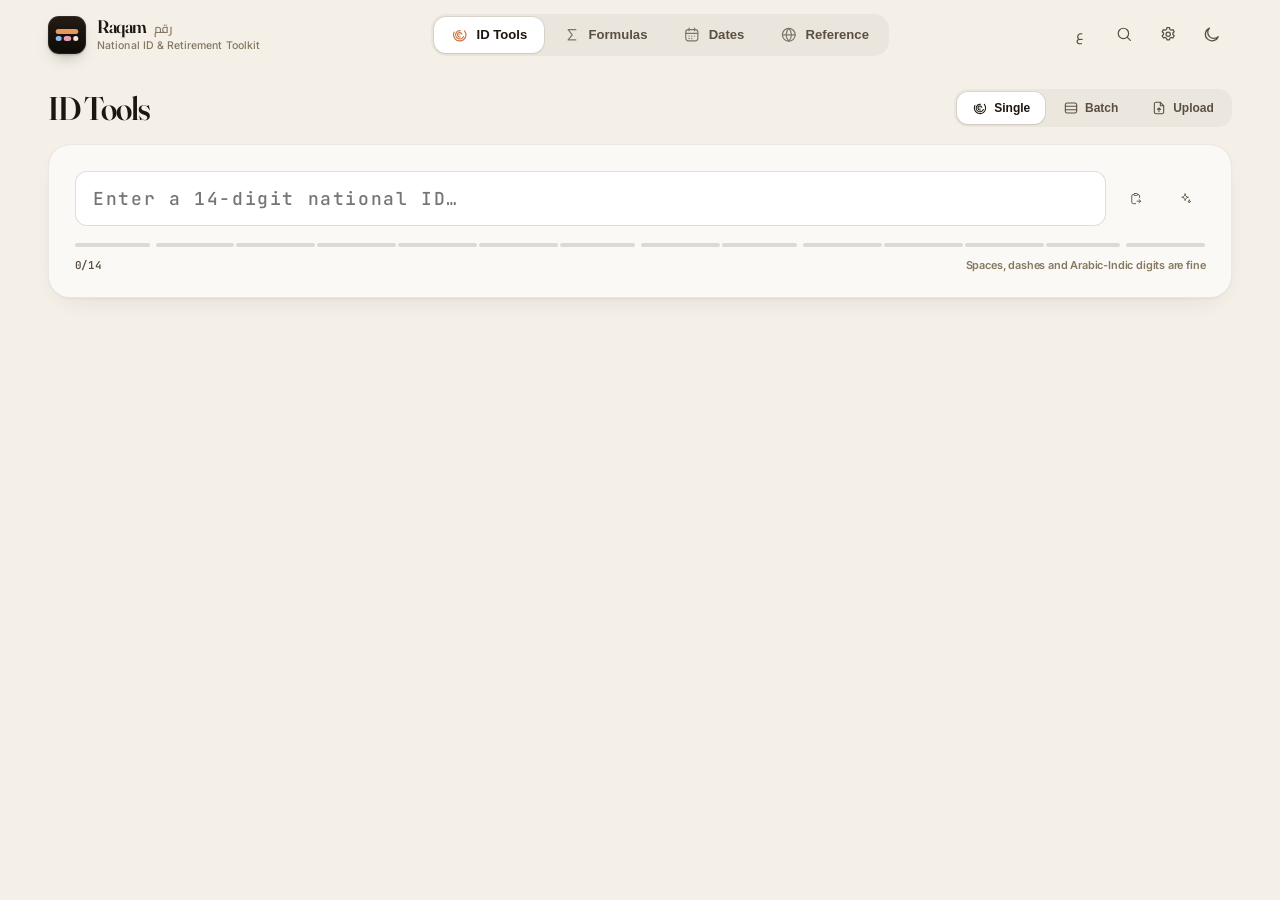
==== commit 63ed6dd9: "style: minor ui tweaks" ====
--- a/index.html
+++ b/index.html
@@ -3,20 +3,21 @@
 <head>
 <meta charset="UTF-8">
 <meta name="viewport" content="width=device-width, initial-scale=1.0, viewport-fit=cover">
-<meta name="theme-color" content="#0E0C0A">
-<title>LX ID — Egyptian National ID & Retirement Toolkit</title>
+<meta name="theme-color" content="#F4F0E8">
+<title>Raqam — Egyptian National ID & Retirement Toolkit</title>
 <meta name="description" content="Decode Egyptian national IDs, compute retirement dates under Law 148/2019, and work with dates, Hijri/Coptic calendars and prayer times — all privately in your browser.">
 <meta name="color-scheme" content="light dark">
-<link rel="icon" type="image/svg+xml" href="data:image/svg+xml,%3Csvg xmlns='http://www.w3.org/2000/svg' viewBox='0 0 64 64'%3E%3Cdefs%3E%3ClinearGradient id='b' x1='0' y1='0' x2='0' y2='1'%3E%3Cstop offset='0' stop-color='%232E2318'/%3E%3Cstop offset='1' stop-color='%230A0705'/%3E%3C/linearGradient%3E%3ClinearGradient id='a' x1='0' y1='0' x2='1' y2='1'%3E%3Cstop offset='0' stop-color='%23F6CFA3'/%3E%3Cstop offset='1' stop-color='%23C6733F'/%3E%3C/linearGradient%3E%3C/defs%3E%3Crect width='64' height='64' rx='15' fill='url(%23b)'/%3E%3Cg fill='none' stroke='url(%23a)' stroke-linecap='round'%3E%3Ccircle cx='32' cy='32' r='20' stroke-width='4.2' stroke-dasharray='88 38' transform='rotate(-50 32 32)'/%3E%3Ccircle cx='32' cy='32' r='13' stroke-width='3.8' stroke-dasharray='56 26' transform='rotate(40 32 32)' opacity='.85'/%3E%3Ccircle cx='32' cy='32' r='6.5' stroke-width='3.4' stroke-dasharray='27 14' transform='rotate(130 32 32)' opacity='.7'/%3E%3C/g%3E%3Ccircle cx='32' cy='32' r='2.4' fill='%23F6EAD8'/%3E%3C/svg%3E">
-<link rel="apple-touch-icon" id="apple-touch-icon" href="">
+<link rel="icon" type="image/svg+xml" href="icons/raqam.svg">
+<link rel="apple-touch-icon" id="apple-touch-icon" href="icons/raqam.svg">
+<link rel="manifest" href="manifest.webmanifest">
 <meta name="mobile-web-app-capable" content="yes">
 <meta name="apple-mobile-web-app-capable" content="yes">
 <meta name="apple-mobile-web-app-status-bar-style" content="black-translucent">
-<meta name="apple-mobile-web-app-title" content="LX ID">
+<meta name="apple-mobile-web-app-title" content="Raqam">
 <link rel="preconnect" href="https://fonts.googleapis.com">
 <link rel="preconnect" href="https://fonts.gstatic.com" crossorigin>
 <link href="https://fonts.googleapis.com/css2?family=Fraunces:opsz,wght@9..144,450;9..144,560;9..144,650;9..144,760&family=Inter:wght@400;500;600;700;800&family=JetBrains+Mono:wght@400;500;600;700&family=Cairo:wght@400;500;600;700;800&display=swap" rel="stylesheet">
-<style>
+<style id="base-style">
 :root{
   --bg:#F7F3EC; --bg-deep:#EFE9DD;
   --milk:rgba(255,255,255,0.55); --milk-strong:rgba(255,255,255,0.75); --milk-border:rgba(255,255,255,0.9);
@@ -92,28 +93,6 @@
   min-height:100vh;position:relative;letter-spacing:-0.008em;transition:background .4s ease,color .4s ease;
   padding-bottom:calc(74px + env(safe-area-inset-bottom));
 }
-.field{position:absolute;inset:0;z-index:0;overflow:hidden;pointer-events:none}
-.field::before{content:'';position:absolute;inset:0;background:
-    radial-gradient(ellipse 60% 45% at 18% 8%,color-mix(in srgb, var(--azure-soft) 45%, transparent),transparent 70%),
-    radial-gradient(ellipse 55% 40% at 86% 92%,color-mix(in srgb, var(--rose-soft) 40%, transparent),transparent 72%);
-  opacity:.45;mix-blend-mode:multiply}
-.dark .field::before{mix-blend-mode:screen;opacity:.16}
-.orb{position:absolute;border-radius:50%;filter:blur(40px);will-change:transform;animation:orbDrift 22s ease-in-out infinite}
-.orb-a{width:36rem;height:36rem;top:-14rem;right:-10rem;background:radial-gradient(circle,var(--amber-soft),transparent 70%);opacity:.52}
-.orb-b{width:30rem;height:30rem;bottom:-12rem;left:-12rem;background:radial-gradient(circle,var(--amber-soft),transparent 70%);opacity:.26;animation-duration:27s;animation-delay:-6s}
-.orb-c{width:22rem;height:22rem;top:40%;left:60%;background:radial-gradient(circle,var(--amber-soft),transparent 72%);opacity:.16;animation-duration:19s;animation-delay:-11s}
-.dark .orb{filter:blur(50px)}
-@keyframes orbDrift{0%,100%{transform:translate(0,0) scale(1)}50%{transform:translate(-3%,3%) scale(1.045)}}
-@media(max-width:640px){
-  .orb-a{width:15rem;height:15rem;top:-6rem;right:-6rem;opacity:.4}
-  .orb-b{width:12rem;height:12rem;bottom:-4rem;left:-5rem;opacity:.18}
-  .orb-c{width:11rem;height:11rem;top:32%;left:58%;opacity:.1}
-  .orb{filter:blur(40px)}
-  .dark .orb{filter:blur(46px)}
-}
-.grain{position:fixed;inset:0;z-index:0;pointer-events:none;opacity:.4;mix-blend-mode:overlay;
-  background-image:url("data:image/svg+xml,%3Csvg xmlns='http://www.w3.org/2000/svg' width='140' height='140'%3E%3Cfilter id='n'%3E%3CfeTurbulence type='fractalNoise' baseFrequency='0.85' numOctaves='2' stitchTiles='stitch'/%3E%3C/filter%3E%3Crect width='100%25' height='100%25' filter='url(%23n)' opacity='.06'/%3E%3C/svg%3E")}
-.dark .grain{opacity:.6}
 ::selection{background:var(--amber-soft);color:var(--amber-text)}
 .material-symbols-rounded{display:inline-flex;align-items:center;justify-content:center;line-height:1;flex-shrink:0;vertical-align:middle}
 .material-symbols-rounded svg{width:1em;height:1em;display:block}
@@ -133,8 +112,6 @@
   backdrop-filter:blur(var(--blur-lg)) saturate(var(--glass-sat)) brightness(var(--glass-bright));-webkit-backdrop-filter:blur(var(--blur-lg)) saturate(var(--glass-sat)) brightness(var(--glass-bright));
   transition:box-shadow .3s ease;
 }
-.card::before,.card-solid::before{content:'';position:absolute;inset:0;border-radius:inherit;background:linear-gradient(157deg,rgba(255,255,255,.4) 0%,transparent 40%);opacity:.5;pointer-events:none;mix-blend-mode:overlay;z-index:-1}
-.dark .card::before,.dark .card-solid::before{background:linear-gradient(157deg,rgba(255,255,255,.09) 0%,transparent 40%);opacity:.75}
 .card-solid{position:relative;isolation:isolate;background:var(--milk-strong);border:1px solid var(--edge-strong);border-radius:var(--r1);box-shadow:var(--sh-2),var(--sh-emboss)}
 .pad{padding:1.25rem}
 @media(min-width:768px){.pad{padding:1.75rem}}
@@ -145,12 +122,7 @@
 .btn:active{transform:scale(.96)}
 .btn:disabled{opacity:.35;cursor:not-allowed}
 .btn-primary{position:relative;overflow:hidden;background:linear-gradient(155deg,var(--amber) 0%,var(--amber-hi) 100%);color:#FBF3E8;box-shadow:var(--sh-glow),inset 0 1px 0 rgba(255,255,255,.4),inset 0 -2px 3px rgba(0,0,0,.12)}
-.btn-primary::before{content:'';position:absolute;inset:0;background:radial-gradient(ellipse 80% 120% at 50% -30%,rgba(255,255,255,.35),transparent 60%);pointer-events:none}
-.btn-primary::after{content:'';position:absolute;top:0;left:0;width:35%;height:100%;background:linear-gradient(120deg,transparent,rgba(255,255,255,.45),transparent);transform:translateX(-150%) skewX(-18deg);transition:transform .6s cubic-bezier(.16,1,.3,1)}
 .btn-primary:hover:not(:disabled){transform:translateY(-1.5px);box-shadow:0 2px 4px rgba(138,75,38,.35),0 20px 36px -14px rgba(138,75,38,.62),inset 0 1px 0 rgba(255,255,255,.45),inset 0 -2px 3px rgba(0,0,0,.12)}
-.btn-primary:hover:not(:disabled)::after{transform:translateX(350%) skewX(-18deg)}
-[dir="rtl"] .btn-primary::after{transform:translateX(150%) skewX(18deg)}
-[dir="rtl"] .btn-primary:hover:not(:disabled)::after{transform:translateX(-350%) skewX(18deg)}
 .btn-ghost{background:transparent;color:var(--ink-2)}
 .btn-ghost:hover:not(:disabled){background:var(--milk-strong);color:var(--ink);box-shadow:var(--sh-1)}
 .btn-soft{background:var(--amber-soft);color:var(--amber-text);box-shadow:inset 0 1px 0 rgba(255,255,255,.35),inset 0 0 0 1px rgba(138,75,38,.05)}
@@ -323,12 +295,6 @@
 .topbar{position:sticky;top:0;z-index:40;background:var(--bg);background:color-mix(in srgb, var(--bg) 78%, transparent);backdrop-filter:blur(var(--blur-sm)) saturate(var(--glass-sat));-webkit-backdrop-filter:blur(var(--blur-sm)) saturate(var(--glass-sat));border-bottom:1px solid var(--edge)}
 .brandmark{position:relative;width:38px;height:38px;border-radius:12px;background:linear-gradient(165deg,#2E2318,#120E0A 65%,#0A0705);display:flex;align-items:center;justify-content:center;flex-shrink:0;overflow:hidden;
   border:1px solid rgba(255,250,240,0.1);box-shadow:inset 0 1px 0 rgba(255,255,255,0.1), inset 0 -11px 18px -10px rgba(0,0,0,0.6), 0 12px 26px -12px rgba(20,14,8,0.6)}
-.brandmark::before{content:'';position:absolute;inset:0;background:radial-gradient(circle at 26% 16%,rgba(255,250,240,0.24),transparent 58%)}
-.brandmark::after{content:'';position:absolute;inset:-10px;border-radius:20px;background:radial-gradient(circle,var(--amber-soft),transparent 72%);z-index:-1;opacity:.72}
-.brandmark svg{position:relative;z-index:1;width:1.45rem;height:1.45rem;overflow:visible;filter:drop-shadow(0 1px 1px rgba(0,0,0,.35))}
-.brandmark svg .bm-rings circle{fill:none;stroke-linecap:round}
-.brandmark .bm-rings{transform-origin:12px 12px;transition:transform .9s cubic-bezier(.16,1,.3,1)}
-.brandmark:hover .bm-rings{transform:rotate(60deg)}
 
 .bottomnav{position:fixed;left:0;right:0;bottom:0;z-index:50;padding:.6rem .75rem calc(.6rem + env(safe-area-inset-bottom));
   background:var(--bg);background:color-mix(in srgb, var(--bg) 82%, transparent);backdrop-filter:blur(var(--blur-md)) saturate(1.3);-webkit-backdrop-filter:blur(var(--blur-md)) saturate(1.3);
@@ -510,10 +476,6 @@
   transform:translateZ(0);transition:transform .4s cubic-bezier(.16,1,.3,1),box-shadow .4s ease}
 .idcard::before{content:'';position:absolute;inset:0;background:linear-gradient(128deg,rgba(255,255,255,.3) 0%,transparent 34%),radial-gradient(ellipse 70% 55% at 92% -10%,color-mix(in srgb, var(--amber-soft) 65%, transparent),transparent 70%);pointer-events:none;z-index:3}
 .dark .idcard::before{background:linear-gradient(128deg,rgba(255,255,255,.09) 0%,transparent 34%),radial-gradient(ellipse 70% 55% at 92% -10%,color-mix(in srgb, var(--amber-soft) 55%, transparent),transparent 70%)}
-.idcard::after{content:'';position:absolute;top:0;left:0;width:45%;height:100%;background:linear-gradient(75deg,transparent,rgba(255,255,255,.26),transparent);transform:translateX(-160%) skewX(-15deg);transition:transform .85s cubic-bezier(.16,1,.3,1);pointer-events:none;z-index:4}
-.idcard:hover::after{transform:translateX(330%) skewX(-15deg)}
-[dir="rtl"] .idcard::after{transform:translateX(160%) skewX(15deg)}
-[dir="rtl"] .idcard:hover::after{transform:translateX(-330%) skewX(15deg)}
 .idcard:hover{transform:translateY(-3px) translateZ(0);box-shadow:var(--sh-3),0 26px 50px -20px rgba(20,14,8,.24),inset 0 1px 1px var(--glass-hi),inset 0 -1px 1px var(--glass-lo)}
 .dark .idcard:hover{box-shadow:var(--sh-3),0 30px 58px -20px rgba(0,0,0,.55),inset 0 1px 1px var(--glass-hi),inset 0 -1px 1px var(--glass-lo)}
 .idwatermark{position:absolute;z-index:-1;inset:0;pointer-events:none;
@@ -629,10 +591,6 @@
 #inspector-result:not(.anim-in) .idseg,
 #inspector-result:not(.anim-in) .checkrow{animation:none !important}
 
-@keyframes ringBlobDrift{0%,100%{transform:translate(0,0) scale(1)}50%{transform:translate(-4%,3%) scale(1.08)}}
-.ringcard::before{animation:ringBlobDrift 7s ease-in-out infinite}
-@keyframes chipShine{0%{background-position:-60% 0}100%{background-position:160% 0}}
-.idchip{background-size:220% 100%;animation:chipShine 3.4s ease-in-out .4s 1}
 .pill:active{transform:scale(.96)}
 .stattile-icon{transition:transform .32s cubic-bezier(.34,1.56,.64,1),background .22s ease,box-shadow .22s ease}
 .stattile:hover .stattile-icon{transform:scale(1.1) rotate(-5deg)}
@@ -643,9 +601,6 @@
     animation-duration:.001ms !important;animation-iteration-count:1 !important;
     transition-duration:.001ms !important;scroll-behavior:auto !important;
   }
-  .ringcard::before{animation:none !important}
-  .idchip{animation:none !important}
-  .orb{animation:none !important}
 }
 
 .progress-ring circle{transition:stroke-dashoffset 1.15s cubic-bezier(.4,0,.2,1)}
@@ -687,7 +642,6 @@
 @media(min-width:1024px){
   .mobile-only{display:none !important}
 }
-/* ═════ v2 polish layer ═════ */
 .idmeter{display:grid;grid-template-columns:repeat(14,1fr);gap:3px;margin-top:.15rem}
 .idmeter i{height:5px;border-radius:3px;background:var(--edge-strong);transition:background .25s ease,transform .25s cubic-bezier(.34,1.56,.64,1),opacity .2s}
 .idmeter i.on{transform:scaleY(1.25)}
@@ -790,7 +744,6 @@
 :where(button,[role="button"],a,input,select,textarea):focus-visible{outline:2px solid color-mix(in srgb,var(--amber) 70%,transparent);outline-offset:2px}
 .field-input:focus-visible,.field-area:focus-visible,.dateseg:focus-visible,.cmdk-input:focus-visible{outline:none}
 
-/* Phones: ID segments wrap instead of hiding behind a horizontal scroll */
 @media(max-width:640px){
   .idseg-row{flex-wrap:wrap;overflow:visible!important;gap:.4rem!important;justify-content:flex-start}
   .idseg-row .idseg-divider{display:none}
@@ -799,13 +752,10 @@
   .idseg-row .idseg-compound{min-width:3.6rem}
   .idseg-row .idseg .tag{font-size:.5rem}
 }
-/* Performance: backdrop blur is the most expensive thing on phones — keep it for chrome, drop it for content cards */
 @media(max-width:768px){
   .card,.kpi,.idcard{backdrop-filter:none;-webkit-backdrop-filter:none}
   .card{background:var(--milk-strong)}
-  .grain{display:none}
-}
-.orb{contain:strict}
+}
 .tabpanel.hide,.datesubpanel.hide,.refsubpanel.hide,.subtabpanel.hide{content-visibility:hidden}
 
 @media print{
@@ -818,29 +768,25 @@
   .idseg-group,.idseg-group .idseg{background:#fff!important}
 }
 </style>
+<link rel="stylesheet" href="css/raqam.css">
 </head>
 <body>
-<div class="field"><div class="orb orb-a"></div><div class="orb orb-b"></div><div class="orb orb-c"></div></div>
-<div class="grain"></div>
 <div id="toasts" aria-live="polite"></div>
 
 <header class="topbar">
   <div class="wrap" style="display:flex;align-items:center;justify-content:space-between;gap:.75rem;padding-top:.85rem;padding-bottom:.85rem;position:relative;z-index:1;">
     <div class="row" style="gap:.7rem;">
-      <div class="brandmark">
-        <svg viewBox="0 0 24 24" xmlns="http://www.w3.org/2000/svg" aria-hidden="true">
-          <defs><linearGradient id="bm-grad" x1="0" y1="0" x2="1" y2="1"><stop offset="0" stop-color="#F8DDBA"/><stop offset="1" stop-color="#D98B55"/></linearGradient></defs>
-          <g class="bm-rings" stroke="url(#bm-grad)">
-            <circle cx="12" cy="12" r="8.4" stroke-width="1.7" stroke-dasharray="37 16" transform="rotate(-50 12 12)"/>
-            <circle cx="12" cy="12" r="5.5" stroke-width="1.6" stroke-dasharray="23.5 11" transform="rotate(40 12 12)" opacity=".85"/>
-            <circle cx="12" cy="12" r="2.7" stroke-width="1.5" stroke-dasharray="11 6" transform="rotate(130 12 12)" opacity=".7"/>
-          </g>
-          <circle cx="12" cy="12" r=".95" fill="#F6EAD8" stroke="none"/>
+      <a class="brandmark" href="#/id/single" aria-label="Raqam">
+        <svg viewBox="0 0 64 64" xmlns="http://www.w3.org/2000/svg" aria-hidden="true">
+          <rect x="13" y="22" width="38" height="8.5" rx="4.25" fill="#E8955E"/>
+          <rect x="13" y="33.5" width="10" height="8.5" rx="4.25" fill="#8FB8E3"/>
+          <rect x="26.5" y="33.5" width="12.5" height="8.5" rx="4.25" fill="#E79DB9"/>
+          <circle cx="46.75" cy="37.75" r="4.25" fill="#F2E8D8"/>
         </svg>
-      </div>
-      <div>
-        <div class="disp" style="font-size:1.05rem;font-weight:650;line-height:1.1;">LX ID</div>
-        <div data-i18n="brand_subtitle" style="font-size:.68rem;color:var(--ink-3);font-weight:600;">National ID &amp; Retirement Toolkit</div>
+      </a>
+      <div class="brandtext">
+        <div class="brandname">Raqam<span class="brandname-ar" lang="ar">رقم</span></div>
+        <div class="brandsub" data-i18n="brand_subtitle">National ID &amp; Retirement Toolkit</div>
       </div>
     </div>
     <nav class="toptabs desktop-only" id="toptabs">
@@ -1573,7 +1519,6 @@
   view_week:'<rect x="3.5" y="4.5" width="4.3" height="15" rx="1.2"/><rect x="9.8" y="4.5" width="4.3" height="15" rx="1.2"/><rect x="16.1" y="4.5" width="4.3" height="15" rx="1.2"/>',
   view_column:'<rect x="3.5" y="4.5" width="17" height="15" rx="2.2"/><path d="M9.5 4.5v15M14.5 4.5v15"/>'
 };
-/* ── Refined icon family (24px grid, 1.6 stroke, round caps) — overrides + additions ── */
 Object.assign(ICON_DEFS,{
   arrow_forward:'<path d="M5 12h14"/><path d="M13.5 6.5 19 12l-5.5 5.5"/>',
   arrow_back:'<path d="M19 12H5"/><path d="M10.5 6.5 5 12l5.5 5.5"/>',
@@ -1768,7 +1713,7 @@
   law_badge:'Law 148/2019', law_title:'Egypt\u2019s phased retirement age increase',
   law_desc:'The standard pension age of 60 steps up gradually until it reaches 65. The age that applies to a given person depends on their birth date.',
   law_col_from:'Applies from', law_col_age:'Retirement age', law_years:n=>`${n} years`, law_baseline:d=>`Before ${d}`,
-  retire_rule_baseline:d=>`Turns 60 before ${d} → retirement age stays at 60`, retire_rule_threshold:(d,age)=>`Turns 60 on/after ${d} → retirement age is ${age} (Law 148/2019)`,
+  retire_rule_baseline:d=>`Turns 60 before ${d} → retirement age stays at 60`, retire_rule_threshold:(d,age)=>`Age ${age} is in force from ${d} and is reached under it → retirement at ${age} (Law 148/2019)`,
   settings_theme:'Theme', theme_system:'System', theme_light:'Light', theme_dark:'Dark',
   settings_surface:'Surface style', settings_typeface:'Typeface',
   settings_privacy:'Privacy', settings_remember_sensitive:'Remember ID numbers I enter, for this browser tab only (off by default — turn on only if you\'re on a private device)',
@@ -1846,7 +1791,7 @@
   col_check:'رقم التحقق', col_retireage:'سن المعاش', col_retiredate:'تاريخ المعاش', col_yearstoretire:'سنوات حتى المعاش',
   col_career:'نسبة التقدم للمعاش', col_flags:'ملاحظات', col_error:'الخطأ',
   status_valid:'محتمل', status_error:'خطأ', status_null:'فارغ',
-  upload_drop_title:'أفلت ملفًا هنا أو اضغط للاستعراض', upload_drop_types:'‎.xlsx أو ‎.xls أو ‎.csv',
+  upload_drop_title:'أفلت ملفًا هنا أو اضغط للاستعراض', upload_drop_types:'\u200E.xlsx أو \u200E.xls أو \u200E.csv',
   upload_col_label:'عمود الرقم القومي', upload_sheet_label:'الورقة', upload_header_row_label:'صف العناوين', upload_file_default:'الملف: —', upload_rows:n=>`${n} صفًا`,
   upload_preview_label:'معاينة البيانات', upload_preview_note:(shown,total)=>`عرض ${shown} من ${total} صفًا — يتبع العمود المُظلَّل اختيارك أدناه.`,
   toggle_auto_rename_dupes:'إعادة تسمية الأعمدة المكررة تلقائيًا', upload_col_unnamed:n=>`عمود ${n}`,
@@ -1924,7 +1869,7 @@
   law_badge:'القانون رقم 148 لسنة 2019', law_title:'الزيادة التدريجية لسن المعاش في مصر',
   law_desc:'يرتفع سن المعاش القياسي البالغ 60 عامًا تدريجيًا حتى يصل إلى 65 عامًا. السن المطبَّق على كل شخص يعتمد على تاريخ ميلاده.',
   law_col_from:'يُطبَّق اعتبارًا من', law_col_age:'سن المعاش', law_years:n=>`${n} عامًا`, law_baseline:d=>`قبل ${d}`,
-  retire_rule_baseline:d=>`يبلغ الستين قبل ${d} → يظل سن المعاش 60`, retire_rule_threshold:(d,age)=>`يبلغ الستين في أو بعد ${d} → سن المعاش ${age} (القانون 148 لسنة 2019)`,
+  retire_rule_baseline:d=>`يبلغ الستين قبل ${d} → يظل سن المعاش 60`, retire_rule_threshold:(d,age)=>`سن ${age} سارٍ منذ ${d} ويبلغه خلال سريانه → المعاش عند ${age} (القانون 148 لسنة 2019)`,
   settings_theme:'المظهر', theme_system:'النظام', theme_light:'فاتح', theme_dark:'داكن',
   settings_surface:'نمط السطح', settings_typeface:'الخط',
   settings_privacy:'الخصوصية', settings_remember_sensitive:'تذكّر الأرقام القومية التي أدخلها، لهذا التبويب فقط (معطّل افتراضيًا — فعّله فقط إذا كنت على جهاز خاص)',
@@ -1981,7 +1926,6 @@
   copy_summary_id:res=>`الرقم القومي: ${res.id}\nالنوع: ${t('gender_'+(res.gender==='Male'?'male':'female'))}\nتاريخ الميلاد: ${res.birthDateStr} (${dayName(res.birthDayIndex)})\nالمحافظة: ${govDisplay(res.govCode)} (${res.govCode})\nالعمر الحالي: ${res.currentAgeYears} سنة ${res.currentAgeMonths} شهر ${res.currentAgeDays} يوم\nإجمالي أيام العمر: ${res.totalDaysLived}\nسن المعاش: ${res.retireAge} عامًا\nتاريخ المعاش: ${res.retireDateStr}\nالفحوصات الهيكلية: ${res.checksPassed}/${res.checksTotal} اجتازت`,
 }
 };
-/* ── v2 strings ── */
 Object.assign(I18N.en,{
   copied_label:'Copied', toast_sheets_loading:'Loading spreadsheet engine…',
   btn_add_calendar:'Add to calendar', btn_export_ics:'Export .ics', ics_hint:'Download an .ics file for Google, Apple or Outlook Calendar', toast_ics_saved:'Calendar file downloaded',
@@ -2014,7 +1958,7 @@
 });
 Object.assign(I18N.ar,{
   copied_label:'تم النسخ', toast_sheets_loading:'جارٍ تحميل محرّك الجداول…',
-  btn_add_calendar:'إضافة للتقويم', btn_export_ics:'تصدير ⁦.ics⁩', ics_hint:'تنزيل ملف ⁦.ics⁩ لتقويم Google أو Apple أو Outlook', toast_ics_saved:'تم تنزيل ملف التقويم',
+  btn_add_calendar:'إضافة للتقويم', btn_export_ics:'تصدير \u2066.ics\u2069', ics_hint:'تنزيل ملف \u2066.ics\u2069 لتقويم Google أو Apple أو Outlook', toast_ics_saved:'تم تنزيل ملف التقويم',
   ics_birthday:'عيد الميلاد', ics_retirement:age=>`المعاش (سن ${age})`, ics_target_date:'التاريخ المستهدف',
   meter_hint:'المسافات والشرطات والأرقام العربية مقبولة',
   partial_century:'القرن', partial_birth:'الميلاد', partial_gov:'المحافظة', partial_gender:'النوع', partial_waiting:'واصل الكتابة — يتم فك الرقم أثناء الإدخال',
@@ -2060,7 +2004,7 @@
   document.querySelectorAll('[data-i18n-title]').forEach(el=>{const v=t(el.dataset.i18nTitle);el.title=v;el.setAttribute('aria-label',v);});
   const langBtn=document.getElementById('lang-btn');
   if(langBtn){langBtn.textContent=currentLang==='ar'?'EN':'ع';langBtn.title=t('lang_title');langBtn.setAttribute('aria-label',t('lang_title'));}
-  document.title=currentLang==='ar'?'LX ID — أداة الرقم القومي والمعاش المصري':'LX ID — Egyptian National ID & Retirement Toolkit';
+  document.title=currentLang==='ar'?'رقم — أداة الرقم القومي والمعاش المصري':'Raqam — Egyptian National ID & Retirement Toolkit';
 }
 function refreshDynamicContent(){
   if(document.getElementById('inspector-input').value.trim()) inspectID();
@@ -2124,8 +2068,16 @@
   {date:new Date(2040,6,1),age:65,label:'1 Jul 2040'}
 ];
 const SAMPLE_IDS=['29805121401234','30101011509876','27510202100001','26501010100001','29202290001234','30501010100001'];
-const STORAGE_KEY='lxid-state-v8';
-const SESSION_STORAGE_KEY='lxid-session-v1';
+const STORAGE_KEY='raqam-state-v1';
+const SESSION_STORAGE_KEY='raqam-session-v1';
+(function migrateLegacyStorage(){
+  try{
+    if(!localStorage.getItem(STORAGE_KEY)){const old=localStorage.getItem('lxid-state-v8');if(old) localStorage.setItem(STORAGE_KEY,old);}
+    localStorage.removeItem('lxid-state-v8');
+    if(!sessionStorage.getItem(SESSION_STORAGE_KEY)){const olds=sessionStorage.getItem('lxid-session-v1');if(olds) sessionStorage.setItem(SESSION_STORAGE_KEY,olds);}
+    sessionStorage.removeItem('lxid-session-v1');
+  }catch(e){}
+})();
 const SENSITIVE_KEYS=['inspectorValue','batchInput','batchResultsCache','dtBirth'];
 
 let uploadedSheetData=[];
@@ -2222,7 +2174,7 @@
   document.documentElement.classList.toggle('dark',dark);
   document.getElementById('theme-icon').textContent=dark?'light_mode':'dark_mode';
   const meta=document.querySelector('meta[name="theme-color"]');
-  if(meta) meta.setAttribute('content',dark?'#0D0B09':'#F7F3EC');
+  if(meta) meta.setAttribute('content',dark?'#0B0907':'#F4F0E8');
 }
 function initTheme(){
   const state=loadState();
@@ -3235,15 +3187,33 @@
   return toExcelSerial(new Date(+m[1],+m[2]-1,+m[3]));
 }
 
+function retirementAgeInForce(date){
+  let age=60,rule=null;
+  for(const lawRule of RETIREMENT_LAW){
+    if(date.getTime()>=lawRule.date.getTime()){age=lawRule.age;rule=lawRule;}
+  }
+  return {age,rule};
+}
 function getRetirementInfo(birthDate){
   const turn60=addYears(birthDate,60);
-  let age=60,matched=null;
-  for(const lawRule of RETIREMENT_LAW){
-    if(turn60.getTime()>=lawRule.date.getTime()){age=lawRule.age;matched=lawRule;}
+  const maxAge=RETIREMENT_LAW[RETIREMENT_LAW.length-1].age;
+  let age=60,retireDate=turn60,matched=null;
+  for(let a=60;a<=maxAge;a++){
+    const d=addYears(birthDate,a);
+    const inForce=retirementAgeInForce(d);
+    if(inForce.age<=a){age=a;retireDate=d;matched=inForce.rule;break;}
   }
-  const rule=matched?t('retire_rule_threshold',formatLawDate(matched.date),matched.age):t('retire_rule_baseline',formatLawDate(RETIREMENT_LAW[0].date));
-  const retireDate=addYears(birthDate,age);
+  const rule=matched?t('retire_rule_threshold',formatLawDate(matched.date),age):t('retire_rule_baseline',formatLawDate(RETIREMENT_LAW[0].date));
   return {age,turn60,retireDate,rule};
+}
+function yearsUntil(from,to){
+  const a=stripTime(from),b=stripTime(to);
+  if(b<=a) return 0;
+  return calcAge(a,b).years;
+}
+function lifeProgressPercent(birth,now,retire){
+  const total=Math.max(1,daysBetween(birth,retire));
+  return Math.max(0,Math.min(100,Math.round(daysBetween(birth,now)/total*100)));
 }
 
 function calcAge(birthDate,asOf){
@@ -3404,9 +3374,9 @@
   pushTrace(`Current age: ${age.years}y ${age.months}m ${age.days}d (as of ${now.toDateString()})`,['year','month','day']);
 
   out.daysUntilRetire=daysBetween(now,retire.retireDate);
-  out.yearsUntilRetire=out.daysUntilRetire>0?Math.floor(out.daysUntilRetire/365.25):0;
+  out.yearsUntilRetire=yearsUntil(now,retire.retireDate);
   out.isEligible=out.daysUntilRetire<=0;
-  out.careerPercent=Math.max(0,Math.min(100,Math.round((daysBetween(checkDate,now)/Math.max(1,daysBetween(checkDate,retire.retireDate)))*100)));
+  out.careerPercent=lifeProgressPercent(checkDate,now,retire.retireDate);
   pushTrace(`Retirement progress: ${age.totalDays} of ${daysBetween(checkDate,retire.retireDate)} days from birth to retirement = ${out.careerPercent}%`,['year','month','day']);
   pushTrace(`Retirement eligibility: ${out.isEligible?'Eligible now':out.yearsUntilRetire+' years remaining'}`,['year','month','day']);
 
@@ -3435,11 +3405,9 @@
   return Math.floor(365.25*(y+4716))+Math.floor(30.6001*(m+1))+d-1524.5;
 }
 function jdToGregorianDate(jd){
-  /* Build a LOCAL calendar date from the UTC day — avoids off-by-one for users west of UTC */
   const u=new Date(Math.round((jd+0.5-2440588)*86400000));
   return mkDate(u.getUTCFullYear(),u.getUTCMonth(),u.getUTCDate());
 }
-/* Local date constructor that is safe for years 0–99 (new Date(y,…) maps those to 19xx) */
 function mkDate(y,m,d){const dt=new Date(2000,0,1);dt.setFullYear(y,m,d);dt.setHours(0,0,0,0);return dt;}
 function isRealDate(y,m,d){const dt=mkDate(y,m-1,d);return dt.getFullYear()===y&&dt.getMonth()===m-1&&dt.getDate()===d;}
 function islamicToJD(y,m,d){
@@ -7072,7 +7040,6 @@
     if(!best){showToast(t('prayer_loc_denied'),'error');return;}
     const tz=(Intl.DateTimeFormat().resolvedOptions().timeZone)||best.tz||'Africa/Cairo';
     const label=currentLang==='ar'&&best.ar?best.ar:best.en;
-    /* Use the exact coordinates for accuracy; keep the nearest city's name for display */
     selectedPrayerCity=Object.assign({},best,{lat,lng,tz:bestD<150?(best.tz||tz):tz});
     document.getElementById('prayer-city-search').value=label;
     document.getElementById('prayer-city-results').classList.add('hide');
@@ -7082,7 +7049,6 @@
   },()=>showToast(t('prayer_loc_denied'),'error'),{timeout:10000,maximumAge:600000});
 }
 
-/* ── Modal manager: focus trap, focus restore, scroll lock, Esc — for every .cmdk-overlay ── */
 function initModalManager(){
   const FOCUSABLE='button:not([disabled]),[href],input:not([disabled]):not([type="hidden"]),select:not([disabled]):not([tabindex="-1"]),textarea:not([disabled]),[tabindex]:not([tabindex="-1"])';
   document.querySelectorAll('.cmdk-overlay').forEach(ov=>{
@@ -7121,7 +7087,6 @@
   });
 }
 
-/* ── Deep links: #/dates/addsub, #/id/batch, #/reference/law … + browser back/forward ── */
 const ROUTE_TABS={id:'idtools',formula:'formula',dates:'datetools',reference:'reference'};
 const ROUTE_TABS_REV={idtools:'id',formula:'formula',datetools:'dates',reference:'reference'};
 let routeSyncing=false;
@@ -7163,15 +7128,14 @@
   window.addEventListener('popstate',()=>applyRoute(location.hash));
 }
 
-/* ── Calendar (.ics) export ── */
 function icsEscape(s){return String(s).replace(/[\\,;]/g,m=>'\\'+m).replace(/\n/g,'\\n');}
 function icsDate(d){return `${String(d.getFullYear()).padStart(4,'0')}${pad2(d.getMonth()+1)}${pad2(d.getDate())}`;}
 function downloadICS(events,filename){
   const stamp=new Date().toISOString().replace(/[-:]/g,'').replace(/\.\d+/,'');
-  const lines=['BEGIN:VCALENDAR','VERSION:2.0','PRODID:-//LX ID//Toolkit//EN','CALSCALE:GREGORIAN','METHOD:PUBLISH'];
+  const lines=['BEGIN:VCALENDAR','VERSION:2.0','PRODID:-//Raqam//Toolkit//EN','CALSCALE:GREGORIAN','METHOD:PUBLISH'];
   events.forEach((ev,i)=>{
     const end=new Date(ev.date);end.setDate(end.getDate()+1);
-    lines.push('BEGIN:VEVENT',`UID:lxid-${icsDate(ev.date)}-${i}-${Math.random().toString(36).slice(2,8)}@lxid`,`DTSTAMP:${stamp}`,
+    lines.push('BEGIN:VEVENT',`UID:raqam-${icsDate(ev.date)}-${i}-${Math.random().toString(36).slice(2,8)}@raqam`,`DTSTAMP:${stamp}`,
       `DTSTART;VALUE=DATE:${icsDate(ev.date)}`,`DTEND;VALUE=DATE:${icsDate(end)}`,`SUMMARY:${icsEscape(ev.title)}`);
     if(ev.desc) lines.push(`DESCRIPTION:${icsEscape(ev.desc)}`);
     if(ev.yearly) lines.push('RRULE:FREQ=YEARLY');
@@ -7188,7 +7152,7 @@
   const nb=nextBirthdayInfo(res.birthDateObj);
   const ev=[{date:nb.date,title:t('ics_birthday'),yearly:true}];
   if(!res.isEligible) ev.push({date:res.retireDateObj,title:t('ics_retirement',res.retireAge),desc:res.retireRule,alarmDays:30});
-  downloadICS(ev,'lxid-dates.ics');
+  downloadICS(ev,'raqam-dates.ics');
 }
 function exportAddSubICS(){
   const iso=document.getElementById('addsub-result').dataset.iso;
@@ -7201,7 +7165,6 @@
   downloadICS(ev,'holidays.ics');
 }
 
-/* ── v2 boot-time wiring ── */
 function initEnhancements(){
   initModalManager();
   initRouting();
@@ -7216,10 +7179,8 @@
   if(st.addSubBusiness){document.getElementById('as-business').checked=true;onAddSubBusinessChange(true);}
   computeBetweenDates();computeAddSub();
   if(st.calMode&&st.calMode!=='greg') setCalMode(st.calMode); else computeCalendarConvert();
-  /* Warm the spreadsheet engine when the browser is idle so exports feel instant */
   const warm=()=>loadXLSX().catch(()=>{});
   ('requestIdleCallback' in window)?requestIdleCallback(warm,{timeout:6000}):setTimeout(warm,3500);
-  /* "/" focuses the ID input (like search on many sites) */
   document.addEventListener('keydown',e=>{
     if(e.key!=='/'||e.metaKey||e.ctrlKey||e.altKey) return;
     const tag=(document.activeElement&&document.activeElement.tagName)||'';
@@ -7229,23 +7190,25 @@
   });
   generateAppleTouchIcon();
 }
-/* Rasterise the brand mark for iOS home-screen (apple-touch-icon must be a PNG) */
 function generateAppleTouchIcon(){
   try{
-    const c=document.createElement('canvas');c.width=c.height=180;
+    const S=180,k=S/64;
+    const c=document.createElement('canvas');c.width=c.height=S;
     const x=c.getContext('2d');
-    const g=x.createLinearGradient(0,0,0,180);g.addColorStop(0,'#2E2318');g.addColorStop(1,'#0A0705');
-    x.fillStyle=g;x.fillRect(0,0,180,180);
-    const a=x.createLinearGradient(40,40,140,140);a.addColorStop(0,'#F6CFA3');a.addColorStop(1,'#C6733F');
-    x.strokeStyle=a;x.lineCap='round';
-    [[56,11,-50,.72],[37,10,40,.62],[18.5,9,130,.62]].forEach(([r,w,rot,frac],i)=>{
-      x.globalAlpha=[1,.85,.7][i];x.lineWidth=w;x.beginPath();
-      const s=rot*Math.PI/180;x.arc(90,90,r,s,s+Math.PI*2*frac);x.stroke();
-    });
-    x.globalAlpha=1;x.fillStyle='#F6EAD8';x.beginPath();x.arc(90,90,6.5,0,Math.PI*2);x.fill();
+    const g=x.createLinearGradient(0,0,0,S);g.addColorStop(0,'#241B14');g.addColorStop(1,'#0D0A07');
+    x.fillStyle=g;x.fillRect(0,0,S,S);
+    const pill=(px,py,w,h,fill)=>{const r=h/2*k;x.beginPath();x.moveTo(px*k+r,py*k);x.arcTo(px*k+w*k,py*k,px*k+w*k,py*k+h*k,r);x.arcTo(px*k+w*k,py*k+h*k,px*k,py*k+h*k,r);x.arcTo(px*k,py*k+h*k,px*k,py*k,r);x.arcTo(px*k,py*k,px*k+w*k,py*k,r);x.closePath();x.fillStyle=fill;x.fill();};
+    const a=x.createLinearGradient(13*k,0,51*k,0);a.addColorStop(0,'#F0A673');a.addColorStop(1,'#DE8247');
+    pill(13,22,38,8.5,a);pill(13,33.5,10,8.5,'#8FB8E3');pill(26.5,33.5,12.5,8.5,'#E79DB9');
+    x.fillStyle='#F2E8D8';x.beginPath();x.arc(46.75*k,37.75*k,4.25*k,0,Math.PI*2);x.fill();
     document.getElementById('apple-touch-icon').href=c.toDataURL('image/png');
   }catch(e){}
 }
+function registerServiceWorker(){
+  if(!('serviceWorker' in navigator)||!/^https?:$/.test(location.protocol)) return;
+  window.addEventListener('load',()=>{navigator.serviceWorker.register('sw.js').catch(()=>{});});
+}
+registerServiceWorker();
 
 
 function genderBadge(gender,size){
@@ -7271,7 +7234,6 @@
   a.href=url;a.download=filename;document.body.appendChild(a);a.click();document.body.removeChild(a);
   setTimeout(()=>URL.revokeObjectURL(url),1000);
 }
-/* SheetJS is ~900 KB — loaded lazily (idle warm-up, or on first need) instead of blocking first paint. */
 let _xlsxPromise=null;
 function loadXLSX(){
   if(typeof XLSX!=='undefined') return Promise.resolve(XLSX);
@@ -7286,7 +7248,6 @@
   });
   return _xlsxPromise;
 }
-/* Run fn once the engine is ready; shows a toast if the CDN is unreachable. Returns true if it ran synchronously. */
 function withXLSX(fn){
   if(typeof XLSX!=='undefined'){fn();return true;}
   showToast(t('toast_sheets_loading'),'sync');
@@ -7698,7 +7659,6 @@
   }
 }
 
-/* Aggregate analytics over plausible rows — all computed locally */
 function renderBatchInsights(){
   const valid=batchResults.filter(r=>r.valid);
   if(valid.length<2) return '';
@@ -7720,15 +7680,19 @@
   return `<div class="insights">
     <div class="insight">
       <h5><span class="material-symbols-rounded">insights</span>${t('ins_gender')}</h5>
-      <div class="gender-split" role="img" aria-label="${pm}% / ${100-pm}%"><span class="m" style="width:${pm}%"></span><span class="f" style="width:${100-pm}%"></span></div>
-      ${bar(t('gender_male'),m,valid.length,'m')}${bar(t('gender_female'),f,valid.length,'f')}
+      ${(()=>{const R=34,C=2*Math.PI*R,lm=C*m/valid.length,lf=C*f/valid.length,gap=(m&&f)?3:0;return `<div class="donut" role="img" aria-label="${pm}% / ${100-pm}%">
+        <svg width="88" height="88" viewBox="0 0 88 88"><circle class="d-track" cx="44" cy="44" r="${R}"/>
+        ${m?`<circle class="d-m" cx="44" cy="44" r="${R}" stroke-dasharray="${Math.max(0,lm-gap).toFixed(2)} ${C.toFixed(2)}"/>`:''}
+        ${f?`<circle class="d-f" cx="44" cy="44" r="${R}" stroke-dasharray="${Math.max(0,lf-gap).toFixed(2)} ${C.toFixed(2)}" stroke-dashoffset="${(-lm).toFixed(2)}"/>`:''}</svg>
+        <div class="donut-legend"><span><i style="background:var(--azure)"></i><b>${pm}%</b>${t('gender_male')} · ${localeNum(m)}</span><span><i style="background:var(--rose)"></i><b>${100-pm}%</b>${t('gender_female')} · ${localeNum(f)}</span></div>
+      </div>`;})()}
       <div class="bdrow" style="margin-top:.35rem;"><span class="k">${t('ins_avg_age')}</span><span class="v">${avgAge}</span></div>
     </div>
     <div class="insight">
       <h5><span class="material-symbols-rounded">public</span>${t('ins_gov')}</h5>
       ${topGov.map(([code,n])=>bar(govDisplay(code),n,maxGov)).join('')}
       <h5 style="margin-top:.8rem;"><span class="material-symbols-rounded">cake</span>${t('ins_age')}</h5>
-      ${bandCounts.map(([l,n])=>bar(l,n,maxBand)).join('')}
+      <div class="agebars" role="img" aria-label="${escapeHtml(t('ins_age'))}">${bandCounts.map(([l,n],i)=>`<div><span class="v">${localeNum(n)}</span><span class="b" style="height:${Math.max(3,n/maxBand*60)}px;animation-delay:${i*60}ms"></span><span class="l">${l}</span></div>`).join('')}</div>
     </div>
     <div class="insight">
       <h5><span class="material-symbols-rounded">hourglass</span>${t('ins_retire')}</h5>
@@ -8366,13 +8330,22 @@
   const r=(size-stroke)/2;
   const c=2*Math.PI*r;
   const offset=c-(clamped/100)*c;
-  return `<svg width="${size}" height="${size}" viewBox="0 0 ${size} ${size}" class="progress-ring">
+  const cx=size/2,inner=r-stroke/2-4;
+  let ticks='';
+  for(let i=0;i<60;i++){
+    const a=(i/60)*Math.PI*2-Math.PI/2,major=i%5===0,len=major?5:2.5;
+    ticks+=`<line class="ring-tick${major?' major':''}" x1="${(cx+Math.cos(a)*inner).toFixed(2)}" y1="${(cx+Math.sin(a)*inner).toFixed(2)}" x2="${(cx+Math.cos(a)*(inner-len)).toFixed(2)}" y2="${(cx+Math.sin(a)*(inner-len)).toFixed(2)}" stroke-width="1" stroke-linecap="round"/>`;
+  }
+  const ka=(clamped/100)*Math.PI*2-Math.PI/2;
+  return `<svg width="${size}" height="${size}" viewBox="0 0 ${size} ${size}" class="progress-ring" role="img" aria-label="${clamped}%">
     <defs><linearGradient id="ringGrad" x1="0%" y1="0%" x2="100%" y2="100%">
-      <stop offset="0%" stop-color="var(--amber)"/><stop offset="100%" stop-color="var(--amber-hi)"/>
+      <stop offset="0%" stop-color="var(--amber-hi)"/><stop offset="100%" stop-color="var(--amber)"/>
     </linearGradient></defs>
-    <circle cx="${size/2}" cy="${size/2}" r="${r}" fill="none" stroke="var(--edge)" stroke-width="${stroke}"/>
-    <circle cx="${size/2}" cy="${size/2}" r="${r}" fill="none" stroke="url(#ringGrad)" stroke-width="${stroke}" stroke-linecap="round"
-      stroke-dasharray="${c}" stroke-dashoffset="${c}" data-target-offset="${offset}" transform="rotate(-90 ${size/2} ${size/2})"/>
+    ${ticks}
+    <circle class="ring-track" cx="${cx}" cy="${cx}" r="${r}" fill="none" stroke-width="${stroke}"/>
+    <circle cx="${cx}" cy="${cx}" r="${r}" fill="none" stroke="url(#ringGrad)" stroke-width="${stroke}" stroke-linecap="round"
+      stroke-dasharray="${c}" stroke-dashoffset="${c}" data-target-offset="${offset}" transform="rotate(-90 ${cx} ${cx})"/>
+    <circle class="ring-knob" cx="${(cx+Math.cos(ka)*r).toFixed(2)}" cy="${(cx+Math.sin(ka)*r).toFixed(2)}" r="${stroke/2+1.5}" stroke-width="3"/>
   </svg>`;
 }
 function playRingDrawIn(container){
@@ -8399,7 +8372,6 @@
 
 let inspectDebounce=null,lastInspectorValid=false;
 function inspectIDDebounced(){clearTimeout(inspectDebounce);inspectDebounce=setTimeout(inspectID,120);}
-/* Live 14-segment meter coloured by field group (date · location · gender · check) */
 const METER_CLASSES=['s-date','s-date','s-date','s-date','s-date','s-date','s-date','s-loc','s-loc','s-loc','s-loc','s-loc','s-gen','s-chk'];
 function updateIdMeter(raw){
   const meter=document.getElementById('id-meter'),count=document.getElementById('id-meter-count');
@@ -8411,7 +8383,6 @@
   meter.classList.toggle('done',n===14);
   if(count){count.textContent=`${n}/14`;count.classList.toggle('ok',n===14);count.classList.toggle('over',n>14);}
 }
-/* Decode whatever is already typed so the user gets feedback before reaching 14 digits */
 function renderPartialDecode(digits){
   const chip=(k,v,cls)=>`<span class="partial-chip ${cls||''}"><span class="k">${k}</span>${v}</span>`;
   const parts=[];
@@ -8594,7 +8565,7 @@
       <div class="card pad ringcard">
         <div class="row" style="gap:1.25rem;align-items:center;">
           <div class="ringwrap">
-            ${progressRing(res.careerPercent,104,10)}
+            ${progressRing(res.careerPercent,128,9)}
             <div class="ringlabel">
               <div class="disp num" id="career-pct-val" style="font-size:1.5rem;font-weight:700;line-height:1;">${res.careerPercent}%</div>
             </div>
@@ -8783,26 +8754,30 @@
 function feWeekdayExpr(ref){return `TEXT(${feBirthDateExpr(ref)},"dddd")`;}
 function feAgeExpr(ref){return `DATEDIF(${feBirthDateExpr(ref)},TODAY(),"y")`;}
 function feTotalDaysExpr(ref){return `TODAY()-${feBirthDateExpr(ref)}`;}
-function feTurn60Expr(ref){return `EDATE(${feBirthDateExpr(ref)},720)`;}
-function feRetireAgeStepsExpr(turn60Expr){
-  return `IF(${turn60Expr}>=DATE(2040,7,1),65,IF(${turn60Expr}>=DATE(2038,7,1),64,IF(${turn60Expr}>=DATE(2036,7,1),63,IF(${turn60Expr}>=DATE(2034,7,1),62,IF(${turn60Expr}>=DATE(2032,7,1),61,60)))))`;
+function feRetireAgeStepsExpr(birth){
+  const steps=RETIREMENT_LAW.map((rule,i)=>({age:60+i,until:rule.date}));
+  const fmt=d=>`DATE(${d.getFullYear()},${d.getMonth()+1},${d.getDate()})`;
+  let expr=String(RETIREMENT_LAW[RETIREMENT_LAW.length-1].age);
+  for(let i=steps.length-1;i>=0;i--){
+    expr=`IF(EDATE(${birth},${steps[i].age*12})<${fmt(steps[i].until)},${steps[i].age},${expr})`;
+  }
+  return expr;
 }
 function feRetireAgeExpr(ref){
-  return feRetireAgeStepsExpr(feTurn60Expr(ref));
+  return feRetireAgeStepsExpr(feBirthDateExpr(ref));
 }
 function feRetireDateExpr(ref){
   const birth=feBirthDateExpr(ref);
-  const retireAge=feRetireAgeStepsExpr(feTurn60Expr(ref));
-  return `EDATE(${birth},(${retireAge})*12)`;
+  return `EDATE(${birth},(${feRetireAgeStepsExpr(birth)})*12)`;
 }
 function feYearsToRetireExpr(ref){
   const retireDate=feRetireDateExpr(ref);
-  return `IF(${retireDate}<=TODAY(),0,FLOOR((${retireDate}-TODAY())/365.25,1))`;
+  return `IF(${retireDate}<=TODAY(),0,DATEDIF(TODAY(),${retireDate},"y"))`;
 }
 function feCareerPercentExpr(ref){
-  const years=`DATEDIF(${feBirthDateExpr(ref)},TODAY(),"y")`;
-  const retireAge=feRetireAgeStepsExpr(feTurn60Expr(ref));
-  return `MAX(0,MIN(100,ROUND(${years}/(${retireAge})*100,0)))`;
+  const birth=feBirthDateExpr(ref);
+  const retireDate=feRetireDateExpr(ref);
+  return `MAX(0,MIN(100,ROUND((TODAY()-${birth})/(${retireDate}-${birth})*100,0)))`;
 }
 
 function batchColumnValue(r,key){
@@ -8906,7 +8881,6 @@
   saveState({workDays:Array.from(workDaySet)});
 }
 
-/* Count days in [lo, hiExclusive) whose weekday is in workDaySet — O(1) + at most 6 remainder steps */
 function countWorkdays(lo,hiExcl){
   const n=daysBetween(lo,hiExcl);
   if(n<=0) return 0;
@@ -9004,7 +8978,6 @@
     </div>`;
 }
 
-/* ── Add / Subtract ── */
 let addSubOp='add',addSubBusiness=false;
 function setAddSubOp(op){
   addSubOp=op==='sub'?'sub':'add';
@@ -9315,8 +9288,8 @@
 }
 function zodiacName(d){
   const m=d.getMonth()+1,day=d.getDate();
-  const cut=[20,19,21,20,21,21,23,23,23,23,22,22]; /* first day of the NEXT sign in each month */
-  let idx=day>=cut[m-1]?m:m-1; /* 0=Capricorn */
+  const cut=[20,19,21,20,21,21,23,23,23,23,22,22];
+  let idx=day>=cut[m-1]?m:m-1;
   idx=((idx%12)+12)%12;
   return (I18N[currentLang].zodiac||I18N.en.zodiac)[idx];
 }
@@ -9642,9 +9615,9 @@
   const age=calcAge(birthDateObj,now);
   const retire=getRetirementInfo(birthDateObj);
   const daysUntilRetire=daysBetween(now,retire.retireDate);
-  const yearsUntilRetire=daysUntilRetire>0?Math.floor(daysUntilRetire/365.25):0;
+  const yearsUntilRetire=yearsUntil(now,retire.retireDate);
   const isEligible=daysUntilRetire<=0;
-  const careerPercent=Math.max(0,Math.min(100,Math.round((daysBetween(birthDateObj,now)/Math.max(1,daysBetween(birthDateObj,retire.retireDate)))*100)));
+  const careerPercent=lifeProgressPercent(birthDateObj,now,retire.retireDate);
   return Object.assign({},cached,{
     currentAgeYears:age.years,currentAgeMonths:age.months,currentAgeDays:age.days,totalDaysLived:age.totalDays,
     retireAge:retire.age,retireRule:retire.rule,
--- a/css/raqam.css
+++ b/css/raqam.css
@@ -0,0 +1,319 @@
+:root{
+  --bg:#F4F0E8; --bg-deep:#EAE4D8;
+  --milk:#FBF9F5; --milk-strong:#FFFFFF; --milk-border:rgba(36,26,16,.06);
+  --edge:rgba(36,26,16,.08); --edge-strong:rgba(36,26,16,.14);
+  --ink:#1C1510; --ink-2:#5B4F40; --ink-3:#857761;
+  --amber:#CF7440; --amber-hi:#B9602F; --amber-soft:#F4E3D3; --amber-text:#8F4A20;
+  --azure:#4079B8; --azure-soft:#DFE9F4; --azure-text:#2A5B90;
+  --rose:#C25A80; --rose-soft:#F5E0E8; --rose-text:#94395B;
+  --mint:#3F8559; --mint-soft:#DDEDE2;
+  --sun:#AE8325; --sun-soft:#F1E5C6;
+  --scarlet:#B5493A; --scarlet-soft:#F4DDD6;
+  --glass-lo:rgba(36,26,16,.045); --glass-hi:rgba(255,255,255,.6);
+  --r1:22px; --r2:16px; --r3:12px; --r4:9px;
+  --rc:12px;
+  --font-display:'Fraunces',serif;
+  --sh-1:0 1px 2px rgba(28,21,16,.05);
+  --sh-2:0 1px 2px rgba(28,21,16,.04),0 10px 28px -16px rgba(28,21,16,.16);
+  --sh-3:0 2px 6px rgba(28,21,16,.06),0 28px 56px -20px rgba(28,21,16,.26);
+  --sh-glow:none; --sh-emboss:0 0 0 transparent;
+  --ease:cubic-bezier(.22,.8,.24,1);
+  --id-ink:#F3ECE0; --id-ink-2:rgba(243,236,224,.56);
+  --seg-date:#EFA06C; --seg-loc:#8FB8E3; --seg-meta:#E79DB9;
+}
+.dark{
+  --bg:#0B0907; --bg-deep:#060504;
+  --milk:#131009; --milk-strong:#1A1612; --milk-border:rgba(255,240,220,.06);
+  --edge:rgba(255,240,220,.075); --edge-strong:rgba(255,240,220,.13);
+  --ink:#F2EBDF; --ink-2:#B4A68F; --ink-3:#8A7D68;
+  --amber:#E89A66; --amber-hi:#F1AE80; --amber-soft:rgba(232,154,102,.13); --amber-text:#F2BC93;
+  --azure:#8AB6E4; --azure-soft:rgba(138,182,228,.12); --azure-text:#A8CAEE;
+  --rose:#EA9EBB; --rose-soft:rgba(234,158,187,.12); --rose-text:#F1B6CC;
+  --mint:#8BC9A0; --mint-soft:rgba(139,201,160,.12);
+  --sun:#DDBC76; --sun-soft:rgba(221,188,118,.12);
+  --scarlet:#E5907F; --scarlet-soft:rgba(229,144,127,.13);
+  --glass-lo:rgba(255,240,220,.04); --glass-hi:rgba(255,255,255,.04);
+  --sh-1:0 1px 2px rgba(0,0,0,.4);
+  --sh-2:0 0 0 1px rgba(0,0,0,.2),0 18px 40px -24px rgba(0,0,0,.8);
+  --sh-3:0 0 0 1px rgba(0,0,0,.25),0 36px 72px -28px rgba(0,0,0,.9);
+}
+[data-style="airy"]{--r1:26px;--r2:19px;--r3:14px;--r4:10px;--sh-2:0 1px 2px rgba(28,21,16,.03),0 8px 22px -16px rgba(28,21,16,.1)}
+.dark[data-style="airy"]{--sh-2:0 14px 32px -22px rgba(0,0,0,.6)}
+[data-style="mellow"]{--amber:#B88A61;--amber-hi:#A47753;--amber-text:#7A583C;--amber-soft:#EEE3D5;--scarlet:#B97B6B;--mint:#6A9877}
+.dark[data-style="mellow"]{--amber:#D6AC83;--amber-hi:#E0BC98;--amber-text:#E6C5A1;--amber-soft:rgba(214,172,131,.14)}
+[data-style="glassy"]{--milk:rgba(255,255,255,.5);--milk-strong:rgba(255,255,255,.72)}
+.dark[data-style="glassy"]{--milk:rgba(255,248,238,.05);--milk-strong:rgba(255,248,238,.09)}
+[data-style="glassy"] .card{backdrop-filter:blur(20px) saturate(1.4);-webkit-backdrop-filter:blur(20px) saturate(1.4)}
+[data-style="rounded"]{--r1:28px;--r2:21px;--r3:16px;--r4:12px;--rc:15px}
+
+body{background:var(--bg);letter-spacing:-.011em;padding-bottom:calc(96px + env(safe-area-inset-bottom))}
+@media(min-width:1024px){body{padding-bottom:3rem}}
+.dark body{background:linear-gradient(180deg,#110D0A 0,var(--bg) 420px)}
+::selection{background:color-mix(in srgb,var(--amber) 24%,transparent);color:var(--ink)}
+
+.topbar{background:color-mix(in srgb,var(--bg) 86%,transparent);backdrop-filter:blur(14px) saturate(1.2);-webkit-backdrop-filter:blur(14px) saturate(1.2);border-bottom:1px solid transparent;transition:border-color .3s ease}
+.topbar.scrolled,.dark .topbar.scrolled{border-bottom-color:var(--edge);box-shadow:none}
+.brandmark{width:38px;height:38px;border-radius:11px;background:linear-gradient(180deg,#241B14,#0D0A07);border:none;box-shadow:inset 0 0 0 1px rgba(255,244,230,.08),0 1px 2px rgba(13,10,7,.2),0 8px 18px -10px rgba(13,10,7,.6);display:flex;align-items:center;justify-content:center;text-decoration:none;overflow:hidden}
+.dark .brandmark{box-shadow:inset 0 0 0 1px rgba(255,244,230,.1)}
+.brandmark svg{width:38px;height:38px;filter:none}
+.brandtext{display:flex;flex-direction:column;gap:.18rem}
+.brandname{font-family:var(--font-display);font-weight:600;font-size:1.14rem;line-height:1;letter-spacing:-.025em;display:flex;align-items:baseline;gap:.42rem;font-variation-settings:"opsz" 96}
+.brandname-ar{font-family:'Cairo',sans-serif;font-size:.78rem;font-weight:600;color:var(--ink-3)}
+.brandsub{font-size:.66rem;color:var(--ink-3);font-weight:500;letter-spacing:.005em}
+
+.pagetitle{font-size:clamp(1.55rem,3.2vw,2.05rem);font-weight:560;letter-spacing:-.032em;font-variation-settings:"opsz" 120;text-shadow:none;padding-bottom:0}
+.pagetitle::after{display:none}
+.cardtitle{font-weight:580;letter-spacing:-.018em}
+.eyebrow{font-size:.63rem;letter-spacing:.11em;font-weight:650;color:var(--ink-3)}
+.disp{letter-spacing:-.02em}
+
+.card,.card-solid{background:var(--milk);border:1px solid var(--edge);box-shadow:var(--sh-2);border-radius:var(--r1);backdrop-filter:none;-webkit-backdrop-filter:none}
+.card::before,.card-solid::before{display:none}
+.glass{backdrop-filter:none;-webkit-backdrop-filter:none}
+.pad{padding:1.25rem}
+@media(min-width:768px){.pad{padding:1.6rem}}
+@media(max-width:768px){.card{background:var(--milk)}}
+
+.btn{border-radius:var(--rc);font-weight:600;letter-spacing:-.008em;padding:.7rem 1.1rem;transition:background .2s ease,color .2s ease,box-shadow .2s ease,opacity .15s ease,transform .12s ease}
+.btn:active{transform:scale(.985)}
+.btn-sm{padding:.48rem .8rem;border-radius:calc(var(--rc) - 2px)}
+.btn-primary{background:var(--ink);color:var(--bg);box-shadow:0 1px 2px rgba(28,21,16,.18),inset 0 1px 0 rgba(255,255,255,.08)}
+.btn-primary:hover:not(:disabled){transform:none;background:color-mix(in srgb,var(--ink) 88%,var(--amber));box-shadow:0 1px 2px rgba(28,21,16,.18),0 8px 20px -10px rgba(28,21,16,.45)}
+.dark .btn-primary{background:var(--amber);color:#1A0F07;box-shadow:inset 0 1px 0 rgba(255,255,255,.18)}
+.dark .btn-primary:hover:not(:disabled){background:var(--amber-hi);box-shadow:inset 0 1px 0 rgba(255,255,255,.18),0 10px 24px -14px rgba(232,154,102,.55)}
+.btn-ghost{color:var(--ink-2)}
+.btn-ghost:hover:not(:disabled){background:var(--glass-lo);color:var(--ink);box-shadow:none}
+.btn-soft{background:var(--amber-soft);color:var(--amber-text);box-shadow:none}
+.btn-soft:hover:not(:disabled){background:color-mix(in srgb,var(--amber) 22%,var(--amber-soft));color:var(--amber-text);box-shadow:none}
+.btn-confirm{background:var(--mint);box-shadow:inset 0 1px 0 rgba(255,255,255,.14)}
+.btn-confirm:hover:not(:disabled){transform:none;background:color-mix(in srgb,var(--mint) 88%,black);box-shadow:inset 0 1px 0 rgba(255,255,255,.14)}
+.dark .btn-confirm{color:#0B1B10}
+.iconbtn{border-radius:var(--rc);width:2.5rem;height:2.5rem;transition:background .2s ease,color .2s ease}
+.iconbtn:hover{transform:none;background:var(--glass-lo);box-shadow:none;color:var(--ink)}
+.iconbtn:active{transform:scale(.95)}
+.lang-btn{font-family:'Cairo',sans-serif;font-size:.85rem;font-weight:600}
+
+.field-input,.field-area,.field-select,.dateinput{background:var(--milk-strong);border:1px solid var(--edge-strong);box-shadow:none;border-radius:var(--rc)}
+.field-input:hover,.field-area:hover,.field-select:hover,.dateinput:hover{border-color:color-mix(in srgb,var(--ink) 22%,transparent)}
+.field-input:focus,.field-area:focus,.field-select:focus,.dateinput:focus-within{border-color:var(--amber);box-shadow:0 0 0 3px color-mix(in srgb,var(--amber) 15%,transparent);background:var(--milk-strong)}
+.dateinput.invalid:focus-within{box-shadow:0 0 0 3px var(--scarlet-soft)}
+#inspector-input{font-size:1.12rem!important;padding:.95rem 1.1rem;letter-spacing:.09em!important;font-weight:500}
+.xsel-panel,.datecal-popover,.batch-dropmenu{background:var(--milk-strong);border-color:var(--edge);box-shadow:var(--sh-3);backdrop-filter:none;-webkit-backdrop-filter:none}
+.xsel-opt{border-radius:9px}
+.xsel-opt:hover{background:var(--glass-lo)}
+.datecal-day,.datecal-mcell,.datecal-navbtn{border-radius:9px}
+.datecal-day:hover,.datecal-mcell:hover{transform:none;background:var(--glass-lo)}
+.datecal-day.selected,.datecal-mcell.selected{background:var(--ink);color:var(--bg);box-shadow:none}
+.dark .datecal-day.selected,.dark .datecal-mcell.selected{background:var(--amber);color:#1A0F07}
+.datecal-day.today.selected,.datecal-mcell.today.selected{box-shadow:none}
+.datecal-day.today,.datecal-mcell.today{box-shadow:inset 0 0 0 1px color-mix(in srgb,var(--amber) 60%,transparent)}
+.datecal-caption-btn{border-radius:9px}
+.datecal-caption-btn:hover,.datecal-navbtn:hover,.datecal-foot button:hover{background:var(--glass-lo)}
+.date-today-btn{border-radius:8px}
+.date-today-btn:hover{background:var(--glass-lo)}
+.dateseg{border-radius:6px}
+
+.pillrow{background:var(--glass-lo);border:none;box-shadow:none;border-radius:calc(var(--rc) + 2px);padding:3px}
+.pill{border-radius:calc(var(--rc) - 1px);font-weight:560;color:var(--ink-2);transition:background .2s ease,color .2s ease,box-shadow .2s ease}
+.pill:hover:not(.active){color:var(--ink)}
+.pill:active{transform:none}
+.pill.active{background:var(--milk-strong);color:var(--ink);box-shadow:0 1px 2px rgba(28,21,16,.08),0 0 0 1px var(--edge)}
+.dark .pill.active{background:color-mix(in srgb,var(--ink) 9%,var(--bg));box-shadow:0 0 0 1px var(--edge)}
+#theme-picker .pill{background:var(--glass-lo)}
+#theme-picker .pill.active{background:var(--milk-strong)}
+@media(min-width:1024px){
+  .toptabs{background:var(--glass-lo);border:none;box-shadow:none;border-radius:calc(var(--rc) + 3px);padding:3px}
+  .topindicator{background:var(--milk-strong);border:none;border-radius:var(--rc);box-shadow:0 1px 2px rgba(28,21,16,.08),0 0 0 1px var(--edge);top:3px;bottom:3px}
+  .dark .topindicator{background:color-mix(in srgb,var(--ink) 9%,var(--bg))}
+  .toptab{border-radius:var(--rc);font-weight:560;padding:.58rem 1.05rem}
+  .toptab.active,.dark .toptab.active{color:var(--ink)}
+  .toptab .material-symbols-rounded{opacity:.75}
+  .toptab.active .material-symbols-rounded{opacity:1;color:var(--amber)}
+}
+.bottomnav{margin:0 .75rem calc(.6rem + env(safe-area-inset-bottom));left:0;right:0;bottom:0;border:1px solid var(--edge);border-radius:20px;padding:.35rem;background:color-mix(in srgb,var(--milk-strong) 88%,transparent);backdrop-filter:blur(18px) saturate(1.2);-webkit-backdrop-filter:blur(18px) saturate(1.2);box-shadow:0 1px 2px rgba(28,21,16,.05),0 18px 40px -18px rgba(28,21,16,.3)}
+.dark .bottomnav{background:color-mix(in srgb,var(--milk-strong) 86%,transparent);box-shadow:0 18px 40px -16px rgba(0,0,0,.7)}
+.navitem{border-radius:15px;padding:.45rem 0}
+.navitem .material-symbols-rounded{transition:color .2s ease}
+.navitem.active,.dark .navitem.active{background:var(--glass-lo);color:var(--ink)}
+.navitem.active .material-symbols-rounded{transform:none;color:var(--amber)}
+
+.chip{border-radius:999px;box-shadow:none;background:var(--glass-lo);border-color:transparent;font-weight:560}
+.chip-accent{background:var(--amber-soft);color:var(--amber-text)}
+.gender-badge{box-shadow:none;font-weight:600}
+.statdot{box-shadow:0 0 0 3px currentColor}
+.qchip{background:transparent;border-color:var(--edge-strong);font-weight:560;border-radius:999px}
+.qchip:hover{background:var(--amber-soft);border-color:transparent}
+.qchip:active{transform:none}
+
+.toggle-track{background:var(--edge-strong);box-shadow:none}
+.toggle-track::after{background:#fff;box-shadow:0 1px 2px rgba(0,0,0,.2);transition:transform .25s var(--ease)}
+.dark .toggle-track::after{background:#F2EBDF}
+.toggle-row input:checked+.toggle-track{background:var(--ink)}
+.dark .toggle-row input:checked+.toggle-track{background:var(--amber)}
+.dark .toggle-row input:checked+.toggle-track::after{background:#1A0F07}
+
+.splitbtn{border-radius:var(--rc);box-shadow:none;background:var(--milk-strong);border-color:var(--edge-strong)}
+.splitbtn:hover{box-shadow:none}
+.splitbtn-main:hover,.splitbtn-caret:hover{background:var(--glass-lo)}
+.chk-row{border-radius:10px}
+.chk-box{border-radius:5px}
+.chk-row input:checked+.chk-box{box-shadow:none}
+
+.idmeter{gap:2px}
+.idmeter i{height:4px;border-radius:2px;background:var(--edge-strong)}
+.idmeter i.on{transform:none}
+.idmeter.done i.on{box-shadow:none}
+.idmeter i.on.s-chk{background:var(--ink-3)}
+.idmeter-count{font-weight:600}
+
+.idcard{border-radius:calc(var(--r1) + 2px);background:linear-gradient(170deg,#211913 0%,#15100C 60%,#100C09 100%);color:var(--id-ink);border:1px solid rgba(255,240,220,.06);box-shadow:0 1px 2px rgba(13,10,7,.25),0 30px 60px -32px rgba(13,10,7,.6);backdrop-filter:none;-webkit-backdrop-filter:none;transform:none}
+.dark .idcard{background:linear-gradient(170deg,#1D1611 0%,#130F0B 100%);border-color:rgba(255,240,220,.08);box-shadow:0 30px 60px -32px rgba(0,0,0,.9)}
+.idcard::before{background:radial-gradient(520px 220px at 100% 0%,rgba(239,160,108,.12),transparent 70%);z-index:0}
+.dark .idcard::before{background:radial-gradient(520px 220px at 100% 0%,rgba(239,160,108,.1),transparent 70%)}
+.idcard::after{display:none}
+.idcard:hover,.dark .idcard:hover{transform:none;box-shadow:0 1px 2px rgba(13,10,7,.25),0 30px 60px -32px rgba(13,10,7,.6)}
+.dark .idcard:hover{box-shadow:0 30px 60px -32px rgba(0,0,0,.9)}
+.idcard>.pad{position:relative;z-index:1}
+.idwatermark{display:none}
+.idstripe{display:none}
+.idchip{width:2.5rem;height:1.9rem;border-radius:8px;background:rgba(239,160,108,.16);box-shadow:inset 0 0 0 1px rgba(239,160,108,.28);animation:none}
+.idchip::before{left:38%;top:5px;bottom:5px;width:1px;background:rgba(239,160,108,.35);box-shadow:none}
+.idchip::after{top:50%;left:5px;right:5px;height:1px;background:rgba(239,160,108,.35);box-shadow:none}
+.idcard [style*="color:var(--ink-3)"]{color:var(--id-ink-2)!important}
+.idcard .mono{color:var(--id-ink)}
+.idseg-group{background:rgba(255,240,220,.035);border-radius:15px;padding:.28rem;box-shadow:inset 0 0 0 1px rgba(255,240,220,.05);gap:.28rem}
+.idseg{animation-name:segFade}
+@keyframes segFade{from{opacity:0;transform:translateY(3px)}to{opacity:1;transform:none}}
+.idseg-group .idseg{background:rgba(255,240,220,.045);color:var(--id-ink);border:none!important;border-radius:11px;box-shadow:none;position:relative;overflow:hidden;font-weight:600}
+.idseg-group .idseg::before{content:'';position:absolute;left:50%;top:5px;width:12px;height:3px;margin-left:-6px;border-radius:2px;background:var(--seg)}
+.idseg-group.g-date{--seg:var(--seg-date)}.idseg-group.g-loc{--seg:var(--seg-loc)}.idseg-group.g-meta{--seg:var(--seg-meta)}
+.idseg:hover,.idseg-group .idseg:hover,.idseg-group.g-date .idseg:hover,.idseg-group.g-loc .idseg:hover,.idseg-group.g-meta .idseg:hover{transform:none;background:rgba(255,240,220,.09);box-shadow:none}
+.idseg .tag{color:var(--id-ink-2);opacity:1;font-weight:600;letter-spacing:.07em}
+.idseg-nested{background:rgba(231,157,185,.18);color:#F1B6CC;box-shadow:none}
+.idseg-divider{background:none;width:.15rem}
+.idseg-traceactive{transform:none!important;background:rgba(239,160,108,.2)!important;box-shadow:inset 0 0 0 1px rgba(239,160,108,.7)!important}
+.idcard .gender-m{background:rgba(143,184,227,.14);color:#A8CAEE}
+.idcard .gender-f{background:rgba(231,157,185,.14);color:#F1B6CC}
+
+.stattile{background:transparent;border:1px solid var(--edge);border-radius:var(--r2);padding:.8rem;transition:background .2s ease}
+.stattile:hover{transform:none;background:var(--glass-lo)}
+.stattile-icon,.stattile-icon.c-azure,.stattile-icon.c-mint,.stattile-icon.c-rose{box-shadow:none;border-radius:10px;width:2rem;height:2rem}
+.stattile:hover .stattile-icon{transform:none}
+.stattile-val{font-weight:620}
+
+.ringcard::before{display:none}
+.ringwrap{filter:none}
+.dark .ringwrap{filter:none}
+.progress-ring .ring-track{stroke:var(--glass-lo)}
+.progress-ring .ring-tick{stroke:transparent}
+.progress-ring .ring-tick.major{stroke:color-mix(in srgb,var(--ink) 22%,transparent)}
+.progress-ring .ring-knob{fill:var(--milk);stroke:var(--amber)}
+.ringlabel .disp{font-weight:560!important;letter-spacing:-.03em}
+
+.timeline{height:6px;background:var(--glass-lo);border-radius:999px;margin:1.1rem 0 1.85rem}
+.timeline-fill{background:var(--amber);box-shadow:none}
+.timeline-mark{width:14px;height:14px;border:2.5px solid var(--amber);background:var(--milk);box-shadow:0 0 0 4px color-mix(in srgb,var(--amber) 14%,transparent)}
+.timeline-lbl{font-size:.63rem;letter-spacing:.03em;font-weight:600}
+.cd-tile{background:transparent;border:1px solid var(--edge);border-radius:var(--r3);padding:.75rem .5rem}
+.cd-tile .n{font-size:1.55rem;font-weight:500;letter-spacing:-.03em;font-variation-settings:"opsz" 72;font-feature-settings:"lnum","tnum"}
+.kpi .num,.donut-legend b,.ringlabel .disp,.prayer-hero .cd,.hero-date .big{font-feature-settings:"lnum","tnum"}
+.idmeter i:nth-child(1),.idmeter i:nth-child(7),.idmeter i:nth-child(9),.idmeter i:nth-child(13){margin-inline-end:4px}
+.idmeter-caption{margin-top:-.2rem}
+.checkrow{padding:.68rem .15rem}
+.checkgrid .checkrow{gap:.75rem}
+
+.checkicon{border-radius:999px;box-shadow:none}
+.checkrow{border-bottom-color:var(--edge);animation-name:rowFade}
+[dir="rtl"] .checkrow{animation-name:rowFade}
+@keyframes rowFade{from{opacity:0}to{opacity:1}}
+
+.kpi{background:transparent;border:1px solid var(--edge);border-radius:var(--r2);padding:1rem 1.1rem;box-shadow:none;transition:background .2s ease}
+.kpi::before{display:none}
+.kpi:hover{transform:none;box-shadow:none;background:var(--glass-lo)}
+.kpi .num{font-family:var(--font-display);font-size:clamp(1.4rem,4vw,1.95rem);font-weight:560;letter-spacing:-.035em}
+.kpi .lbl{display:flex;align-items:center;gap:.4rem;font-weight:600;letter-spacing:.09em}
+.kpi.kpi-mint .lbl::before,.kpi.kpi-scarlet .lbl::before,.kpi.kpi-amber .lbl::before,.kpi.kpi-sun .lbl::before{content:'';width:6px;height:6px;border-radius:50%;background:var(--k)}
+.kpi.kpi-mint{--k:var(--mint)}.kpi.kpi-scarlet{--k:var(--scarlet)}.kpi.kpi-amber{--k:var(--amber)}.kpi.kpi-sun{--k:var(--sun)}
+
+.hero-date,.prayer-hero{background:linear-gradient(170deg,#211913,#120E0A);color:var(--id-ink);border:1px solid rgba(255,240,220,.06);border-radius:var(--r2);box-shadow:0 20px 44px -30px rgba(13,10,7,.6)}
+.dark .hero-date,.dark .prayer-hero{background:linear-gradient(170deg,#1D1611,#130F0B);border-color:rgba(255,240,220,.08)}
+.hero-date .lbl,.prayer-hero .eyebrow{color:var(--seg-date);opacity:1}
+.hero-date .big,.prayer-hero .nm{color:var(--id-ink);font-weight:560;letter-spacing:-.03em}
+.hero-date .sub{color:var(--id-ink-2)}
+.hero-date .iconbtn{color:var(--id-ink-2)}
+.hero-date .iconbtn:hover{background:rgba(255,240,220,.08);color:var(--id-ink)}
+.prayer-hero .tm,.prayer-hero .cd{color:var(--seg-date)}
+.prayer-hero .cd{font-weight:560}
+
+.insight{background:transparent;border:1px solid var(--edge);border-radius:var(--r2);padding:1.1rem}
+.insight h5{font-weight:650;letter-spacing:.1em}
+.bar-row{grid-template-columns:minmax(5rem,auto) 1fr 2.4rem;padding:.28rem 0}
+.bar-row .bt{height:6px;background:var(--glass-lo);border-radius:999px}
+.bar-row .bf{border-radius:999px;background:var(--amber)}
+.bar-row .bf.m{background:var(--azure)}.bar-row .bf.f{background:var(--rose)}
+.bar-row .bv{font-weight:600}
+.gender-split{height:8px;border-radius:999px;gap:2px;background:none}
+.gender-split span{border-radius:999px}
+
+.donut{display:flex;align-items:center;gap:1rem;margin:.2rem 0 .6rem}
+.donut svg{flex-shrink:0;transform:rotate(-90deg)}
+.donut circle{fill:none;stroke-width:10;transition:stroke-dasharray 1s var(--ease)}
+.donut .d-track{stroke:var(--glass-lo)}
+.donut .d-m{stroke:var(--azure)}.donut .d-f{stroke:var(--rose)}
+.donut-legend{display:flex;flex-direction:column;gap:.35rem;font-size:.76rem;font-weight:550;color:var(--ink-2)}
+.donut-legend b{font-family:var(--font-display);font-size:1.12rem;font-weight:560;color:var(--ink);letter-spacing:-.02em;margin-inline-end:.3rem}
+.donut-legend i{display:inline-block;width:7px;height:7px;border-radius:50%;margin-inline-end:.4rem}
+.agebars{display:flex;align-items:flex-end;gap:6px;height:84px;margin:.4rem 0 .2rem}
+.agebars div{flex:1;display:flex;flex-direction:column;align-items:center;gap:.3rem;height:100%;justify-content:flex-end}
+.agebars span.b{width:100%;border-radius:6px 6px 3px 3px;background:color-mix(in srgb,var(--amber) 82%,transparent);min-height:3px;animation:colGrow .8s var(--ease) both;transform-origin:bottom}
+.agebars span.v{font-size:.62rem;font-weight:650;color:var(--ink-2)}
+.agebars span.l{font-size:.6rem;color:var(--ink-3);font-weight:550;white-space:nowrap}
+@keyframes colGrow{from{transform:scaleY(0)}to{transform:scaleY(1)}}
+
+.prayer-row{border-radius:var(--rc);padding:.7rem .8rem}
+.prayer-row.next{background:var(--amber-soft)}
+.sunarc{width:100%;height:auto;display:block;margin:.2rem 0 .4rem}
+.sunarc .arc-bg{stroke:color-mix(in srgb,var(--ink) 12%,transparent);stroke-dasharray:2 5}
+.sunarc .arc-day{stroke:var(--amber)}
+.sunarc .horizon{stroke:var(--edge-strong)}
+.sunarc text{font-size:9px;fill:var(--ink-3);font-weight:600;font-family:Inter,sans-serif}
+
+.codeblock{border-radius:var(--r3);background:#16110D;color:#E9DECB;border:1px solid rgba(255,240,220,.05);box-shadow:none}
+.dark .codeblock{background:#0E0B08;border-color:var(--edge)}
+table.dtable th{background:var(--milk);font-size:.6rem;letter-spacing:.1em;font-weight:650}
+table.dtable tbody tr:hover{background:var(--glass-lo)}
+table.previewtable thead th{background:var(--milk)}
+.scrollx[style*="border-radius:16px"],.previewtable-wrap{border-radius:var(--r2)!important;background:var(--milk)}
+
+.dropzone{border-radius:var(--r1);border-width:1.5px;background:var(--milk)}
+.dropzone:hover{background:var(--milk);border-color:color-mix(in srgb,var(--amber) 60%,transparent);box-shadow:none}
+.dropzone.dragging{transform:none;box-shadow:none}
+.dropzone:hover .emptybox,.dropzone.dragging .emptybox{transform:none}
+.emptybox{box-shadow:none;background:var(--amber-soft);width:3.8rem;height:3.8rem}
+.emptybox .material-symbols-rounded{color:var(--amber-text);font-size:1.6rem!important}
+.result-empty .material-symbols-rounded{background:var(--glass-lo);box-shadow:none}
+.filecard{border-radius:var(--r2);box-shadow:none;background:var(--milk-strong)}
+.filecard-icon{background:var(--amber-soft);box-shadow:none;border-radius:11px}
+.previewstat{background:var(--glass-lo);border-color:transparent}
+
+.toast{border-radius:14px;box-shadow:0 18px 40px -16px rgba(13,10,7,.45);font-weight:560}
+.dark .toast{background:#1E1914;box-shadow:0 0 0 1px var(--edge),0 18px 40px -16px rgba(0,0,0,.8)}
+.toast .material-symbols-rounded{border-radius:9px}
+.cmdk-overlay{background:rgba(12,9,7,.42);backdrop-filter:blur(4px);-webkit-backdrop-filter:blur(4px)}
+.cmdk-box{border-radius:var(--r1);background:var(--milk-strong);border-color:var(--edge)}
+.cmdk-item{border-radius:10px}
+.cmdk-item.active,.cmdk-item.kbd-active{background:var(--glass-lo)}
+.style-swatch,.font-option{border-radius:var(--r3);border-width:1px;background:var(--milk)}
+.style-swatch:hover{transform:none;box-shadow:none}
+.style-swatch.active,.font-option.active{box-shadow:0 0 0 3px color-mix(in srgb,var(--amber) 15%,transparent)}
+.style-swatch .swatch-preview{box-shadow:none;border-radius:7px}
+.partial-chip{border-radius:10px;background:var(--milk-strong)}
+.inline-link{text-decoration-color:color-mix(in srgb,var(--amber-text) 40%,transparent)}
+.focusable:focus-visible{box-shadow:0 0 0 3px color-mix(in srgb,var(--amber) 22%,transparent)}
+::-webkit-scrollbar-thumb:hover{background:color-mix(in srgb,var(--ink) 25%,transparent)}
+
+@media(max-width:640px){
+  .idseg-row .idseg{border-radius:10px}
+  .idseg-row .idseg-group{border-radius:13px}
+}
+@media print{.idcard{background:#fff!important;color:#000!important}.idseg-group .idseg,.idcard .mono{color:#000!important}.idcard::before{display:none!important}}
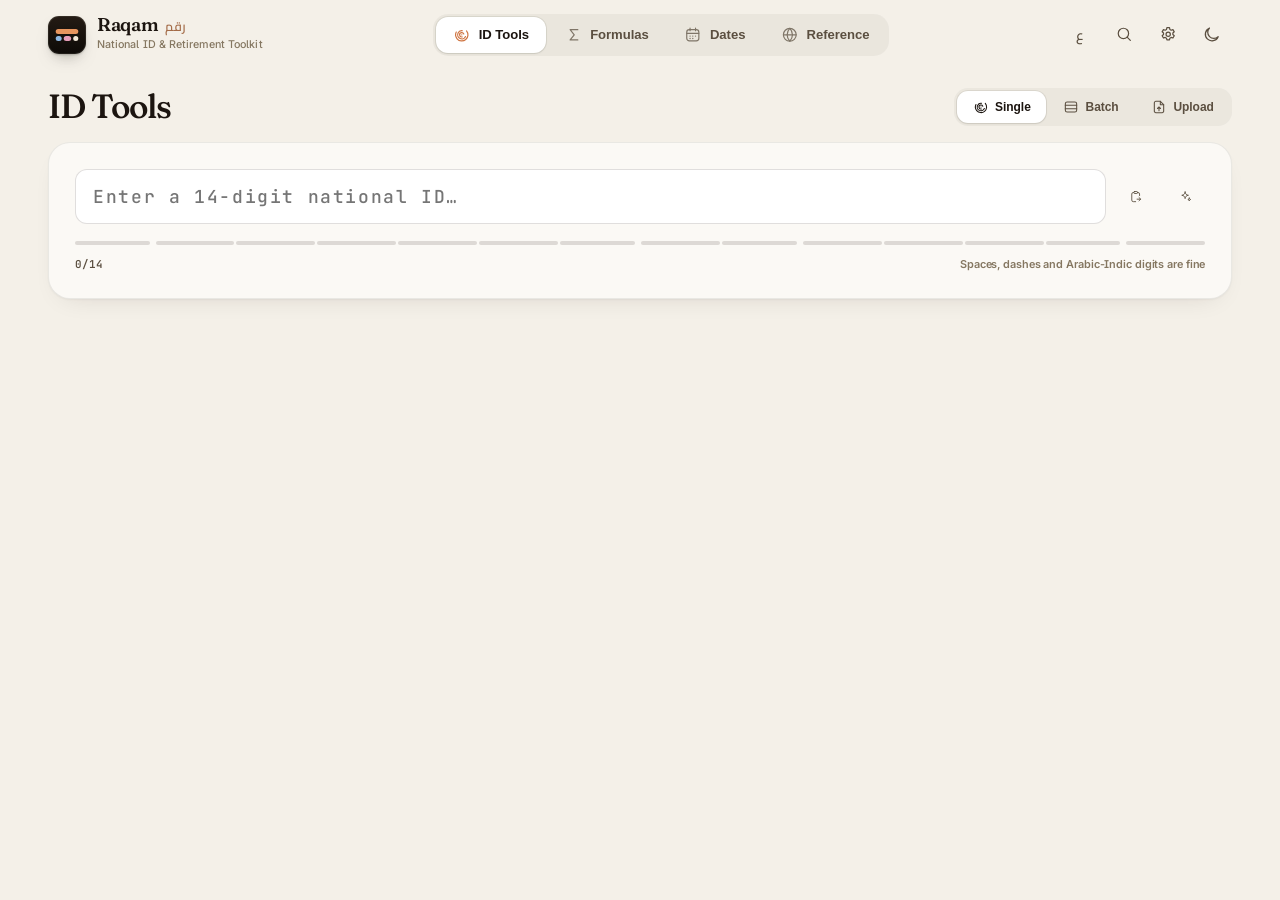
==== commit f8155099: "style: minor ui tweaks" ====
--- a/index.html
+++ b/index.html
@@ -16,7 +16,7 @@
 <meta name="apple-mobile-web-app-title" content="Raqam">
 <link rel="preconnect" href="https://fonts.googleapis.com">
 <link rel="preconnect" href="https://fonts.gstatic.com" crossorigin>
-<link href="https://fonts.googleapis.com/css2?family=Fraunces:opsz,wght@9..144,450;9..144,560;9..144,650;9..144,760&family=Inter:wght@400;500;600;700;800&family=JetBrains+Mono:wght@400;500;600;700&family=Cairo:wght@400;500;600;700;800&display=swap" rel="stylesheet">
+<link href="https://fonts.googleapis.com/css2?family=Fraunces:opsz,wght,SOFT@9..144,400..760,0..100&family=Inter:opsz,wght@14..32,400..800&family=JetBrains+Mono:wght@400..700&family=Cairo:wght@400..800&display=swap" rel="stylesheet">
 <style id="base-style">
 :root{
   --bg:#F7F3EC; --bg-deep:#EFE9DD;
--- a/css/raqam.css
+++ b/css/raqam.css
@@ -46,7 +46,8 @@
 [data-style="glassy"] .card{backdrop-filter:blur(20px) saturate(1.4);-webkit-backdrop-filter:blur(20px) saturate(1.4)}
 [data-style="rounded"]{--r1:28px;--r2:21px;--r3:16px;--r4:12px;--rc:15px}
 
-body{background:var(--bg);letter-spacing:-.011em;padding-bottom:calc(96px + env(safe-area-inset-bottom))}
+html{-webkit-text-size-adjust:100%;text-size-adjust:100%;font-kerning:normal;text-rendering:optimizeLegibility}
+body{background:var(--bg);letter-spacing:-.006em;line-height:1.5;font-optical-sizing:auto;font-feature-settings:"kern","calt","cv05","cv08";padding-bottom:calc(96px + env(safe-area-inset-bottom))}
 @media(min-width:1024px){body{padding-bottom:3rem}}
 .dark body{background:linear-gradient(180deg,#110D0A 0,var(--bg) 420px)}
 ::selection{background:color-mix(in srgb,var(--amber) 24%,transparent);color:var(--ink)}
@@ -57,15 +58,28 @@
 .dark .brandmark{box-shadow:inset 0 0 0 1px rgba(255,244,230,.1)}
 .brandmark svg{width:38px;height:38px;filter:none}
 .brandtext{display:flex;flex-direction:column;gap:.18rem}
-.brandname{font-family:var(--font-display);font-weight:600;font-size:1.14rem;line-height:1;letter-spacing:-.025em;display:flex;align-items:baseline;gap:.42rem;font-variation-settings:"opsz" 96}
-.brandname-ar{font-family:'Cairo',sans-serif;font-size:.78rem;font-weight:600;color:var(--ink-3)}
-.brandsub{font-size:.66rem;color:var(--ink-3);font-weight:500;letter-spacing:.005em}
-
-.pagetitle{font-size:clamp(1.55rem,3.2vw,2.05rem);font-weight:560;letter-spacing:-.032em;font-variation-settings:"opsz" 120;text-shadow:none;padding-bottom:0}
+.brandname{font-family:var(--font-display);font-weight:580;font-size:1.16rem;line-height:1;letter-spacing:-.022em;display:flex;align-items:baseline;gap:.4rem}
+.brandname-ar{font-family:'Cairo',sans-serif;font-size:.8rem;font-weight:600;color:var(--amber-text);letter-spacing:0;opacity:.8}
+.brandsub{font-size:.67rem;color:var(--ink-3);font-weight:500;letter-spacing:.004em}
+
+.disp,.pagetitle,.cardtitle,.brandname,.kpi .num,.cd-tile .n,.donut-legend b,.hero-date .big,.prayer-hero .nm,.prayer-hero .cd,.datecal-title,.datecal-caption-btn,.datecal-mcell,.font-sample-display{font-variation-settings:"SOFT" 40,"WONK" 0;font-optical-sizing:auto}
+.pagetitle{font-size:clamp(1.6rem,3.1vw,2.1rem);font-weight:520;line-height:1.1;letter-spacing:-.028em;text-shadow:none;padding-bottom:0;text-wrap:balance}
 .pagetitle::after{display:none}
-.cardtitle{font-weight:580;letter-spacing:-.018em}
-.eyebrow{font-size:.63rem;letter-spacing:.11em;font-weight:650;color:var(--ink-3)}
-.disp{letter-spacing:-.02em}
+.cardtitle{font-size:1rem;font-weight:560;line-height:1.3;letter-spacing:-.014em;text-wrap:balance}
+.disp{letter-spacing:-.014em;font-weight:560!important}
+.eyebrow{font-size:.64rem;letter-spacing:.1em;font-weight:600;color:var(--ink-3);line-height:1.3;font-feature-settings:"case","cpsp"}
+p{text-wrap:pretty;line-height:1.55}
+.mono{font-feature-settings:"zero" 0,"calt" 0;letter-spacing:0}
+.num,.stattile-val,.bar-row .bv,.bdrow .v,.prayer-row .pt,table.dtable td,.idmeter-count,.chk-count,.cd-tile .n,.kpi .num{font-variant-numeric:tabular-nums lining-nums}
+.btn,.pill,.toptab,.chip,.qchip,.navitem .lbl{letter-spacing:-.004em}
+.stattile-val{font-size:.92rem;line-height:1.3;letter-spacing:-.01em}
+.toggle-label{font-weight:550}
+.kpi .lbl,.cd-tile .u,.insight h5,.timeline-lbl,table.dtable thead,.cmdk-group,.idseg .tag,.datecal-dow{font-feature-settings:"case","cpsp"}
+[dir="rtl"] body,[dir="rtl"] .btn,[dir="rtl"] .pill,[dir="rtl"] .toptab,[dir="rtl"] .chip,[dir="rtl"] .eyebrow,[dir="rtl"] .pagetitle,[dir="rtl"] .cardtitle,[dir="rtl"] .disp,[dir="rtl"] .brandsub,[dir="rtl"] .stattile-val,[dir="rtl"] .kpi .lbl,[dir="rtl"] .insight h5,[dir="rtl"] .navitem .lbl,[dir="rtl"] .toggle-label,[dir="rtl"] .cd-tile .u,[dir="rtl"] .idseg .tag{letter-spacing:0}
+[dir="rtl"] body{line-height:1.65}
+[dir="rtl"] .pagetitle{font-weight:700;line-height:1.3}
+[dir="rtl"] .cardtitle,[dir="rtl"] .disp{font-weight:650!important}
+[dir="rtl"] .eyebrow{font-size:.7rem;font-weight:650}
 
 .card,.card-solid{background:var(--milk);border:1px solid var(--edge);box-shadow:var(--sh-2);border-radius:var(--r1);backdrop-filter:none;-webkit-backdrop-filter:none}
 .card::before,.card-solid::before{display:none}
@@ -181,6 +195,9 @@
 .idchip::after{top:50%;left:5px;right:5px;height:1px;background:rgba(239,160,108,.35);box-shadow:none}
 .idcard [style*="color:var(--ink-3)"]{color:var(--id-ink-2)!important}
 .idcard .mono{color:var(--id-ink)}
+.idcard .row>div>.mono{font-weight:500!important;letter-spacing:.07em!important;font-size:1.5rem!important}
+.idseg-group .idseg>span:first-child{font-weight:500;letter-spacing:.02em}
+.idseg .tag{font-family:var(--font-body);font-size:.56rem}
 .idseg-group{background:rgba(255,240,220,.035);border-radius:15px;padding:.28rem;box-shadow:inset 0 0 0 1px rgba(255,240,220,.05);gap:.28rem}
 .idseg{animation-name:segFade}
 @keyframes segFade{from{opacity:0;transform:translateY(3px)}to{opacity:1;transform:none}}
@@ -189,7 +206,10 @@
 .idseg-group.g-date{--seg:var(--seg-date)}.idseg-group.g-loc{--seg:var(--seg-loc)}.idseg-group.g-meta{--seg:var(--seg-meta)}
 .idseg:hover,.idseg-group .idseg:hover,.idseg-group.g-date .idseg:hover,.idseg-group.g-loc .idseg:hover,.idseg-group.g-meta .idseg:hover{transform:none;background:rgba(255,240,220,.09);box-shadow:none}
 .idseg .tag{color:var(--id-ink-2);opacity:1;font-weight:600;letter-spacing:.07em}
-.idseg-nested{background:rgba(231,157,185,.18);color:#F1B6CC;box-shadow:none}
+.idseg-nested{background:rgba(231,157,185,.18);color:#F1B6CC;box-shadow:none;display:inline-block;font-size:.62em;line-height:1;vertical-align:.42em;padding:.16em .3em;margin-inline-start:.18em;border-radius:5px;font-weight:600}
+.ringcard{display:flex;flex-direction:column;justify-content:center;gap:.4rem}
+.checkrow{align-items:center}
+.checkrow>span,.checkrow>div:not(.checkicon){line-height:1.4}
 .idseg-divider{background:none;width:.15rem}
 .idseg-traceactive{transform:none!important;background:rgba(239,160,108,.2)!important;box-shadow:inset 0 0 0 1px rgba(239,160,108,.7)!important}
 .idcard .gender-m{background:rgba(143,184,227,.14);color:#A8CAEE}
@@ -208,15 +228,15 @@
 .progress-ring .ring-tick{stroke:transparent}
 .progress-ring .ring-tick.major{stroke:color-mix(in srgb,var(--ink) 22%,transparent)}
 .progress-ring .ring-knob{fill:var(--milk);stroke:var(--amber)}
-.ringlabel .disp{font-weight:560!important;letter-spacing:-.03em}
 
 .timeline{height:6px;background:var(--glass-lo);border-radius:999px;margin:1.1rem 0 1.85rem}
 .timeline-fill{background:var(--amber);box-shadow:none}
 .timeline-mark{width:14px;height:14px;border:2.5px solid var(--amber);background:var(--milk);box-shadow:0 0 0 4px color-mix(in srgb,var(--amber) 14%,transparent)}
 .timeline-lbl{font-size:.63rem;letter-spacing:.03em;font-weight:600}
 .cd-tile{background:transparent;border:1px solid var(--edge);border-radius:var(--r3);padding:.75rem .5rem}
-.cd-tile .n{font-size:1.55rem;font-weight:500;letter-spacing:-.03em;font-variation-settings:"opsz" 72;font-feature-settings:"lnum","tnum"}
-.kpi .num,.donut-legend b,.ringlabel .disp,.prayer-hero .cd,.hero-date .big{font-feature-settings:"lnum","tnum"}
+.cd-tile .n{font-size:1.6rem;font-weight:480;letter-spacing:-.03em;line-height:1.05}
+.kpi .num,.donut-legend b,.ringlabel .disp,.prayer-hero .cd,.hero-date .big,.cd-tile .n{font-feature-settings:"lnum","tnum"}
+.ringlabel .disp{font-size:1.65rem!important;font-weight:480!important;letter-spacing:-.03em}
 .idmeter i:nth-child(1),.idmeter i:nth-child(7),.idmeter i:nth-child(9),.idmeter i:nth-child(13){margin-inline-end:4px}
 .idmeter-caption{margin-top:-.2rem}
 .checkrow{padding:.68rem .15rem}
@@ -230,7 +250,7 @@
 .kpi{background:transparent;border:1px solid var(--edge);border-radius:var(--r2);padding:1rem 1.1rem;box-shadow:none;transition:background .2s ease}
 .kpi::before{display:none}
 .kpi:hover{transform:none;box-shadow:none;background:var(--glass-lo)}
-.kpi .num{font-family:var(--font-display);font-size:clamp(1.4rem,4vw,1.95rem);font-weight:560;letter-spacing:-.035em}
+.kpi .num{font-family:var(--font-display);font-size:clamp(1.45rem,4vw,2rem);font-weight:480;letter-spacing:-.032em;line-height:1.05}
 .kpi .lbl{display:flex;align-items:center;gap:.4rem;font-weight:600;letter-spacing:.09em}
 .kpi.kpi-mint .lbl::before,.kpi.kpi-scarlet .lbl::before,.kpi.kpi-amber .lbl::before,.kpi.kpi-sun .lbl::before{content:'';width:6px;height:6px;border-radius:50%;background:var(--k)}
 .kpi.kpi-mint{--k:var(--mint)}.kpi.kpi-scarlet{--k:var(--scarlet)}.kpi.kpi-amber{--k:var(--amber)}.kpi.kpi-sun{--k:var(--sun)}
@@ -238,7 +258,7 @@
 .hero-date,.prayer-hero{background:linear-gradient(170deg,#211913,#120E0A);color:var(--id-ink);border:1px solid rgba(255,240,220,.06);border-radius:var(--r2);box-shadow:0 20px 44px -30px rgba(13,10,7,.6)}
 .dark .hero-date,.dark .prayer-hero{background:linear-gradient(170deg,#1D1611,#130F0B);border-color:rgba(255,240,220,.08)}
 .hero-date .lbl,.prayer-hero .eyebrow{color:var(--seg-date);opacity:1}
-.hero-date .big,.prayer-hero .nm{color:var(--id-ink);font-weight:560;letter-spacing:-.03em}
+.hero-date .big,.prayer-hero .nm{color:var(--id-ink);font-weight:500;letter-spacing:-.026em}
 .hero-date .sub{color:var(--id-ink-2)}
 .hero-date .iconbtn{color:var(--id-ink-2)}
 .hero-date .iconbtn:hover{background:rgba(255,240,220,.08);color:var(--id-ink)}
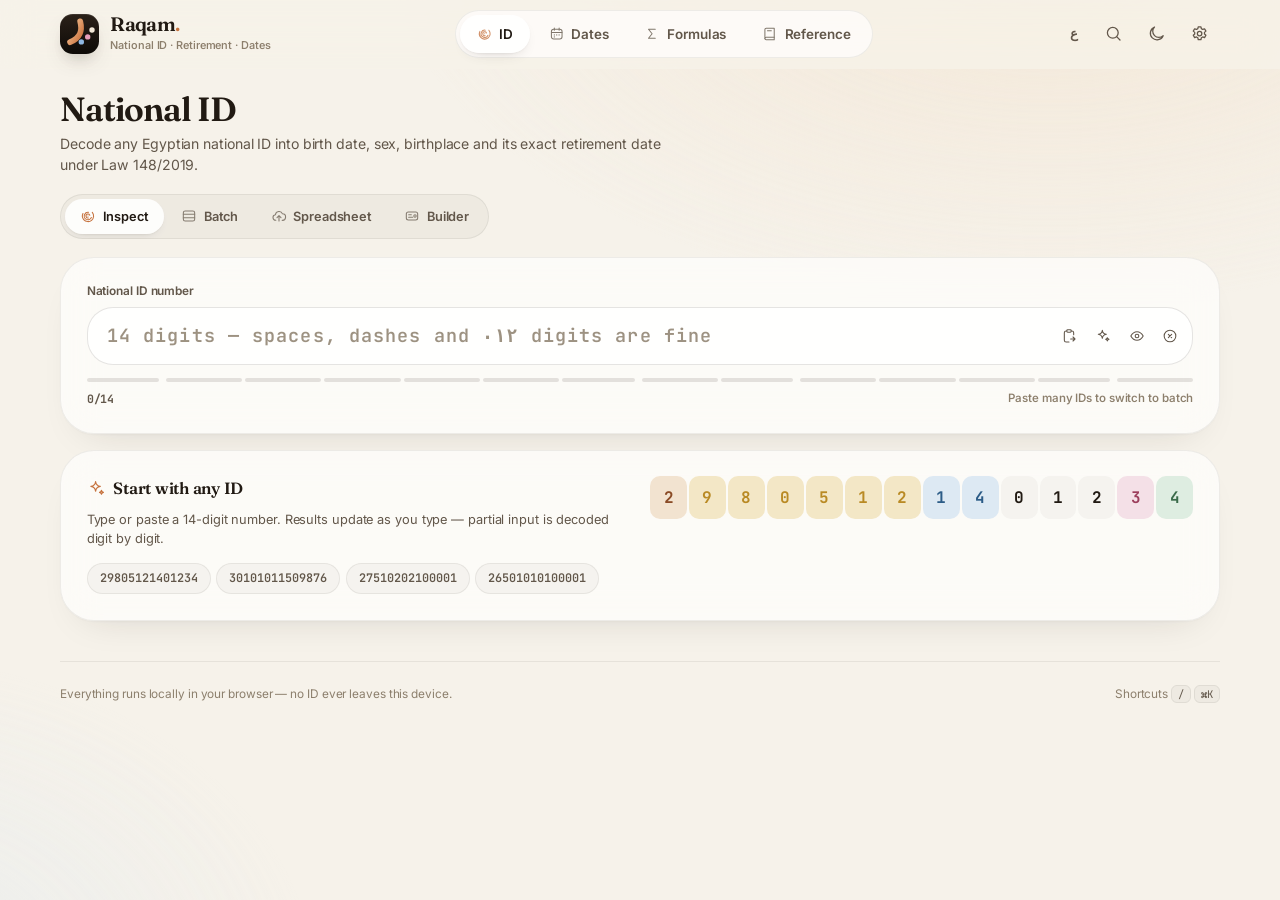
==== commit 1873c8dd: "feat!: ground-up rebuild with modular engines and calmer UI - Split monolithic 580 KB index.html int" ====
--- a/index.html
+++ b/index.html
@@ -3,12 +3,13 @@
 <head>
 <meta charset="UTF-8">
 <meta name="viewport" content="width=device-width, initial-scale=1.0, viewport-fit=cover">
-<meta name="theme-color" content="#F4F0E8">
-<title>Raqam — Egyptian National ID & Retirement Toolkit</title>
-<meta name="description" content="Decode Egyptian national IDs, compute retirement dates under Law 148/2019, and work with dates, Hijri/Coptic calendars and prayer times — all privately in your browser.">
+<meta name="theme-color" content="#F6F2EA" id="meta-theme">
+<title>Raqam — Egyptian National ID, Retirement &amp; Date Toolkit</title>
+<meta name="description" content="Decode Egyptian national IDs, compute retirement dates under Law 148/2019, and work with dates, Hijri (Umm al-Qura) and Coptic calendars, holidays and prayer times — privately, in your browser.">
 <meta name="color-scheme" content="light dark">
-<link rel="icon" type="image/svg+xml" href="icons/raqam.svg">
-<link rel="apple-touch-icon" id="apple-touch-icon" href="icons/raqam.svg">
+<link rel="icon" type="image/svg+xml" href="images/raqam.svg">
+<link rel="mask-icon" href="images/raqam-mono.svg" color="#C96E39">
+<link rel="apple-touch-icon" id="touch-icon" href="images/raqam.svg">
 <link rel="manifest" href="manifest.webmanifest">
 <meta name="mobile-web-app-capable" content="yes">
 <meta name="apple-mobile-web-app-capable" content="yes">
@@ -16,9757 +17,82 @@
 <meta name="apple-mobile-web-app-title" content="Raqam">
 <link rel="preconnect" href="https://fonts.googleapis.com">
 <link rel="preconnect" href="https://fonts.gstatic.com" crossorigin>
-<link href="https://fonts.googleapis.com/css2?family=Fraunces:opsz,wght,SOFT@9..144,400..760,0..100&family=Inter:opsz,wght@14..32,400..800&family=JetBrains+Mono:wght@400..700&family=Cairo:wght@400..800&display=swap" rel="stylesheet">
-<style id="base-style">
-:root{
-  --bg:#F7F3EC; --bg-deep:#EFE9DD;
-  --milk:rgba(255,255,255,0.55); --milk-strong:rgba(255,255,255,0.75); --milk-border:rgba(255,255,255,0.9);
-  --edge:rgba(40,32,24,0.08); --edge-strong:rgba(40,32,24,0.14);
-  --ink:#221B14; --ink-2:#655A48; --ink-3:#756849;
-  --amber:#C6733F; --amber-hi:#AD5F30; --amber-soft:#F0DEC8; --amber-text:#8A4B26;
-  --rose:#C4587B; --rose-soft:#F3DCE4; --rose-text:#9C3E5C;
-  --azure:#3E7CB1; --azure-soft:#D9E7F2; --azure-text:#2C5C87;
-  --mint:#4F8A63; --mint-soft:#DCEBDF;
-  --sun:#B98A24; --sun-soft:#F1E3BE;
-  --scarlet:#B94B3C; --scarlet-soft:#F3DBD3;
-  --r1:26px; --r2:18px; --r3:13px; --r4:9px;
-  --blur-sm:14px; --blur-md:16px; --blur-lg:18px; --blur-xl:22px;
-  --font-display:'Fraunces',serif; --font-body:'Inter',-apple-system,BlinkMacSystemFont,sans-serif;
-  --sh-1:0 1px 1px rgba(34,27,20,0.045), 0 1px 2px rgba(34,27,20,0.05);
-  --sh-2:0 1px 1px rgba(34,27,20,.05), 0 22px 46px -24px rgba(34,27,20,0.22), 0 7px 16px -9px rgba(138,75,38,0.12);
-  --sh-3:0 2px 3px rgba(34,27,20,.06), 0 36px 72px -26px rgba(34,27,20,0.30), 0 12px 26px -12px rgba(138,75,38,0.16);
-  --sh-glow:0 1px 2px rgba(138,75,38,0.34), 0 5px 12px -4px rgba(138,75,38,.42), 0 16px 32px -12px rgba(138,75,38,0.5);
-  --sh-emboss:inset 0 1px 0 rgba(255,255,255,.5), inset 0 -1px 1px rgba(34,27,20,.05);
-  --glass-hi:rgba(255,255,255,0.68); --glass-lo:rgba(34,27,20,0.055); --glass-sat:1.45; --glass-bright:1.035;
-}
-:root{color-scheme:light;accent-color:var(--amber)}
-.dark{color-scheme:dark}
-html{scrollbar-width:thin;scrollbar-color:var(--edge-strong) transparent}
-input[type=number]::-webkit-inner-spin-button,input[type=number]::-webkit-outer-spin-button{-webkit-appearance:none;margin:0}
-input[type=number]{-moz-appearance:textfield}
-input:-webkit-autofill{-webkit-text-fill-color:var(--ink);-webkit-box-shadow:0 0 0 1000px var(--milk-strong) inset;caret-color:var(--ink);transition:background-color 9999s ease-out}
-input:-webkit-autofill:hover,input:-webkit-autofill:focus{-webkit-text-fill-color:var(--ink);-webkit-box-shadow:0 0 0 1000px var(--milk-strong) inset;caret-color:var(--ink)}
-select option{background:var(--bg);color:var(--ink)}
-[data-style="airy"]{
-  --r1:32px; --r2:23px; --r3:16px; --r4:11px;
-  --blur-sm:8px; --blur-md:10px; --blur-lg:11px; --blur-xl:13px;
-  --sh-2:0 1px 1px rgba(34,27,20,.03), 0 16px 34px -20px rgba(34,27,20,0.12), 0 5px 12px -8px rgba(138,75,38,0.06);
-}
-.dark[data-style="airy"]{--sh-2:0 18px 38px -20px rgba(0,0,0,0.5), inset 0 1px 0 rgba(255,255,255,0.025);}
-[data-style="mellow"]{
-  --amber:#B98A62; --amber-hi:#A67A54; --amber-text:#7C5A3E; --amber-soft:#EDE1D2;
-  --scarlet:#BC7C6C; --mint:#6B9A78;
-}
-.dark[data-style="mellow"]{--amber:#D7AD84; --amber-hi:#E0BC98; --amber-text:#E7C6A2; --amber-soft:rgba(215,173,132,0.16);}
-[data-style="glassy"]{
-  --blur-sm:22px; --blur-md:26px; --blur-lg:30px; --blur-xl:34px;
-  --glass-sat:1.75; --glass-bright:1.09;
-  --milk:rgba(255,255,255,0.42); --milk-strong:rgba(255,255,255,0.62);
-}
-.dark[data-style="glassy"]{--milk:rgba(255,250,242,0.08); --milk-strong:rgba(255,250,242,0.13); --glass-sat:1.9;}
-[data-style="rounded"]{--r1:34px; --r2:26px; --r3:20px; --r4:14px;}
-.dark{
-  --bg:#0D0B09; --bg-deep:#070605;
-  --milk:rgba(255,250,242,0.05); --milk-strong:rgba(255,250,242,0.09); --milk-border:rgba(255,250,242,0.10);
-  --edge:rgba(255,246,232,0.08); --edge-strong:rgba(255,246,232,0.14);
-  --ink:#F3ECDE; --ink-2:#B3A48A; --ink-3:#8B7D65;
-  --amber:#E2A06E; --amber-hi:#EDB183; --amber-soft:rgba(226,160,110,0.16); --amber-text:#F0BC8F;
-  --rose:#E38BAA; --rose-soft:rgba(227,139,170,0.15); --rose-text:#EFA6C0;
-  --azure:#7BAEDD; --azure-soft:rgba(123,174,221,0.15); --azure-text:#9AC3E7;
-  --mint:#8FC49E; --mint-soft:rgba(143,196,158,0.15);
-  --sun:#E0BD73; --sun-soft:rgba(224,189,115,0.15);
-  --scarlet:#E28A79; --scarlet-soft:rgba(226,138,121,0.15);
-  --sh-1:0 1px 2px rgba(0,0,0,0.45);
-  --sh-2:0 1px 1px rgba(0,0,0,.3), 0 24px 52px -22px rgba(0,0,0,0.68), inset 0 1px 0 rgba(255,255,255,0.025);
-  --sh-3:0 2px 3px rgba(0,0,0,.35), 0 46px 88px -24px rgba(0,0,0,0.8), 0 10px 22px -8px rgba(226,160,110,0.08);
-  --sh-glow:0 1px 2px rgba(0,0,0,0.4), 0 6px 14px -6px rgba(226,160,110,.3), 0 14px 30px -12px rgba(226,160,110,0.38);
-  --sh-emboss:inset 0 1px 0 rgba(255,255,255,.05), inset 0 -1px 1px rgba(0,0,0,.35);
-  --glass-hi:rgba(255,255,255,0.08); --glass-lo:rgba(0,0,0,0.42); --glass-sat:1.55; --glass-bright:1.065;
-}
-*{box-sizing:border-box;-webkit-tap-highlight-color:transparent}
-html{-webkit-font-smoothing:antialiased;text-rendering:optimizeLegibility}
-:root{
-  --fs-2xs:.625rem; --fs-xs:.6875rem; --fs-sm:.75rem; --fs-base:.8125rem; --fs-md:.9375rem; --fs-lg:1.0625rem; --fs-xl:1.5rem; --fs-2xl:1.9rem;
-}
-body{
-  margin:0;background:var(--bg);color:var(--ink);font-family:var(--font-body);
-  min-height:100vh;position:relative;letter-spacing:-0.008em;transition:background .4s ease,color .4s ease;
-  padding-bottom:calc(74px + env(safe-area-inset-bottom));
-}
-::selection{background:var(--amber-soft);color:var(--amber-text)}
-.material-symbols-rounded{display:inline-flex;align-items:center;justify-content:center;line-height:1;flex-shrink:0;vertical-align:middle}
-.material-symbols-rounded svg{width:1em;height:1em;display:block}
-.disp{font-family:var(--font-display);letter-spacing:-0.015em;font-optical-sizing:auto}
-.mono{font-family:'JetBrains Mono',monospace;font-variant-numeric:tabular-nums}
-.pagetitle{font-family:var(--font-display);letter-spacing:-0.024em;font-size:var(--fs-xl);font-weight:660;margin:0;color:var(--ink);position:relative;display:inline-block;padding-bottom:.2rem;text-shadow:0 1px 0 rgba(255,255,255,.4)}
-.dark .pagetitle{text-shadow:none}
-.pagetitle::after{content:'';position:absolute;inset-inline-start:.05rem;bottom:-.45rem;width:2.75rem;height:3px;border-radius:3px;background:linear-gradient(100deg,var(--amber),var(--amber-hi));box-shadow:0 1px 6px -1px color-mix(in srgb, var(--amber) 60%, transparent);opacity:.7}
-.cardtitle{font-family:var(--font-display);letter-spacing:-0.012em;font-size:var(--fs-md);font-weight:620;margin:0;color:var(--ink)}
-.eyebrow{font-size:var(--fs-xs);font-weight:680;text-transform:uppercase;letter-spacing:.08em;color:var(--ink-3)}
-.num{font-variant-numeric:tabular-nums}
-
-.glass{background:var(--milk);border:1px solid var(--edge);backdrop-filter:blur(var(--blur-md)) saturate(var(--glass-sat)) brightness(var(--glass-bright));-webkit-backdrop-filter:blur(var(--blur-md)) saturate(var(--glass-sat)) brightness(var(--glass-bright));isolation:isolate}
-.card{
-  position:relative;isolation:isolate;background:var(--milk);border:1px solid var(--edge);border-radius:var(--r1);
-  box-shadow:var(--sh-2),var(--sh-emboss);
-  backdrop-filter:blur(var(--blur-lg)) saturate(var(--glass-sat)) brightness(var(--glass-bright));-webkit-backdrop-filter:blur(var(--blur-lg)) saturate(var(--glass-sat)) brightness(var(--glass-bright));
-  transition:box-shadow .3s ease;
-}
-.card-solid{position:relative;isolation:isolate;background:var(--milk-strong);border:1px solid var(--edge-strong);border-radius:var(--r1);box-shadow:var(--sh-2),var(--sh-emboss)}
-.pad{padding:1.25rem}
-@media(min-width:768px){.pad{padding:1.75rem}}
-
-.btn{display:inline-flex;align-items:center;justify-content:center;gap:.5rem;font-weight:640;border-radius:999px;
-  padding:.72rem 1.15rem;font-size:.825rem;cursor:pointer;border:none;white-space:nowrap;letter-spacing:-0.006em;
-  transition:transform .18s cubic-bezier(.16,1,.3,1),box-shadow .22s ease,background .2s ease,color .2s ease,opacity .15s ease}
-.btn:active{transform:scale(.96)}
-.btn:disabled{opacity:.35;cursor:not-allowed}
-.btn-primary{position:relative;overflow:hidden;background:linear-gradient(155deg,var(--amber) 0%,var(--amber-hi) 100%);color:#FBF3E8;box-shadow:var(--sh-glow),inset 0 1px 0 rgba(255,255,255,.4),inset 0 -2px 3px rgba(0,0,0,.12)}
-.btn-primary:hover:not(:disabled){transform:translateY(-1.5px);box-shadow:0 2px 4px rgba(138,75,38,.35),0 20px 36px -14px rgba(138,75,38,.62),inset 0 1px 0 rgba(255,255,255,.45),inset 0 -2px 3px rgba(0,0,0,.12)}
-.btn-ghost{background:transparent;color:var(--ink-2)}
-.btn-ghost:hover:not(:disabled){background:var(--milk-strong);color:var(--ink);box-shadow:var(--sh-1)}
-.btn-soft{background:var(--amber-soft);color:var(--amber-text);box-shadow:inset 0 1px 0 rgba(255,255,255,.35),inset 0 0 0 1px rgba(138,75,38,.05)}
-.btn-soft:hover:not(:disabled){background:var(--amber);color:#FBF3E8;box-shadow:var(--sh-glow)}
-.btn-confirm{background:linear-gradient(155deg,var(--mint),color-mix(in srgb, var(--mint) 78%, black));color:#fff;box-shadow:0 1px 2px rgba(20,14,8,.14),0 12px 26px -12px color-mix(in srgb, var(--mint) 58%, transparent),inset 0 1px 0 rgba(255,255,255,.3);}
-.btn-confirm:hover:not(:disabled){transform:translateY(-1.5px);background:color-mix(in srgb, var(--mint) 90%, black);box-shadow:0 2px 4px rgba(20,14,8,.16),0 18px 32px -12px color-mix(in srgb, var(--mint) 64%, transparent),inset 0 1px 0 rgba(255,255,255,.3)}
-.btn.copied{background:var(--mint) !important;color:#0B1B10 !important}
-.btn-sm{padding:.5rem .85rem;font-size:.75rem}
-.btn-block{width:100%}
-
-.iconbtn{width:2.6rem;height:2.6rem;border-radius:999px;display:inline-flex;align-items:center;justify-content:center;overflow:hidden;
-  background:transparent;border:none;color:var(--ink-2);cursor:pointer;transition:background .22s cubic-bezier(.16,1,.3,1),color .2s,transform .18s cubic-bezier(.34,1.56,.64,1),box-shadow .2s ease}
-.iconbtn:hover{background:var(--milk-strong);color:var(--ink);transform:scale(1.07);box-shadow:var(--sh-1)}
-.iconbtn:active{transform:scale(.9)}
-.lang-btn{width:auto;padding:0 .7rem;font-family:var(--font-body);font-size:.72rem;font-weight:700;letter-spacing:.02em}
-
-.field-input,.field-area,.field-select{
-  background:var(--milk-strong);border:1px solid var(--edge);color:var(--ink);border-radius:var(--r3);
-  padding:.8rem 1rem;font-size:.85rem;width:100%;outline:none;transition:border-color .18s ease,box-shadow .2s ease,background .18s ease;
-  -webkit-appearance:none;appearance:none;box-shadow:var(--sh-emboss);
-}
-.field-input:focus,.field-area:focus,.field-select:focus{border-color:var(--amber);box-shadow:0 0 0 4px var(--amber-soft),inset 0 1px 2px rgba(20,14,8,.04);background:var(--milk-strong)}
-.field-area{font-family:'JetBrains Mono',monospace;line-height:1.7;resize:vertical}
-.field-select{background-image:url("data:image/svg+xml,%3Csvg xmlns='http://www.w3.org/2000/svg' width='16' height='16' viewBox='0 0 24 24' fill='none' stroke='%239C8F78' stroke-width='2.4'%3E%3Cpath d='M6 9l6 6 6-6'/%3E%3C/svg%3E");background-repeat:no-repeat;background-position:right 0.85rem center;padding-inline-end:2.4rem}
-.xsel-wrap{position:relative}
-.xsel-trigger{display:flex;align-items:center;justify-content:space-between;gap:.5rem;cursor:pointer;text-align:start;font-family:inherit}
-.xsel-trigger:disabled{opacity:.5;cursor:not-allowed}
-.xsel-label{overflow:hidden;text-overflow:ellipsis;white-space:nowrap;min-width:0}
-.xsel-chevron{font-size:1.15rem;color:var(--ink-3);flex-shrink:0;transition:transform .18s ease}
-.xsel-trigger[aria-expanded="true"] .xsel-chevron{transform:rotate(180deg)}
-.xsel-native{position:absolute;width:1px;height:1px;overflow:hidden;opacity:0;pointer-events:none}
-.xsel-panel{position:fixed;z-index:80;background:var(--bg);border:1px solid var(--edge-strong);border-radius:var(--r3);box-shadow:var(--sh-2);padding:.35rem;max-height:16rem;overflow-y:auto;display:none}
-.xsel-panel.open{display:block}
-.xsel-opt{font-family:var(--font-body);font-size:.85rem;color:var(--ink);padding:.55rem .7rem;border-radius:8px;cursor:pointer;white-space:nowrap;overflow:hidden;text-overflow:ellipsis}
-.xsel-opt:hover{background:var(--milk-strong)}
-.xsel-opt:focus-visible{outline:2px solid var(--amber);outline-offset:-2px}
-.xsel-opt.active{background:var(--amber-soft);color:var(--amber-text);font-weight:650}
-
-.date-field{position:relative}
-.dateinput{
-  display:flex;align-items:center;background:var(--milk-strong);border:1px solid var(--edge);
-  border-radius:var(--r3);padding:.15rem .5rem;transition:border-color .18s ease,box-shadow .2s ease;box-shadow:var(--sh-emboss);
-}
-.dateinput:focus-within{border-color:var(--amber);box-shadow:0 0 0 4px var(--amber-soft),var(--sh-emboss)}
-.dateinput.invalid{border-color:var(--scarlet)}
-.dateinput.invalid:focus-within{box-shadow:0 0 0 4px var(--scarlet-soft)}
-.dateseg{
-  font-family:'JetBrains Mono',monospace;font-variant-numeric:tabular-nums;font-weight:700;font-size:.85rem;
-  color:var(--ink);background:transparent;border:none;outline:none;text-align:center;
-  padding:.65rem .1rem;border-radius:7px;caret-color:var(--amber);transition:background-color .18s ease,color .18s ease;
-}
-.dateseg::placeholder{color:var(--ink-3);opacity:.75;font-weight:600}
-.dateseg[data-kind="d"],.dateseg[data-kind="m"]{width:1.6em}
-.dateseg[data-kind="y"]{width:2.9em}
-.dateseg:focus{background:var(--amber-soft);color:var(--amber-text)}
-.dateseg:disabled{opacity:.45;cursor:not-allowed}
-.dateseg[aria-invalid="true"]{color:var(--scarlet)}
-.datesep{color:var(--ink-3);font-family:'JetBrains Mono',monospace;font-weight:600;opacity:.65;padding:0 .05rem;user-select:none}
-.datecal-btn{margin-inline-start:auto;width:1.9rem;height:1.9rem;flex-shrink:0;border:none;background:transparent;color:var(--ink-3);
-  border-radius:8px;display:inline-flex;align-items:center;justify-content:center;cursor:pointer;transition:background .18s,color .18s}
-.datecal-btn:hover{background:var(--milk);color:var(--amber-text)}
-.datecal-btn:disabled{opacity:.35;cursor:not-allowed;pointer-events:none}
-.datecal-btn .material-symbols-rounded{font-size:1.05rem}
-
-.date-field-foot{display:flex;align-items:center;justify-content:space-between;gap:.5rem;margin-top:.5rem;padding:0 .2rem}
-.date-live{font-size:.72rem;font-weight:700;color:var(--amber-text);letter-spacing:.005em;transition:color .18s ease;font-family:'Inter',sans-serif}
-.date-live[data-empty="1"]{color:var(--ink-3);font-weight:600}
-.date-live[data-invalid="1"]{color:var(--scarlet)}
-.date-today-btn{font-size:.66rem;font-weight:700;letter-spacing:.03em;text-transform:uppercase;color:var(--ink-3);background:transparent;border:none;cursor:pointer;padding:.25rem .55rem;border-radius:999px;transition:background .18s,color .18s;flex-shrink:0}
-.date-today-btn:hover{background:var(--milk-strong);color:var(--amber-text)}
-.date-today-btn:active{transform:scale(.94)}
-.date-today-btn:disabled{opacity:.35;cursor:not-allowed;pointer-events:none}
-
-.datecal-popover{
-  position:fixed;top:0;left:0;z-index:60;width:17.5rem;max-width:calc(100vw - 2.5rem);
-  direction:ltr;transform-origin:top center;
-  background:var(--bg);border:1px solid var(--edge-strong);border-radius:var(--r2);
-  box-shadow:var(--sh-3);padding:.9rem;
-  opacity:0;transform:translateY(-6px) scale(.98);pointer-events:none;transition:opacity .18s ease,transform .2s cubic-bezier(.16,1,.3,1);
-}
-.datecal-popover.open{opacity:1;transform:translateY(0) scale(1);pointer-events:auto}
-.datecal-popover.open-up{transform-origin:bottom center}
-.datecal-head{display:flex;align-items:center;justify-content:space-between;gap:.3rem;margin-bottom:.65rem}
-.datecal-title{font-family:var(--font-display);font-weight:650;font-size:.86rem;color:var(--ink)}
-.datecal-controls{display:flex;align-items:center;gap:.15rem;flex:1;min-width:0;justify-content:center}
-.datecal-caption-btn{
-  flex:1;min-width:0;display:inline-flex;align-items:center;justify-content:center;gap:.3rem;
-  appearance:none;-webkit-appearance:none;white-space:nowrap;overflow:hidden;text-overflow:ellipsis;
-  background:transparent;border:1px solid transparent;color:var(--ink);border-radius:999px;text-align:center;
-  padding:.32rem .5rem;font-family:var(--font-display);font-weight:650;font-size:.86rem;
-  cursor:pointer;transition:background .18s ease,color .18s ease,box-shadow .18s ease;
-}
-.datecal-caption-btn:hover{background:var(--milk-strong)}
-.datecal-caption-btn:focus-visible{outline:none;background:var(--amber-soft);color:var(--amber-text);box-shadow:var(--sh-emboss)}
-.datecal-caption-btn:disabled{opacity:.45;cursor:not-allowed}
-.datecal-caption-chevron{font-size:1rem;flex-shrink:0;transition:transform .18s ease}
-.datecal-caption-btn[aria-expanded="true"] .datecal-caption-chevron{transform:rotate(180deg)}
-.datecal-navbtn{width:1.8rem;height:1.8rem;flex-shrink:0;border:none;background:transparent;color:var(--ink-2);border-radius:8px;display:inline-flex;align-items:center;justify-content:center;cursor:pointer;transition:background .18s,color .18s}
-.datecal-navbtn:hover{background:var(--milk-strong);color:var(--ink)}
-.datecal-navbtn:disabled{opacity:.3;cursor:not-allowed;pointer-events:none}
-.datecal-navbtn .material-symbols-rounded{font-size:1.05rem}
-.datecal-row{display:contents}
-.datecal-grid{display:grid;grid-template-columns:repeat(7,1fr);gap:2px;text-align:center}
-.datecal-grid.view-months{grid-template-columns:repeat(3,1fr);gap:4px}
-.datecal-grid.view-years{grid-template-columns:repeat(4,1fr);gap:4px}
-.datecal-dow{font-size:.6rem;font-weight:700;color:var(--ink-3);text-transform:uppercase;letter-spacing:.03em;padding:.3rem 0}
-.datecal-day{font-family:'JetBrains Mono',monospace;font-size:.74rem;font-weight:600;color:var(--ink);background:transparent;border:none;border-radius:8px;padding:.44rem 0;cursor:pointer;transition:background .18s,color .18s,transform .15s}
-.datecal-day:hover{background:var(--milk-strong);transform:translateY(-1px)}
-.datecal-day:focus-visible{outline:2px solid var(--amber);outline-offset:1px}
-.datecal-day.muted{color:var(--ink-3);opacity:.55}
-.datecal-day.disabled{opacity:.28;cursor:not-allowed}
-.datecal-day.disabled:hover{background:transparent;transform:none}
-.datecal-day.today{color:var(--amber-text);font-weight:750;box-shadow:inset 0 0 0 1.5px color-mix(in srgb, var(--amber) 55%, transparent)}
-.datecal-day.selected{background:linear-gradient(155deg,var(--amber),var(--amber-hi));color:#FBF3E8;box-shadow:0 3px 10px -4px rgba(138,75,38,.5)}
-.datecal-day.today.selected{box-shadow:0 3px 10px -4px rgba(138,75,38,.5),inset 0 0 0 1.5px rgba(255,255,255,.55)}
-.datecal-mcell{font-family:var(--font-display);font-size:.78rem;font-weight:640;color:var(--ink);background:transparent;border:none;border-radius:8px;padding:.6rem .3rem;cursor:pointer;white-space:nowrap;overflow:hidden;text-overflow:ellipsis;transition:background .18s,color .18s,transform .15s}
-.datecal-mcell:hover{background:var(--milk-strong);transform:translateY(-1px)}
-.datecal-mcell:focus-visible{outline:2px solid var(--amber);outline-offset:1px}
-.datecal-mcell.disabled{opacity:.28;cursor:not-allowed}
-.datecal-mcell.disabled:hover{background:transparent;transform:none}
-.datecal-mcell.today{color:var(--amber-text);font-weight:750;box-shadow:inset 0 0 0 1.5px color-mix(in srgb, var(--amber) 55%, transparent)}
-.datecal-mcell.selected{background:linear-gradient(155deg,var(--amber),var(--amber-hi));color:#FBF3E8;box-shadow:0 3px 10px -4px rgba(138,75,38,.5)}
-.datecal-mcell.today.selected{box-shadow:0 3px 10px -4px rgba(138,75,38,.5),inset 0 0 0 1.5px rgba(255,255,255,.55)}
-.datecal-foot{display:flex;justify-content:space-between;margin-top:.7rem;padding-top:.6rem;border-top:1px solid var(--edge)}
-.datecal-foot button{font-size:.7rem;font-weight:700;color:var(--ink-2);background:transparent;border:none;cursor:pointer;padding:.32rem .55rem;border-radius:8px;transition:background .18s,color .18s}
-.datecal-foot button:hover{background:var(--milk-strong);color:var(--ink)}
-.sr-only{position:absolute;width:1px;height:1px;padding:0;margin:-1px;overflow:hidden;clip:rect(0,0,0,0);white-space:nowrap;border:0}
-
-.field-clearable{position:relative}
-.field-clear-btn{position:absolute;inset-inline-end:.3rem;top:50%;transform:translateY(-50%);width:1.6rem;height:1.6rem;border:none;background:transparent;color:var(--ink-3);border-radius:999px;display:none;align-items:center;justify-content:center;cursor:pointer;transition:background .18s,color .18s}
-.field-clearable input:not(:placeholder-shown)+.field-clear-btn{display:inline-flex}
-.field-clear-btn:hover{background:var(--milk-strong);color:var(--ink)}
-.field-clear-btn .material-symbols-rounded{font-size:1rem}
-
-.settings-section{margin-top:1.2rem}
-.settings-section:first-of-type{margin-top:.2rem}
-.settings-section .eyebrow{margin-bottom:.55rem;display:block}
-.style-grid{display:grid;grid-template-columns:repeat(auto-fill,minmax(6.2rem,1fr));gap:.55rem}
-.style-swatch{position:relative;border:1.5px solid var(--edge);border-radius:var(--r3);padding:.65rem .6rem .55rem;cursor:pointer;background:var(--milk-strong);transition:border-color .18s,box-shadow .18s,transform .18s cubic-bezier(.16,1,.3,1);text-align:start}
-.style-swatch:hover{border-color:var(--edge-strong);transform:translateY(-1px);box-shadow:var(--sh-1)}
-.style-swatch.active{border-color:var(--amber);box-shadow:0 0 0 3px var(--amber-soft)}
-.style-swatch .swatch-preview{height:1.9rem;border-radius:8px;margin-bottom:.5rem;border:1px solid var(--edge);box-shadow:inset 0 1px 0 rgba(255,255,255,.35),inset 0 -1px 2px rgba(0,0,0,.06)}
-.style-swatch .swatch-label{font-size:.71rem;font-weight:700;color:var(--ink)}
-.style-swatch .swatch-check{position:absolute;top:.4rem;inset-inline-end:.4rem;color:var(--amber);opacity:0;transition:opacity .18s}
-.style-swatch.active .swatch-check{opacity:1}
-
-.font-option{display:flex;align-items:center;gap:.7rem;border:1.5px solid var(--edge);border-radius:var(--r3);padding:.6rem .75rem;cursor:pointer;background:var(--milk-strong);transition:border-color .18s,box-shadow .18s;text-align:left;width:100%;margin-bottom:.5rem}
-.font-option:last-child{margin-bottom:0}
-.font-option:hover{border-color:var(--edge-strong)}
-.font-option.active{border-color:var(--amber);box-shadow:0 0 0 3px var(--amber-soft)}
-.font-option .font-radio{width:1rem;height:1rem;border-radius:999px;border:1.5px solid var(--ink-3);flex-shrink:0;position:relative}
-.font-option.active .font-radio{border-color:var(--amber)}
-.font-option.active .font-radio::after{content:'';position:absolute;inset:2.5px;border-radius:999px;background:var(--amber)}
-.font-option .font-sample{display:flex;flex-direction:column;gap:.1rem;min-width:0}
-.font-option .font-sample-display{font-size:1.02rem;font-weight:650;color:var(--ink);white-space:nowrap;overflow:hidden;text-overflow:ellipsis}
-.font-option .font-sample-label{font-size:.65rem;color:var(--ink-3);font-weight:600}
-
-.destrow{display:flex;align-items:center;gap:.5rem;margin:-.3rem 0 .15rem;}
-.destrow .eyebrow{flex-shrink:0}
-.dest-input{width:auto;flex:1;min-width:0;padding:.5rem .75rem;font-size:.78rem;font-weight:650;letter-spacing:.01em}
-.dest-reset{width:2.1rem;height:2.1rem;flex-shrink:0}
-.dest-reset .material-symbols-rounded{transition:transform .35s cubic-bezier(.16,1,.3,1)}
-.dest-reset:active .material-symbols-rounded{transform:rotate(180deg)}
-
-::-webkit-scrollbar{width:6px;height:6px}
-::-webkit-scrollbar-track{background:transparent}
-::-webkit-scrollbar-thumb{background:var(--edge-strong);border-radius:99px;transition:background .2s}
-::-webkit-scrollbar-thumb:hover{background:color-mix(in srgb, var(--amber) 35%, var(--edge-strong))}
-
-.topbar{position:sticky;top:0;z-index:40;background:var(--bg);background:color-mix(in srgb, var(--bg) 78%, transparent);backdrop-filter:blur(var(--blur-sm)) saturate(var(--glass-sat));-webkit-backdrop-filter:blur(var(--blur-sm)) saturate(var(--glass-sat));border-bottom:1px solid var(--edge)}
-.brandmark{position:relative;width:38px;height:38px;border-radius:12px;background:linear-gradient(165deg,#2E2318,#120E0A 65%,#0A0705);display:flex;align-items:center;justify-content:center;flex-shrink:0;overflow:hidden;
-  border:1px solid rgba(255,250,240,0.1);box-shadow:inset 0 1px 0 rgba(255,255,255,0.1), inset 0 -11px 18px -10px rgba(0,0,0,0.6), 0 12px 26px -12px rgba(20,14,8,0.6)}
-
-.bottomnav{position:fixed;left:0;right:0;bottom:0;z-index:50;padding:.6rem .75rem calc(.6rem + env(safe-area-inset-bottom));
-  background:var(--bg);background:color-mix(in srgb, var(--bg) 82%, transparent);backdrop-filter:blur(var(--blur-md)) saturate(1.3);-webkit-backdrop-filter:blur(var(--blur-md)) saturate(1.3);
-  border-top:1px solid var(--edge);display:flex;gap:.25rem;box-shadow:0 -14px 30px -22px rgba(20,14,8,.35)}
-@media(min-width:1024px){.bottomnav{display:none}}
-.navitem{flex:1;display:flex;flex-direction:column;align-items:center;gap:.2rem;padding:.4rem 0;border:none;background:transparent;color:var(--ink-3);cursor:pointer;border-radius:14px;transition:color .22s;min-width:0;overflow:hidden}
-.navitem .material-symbols-rounded{font-size:1.35rem;transition:transform .25s cubic-bezier(.34,1.56,.64,1);white-space:nowrap}
-.navitem span.lbl{font-size:.625rem;font-weight:650;letter-spacing:-0.01em;white-space:nowrap;overflow:hidden;text-overflow:ellipsis;max-width:100%}
-.navitem.active{color:var(--amber-text)}
-.navitem.active .material-symbols-rounded{transform:translateY(-1.5px) scale(1.12)}
-.dark .navitem.active{color:var(--amber)}
-
-.toptabs{display:none}
-@media(min-width:1024px){
-  .toptabs{display:inline-flex;background:var(--milk-strong);border:1px solid var(--edge);border-radius:20px;padding:4px;gap:2px;position:relative;box-shadow:inset 0 1px 3px rgba(34,27,20,0.06),inset 0 -1px 0 rgba(255,255,255,.3)}
-  .toptab{padding:.62rem 1.15rem;border-radius:14px;font-size:.82rem;font-weight:630;color:var(--ink-2);position:relative;z-index:1;
-    display:inline-flex;align-items:center;gap:.5rem;cursor:pointer;border:none;background:transparent;transition:color .25s ease}
-  .toptab.active{color:var(--amber-text)}
-  .dark .toptab.active{color:var(--amber)}
-  .topindicator{position:absolute;top:4px;bottom:4px;background:var(--milk);border:1px solid var(--milk-border);border-radius:14px;
-    transition:left .4s cubic-bezier(.16,1,.3,1),width .4s cubic-bezier(.16,1,.3,1);box-shadow:var(--sh-1),inset 0 1px 0 var(--glass-hi);z-index:0;left:0;width:0}
-}
-
-.pill{padding:.5rem .95rem;border-radius:12px;font-size:.75rem;font-weight:630;color:var(--ink-2);border:none;background:transparent;cursor:pointer;display:inline-flex;align-items:center;gap:.4rem;transition:all .22s cubic-bezier(.16,1,.3,1)}
-.pill.active{background:var(--milk-strong);color:var(--ink);box-shadow:var(--sh-1),inset 0 1px 0 rgba(255,255,255,.35)}
-.pillrow{display:inline-flex;background:var(--milk);border-radius:14px;padding:4px;gap:2px;border:1px solid var(--edge);box-shadow:inset 0 1px 3px rgba(34,27,20,.05)}
-
-.chip{display:inline-flex;align-items:center;gap:.35rem;font-size:.7rem;font-weight:630;padding:.3rem .65rem;border-radius:999px;background:var(--milk-strong);border:1px solid var(--edge);color:var(--ink-2);box-shadow:inset 0 1px 0 rgba(255,255,255,.3)}
-.chip-accent{background:linear-gradient(155deg,var(--amber-soft),color-mix(in srgb, var(--amber-soft) 70%, var(--amber)));color:var(--amber-text);border-color:transparent}
-
-.gender-badge{display:inline-flex;align-items:center;gap:.4rem;font-size:.72rem;font-weight:650;padding:.32rem .7rem .32rem .5rem;border-radius:999px;box-shadow:inset 0 1px 0 rgba(255,255,255,.3)}
-.gender-badge .material-symbols-rounded{font-size:1rem}
-.gender-m{background:var(--azure-soft);color:var(--azure-text)}
-.gender-f{background:var(--rose-soft);color:var(--rose-text)}
-
-.statdot{width:6px;height:6px;border-radius:50%;flex-shrink:0;box-shadow:0 0 0 3px currentColor;opacity:.9}
-.statdot.ok{background:var(--mint);color:color-mix(in srgb, var(--mint) 18%, transparent)}
-.statdot.bad{background:var(--scarlet);color:color-mix(in srgb, var(--scarlet) 18%, transparent)}
-.statdot.warn{background:var(--sun);color:color-mix(in srgb, var(--sun) 18%, transparent)}
-.statuspill{display:inline-flex;align-items:center;gap:.4rem;font-size:.75rem;font-weight:650}
-
-.kpi{position:relative;overflow:hidden;padding-block:1rem;padding-inline:1.3rem 1.1rem;border-radius:var(--r2);background:var(--milk);border:1px solid var(--edge);transition:transform .22s cubic-bezier(.16,1,.3,1),box-shadow .22s ease;box-shadow:var(--sh-1)}
-.kpi::before{content:'';position:absolute;inset-inline-start:0;top:0;bottom:0;width:3px;background:var(--edge-strong);transition:background .22s ease,box-shadow .22s ease}
-.kpi:hover{transform:translateY(-2px);box-shadow:var(--sh-2)}
-.kpi.kpi-mint::before{background:linear-gradient(var(--mint),color-mix(in srgb, var(--mint) 70%, black));box-shadow:0 0 10px -2px var(--mint)}
-.kpi.kpi-scarlet::before{background:linear-gradient(var(--scarlet),color-mix(in srgb, var(--scarlet) 70%, black));box-shadow:0 0 10px -2px var(--scarlet)}
-.kpi.kpi-amber::before{background:linear-gradient(var(--amber),var(--amber-hi));box-shadow:0 0 10px -2px var(--amber)}
-.kpi.kpi-sun::before{background:linear-gradient(var(--sun),color-mix(in srgb, var(--sun) 70%, black));box-shadow:0 0 10px -2px var(--sun)}
-
-.toggle-row{display:inline-flex;align-items:center;gap:.55rem;cursor:pointer;user-select:none}
-.toggle-row input{position:absolute;opacity:0;width:0;height:0}
-.toggle-track{position:relative;width:2.5rem;height:1.4rem;border-radius:999px;background:var(--edge-strong);transition:background .22s ease;flex-shrink:0;box-shadow:inset 0 1px 2px rgba(0,0,0,.08)}
-.toggle-track::after{content:'';position:absolute;top:2px;inset-inline-start:2px;width:calc(1.4rem - 4px);height:calc(1.4rem - 4px);border-radius:50%;background:var(--bg);box-shadow:0 1px 3px rgba(0,0,0,.25),0 1px 1px rgba(0,0,0,.1);transition:transform .22s cubic-bezier(.34,1.56,.64,1)}
-.toggle-row input:checked+.toggle-track{background:linear-gradient(155deg,var(--mint),color-mix(in srgb, var(--mint) 75%, black))}
-.toggle-row input:checked+.toggle-track::after{transform:translateX(1.1rem)}
-[dir="rtl"] .toggle-row input:checked+.toggle-track::after{transform:translateX(-1.1rem)}
-.toggle-row .toggle-label{font-size:.78rem;font-weight:600;color:var(--ink-2);white-space:nowrap;transition:color .18s}
-.toggle-row:hover .toggle-label{color:var(--ink)}
-
-.splitbtn{display:inline-flex;align-items:stretch;border-radius:999px;background:var(--milk-strong);border:1px solid var(--edge);overflow:hidden;transition:border-color .18s,box-shadow .18s;box-shadow:var(--sh-emboss)}
-.splitbtn:hover{border-color:var(--edge-strong);box-shadow:var(--sh-1)}
-.splitbtn-main{display:inline-flex;align-items:center;gap:.4rem;padding:.5rem .85rem;border:none;background:transparent;font-size:.78rem;font-weight:650;color:var(--ink);cursor:pointer;transition:background .18s}
-.splitbtn-main.iconOnly{padding-inline:.6rem}
-.splitbtn-main:hover{background:var(--milk)}
-.splitbtn-main .material-symbols-rounded{font-size:1.05rem;color:var(--ink-2)}
-.splitbtn-div{width:1px;align-self:center;height:1.15rem;background:var(--edge-strong)}
-.splitbtn-caret{display:inline-flex;align-items:center;justify-content:center;width:1.9rem;border:none;background:transparent;color:var(--ink-3);cursor:pointer;transition:background .18s,color .18s}
-.splitbtn-caret:hover{background:var(--milk);color:var(--ink)}
-.splitbtn-caret .material-symbols-rounded{font-size:1rem;transition:transform .28s cubic-bezier(.16,1,.3,1)}
-.splitbtn-caret.open .material-symbols-rounded{transform:rotate(180deg)}
-
-.batch-dropwrap{position:relative;display:inline-flex}
-.batch-dropmenu{
-  position:fixed;z-index:60;width:16rem;transform-origin:top center;
-  background:var(--bg);background:color-mix(in srgb, var(--bg) 95%, transparent);border:1px solid var(--edge-strong);border-radius:var(--r3);isolation:isolate;
-  backdrop-filter:blur(var(--blur-lg)) saturate(var(--glass-sat)) brightness(var(--glass-bright));
-  -webkit-backdrop-filter:blur(var(--blur-lg)) saturate(var(--glass-sat)) brightness(var(--glass-bright));
-  box-shadow:var(--sh-3);padding:.5rem;
-  opacity:0;transform:translateY(-8px) scale(.96);pointer-events:none;transition:opacity .2s ease,transform .22s cubic-bezier(.16,1,.3,1);
-}
-.batch-dropmenu.open-up{transform-origin:bottom center}
-.batch-dropmenu.open{opacity:1;transform:translateY(0) scale(1);pointer-events:auto}
-.batch-dropmenu-head{margin-bottom:.35rem;padding-bottom:.6rem !important;border-bottom:1px solid var(--edge);border-radius:0 !important}
-.batch-dropmenu-headlabel{flex:1;font-size:.72rem;font-weight:700;letter-spacing:.02em;color:var(--ink-2);z-index:1}
-.batch-dropmenu-headcount{font-size:.68rem;font-weight:650;color:var(--ink-3);z-index:1}
-.chk-row{position:relative;display:flex;align-items:center;gap:.6rem;padding:.5rem .55rem;border-radius:11px;cursor:pointer;user-select:none;transition:background .18s;overflow:hidden}
-.chk-row::before{content:'';position:absolute;inset:0;background:var(--row-tint,transparent);opacity:0;transition:opacity .18s}
-.chk-row:hover::before{opacity:.5}
-.chk-row input{position:absolute;opacity:0;width:0;height:0}
-.chk-box{position:relative;width:1.15rem;height:1.15rem;border-radius:6px;border:1.6px solid var(--edge-strong);background:var(--bg);flex-shrink:0;display:inline-flex;align-items:center;justify-content:center;transition:background .18s,border-color .18s;z-index:1}
-.chk-box .material-symbols-rounded{position:absolute;font-size:.8rem;color:#fff;opacity:0;transform:scale(.4);transition:opacity .18s,transform .18s cubic-bezier(.34,1.56,.64,1)}
-.chk-row input:checked+.chk-box{background:var(--row-solid,var(--mint));border-color:var(--row-solid,var(--mint));box-shadow:0 2px 6px -2px color-mix(in srgb, var(--row-solid,var(--mint)) 60%, transparent)}
-.chk-row input:checked+.chk-box .icon-check{opacity:1;transform:scale(1)}
-.chk-row input:indeterminate+.chk-box{background:var(--ink-3);border-color:var(--ink-3)}
-.chk-row input:indeterminate+.chk-box .icon-dash{opacity:1;transform:scale(1)}
-.chk-dot{width:7px;height:7px;border-radius:50%;flex-shrink:0;z-index:1}
-.chk-label{font-size:.79rem;font-weight:650;color:var(--ink);flex:1;z-index:1}
-.chk-count{font-size:.66rem;font-weight:700;color:var(--ink-3);background:var(--milk-strong);border-radius:999px;padding:.1rem .45rem;flex-shrink:0;z-index:1}
-.batch-dropmenu-div{height:1px;background:var(--edge);margin:.4rem .1rem}
-.batch-dropmenu-summary{font-size:.68rem;color:var(--ink-3);text-align:center;padding:.15rem 0 .05rem}
-.batch-dropmenu-actions{display:flex;gap:.4rem}
-.batch-dropmenu-confirm{display:flex;align-items:center;justify-content:center;gap:.4rem;width:100%}
-.kpi .num{font-size:clamp(1.15rem,4.2vw,1.7rem);line-height:1}
-.kpi .lbl{font-size:var(--fs-xs);text-transform:uppercase;letter-spacing:.07em;font-weight:650;color:var(--ink-3);margin-bottom:.3rem}
-
-table.dtable{width:100%;text-align:start;font-size:.8rem;border-collapse:collapse}
-table.dtable thead{color:var(--ink-3);font-weight:700;font-size:.62rem;text-transform:uppercase;letter-spacing:.06em}
-table.dtable th{padding:.75rem .9rem;border-bottom:1px solid var(--edge);white-space:nowrap;background:var(--bg);position:sticky;top:0}
-table.dtable td{padding:.65rem .9rem;border-bottom:1px solid var(--edge);white-space:nowrap}
-table.dtable tbody tr{transition:background .18s}
-table.dtable tbody tr:hover{background:var(--milk)}
-.rowcopy{opacity:0;transition:opacity .18s,color .18s;cursor:pointer;color:var(--ink-3);font-size:1.05rem;border-radius:6px}
-table.dtable tbody tr:hover .rowcopy,.rowcopy:focus-visible{opacity:1}
-.rowcopy:hover{color:var(--amber)}
-.rowcopy:focus-visible{outline:none;box-shadow:0 0 0 3px var(--amber-soft)}
-
-.codeblock{background:linear-gradient(165deg,var(--ink),color-mix(in srgb, var(--ink) 92%, black));color:var(--bg);font-family:'JetBrains Mono',monospace;font-size:.74rem;line-height:1.75;padding:1.1rem;border-radius:var(--r2);overflow-x:auto;white-space:pre;border:1px solid var(--edge-strong);box-shadow:inset 0 1px 2px rgba(0,0,0,.3),0 1px 0 rgba(255,255,255,.04)}
-.dark .codeblock{background:linear-gradient(165deg,#0A0807,#050403)}
-
-.dropzone{border:1.5px dashed var(--edge-strong);background:var(--milk);border-radius:var(--r1);padding:2.6rem 1.5rem;text-align:center;cursor:pointer;transition:border-color .3s ease,background .3s ease,transform .3s cubic-bezier(.16,1,.3,1),box-shadow .3s ease}
-.dropzone:hover{border-color:var(--amber);background:var(--milk-strong);box-shadow:var(--sh-1)}
-.dropzone.dragging{border-color:var(--amber);background:var(--amber-soft);transform:scale(1.008);box-shadow:var(--sh-2)}
-.dropzone .emptybox{transition:transform .35s cubic-bezier(.34,1.56,.64,1)}
-.dropzone:hover .emptybox{transform:scale(1.07) rotate(-3deg)}
-.dropzone.dragging .emptybox{transform:scale(1.1) rotate(-3deg)}
-.dropzone-hint{font-size:.68rem;color:var(--ink-3);margin-top:.85rem;font-weight:600;letter-spacing:.01em}
-
-.filecard{display:flex;align-items:center;gap:.85rem;background:var(--milk);border:1px solid var(--edge);border-radius:16px;padding:.75rem .8rem .75rem .75rem;box-shadow:var(--sh-1)}
-.filecard-icon{width:2.7rem;height:2.7rem;border-radius:12px;background:linear-gradient(155deg,var(--amber-soft),color-mix(in srgb, var(--amber-soft) 55%, var(--amber)));color:var(--amber-text);display:inline-flex;align-items:center;justify-content:center;flex-shrink:0;box-shadow:inset 0 1px 0 rgba(255,255,255,.35)}
-.filecard-icon .material-symbols-rounded{font-size:1.35rem}
-.filecard-body{min-width:0;flex:1}
-.filecard-name{font-weight:650;font-size:.82rem;margin:0;white-space:nowrap;overflow:hidden;text-overflow:ellipsis}
-.filecard-meta{font-size:.71rem;color:var(--ink-2);margin:.2rem 0 0}
-.filecard-remove{flex-shrink:0;width:2.1rem;height:2.1rem}
-
-.previewstats{display:flex;flex-wrap:wrap;gap:.4rem}
-.previewstat{display:inline-flex;align-items:center;gap:.4rem;font-size:.7rem;font-weight:650;padding:.32rem .7rem;border-radius:999px;background:var(--milk-strong);border:1px solid var(--edge);color:var(--ink-2)}
-.previewstat .material-symbols-rounded{font-size:.9rem;color:var(--ink-3)}
-.previewstat b{font-weight:700;color:var(--ink)}
-.previewtable-wrap{border-radius:16px;border:1px solid var(--edge);max-height:15.5rem;overflow-y:auto}
-table.previewtable{width:100%;text-align:start;font-size:.76rem;border-collapse:collapse}
-table.previewtable thead th{padding:.6rem .8rem;border-bottom:1px solid var(--edge);white-space:nowrap;background:var(--bg);position:sticky;top:0;color:var(--ink-3);font-weight:700;font-size:.6rem;text-transform:uppercase;letter-spacing:.05em;transition:color .18s,background .18s}
-table.previewtable tbody td{padding:.55rem .8rem;border-bottom:1px solid var(--edge);white-space:nowrap;color:var(--ink-2);transition:background .18s,color .18s}
-table.previewtable tbody tr:last-child td{border-bottom:none}
-table.previewtable th.col-active{color:var(--amber-text);background:var(--amber-soft)}
-table.previewtable td.col-active{background:var(--amber-soft);color:var(--ink);font-weight:600}
-.previewnote{font-size:.68rem;color:var(--ink-3);margin:0;font-weight:600}
-.result-summary{font-size:.8rem;color:var(--ink-2);font-weight:600;margin:0 0 .5rem;}
-
-#toasts{position:fixed;top:calc(1rem + env(safe-area-inset-top));left:50%;transform:translateX(-50%);z-index:100;display:flex;flex-direction:column;align-items:center;pointer-events:none;gap:.4rem}
-.toast{background:var(--ink);color:var(--bg);padding-block:.55rem;padding-inline:.55rem 1.1rem;border-radius:999px;box-shadow:var(--sh-3),0 1px 0 rgba(255,255,255,.06) inset;display:flex;align-items:center;gap:.55rem;font-size:.8rem;font-weight:640;
-  animation:toastin .34s cubic-bezier(.16,1,.3,1)}
-.dark .toast{background:#161310;color:#F3ECDE}
-.toast .material-symbols-rounded{width:1.7rem;height:1.7rem;border-radius:999px;font-size:1rem !important;background:rgba(255,255,255,.14)}
-.toast-success .material-symbols-rounded{color:var(--mint);background:var(--mint-soft)}
-.toast-error .material-symbols-rounded{color:var(--scarlet);background:var(--scarlet-soft)}
-.toast-info .material-symbols-rounded{color:var(--amber-text);background:var(--amber-soft)}
-.toast.leaving{animation:toastout .22s ease-in forwards}
-.toast-undo-btn{background:rgba(255,255,255,.16);color:inherit;border:none;border-radius:999px;padding:.3rem .7rem;font-size:.74rem;font-weight:700;cursor:pointer;flex-shrink:0;font-family:inherit;transition:background .15s ease}
-.toast-undo-btn:hover{background:rgba(255,255,255,.28)}
-.dark .toast-undo-btn{background:rgba(255,255,255,.1)}
-.dark .toast-undo-btn:hover{background:rgba(255,255,255,.18)}
-@keyframes toastin{from{opacity:0;transform:translateY(-14px) scale(.88)}to{opacity:1;transform:translateY(0) scale(1)}}
-@keyframes toastout{to{opacity:0;transform:scale(.92)}}
-
-.idseg{display:inline-flex;flex-direction:column;align-items:center;justify-content:center;min-width:3.4rem;padding:.65rem .5rem .55rem;border-radius:14px;
-  font-family:'JetBrains Mono',monospace;font-weight:700;font-size:1.45rem;letter-spacing:.005em;color:var(--ink);cursor:default;
-  background:var(--milk-strong);border:1px solid var(--edge);box-shadow:0 1px 0 rgba(255,255,255,.3) inset;
-  transition:transform .22s cubic-bezier(.16,1,.3,1),border-color .22s ease,background .22s ease,box-shadow .22s ease}
-.idseg:hover{transform:translateY(-3px);border-color:var(--amber);background:var(--amber-soft);box-shadow:0 8px 16px -8px rgba(138,75,38,.4)}
-.idseg .tag{font-family:'Inter',sans-serif;font-size:.58rem;font-weight:700;opacity:.62;margin-top:.28rem;letter-spacing:.055em;text-transform:uppercase}
-.idseg-group{display:inline-flex;align-items:center;gap:.35rem;border-radius:16px}
-.idseg-divider{width:1px;align-self:stretch;margin:.5rem .2rem;flex-shrink:0;background:repeating-linear-gradient(to bottom,var(--edge-strong) 0 4px,transparent 4px 9px)}
-
-.idcard{position:relative;isolation:isolate;border-radius:var(--r1);overflow:hidden;background:linear-gradient(172deg,var(--milk-strong),var(--milk));
-  backdrop-filter:blur(var(--blur-xl)) saturate(var(--glass-sat)) brightness(var(--glass-bright));-webkit-backdrop-filter:blur(var(--blur-xl)) saturate(var(--glass-sat)) brightness(var(--glass-bright));
-  border:1px solid var(--edge-strong);
-  box-shadow:var(--sh-3),inset 0 1px 1px var(--glass-hi),inset 0 -1px 1px var(--glass-lo);
-  transform:translateZ(0);transition:transform .4s cubic-bezier(.16,1,.3,1),box-shadow .4s ease}
-.idcard::before{content:'';position:absolute;inset:0;background:linear-gradient(128deg,rgba(255,255,255,.3) 0%,transparent 34%),radial-gradient(ellipse 70% 55% at 92% -10%,color-mix(in srgb, var(--amber-soft) 65%, transparent),transparent 70%);pointer-events:none;z-index:3}
-.dark .idcard::before{background:linear-gradient(128deg,rgba(255,255,255,.09) 0%,transparent 34%),radial-gradient(ellipse 70% 55% at 92% -10%,color-mix(in srgb, var(--amber-soft) 55%, transparent),transparent 70%)}
-.idcard:hover{transform:translateY(-3px) translateZ(0);box-shadow:var(--sh-3),0 26px 50px -20px rgba(20,14,8,.24),inset 0 1px 1px var(--glass-hi),inset 0 -1px 1px var(--glass-lo)}
-.dark .idcard:hover{box-shadow:var(--sh-3),0 30px 58px -20px rgba(0,0,0,.55),inset 0 1px 1px var(--glass-hi),inset 0 -1px 1px var(--glass-lo)}
-.idwatermark{position:absolute;z-index:-1;inset:0;pointer-events:none;
-  background-image:
-    repeating-linear-gradient(115deg,var(--edge-strong) 0px,var(--edge-strong) 1px,transparent 1px,transparent 8px),
-    repeating-linear-gradient(25deg,var(--edge-strong) 0px,var(--edge-strong) 1px,transparent 1px,transparent 14px);
-  -webkit-mask-image:radial-gradient(ellipse 65% 85% at 88% 8%,black 0%,transparent 68%);
-  mask-image:radial-gradient(ellipse 65% 85% at 88% 8%,black 0%,transparent 68%);opacity:.55}
-.dark .idwatermark{opacity:.38}
-.idstripe{height:3px;position:relative;background:linear-gradient(100deg,var(--amber),var(--amber-hi));box-shadow:inset 0 1px 0 rgba(255,255,255,.35),0 1px 6px -1px rgba(138,75,38,.5)}
-.idchip{width:2.7rem;height:2rem;border-radius:7px;background:linear-gradient(150deg,#F6E6BC 0%,#E8C687 28%,#D9AF72 55%,#B8863E 82%,#9C6E30 100%);position:relative;box-shadow:inset 0 1px 0 rgba(255,255,255,.6),inset 0 -1px 2px rgba(0,0,0,.25),0 4px 10px -3px rgba(120,80,30,.5)}
-.idchip::before,.idchip::after{content:'';position:absolute;background:rgba(0,0,0,.2)}
-.idchip::before{left:34%;top:3px;bottom:3px;width:1px;box-shadow:2px 0 0 rgba(0,0,0,.12),-2px 0 0 rgba(255,255,255,.15)}
-.idchip::after{top:38%;left:3px;right:3px;height:1px;box-shadow:0 2px 0 rgba(0,0,0,.1),0 -2px 0 rgba(255,255,255,.15)}
-
-.idseg-group{gap:.4rem;padding:.3rem;border-radius:18px;background:var(--glass-lo)}
-.idseg-group .idseg{background:var(--milk);box-shadow:inset 0 1px 0 var(--glass-hi),inset 0 -1px 1px var(--glass-lo);border-color:transparent}
-.idseg-group.g-date .idseg{border-top:2px solid color-mix(in srgb, var(--amber) 55%, transparent)}
-.idseg-group.g-loc .idseg{border-top:2px solid color-mix(in srgb, var(--azure) 55%, transparent)}
-.idseg-group.g-meta .idseg{border-top:2px solid color-mix(in srgb, var(--rose) 55%, transparent)}
-.idseg-group.g-date .idseg:hover{background:var(--amber-soft);border-color:transparent}
-.idseg-group.g-loc .idseg:hover{background:var(--azure-soft);border-color:transparent;box-shadow:0 8px 16px -8px rgba(62,124,177,.35)}
-.idseg-group.g-meta .idseg:hover{background:var(--rose-soft);border-color:transparent;box-shadow:0 8px 16px -8px rgba(196,88,123,.35)}
-.idseg .tag{opacity:.5;transition:opacity .22s ease}
-.idseg:hover .tag{opacity:.9}
-
-.stattile{display:flex;gap:.6rem;align-items:flex-start;border-radius:16px;padding:.7rem .75rem;background:var(--glass-lo);transition:background .22s ease,transform .22s cubic-bezier(.16,1,.3,1)}
-.stattile:hover{transform:translateY(-2px);background:color-mix(in srgb, var(--glass-lo) 60%, var(--milk))}
-.stattile-icon{width:2.1rem;height:2.1rem;border-radius:11px;display:inline-flex;align-items:center;justify-content:center;flex-shrink:0;background:var(--amber-soft);color:var(--amber-text);box-shadow:inset 0 1px 0 rgba(255,255,255,.4),0 4px 10px -4px color-mix(in srgb, var(--amber) 55%, transparent)}
-.stattile-icon .material-symbols-rounded{font-size:1.05rem}
-.stattile-icon.c-azure{background:var(--azure-soft);color:var(--azure-text);box-shadow:inset 0 1px 0 rgba(255,255,255,.4),0 4px 10px -4px color-mix(in srgb, var(--azure) 55%, transparent)}
-.stattile-icon.c-mint{background:var(--mint-soft);color:var(--mint);box-shadow:inset 0 1px 0 rgba(255,255,255,.4),0 4px 10px -4px color-mix(in srgb, var(--mint) 55%, transparent)}
-.stattile-icon.c-rose{background:var(--rose-soft);color:var(--rose-text);box-shadow:inset 0 1px 0 rgba(255,255,255,.4),0 4px 10px -4px color-mix(in srgb, var(--rose) 55%, transparent)}
-.stattile-val{font-weight:700;font-size:.94rem;line-height:1.25;color:var(--ink)}
-.stattile-sub{display:flex;align-items:center;gap:.3rem;margin-top:.15rem}
-
-.ringcard{position:relative;overflow:hidden}
-.ringcard::before{content:'';position:absolute;inset-inline-end:-3.5rem;top:-3.5rem;width:9rem;height:9rem;border-radius:50%;background:radial-gradient(circle,var(--amber-soft),transparent 70%);pointer-events:none;opacity:.85}
-.ringwrap{position:relative;flex-shrink:0;filter:drop-shadow(0 8px 18px rgba(138,75,38,.26))}
-.dark .ringwrap{filter:drop-shadow(0 8px 20px rgba(0,0,0,.5))}
-.ringlabel{position:absolute;inset:0;display:flex;flex-direction:column;align-items:center;justify-content:center}
-
-.checkrow{display:flex;align-items:center;gap:.65rem;padding:.6rem .15rem;border-bottom:1px solid var(--edge)}
-.checkrow:last-child{border-bottom:none}
-.checkicon{width:1.7rem;height:1.7rem;border-radius:9px;display:inline-flex;align-items:center;justify-content:center;flex-shrink:0;box-shadow:inset 0 1px 0 rgba(255,255,255,.35)}
-.checkicon .material-symbols-rounded{font-size:1rem}
-.checkicon.pass{background:var(--mint-soft);color:var(--mint)}
-.checkicon.fail{background:var(--scarlet-soft);color:var(--scarlet)}
-.checkgrid{display:grid;grid-template-columns:1fr;gap:0 1.25rem}
-.idseg-compound{min-width:4.5rem}
-.idseg-nested{font-size:.6em;vertical-align:.55em;margin-inline-start:.14em;padding:.04em .24em;border-radius:5px;background:var(--rose-soft);color:var(--rose-text);font-weight:700;box-shadow:inset 0 1px 0 rgba(255,255,255,.3)}
-.idseg-traceactive{transform:translateY(-3px);border-color:var(--amber)!important;background:var(--amber-soft)!important;box-shadow:0 0 0 2px var(--amber),0 8px 16px -8px rgba(138,75,38,.4)!important}
-.checkicon.indeterminate{background:var(--glass-lo);color:var(--ink-3)}
-.checkicon.indeterminate span{font-weight:800;font-size:1rem}
-.trace-toggle{all:unset;display:flex;width:100%;align-items:center;justify-content:space-between;cursor:pointer;gap:.5rem}
-.trace-chevron{transition:transform .22s cubic-bezier(.16,1,.3,1);color:var(--ink-3);flex-shrink:0}
-.trace-toggle[aria-expanded="true"] .trace-chevron{transform:rotate(180deg)}
-.trace-row{cursor:default;align-items:flex-start}
-.trace-row[data-seg-ref]{cursor:help}
-.trace-row .checkicon{background:var(--glass-lo);color:var(--ink-3);margin-top:.05rem}
-.trace-row:focus-visible{outline:2px solid var(--amber);outline-offset:2px;border-radius:8px}
-.trace-text{font-size:.78rem;color:var(--ink-2);line-height:1.45;padding-top:.15rem}
-.checksum-row{display:flex;align-items:center;gap:.65rem;padding:.6rem .15rem .2rem;margin-top:.2rem;border-top:1px dashed var(--edge)}
-@media(min-width:640px){.checkgrid{grid-template-columns:1fr 1fr}.checkgrid .checkrow:nth-child(2n){border-inline-start:1px solid var(--edge);padding-inline-start:1.1rem}}
-
-.emptybox{width:4.4rem;height:4.4rem;border-radius:999px;background:radial-gradient(circle at 35% 30%,var(--milk-strong),var(--milk));display:inline-flex;align-items:center;justify-content:center;margin-bottom:.8rem;box-shadow:inset 0 1px 0 rgba(255,255,255,.4), var(--sh-1)}
-.emptybox .material-symbols-rounded{font-size:1.9rem;color:var(--amber-text);opacity:.9}
-
-.focusable:focus-visible{outline:none;box-shadow:0 0 0 3.5px var(--amber-soft);border-radius:8px}
-.wrap{max-width:78rem;margin:0 auto;padding:0 1rem}
-@media(min-width:768px){.wrap{padding:0 1.5rem}}
-@media(min-width:1280px){.wrap{padding:0 2rem}}
-
-.grid2{display:grid;grid-template-columns:1fr;gap:1rem;min-width:0}
-@media(min-width:1024px){.grid2{grid-template-columns:5fr 7fr;gap:1.25rem}}
-.grid2>*{min-width:0}
-.stack{display:flex;flex-direction:column;gap:.9rem;min-width:0}
-.row{display:flex;align-items:center;gap:.6rem;min-width:0}
-.row-between{display:flex;align-items:center;justify-content:space-between;gap:.75rem;flex-wrap:wrap;min-width:0}
-.scrollx{overflow-x:auto;-webkit-overflow-scrolling:touch;min-width:0}
-.card,.card-solid{min-width:0}
-.hide{display:none !important}
-
-@keyframes panelIn{from{opacity:0;transform:translateY(9px)}to{opacity:1;transform:translateY(0)}}
-@keyframes cardRevealIn{from{opacity:0;transform:translateY(7px) translateZ(0)}to{opacity:1;transform:translateY(0) translateZ(0)}}
-.tabpanel:not(.hide){animation:panelIn .42s cubic-bezier(.16,1,.3,1) both}
-.tabpanel:not(.hide) .idcard{animation:cardRevealIn .55s cubic-bezier(.16,1,.3,1) both}
-.subtabpanel:not(.hide),.refsubpanel:not(.hide),.datesubpanel:not(.hide){animation:panelIn .34s cubic-bezier(.16,1,.3,1) both}
-
-@keyframes segPopIn{from{opacity:0;transform:translateY(6px) scale(.92)}to{opacity:1;transform:translateY(0) scale(1)}}
-.idseg{animation:segPopIn .46s cubic-bezier(.16,1,.3,1) both}
-.idseg-group:nth-child(1) .idseg:nth-child(1){animation-delay:.03s}
-.idseg-group:nth-child(1) .idseg:nth-child(2){animation-delay:.07s}
-.idseg-group:nth-child(1) .idseg:nth-child(3){animation-delay:.11s}
-.idseg-group:nth-child(1) .idseg:nth-child(4){animation-delay:.15s}
-.idseg-group:nth-child(3) .idseg:nth-child(1){animation-delay:.19s}
-.idseg-group:nth-child(3) .idseg:nth-child(2){animation-delay:.23s}
-.idseg-group:nth-child(5) .idseg:nth-child(1){animation-delay:.27s}
-.idseg-group:nth-child(5) .idseg:nth-child(2){animation-delay:.31s}
-.idseg:hover{transform:translateY(-1px)}
-.idseg{transition:transform .22s cubic-bezier(.16,1,.3,1),background .18s ease}
-
-@keyframes rowSlideIn{from{opacity:0;transform:translateX(-7px)}to{opacity:1;transform:translateX(0)}}
-@keyframes rowSlideInRtl{from{opacity:0;transform:translateX(7px)}to{opacity:1;transform:translateX(0)}}
-.checkrow{animation:rowSlideIn .38s cubic-bezier(.16,1,.3,1) both}
-[dir="rtl"] .checkrow{animation-name:rowSlideInRtl}
-.checkrow:nth-child(1){animation-delay:.02s} .checkrow:nth-child(2){animation-delay:.06s}
-.checkrow:nth-child(3){animation-delay:.10s} .checkrow:nth-child(4){animation-delay:.14s}
-.checkrow:nth-child(5){animation-delay:.18s} .checkrow:nth-child(6){animation-delay:.22s}
-.checkrow:nth-child(n+7){animation-delay:.26s}
-
-#inspector-result:not(.anim-in) .idcard,
-#inspector-result:not(.anim-in) .idseg,
-#inspector-result:not(.anim-in) .checkrow{animation:none !important}
-
-.pill:active{transform:scale(.96)}
-.stattile-icon{transition:transform .32s cubic-bezier(.34,1.56,.64,1),background .22s ease,box-shadow .22s ease}
-.stattile:hover .stattile-icon{transform:scale(1.1) rotate(-5deg)}
-.num.count-target{font-variant-numeric:tabular-nums}
-
-@media(prefers-reduced-motion:reduce){
-  *,*::before,*::after{
-    animation-duration:.001ms !important;animation-iteration-count:1 !important;
-    transition-duration:.001ms !important;scroll-behavior:auto !important;
-  }
-}
-
-.progress-ring circle{transition:stroke-dashoffset 1.15s cubic-bezier(.4,0,.2,1)}
-
-@keyframes spin{to{transform:rotate(360deg)}}
-.spin{display:inline-flex;animation:spin .8s linear infinite}
-
-.cmdk-overlay{position:fixed;inset:0;z-index:200;background:rgba(15,12,9,.5);backdrop-filter:blur(7px);display:flex;align-items:flex-start;justify-content:center;padding:12vh 1rem 1rem;opacity:0;pointer-events:none;transition:opacity .22s ease}
-.cmdk-overlay.open{opacity:1;pointer-events:auto}
-.cmdk-box{width:100%;max-width:34rem;background:var(--bg);border:1px solid var(--edge-strong);border-radius:var(--r1);box-shadow:var(--sh-3);overflow:hidden;transform:translateY(-10px);transition:transform .24s cubic-bezier(.16,1,.3,1)}
-.cmdk-overlay.open .cmdk-box{transform:translateY(0)}
-.cmdk-input{width:100%;border:none;background:transparent;padding:1.1rem 1.25rem;font-size:.95rem;outline:none;color:var(--ink);border-bottom:1px solid var(--edge)}
-.cmdk-list{max-height:50vh;overflow-y:auto;padding:.5rem}
-.cmdk-group{font-size:.62rem;font-weight:700;text-transform:uppercase;letter-spacing:.07em;color:var(--ink-3);padding:.6rem .75rem .3rem}
-.cmdk-item{display:flex;align-items:center;gap:.7rem;padding:.65rem .75rem;border-radius:12px;cursor:pointer;font-size:.85rem;transition:background .15s}
-.cmdk-item.active{background:var(--milk-strong)}
-.cmdk-empty{padding:2rem;text-align:center;color:var(--ink-3);font-size:.85rem}
-.cmdk-hint-bar{display:flex;flex-wrap:wrap;gap:.9rem;padding:.6rem .9rem;border-top:1px solid var(--edge);font-size:.68rem;color:var(--ink-3);font-weight:600}
-.cmdk-hint-bar kbd{font-family:'JetBrains Mono',monospace;background:var(--milk-strong);border:1px solid var(--edge);border-radius:5px;padding:.05rem .38rem;margin-inline-end:.25rem;font-size:.64rem;color:var(--ink-2)}
-
-[dir="rtl"]{
-  --font-display:'Cairo',sans-serif; --font-body:'Cairo',sans-serif;
-}
-[dir="rtl"] .mono,[dir="rtl"] .codeblock,[dir="rtl"] input.mono,[dir="rtl"] .date-field,[dir="rtl"] input[type="date"],[dir="rtl"] input[type="number"]{
-  direction:ltr;
-}
-[dir="rtl"] td.mono,[dir="rtl"] th{unicode-bidi:plaintext}
-[dir="rtl"] .date-field-foot{direction:rtl}
-[dir="rtl"] .field-select{background-position:left 0.85rem center;padding-inline-end:.9rem;padding-inline-start:2.4rem}
-[dir="rtl"] .cmdk-input{text-align:right}
-
-.topbar{transition:box-shadow .3s ease}
-.topbar.scrolled{box-shadow:0 1px 0 var(--edge),0 16px 30px -20px rgba(20,14,8,.32)}
-.dark .topbar.scrolled{box-shadow:0 1px 0 var(--edge),0 16px 30px -20px rgba(0,0,0,.62)}
-
-@media(max-width:1023px){
-  .desktop-only{display:none !important}
-}
-@media(min-width:1024px){
-  .mobile-only{display:none !important}
-}
-.idmeter{display:grid;grid-template-columns:repeat(14,1fr);gap:3px;margin-top:.15rem}
-.idmeter i{height:5px;border-radius:3px;background:var(--edge-strong);transition:background .25s ease,transform .25s cubic-bezier(.34,1.56,.64,1),opacity .2s}
-.idmeter i.on{transform:scaleY(1.25)}
-.idmeter i.on.s-date{background:var(--amber)}
-.idmeter i.on.s-loc{background:var(--azure)}
-.idmeter i.on.s-gen{background:var(--rose)}
-.idmeter i.on.s-chk{background:var(--ink-2)}
-.idmeter.over i{background:var(--scarlet)!important}
-.idmeter.done i.on{box-shadow:0 0 8px -2px currentColor}
-.idmeter i:nth-child(1),.idmeter i:nth-child(7),.idmeter i:nth-child(9),.idmeter i:nth-child(13){margin-inline-end:3px}
-.idmeter-caption{display:flex;justify-content:space-between;gap:.75rem;font-size:.68rem;color:var(--ink-3);font-weight:600;margin-top:-.35rem}
-.idmeter-count{font-weight:700;color:var(--ink-2)}
-.idmeter-count.ok{color:var(--mint)}.idmeter-count.over{color:var(--scarlet)}
-
-.partial-card{display:flex;flex-wrap:wrap;gap:.5rem;align-items:center}
-.partial-chip{display:inline-flex;align-items:center;gap:.4rem;padding:.45rem .75rem;border-radius:12px;background:var(--milk);border:1px solid var(--edge);font-size:.76rem;font-weight:650;color:var(--ink)}
-.partial-chip .k{font-size:.6rem;text-transform:uppercase;letter-spacing:.07em;color:var(--ink-3);font-weight:700}
-.partial-chip.bad{border-color:color-mix(in srgb,var(--scarlet) 45%,transparent);background:var(--scarlet-soft);color:var(--scarlet)}
-.partial-chip.pending{opacity:.55;border-style:dashed}
-
-.quickchips{display:flex;flex-wrap:wrap;gap:.35rem}
-.qchip{font-family:inherit;font-size:.7rem;font-weight:650;color:var(--ink-2);background:var(--milk);border:1px solid var(--edge);border-radius:999px;padding:.34rem .7rem;cursor:pointer;transition:background .18s,color .18s,border-color .18s,transform .15s}
-.qchip:hover{background:var(--amber-soft);color:var(--amber-text);border-color:transparent}
-.qchip:active{transform:scale(.95)}
-
-.as-grid{display:grid;grid-template-columns:repeat(4,1fr);gap:.55rem}
-.as-grid .eyebrow{display:block;margin-bottom:.3rem}
-.as-grid.business .as-cal{display:none}
-.as-grid.business{grid-template-columns:1fr}
-@media(max-width:480px){.as-grid{grid-template-columns:repeat(2,1fr)}}
-.alt-date-grid{display:grid;grid-template-columns:5rem 1fr 6.5rem;gap:.55rem}
-.alt-date-grid .eyebrow{display:block;margin-bottom:.3rem}
-
-.hero-date{position:relative;overflow:hidden;border-radius:var(--r2);padding:1.1rem 1.2rem;background:linear-gradient(155deg,var(--amber-soft),color-mix(in srgb,var(--amber-soft) 55%,transparent));border:1px solid color-mix(in srgb,var(--amber) 22%,transparent)}
-.hero-date .lbl{font-size:var(--fs-xs);text-transform:uppercase;letter-spacing:.07em;font-weight:700;color:var(--amber-text);opacity:.85}
-.hero-date .big{font-family:var(--font-display);font-size:clamp(1.35rem,4.6vw,1.9rem);font-weight:680;line-height:1.15;color:var(--ink);margin-top:.25rem;letter-spacing:-.02em}
-.hero-date .sub{font-size:.78rem;color:var(--ink-2);margin-top:.3rem;font-weight:600}
-.hero-date .hero-copy{position:absolute;top:.6rem;inset-inline-end:.6rem}
-.kpi-grid{display:grid;grid-template-columns:repeat(2,1fr);gap:.7rem}
-.kpi-grid.c3{grid-template-columns:repeat(3,1fr)}
-@media(max-width:480px){.kpi-grid.c3{grid-template-columns:repeat(2,1fr)}}
-.kpi .sub{font-size:.68rem;color:var(--ink-3);font-weight:600;margin-top:.3rem}
-.result-empty{text-align:center;padding:2.2rem 1rem;color:var(--ink-3);font-size:.84rem;display:flex;flex-direction:column;align-items:center;gap:.6rem}
-.result-empty .material-symbols-rounded{font-size:1.6rem;color:var(--amber-text);opacity:.7;width:3rem;height:3rem;border-radius:999px;background:var(--milk-strong);box-shadow:var(--sh-1)}
-
-.bdlist{display:flex;flex-direction:column;gap:.1rem}
-.bdrow{display:flex;justify-content:space-between;gap:1rem;padding:.5rem .1rem;border-bottom:1px dashed var(--edge);font-size:.8rem}
-.bdrow:last-child{border-bottom:none}
-.bdrow .k{color:var(--ink-2);font-weight:600}
-.bdrow .v{font-weight:700;color:var(--ink);font-variant-numeric:tabular-nums;text-align:end}
-
-.timeline{position:relative;height:.55rem;border-radius:999px;background:var(--glass-lo);overflow:visible;margin:.9rem 0 1.7rem}
-.timeline-fill{position:absolute;inset-block:0;inset-inline-start:0;border-radius:inherit;background:linear-gradient(90deg,var(--amber),var(--amber-hi));box-shadow:0 0 12px -3px var(--amber);transition:width 1.1s cubic-bezier(.16,1,.3,1)}
-.timeline-mark{position:absolute;top:50%;width:.85rem;height:.85rem;border-radius:50%;transform:translate(-50%,-50%);background:var(--bg);border:2.5px solid var(--amber);box-shadow:0 2px 6px -1px rgba(0,0,0,.25)}
-[dir="rtl"] .timeline-mark{transform:translate(50%,-50%)}
-.timeline-lbl{position:absolute;top:1.05rem;font-size:.62rem;font-weight:700;color:var(--ink-3);white-space:nowrap;transform:translateX(-50%)}
-[dir="rtl"] .timeline-lbl{transform:translateX(50%)}
-.timeline-lbl.start{transform:none}.timeline-lbl.end{transform:none}
-
-.cd-grid{display:grid;grid-template-columns:repeat(3,1fr);gap:.5rem}
-.cd-tile{border-radius:14px;background:var(--glass-lo);padding:.6rem .7rem;text-align:center}
-.cd-tile .n{font-family:var(--font-display);font-weight:700;font-size:1.3rem;line-height:1.1;font-variant-numeric:tabular-nums;color:var(--ink)}
-.cd-tile .u{font-size:.6rem;font-weight:700;text-transform:uppercase;letter-spacing:.07em;color:var(--ink-3);margin-top:.15rem}
-
-.insights{display:grid;grid-template-columns:1fr;gap:.9rem}
-@media(min-width:768px){.insights{grid-template-columns:repeat(3,1fr)}}
-.insight{border-radius:var(--r2);background:var(--milk);border:1px solid var(--edge);padding:.9rem 1rem}
-.insight h5{margin:0 0 .6rem;font-size:.66rem;text-transform:uppercase;letter-spacing:.07em;color:var(--ink-3);font-weight:700;display:flex;align-items:center;gap:.4rem}
-.insight h5 .material-symbols-rounded{font-size:.95rem}
-.bar-row{display:grid;grid-template-columns:minmax(4.5rem,auto) 1fr 2.2rem;align-items:center;gap:.5rem;font-size:.72rem;padding:.18rem 0}
-.bar-row .bl{color:var(--ink-2);font-weight:600;white-space:nowrap;overflow:hidden;text-overflow:ellipsis}
-.bar-row .bt{height:.5rem;border-radius:999px;background:var(--glass-lo);overflow:hidden}
-.bar-row .bf{height:100%;border-radius:inherit;background:linear-gradient(90deg,var(--amber),var(--amber-hi));transform-origin:left;animation:barGrow .8s cubic-bezier(.16,1,.3,1) both}
-[dir="rtl"] .bar-row .bf{transform-origin:right}
-.bar-row .bf.m{background:linear-gradient(90deg,var(--azure),color-mix(in srgb,var(--azure) 70%,white))}
-.bar-row .bf.f{background:linear-gradient(90deg,var(--rose),color-mix(in srgb,var(--rose) 70%,white))}
-.bar-row .bv{text-align:end;font-weight:700;font-variant-numeric:tabular-nums;color:var(--ink)}
-@keyframes barGrow{from{transform:scaleX(0)}to{transform:scaleX(1)}}
-.gender-split{display:flex;height:.7rem;border-radius:999px;overflow:hidden;background:var(--glass-lo);margin:.2rem 0 .55rem}
-.gender-split span{display:block;height:100%}
-.gender-split .m{background:var(--azure)}.gender-split .f{background:var(--rose)}
-
-.prayer-hero{display:flex;align-items:center;justify-content:space-between;gap:1rem;border-radius:var(--r2);padding:1rem 1.1rem;background:linear-gradient(155deg,var(--amber-soft),color-mix(in srgb,var(--amber-soft) 50%,transparent));border:1px solid color-mix(in srgb,var(--amber) 22%,transparent)}
-.prayer-hero .nm{font-family:var(--font-display);font-size:1.35rem;font-weight:680;color:var(--ink)}
-.prayer-hero .tm{font-size:.78rem;color:var(--amber-text);font-weight:700}
-.prayer-hero .cd{font-family:var(--font-display);font-size:1.5rem;font-weight:700;color:var(--amber-text);font-variant-numeric:tabular-nums;text-align:end}
-.prayer-row{display:flex;align-items:center;gap:.75rem;padding:.6rem .7rem;border-radius:12px;transition:background .18s}
-.prayer-row.past{opacity:.5}
-.prayer-row.next{background:var(--amber-soft)}
-.prayer-row .pn{flex:1;font-size:.86rem;font-weight:650}
-.prayer-row .pt{font-size:.95rem;font-weight:700;font-variant-numeric:tabular-nums}
-.prayer-row.next .pt{color:var(--amber-text)}
-.cmdk-item.kbd-active,.cmdk-item:focus-visible{background:var(--milk-strong);outline:none}
-
-.shortcut-hint{display:inline-flex;align-items:center;gap:.25rem;font-size:.62rem;color:var(--ink-3);font-weight:650}
-.shortcut-hint kbd{font-family:'JetBrains Mono',monospace;background:var(--milk-strong);border:1px solid var(--edge);border-radius:5px;padding:0 .32rem;font-size:.6rem}
-
-.inline-link{background:none;border:none;padding:0;color:var(--amber-text);font:inherit;font-weight:700;cursor:pointer;text-decoration:underline;text-decoration-thickness:1px;text-underline-offset:2px}
-
-:where(button,[role="button"],a,input,select,textarea):focus-visible{outline:2px solid color-mix(in srgb,var(--amber) 70%,transparent);outline-offset:2px}
-.field-input:focus-visible,.field-area:focus-visible,.dateseg:focus-visible,.cmdk-input:focus-visible{outline:none}
-
-@media(max-width:640px){
-  .idseg-row{flex-wrap:wrap;overflow:visible!important;gap:.4rem!important;justify-content:flex-start}
-  .idseg-row .idseg-divider{display:none}
-  .idseg-row .idseg-group{gap:.25rem;padding:.22rem}
-  .idseg-row .idseg{min-width:2.55rem;padding:.5rem .35rem .45rem;font-size:1.12rem;border-radius:11px}
-  .idseg-row .idseg-compound{min-width:3.6rem}
-  .idseg-row .idseg .tag{font-size:.5rem}
-}
-@media(max-width:768px){
-  .card,.kpi,.idcard{backdrop-filter:none;-webkit-backdrop-filter:none}
-  .card{background:var(--milk-strong)}
-}
-.tabpanel.hide,.datesubpanel.hide,.refsubpanel.hide,.subtabpanel.hide{content-visibility:hidden}
-
-@media print{
-  body{background:#fff!important}
-  .grain,.field,.topbar,.bottomnav,#toasts,.noprint{display:none!important}
-  main.wrap{padding:0!important;max-width:100%!important}
-  .card,.idcard{box-shadow:none!important;border:1px solid #ccc!important;backdrop-filter:none!important;-webkit-backdrop-filter:none!important;background:#fff!important}
-  .idcard::after,.idcard::before,.idwatermark{display:none!important}
-  .trace-body{display:block!important}
-  .idseg-group,.idseg-group .idseg{background:#fff!important}
-}
-</style>
-<link rel="stylesheet" href="css/raqam.css">
+<link href="https://fonts.googleapis.com/css2?family=Fraunces:opsz,wght@9..144,450;9..144,560;9..144,620;9..144,700&family=Inter:wght@400;500;550;600;650;700&family=JetBrains+Mono:wght@500;600;700&family=Cairo:wght@400;500;600;700&display=swap" rel="stylesheet">
+<link rel="stylesheet" href="css/app.css">
+<script>
+(function(){try{var s=JSON.parse(localStorage.getItem('raqam-v3')||'{}');var d=s.theme==='dark'||(s.theme!=='light'&&matchMedia('(prefers-color-scheme: dark)').matches);if(d)document.documentElement.classList.add('dark');if(s.style&&s.style!=='buttery')document.documentElement.setAttribute('data-style',s.style);if(s.lang==='ar'){document.documentElement.lang='ar';document.documentElement.dir='rtl';}}catch(e){}})();
+</script>
 </head>
 <body>
+<a href="#app" class="sr-only">Skip to content</a>
 <div id="toasts" aria-live="polite"></div>
 
-<header class="topbar">
-  <div class="wrap" style="display:flex;align-items:center;justify-content:space-between;gap:.75rem;padding-top:.85rem;padding-bottom:.85rem;position:relative;z-index:1;">
-    <div class="row" style="gap:.7rem;">
-      <a class="brandmark" href="#/id/single" aria-label="Raqam">
-        <svg viewBox="0 0 64 64" xmlns="http://www.w3.org/2000/svg" aria-hidden="true">
-          <rect x="13" y="22" width="38" height="8.5" rx="4.25" fill="#E8955E"/>
-          <rect x="13" y="33.5" width="10" height="8.5" rx="4.25" fill="#8FB8E3"/>
-          <rect x="26.5" y="33.5" width="12.5" height="8.5" rx="4.25" fill="#E79DB9"/>
-          <circle cx="46.75" cy="37.75" r="4.25" fill="#F2E8D8"/>
-        </svg>
-      </a>
-      <div class="brandtext">
-        <div class="brandname">Raqam<span class="brandname-ar" lang="ar">رقم</span></div>
-        <div class="brandsub" data-i18n="brand_subtitle">National ID &amp; Retirement Toolkit</div>
-      </div>
-    </div>
-    <nav class="toptabs desktop-only" id="toptabs">
-      <div class="topindicator" id="topindicator"></div>
-      <button class="toptab active" data-tab="idtools" onclick="switchTab('idtools')"><span class="material-symbols-rounded" style="font-size:1.1rem;">fingerprint</span><span data-i18n="nav_idtools">ID Tools</span></button>
-      <button class="toptab" data-tab="formula" onclick="switchTab('formula')"><span class="material-symbols-rounded" style="font-size:1.1rem;">functions</span><span data-i18n="nav_formula">Formulas</span></button>
-      <button class="toptab" data-tab="datetools" onclick="switchTab('datetools')"><span class="material-symbols-rounded" style="font-size:1.1rem;">calendar_month</span><span data-i18n="nav_dates">Dates</span></button>
-      <button class="toptab" data-tab="reference" onclick="switchTab('reference')"><span class="material-symbols-rounded" style="font-size:1.1rem;">public</span><span data-i18n="nav_reference">Reference</span></button>
+<header class="topbar" id="topbar">
+  <div class="wrap topbar-inner">
+    <a class="brand" href="#/id" aria-label="Raqam">
+      <span class="brandmark" id="brandmark"></span>
+      <span style="min-width:0"><span class="brand-name" data-i18n="brand"></span><span class="brand-sub" data-i18n="brand_sub" style="display:block"></span></span>
+    </a>
+    <nav class="mainnav" id="mainnav" aria-label="Primary">
+      <span class="nav-ind" id="nav-ind"></span>
+      <a href="#/id" data-sec="id"></a>
+      <a href="#/dates" data-sec="dates"></a>
+      <a href="#/formulas" data-sec="formulas"></a>
+      <a href="#/ref" data-sec="ref"></a>
     </nav>
-    <div class="row" style="gap:.25rem;">
-      <button class="iconbtn lang-btn focusable" onclick="toggleLang()" title="Language" aria-label="Toggle language" id="lang-btn">ع</button>
-      <button class="iconbtn desktop-only focusable" onclick="openCmdk()" data-i18n-title="cmdk_title" title="Command palette" aria-label="Open command palette">
-        <span class="material-symbols-rounded" style="font-size:1.15rem;">search</span>
-      </button>
-      <button class="iconbtn focusable" onclick="openSettings()" data-i18n-title="settings_title" title="Settings" aria-label="Open settings">
-        <span class="material-symbols-rounded" style="font-size:1.15rem;">settings</span>
-      </button>
-      <button class="iconbtn focusable" onclick="toggleTheme()" data-i18n-title="theme_title" title="Toggle theme" aria-label="Toggle light or dark theme">
-        <span class="material-symbols-rounded" id="theme-icon" style="font-size:1.2rem;">dark_mode</span>
-      </button>
+    <div class="top-actions">
+      <button class="iconbtn lang-btn" id="btn-lang" type="button"></button>
+      <button class="iconbtn" id="btn-cmdk" type="button"></button>
+      <button class="iconbtn" id="btn-theme" type="button"></button>
+      <button class="iconbtn" id="btn-settings" type="button"></button>
     </div>
   </div>
 </header>
 
-<main class="wrap" style="position:relative;z-index:1;padding-top:1.1rem;">
+<main id="app" class="wrap" tabindex="-1"></main>
 
-<section id="tab-idtools" class="tabpanel">
-  <div class="row-between" style="margin-bottom:1rem;">
-    <div>
-      <h1 class="pagetitle" data-i18n="idtools_title">ID Tools</h1>
-    </div>
-    <div class="pillrow noprint">
-      <button class="pill active focusable" data-subtab="single" onclick="switchSubTab('single')"><span class="material-symbols-rounded" style="font-size:1rem;">fingerprint</span><span data-i18n="sub_single">Single</span></button>
-      <button class="pill focusable" data-subtab="batch" onclick="switchSubTab('batch')"><span class="material-symbols-rounded" style="font-size:1rem;">table_rows</span><span data-i18n="sub_batch">Batch</span></button>
-      <button class="pill focusable" data-subtab="upload" onclick="switchSubTab('upload')"><span class="material-symbols-rounded" style="font-size:1rem;">upload_file</span><span data-i18n="sub_upload">Upload</span></button>
-    </div>
-  </div>
+<footer class="wrap"><div class="foot"><span data-i18n="foot_privacy"></span><span><span data-i18n="foot_short"></span> <kbd>/</kbd> <kbd>⌘K</kbd></span></div></footer>
 
-  <div id="subtab-single" class="subtabpanel stack">
-    <div class="card pad stack noprint">
-      <div class="row" style="gap:.6rem;">
-        <div class="field-clearable" style="flex:1;">
-          <input type="text" id="inspector-input" data-i18n-ph="single_placeholder" placeholder="Enter a 14-digit national ID…" class="field-input mono focusable" style="width:100%;padding-inline-end:2.3rem;font-size:.95rem;letter-spacing:.02em;" oninput="inspectIDDebounced()">
-          <button type="button" class="field-clear-btn" tabindex="-1" onclick="clearFieldAndRefresh('inspector-input')" data-i18n-title="clear_id_title" title="Clear ID" aria-label="Clear ID"><span class="material-symbols-rounded">cancel</span></button>
-        </div>
-        <button onclick="pasteIntoInspector()" class="iconbtn focusable" data-i18n-title="paste_title" title="Paste" aria-label="Paste from clipboard"><span class="material-symbols-rounded">content_paste_go</span></button>
-        <button onclick="loadSampleIntoInspector()" class="iconbtn focusable" data-i18n-title="sample_title" title="Sample ID" aria-label="Load a sample ID"><span class="material-symbols-rounded">auto_awesome</span></button>
-      </div>
-      <div class="idmeter" id="id-meter" aria-hidden="true"></div>
-      <div class="idmeter-caption">
-        <span class="idmeter-count mono" id="id-meter-count">0/14</span>
-        <span data-i18n="meter_hint">Spaces, dashes and Arabic-Indic digits are fine</span>
-      </div>
-    </div>
-    <div id="inspector-result"></div>
-  </div>
-
-  <div id="subtab-batch" class="subtabpanel hide stack">
-    <div class="card pad stack">
-      <div class="row-between">
-        <label class="disp" data-i18n="batch_label" style="font-weight:640;font-size:.95rem;">Paste ID list for deep analytics</label>
-        <span class="chip" id="batch-count">0 detected</span>
-      </div>
-      <textarea id="batch-input" rows="8" placeholder="29805121401234&#10;30101011509876&#10;27510202100001" class="field-area focusable" style="font-size:.78rem;" oninput="updateBatchCount()"></textarea>
-      <div class="row-between" style="flex-wrap:wrap;gap:.5rem;">
-        <div class="row" style="flex-wrap:wrap;gap:.5rem;">
-          <button onclick="batchPasteFromClipboard()" class="btn btn-soft btn-sm focusable"><span class="material-symbols-rounded" style="font-size:1rem;">content_paste_go</span><span data-i18n="btn_paste">Paste</span></button>
-          <button onclick="batchLoadSample()" class="btn btn-ghost btn-sm focusable"><span class="material-symbols-rounded" style="font-size:1rem;">auto_awesome</span><span data-i18n="btn_sample">Sample</span></button>
-          <button onclick="batchClear()" class="btn btn-ghost btn-sm focusable"><span class="material-symbols-rounded" style="font-size:1rem;">delete</span><span data-i18n="btn_clear">Clear</span></button>
-        </div>
-        <label class="toggle-row focusable" for="batch-ignore-nulls">
-          <input type="checkbox" id="batch-ignore-nulls" onchange="toggleBatchIgnoreNulls(this.checked)">
-          <span class="toggle-track"></span>
-          <span class="toggle-label" data-i18n="toggle_ignore_nulls">Ignore blank rows</span>
-        </label>
-      </div>
-      <button onclick="processBatch()" id="btn-run-analytics" class="btn btn-primary btn-block focusable"><span class="material-symbols-rounded" style="font-size:1.1rem;">play_arrow</span><span data-i18n="btn_run_analytics">Run Analytics</span></button>
-    </div>
-    <div id="batch-result">
-      <div class="card pad" data-i18n="batch_empty" style="text-align:center;padding:3rem 1.5rem;color:var(--ink-3);font-size:.85rem;">Paste a list of IDs above and run analytics to see the full breakdown here.</div>
-    </div>
-  </div>
-
-  <div id="subtab-upload" class="subtabpanel hide">
-    <div class="dropzone focusable" id="drop-zone" tabindex="0" onclick="document.getElementById('file-input').click()">
-      <input type="file" id="file-input" accept=".xlsx,.xls,.csv" class="hide" onchange="handleFileUpload(event)">
-      <div class="stack" style="align-items:center;">
-        <div class="emptybox"><span class="material-symbols-rounded" style="font-size:1.9rem;">cloud_upload</span></div>
-        <div>
-          <h3 class="cardtitle" data-i18n="upload_drop_title">Drop a file or tap to browse</h3>
-          <p style="font-size:.78rem;color:var(--ink-2);margin:.25rem 0 0;" data-i18n="upload_drop_types">.xlsx, .xls, or .csv</p>
-          <p class="dropzone-hint" data-i18n="upload_drop_hint">Up to 25 MB · processed locally in your browser</p>
-        </div>
-      </div>
-    </div>
-    <label class="toggle-row focusable" for="upload-auto-rename" style="margin-top:.9rem;">
-      <input type="checkbox" id="upload-auto-rename" checked onchange="toggleUploadAutoRename(this.checked)">
-      <span class="toggle-track"></span>
-      <span class="toggle-label" data-i18n="toggle_auto_rename_dupes">Auto-rename duplicate columns</span>
-    </label>
-    <div id="upload-mapping" class="card pad hide" style="margin-top:1.1rem;">
-      <div style="display:grid;grid-template-columns:1fr;gap:.9rem;">
-        <div class="filecard">
-          <div class="filecard-icon"><span class="material-symbols-rounded">description</span></div>
-          <div class="filecard-body">
-            <p class="filecard-name" id="file-info-text">—</p>
-            <p class="filecard-meta" id="file-rows-text">0 rows</p>
-          </div>
-          <button type="button" class="iconbtn filecard-remove focusable" onclick="clearUploadedFile()" data-i18n-title="upload_remove_title" title="Remove file" aria-label="Remove uploaded file"><span class="material-symbols-rounded" style="font-size:1.1rem;">close</span></button>
-        </div>
-        <div id="upload-preview-wrap" class="stack hide">
-          <div class="row-between">
-            <label class="eyebrow" data-i18n="upload_preview_label">Data preview</label>
-            <div class="previewstats">
-              <span class="previewstat" id="upload-preview-cols"><span class="material-symbols-rounded">view_week</span><b>0</b></span>
-              <span class="previewstat" id="upload-preview-rows"><span class="material-symbols-rounded">table_rows</span><b>0</b></span>
-            </div>
-          </div>
-          <div class="previewtable-wrap scrollx">
-            <table class="previewtable"><thead id="upload-preview-thead"></thead><tbody id="upload-preview-tbody"></tbody></table>
-          </div>
-          <p class="previewnote" id="upload-preview-note">Highlighted column below follows your selection.</p>
-        </div>
-        <div id="upload-sheet-wrap" class="hide">
-          <label class="eyebrow" data-i18n="upload_sheet_label">Sheet</label>
-          <select id="upload-sheet-select" class="field-select focusable" onchange="onUploadSheetChange(this.value)"></select>
-        </div>
-        <div>
-          <label class="eyebrow" data-i18n="upload_header_row_label">Header row</label>
-          <input type="number" id="upload-header-row" class="field-input focusable" min="1" step="1" value="1" style="max-width:8rem;" onchange="onUploadHeaderRowChange(this.value)">
-        </div>
-        <div>
-          <label class="eyebrow" data-i18n="upload_col_label">National ID column</label>
-          <select id="column-select" class="field-select focusable" onchange="highlightPreviewColumn()"></select>
-        </div>
-        <button onclick="processUploadedFile()" id="btn-extract-process" class="btn btn-primary btn-block focusable"><span class="material-symbols-rounded" style="font-size:1.1rem;">auto_fix_high</span><span data-i18n="btn_extract">Extract &amp; Process</span></button>
-      </div>
-    </div>
-    <div id="upload-results" class="card pad hide stack" style="margin-top:1.1rem;">
-      <div class="row-between">
-        <div>
-          <h3 class="cardtitle" data-i18n="upload_results_title">File results</h3>
-          <p style="font-size:.75rem;color:var(--ink-2);margin:.15rem 0 0;" id="upload-summary">0 rows</p>
-        </div>
-        <div class="row" style="gap:.4rem;flex-wrap:wrap;justify-content:flex-end;">
-          <button onclick="downloadUpload('xlsx')" class="btn btn-soft btn-sm focusable"><span class="material-symbols-rounded" style="font-size:1rem;">download</span><span data-i18n="btn_excel">Excel</span></button>
-          <button onclick="downloadUpload('csv')" class="btn btn-ghost btn-sm focusable"><span class="material-symbols-rounded" style="font-size:1rem;">csv</span><span data-i18n="btn_csv">CSV</span></button>
-          <label class="toggle-row focusable" for="chk-inject-formulas-upload" data-i18n-title="inject_formulas_hint">
-            <input type="checkbox" id="chk-inject-formulas-upload" onchange="toggleUploadInjectFormulas(this.checked)">
-            <span class="toggle-track"></span>
-            <span class="toggle-label" data-i18n="inject_formulas_title">Inject live formulas (Excel only)</span>
-          </label>
-          <div id="upload-columns-wrap" class="batch-dropwrap"></div>
-        </div>
-      </div>
-      <div class="scrollx" style="border-radius:16px;border:1px solid var(--edge);">
-        <div style="max-height:420px;overflow-y:auto;">
-          <table class="dtable"><thead id="upload-thead"></thead><tbody id="upload-tbody"></tbody></table>
-        </div>
-      </div>
-    </div>
-  </div>
-</section>
-<section id="tab-formula" class="tabpanel hide">
-  <div style="margin-bottom:1rem;">
-    <h1 class="pagetitle" data-i18n="formula_title">Excel / Sheets Formulas</h1>
-  </div>
-
-  <div class="card pad stack" style="margin-bottom:1.1rem;">
-    <div class="row-between">
-      <label class="disp" data-i18n="reference_mode" style="font-weight:640;font-size:.9rem;">Reference mode</label>
-      <div class="pillrow">
-        <button class="pill active focusable" id="mode-btn-table" onclick="setFormulaMode('table')" data-i18n="mode_table">Table column</button>
-        <button class="pill focusable" id="mode-btn-range" onclick="setFormulaMode('range')" data-i18n="mode_cell">Single cell</button>
-      </div>
-    </div>
-    <div id="inputs-table-mode" style="display:grid;grid-template-columns:1fr;gap:.7rem;">
-      <div style="display:grid;grid-template-columns:1fr 1fr;gap:.7rem;">
-        <div>
-          <label class="eyebrow" data-i18n="lbl_table_name">Table name</label>
-          <input id="cfg-table-name" class="field-input focusable" style="font-size:.8rem;" value="" data-i18n-ph="ph_table1" placeholder="Table1" oninput="updateFormulas()">
-        </div>
-        <div>
-          <label class="eyebrow" data-i18n="lbl_col_id_name">ID column name</label>
-          <input id="cfg-col-id" class="field-input focusable" style="font-size:.8rem;" value="" data-i18n-ph="ph_national_id" placeholder="National ID" oninput="updateFormulas()">
-        </div>
-      </div>
-    </div>
-    <div id="inputs-range-mode" class="hide" style="display:grid;grid-template-columns:1fr 1fr;gap:.7rem;">
-      <div>
-        <label class="eyebrow" data-i18n="lbl_cell_ref">ID cell reference</label>
-        <input id="cfg-cell-id" class="field-input mono focusable" style="font-size:.8rem;" value="" data-i18n-ph="ph_a2" placeholder="A2" oninput="updateFormulas()">
-      </div>
-    </div>
-  </div>
-
-  <div class="stack">
-    <div class="card pad stack">
-      <div class="row-between">
-        <div class="row" style="gap:.5rem;"><span class="chip">1</span><h3 class="cardtitle" data-i18n="card_birth">Birth date</h3></div>
-        <button onclick="copyFormula('code-birth',event)" class="btn btn-soft btn-sm focusable"><span class="material-symbols-rounded" style="font-size:.95rem;">content_copy</span><span data-i18n="btn_copy">Copy</span></button>
-      </div>
-      <div class="destrow">
-        <span class="material-symbols-rounded" style="font-size:1rem;color:var(--ink-3);">arrow_forward</span>
-        <label class="eyebrow" data-i18n="lbl_paste_in" style="white-space:nowrap;">Paste in</label>
-        <input id="dest-birth" class="field-input mono focusable dest-input" oninput="onDestInput('birth')">
-        <button class="iconbtn focusable dest-reset" data-i18n-title="auto_assign_title" title="Auto-assign location" aria-label="Auto-assign birth date destination cell" onclick="resetDest('birth')"><span class="material-symbols-rounded" style="font-size:1.05rem;">sync</span></button>
-      </div>
-      <pre class="codeblock" id="code-birth"></pre>
-    </div>
-
-    <div class="card pad stack">
-      <div class="row-between">
-        <div class="row" style="gap:.5rem;"><span class="chip">2</span><h3 class="cardtitle" data-i18n="card_gender">Gender</h3></div>
-        <button onclick="copyFormula('code-gender',event)" class="btn btn-soft btn-sm focusable"><span class="material-symbols-rounded" style="font-size:.95rem;">content_copy</span><span data-i18n="btn_copy">Copy</span></button>
-      </div>
-      <div class="destrow">
-        <span class="material-symbols-rounded" style="font-size:1rem;color:var(--ink-3);">arrow_forward</span>
-        <label class="eyebrow" data-i18n="lbl_paste_in" style="white-space:nowrap;">Paste in</label>
-        <input id="dest-gender" class="field-input mono focusable dest-input" oninput="onDestInput('gender')">
-        <button class="iconbtn focusable dest-reset" data-i18n-title="auto_assign_title" title="Auto-assign location" aria-label="Auto-assign gender destination cell" onclick="resetDest('gender')"><span class="material-symbols-rounded" style="font-size:1.05rem;">sync</span></button>
-      </div>
-      <pre class="codeblock" id="code-gender"></pre>
-    </div>
-
-    <div class="card pad stack">
-      <div class="row-between">
-        <div class="row" style="gap:.5rem;"><span class="chip">3</span><h3 class="cardtitle" data-i18n="card_retirement">Retirement age &amp; date</h3></div>
-        <button onclick="copyFormula('code-retirement',event)" class="btn btn-soft btn-sm focusable"><span class="material-symbols-rounded" style="font-size:.95rem;">content_copy</span><span data-i18n="btn_copy">Copy</span></button>
-      </div>
-      <div class="destrow">
-        <span class="material-symbols-rounded" style="font-size:1rem;color:var(--ink-3);">arrow_forward</span>
-        <label class="eyebrow" data-i18n="lbl_paste_in" style="white-space:nowrap;">Paste in</label>
-        <input id="dest-retirement" class="field-input mono focusable dest-input" oninput="onDestInput('retirement')">
-        <button class="iconbtn focusable dest-reset" data-i18n-title="auto_assign_title" title="Auto-assign location" aria-label="Auto-assign retirement destination cell" onclick="resetDest('retirement')"><span class="material-symbols-rounded" style="font-size:1.05rem;">sync</span></button>
-      </div>
-      <pre class="codeblock" id="code-retirement"></pre>
-    </div>
-  </div>
-</section>
-<section id="tab-datetools" class="tabpanel hide">
-  <div class="row-between" style="margin-bottom:1rem;">
-    <div>
-      <h1 class="pagetitle" data-i18n="dates_title">Date Tools</h1>
-    </div>
-  </div>
-  <div class="scrollx" style="margin-bottom:1.1rem;">
-    <div class="pillrow">
-      <button class="pill active focusable" data-datesub="between" onclick="switchDateSub('between')"><span class="material-symbols-rounded" style="font-size:1rem;">date_range</span><span data-i18n="sub_between">Between Dates</span></button>
-      <button class="pill focusable" data-datesub="addsub" onclick="switchDateSub('addsub')"><span class="material-symbols-rounded" style="font-size:1rem;">event_upcoming</span><span data-i18n="sub_addsub">Add / Subtract</span></button>
-      <button class="pill focusable" data-datesub="age" onclick="switchDateSub('age')"><span class="material-symbols-rounded" style="font-size:1rem;">cake</span><span data-i18n="sub_age">Age</span></button>
-      <button class="pill focusable" data-datesub="weekday" onclick="switchDateSub('weekday')"><span class="material-symbols-rounded" style="font-size:1rem;">view_week</span><span data-i18n="sub_weekday">Weekday</span></button>
-      <button class="pill focusable" data-datesub="leapyears" onclick="switchDateSub('leapyears')"><span class="material-symbols-rounded" style="font-size:1rem;">event_repeat</span><span data-i18n="sub_leap">Leap Years</span></button>
-      <button class="pill focusable" data-datesub="calendars" onclick="switchDateSub('calendars')"><span class="material-symbols-rounded" style="font-size:1rem;">dark_mode</span><span data-i18n="sub_calendars">Hijri / Coptic</span></button>
-      <button class="pill focusable" data-datesub="prayer" onclick="switchDateSub('prayer')"><span class="material-symbols-rounded" style="font-size:1rem;">mosque</span><span data-i18n="sub_prayer">Prayer Times</span></button>
-    </div>
-  </div>
-
-  <div id="datesub-between" class="datesubpanel grid2">
-    <div class="card pad stack">
-      <div style="display:grid;grid-template-columns:1fr 1fr;gap:.7rem;">
-        <div><label class="eyebrow" data-i18n="lbl_start_date" style="display:block;margin-bottom:.35rem;">Start date</label><input type="date" id="dt-start" class="field-input focusable" oninput="computeBetweenDates()"></div>
-        <div><label class="eyebrow" data-i18n="lbl_end_date" style="display:block;margin-bottom:.35rem;">End date</label><input type="date" id="dt-end" class="field-input focusable" oninput="computeBetweenDates()"></div>
-      </div>
-      <div class="row-between" style="gap:.5rem;">
-        <label class="toggle-row focusable" for="dt-include-end">
-          <input type="checkbox" id="dt-include-end" onchange="onIncludeEndChange(this.checked)">
-          <span class="toggle-track"></span>
-          <span class="toggle-label" data-i18n="lbl_include_end">Include end date</span>
-        </label>
-        <button type="button" class="btn btn-ghost btn-sm focusable" onclick="swapBetweenDates()"><span class="material-symbols-rounded" style="font-size:1rem;">swap_horiz</span><span data-i18n="btn_swap">Swap</span></button>
-      </div>
-      <div>
-        <label class="eyebrow" data-i18n="quick_label" style="display:block;margin-bottom:.4rem;">Quick end date</label>
-        <div class="quickchips" id="between-quick"></div>
-      </div>
-      <div>
-        <label class="eyebrow" data-i18n="lbl_working_days" style="display:block;margin-bottom:.4rem;">Working days</label>
-        <div class="row" id="workday-picker" style="gap:.35rem;flex-wrap:wrap;"></div>
-      </div>
-      <div>
-        <div class="row-between" style="margin-bottom:.4rem;">
-          <label class="eyebrow" data-i18n="lbl_holidays">Custom holidays</label>
-          <button type="button" class="btn btn-ghost btn-sm focusable" onclick="openHolidayImport()">
-            <span class="material-symbols-rounded" style="font-size:1.05rem;">upload_file</span>
-            <span data-i18n="btn_import_holidays">Import</span>
-          </button>
-        </div>
-        <div class="row" id="holiday-chip-summary" style="flex-wrap:wrap;gap:.4rem;"></div>
-      </div>
-    </div>
-    <div id="between-result" role="status" aria-live="polite" aria-atomic="true" class="card pad"></div>
-  </div>
-
-  <div id="datesub-addsub" class="datesubpanel grid2 hide">
-    <div class="card pad stack">
-      <div><label class="eyebrow" data-i18n="as_start" style="display:block;margin-bottom:.35rem;">Start date</label><input type="date" id="as-start" class="field-input focusable" oninput="computeAddSub()"></div>
-      <div class="pillrow" id="as-op-row" role="radiogroup">
-        <button type="button" class="pill active focusable" data-asop="add" role="radio" aria-checked="true" onclick="setAddSubOp('add')"><span class="material-symbols-rounded" style="font-size:1rem;">add</span><span data-i18n="as_add">Add</span></button>
-        <button type="button" class="pill focusable" data-asop="sub" role="radio" aria-checked="false" onclick="setAddSubOp('sub')"><span class="material-symbols-rounded" style="font-size:1rem;">remove</span><span data-i18n="as_sub">Subtract</span></button>
-      </div>
-      <div class="as-grid" id="as-grid">
-        <div class="as-cal"><label class="eyebrow" for="as-years" data-i18n="as_years">Years</label><input type="number" id="as-years" class="field-input focusable num" min="0" step="1" inputmode="numeric" placeholder="0" oninput="computeAddSub()"></div>
-        <div class="as-cal"><label class="eyebrow" for="as-months" data-i18n="as_months">Months</label><input type="number" id="as-months" class="field-input focusable num" min="0" step="1" inputmode="numeric" placeholder="0" oninput="computeAddSub()"></div>
-        <div class="as-cal"><label class="eyebrow" for="as-weeks" data-i18n="as_weeks">Weeks</label><input type="number" id="as-weeks" class="field-input focusable num" min="0" step="1" inputmode="numeric" placeholder="0" oninput="computeAddSub()"></div>
-        <div><label class="eyebrow" for="as-days" id="as-days-label" data-i18n="as_days">Days</label><input type="number" id="as-days" class="field-input focusable num" min="0" step="1" inputmode="numeric" placeholder="0" oninput="computeAddSub()"></div>
-      </div>
-      <label class="toggle-row focusable" for="as-business" style="align-items:flex-start;">
-        <input type="checkbox" id="as-business" onchange="onAddSubBusinessChange(this.checked)">
-        <span class="toggle-track" style="margin-top:.1rem;"></span>
-        <span class="stack" style="gap:.1rem;">
-          <span class="toggle-label" data-i18n="as_business">Count working days only</span>
-          <span style="font-size:.68rem;color:var(--ink-3);white-space:normal;" data-i18n="as_business_hint">Skips your non-working days and saved holidays</span>
-        </span>
-      </label>
-      <div>
-        <label class="eyebrow" data-i18n="as_presets" style="display:block;margin-bottom:.4rem;">Presets</label>
-        <div class="quickchips" id="as-presets"></div>
-      </div>
-    </div>
-    <div id="addsub-result" role="status" aria-live="polite" aria-atomic="true" class="card pad"></div>
-  </div>
-
-  <div id="datesub-age" class="datesubpanel grid2 hide">
-    <div class="card pad stack">
-      <div><label class="eyebrow" data-i18n="lbl_birth_date" style="display:block;margin-bottom:.35rem;">Birth date</label><input type="date" id="dt-birth" class="field-input focusable" oninput="computeAge()"></div>
-      <div><label class="eyebrow" data-i18n="lbl_asof" style="display:block;margin-bottom:.35rem;">As of (optional)</label><input type="date" id="dt-asof" class="field-input focusable" oninput="computeAge()"></div>
-    </div>
-    <div id="age-result" role="status" aria-live="polite" aria-atomic="true" class="card pad"></div>
-  </div>
-
-  <div id="datesub-weekday" class="datesubpanel grid2 hide">
-    <div class="card pad stack">
-      <div><label class="eyebrow" data-i18n="lbl_any_date" style="display:block;margin-bottom:.35rem;">Any date</label><input type="date" id="dt-weekday" class="field-input focusable" oninput="computeWeekday()"></div>
-    </div>
-    <div id="weekday-result" role="status" aria-live="polite" aria-atomic="true" class="card pad"></div>
-  </div>
-
-  <div id="datesub-leapyears" class="datesubpanel stack hide">
-    <div class="grid2">
-      <div class="card pad stack">
-        <label class="eyebrow" data-i18n="lbl_single_year" style="display:block;margin-bottom:.35rem;">Single year</label>
-        <input type="number" id="ly-year" placeholder="e.g. 2028" data-i18n-ph="ph_year_eg" class="field-input focusable" oninput="computeLeapSingle()">
-        <div id="leap-single-result" role="status" aria-live="polite" aria-atomic="true"></div>
-      </div>
-      <div class="card pad stack">
-        <label class="eyebrow" data-i18n="lbl_year_range" style="display:block;margin-bottom:.35rem;">Year range</label>
-        <div style="display:grid;grid-template-columns:1fr 1fr;gap:.6rem;">
-          <input type="number" id="ly-from" placeholder="2000" class="field-input focusable" oninput="computeLeapRange()">
-          <input type="number" id="ly-to" placeholder="2050" class="field-input focusable" oninput="computeLeapRange()">
-        </div>
-        <div id="leap-range-result" role="status" aria-live="polite" aria-atomic="true"></div>
-      </div>
-    </div>
-  </div>
-
-  <div id="datesub-calendars" class="datesubpanel grid2 hide">
-    <div class="card pad stack">
-      <div class="scrollx"><div class="pillrow" id="calmode-row">
-        <button type="button" class="pill active focusable" data-calmode="greg" onclick="setCalMode('greg')" data-i18n="calmode_greg">From Gregorian</button>
-        <button type="button" class="pill focusable" data-calmode="hijri" onclick="setCalMode('hijri')" data-i18n="calmode_hijri">From Hijri</button>
-        <button type="button" class="pill focusable" data-calmode="coptic" onclick="setCalMode('coptic')" data-i18n="calmode_coptic">From Coptic</button>
-      </div></div>
-      <div id="calmode-greg"><label class="eyebrow" data-i18n="lbl_any_date" style="display:block;margin-bottom:.35rem;">Any date</label><input type="date" id="dt-calconvert" class="field-input focusable" oninput="computeCalendarConvert()"></div>
-      <div id="calmode-alt" class="alt-date-grid hide">
-        <div><label class="eyebrow" for="alt-day" data-i18n="alt_day">Day</label><input type="number" id="alt-day" class="field-input focusable num" min="1" max="30" inputmode="numeric" placeholder="1" oninput="computeCalendarConvert()"></div>
-        <div><label class="eyebrow" data-i18n="alt_month">Month</label><select id="alt-month" class="field-select focusable" aria-label="Month" onchange="computeCalendarConvert()"></select></div>
-        <div><label class="eyebrow" for="alt-year" data-i18n="alt_year">Year</label><input type="number" id="alt-year" class="field-input focusable num" min="1" max="9999" inputmode="numeric" oninput="computeCalendarConvert()"></div>
-      </div>
-      <p data-i18n="hijri_estimated_hint" style="font-size:.72rem;color:var(--ink-3);margin:0;">Calculated (tabular Islamic calendar) — the officially announced date can differ by a day or two</p>
-    </div>
-    <div id="calconvert-result" role="status" aria-live="polite" aria-atomic="true" class="card pad"></div>
-  </div>
-
-  <div id="datesub-prayer" class="datesubpanel stack hide">
-    <div class="card pad stack">
-      <label class="eyebrow" data-i18n="lbl_prayer_city" for="prayer-city-search" style="display:block;margin-bottom:.35rem;">City</label>
-      <div class="row" style="gap:.5rem;">
-        <input type="text" id="prayer-city-search" class="field-input focusable" style="flex:1;" autocomplete="off" data-i18n-ph="ph_prayer_city_search" placeholder="Search any city…" oninput="onPrayerCitySearch(this.value)" onfocus="onPrayerCitySearch(this.value)" onkeydown="onPrayerCityKey(event)">
-        <button type="button" class="btn btn-soft btn-sm focusable" style="padding-block:.72rem;" onclick="usePrayerHere()"><span class="material-symbols-rounded" style="font-size:1rem;">location_on</span><span data-i18n="btn_near_me">Near me</span></button>
-      </div>
-      <div id="prayer-city-results" class="hide stack" style="gap:.1rem;max-height:16rem;overflow:auto;"></div>
-      <p style="font-size:.72rem;color:var(--ink-3);margin:0;" data-i18n="prayer_calc_hint">Calculated locally (Egyptian General Authority of Survey method, Shafi Asr) — not fetched from any server. Times are estimates; check your mosque for the exact call to prayer.</p>
-    </div>
-    <div id="prayer-times-result" role="status" aria-live="polite" aria-atomic="true"></div>
-  </div>
-</section>
-
-<section id="tab-reference" class="tabpanel hide">
-  <div class="row-between" style="margin-bottom:1rem;">
-    <div>
-      <h1 class="pagetitle" data-i18n="reference_title">Reference</h1>
-    </div>
-  </div>
-  <div class="scrollx" style="margin-bottom:1.1rem;">
-    <div class="pillrow">
-      <button class="pill active focusable" data-refsub="structure" onclick="switchRefSub('structure')"><span class="material-symbols-rounded" style="font-size:1rem;">fingerprint</span><span data-i18n="ref_structure">ID Structure</span></button>
-      <button class="pill focusable" data-refsub="governorates" onclick="switchRefSub('governorates')"><span class="material-symbols-rounded" style="font-size:1rem;">public</span><span data-i18n="ref_gov">Governorates</span></button>
-      <button class="pill focusable" data-refsub="law" onclick="switchRefSub('law')"><span class="material-symbols-rounded" style="font-size:1rem;">gavel</span><span data-i18n="ref_law">Retirement Law</span></button>
-      <button class="pill focusable" data-refsub="dates" onclick="switchRefSub('dates')"><span class="material-symbols-rounded" style="font-size:1rem;">dark_mode</span><span data-i18n="ref_dates">Dates &amp; Prayer</span></button>
-    </div>
-  </div>
-
-  <div id="refsub-structure" class="refsubpanel stack">
-    <div class="card pad stack">
-      <h3 class="cardtitle" data-i18n="struct_title">14 digits, six meanings</h3>
-      <p style="font-size:.82rem;color:var(--ink-2);margin:0;" data-i18n="struct_desc">Every Egyptian national ID packs birth date, sex, and place of registration into a single number. Here's how the positions break down.</p>
-    </div>
-    <div class="grid2">
-      <div class="card pad stack">
-        <div class="row" style="gap:.55rem;align-items:flex-start;">
-          <span class="chip chip-accent" style="flex-shrink:0;">1</span>
-          <div>
-            <div style="font-weight:650;font-size:.9rem;" data-i18n="struct1_t">Century digit</div>
-            <p style="font-size:.78rem;color:var(--ink-2);margin:.25rem 0 0;" data-i18n="struct1_d">Digit 1. 2 means born in the 1900s, 3 means born in the 2000s.</p>
-          </div>
-        </div>
-      </div>
-      <div class="card pad stack">
-        <div class="row" style="gap:.55rem;align-items:flex-start;">
-          <span class="chip chip-accent" style="flex-shrink:0;">2</span>
-          <div>
-            <div style="font-weight:650;font-size:.9rem;" data-i18n="struct2_t">Birth date</div>
-            <p style="font-size:.78rem;color:var(--ink-2);margin:.25rem 0 0;" data-i18n="struct2_d">Digits 2–7, as YY MM DD. Combined with the century digit this gives the full birth date.</p>
-          </div>
-        </div>
-      </div>
-      <div class="card pad stack">
-        <div class="row" style="gap:.55rem;align-items:flex-start;">
-          <span class="chip chip-accent" style="flex-shrink:0;">3</span>
-          <div>
-            <div style="font-weight:650;font-size:.9rem;" data-i18n="struct3_t">Governorate code</div>
-            <p style="font-size:.78rem;color:var(--ink-2);margin:.25rem 0 0;" data-i18n="struct3_d">Digits 8–9. Governorate/province-of-birth code assigned by the civil registry — see the Governorates tab for the full list.</p>
-          </div>
-        </div>
-      </div>
-      <div class="card pad stack">
-        <div class="row" style="gap:.55rem;align-items:flex-start;">
-          <span class="chip chip-accent" style="flex-shrink:0;">4</span>
-          <div>
-            <div style="font-weight:650;font-size:.9rem;" data-i18n="struct4_t">Serial number</div>
-            <p style="font-size:.78rem;color:var(--ink-2);margin:.25rem 0 0;" data-i18n="struct4_d">Digits 10–13. A four-digit sequential registration number for that birth date and governorate; its last digit (digit 13) also encodes gender.</p>
-          </div>
-        </div>
-      </div>
-      <div class="card pad stack">
-        <div class="row" style="gap:.55rem;align-items:flex-start;">
-          <span class="chip chip-accent" style="flex-shrink:0;">5</span>
-          <div>
-            <div style="font-weight:650;font-size:.9rem;" data-i18n="struct5_t">Gender digit</div>
-            <p style="font-size:.78rem;color:var(--ink-2);margin:.25rem 0 0;" data-i18n="struct5_d">Digit 13. Odd means Male, even means Female.</p>
-          </div>
-        </div>
-      </div>
-      <div class="card pad stack">
-        <div class="row" style="gap:.55rem;align-items:flex-start;">
-          <span class="chip chip-accent" style="flex-shrink:0;">6</span>
-          <div>
-            <div style="font-weight:650;font-size:.9rem;" data-i18n="struct6_t">Check digit</div>
-            <p style="font-size:.78rem;color:var(--ink-2);margin:.25rem 0 0;" data-i18n="struct6_d">Digit 14. A verification digit issued with the card; this tool records it but doesn't independently validate it.</p>
-          </div>
-        </div>
-      </div>
-    </div>
-  </div>
-
-  <div id="refsub-governorates" class="refsubpanel hide stack">
-    <div class="card pad stack">
-      <div class="row-between">
-        <label class="disp" data-i18n="gov_label" style="font-weight:640;font-size:.95rem;">Governorate codes</label>
-        <span class="chip" id="gov-count">26 total</span>
-      </div>
-      <div class="field-clearable">
-        <input type="text" id="gov-search" data-i18n-ph="gov_search_ph" placeholder="Search by code or name…" class="field-input focusable" style="width:100%;padding-inline-end:2.3rem;font-size:.82rem;" oninput="renderGovTable()">
-        <button type="button" class="field-clear-btn" tabindex="-1" onclick="clearFieldAndRefresh('gov-search')" data-i18n-title="clear_search_title" title="Clear search" aria-label="Clear search"><span class="material-symbols-rounded">cancel</span></button>
-      </div>
-    </div>
-    <div class="scrollx" style="border-radius:16px;border:1px solid var(--edge);">
-      <div style="max-height:460px;overflow-y:auto;">
-        <table class="dtable">
-          <thead><tr><th></th><th data-i18n="gov_col_code">Code</th><th data-i18n="gov_col_name">Governorate</th></tr></thead>
-          <tbody id="gov-tbody"></tbody>
-        </table>
-      </div>
-    </div>
-  </div>
-
-  <div id="refsub-law" class="refsubpanel hide stack">
-    <div class="card pad stack">
-      <div class="row" style="gap:.5rem;align-items:center;">
-        <span class="chip chip-accent" data-i18n="law_badge">Law 148/2019</span>
-        <h3 class="cardtitle" style="margin:0;" data-i18n="law_title">Egypt's phased retirement age increase</h3>
-      </div>
-      <p style="font-size:.82rem;color:var(--ink-2);margin:0;" data-i18n="law_desc">The standard pension age of 60 steps up gradually until it reaches 65. The age that applies to a given person depends on their birth date.</p>
-    </div>
-    <div class="scrollx" style="border-radius:16px;border:1px solid var(--edge);">
-      <table class="dtable">
-        <thead><tr><th data-i18n="law_col_from">Applies from</th><th data-i18n="law_col_age">Retirement age</th></tr></thead>
-        <tbody id="law-tbody"></tbody>
-      </table>
-    </div>
-  </div>
-
-  <div id="refsub-dates" class="refsubpanel hide stack">
-    <div class="card pad stack">
-      <div class="row" style="gap:.5rem;align-items:center;">
-        <span class="chip chip-accent" data-i18n="ref_dates_badge">Calculated, not fetched</span>
-        <h3 class="cardtitle" style="margin:0;" data-i18n="ref_dates_title">How the calendar &amp; prayer tools work</h3>
-      </div>
-      <p style="font-size:.82rem;color:var(--ink-2);margin:0;" data-i18n="ref_dates_desc">Everything below runs as arithmetic in your browser — nothing is looked up from a server. That also means each figure is an estimate of a real-world convention, not a live authority. Details and caveats follow.</p>
-    </div>
-
-    <div class="card pad stack">
-      <h4 class="cardtitle" data-i18n="ref_hijri_title">Hijri (Islamic) dates</h4>
-      <div class="checkgrid">
-        <div class="checkrow"><div class="checkicon indeterminate"><span class="material-symbols-rounded">remove</span></div><span style="font-size:.8rem;" data-i18n="ref_hijri_p1">Uses the standard tabular Islamic calendar (a fixed 30-year leap-year cycle) — the same well-established formula used across many calendar libraries.</span></div>
-        <div class="checkrow"><div class="checkicon indeterminate"><span class="material-symbols-rounded">remove</span></div><span style="font-size:.8rem;" data-i18n="ref_hijri_p2">This is an estimate. The real Hijri calendar is set by moon sighting, so the officially announced date — especially for Ramadan and the two Eids — can differ by a day or two.</span></div>
-      </div>
-    </div>
-
-    <div class="card pad stack">
-      <h4 class="cardtitle" data-i18n="ref_coptic_title">Coptic dates, Easter &amp; Sham El Nessim</h4>
-      <div class="checkgrid">
-        <div class="checkrow"><div class="checkicon indeterminate"><span class="material-symbols-rounded">remove</span></div><span style="font-size:.8rem;" data-i18n="ref_coptic_p1">Coptic dates follow the standard Coptic/Julian calendar arithmetic (12 months of 30 days, plus a short 5- or 6-day 13th month).</span></div>
-        <div class="checkrow"><div class="checkicon indeterminate"><span class="material-symbols-rounded">remove</span></div><span style="font-size:.8rem;" data-i18n="ref_coptic_p2">Coptic Easter uses the Alexandrian computus (the same reckoning as Eastern Orthodox Easter), converted from the Julian to the Gregorian calendar. Sham El Nessim is always the following Monday.</span></div>
-      </div>
-    </div>
-
-    <div class="card pad stack">
-      <h4 class="cardtitle" data-i18n="ref_holidaypack_title">Egyptian holiday pack</h4>
-      <div class="checkgrid">
-        <div class="checkrow"><div class="checkicon indeterminate"><span class="material-symbols-rounded">remove</span></div><span style="font-size:.8rem;" data-i18n="ref_holidaypack_p1">Fixed national days use their official Gregorian date. Coptic Christmas, Coptic Easter, and Sham El Nessim are computed from the rules above.</span></div>
-        <div class="checkrow"><div class="checkicon indeterminate"><span class="material-symbols-rounded">remove</span></div><span style="font-size:.8rem;" data-i18n="ref_holidaypack_p2">Islamic holidays (Eid al-Fitr, Eid al-Adha, Arafat Day, Islamic New Year, Mawlid) are marked as estimated, for the same moon-sighting reason as above.</span></div>
-        <div class="checkrow"><div class="checkicon indeterminate"><span class="material-symbols-rounded">remove</span></div><span style="font-size:.8rem;" data-i18n="ref_holidaypack_p3">Dates shown are the canonical holiday itself — not any specific year's administrative "moved to Thursday" adjustment, which is a yearly Cabinet decision rather than a fixed rule.</span></div>
-      </div>
-    </div>
-
-    <div class="card pad stack">
-      <h4 class="cardtitle" data-i18n="ref_prayer_title">Prayer times</h4>
-      <div class="checkgrid">
-        <div class="checkrow"><div class="checkicon indeterminate"><span class="material-symbols-rounded">remove</span></div><span style="font-size:.8rem;" data-i18n="ref_prayer_p1">Method: Egyptian General Authority of Survey (Fajr 19.5°, Isha 17.5° below the horizon) — the standard convention used for Egypt.</span></div>
-        <div class="checkrow"><div class="checkicon indeterminate"><span class="material-symbols-rounded">remove</span></div><span style="font-size:.8rem;" data-i18n="ref_prayer_p2">Asr uses the Shafi convention (shadow length equals object height), not the Hanafi convention (twice the height), which runs Asr later.</span></div>
-        <div class="checkrow"><div class="checkicon indeterminate"><span class="material-symbols-rounded">remove</span></div><span style="font-size:.8rem;" data-i18n="ref_prayer_p3">Computed from real sun-position astronomy for each city's exact coordinates, then converted to that city's own local time zone.</span></div>
-        <div class="checkrow"><div class="checkicon indeterminate"><span class="material-symbols-rounded">remove</span></div><span style="font-size:.8rem;" data-i18n="ref_prayer_p4">These are estimates, typically accurate to within a minute or two of your local mosque's posted times — always defer to the mosque for the exact call to prayer.</span></div>
-      </div>
-    </div>
-  </div>
-</section>
-
-</main>
-
-<nav class="bottomnav mobile-only">
-  <button class="navitem active" data-tab="idtools" onclick="switchTab('idtools')"><span class="material-symbols-rounded">fingerprint</span><span class="lbl" data-i18n="nav_idtools">ID Tools</span></button>
-  <button class="navitem" data-tab="formula" onclick="switchTab('formula')"><span class="material-symbols-rounded">functions</span><span class="lbl" data-i18n="nav_formula">Formulas</span></button>
-  <button class="navitem" data-tab="datetools" onclick="switchTab('datetools')"><span class="material-symbols-rounded">calendar_month</span><span class="lbl" data-i18n="nav_dates">Dates</span></button>
-  <button class="navitem" data-tab="reference" onclick="switchTab('reference')"><span class="material-symbols-rounded">public</span><span class="lbl" data-i18n="nav_reference">Reference</span></button>
-  <button class="navitem" onclick="openCmdk()"><span class="material-symbols-rounded">search</span><span class="lbl" data-i18n="nav_search">Search</span></button>
+<nav class="bottomnav" id="bottomnav" aria-label="Primary">
+  <a href="#/id" data-sec="id"></a>
+  <a href="#/dates" data-sec="dates"></a>
+  <a href="#/formulas" data-sec="formulas"></a>
+  <a href="#/ref" data-sec="ref"></a>
+  <button type="button" id="btn-cmdk-m"></button>
 </nav>
 
-<div class="cmdk-overlay" id="cmdk-overlay" role="dialog" aria-modal="true" onclick="if(event.target===this)closeCmdk()">
-  <div class="cmdk-box">
-    <input class="cmdk-input" id="cmdk-input" data-i18n-ph="cmdk_ph" placeholder="Type a command…" oninput="renderCmdkResults(this.value)" onpaste="handleCmdkPaste(event)">
-    <div class="cmdk-list" id="cmdk-list"></div>
-    <div class="cmdk-hint-bar"><span><kbd>&uarr;</kbd><kbd>&darr;</kbd><span data-i18n="cmdk_nav">Navigate</span></span><span><kbd>&crarr;</kbd><span data-i18n="cmdk_select">Select</span></span><span><kbd>Esc</kbd><span data-i18n="cmdk_close">Close</span></span></div>
+<div class="overlay" id="ov-cmdk" role="dialog" aria-modal="true" aria-label="Command palette">
+  <div class="dialog cmdk">
+    <input class="cmdk-input" id="cmdk-input" autofocus autocomplete="off" spellcheck="false">
+    <div class="cmdk-list" id="cmdk-list" role="listbox"></div>
+    <div class="cmdk-foot"><span><kbd>↑</kbd> <kbd>↓</kbd> <span data-i18n="k_nav"></span></span><span><kbd>↵</kbd> <span data-i18n="k_sel"></span></span><span><kbd>Esc</kbd> <span data-i18n="k_close"></span></span></div>
   </div>
 </div>
 
-<div class="cmdk-overlay" id="settings-overlay" role="dialog" aria-modal="true" onclick="if(event.target===this)closeSettings()">
-  <div class="cmdk-box pad" style="max-width:30rem;max-height:82vh;overflow-y:auto;">
-    <div class="row-between" style="margin-bottom:.3rem;">
-      <h3 class="cardtitle" data-i18n="settings_title">Settings</h3>
-      <button class="iconbtn focusable" onclick="closeSettings()" data-i18n-title="close_settings_title" title="Close settings" aria-label="Close settings">
-        <span class="material-symbols-rounded" style="font-size:1.05rem;">close</span>
-      </button>
-    </div>
-
-    <div class="settings-section">
-      <span class="eyebrow" data-i18n="settings_theme">Theme</span>
-      <div class="row" id="theme-picker" style="gap:.4rem;">
-        <button type="button" class="pill focusable" data-theme="system" onclick="setThemePref('system')" data-i18n="theme_system">System</button>
-        <button type="button" class="pill focusable" data-theme="light" onclick="setThemePref('light')" data-i18n="theme_light">Light</button>
-        <button type="button" class="pill focusable" data-theme="dark" onclick="setThemePref('dark')" data-i18n="theme_dark">Dark</button>
-      </div>
-    </div>
-
-    <div class="settings-section">
-      <span class="eyebrow" data-i18n="settings_surface">Surface style</span>
-      <div class="style-grid" id="style-picker"></div>
-    </div>
-
-    <div class="settings-section">
-      <span class="eyebrow" data-i18n="settings_typeface">Typeface</span>
-      <div id="font-picker"></div>
-    </div>
-
-    <div class="settings-section">
-      <span class="eyebrow" data-i18n="settings_privacy">Privacy</span>
-      <label class="row" style="gap:.5rem;align-items:flex-start;cursor:pointer;">
-        <input type="checkbox" id="remember-sensitive-toggle" onchange="setRememberSensitiveInput(this.checked)" style="margin-top:.2rem;">
-        <span style="font-size:.8rem;" data-i18n="settings_remember_sensitive">Remember ID numbers I enter, for this browser tab only (off by default — turn on only if you're on a private device)</span>
-      </label>
-    </div>
-
-    <div class="settings-section">
-      <span class="eyebrow" data-i18n="settings_advanced">Advanced</span>
-      <label class="row" style="gap:.5rem;align-items:flex-start;cursor:pointer;">
-        <input type="checkbox" id="checksum-heuristic-toggle" onchange="setChecksumHeuristicEnabled(this.checked)" style="margin-top:.2rem;">
-        <span style="font-size:.8rem;" data-i18n="settings_checksum_heuristic">Show the unofficial checksum heuristic on ID results (a reverse-engineered pattern, not an official rule — never affects whether an ID is marked Plausible)</span>
-      </label>
-    </div>
-
-    <p style="font-size:.7rem;color:var(--ink-3);margin:1rem 0 0;" data-i18n="settings_footer">Saved to this browser only — nothing is sent anywhere. ID numbers and birth dates you enter are never saved unless you turn that on above, and even then only for this browser tab. Other calculator inputs (like generic date ranges) are stored locally so your work is there when you return.</p>
+<div class="overlay" id="ov-settings" role="dialog" aria-modal="true" aria-labelledby="set-title">
+  <div class="dialog">
+    <div class="dialog-head"><h3 class="card-title" id="set-title" data-i18n="settings"></h3><button class="iconbtn" type="button" data-close="ov-settings"></button></div>
+    <div class="dialog-body" id="settings-body"></div>
   </div>
 </div>
 
-<div class="cmdk-overlay" id="holiday-overlay" role="dialog" aria-modal="true" onclick="if(event.target===this)closeHolidayImport()">
-  <div class="cmdk-box pad" style="max-width:34rem;max-height:85vh;overflow-y:auto;">
-    <div class="row-between" style="margin-bottom:.3rem;">
-      <h3 class="cardtitle" data-i18n="holiday_modal_title">Import Holidays</h3>
-      <button class="iconbtn focusable" onclick="closeHolidayImport()" data-i18n-title="close_holidays_title" title="Close" aria-label="Close">
-        <span class="material-symbols-rounded" style="font-size:1.05rem;">close</span>
-      </button>
-    </div>
-    <p style="font-size:.76rem;color:var(--ink-2);margin:.2rem 0 .7rem;" data-i18n="holiday_modal_hint">One date per line — YYYY-MM-DD or DD/MM/YYYY. Add an optional label after a comma.</p>
-
-    <textarea id="holiday-input" class="field-area" rows="5" data-i18n-ph="holiday_placeholder" placeholder="2026-01-01, New Year's Day
-25/04/2026, Sinai Liberation Day"></textarea>
-
-    <div class="row" style="margin-top:.6rem;gap:.5rem;flex-wrap:wrap;">
-      <label class="btn btn-ghost btn-sm focusable" style="cursor:pointer;">
-        <span class="material-symbols-rounded" style="font-size:1.05rem;">upload_file</span>
-        <span data-i18n="btn_upload_file">Upload file</span>
-        <input type="file" id="holiday-file-input" accept=".csv,.txt" class="hide" onchange="handleHolidayFileUpload(event)">
-      </label>
-      <button type="button" class="btn btn-ghost btn-sm focusable" onclick="exportHolidaysICS()">
-        <span class="material-symbols-rounded" style="font-size:1.05rem;">event_upcoming</span>
-        <span data-i18n="btn_export_ics">Export .ics</span>
-      </button>
-      <button type="button" class="btn btn-primary btn-sm focusable" onclick="importHolidays()">
-        <span class="material-symbols-rounded" style="font-size:1.05rem;">check</span>
-        <span data-i18n="btn_add_holidays">Add holidays</span>
-      </button>
-      <span style="flex:1;"></span>
-      <button type="button" class="btn btn-ghost btn-sm focusable" onclick="clearAllHolidays()">
-        <span class="material-symbols-rounded" style="font-size:1.05rem;">delete_sweep</span>
-        <span data-i18n="btn_clear_all">Clear all</span>
-      </button>
-    </div>
-
-    <div class="card pad" style="margin-top:1rem;background:var(--glass-lo);">
-      <div class="row-between" style="margin-bottom:.3rem;flex-wrap:wrap;gap:.5rem;">
-        <label class="eyebrow" data-i18n="holiday_pack_title">Egyptian holiday pack</label>
-        <div class="row" style="gap:.4rem;">
-          <input type="number" id="holiday-pack-year" class="field-input focusable" style="max-width:6.5rem;" min="1900" max="2200">
-          <button type="button" class="btn btn-soft btn-sm focusable" onclick="addEgyptHolidayPack()">
-            <span class="material-symbols-rounded" style="font-size:1.05rem;">event_repeat</span>
-            <span data-i18n="btn_add_pack">Add for year</span>
-          </button>
-        </div>
-      </div>
-      <p style="font-size:.72rem;color:var(--ink-3);margin:0;" data-i18n="holiday_pack_hint">National days, Coptic Christmas &amp; Sham El Nessim (calculated), and Islamic holidays (estimated — may differ from the officially announced date by a day or two).</p>
-    </div>
-
-    <div id="holiday-issues-wrap" class="hide" style="margin-top:1rem;">
-      <label class="eyebrow" style="display:block;margin-bottom:.4rem;" data-i18n="holiday_issues_title">Rows needing attention</label>
-      <div id="holiday-issues-list" class="previewtable-wrap" style="max-height:11rem;"></div>
-    </div>
-
-    <div style="margin-top:1rem;">
-      <div class="row-between" style="margin-bottom:.4rem;">
-        <label class="eyebrow" data-i18n="holiday_saved_title">Saved holidays</label>
-        <span class="chip" id="holiday-count-chip">0</span>
-      </div>
-      <div id="holiday-saved-list" class="previewtable-wrap" style="max-height:10rem;"></div>
-    </div>
-
-    <p style="font-size:.68rem;color:var(--ink-3);margin:1rem 0 0;" data-i18n="holiday_footer">Saved to this browser only. Holidays that fall on a working day are subtracted from the working-days count above.</p>
+<div class="overlay" id="ov-holidays" role="dialog" aria-modal="true" aria-labelledby="hol-title">
+  <div class="dialog" style="max-width:36rem">
+    <div class="dialog-head"><h3 class="card-title" id="hol-title" data-i18n="hol_title"></h3><button class="iconbtn" type="button" data-close="ov-holidays"></button></div>
+    <div class="dialog-body" id="holidays-body"></div>
   </div>
 </div>
 
-<script>
-const ICON_DEFS={
-  arrow_forward:'<path d="M4 12h14M13 6l6 6-6 6"/>',
-  auto_awesome:'<path d="M12 3l1.4 4.3L18 9l-4.6 1.7L12 15l-1.4-4.3L6 9l4.6-1.7L12 3z"/><path d="M19 14.5l.7 2 2 .7-2 .7-.7 2-.7-2-2-.7 2-.7.7-2z"/>',
-  auto_fix_high:'<path d="M4.5 19.5L16 8"/><path d="M14.5 3.2l.8 1.7 1.7.8-1.7.8-.8 1.7-.8-1.7-1.7-.8 1.7-.8.8-1.7z"/><path d="M19 10.5l.5 1.1 1.1.5-1.1.5-.5 1.1-.5-1.1-1.1-.5 1.1-.5.5-1.1z"/>',
-  block:'<circle cx="12" cy="12" r="9"/><path d="M6 6l12 12"/>',
-  cake:'<path d="M4 21v-6a2 2 0 012-2h12a2 2 0 012 2v6"/><path d="M4 21h16"/><path d="M8 13V9M12 13V9M16 13V9"/><circle cx="8" cy="7" r="1" fill="currentColor" stroke="none"/><circle cx="12" cy="7" r="1" fill="currentColor" stroke="none"/><circle cx="16" cy="7" r="1" fill="currentColor" stroke="none"/>',
-  calendar_month:'<rect x="3.5" y="5" width="17" height="15" rx="3"/><path d="M3.5 10h17"/><path d="M8 3v4M16 3v4"/>',
-  cancel:'<circle cx="12" cy="12" r="9"/><path d="M9.5 9.5l5 5M14.5 9.5l-5 5"/>',
-  check:'<path d="M4.5 12.5l4.5 4.5L19.5 6.5"/>',
-  check_circle:'<circle cx="12" cy="12" r="9"/><path d="M8 12.3l2.6 2.6L16.3 9"/>',
-  settings:'<circle cx="12" cy="12" r="3.1"/><path d="M12 2.7v2.8M12 18.5v2.8M4.1 7l2.4 1.4M17.5 15.6l2.4 1.4M2.7 12h2.8M18.5 12h2.8M4.1 17l2.4-1.4M17.5 8.4l2.4-1.4M7 4.1l1.4 2.4M15.6 17.5l1.4 2.4M7 19.9l1.4-2.4M15.6 6.5l1.4-2.4"/>',
-  close:'<path d="M6 6l12 12M18 6L6 18"/>',
-  cloud_upload:'<path d="M7.5 18a4.2 4.2 0 01-.7-8.3 5.3 5.3 0 0110.2-1.8A4.5 4.5 0 0117 18H7.5z"/><path d="M12 11v7M9 14l3-3 3 3"/>',
-  content_copy:'<rect x="9" y="9" width="11.5" height="11.5" rx="2.2"/><path d="M5.5 14.5V5.7A2.2 2.2 0 017.7 3.5H16"/>',
-  content_paste:'<rect x="5.5" y="4.5" width="13" height="16.5" rx="2.2"/><path d="M9 4.5V4a1.5 1.5 0 011.5-1.5h3A1.5 1.5 0 0115 4v.5"/>',
-  content_paste_go:'<rect x="4.5" y="4.5" width="12" height="16.5" rx="2.2"/><path d="M8 4.5V4A1.5 1.5 0 019.5 2.5h3A1.5 1.5 0 0114 4v.5"/><path d="M14.5 15h5M16.5 12.5L19.5 15l-3 2.5"/>',
-  contrast:'<circle cx="12" cy="12" r="9"/><path d="M12 3a9 9 0 010 18V3z" fill="currentColor" stroke="none"/>',
-  csv:'<path d="M6.5 3h7l4 4v13a1.2 1.2 0 01-1.2 1.2H6.5A1.2 1.2 0 015.3 20V4.2A1.2 1.2 0 016.5 3z"/><path d="M13.5 3v4h4"/><path d="M8.3 15.2v3.6M11.8 15.2v3.6M15.3 15.2v3.6"/>',
-  dark_mode:'<path d="M20 14.2A8.2 8.2 0 019.8 4a6.3 6.3 0 1010.2 10.2z" fill="currentColor" stroke="none"/>',
-  light_mode:'<circle cx="12" cy="12" r="4.3"/><path d="M12 2.5v2.3M12 19.2v2.3M4.4 4.4l1.6 1.6M18 18l1.6 1.6M2.5 12h2.3M19.2 12h2.3M4.4 19.6L6 18M18 6l1.6-1.6"/>',
-  date_range:'<rect x="3.5" y="5" width="17" height="15" rx="3"/><path d="M3.5 10h17"/><path d="M8 3v4M16 3v4"/><rect x="7" y="13" width="4" height="3.2" rx=".8" fill="currentColor" stroke="none"/>',
-  delete:'<path d="M5 7h14"/><path d="M9.5 11v6M14.5 11v6"/><path d="M7 7l.9 12A2 2 0 009.9 21h4.2a2 2 0 002-1.8L17 7"/><path d="M9.3 7V4.8A1.3 1.3 0 0110.6 3.5h2.8a1.3 1.3 0 011.3 1.3V7"/>',
-  delete_sweep:'<path d="M3 7h9"/><path d="M7.5 11v6M12 11v6"/><path d="M5 7l.9 12A2 2 0 007.9 21h4.7a2 2 0 002-1.8L15.5 7"/><path d="M7.3 7V4.8A1.3 1.3 0 018.6 3.5h2.3a1.3 1.3 0 011.3 1.3V7"/><path d="M17.5 5l3-1.5M20 4.5l1 3"/>',
-  download:'<path d="M12 3v11.5M7.2 10.3L12 15l4.8-4.7"/><path d="M4.5 19h15"/>',
-  download_done:'<path d="M11.5 3v8M7.5 7.6L11.5 11.6l4-4"/><path d="M4.5 19h15"/><path d="M16 15.5l1.8 1.8L21.5 13.3"/>',
-  error:'<circle cx="12" cy="12" r="9"/><path d="M12 7.5v5.3"/><circle cx="12" cy="16.3" r="1" fill="currentColor" stroke="none"/>',
-  event_repeat:'<rect x="3.5" y="5" width="12.5" height="15" rx="3"/><path d="M3.5 10h12.5"/><path d="M7 3v4"/><path d="M16.5 14.5a3.3 3.3 0 015.5-2.3M22 12v-3.2M22 12h-3.2"/><path d="M20.7 17.5a3.3 3.3 0 01-5.5 2.3M15.5 20v-3.2M15.5 20h3.2"/>',
-  expand_more:'<path d="M6 9l6 6 6-6"/>',
-  remove:'<path d="M5 12h14"/>',
-  description:'<path d="M6.5 3h7l4 4v13a1.2 1.2 0 01-1.2 1.2H6.5A1.2 1.2 0 015.3 20V4.2A1.2 1.2 0 016.5 3z"/><path d="M13.5 3v4h4"/><path d="M8.2 12.6h7.6M8.2 16h5.4"/>',
-  fingerprint:'<circle cx="12" cy="12" r="8.4" stroke-dasharray="35 60" transform="rotate(-40 12 12)"/><circle cx="12" cy="12" r="5.6" stroke-dasharray="24 40" transform="rotate(25 12 12)"/><circle cx="12" cy="12" r="3" stroke-dasharray="12 30" transform="rotate(80 12 12)"/><circle cx="12" cy="12" r=".9" fill="currentColor" stroke="none"/>',
-  functions:'<path d="M16.5 4.5H9.2a1 1 0 00-.9 1.5l3.2 5.8-3.4 6.2a1 1 0 00.9 1.5h7.5"/><path d="M8 12.2h4.4"/>',
-  info:'<circle cx="12" cy="12" r="9"/><path d="M12 10.7v5.3"/><circle cx="12" cy="7.8" r="1" fill="currentColor" stroke="none"/>',
-  layers_clear:'<path d="M12 4l7.5 4.3L12 12.6 4.5 8.3 12 4z"/><path d="M4.7 12.3L12 16.5l7.3-4.2M4.7 15.8L12 20l7.3-4.2"/>',
-  man:'<circle cx="10" cy="14" r="6"/><path d="M14.6 9.4L20 4M20 4h-4.4M20 4v4.4"/>',
-  woman:'<circle cx="12" cy="9" r="6"/><path d="M12 15v6.5M8.8 18.6h6.4"/>',
-  play_arrow:'<path d="M7 4.5l13 7.5-13 7.5v-15z" fill="currentColor" stroke="none"/>',
-  print:'<path d="M7 8.5V3.5h10v5"/><rect x="4.5" y="8.5" width="15" height="8" rx="1.8"/><path d="M7 14.5h10v6H7z"/><circle cx="16.3" cy="11.5" r=".6" fill="currentColor" stroke="none"/>',
-  mosque:'<path d="M8.5 10C8.5 7.2 10 4.8 12 3.2c2 1.6 3.5 4 3.5 6.8z"/><circle cx="12" cy="3.1" r=".7" fill="none"/><rect x="4" y="10" width="16" height="9.5" rx="1.2"/><path d="M4 14.7h16"/><path d="M9.6 19.5v-3.7a2.4 2.4 0 0 1 4.8 0v3.7"/>',
-  location_on:'<path d="M12 21s7-7.6 7-12.5A7 7 0 0 0 5 8.5C5 13.4 12 21 12 21z"/><circle cx="12" cy="8.5" r="2.3"/>',
-  public:'<circle cx="12" cy="12" r="8.5"/><path d="M3.5 12h17M12 3.5c2.6 2.4 4 5.3 4 8.5s-1.4 6.1-4 8.5c-2.6-2.4-4-5.3-4-8.5s1.4-6.1 4-8.5z"/>',
-  gavel:'<path d="M8.5 3.5l6 6-2.3 2.3-6-6z"/><path d="M4.7 10.6l3.6-3.6 6.7 6.7-3.6 3.6z"/><path d="M13 13l7 7"/><path d="M3.5 20.5h9"/>',
-  science:'<path d="M10 3h4"/><path d="M10.5 3v5.3l-5 8.7a1.8 1.8 0 001.6 2.7h9.8a1.8 1.8 0 001.6-2.7l-5-8.7V3"/><path d="M8.3 15h7.4"/>',
-  search:'<circle cx="10.8" cy="10.8" r="6.8"/><path d="M20 20l-4.2-4.2"/>',
-  sync:'<path d="M4.5 12a7.5 7.5 0 0113-5M17 3.7v4.3h-4.3"/><path d="M19.5 12a7.5 7.5 0 01-13 5M7 20.3V16h4.3"/>',
-  table_rows:'<rect x="3.5" y="4.5" width="17" height="15" rx="2.2"/><path d="M3.5 9.7h17M3.5 14.8h17"/>',
-  task_alt:'<rect x="3.5" y="3.5" width="17" height="17" rx="6"/><path d="M8 12.3l2.6 2.6L16.3 9"/>',
-  upload_file:'<path d="M6.5 3h7l4 4v13a1.2 1.2 0 01-1.2 1.2H6.5A1.2 1.2 0 015.3 20V4.2A1.2 1.2 0 016.5 3z"/><path d="M13.5 3v4h4"/><path d="M12 18v-5.3M9.6 15.1l2.4-2.4 2.4 2.4"/>',
-  view_week:'<rect x="3.5" y="4.5" width="4.3" height="15" rx="1.2"/><rect x="9.8" y="4.5" width="4.3" height="15" rx="1.2"/><rect x="16.1" y="4.5" width="4.3" height="15" rx="1.2"/>',
-  view_column:'<rect x="3.5" y="4.5" width="17" height="15" rx="2.2"/><path d="M9.5 4.5v15M14.5 4.5v15"/>'
-};
-Object.assign(ICON_DEFS,{
-  arrow_forward:'<path d="M5 12h14"/><path d="M13.5 6.5 19 12l-5.5 5.5"/>',
-  arrow_back:'<path d="M19 12H5"/><path d="M10.5 6.5 5 12l5.5 5.5"/>',
-  chevron_right:'<path d="m9.5 6 6 6-6 6"/>',
-  chevron_left:'<path d="m14.5 6-6 6 6 6"/>',
-  expand_more:'<path d="m6.5 9.5 5.5 5.5 5.5-5.5"/>',
-  auto_awesome:'<path d="M11 3.5c.55 3.9 2.1 5.45 6 6-3.9.55-5.45 2.1-6 6-.55-3.9-2.1-5.45-6-6 3.9-.55 5.45-2.1 6-6Z"/><path d="M18.5 14.5c.25 1.6.9 2.25 2.5 2.5-1.6.25-2.25.9-2.5 2.5-.25-1.6-.9-2.25-2.5-2.5 1.6-.25 2.25-.9 2.5-2.5Z"/>',
-  auto_fix_high:'<path d="m4 20 11-11"/><path d="m13.5 7.5 3 3"/><path d="M17.5 2.8c.3 1.6.8 2.1 2.4 2.4-1.6.3-2.1.8-2.4 2.4-.3-1.6-.8-2.1-2.4-2.4 1.6-.3 2.1-.8 2.4-2.4Z"/><path d="M8 3.5v2M7 4.5h2M19.5 14v2M18.5 15h2"/>',
-  cake:'<path d="M4 20.5h16"/><path d="M5.5 20.5v-6a2 2 0 0 1 2-2h9a2 2 0 0 1 2 2v6"/><path d="M5.5 16.2c1.3 0 1.9-1 3.2-1s1.9 1 3.3 1 2-1 3.3-1 1.9 1 3.2 1"/><path d="M12 12.5V9.3"/><path d="M12 7c-.9 0-1.5-.6-1.5-1.4 0-1 1.5-2.4 1.5-2.4s1.5 1.4 1.5 2.4c0 .8-.6 1.4-1.5 1.4Z"/>',
-  calendar_month:'<rect x="3.75" y="5" width="16.5" height="15.25" rx="3.5"/><path d="M3.75 10h16.5"/><path d="M8.25 3v3.5M15.75 3v3.5"/><circle cx="8.3" cy="13.8" r=".95" fill="currentColor" stroke="none"/><circle cx="12" cy="13.8" r=".95" fill="currentColor" stroke="none"/><circle cx="15.7" cy="13.8" r=".95" fill="currentColor" stroke="none"/><circle cx="8.3" cy="17" r=".95" fill="currentColor" stroke="none"/><circle cx="12" cy="17" r=".95" fill="currentColor" stroke="none"/>',
-  date_range:'<rect x="3.75" y="5" width="16.5" height="15.25" rx="3.5"/><path d="M3.75 10h16.5"/><path d="M8.25 3v3.5M15.75 3v3.5"/><path d="M9 15h6"/><circle cx="8" cy="15" r="1.2" fill="currentColor" stroke="none"/><circle cx="16" cy="15" r="1.2" fill="currentColor" stroke="none"/>',
-  event_upcoming:'<rect x="3.75" y="5" width="16.5" height="15.25" rx="3.5"/><path d="M3.75 10h16.5"/><path d="M8.25 3v3.5M15.75 3v3.5"/><path d="M12 12.8v4.4M9.8 15h4.4"/>',
-  today:'<rect x="3.75" y="5" width="16.5" height="15.25" rx="3.5"/><path d="M3.75 10h16.5"/><path d="M8.25 3v3.5M15.75 3v3.5"/><rect x="8.5" y="12.8" width="4" height="4" rx="1.1" fill="currentColor" stroke="none"/>',
-  check:'<path d="m5 12.5 4.5 4.5L19 7.5"/>',
-  check_circle:'<circle cx="12" cy="12" r="8.75"/><path d="m8.2 12.3 2.6 2.6 5-5.3"/>',
-  task_alt:'<path d="M20.5 11.2v.8a8.5 8.5 0 1 1-5-7.75"/><path d="m8.5 11.5 3 3 9-9"/>',
-  cancel:'<circle cx="12" cy="12" r="8.75"/><path d="m9.5 9.5 5 5M14.5 9.5l-5 5"/>',
-  close:'<path d="M6.5 6.5l11 11M17.5 6.5l-11 11"/>',
-  error:'<circle cx="12" cy="12" r="8.75"/><path d="M12 7.6v5.2"/><circle cx="12" cy="16.2" r="1" fill="currentColor" stroke="none"/>',
-  info:'<circle cx="12" cy="12" r="8.75"/><path d="M12 11v5.2"/><circle cx="12" cy="7.9" r="1" fill="currentColor" stroke="none"/>',
-  block:'<circle cx="12" cy="12" r="8.75"/><path d="m5.8 5.8 12.4 12.4"/>',
-  remove:'<path d="M6 12h12"/>',
-  add:'<path d="M12 5.5v13M5.5 12h13"/>',
-  settings:'<path d="M10.3 3.5h3.4l.5 2.3 1.7 1 2.3-.8 1.7 2.9-1.8 1.6v2l1.8 1.6-1.7 2.9-2.3-.8-1.7 1-.5 2.3h-3.4l-.5-2.3-1.7-1-2.3.8-1.7-2.9 1.8-1.6v-2L4.1 8.9l1.7-2.9 2.3.8 1.7-1z"/><circle cx="12" cy="12" r="2.8"/>',
-  search:'<circle cx="11" cy="11" r="6.75"/><path d="m20 20-4.2-4.2"/>',
-  dark_mode:'<path d="M20.2 14.6A8.3 8.3 0 1 1 9.4 3.8a6.6 6.6 0 0 0 10.8 10.8Z"/>',
-  light_mode:'<circle cx="12" cy="12" r="4"/><path d="M12 2.8v1.9M12 19.3v1.9M4.9 4.9l1.35 1.35M17.75 17.75l1.35 1.35M2.8 12h1.9M19.3 12h1.9M4.9 19.1l1.35-1.35M17.75 6.25l1.35-1.35"/>',
-  contrast:'<circle cx="12" cy="12" r="8.75"/><path d="M12 3.25a8.75 8.75 0 0 1 0 17.5Z" fill="currentColor" stroke="none"/>',
-  functions:'<path d="M17.5 5H7l5.6 7L7 19h10.5"/>',
-  public:'<circle cx="12" cy="12" r="8.75"/><path d="M3.5 12h17"/><path d="M12 3.25c2.4 2.4 3.6 5.3 3.6 8.75S14.4 18.35 12 20.75C9.6 18.35 8.4 15.45 8.4 12S9.6 5.65 12 3.25Z"/>',
-  content_copy:'<rect x="8.5" y="8.5" width="12" height="12" rx="2.75"/><path d="M15.5 8.5V6.25A2.75 2.75 0 0 0 12.75 3.5h-6.5A2.75 2.75 0 0 0 3.5 6.25v6.5a2.75 2.75 0 0 0 2.75 2.75H8.5"/>',
-  content_paste:'<rect x="5" y="4.5" width="14" height="16.5" rx="2.75"/><rect x="8.75" y="2.75" width="6.5" height="3.5" rx="1.2"/>',
-  content_paste_go:'<path d="M15.5 4.5h.75A2.75 2.75 0 0 1 19 7.25V10"/><path d="M8.5 4.5h-.75A2.75 2.75 0 0 0 5 7.25v11A2.75 2.75 0 0 0 7.75 21H12"/><rect x="8.75" y="2.75" width="6.5" height="3.5" rx="1.2"/><path d="M14.5 16.5h6.5M18 13.5l3 3-3 3"/>',
-  delete:'<path d="M4.5 6.75h15"/><path d="M9.25 6.75V5a1.5 1.5 0 0 1 1.5-1.5h2.5a1.5 1.5 0 0 1 1.5 1.5v1.75"/><path d="m6.25 6.75.8 11.6a2.2 2.2 0 0 0 2.2 2.15h5.5a2.2 2.2 0 0 0 2.2-2.15l.8-11.6"/><path d="M10 11v5.5M14 11v5.5"/>',
-  delete_sweep:'<path d="M3 6.75h11"/><path d="M6.75 6.75V5a1.5 1.5 0 0 1 1.5-1.5h1.5a1.5 1.5 0 0 1 1.5 1.5v1.75"/><path d="m4.5 6.75.7 11.6a2.2 2.2 0 0 0 2.2 2.15h3.2a2.2 2.2 0 0 0 2.2-2.15l.7-11.6"/><path d="M16 10h5M17 14h4M18 18h3"/>',
-  download:'<path d="M12 3.75v11"/><path d="m7.5 10.5 4.5 4.5 4.5-4.5"/><path d="M4.5 19.5h15"/>',
-  download_done:'<path d="m6 11.5 4 4 8-8.5"/><path d="M4.5 19.5h15"/>',
-  cloud_upload:'<path d="M7.25 18.5a4.25 4.25 0 0 1-.6-8.46 5.5 5.5 0 0 1 10.6-1.3 4.6 4.6 0 0 1-.5 9.76"/><path d="M12 11.5v8M9 14.5l3-3 3 3"/>',
-  description:'<path d="M14 3.5H7.25A2.25 2.25 0 0 0 5 5.75v12.5a2.25 2.25 0 0 0 2.25 2.25h9.5A2.25 2.25 0 0 0 19 18.25V8.5Z"/><path d="M14 3.5v5h5"/><path d="M8.75 13h6.5M8.75 16.5h4.5"/>',
-  upload_file:'<path d="M14 3.5H7.25A2.25 2.25 0 0 0 5 5.75v12.5a2.25 2.25 0 0 0 2.25 2.25h9.5A2.25 2.25 0 0 0 19 18.25V8.5Z"/><path d="M14 3.5v5h5"/><path d="M12 17.5v-5.5M9.75 14.25 12 12l2.25 2.25"/>',
-  csv:'<path d="M14 3.5H7.25A2.25 2.25 0 0 0 5 5.75v12.5a2.25 2.25 0 0 0 2.25 2.25h9.5A2.25 2.25 0 0 0 19 18.25V8.5Z"/><path d="M14 3.5v5h5"/><path d="M8.5 12.5h7M8.5 15.5h7M12 12.5v5.5"/>',
-  man:'<circle cx="10" cy="14" r="5.5"/><path d="M14 10l6-6"/><path d="M15.5 4H20v4.5"/>',
-  woman:'<circle cx="12" cy="9" r="5.5"/><path d="M12 14.5v7M9 18.5h6"/>',
-  play_arrow:'<path d="M8 5.2v13.6a.8.8 0 0 0 1.2.7l10.9-6.8a.8.8 0 0 0 0-1.4L9.2 4.5a.8.8 0 0 0-1.2.7Z" fill="currentColor" stroke="none"/>',
-  print:'<path d="M7 8.5V4.75A1.25 1.25 0 0 1 8.25 3.5h7.5A1.25 1.25 0 0 1 17 4.75V8.5"/><rect x="3.5" y="8.5" width="17" height="8.5" rx="2.5"/><path d="M7 14.5h10v5.25a.75.75 0 0 1-.75.75h-8.5a.75.75 0 0 1-.75-.75Z"/><circle cx="17" cy="11.6" r=".9" fill="currentColor" stroke="none"/>',
-  mosque:'<path d="M6.5 11c0-3.1 2.5-5.3 5.5-7 3 1.7 5.5 3.9 5.5 7"/><path d="M12 4V2.5"/><path d="M4 11h16"/><path d="M5 11v9.5h14V11"/><path d="M10 20.5v-3a2 2 0 0 1 4 0v3"/>',
-  location_on:'<path d="M12 21s-6.75-6.2-6.75-11.25a6.75 6.75 0 0 1 13.5 0C18.75 14.8 12 21 12 21Z"/><circle cx="12" cy="9.75" r="2.4"/>',
-  gavel:'<path d="m13.5 4 6.5 6.5"/><path d="m10.5 7 6.5 6.5"/><path d="m12 5.5 5 5-2.5 2.5-5-5z"/><path d="m11 11-7 7a1.4 1.4 0 0 0 2 2l7-7"/><path d="M13 21h7"/>',
-  science:'<path d="M9.5 3.5h5"/><path d="M10.25 3.5v5.3L5 17.8a2 2 0 0 0 1.75 3h10.5a2 2 0 0 0 1.75-3l-5.25-9V3.5"/><path d="M7.5 14.5h9"/>',
-  sync:'<path d="M20 12a8 8 0 0 1-14.2 5"/><path d="M4 12a8 8 0 0 1 14.2-5"/><path d="M18.5 3.5V7.2h-3.7M5.5 20.5v-3.7h3.7"/>',
-  swap_horiz:'<path d="M4.5 8.5h14M15 5l3.5 3.5L15 12"/><path d="M19.5 15.5h-14M9 12l-3.5 3.5L9 19"/>',
-  swap_vert:'<path d="M8 19.5V5M4.5 8.5 8 5l3.5 3.5"/><path d="M16 4.5v14.5M12.5 15.5 16 19l3.5-3.5"/>',
-  table_rows:'<rect x="3.5" y="4.5" width="17" height="15" rx="2.75"/><path d="M3.5 9.5h17M3.5 14.5h17"/>',
-  view_week:'<rect x="3.5" y="4.5" width="17" height="15" rx="2.75"/><path d="M9.2 4.5v15M14.8 4.5v15"/>',
-  view_column:'<rect x="3.5" y="4.5" width="17" height="15" rx="2.75"/><path d="M9.2 4.5v15M14.8 4.5v15"/><path d="M5.8 8h1.2M11.4 8h1.2M17 8h1.2" stroke-width="2"/>',
-  event_repeat:'<path d="M20.25 11V8.5A3.5 3.5 0 0 0 16.75 5H7.25a3.5 3.5 0 0 0-3.5 3.5v8.25a3.5 3.5 0 0 0 3.5 3.5H11"/><path d="M3.75 10h16.5M8.25 3v3.5M15.75 3v3.5"/><path d="M21 17.5a3.5 3.5 0 1 1-1-2.45"/><path d="M20.4 13.4v1.9h-1.9"/>',
-  layers_clear:'<path d="m12 3.75 8.25 4.5L12 12.75l-8.25-4.5Z"/><path d="m3.75 12.5 8.25 4.5 8.25-4.5"/><path d="m3.75 16.25 8.25 4.5 8.25-4.5"/>',
-  schedule:'<circle cx="12" cy="12" r="8.75"/><path d="M12 7.5V12l3 2"/>',
-  hourglass:'<path d="M6.5 3.5h11M6.5 20.5h11"/><path d="M7.5 3.5c0 4 4.5 5.5 4.5 8.5s-4.5 4.5-4.5 8.5M16.5 3.5c0 4-4.5 5.5-4.5 8.5s4.5 4.5 4.5 8.5"/>',
-  insights:'<path d="M4 20h16"/><rect x="5.5" y="12" width="3" height="5.5" rx="1"/><rect x="10.5" y="8" width="3" height="9.5" rx="1"/><rect x="15.5" y="4.5" width="3" height="13" rx="1"/>',
-  bolt:'<path d="M13 3 5.5 13.2h5.8L10.5 21 18.5 10.6h-5.8Z"/>',
-  history:'<path d="M3.75 12a8.25 8.25 0 1 0 2.5-5.9"/><path d="M3.5 4.5v3.9h3.9"/><path d="M12 8v4.3l2.8 1.7"/>',
-  open_in_new:'<path d="M14 4.5h5.5V10"/><path d="M19.5 4.5 11 13"/><path d="M18 14v3.75A2.25 2.25 0 0 1 15.75 20h-9.5A2.25 2.25 0 0 1 4 17.75v-9.5A2.25 2.25 0 0 1 6.25 6H10"/>',
-  calculate:'<rect x="4.5" y="3.5" width="15" height="17" rx="3"/><rect x="7.5" y="6.5" width="9" height="3.5" rx="1"/><circle cx="8.6" cy="13.5" r=".95" fill="currentColor" stroke="none"/><circle cx="12" cy="13.5" r=".95" fill="currentColor" stroke="none"/><circle cx="15.4" cy="13.5" r=".95" fill="currentColor" stroke="none"/><circle cx="8.6" cy="17" r=".95" fill="currentColor" stroke="none"/><circle cx="12" cy="17" r=".95" fill="currentColor" stroke="none"/><circle cx="15.4" cy="17" r=".95" fill="currentColor" stroke="none"/>',
-  keyboard:'<rect x="2.75" y="6" width="18.5" height="12" rx="2.75"/><path d="M6.5 10h.01M10 10h.01M14 10h.01M17.5 10h.01M8 14h8" stroke-width="2"/>',
-  celebration:'<path d="m4 20 4.5-11.5 7 7Z"/><path d="M14 4.5c.3 1.2 1 1.9 2.2 2.2M19.5 9c-1.5-.4-2.9.3-3.5 1.6"/><circle cx="19" cy="4.5" r="1" fill="currentColor" stroke="none"/><circle cx="20" cy="14" r="1" fill="currentColor" stroke="none"/>'
-});
-function iconSvgWrap(inner){
-  return '<svg viewBox="0 0 24 24" fill="none" stroke="currentColor" stroke-width="1.6" stroke-linecap="round" stroke-linejoin="round" aria-hidden="true" focusable="false">'+inner+'</svg>';
-}
-function hydrateIcon(el){
-  if(el.querySelector&&el.querySelector('svg')) return;
-  const name=(el.textContent||'').trim();
-  const def=ICON_DEFS[name];
-  if(!def) return;
-  el.innerHTML=iconSvgWrap(def);
-}
-function hydrateIcons(root){
-  (root||document).querySelectorAll('.material-symbols-rounded').forEach(hydrateIcon);
-}
-hydrateIcons();
-new MutationObserver(muts=>{
-  muts.forEach(m=>{
-    if(m.target&&m.target.nodeType===1&&m.target.classList&&m.target.classList.contains('material-symbols-rounded')) hydrateIcon(m.target);
-    m.addedNodes.forEach(node=>{
-      if(node.nodeType!==1) return;
-      if(node.classList&&node.classList.contains('material-symbols-rounded')) hydrateIcon(node);
-      if(node.querySelectorAll) hydrateIcons(node);
-    });
-  });
-}).observe(document.body,{childList:true,subtree:true,characterData:true});
-
-let currentLang='en';
-const I18N={
-en:{
-  brand_subtitle:'National ID & Retirement Toolkit',
-  nav_idtools:'ID Tools', nav_formula:'Formulas', nav_dates:'Dates', nav_reference:'Reference', nav_search:'Search',
-  cmdk_title:'Command palette', settings_title:'Settings', theme_title:'Toggle light or dark theme', lang_title:'Switch to Arabic',
-  idtools_title:'ID Tools', sub_single:'Single', sub_batch:'Batch', sub_upload:'Upload',
-  single_placeholder:'Enter a 14-digit national ID…', paste_title:'Paste', sample_title:'Sample ID', clear_id_title:'Clear ID', clear_search_title:'Clear search', close_settings_title:'Close settings',
-  batch_label:'Paste ID list for deep analytics', batch_count:n=>`${n} detected`,
-  btn_paste:'Paste', btn_sample:'Sample', btn_clear:'Clear', btn_run_analytics:'Run Analytics',
-  batch_empty:'Paste a list of IDs above and run analytics to see the full breakdown here.',
-  results_title:'Results', results_summary:(t,v,e,n)=>`${t} total rows processed (${v} plausible, ${e} errors${n?`, ${n} null`:''})`,
-  kpi_total:'Total', kpi_valid:'Plausible', kpi_errors:'Errors', kpi_null:'Null',
-  filter_all:'All', filter_valid:'Plausible', filter_error:'Errors', filter_null:'Null', search_ph:'Search…',
-  btn_excel:'Excel', btn_csv:'CSV', btn_copy:'Copy', btn_download:'Download', copy_visible_title:'Copy visible rows', copy_row_title:'Copy row',
-  scope_all:'All rows', scope_valid:'Plausible', scope_error:'Errors', scope_null:'Null',
-  toggle_ignore_nulls:'Ignore blank rows', more_options_title:'More options', checklist_title:'Choose rows', checklist_subtitle:'Starts from your current filters above — adjust here to export a different mix',
-  btn_select_all:'Select all', btn_copy_selected:'Copy selected', rows_selected_count:(n)=>`${n} row${n===1?'':'s'} selected`,
-  no_matching_rows:'No matching rows', rows_capped_notice:(cap,total)=>`Showing the first ${localeNum(cap)} of ${localeNum(total)} matching rows on screen — use Copy or Download to get all of them.`, btn_undo:'Undo',
-  col_id:'National ID', col_status:'Status', col_century:'Century', col_birthdate:'Birth Date', col_weekday:'Weekday',
-  col_age:'Age', col_totaldays:'Total Days', col_gender:'Gender', col_govcode:'Gov Code', col_gov:'Birth Gov', col_serial:'Serial',
-  col_check:'Check', col_retireage:'Retire Age', col_retiredate:'Retire Date', col_yearstoretire:'Yrs to Retire',
-  col_career:'Retirement Progress %', col_flags:'Flags', col_error:'Error',
-  status_valid:'Plausible', status_error:'Error', status_null:'Null',
-  upload_drop_title:'Drop a file or tap to browse', upload_drop_types:'.xlsx, .xls, or .csv',
-  upload_col_label:'National ID column', upload_sheet_label:'Sheet', upload_header_row_label:'Header row', upload_file_default:'File: —', upload_rows:n=>`${n} rows`,
-  upload_preview_label:'Data preview', upload_preview_note:(shown,total)=>`Showing ${shown} of ${total} rows — the highlighted column follows your selection below.`,
-  toggle_auto_rename_dupes:'Auto-rename duplicate columns', upload_col_unnamed:n=>`Column ${n}`,
-  toast_dupes_renamed:n=>`${n} duplicate column name${n===1?'':'s'} renamed automatically`,
-  toast_dupes_overwritten:n=>`${n} duplicate column name${n===1?'':'s'} detected — later columns overwrote earlier ones`,
-  upload_drop_hint:'Up to 25 MB · processed locally in your browser', upload_remove_title:'Remove file',
-  btn_extract:'Extract & Process', upload_results_title:'File results', upload_summary:(n,v,e,nl,note)=>`${n} rows processed (${v} plausible, ${e} errors${nl?`, ${nl} null`:''})${note}`,
-  upload_file_label:name=>name, upload_reading_file:name=>`Reading ${name}\u2026`, upload_rows_detected:n=>`${n} rows detected`,
-  toast_no_rows_file:'No rows found in file', toast_processing:'Processing…', toast_file_processed:'File processed', toast_file_downloaded:'File downloaded',
-  toast_file_too_large:'File is too large (max 25 MB)', toast_file_read_error:'Could not read the file', toast_file_parse_error:'Could not read this file — check it\'s a valid Excel or CSV file',
-  upload_shown_note:(shown,total)=>` — showing first ${shown} of ${total}`,
-  upload_col_birth:'Extracted Birth Date', upload_col_age:'Age', upload_col_totaldays:'Total Days',
-  upload_col_retireage:'Retirement Age', upload_col_retiredate:'Retirement Date', upload_col_gov:'Birth Gov', upload_col_notes:'Notes', upload_col_status:'ID Status',
-  upload_col_original:'from your file', toast_column_renamed:'Some of your columns shared a name with a generated column — the originals were kept and relabeled',
-  formula_title:'Excel / Sheets Formulas', reference_mode:'Reference mode', mode_table:'Table column', mode_cell:'Single cell',
-  lbl_table_name:'Table name', lbl_col_id_name:'ID column name', lbl_cell_ref:'ID cell reference',
-  ph_table1:'Table1', ph_national_id:'National ID', ph_a2:'A2',
-  card_birth:'Birth date', card_gender:'Gender', card_retirement:'Retirement age & date', lbl_paste_in:'Paste in',
-  auto_assign_title:'Auto-assign location',
-  date_no_selection:'No date selected yet', date_invalid:'That date doesn\u2019t exist — check day & month', date_in_progress:'Still typing\u2026 keeping the last valid date', date_today:'Today', date_clear:'Clear',
-  date_open_calendar:'Open calendar', date_prev_month:'Previous month', date_next_month:'Next month',
-  date_seg_day:'Day', date_seg_month:'Month', date_seg_year:'Year',
-  dates_title:'Date Tools', sub_between:'Between Dates', sub_age:'Age', sub_weekday:'Weekday', sub_leap:'Leap Years', sub_calendars:'Hijri / Coptic', sub_prayer:'Prayer Times',
-  lbl_prayer_city:'City', ph_prayer_city_search:'Search a city\u2026', prayer_pick_city:'Search for a city to see its prayer times',
-  prayer_calc_hint:'Calculated locally (Egyptian General Authority of Survey method, Shafi Asr) \u2014 not fetched from any server. Times are estimates; check your mosque for the exact call to prayer.',
-  prayer_fajr:'Fajr', prayer_sunrise:'Sunrise', prayer_dhuhr:'Dhuhr', prayer_asr:'Asr', prayer_maghrib:'Maghrib', prayer_isha:'Isha\u2019',
-  prayer_next_label:'Next', prayer_time_to_next:'in', prayer_countdown_hm:(h,m)=>`${h}h ${m}m`, prayer_countdown_m:m=>`${m}m`, prayer_result_estimate_note:'Estimated — check your mosque for the exact call to prayer', prayer_high_latitude_note:'Some times could not be determined for this location and date (extreme latitude) — shown as —',
-  calconvert_hijri:'Hijri (Islamic) date', calconvert_coptic:'Coptic date', calconvert_gregorian:'Gregorian date', dt_pick_calconvert:'Pick a date to convert',
-  lbl_start_date:'Start date', lbl_end_date:'End date', lbl_working_days:'Working days',
-  lbl_birth_date:'Birth date', lbl_asof:'As of (optional)', lbl_any_date:'Any date',
-  lbl_single_year:'Single year', lbl_year_range:'Year range', ph_year_eg:'e.g. 2028',
-  dt_pick_start_end:'Pick a start and end date.', dt_total_days:'Total days', dt_reversed:' (reversed)', dt_calendar_span:'Calendar span',
-  dt_pick_birth:'Pick a birth date.', dt_exact_age:'Exact age', dt_total_days_lived:'Total days lived', dt_days_to_next_bday:'Days to next birthday', dt_bday_today:'Today! 🎂', dt_born_on:'Born on',
-  dt_pick_date:'Pick a date.', dt_day_of_year:'Day of year', dt_week_number:'Week number (ISO)', dt_week_number_sunday:'Week number (Sun-start)', dt_leap_year:'Leap year', dt_leap_yes:'Yes — 366 days', dt_leap_no:'No — 365 days',
-  dt_summary_between:(days,workdays)=>`${days} days between the two dates, ${workdays} of them working days.`,
-  dt_summary_age:(a)=>`You are ${a} old.`,
-  dt_summary_weekday:(day)=>`This date falls on a ${day}.`,
-  dt_summary_leap_single:(year,isLeap)=>isLeap?`${year} is a leap year.`:`${year} is not a leap year.`,
-  dt_summary_leap_range:(count,from,to)=>`${count} leap years between ${from} and ${to}.`,
-  dt_summary_calconvert:(g,h,c)=>`Gregorian ${g} equals Hijri ${h} and Coptic ${c}.`,
-  dt_summary_prayer_next:(name,time)=>`Next prayer, ${name}, at ${time}.`,
-  dt_summary_prayer_none:'Prayer times for this location and date.',
-  dt_enter_valid_year:'Enter a valid year.', dt_is_leap:n=>`${n} is a leap year`, dt_is_not_leap:n=>`${n} is not a leap year`,
-  dt_div_rule:(y,r4,r100,r400)=>`${y} mod 4 = ${r4}, mod 100 = ${r100}, mod 400 = ${r400} — needs mod 4 = 0 to qualify; century years also need mod 400 = 0`,
-  dt_enter_valid_years:'Enter valid years.', dt_range_too_large:'Range too large — keep it under 500 years.',
-  dt_leap_years_found:'Leap years found', dt_none_in_range:'None in range',
-  lbl_holidays:'Custom holidays', btn_import_holidays:'Import', lbl_holidays_in_range:'Holidays in range', lbl_net_working_days:'Net working days',
-  holiday_modal_title:'Import Holidays', holiday_modal_hint:'One date per line — YYYY-MM-DD or DD/MM/YYYY. Add an optional label after a comma.',
-  holiday_placeholder:"2026-01-01, New Year's Day\n25/04/2026, Sinai Liberation Day",
-  btn_upload_file:'Upload file', btn_add_holidays:'Add holidays', btn_clear_all:'Clear all', btn_remove:'Remove',
-  holiday_pack_title:'Egyptian holiday pack', holiday_pack_hint:'National days, Coptic Christmas & Sham El Nessim (calculated), and Islamic holidays (estimated — may differ from the officially announced date by a day or two).', btn_add_pack:'Add for year', holiday_pack_estimated_tag:'(est.)',
-  holiday_pack_revolution_jan25:'Revolution Day (Jan 25)', holiday_pack_sinai:'Sinai Liberation Day', holiday_pack_labour:'Labour Day', holiday_pack_june30:'June 30 Revolution Day', holiday_pack_july23:'July 23 Revolution Day', holiday_pack_armedforces:'Armed Forces Day',
-  holiday_pack_coptic_christmas:'Coptic Christmas', holiday_pack_coptic_easter:'Coptic Easter Sunday', holiday_pack_sham_el_nessim:'Sham El Nessim',
-  holiday_pack_hijri_new_year:'Islamic New Year', holiday_pack_mawlid:'Prophet\u2019s Birthday (Mawlid)', holiday_pack_eid_fitr:'Eid al-Fitr', holiday_pack_arafat:'Arafat Day', holiday_pack_eid_adha:'Eid al-Adha',
-  close_holidays_title:'Close', holiday_issues_title:'Rows needing attention', holiday_saved_title:'Saved holidays',
-  holiday_footer:'Saved to this browser only. Holidays that fall on a working day are subtracted from the working-days count above.',
-  th_row:'Row', th_reason:'Reason',
-  holiday_reason_format:'Unrecognized date format', holiday_reason_invalid_date:'Not a real calendar date',
-  holiday_reason_duplicate:'Duplicate of another row', holiday_reason_already_saved:'Already in your saved holidays',
-  holiday_empty_state:'No holidays imported yet.', holiday_none_pasted:'Paste or upload some dates first.',
-  holiday_summary_chip:n=>`${n} holiday${n===1?'':'s'} loaded`,
-  toast_holidays_added:n=>`${n} holiday${n===1?'':'s'} added`, toast_holidays_added_none:'No new holidays to add',
-  toast_holidays_cleared:'Holidays cleared', toast_holiday_removed:'Holiday removed',
-  reference_title:'Reference', ref_structure:'ID Structure', ref_gov:'Governorates', ref_law:'Retirement Law', ref_dates:'Dates & Prayer',
-  struct_title:'14 digits, six meanings',
-  struct_desc:'Every Egyptian national ID packs birth date, sex, and place of registration into a single number. Here\u2019s how the positions break down.',
-  struct1_t:'Century digit', struct1_d:'Digit 1. 2 means born in the 1900s, 3 means born in the 2000s.',
-  struct2_t:'Birth date', struct2_d:'Digits 2\u20137, as YY MM DD. Combined with the century digit this gives the full birth date.',
-  struct3_t:'Governorate code', struct3_d:'Digits 8\u20139. Governorate/province-of-birth code assigned by the civil registry \u2014 see the Governorates tab for the full list.',
-  struct4_t:'Serial number', struct4_d:'Digits 10\u201313. A four-digit sequential registration number for that birth date and governorate; its last digit (digit 13) also encodes gender.',
-  struct5_t:'Gender digit', struct5_d:'Digit 13. Odd means Male, even means Female.',
-  struct6_t:'Check digit', struct6_d:'Digit 14. A verification digit issued with the card; this tool records it but doesn\u2019t independently validate it.',
-  gov_label:'Governorate codes', gov_count:(a,b)=>`${a} of ${b}`, gov_search_ph:'Search by code or name…',
-  gov_col_code:'Code', gov_col_name:'Governorate', gov_empty:'No matching governorates.', gov_unknown:'Unknown',
-  law_badge:'Law 148/2019', law_title:'Egypt\u2019s phased retirement age increase',
-  law_desc:'The standard pension age of 60 steps up gradually until it reaches 65. The age that applies to a given person depends on their birth date.',
-  law_col_from:'Applies from', law_col_age:'Retirement age', law_years:n=>`${n} years`, law_baseline:d=>`Before ${d}`,
-  retire_rule_baseline:d=>`Turns 60 before ${d} → retirement age stays at 60`, retire_rule_threshold:(d,age)=>`Age ${age} is in force from ${d} and is reached under it → retirement at ${age} (Law 148/2019)`,
-  settings_theme:'Theme', theme_system:'System', theme_light:'Light', theme_dark:'Dark',
-  settings_surface:'Surface style', settings_typeface:'Typeface',
-  settings_privacy:'Privacy', settings_remember_sensitive:'Remember ID numbers I enter, for this browser tab only (off by default — turn on only if you\'re on a private device)',
-  settings_footer:'Saved to this browser only — nothing is sent anywhere. ID numbers and birth dates you enter are never saved unless you turn that on above, and even then only for this browser tab. Other calculator inputs (like generic date ranges) are stored locally so your work is there when you return.',
-  settings_advanced:'Advanced', settings_checksum_heuristic:'Show the unofficial checksum heuristic on ID results (a reverse-engineered pattern, not an official rule — never affects whether an ID is marked Plausible)',
-  cmdk_ph:'Type a command…', cmdk_nav:'Navigate', cmdk_select:'Select', cmdk_close:'Close',
-  cmdk_group_nav:'Navigate', cmdk_group_actions:'Actions', cmdk_group_smart:'Smart', cmdk_no_results:'No matching actions',
-  cmdk_smart_single:id=>`Process "${id}" as a single ID`, cmdk_smart_batch:n=>`Process ${n} IDs as a batch`,
-  cmd_go_idtools_single:'ID Tools — Single ID', cmd_go_idtools_batch:'ID Tools — Batch Analytics', cmd_go_idtools_upload:'ID Tools — Upload File',
-  cmd_go_formula:'Excel / Sheets Formulas',
-  cmd_go_dates_between:'Date Tools — Between Dates', cmd_go_dates_age:'Date Tools — Age Calculator', cmd_go_dates_weekday:'Date Tools — Weekday Finder', cmd_go_dates_leap:'Date Tools — Leap Years',
-  cmd_go_reference_structure:'Reference — ID Structure', cmd_go_reference_gov:'Reference — Governorates', cmd_go_reference_law:'Reference — Retirement Law', cmd_go_reference_dates:'Reference — Dates & Prayer',
-  ref_dates_badge:'Calculated, not fetched', ref_dates_title:'How the calendar & prayer tools work', ref_dates_desc:'Everything below runs as arithmetic in your browser — nothing is looked up from a server. That also means each figure is an estimate of a real-world convention, not a live authority. Details and caveats follow.',
-  ref_hijri_title:'Hijri (Islamic) dates', ref_hijri_p1:'Uses the standard tabular Islamic calendar (a fixed 30-year leap-year cycle) — the same well-established formula used across many calendar libraries.', ref_hijri_p2:'This is an estimate. The real Hijri calendar is set by moon sighting, so the officially announced date — especially for Ramadan and the two Eids — can differ by a day or two.',
-  ref_coptic_title:'Coptic dates, Easter & Sham El Nessim', ref_coptic_p1:'Coptic dates follow the standard Coptic/Julian calendar arithmetic (12 months of 30 days, plus a short 5- or 6-day 13th month).', ref_coptic_p2:'Coptic Easter uses the Alexandrian computus (the same reckoning as Eastern Orthodox Easter), converted from the Julian to the Gregorian calendar. Sham El Nessim is always the following Monday.',
-  ref_holidaypack_title:'Egyptian holiday pack', ref_holidaypack_p1:'Fixed national days use their official Gregorian date. Coptic Christmas, Coptic Easter, and Sham El Nessim are computed from the rules above.', ref_holidaypack_p2:'Islamic holidays (Eid al-Fitr, Eid al-Adha, Arafat Day, Islamic New Year, Mawlid) are marked as estimated, for the same moon-sighting reason as above.', ref_holidaypack_p3:'Dates shown are the canonical holiday itself — not any specific year\u2019s administrative "moved to Thursday" adjustment, which is a yearly Cabinet decision rather than a fixed rule.',
-  ref_prayer_title:'Prayer times', ref_prayer_p1:'Method: Egyptian General Authority of Survey (Fajr 19.5°, Isha 17.5° below the horizon) — the standard convention used for Egypt.', ref_prayer_p2:'Asr uses the Shafi convention (shadow length equals object height), not the Hanafi convention (twice the height), which runs Asr later.', ref_prayer_p3:'Computed from real sun-position astronomy for each city\u2019s exact coordinates, then converted to that city\u2019s own local time zone.', ref_prayer_p4:'These are estimates, typically accurate to within a minute or two of your local mosque\u2019s posted times — always defer to the mosque for the exact call to prayer.',
-  cmd_act_paste_clipboard:'Paste ID List From Clipboard', cmd_act_sample_batch:'Load Sample Data (Batch Analytics)', cmd_act_sample_single:'Load Sample ID (Single)',
-  cmd_act_theme:'Toggle Light / Dark Theme', cmd_act_theme_system:'Use System Theme', cmd_act_clear_cache:'Clear Cached Local Data',
-  confirm_title:'Are you sure?', confirm_message:'This action cannot be undone.', btn_cancel:'Cancel', btn_confirm:'Confirm',
-  toast_clipboard_empty:'Clipboard is empty', toast_pasted:'Pasted from clipboard', toast_clipboard_denied:'Clipboard access denied — try Ctrl/Cmd+V',
-  toast_sample_loaded:'Sample IDs loaded', toast_cleared:'Cleared', toast_enter_id:'Paste at least one ID first',
-  toast_analyzing:'Analyzing…', toast_analyzed:n=>`Analyzed ${n} IDs`, toast_row_copied:'Row copied',
-  toast_no_rows_copy:'No visible rows to copy', toast_no_rows_export:'No visible rows to export',
-  toast_rows_copied:n=>`${n} rows copied`, toast_rows_downloaded:n=>`${n} rows downloaded`, toast_summary_copied:'Summary copied',
-  toast_copied_generic:'Copied to clipboard', toast_clipboard_fail:'Could not access clipboard', toast_formula_copied:'Formula copied',
-  toast_lang_switched:'Language switched to English',
-  columns_title:'Columns', inject_formulas_title:'Inject live formulas (Excel only)',
-  inject_formulas_hint:'Date-based values recompute from the ID when the sheet is opened later, instead of staying frozen at export time. CSV has no formulas, so this only applies to Excel.',
-  toast_formulas_need_id:'Include the ID column to inject formulas',
-  toast_save_failed:'Local save failed — your changes may not persist', toast_cache_cleared:'Cached data cleared', toast_system_theme:'Following system theme', toast_sheets_unavailable:'Spreadsheet engine still loading — try again in a moment',
-  gender_male:'Male', gender_female:'Female',
-  flags:{'fake-pattern':'Fake pattern','unknown-governorate':'Unknown governorate','duplicate-id':'Duplicate ID','future-birth':'Future birth date','very-early-birth-year':'Unusually early birth year','jan-1-of-century':'Jan 1 placeholder date','feb29-birthdate':'Feb 29 birth date (leap-year edge case)'},
-  hijriMonths:['Muharram','Safar','Rabi\u02bb al-Awwal','Rabi\u02bb al-Thani','Jumada al-Awwal','Jumada al-Thani','Rajab','Sha\u2019ban','Ramadan','Shawwal','Dhu al-Qi\u2019dah','Dhu al-Hijjah'],
-  copticMonths:['Thout','Paopi','Hathor','Koiak','Tobi','Meshir','Paremhat','Paremoude','Pashons','Paoni','Epip','Mesori','Pi Kogi Enavot'],
-  checks:{len14:'14-digit length',century:'Century digit valid (2 or 3)',realdate:'Real calendar date',notfake:'Not a repeating/sequential pattern',gov:'Governorate code recognized',notfuture:'Birth date not in the future'},
-  err_empty:'Empty value', err_scientific:'Scientific notation detected — format the cell as text',
-  err_length:n=>`Invalid length: ${n} digits (expected 14)`,
-  err_century:d=>`Invalid century digit '${d}' (must be 2 for 1900s or 3 for 2000s)`,
-  err_month:mm=>`Invalid month (${mm})`, err_day:(dd,mn,yr)=>`Invalid day (${dd}) for ${mn} ${yr}`,
-  err_future:(dd,mn,yr)=>`Birth date (${dd} ${mn} ${yr}) is in the future`,
-  identity_title:'Identity', country_name:'Arab Republic of Egypt',
-  seg_cent:'Cent.', seg_year:'Year', seg_month:'Month', seg_day:'Day', seg_gov:'Gov', seg_serial:'Serial', seg_gender:'Gender', seg_check:'Check',
-  age_label:'Age', weekday_label:'Weekday', gov_field_label:'Birth governorate', retire_age_years:n=>`${n}-year retirement age`,
-  total_days_lived:n=>`${localeNum(n)} days lived (total)`,
-  retires_label:'Retires', already_eligible:'Already eligible', years_remaining:n=>`${n} years remaining`,
-  checks_title:n=>`Checks — ${n.p}/${n.t} passed`,
-  age_ymd:(y,m,d)=>`${y}y ${m}m ${d}d`,
-  trace_title:'How this was derived', trace_toggle_hint:'Century arithmetic, date checks, and the retirement rule that fired',
-  checksum_heuristic_label:'Checksum heuristic (unofficial)', checksum_heuristic_match:'matches an unpublished Luhn-style pattern', checksum_heuristic_mismatch:'doesn\u2019t match that pattern',
-  btn_print:'Print', serial_gender_hint:'Last digit of the serial also encodes gender (odd = Male, even = Female)',
-  alt_calendars_label:'Hijri / Coptic', hijri_suffix:'AH', coptic_suffix:'AM', hijri_estimated_hint:'Calculated (tabular Islamic calendar) — the officially announced date can differ by a day or two',
-  invalid_id:'Invalid national ID', normalized_input:'Normalized input:',
-  copy_summary_id:res=>`National ID: ${res.id}\nGender: ${res.gender}\nBirth Date: ${res.birthDateStr} (${res.birthDayOfWeek})\nGovernorate: ${res.governorate} (${res.govCode})\nCurrent Age: ${res.currentAgeYears}y ${res.currentAgeMonths}m ${res.currentAgeDays}d\nTotal Days Lived: ${res.totalDaysLived}\nRetirement Age: ${res.retireAge} years\nRetirement Date: ${res.retireDateStr}\nStructural checks: ${res.checksPassed}/${res.checksTotal} passed`,
-},
-ar:{
-  brand_subtitle:'أداة الرقم القومي والمعاش',
-  nav_idtools:'أدوات الهوية', nav_formula:'الصيغ', nav_dates:'التواريخ', nav_reference:'المرجع', nav_search:'بحث',
-  cmdk_title:'لوحة الأوامر', settings_title:'الإعدادات', theme_title:'تبديل المظهر الفاتح والداكن', lang_title:'التبديل إلى الإنجليزية',
-  idtools_title:'أدوات الهوية', sub_single:'فردي', sub_batch:'دفعة', sub_upload:'رفع ملف',
-  single_placeholder:'أدخل الرقم القومي المكوَّن من 14 رقمًا…', paste_title:'لصق', sample_title:'رقم تجريبي', clear_id_title:'مسح الرقم', clear_search_title:'مسح البحث', close_settings_title:'إغلاق الإعدادات',
-  batch_label:'الصق قائمة الأرقام القومية لإجراء تحليل معمّق', batch_count:n=>`تم اكتشاف ${n}`,
-  btn_paste:'لصق', btn_sample:'رقم تجريبي', btn_clear:'مسح', btn_run_analytics:'تشغيل التحليل',
-  batch_empty:'الصق قائمة الأرقام أعلاه وشغّل التحليل لعرض التفاصيل الكاملة هنا.',
-  results_title:'النتائج', results_summary:(t,v,e,n)=>`تمت معالجة ${t} صفًا إجماليًا (${v} محتمل، ${e} بها أخطاء${n?`، ${n} فارغ`:''})`,
-  kpi_total:'الإجمالي', kpi_valid:'محتمل', kpi_errors:'أخطاء', kpi_null:'فارغ',
-  filter_all:'الكل', filter_valid:'محتمل', filter_error:'أخطاء', filter_null:'فارغ', search_ph:'بحث…',
-  btn_excel:'إكسل', btn_csv:'CSV', btn_copy:'نسخ', btn_download:'تنزيل', copy_visible_title:'نسخ الصفوف الظاهرة', copy_row_title:'نسخ الصف',
-  scope_all:'كل الصفوف', scope_valid:'محتمل', scope_error:'أخطاء', scope_null:'فارغ',
-  toggle_ignore_nulls:'تجاهل الصفوف الفارغة', more_options_title:'خيارات إضافية', checklist_title:'اختر الصفوف', checklist_subtitle:'يبدأ مطابقًا للمرشِّحات الحالية أعلاه — عدّل هنا لتصدير مجموعة مختلفة',
-  btn_select_all:'تحديد الكل', btn_copy_selected:'نسخ المحدد', rows_selected_count:(n)=>`تم تحديد ${n} صفًا`,
-  no_matching_rows:'لا توجد صفوف مطابقة', rows_capped_notice:(cap,total)=>`تُعرض أول ${localeNum(cap)} من إجمالي ${localeNum(total)} صفًا مطابقًا — استخدم النسخ أو التنزيل للحصول عليها كاملة.`, btn_undo:'تراجع',
-  col_id:'الرقم القومي', col_status:'الحالة', col_century:'القرن', col_birthdate:'تاريخ الميلاد', col_weekday:'يوم الأسبوع',
-  col_age:'العمر', col_totaldays:'إجمالي الأيام', col_gender:'النوع', col_govcode:'كود المحافظة', col_gov:'محافظة الميلاد', col_serial:'الرقم التسلسلي',
-  col_check:'رقم التحقق', col_retireage:'سن المعاش', col_retiredate:'تاريخ المعاش', col_yearstoretire:'سنوات حتى المعاش',
-  col_career:'نسبة التقدم للمعاش', col_flags:'ملاحظات', col_error:'الخطأ',
-  status_valid:'محتمل', status_error:'خطأ', status_null:'فارغ',
-  upload_drop_title:'أفلت ملفًا هنا أو اضغط للاستعراض', upload_drop_types:'\u200E.xlsx أو \u200E.xls أو \u200E.csv',
-  upload_col_label:'عمود الرقم القومي', upload_sheet_label:'الورقة', upload_header_row_label:'صف العناوين', upload_file_default:'الملف: —', upload_rows:n=>`${n} صفًا`,
-  upload_preview_label:'معاينة البيانات', upload_preview_note:(shown,total)=>`عرض ${shown} من ${total} صفًا — يتبع العمود المُظلَّل اختيارك أدناه.`,
-  toggle_auto_rename_dupes:'إعادة تسمية الأعمدة المكررة تلقائيًا', upload_col_unnamed:n=>`عمود ${n}`,
-  toast_dupes_renamed:n=>`تمت إعادة تسمية ${n} من أسماء الأعمدة المكررة تلقائيًا`,
-  toast_dupes_overwritten:n=>`تم رصد ${n} من أسماء الأعمدة المكررة — استبدلت الأعمدة اللاحقة السابقة لها`,
-  upload_drop_hint:'حتى 25 ميجابايت · تتم المعالجة محليًا داخل متصفحك', upload_remove_title:'إزالة الملف',
-  btn_extract:'استخراج ومعالجة', upload_results_title:'نتائج الملف', upload_summary:(n,v,e,nl,note)=>`تمت معالجة ${n} صفًا (${v} محتمل، ${e} أخطاء${nl?`، ${nl} فارغ`:''})${note}`,
-  upload_file_label:name=>name, upload_reading_file:name=>`جارٍ قراءة ${name}\u2026`, upload_rows_detected:n=>`تم رصد ${n} صفًا`,
-  toast_no_rows_file:'لم يتم العثور على صفوف في الملف', toast_processing:'جارٍ المعالجة…', toast_file_processed:'تمت معالجة الملف', toast_file_downloaded:'تم تنزيل الملف',
-  toast_file_too_large:'الملف كبير جدًا (الحد الأقصى 25 ميجابايت)', toast_file_read_error:'تعذرت قراءة الملف', toast_file_parse_error:'تعذرت قراءة هذا الملف — تأكد أنه ملف إكسل أو CSV صالح',
-  upload_shown_note:(shown,total)=>` — يُعرض أول ${shown} من ${total}`,
-  upload_col_birth:'تاريخ الميلاد المستخرج', upload_col_age:'العمر', upload_col_totaldays:'إجمالي الأيام',
-  upload_col_retireage:'سن المعاش', upload_col_retiredate:'تاريخ المعاش', upload_col_gov:'محافظة الميلاد', upload_col_notes:'ملاحظات', upload_col_status:'حالة الرقم',
-  upload_col_original:'من ملفك', toast_column_renamed:'بعض أعمدة ملفك تشارك الاسم مع عمود مُنشأ — تم الاحتفاظ بالأصل تحت اسم مختلف',
-  formula_title:'صيغ Excel / Sheets', reference_mode:'وضع المرجع', mode_table:'عمود في جدول', mode_cell:'خلية مفردة',
-  lbl_table_name:'اسم الجدول', lbl_col_id_name:'اسم عمود الرقم القومي', lbl_cell_ref:'مرجع خلية الرقم القومي',
-  ph_table1:'Table1', ph_national_id:'الرقم القومي', ph_a2:'A2',
-  card_birth:'تاريخ الميلاد', card_gender:'النوع', card_retirement:'سن وتاريخ المعاش', lbl_paste_in:'الصق في',
-  auto_assign_title:'تعيين الموقع تلقائيًا',
-  date_no_selection:'لم يتم اختيار تاريخ بعد', date_invalid:'هذا التاريخ غير موجود — تحقق من اليوم والشهر', date_in_progress:'جارٍ الكتابة\u2026 مع الاحتفاظ بآخر تاريخ صالح', date_today:'اليوم', date_clear:'مسح',
-  date_open_calendar:'فتح التقويم', date_prev_month:'الشهر السابق', date_next_month:'الشهر التالي',
-  date_seg_day:'اليوم', date_seg_month:'الشهر', date_seg_year:'السنة',
-  dates_title:'أدوات التاريخ', sub_between:'بين تاريخين', sub_age:'العمر', sub_weekday:'يوم الأسبوع', sub_leap:'السنوات الكبيسة', sub_calendars:'هجري / قبطي', sub_prayer:'مواقيت الصلاة',
-  lbl_prayer_city:'المدينة', ph_prayer_city_search:'ابحث عن مدينة\u2026', prayer_pick_city:'ابحث عن مدينة لعرض مواقيت الصلاة فيها',
-  prayer_calc_hint:'مُحتسبة محليًا (طريقة الهيئة المصرية العامة للمساحة، مذهب الشافعي للعصر) — لا تُجلَب من أي خادم. الأوقات تقديرية؛ راجع مسجدك لمعرفة موعد الأذان الدقيق.',
-  prayer_fajr:'الفجر', prayer_sunrise:'الشروق', prayer_dhuhr:'الظهر', prayer_asr:'العصر', prayer_maghrib:'المغرب', prayer_isha:'العشاء',
-  prayer_next_label:'التالية', prayer_time_to_next:'خلال', prayer_countdown_hm:(h,m)=>`${h} س ${m} د`, prayer_countdown_m:m=>`${m} د`, prayer_result_estimate_note:'تقديرية — راجع مسجدك لمعرفة موعد الأذان الدقيق', prayer_high_latitude_note:'تعذّر تحديد بعض الأوقات لهذا الموقع والتاريخ (خط عرض مرتفع) — تظهر كـ —',
-  calconvert_hijri:'التاريخ الهجري', calconvert_coptic:'التاريخ القبطي', calconvert_gregorian:'التاريخ الميلادي', dt_pick_calconvert:'اختر تاريخًا للتحويل',
-  lbl_start_date:'تاريخ البداية', lbl_end_date:'تاريخ النهاية', lbl_working_days:'أيام العمل',
-  lbl_birth_date:'تاريخ الميلاد', lbl_asof:'حتى تاريخ (اختياري)', lbl_any_date:'أي تاريخ',
-  lbl_single_year:'سنة واحدة', lbl_year_range:'نطاق سنوات', ph_year_eg:'مثال: 2028',
-  dt_pick_start_end:'اختر تاريخ البداية والنهاية.', dt_total_days:'إجمالي الأيام', dt_reversed:' (معكوس)', dt_calendar_span:'الفارق التقويمي',
-  dt_pick_birth:'اختر تاريخ الميلاد.', dt_exact_age:'العمر الدقيق', dt_total_days_lived:'إجمالي أيام العمر', dt_days_to_next_bday:'أيام حتى عيد الميلاد القادم', dt_bday_today:'اليوم! 🎂', dt_born_on:'وُلد في',
-  dt_pick_date:'اختر تاريخًا.', dt_day_of_year:'اليوم في السنة', dt_week_number:'رقم الأسبوع (ISO)', dt_week_number_sunday:'رقم الأسبوع (بداية الأحد)', dt_leap_year:'سنة كبيسة', dt_leap_yes:'نعم — 366 يومًا', dt_leap_no:'لا — 365 يومًا',
-  dt_summary_between:(days,workdays)=>`${days} يومًا بين التاريخين، منها ${workdays} يوم عمل.`,
-  dt_summary_age:(a)=>`عمرك ${a}.`,
-  dt_summary_weekday:(day)=>`هذا التاريخ يوافق يوم ${day}.`,
-  dt_summary_leap_single:(year,isLeap)=>isLeap?`${year} سنة كبيسة.`:`${year} ليست سنة كبيسة.`,
-  dt_summary_leap_range:(count,from,to)=>`${count} سنة كبيسة بين ${from} و${to}.`,
-  dt_summary_calconvert:(g,h,c)=>`الميلادي ${g} يوافق الهجري ${h} والقبطي ${c}.`,
-  dt_summary_prayer_next:(name,time)=>`الصلاة القادمة، ${name}، الساعة ${time}.`,
-  dt_summary_prayer_none:'مواقيت الصلاة لهذا الموقع والتاريخ.',
-  dt_enter_valid_year:'أدخل سنة صحيحة.', dt_is_leap:n=>`${n} سنة كبيسة`, dt_is_not_leap:n=>`${n} ليست سنة كبيسة`,
-  dt_div_rule:(y,r4,r100,r400)=>`${y} باقي القسمة على 4 = ${r4}، على 100 = ${r100}، على 400 = ${r400} — يلزم أن يكون الباقي على 4 صفرًا؛ وسنوات القرن يلزم أيضًا أن يكون الباقي على 400 صفرًا`,
-  dt_enter_valid_years:'أدخل سنوات صحيحة.', dt_range_too_large:'النطاق كبير جدًا — اجعله أقل من 500 عام.',
-  dt_leap_years_found:'السنوات الكبيسة الموجودة', dt_none_in_range:'لا توجد ضمن النطاق',
-  lbl_holidays:'الإجازات المخصصة', btn_import_holidays:'استيراد', lbl_holidays_in_range:'الإجازات ضمن الفترة', lbl_net_working_days:'صافي أيام العمل',
-  holiday_modal_title:'استيراد الإجازات', holiday_modal_hint:'تاريخ واحد في كل سطر — YYYY-MM-DD أو DD/MM/YYYY. يمكن إضافة تسمية اختيارية بعد فاصلة.',
-  holiday_placeholder:"2026-01-01, رأس السنة\n25/04/2026, عيد تحرير سيناء",
-  btn_upload_file:'رفع ملف', btn_add_holidays:'إضافة الإجازات', btn_clear_all:'مسح الكل', btn_remove:'حذف',
-  holiday_pack_title:'باقة الإجازات المصرية', holiday_pack_hint:'الأعياد القومية، عيد الميلاد المجيد وشم النسيم (محسوبة)، والأعياد الإسلامية (تقديرية — قد تختلف يومًا أو يومين عن التاريخ المُعلَن رسميًا).', btn_add_pack:'إضافة لسنة', holiday_pack_estimated_tag:'(تقديري)',
-  holiday_pack_revolution_jan25:'عيد ثورة 25 يناير', holiday_pack_sinai:'عيد تحرير سيناء', holiday_pack_labour:'عيد العمال', holiday_pack_june30:'عيد ثورة 30 يونيو', holiday_pack_july23:'عيد ثورة 23 يوليو', holiday_pack_armedforces:'عيد القوات المسلحة',
-  holiday_pack_coptic_christmas:'عيد الميلاد المجيد (قبطي)', holiday_pack_coptic_easter:'عيد القيامة المجيد (قبطي)', holiday_pack_sham_el_nessim:'شم النسيم',
-  holiday_pack_hijri_new_year:'رأس السنة الهجرية', holiday_pack_mawlid:'المولد النبوي الشريف', holiday_pack_eid_fitr:'عيد الفطر', holiday_pack_arafat:'يوم عرفة', holiday_pack_eid_adha:'عيد الأضحى',
-  close_holidays_title:'إغلاق', holiday_issues_title:'صفوف تحتاج إلى مراجعة', holiday_saved_title:'الإجازات المحفوظة',
-  holiday_footer:'يُحفظ في هذا المتصفح فقط. الإجازات التي تقع في يوم عمل تُخصم من عدد أيام العمل أعلاه.',
-  th_row:'السطر', th_reason:'السبب',
-  holiday_reason_format:'صيغة تاريخ غير معروفة', holiday_reason_invalid_date:'ليس تاريخًا حقيقيًا في التقويم',
-  holiday_reason_duplicate:'مكرر لسطر آخر', holiday_reason_already_saved:'موجود بالفعل ضمن الإجازات المحفوظة',
-  holiday_empty_state:'لم يتم استيراد أي إجازات بعد.', holiday_none_pasted:'الصق أو ارفع بعض التواريخ أولاً.',
-  holiday_summary_chip:n=>`تم تحميل ${n} إجازة`,
-  toast_holidays_added:n=>`تمت إضافة ${n} إجازة`, toast_holidays_added_none:'لا توجد إجازات جديدة للإضافة',
-  toast_holidays_cleared:'تم مسح الإجازات', toast_holiday_removed:'تم حذف الإجازة',
-  reference_title:'المرجع', ref_structure:'بنية الرقم القومي', ref_gov:'المحافظات', ref_law:'قانون المعاشات', ref_dates:'التواريخ والصلاة',
-  struct_title:'14 رقمًا، ست دلالات',
-  struct_desc:'يحمل كل رقم قومي مصري تاريخ الميلاد والنوع ومكان القيد في رقم واحد. إليك كيفية توزيع الخانات.',
-  struct1_t:'رقم القرن', struct1_d:'الخانة الأولى. الرقم 2 يعني الميلاد في القرن العشرين، والرقم 3 يعني الميلاد بعد عام 2000.',
-  struct2_t:'تاريخ الميلاد', struct2_d:'الخانات من 2 إلى 7، بصيغة سنة‑شهر‑يوم. مع رقم القرن يُستنتج تاريخ الميلاد كاملًا.',
-  struct3_t:'كود المحافظة', struct3_d:'الخانتان 8 و9. كود محافظة الميلاد الذي تحدده مصلحة الأحوال المدنية — راجع تبويب المحافظات للقائمة الكاملة.',
-  struct4_t:'الرقم التسلسلي', struct4_d:'الخانات من 10 إلى 13. رقم تسلسلي من أربع خانات للقيد ضمن نفس تاريخ الميلاد والمحافظة، والخانة الأخيرة (13) تحدّد النوع أيضًا.',
-  struct5_t:'رقم النوع', struct5_d:'الخانة 13. الرقم الفردي يعني ذكر، والزوجي يعني أنثى.',
-  struct6_t:'رقم التحقق', struct6_d:'الخانة 14. رقم تحقق يُصدر مع البطاقة؛ تسجّله هذه الأداة دون التحقق منه بشكل مستقل.',
-  gov_label:'أكواد المحافظات', gov_count:(a,b)=>`${a} من ${b}`, gov_search_ph:'ابحث بالكود أو الاسم…',
-  gov_col_code:'الكود', gov_col_name:'المحافظة', gov_empty:'لا توجد محافظات مطابقة.', gov_unknown:'غير معروفة',
-  law_badge:'القانون رقم 148 لسنة 2019', law_title:'الزيادة التدريجية لسن المعاش في مصر',
-  law_desc:'يرتفع سن المعاش القياسي البالغ 60 عامًا تدريجيًا حتى يصل إلى 65 عامًا. السن المطبَّق على كل شخص يعتمد على تاريخ ميلاده.',
-  law_col_from:'يُطبَّق اعتبارًا من', law_col_age:'سن المعاش', law_years:n=>`${n} عامًا`, law_baseline:d=>`قبل ${d}`,
-  retire_rule_baseline:d=>`يبلغ الستين قبل ${d} → يظل سن المعاش 60`, retire_rule_threshold:(d,age)=>`سن ${age} سارٍ منذ ${d} ويبلغه خلال سريانه → المعاش عند ${age} (القانون 148 لسنة 2019)`,
-  settings_theme:'المظهر', theme_system:'النظام', theme_light:'فاتح', theme_dark:'داكن',
-  settings_surface:'نمط السطح', settings_typeface:'الخط',
-  settings_privacy:'الخصوصية', settings_remember_sensitive:'تذكّر الأرقام القومية التي أدخلها، لهذا التبويب فقط (معطّل افتراضيًا — فعّله فقط إذا كنت على جهاز خاص)',
-  settings_footer:'يُحفظ في هذا المتصفح فقط — لا يُرسَل شيء إلى أي جهة. الأرقام القومية وتواريخ الميلاد التي تدخلها لا تُحفظ أبدًا ما لم تفعّل ذلك أعلاه، وحتى في هذه الحالة تُحفظ لهذا التبويب فقط. أما مدخلات الحاسبات الأخرى (مثل الفروق الزمنية العامة) فتُحفظ محليًا حتى تجد عملك عند العودة.',
-  settings_advanced:'إعدادات متقدمة', settings_checksum_heuristic:'إظهار ترجيح رقم التحقق غير الرسمي في نتائج البطاقة (نمط تم استنتاجه وليس قاعدة رسمية — لا يؤثر أبدًا على وصف البطاقة بأنها \u201cمرجَّحة\u201d)',
-  cmdk_ph:'اكتب أمرًا…', cmdk_nav:'تنقّل', cmdk_select:'اختيار', cmdk_close:'إغلاق',
-  cmdk_group_nav:'التنقّل', cmdk_group_actions:'إجراءات', cmdk_group_smart:'ذكي', cmdk_no_results:'لا توجد إجراءات مطابقة',
-  cmdk_smart_single:id=>`معالجة "${id}" كرقم فردي`, cmdk_smart_batch:n=>`معالجة ${n} أرقام كدفعة`,
-  cmd_go_idtools_single:'أدوات الهوية — رقم فردي', cmd_go_idtools_batch:'أدوات الهوية — تحليل دفعة', cmd_go_idtools_upload:'أدوات الهوية — رفع ملف',
-  cmd_go_formula:'صيغ Excel / Sheets',
-  cmd_go_dates_between:'أدوات التاريخ — بين تاريخين', cmd_go_dates_age:'أدوات التاريخ — حاسبة العمر', cmd_go_dates_weekday:'أدوات التاريخ — يوم الأسبوع', cmd_go_dates_leap:'أدوات التاريخ — السنوات الكبيسة',
-  cmd_go_reference_structure:'المرجع — بنية الرقم القومي', cmd_go_reference_gov:'المرجع — المحافظات', cmd_go_reference_law:'المرجع — قانون المعاشات', cmd_go_reference_dates:'المرجع — التواريخ والصلاة',
-  ref_dates_badge:'محسوبة، لا تُجلَب', ref_dates_title:'كيف تعمل أدوات التقويم والصلاة', ref_dates_desc:'كل ما يلي يُحسب حسابيًا داخل متصفحك — لا شيء يُطلب من خادم. وهذا يعني أيضًا أن كل رقم هو تقدير لعرف واقعي، وليس مرجعًا حيًا. التفاصيل والتحفظات فيما يلي.',
-  ref_hijri_title:'التاريخ الهجري', ref_hijri_p1:'يستخدم التقويم الهجري الحسابي المعتاد (دورة كبيسة ثابتة كل 30 سنة) — وهي نفس الصيغة المعتمدة في العديد من مكتبات التقويم.', ref_hijri_p2:'هذا تقدير. يُحدَّد التقويم الهجري الحقيقي برؤية الهلال، لذا فإن التاريخ المُعلَن رسميًا — خاصة رمضان والعيدين — قد يختلف يومًا أو يومين.',
-  ref_coptic_title:'التاريخ القبطي وعيد القيامة وشم النسيم', ref_coptic_p1:'تتبع التواريخ القبطية حساب التقويم القبطي/اليولياني المعتاد (12 شهرًا من 30 يومًا، بالإضافة إلى شهر ثالث عشر قصير من 5 أو 6 أيام).', ref_coptic_p2:'يستخدم عيد القيامة القبطي الحساب الإسكندري (نفس حساب عيد الفصح الأرثوذكسي الشرقي)، محوَّلًا من التقويم اليولياني إلى الميلادي. شم النسيم هو دائمًا الاثنين التالي.',
-  ref_holidaypack_title:'باقة الإجازات المصرية', ref_holidaypack_p1:'تستخدم الأعياد القومية الثابتة تاريخها الميلادي الرسمي. أما عيد الميلاد المجيد وعيد القيامة القبطي وشم النسيم فتُحسب وفق القواعد أعلاه.', ref_holidaypack_p2:'الأعياد الإسلامية (عيد الفطر، عيد الأضحى، يوم عرفة، رأس السنة الهجرية، المولد النبوي) مُعلَّمة كتقديرية، لنفس سبب رؤية الهلال أعلاه.', ref_holidaypack_p3:'التواريخ المعروضة هي العيد الأصلي نفسه — وليست أي تعديل إداري لسنة بعينها بنقله إلى يوم الخميس، فذلك قرار حكومي سنوي وليس قاعدة ثابتة.',
-  ref_prayer_title:'مواقيت الصلاة', ref_prayer_p1:'الطريقة: الهيئة المصرية العامة للمساحة (الفجر 19.5°، والعشاء 17.5° تحت الأفق) — وهي الطريقة المعتمدة في مصر.', ref_prayer_p2:'يُستخدم مذهب الشافعي لحساب العصر (طول الظل يساوي طول الجسم)، وليس المذهب الحنفي (ضعف الطول)، الذي يجعل العصر لاحقًا.', ref_prayer_p3:'تُحسب من فلك موضع الشمس الفعلي حسب إحداثيات كل مدينة بدقة، ثم تُحوَّل إلى التوقيت المحلي لتلك المدينة.', ref_prayer_p4:'هذه تقديرات، دقيقة عادةً في حدود دقيقة أو دقيقتين من المواقيت المعلنة في مسجدك — استرشد دائمًا بالمسجد لمعرفة موعد الأذان الدقيق.',
-  cmd_act_paste_clipboard:'لصق قائمة الأرقام من الحافظة', cmd_act_sample_batch:'تحميل بيانات تجريبية (تحليل الدفعة)', cmd_act_sample_single:'تحميل رقم تجريبي (فردي)',
-  cmd_act_theme:'تبديل المظهر الفاتح / الداكن', cmd_act_theme_system:'استخدام مظهر النظام', cmd_act_clear_cache:'مسح البيانات المحلية المخزّنة',
-  confirm_title:'هل أنت متأكد؟', confirm_message:'لا يمكن التراجع عن هذا الإجراء.', btn_cancel:'إلغاء', btn_confirm:'تأكيد',
-  toast_clipboard_empty:'الحافظة فارغة', toast_pasted:'تم اللصق من الحافظة', toast_clipboard_denied:'تم رفض الوصول إلى الحافظة — جرّب Ctrl/Cmd+V',
-  toast_sample_loaded:'تم تحميل أرقام تجريبية', toast_cleared:'تم المسح', toast_enter_id:'الصق رقمًا واحدًا على الأقل أولًا',
-  toast_analyzing:'جارٍ التحليل…', toast_analyzed:n=>`تم تحليل ${n} رقمًا`, toast_row_copied:'تم نسخ الصف',
-  toast_no_rows_copy:'لا توجد صفوف ظاهرة للنسخ', toast_no_rows_export:'لا توجد صفوف ظاهرة للتصدير',
-  toast_rows_copied:n=>`تم نسخ ${n} صفًا`, toast_rows_downloaded:n=>`تم تنزيل ${n} صفًا`, toast_summary_copied:'تم نسخ الملخص',
-  toast_copied_generic:'تم النسخ إلى الحافظة', toast_clipboard_fail:'تعذّر الوصول إلى الحافظة', toast_formula_copied:'تم نسخ الصيغة',
-  toast_lang_switched:'تم تبديل اللغة إلى العربية',
-  columns_title:'الأعمدة', inject_formulas_title:'حقن صيغ حيّة (إكسل فقط)',
-  inject_formulas_hint:'القيم المرتبطة بالتاريخ تُعاد حسابها من الرقم عند فتح الملف لاحقًا، بدلًا من أن تبقى مجمّدة وقت التصدير. ملفات CSV لا تدعم الصيغ، لذا يسري هذا على إكسل فقط.',
-  toast_formulas_need_id:'أضف عمود الرقم القومي لتفعيل الصيغ',
-  toast_save_failed:'فشل الحفظ المحلي — قد لا تُحفظ تغييراتك', toast_cache_cleared:'تم مسح البيانات المخزّنة', toast_system_theme:'اتباع مظهر النظام', toast_sheets_unavailable:'محرّك الجداول ما زال قيد التحميل — أعد المحاولة بعد لحظات',
-  gender_male:'ذكر', gender_female:'أنثى',
-  flags:{'fake-pattern':'نمط غير واقعي','unknown-governorate':'محافظة غير معروفة','duplicate-id':'رقم مكرر','future-birth':'تاريخ ميلاد مستقبلي','very-early-birth-year':'سنة ميلاد مبكرة بشكل غير معتاد','jan-1-of-century':'تاريخ افتراضي (1 يناير)','feb29-birthdate':'ميلاد في 29 فبراير (حالة سنة كبيسة)'},
-  hijriMonths:['محرم','صفر','ربيع الأول','ربيع الآخر','جمادى الأولى','جمادى الآخرة','رجب','شعبان','رمضان','شوال','ذو القعدة','ذو الحجة'],
-  copticMonths:['توت','بابه','هاتور','كيهك','طوبة','أمشير','برمهات','برمودة','بشنس','بؤونة','أبيب','مسرى','النسيء'],
-  checks:{len14:'الطول 14 رقمًا',century:'رقم القرن صحيح (2 أو 3)',realdate:'تاريخ تقويمي حقيقي',notfake:'ليس نمطًا متكررًا أو متسلسلًا',gov:'كود المحافظة معروف',notfuture:'تاريخ الميلاد ليس في المستقبل'},
-  err_empty:'قيمة فارغة', err_scientific:'تم رصد ترميز علمي — نسّق الخلية كنص',
-  err_length:n=>`طول غير صحيح: ${n} رقمًا (المطلوب 14)`,
-  err_century:d=>`رقم قرن غير صالح '${d}' (يجب أن يكون 2 لمواليد القرن العشرين أو 3 لمواليد ما بعد 2000)`,
-  err_month:mm=>`شهر غير صالح (${mm})`, err_day:(dd,mn,yr)=>`يوم غير صالح (${dd}) في ${mn} ${yr}`,
-  err_future:(dd,mn,yr)=>`تاريخ الميلاد (${dd} ${mn} ${yr}) في المستقبل`,
-  identity_title:'الهوية', country_name:'جمهورية مصر العربية',
-  seg_cent:'القرن', seg_year:'السنة', seg_month:'الشهر', seg_day:'اليوم', seg_gov:'المحافظة', seg_serial:'تسلسلي', seg_gender:'النوع', seg_check:'تحقق',
-  age_label:'العمر', weekday_label:'يوم الأسبوع', gov_field_label:'محافظة الميلاد', retire_age_years:n=>`سن معاش ${n} عامًا`,
-  total_days_lived:n=>`${localeNum(n)} يومًا (الإجمالي منذ الميلاد)`,
-  retires_label:'يبلغ سن المعاش في', already_eligible:'مستحق بالفعل', years_remaining:n=>`${n} عامًا متبقيًا`,
-  checks_title:n=>`الفحوصات — اجتاز ${n.p} من ${n.t}`,
-  age_ymd:(y,m,d)=>`${y} سنة ${m} شهر ${d} يوم`,
-  trace_title:'كيف تم اشتقاق هذا', trace_toggle_hint:'حساب القرن، فحوصات التاريخ، وقاعدة المعاش التي انطبقت',
-  checksum_heuristic_label:'ترجيح رقم التحقق (غير رسمي)', checksum_heuristic_match:'يطابق نمطًا غير منشور شبيهًا بخوارزمية Luhn', checksum_heuristic_mismatch:'لا يطابق هذا النمط',
-  btn_print:'طباعة', serial_gender_hint:'الرقم الأخير من المسلسل يحمل أيضًا دلالة النوع (فردي = ذكر، زوجي = أنثى)',
-  alt_calendars_label:'هجري / قبطي', hijri_suffix:'هـ', coptic_suffix:'ق.ش', hijri_estimated_hint:'تاريخ محسوب (تقويم هجري حسابي) — قد يختلف يومًا أو يومين عن التاريخ المُعلَن رسميًا',
-  invalid_id:'رقم قومي غير صالح', normalized_input:'المدخل بعد التنسيق:',
-  copy_summary_id:res=>`الرقم القومي: ${res.id}\nالنوع: ${t('gender_'+(res.gender==='Male'?'male':'female'))}\nتاريخ الميلاد: ${res.birthDateStr} (${dayName(res.birthDayIndex)})\nالمحافظة: ${govDisplay(res.govCode)} (${res.govCode})\nالعمر الحالي: ${res.currentAgeYears} سنة ${res.currentAgeMonths} شهر ${res.currentAgeDays} يوم\nإجمالي أيام العمر: ${res.totalDaysLived}\nسن المعاش: ${res.retireAge} عامًا\nتاريخ المعاش: ${res.retireDateStr}\nالفحوصات الهيكلية: ${res.checksPassed}/${res.checksTotal} اجتازت`,
-}
-};
-Object.assign(I18N.en,{
-  copied_label:'Copied', toast_sheets_loading:'Loading spreadsheet engine…',
-  btn_add_calendar:'Add to calendar', btn_export_ics:'Export .ics', ics_hint:'Download an .ics file for Google, Apple or Outlook Calendar', toast_ics_saved:'Calendar file downloaded',
-  ics_birthday:'Birthday', ics_retirement:age=>`Retirement (age ${age})`, ics_target_date:'Target date',
-  meter_hint:'Spaces, dashes and Arabic-Indic digits are fine',
-  partial_century:'Century', partial_birth:'Birth', partial_gov:'Governorate', partial_gender:'Gender', partial_waiting:'Keep typing — decoding as you go',
-  next_bday_label:'Next birthday', turns_n:n=>`Turns ${n}`, retire_in:'Retirement in', cd_years:'Years', cd_months:'Months', cd_days:'Days',
-  timeline_born:'Born', timeline_today:'Today', timeline_retire:'Retires',
-  insights_title:'Insights', ins_gender:'Gender split', ins_gov:'Top governorates', ins_age:'Age bands', ins_retire:'Retiring soon',
-  ins_retire_12:'Within 12 months', ins_retire_5:'Within 5 years', ins_eligible:'Already eligible', ins_avg_age:'Average age', ins_dupes:'Duplicate IDs',
-  sub_addsub:'Add / Subtract', as_start:'Start date', as_add:'Add', as_sub:'Subtract', as_years:'Years', as_months:'Months', as_weeks:'Weeks', as_days:'Days', as_workdays:'Working days',
-  as_business:'Count working days only', as_business_hint:'Skips your non-working days and saved holidays', as_presets:'Presets',
-  as_pick:'Pick a start date and an amount to shift it by.', as_result:'Resulting date', as_shift:'Total shift', as_days_n:n=>`${localeNum(n)} day${Math.abs(n)===1?'':'s'}`,
-  as_summary:(from,to)=>`${from} → ${to}`, as_clamped:'Day clamped to the end of the month (e.g. Jan 31 + 1 month = Feb 28/29)',
-  preset_30d:'+30 days', preset_90d:'+90 days', preset_6m:'+6 months', preset_1y:'+1 year', preset_60y:'+60 years', preset_10wd:'+10 working days',
-  lbl_include_end:'Include end date', btn_swap:'Swap', quick_label:'Quick end date', q_today:'Today', q_eom:'End of month', q_eoy:'End of year', q_plus30:'+30 days', q_plus1y:'+1 year',
-  dt_weeks_days:(w,d)=>`${localeNum(w)} wk ${d} d`, dt_weekend_days:'Non-working days', dt_hours:'Hours', dt_weeks:'Weeks', dt_months_total:'Total months',
-  dt_breakdown:'Breakdown', dt_copy_result:'Copy result', dt_until_today:n=>n===0?'Today':(n>0?`${localeNum(n)} days from today`:`${localeNum(-n)} days ago`),
-  dt_next_bday_weekday:'Next birthday falls on', dt_age_milestones:'Milestones', dt_ms_10k:'10,000 days old', dt_ms_20k:'20,000 days old', dt_ms_retire60:'Turns 60',
-  dt_ms_on:(d,rel)=>`${d} · ${rel}`, dt_age_in:'Age in other units', dt_months_lived:'Months', dt_weeks_lived:'Weeks', dt_hours_lived:'Hours',
-  dt_zodiac:'Zodiac', dt_hijri_age:'Hijri age', dt_hijri_years:n=>`${n} Hijri years`,
-  dt_quarter:'Quarter', dt_days_left_year:'Days left in year', dt_month_len:'Days in month', dt_nth_weekday:(n,day,month)=>`${n} ${day} of ${month}`, dt_ordinal:n=>{const s=['th','st','nd','rd'],v=n%100;return n+(s[(v-20)%10]||s[v]||s[0]);},
-  calmode_greg:'From Gregorian', calmode_hijri:'From Hijri', calmode_coptic:'From Coptic', alt_day:'Day', alt_month:'Month', alt_year:'Year',
-  alt_pick:'Enter a day, month and year to convert', alt_invalid:'That day doesn\u2019t exist in this month',
-  btn_near_me:'Near me', prayer_locating:'Finding your location…', prayer_loc_denied:'Location unavailable — search for a city instead', prayer_nearest:(c,km)=>`Nearest city: ${c} (${km} km)`,
-  prayer_tomorrow:'tomorrow',
-  cmd_go_dates_addsub:'Date Tools — Add / Subtract', cmd_go_dates_calendars:'Date Tools — Hijri / Coptic converter', cmd_go_dates_prayer:'Date Tools — Prayer times',
-  cmd_act_focus_id:'Focus the ID input', cmd_act_lang:'Switch language', cmd_act_settings:'Open settings',
-  zodiac:['Capricorn','Aquarius','Pisces','Aries','Taurus','Gemini','Cancer','Leo','Virgo','Libra','Scorpio','Sagittarius']
-});
-Object.assign(I18N.ar,{
-  copied_label:'تم النسخ', toast_sheets_loading:'جارٍ تحميل محرّك الجداول…',
-  btn_add_calendar:'إضافة للتقويم', btn_export_ics:'تصدير \u2066.ics\u2069', ics_hint:'تنزيل ملف \u2066.ics\u2069 لتقويم Google أو Apple أو Outlook', toast_ics_saved:'تم تنزيل ملف التقويم',
-  ics_birthday:'عيد الميلاد', ics_retirement:age=>`المعاش (سن ${age})`, ics_target_date:'التاريخ المستهدف',
-  meter_hint:'المسافات والشرطات والأرقام العربية مقبولة',
-  partial_century:'القرن', partial_birth:'الميلاد', partial_gov:'المحافظة', partial_gender:'النوع', partial_waiting:'واصل الكتابة — يتم فك الرقم أثناء الإدخال',
-  next_bday_label:'عيد الميلاد القادم', turns_n:n=>`يُتم ${n} عامًا`, retire_in:'المعاش بعد', cd_years:'سنوات', cd_months:'شهور', cd_days:'أيام',
-  timeline_born:'الميلاد', timeline_today:'اليوم', timeline_retire:'المعاش',
-  insights_title:'مؤشرات', ins_gender:'توزيع النوع', ins_gov:'أكثر المحافظات', ins_age:'الفئات العمرية', ins_retire:'قرب المعاش',
-  ins_retire_12:'خلال 12 شهرًا', ins_retire_5:'خلال 5 سنوات', ins_eligible:'مستحق بالفعل', ins_avg_age:'متوسط العمر', ins_dupes:'أرقام مكررة',
-  sub_addsub:'إضافة / طرح', as_start:'تاريخ البداية', as_add:'إضافة', as_sub:'طرح', as_years:'سنوات', as_months:'شهور', as_weeks:'أسابيع', as_days:'أيام', as_workdays:'أيام عمل',
-  as_business:'احتساب أيام العمل فقط', as_business_hint:'يتخطى أيام الراحة والإجازات المحفوظة', as_presets:'اختصارات',
-  as_pick:'اختر تاريخ البداية ومقدار الإزاحة.', as_result:'التاريخ الناتج', as_shift:'إجمالي الإزاحة', as_days_n:n=>`${localeNum(n)} يوم`,
-  as_summary:(from,to)=>`${from} ← ${to}`, as_clamped:'تم ضبط اليوم على آخر الشهر (مثال: 31 يناير + شهر = 28/29 فبراير)',
-  preset_30d:'+30 يومًا', preset_90d:'+90 يومًا', preset_6m:'+6 أشهر', preset_1y:'+سنة', preset_60y:'+60 سنة', preset_10wd:'+10 أيام عمل',
-  lbl_include_end:'احتساب يوم النهاية', btn_swap:'تبديل', quick_label:'تاريخ نهاية سريع', q_today:'اليوم', q_eom:'نهاية الشهر', q_eoy:'نهاية السنة', q_plus30:'+30 يومًا', q_plus1y:'+سنة',
-  dt_weeks_days:(w,d)=>`${localeNum(w)} أسبوع و${d} يوم`, dt_weekend_days:'أيام الراحة', dt_hours:'ساعات', dt_weeks:'أسابيع', dt_months_total:'إجمالي الشهور',
-  dt_breakdown:'التفاصيل', dt_copy_result:'نسخ النتيجة', dt_until_today:n=>n===0?'اليوم':(n>0?`بعد ${localeNum(n)} يوم من اليوم`:`منذ ${localeNum(-n)} يوم`),
-  dt_next_bday_weekday:'عيد الميلاد القادم يوافق', dt_age_milestones:'محطات', dt_ms_10k:'عمر 10,000 يوم', dt_ms_20k:'عمر 20,000 يوم', dt_ms_retire60:'بلوغ الستين',
-  dt_ms_on:(d,rel)=>`${d} · ${rel}`, dt_age_in:'العمر بوحدات أخرى', dt_months_lived:'شهور', dt_weeks_lived:'أسابيع', dt_hours_lived:'ساعات',
-  dt_zodiac:'البرج', dt_hijri_age:'العمر الهجري', dt_hijri_years:n=>`${n} سنة هجرية`,
-  dt_quarter:'الربع', dt_days_left_year:'أيام متبقية في السنة', dt_month_len:'أيام الشهر', dt_nth_weekday:(n,day,month)=>`${day} رقم ${n} في ${month}`, dt_ordinal:n=>String(n),
-  calmode_greg:'من الميلادي', calmode_hijri:'من الهجري', calmode_coptic:'من القبطي', alt_day:'اليوم', alt_month:'الشهر', alt_year:'السنة',
-  alt_pick:'أدخل اليوم والشهر والسنة للتحويل', alt_invalid:'هذا اليوم غير موجود في هذا الشهر',
-  btn_near_me:'موقعي', prayer_locating:'جارٍ تحديد موقعك…', prayer_loc_denied:'تعذّر تحديد الموقع — ابحث عن مدينة بدلًا من ذلك', prayer_nearest:(c,km)=>`أقرب مدينة: ${c} (${km} كم)`,
-  prayer_tomorrow:'غدًا',
-  cmd_go_dates_addsub:'أدوات التاريخ — إضافة / طرح', cmd_go_dates_calendars:'أدوات التاريخ — محوّل الهجري / القبطي', cmd_go_dates_prayer:'أدوات التاريخ — مواقيت الصلاة',
-  cmd_act_focus_id:'الانتقال إلى حقل الرقم القومي', cmd_act_lang:'تبديل اللغة', cmd_act_settings:'فتح الإعدادات',
-  zodiac:['الجدي','الدلو','الحوت','الحمل','الثور','الجوزاء','السرطان','الأسد','العذراء','الميزان','العقرب','القوس']
-});
-function t(key,...args){
-  const v=(I18N[currentLang]&&I18N[currentLang][key]!==undefined)?I18N[currentLang][key]:I18N.en[key];
-  return typeof v==='function'?v(...args):v;
-}
-function flagLabel(f){const d=I18N[currentLang].flags||{};return d[f]||f.replace(/-/g,' ');}
-function checkLabel(key){const d=I18N[currentLang].checks||{};return d[key]||key;}
-const DAY_NAMES_AR=['الأحد','الاثنين','الثلاثاء','الأربعاء','الخميس','الجمعة','السبت'];
-const DOW_SHORT_AR=['ح','ن','ث','ر','خ','ج','س'];
-const MONTH_NAMES_AR=['يناير','فبراير','مارس','أبريل','مايو','يونيو','يوليو','أغسطس','سبتمبر','أكتوبر','نوفمبر','ديسمبر'];
-function dayName(idx){return (currentLang==='ar'?DAY_NAMES_AR:DAY_NAMES)[idx];}
-function monthName(idx){return (currentLang==='ar'?MONTH_NAMES_AR:MONTH_NAMES)[idx];}
-function govDisplay(code){const src=currentLang==='ar'?GOVERNORATES_AR:GOVERNORATES;return src[code]||t('gov_unknown');}
-function applyStaticTranslations(){
-  document.querySelectorAll('[data-i18n]').forEach(el=>{el.textContent=t(el.dataset.i18n);});
-  document.querySelectorAll('[data-i18n-ph]').forEach(el=>{el.placeholder=t(el.dataset.i18nPh);});
-  document.querySelectorAll('[data-i18n-title]').forEach(el=>{const v=t(el.dataset.i18nTitle);el.title=v;el.setAttribute('aria-label',v);});
-  const langBtn=document.getElementById('lang-btn');
-  if(langBtn){langBtn.textContent=currentLang==='ar'?'EN':'ع';langBtn.title=t('lang_title');langBtn.setAttribute('aria-label',t('lang_title'));}
-  document.title=currentLang==='ar'?'رقم — أداة الرقم القومي والمعاش المصري':'Raqam — Egyptian National ID & Retirement Toolkit';
-}
-function refreshDynamicContent(){
-  if(document.getElementById('inspector-input').value.trim()) inspectID();
-  updateBatchCount();
-  renderBatchTable();
-  if(typeof renderGovTable==='function') renderGovTable();
-  if(typeof renderLawTable==='function') renderLawTable();
-  if(typeof updateFormulas==='function') updateFormulas();
-  if(typeof renderWorkdayPicker==='function') renderWorkdayPicker();
-  if(typeof renderHolidaySummary==='function') renderHolidaySummary();
-  if(typeof renderSavedHolidays==='function') renderSavedHolidays();
-  if(typeof renderHolidayIssues==='function') renderHolidayIssues();
-  if(typeof refreshAllDateFields==='function') refreshAllDateFields();
-  if(typeof closeAllDateCalendars==='function') closeAllDateCalendars();
-  if(document.getElementById('cmdk-overlay')&&document.getElementById('cmdk-overlay').classList.contains('open')) renderCmdkResults(document.getElementById('cmdk-input').value);
-  if(typeof computeBetweenDates==='function') computeBetweenDates();
-  if(typeof computeAge==='function') computeAge();
-  if(typeof computeWeekday==='function') computeWeekday();
-  if(typeof computeLeapSingle==='function') computeLeapSingle();
-  if(typeof computeLeapRange==='function') computeLeapRange();
-  if(uploadedSheetData.length) renderUploadPreview(Object.keys(uploadedSheetData[0]));
-  if(typeof computeCalendarConvert==='function'){ if(calMode!=='greg') setCalMode(calMode); else computeCalendarConvert(); }
-  if(typeof computeAddSub==='function'){renderBetweenQuickChips();renderAddSubPresets();computeAddSub();const l=document.getElementById('as-days-label');if(l) l.textContent=t(addSubBusiness?'as_workdays':'as_days');}
-  updateIdMeter(document.getElementById('inspector-input').value);
-  if(selectedPrayerCity){
-    const inp=document.getElementById('prayer-city-search');
-    if(inp) inp.value=(currentLang==='ar'&&selectedPrayerCity.ar)?selectedPrayerCity.ar:selectedPrayerCity.en;
-  }
-  if(typeof renderPrayerTimesResult==='function') renderPrayerTimesResult();
-}
-function applyLangFont(){
-  if(currentLang==='ar'){
-    document.documentElement.style.setProperty('--font-display',"'Cairo',sans-serif");
-    document.documentElement.style.setProperty('--font-body',"'Cairo',sans-serif");
-  }else{
-    const state=loadState();
-    applyFontPairing(state.fontPairing||'fraunces',false);
-  }
-}
-function toggleLang(){setLang(currentLang==='ar'?'en':'ar');}
-function setLang(lang){
-  currentLang=lang;
-  document.documentElement.lang=lang;
-  document.documentElement.dir=lang==='ar'?'rtl':'ltr';
-  applyLangFont();
-  applyStaticTranslations();
-  refreshDynamicContent();
-  saveState({lang});
-  showToast(t('toast_lang_switched'),'check_circle');
-}
-const GOVERNORATES={'01':'Cairo','02':'Alexandria','03':'Port Said','04':'Suez','11':'Damietta','12':'Dakahlia','13':'Sharqia','14':'Qalyubia','15':'Kafr El Sheikh','16':'Gharbia','17':'Monufia','18':'Beheira','19':'Ismailia','21':'Giza','22':'Beni Suef','23':'Fayoum','24':'Minya','25':'Asyut','26':'Sohag','27':'Qena','28':'Aswan','29':'Luxor','31':'Red Sea','32':'New Valley','33':'Matrouh','34':'North Sinai','35':'South Sinai','88':'Foreign'};
-const GOVERNORATES_AR={'01':'القاهرة','02':'الإسكندرية','03':'بورسعيد','04':'السويس','11':'دمياط','12':'الدقهلية','13':'الشرقية','14':'القليوبية','15':'كفر الشيخ','16':'الغربية','17':'المنوفية','18':'البحيرة','19':'الإسماعيلية','21':'الجيزة','22':'بني سويف','23':'الفيوم','24':'المنيا','25':'أسيوط','26':'سوهاج','27':'قنا','28':'أسوان','29':'الأقصر','31':'البحر الأحمر','32':'الوادي الجديد','33':'مطروح','34':'شمال سيناء','35':'جنوب سيناء','88':'خارج البلاد'};
-const DAY_NAMES=['Sunday','Monday','Tuesday','Wednesday','Thursday','Friday','Saturday'];
-const MONTH_NAMES=['January','February','March','April','May','June','July','August','September','October','November','December'];
-const VALID_CENTURY_DIGITS=[2,3];
-const RETIREMENT_LAW=[
-  {date:new Date(2032,6,1),age:61,label:'1 Jul 2032'},
-  {date:new Date(2034,6,1),age:62,label:'1 Jul 2034'},
-  {date:new Date(2036,6,1),age:63,label:'1 Jul 2036'},
-  {date:new Date(2038,6,1),age:64,label:'1 Jul 2038'},
-  {date:new Date(2040,6,1),age:65,label:'1 Jul 2040'}
-];
-const SAMPLE_IDS=['29805121401234','30101011509876','27510202100001','26501010100001','29202290001234','30501010100001'];
-const STORAGE_KEY='raqam-state-v1';
-const SESSION_STORAGE_KEY='raqam-session-v1';
-(function migrateLegacyStorage(){
-  try{
-    if(!localStorage.getItem(STORAGE_KEY)){const old=localStorage.getItem('lxid-state-v8');if(old) localStorage.setItem(STORAGE_KEY,old);}
-    localStorage.removeItem('lxid-state-v8');
-    if(!sessionStorage.getItem(SESSION_STORAGE_KEY)){const olds=sessionStorage.getItem('lxid-session-v1');if(olds) sessionStorage.setItem(SESSION_STORAGE_KEY,olds);}
-    sessionStorage.removeItem('lxid-session-v1');
-  }catch(e){}
-})();
-const SENSITIVE_KEYS=['inspectorValue','batchInput','batchResultsCache','dtBirth'];
-
-let uploadedSheetData=[];
-let uploadedSheetDisplayData=[];
-let uploadedWorkbook=null;
-let uploadedSheetName='';
-let uploadedHeaderRowIndex=1;
-let processedUploadResults=[];
-let uploadAutoRenameDupes=true;
-let formulaMode='table';
-let saveTimer=null;
-let pendingPatch=null;
-let workDaySet=new Set([0,1,2,3,4]);
-let holidayMap=new Map();
-let holidayIssues=[];
-let activeToasts=[];
-const TOAST_MAX_STACK=3;
-let batchResults=[];
-let batchSearch='';
-
-let storageWarned=false;
-function isRememberSensitiveEnabled(){try{const raw=localStorage.getItem(STORAGE_KEY);return raw?!!JSON.parse(raw).rememberSensitiveInput:false;}catch(e){return false;}}
-function loadLocalBlob(){try{const raw=localStorage.getItem(STORAGE_KEY);return raw?JSON.parse(raw):{};}catch(e){return{};}}
-function loadSessionBlob(){try{const raw=sessionStorage.getItem(SESSION_STORAGE_KEY);return raw?JSON.parse(raw):{};}catch(e){return{};}}
-function loadState(){
-  const local=loadLocalBlob();
-  const merged=Object.assign({},local);
-  if(isRememberSensitiveEnabled())Object.assign(merged,loadSessionBlob());
-  return merged;
-}
-function saveState(patch){
-  const sensitivePatch={},normalPatch={};
-  for(const k in patch){if(SENSITIVE_KEYS.includes(k))sensitivePatch[k]=patch[k];else normalPatch[k]=patch[k];}
-  try{
-    if(Object.keys(normalPatch).length){
-      const cur=loadLocalBlob();
-      localStorage.setItem(STORAGE_KEY,JSON.stringify(Object.assign({},cur,normalPatch)));
-    }
-    if(Object.keys(sensitivePatch).length&&isRememberSensitiveEnabled()){
-      const curSession=loadSessionBlob();
-      sessionStorage.setItem(SESSION_STORAGE_KEY,JSON.stringify(Object.assign({},curSession,sensitivePatch)));
-    }
-    return true;
-  }catch(e){
-    if(!storageWarned){
-      storageWarned=true;
-      showToast(t('toast_save_failed'),'error');
-    }
-    return false;
-  }
-}
-function flushPendingSave(){if(pendingPatch){clearTimeout(saveTimer);saveTimer=null;const p=pendingPatch;pendingPatch=null;saveState(p);}}
-function saveStateDebounced(patch){pendingPatch=Object.assign(pendingPatch||{},patch);clearTimeout(saveTimer);saveTimer=setTimeout(flushPendingSave,350);}
-document.addEventListener('visibilitychange',()=>{if(document.visibilityState==='hidden')flushPendingSave();});
-window.addEventListener('pagehide',flushPendingSave);
-function clearAllCache(){
-  const localSnapshot=loadLocalBlob();
-  const sessionSnapshot=loadSessionBlob();
-  localStorage.removeItem(STORAGE_KEY);
-  sessionStorage.removeItem(SESSION_STORAGE_KEY);
-  showUndoToast(t('toast_cache_cleared'),()=>{
-    try{
-      if(Object.keys(localSnapshot).length) localStorage.setItem(STORAGE_KEY,JSON.stringify(localSnapshot));
-      if(Object.keys(sessionSnapshot).length) sessionStorage.setItem(SESSION_STORAGE_KEY,JSON.stringify(sessionSnapshot));
-    }catch(e){}
-    location.reload();
-  });
-}
-function setRememberSensitiveInput(enabled){
-  saveState({rememberSensitiveInput:!!enabled});
-  if(!enabled){try{sessionStorage.removeItem(SESSION_STORAGE_KEY);}catch(e){}}
-  updateRememberSensitiveUI();
-}
-function updateRememberSensitiveUI(){
-  const el=document.getElementById('remember-sensitive-toggle');
-  if(el)el.checked=isRememberSensitiveEnabled();
-}
-function isChecksumHeuristicEnabled(){try{const raw=localStorage.getItem(STORAGE_KEY);return raw?!!JSON.parse(raw).checksumHeuristicEnabled:false;}catch(e){return false;}}
-function setChecksumHeuristicEnabled(enabled){
-  saveState({checksumHeuristicEnabled:!!enabled});
-  updateChecksumHeuristicUI();
-  const inp=document.getElementById('inspector-input');
-  if(inp&&inp.value.trim()) inspectID();
-}
-function updateChecksumHeuristicUI(){
-  const el=document.getElementById('checksum-heuristic-toggle');
-  if(el)el.checked=isChecksumHeuristicEnabled();
-}
-
-function systemPrefersDark(){
-  return !!(window.matchMedia && window.matchMedia('(prefers-color-scheme: dark)').matches);
-}
-function applyTheme(dark){
-  document.documentElement.classList.toggle('dark',dark);
-  document.getElementById('theme-icon').textContent=dark?'light_mode':'dark_mode';
-  const meta=document.querySelector('meta[name="theme-color"]');
-  if(meta) meta.setAttribute('content',dark?'#0B0907':'#F4F0E8');
-}
-function initTheme(){
-  const state=loadState();
-  const hasOverride=state.theme==='dark'||state.theme==='light';
-  const dark=hasOverride?state.theme==='dark':systemPrefersDark();
-  applyTheme(dark);
-  if(window.matchMedia){
-    const mq=window.matchMedia('(prefers-color-scheme: dark)');
-    const onSystemChange=e=>{
-      const cur=loadState();
-      if(cur.theme==='dark'||cur.theme==='light') return;
-      applyTheme(e.matches);
-    };
-    mq.addEventListener?mq.addEventListener('change',onSystemChange):mq.addListener(onSystemChange);
-  }
-}
-function toggleTheme(){
-  const dark=!document.documentElement.classList.contains('dark');
-  applyTheme(dark);
-  saveState({theme:dark?'dark':'light'});
-}
-function useSystemTheme(){
-  const patch=loadLocalBlob();
-  delete patch.theme;
-  try{localStorage.setItem(STORAGE_KEY,JSON.stringify(patch));}catch(e){}
-  applyTheme(systemPrefersDark());
-  showToast(t('toast_system_theme'),'contrast');
-}
-
-function setThemePref(pref){
-  if(pref==='system') useSystemTheme();
-  else{applyTheme(pref==='dark');saveState({theme:pref});}
-  updateThemePickerUI();
-}
-function updateThemePickerUI(){
-  const state=loadState();
-  const pref=(state.theme==='dark'||state.theme==='light')?state.theme:'system';
-  document.querySelectorAll('#theme-picker .pill').forEach(el=>el.classList.toggle('active',el.dataset.theme===pref));
-}
-
-const STYLE_PRESETS=[
-  {id:'buttery',label:'Buttery',preview:'linear-gradient(135deg,#F3E7D3,#EFE4D2)'},
-  {id:'airy',label:'Airy',preview:'linear-gradient(135deg,#FCFAF5,#F1ECE2)'},
-  {id:'mellow',label:'Mellow',preview:'linear-gradient(135deg,#E7D8C7,#D8C4AC)'},
-  {id:'glassy',label:'Glassy',preview:'linear-gradient(135deg,rgba(255,255,255,.85),rgba(198,115,63,.28))'},
-  {id:'rounded',label:'Rounded',preview:'linear-gradient(135deg,#F2E2CB,#EEDFC7)'}
-];
-function applyStylePreset(id,persist){
-  const valid=STYLE_PRESETS.some(s=>s.id===id)?id:'buttery';
-  if(valid==='buttery') document.documentElement.removeAttribute('data-style');
-  else document.documentElement.setAttribute('data-style',valid);
-  document.querySelectorAll('#style-picker .style-swatch').forEach(el=>el.classList.toggle('active',el.dataset.style===valid));
-  if(persist) saveState({stylePreset:valid});
-}
-function renderStylePicker(){
-  const grid=document.getElementById('style-picker');
-  if(!grid||grid.childElementCount) return;
-  grid.innerHTML=STYLE_PRESETS.map(s=>`
-    <button type="button" class="style-swatch focusable" data-style="${s.id}" onclick="applyStylePreset('${s.id}',true)">
-      <span class="swatch-check material-symbols-rounded" style="font-size:.9rem;">check_circle</span>
-      <span class="swatch-preview" style="background:${s.preview};"></span>
-      <span class="swatch-label">${s.label}</span>
-    </button>`).join('');
-}
-
-const FONT_PAIRINGS=[
-  {id:'fraunces',label:'Fraunces + Inter (default)',sample:'Fraunces',display:"'Fraunces',serif",body:"'Inter',-apple-system,BlinkMacSystemFont,sans-serif",href:null},
-  {id:'newsreader',label:'Newsreader + Inter',sample:'Newsreader',display:"'Newsreader',serif",body:"'Inter',-apple-system,BlinkMacSystemFont,sans-serif",href:'https://fonts.googleapis.com/css2?family=Newsreader:opsz,wght@6..72,450;6..72,600;6..72,700&display=swap'},
-  {id:'sourceserif',label:'Source Serif + Source Sans',sample:'Source Serif 4',display:"'Source Serif 4',serif",body:"'Source Sans 3',-apple-system,BlinkMacSystemFont,sans-serif",href:'https://fonts.googleapis.com/css2?family=Source+Serif+4:wght@450;600;700&family=Source+Sans+3:wght@400;500;600;700&display=swap'},
-  {id:'jakarta',label:'Plus Jakarta Sans (all-sans)',sample:'Plus Jakarta Sans',display:"'Plus Jakarta Sans',sans-serif",body:"'Plus Jakarta Sans',-apple-system,BlinkMacSystemFont,sans-serif",href:'https://fonts.googleapis.com/css2?family=Plus+Jakarta+Sans:wght@400;500;600;700;800&display=swap'}
-];
-const loadedFontHrefs=new Set();
-function ensureFontLoaded(pairing){
-  if(!pairing.href||loadedFontHrefs.has(pairing.href)) return;
-  const link=document.createElement('link');
-  link.rel='stylesheet';link.href=pairing.href;
-  document.head.appendChild(link);
-  loadedFontHrefs.add(pairing.href);
-}
-function applyFontPairing(id,persist){
-  const p=FONT_PAIRINGS.find(x=>x.id===id)||FONT_PAIRINGS[0];
-  ensureFontLoaded(p);
-  document.documentElement.style.setProperty('--font-display',p.display);
-  document.documentElement.style.setProperty('--font-body',p.body);
-  document.querySelectorAll('#font-picker .font-option').forEach(el=>el.classList.toggle('active',el.dataset.font===p.id));
-  if(persist) saveState({fontPairing:p.id});
-}
-function renderFontPicker(){
-  const box=document.getElementById('font-picker');
-  if(!box||box.childElementCount) return;
-  box.innerHTML=FONT_PAIRINGS.map(p=>`
-    <button type="button" class="font-option focusable" data-font="${p.id}" onclick="applyFontPairing('${p.id}',true)">
-      <span class="font-radio"></span>
-      <span class="font-sample">
-        <span class="font-sample-display" style="font-family:${p.display};">${escapeHtml(p.sample)}</span>
-        <span class="font-sample-label">${escapeHtml(p.label)}</span>
-      </span>
-    </button>`).join('');
-}
-
-function initAppearance(){
-  const state=loadState();
-  applyStylePreset(state.stylePreset||'buttery',false);
-  applyFontPairing(state.fontPairing||'fraunces',false);
-}
-function openSettings(){
-  renderStylePicker();
-  renderFontPicker();
-  updateThemePickerUI();
-  updateRememberSensitiveUI();
-  updateChecksumHeuristicUI();
-  const state=loadState();
-  applyStylePreset(state.stylePreset||'buttery',false);
-  applyFontPairing(state.fontPairing||'fraunces',false);
-  document.getElementById('settings-overlay').classList.add('open');
-}
-function closeSettings(){document.getElementById('settings-overlay').classList.remove('open');}
-
-const TOAST_SUCCESS_ICONS=['check_circle','download_done','task_alt','check','auto_awesome','auto_fix_high','content_paste_go'];
-const TOAST_ERROR_ICONS=['error','block','cancel'];
-function dismissToast(el){
-  if(!el||!el.parentNode) return;
-  if(el._toastTimer) clearTimeout(el._toastTimer);
-  el.classList.add('leaving');
-  setTimeout(()=>{el.remove();activeToasts=activeToasts.filter(x=>x!==el);},220);
-}
-function showToast(msg,icon,type){
-  const box=document.getElementById('toasts');
-  const el=document.createElement('div');
-  const kind=type||(TOAST_ERROR_ICONS.includes(icon)?'error':TOAST_SUCCESS_ICONS.includes(icon)?'success':'info');
-  el.className='toast toast-'+kind;
-  el.innerHTML=`<span class="material-symbols-rounded" style="font-size:1.05rem;">${icon||'info'}</span><span>${escapeHtml(msg)}</span>`;
-  box.appendChild(el);
-  activeToasts.push(el);
-  while(activeToasts.length>TOAST_MAX_STACK) dismissToast(activeToasts.shift());
-  const dwell=kind==='error'?3400:kind==='info'?2900:2200;
-  el._toastTimer=setTimeout(()=>dismissToast(el),dwell);
-}
-function showUndoToast(msg,undoFn){
-  const box=document.getElementById('toasts');
-  const el=document.createElement('div');
-  el.className='toast toast-info';
-  const btnId='undo-'+Math.random().toString(36).slice(2,8);
-  el.innerHTML=`<span class="material-symbols-rounded" style="font-size:1.05rem;">delete</span><span style="flex:1;">${escapeHtml(msg)}</span><button type="button" class="toast-undo-btn focusable" id="${btnId}">${t('btn_undo')}</button>`;
-  box.appendChild(el);
-  activeToasts.push(el);
-  while(activeToasts.length>TOAST_MAX_STACK) dismissToast(activeToasts.shift());
-  document.getElementById(btnId).onclick=()=>{undoFn();dismissToast(el);};
-  el._toastTimer=setTimeout(()=>dismissToast(el),6000);
-}
-function escapeHtml(s){return String(s??'').replace(/[&<>"']/g,c=>({'&':'&amp;','<':'&lt;','>':'&gt;','"':'&quot;',"'":'&#39;'}[c]));}
-
-function clearFieldAndRefresh(id){
-  const el=document.getElementById(id);
-  if(!el) return;
-  el.value='';
-  el.dispatchEvent(new Event('input',{bubbles:true}));
-  el.focus();
-}
-
-function isoToLocalDate(iso){
-  if(!iso) return null;
-  const parts=String(iso).split('-');
-  if(parts.length!==3) return null;
-  const y=+parts[0],m=+parts[1],d=+parts[2];
-  if(!y||!m||!d) return null;
-  const dt=mkDate(y,m-1,d);
-  return isNaN(dt.getTime())?null:dt;
-}
-function pad2(n){return String(n).padStart(2,'0');}
-function localeNum(n){return Number(n).toLocaleString(currentLang==='ar'?'ar-EG':'en-US',{numberingSystem:'latn'});}
-function clampInt(n,min,max){return Math.min(max,Math.max(min,n));}
-function formatCaption(d){
-  if(currentLang==='ar') return `${dayName(d.getDay())}، ${d.getDate()} ${monthName(d.getMonth())} ${d.getFullYear()}`;
-  return `${DAY_NAMES[d.getDay()].slice(0,3)}, ${MONTH_NAMES[d.getMonth()].slice(0,3)} ${d.getDate()}, ${d.getFullYear()}`;
-}
-
-function closeAllDateCalendars(except){
-  document.querySelectorAll('.datecal-popover.open').forEach(p=>{
-    if(p===except) return;
-    if(typeof p._close==='function') p._close();
-    else p.classList.remove('open');
-  });
-}
-function repositionOpenDateCalendar(){
-  const p=document.querySelector('.datecal-popover.open');
-  if(p&&typeof p._reposition==='function') p._reposition();
-}
-window.addEventListener('resize',repositionOpenDateCalendar);
-document.addEventListener('scroll',repositionOpenDateCalendar,{passive:true,capture:true});
-document.addEventListener('click',()=>closeAllDateCalendars());
-document.addEventListener('keydown',(e)=>{if(e.key==='Escape') closeAllDateCalendars();});
-document.addEventListener('visibilitychange',()=>{
-  const visible=!document.getElementById('tab-datetools').classList.contains('hide')
-    &&!document.getElementById('datesub-prayer').classList.contains('hide');
-  if(document.hidden||!visible) stopPrayerCountdown();
-  else{renderPrayerTimesResult();startPrayerCountdown();}
-});
-document.addEventListener('click',e=>{
-  const box=document.getElementById('prayer-city-results');
-  if(!box||box.classList.contains('hide'))return;
-  if(e.target.closest('#prayer-city-results')||e.target.closest('#prayer-city-search'))return;
-  box.classList.add('hide');
-});
-document.addEventListener('mouseover',e=>{const row=e.target.closest('.trace-row[data-seg-ref]');if(row) applyTraceHighlight(row.dataset.segRef);});
-document.addEventListener('mouseout',e=>{const row=e.target.closest('.trace-row[data-seg-ref]');if(row) clearTraceHighlight();});
-document.addEventListener('focusin',e=>{const row=e.target.closest('.trace-row[data-seg-ref]');if(row) applyTraceHighlight(row.dataset.segRef);});
-document.addEventListener('focusout',e=>{const row=e.target.closest('.trace-row[data-seg-ref]');if(row) clearTraceHighlight();});
-
-function buildDateField(nativeInput){
-  if(nativeInput.dataset.dateEnhanced) return;
-  nativeInput.dataset.dateEnhanced='1';
-
-  const originalDisabled=nativeInput.disabled;
-  const originalReadOnly=nativeInput.readOnly;
-  const originalRequired=nativeInput.required;
-  const originalMin=nativeInput.getAttribute('min')||'';
-  const originalMax=nativeInput.getAttribute('max')||'';
-  const originalDescribedBy=nativeInput.getAttribute('aria-describedby')||'';
-  const prevSib=nativeInput.previousElementSibling;
-  const originalLabelEl=(prevSib&&prevSib.tagName==='LABEL')?prevSib:null;
-
-  nativeInput.type='hidden';
-
-  const wrap=document.createElement('div');
-  wrap.className='date-field';
-  wrap.dataset.forId=nativeInput.id;
-  nativeInput.parentNode.insertBefore(wrap,nativeInput);
-  wrap.appendChild(nativeInput);
-  wrap.addEventListener('click',(e)=>e.stopPropagation());
-
-  const fieldId=nativeInput.id||('datefield-'+Math.random().toString(36).slice(2));
-  const popoverId=fieldId+'-calpop';
-  const liveId=fieldId+'-live';
-  const headingId=fieldId+'-calheading';
-
-  const minDateBase=originalMin?isoToLocalDate(originalMin):null;
-  const maxDateBase=originalMax?isoToLocalDate(originalMax):null;
-  const minDateVal=minDateBase?stripTime(minDateBase):null;
-  const maxDateVal=maxDateBase?stripTime(maxDateBase):null;
-
-  function mkSeg(kind,ph,maxLen){
-    const el=document.createElement('input');
-    el.type='text';el.inputMode='numeric';el.autocomplete='off';el.spellcheck=false;
-    el.className='dateseg';el.dataset.kind=kind;el.maxLength=maxLen;el.placeholder=ph;
-    el.setAttribute('aria-label',kind==='d'?t('date_seg_day'):kind==='m'?t('date_seg_month'):t('date_seg_year'));
-    const describedBy=[liveId];
-    if(originalDescribedBy) describedBy.push(originalDescribedBy);
-    el.setAttribute('aria-describedby',describedBy.join(' '));
-    if(originalRequired) el.setAttribute('aria-required','true');
-    if(originalDisabled) el.disabled=true;
-    if(originalReadOnly) el.readOnly=true;
-    el.addEventListener('focus',()=>el.select());
-    return el;
-  }
-  const segD=mkSeg('d','DD',2), segM=mkSeg('m','MM',2), segY=mkSeg('y','YYYY',4);
-  const order=[segD,segM,segY];
-
-  const box=document.createElement('div');
-  box.className='dateinput';
-  box.setAttribute('role','group');
-  if(originalLabelEl){
-    if(!originalLabelEl.id) originalLabelEl.id=fieldId+'-label';
-    box.setAttribute('aria-labelledby',originalLabelEl.id);
-  }
-  const sep1=document.createElement('span');sep1.className='datesep';sep1.textContent='/';
-  const sep2=document.createElement('span');sep2.className='datesep';sep2.textContent='/';
-  const calBtn=document.createElement('button');
-  calBtn.type='button';calBtn.className='datecal-btn';calBtn.setAttribute('aria-label',t('date_open_calendar'));
-  calBtn.setAttribute('aria-haspopup','dialog');
-  calBtn.setAttribute('aria-controls',popoverId);
-  calBtn.setAttribute('aria-expanded','false');
-  calBtn.innerHTML='<span class="material-symbols-rounded">calendar_month</span>';
-  if(originalDisabled) calBtn.disabled=true;
-  box.append(segD,sep1,segM,sep2,segY,calBtn);
-  wrap.appendChild(box);
-
-  const foot=document.createElement('div');
-  foot.className='date-field-foot';
-  foot.innerHTML=`<span class="date-live" id="${liveId}" role="status" aria-live="polite" aria-atomic="true" data-empty="1">${t('date_no_selection')}</span><button type="button" class="date-today-btn">${t('date_today')}</button>`;
-  wrap.appendChild(foot);
-  const liveEl=foot.querySelector('.date-live');
-  const todayShortcutBtn=foot.querySelector('.date-today-btn');
-  if(originalDisabled) todayShortcutBtn.disabled=true;
-
-  const popover=document.createElement('div');
-  popover.id=popoverId;
-  popover.className='datecal-popover';
-  popover.setAttribute('role','dialog');
-  popover.setAttribute('aria-modal','false');
-  popover.setAttribute('aria-labelledby',headingId);
-  document.body.appendChild(popover);
-  let calYear=null,calMonth=null,calView='days',calYearPage=null;
-
-  function setNativeValue(value){
-    if(nativeInput.value===value) return;
-    nativeInput.value=value;
-    nativeInput.dispatchEvent(new Event('input',{bubbles:true}));
-    nativeInput.dispatchEvent(new Event('change',{bubbles:true}));
-  }
-
-  function commit(){
-    const d=segD.value.trim(),m=segM.value.trim(),y=segY.value.trim();
-    segD.removeAttribute('aria-invalid');segM.removeAttribute('aria-invalid');segY.removeAttribute('aria-invalid');
-    if(!d||!m||y.length<4){
-      box.classList.remove('invalid');
-      if(!d&&!m&&!y){
-        liveEl.dataset.empty='1';liveEl.dataset.invalid='0';
-        liveEl.textContent=t('date_no_selection');
-      }else{
-        liveEl.dataset.empty='0';liveEl.dataset.invalid='0';
-        liveEl.textContent=t('date_in_progress');
-      }
-      setNativeValue('');
-      return;
-    }
-    const di=+d,mi=+m,yi=+y;
-    const test=mkDate(yi,mi-1,di);
-    const validDate=test.getFullYear()===yi&&test.getMonth()===mi-1&&test.getDate()===di;
-    const inRange=validDate&&(!minDateVal||stripTime(test)>=minDateVal)&&(!maxDateVal||stripTime(test)<=maxDateVal);
-    if(!inRange){
-      box.classList.add('invalid');
-      segD.setAttribute('aria-invalid','true');segM.setAttribute('aria-invalid','true');segY.setAttribute('aria-invalid','true');
-      liveEl.dataset.empty='0';liveEl.dataset.invalid='1';
-      liveEl.textContent=t('date_invalid');
-      setNativeValue('');
-      return;
-    }
-    box.classList.remove('invalid');
-    liveEl.dataset.empty='0';liveEl.dataset.invalid='0';
-    liveEl.textContent=formatCaption(test);
-    setNativeValue(`${String(yi).padStart(4,'0')}-${pad2(mi)}-${pad2(di)}`);
-  }
-
-  function firstDigitAutoAdvance(kind,digit){
-    if(kind==='d') return digit>=4;
-    if(kind==='m') return digit>=2;
-    return false;
-  }
-  function finalizeAndAdvance(el,kind,raw){
-    let n=+raw;
-    if(kind==='d') n=clampInt(n,1,31);
-    if(kind==='m') n=clampInt(n,1,12);
-    el.value=kind==='y'?raw.padStart(4,'0'):pad2(n);
-    commit();
-    const idx=order.indexOf(el);
-    if(idx>-1&&idx<order.length-1) order[idx+1].focus();
-  }
-  order.forEach((el)=>{
-    const kind=el.dataset.kind, maxLen=kind==='y'?4:2;
-    el.addEventListener('input',()=>{
-      let raw=normalizeDigitsToAscii(el.value).replace(/\D/g,'');
-      if(raw.length>maxLen) raw=raw.slice(0,maxLen);
-      el.value=raw;
-      if(raw.length===maxLen) finalizeAndAdvance(el,kind,raw);
-      else if(raw.length===1&&kind!=='y'&&firstDigitAutoAdvance(kind,+raw)) finalizeAndAdvance(el,kind,raw);
-      else commit();
-    });
-    el.addEventListener('keydown',(e)=>{
-      const idx=order.indexOf(el);
-      if(e.key==='Backspace'&&el.value===''){
-        e.preventDefault();
-        if(idx>0){order[idx-1].focus();order[idx-1].select();}
-      }else if(e.key==='ArrowLeft'&&el.selectionStart===0){
-        e.preventDefault();
-        if(idx>0){order[idx-1].focus();order[idx-1].select();}
-      }else if(e.key==='ArrowRight'&&el.selectionEnd===el.value.length){
-        e.preventDefault();
-        if(idx<order.length-1){order[idx+1].focus();order[idx+1].select();}
-      }else if(e.key==='/'||e.key==='-'){
-        e.preventDefault();
-        if(idx<order.length-1) order[idx+1].focus();
-      }else if(e.key==='ArrowUp'||e.key==='ArrowDown'){
-        e.preventDefault();
-        const delta=e.key==='ArrowUp'?1:-1;
-        if(kind==='y'){
-          let n=parseInt(el.value,10);
-          if(!Number.isFinite(n)) n=new Date().getFullYear();
-          el.value=String(Math.max(1,n+delta)).padStart(4,'0');
-        }else{
-          const max=kind==='d'?31:12;
-          let n=parseInt(el.value,10);
-          if(!Number.isFinite(n)) n=delta>0?1:max;
-          else{n+=delta;if(n<1)n=max;if(n>max)n=1;}
-          el.value=pad2(n);
-        }
-        commit();
-      }
-    });
-  });
-
-  box.addEventListener('paste',(e)=>{
-    const target=e.target;
-    if(!target||!target.classList||!target.classList.contains('dateseg')) return;
-    const text=(e.clipboardData||window.clipboardData).getData('text');
-    if(!text) return;
-    const groups=normalizeDigitsToAscii(text).match(/\d+/g);
-    if(!groups||!groups.length) return;
-    let d=null,m=null,y=null;
-    if(groups.length===1&&groups[0].length===8){
-      d=groups[0].slice(0,2);m=groups[0].slice(2,4);y=groups[0].slice(4,8);
-    }else if(groups.length>=3){
-      if(groups[0].length===4){y=groups[0];m=groups[1];d=groups[2];}
-      else{d=groups[0];m=groups[1];y=groups[2];}
-    }else return;
-    e.preventDefault();
-    segD.value=pad2(clampInt(+d,1,31));
-    segM.value=pad2(clampInt(+m,1,12));
-    segY.value=y.padStart(4,'0').slice(-4);
-    commit();
-  });
-
-  todayShortcutBtn.addEventListener('click',()=>{
-    const d=new Date();
-    segD.value=pad2(d.getDate());segM.value=pad2(d.getMonth()+1);segY.value=String(d.getFullYear());
-    commit();
-  });
-
-  function cellSelector(){return calView==='days'?'.datecal-day':'.datecal-mcell';}
-  function pickRovingTarget(){
-    const cells=[...popover.querySelectorAll(cellSelector())];
-    if(!cells.length) return null;
-    return cells.find(c=>c.classList.contains('selected')&&c.getAttribute('aria-disabled')!=='true')
-      ||cells.find(c=>c.classList.contains('today')&&c.getAttribute('aria-disabled')!=='true')
-      ||cells.find(c=>c.getAttribute('aria-disabled')!=='true')
-      ||cells[0];
-  }
-  function applyRovingTabindex(){
-    const cells=[...popover.querySelectorAll(cellSelector())];
-    const target=pickRovingTarget();
-    cells.forEach(c=>{c.tabIndex=(c===target?0:-1);});
-    return target;
-  }
-  function focusCellByKey(key,val){
-    const cells=[...popover.querySelectorAll(cellSelector())];
-    let el=(key&&val!=null)?cells.find(c=>c.dataset[key]===String(val)&&c.getAttribute('aria-disabled')!=='true'):null;
-    if(!el) el=pickRovingTarget();
-    if(el){cells.forEach(c=>{c.tabIndex=(c===el?0:-1);});el.focus();}
-    return el;
-  }
-  function focusDate(iso){return focusCellByKey('date',iso);}
-
-  function getFocusDescriptor(){
-    const active=popover.contains(document.activeElement)?document.activeElement:null;
-    if(!active) return null;
-    if(active.classList.contains('datecal-caption-btn')) return {type:'caption'};
-    if(active.classList.contains('datecal-navbtn')) return {type:'nav',dir:active.dataset.nav};
-    if(active.classList.contains('datecal-day')) return {type:'day',date:active.dataset.date};
-    if(active.classList.contains('datecal-mcell')&&active.dataset.month!==undefined) return {type:'monthcell',month:active.dataset.month};
-    if(active.classList.contains('datecal-mcell')&&active.dataset.year!==undefined) return {type:'yearcell',year:active.dataset.year};
-    return {type:'other'};
-  }
-  function restoreFocus(desc){
-    if(!desc) return;
-    if(desc.type==='caption'){const el=popover.querySelector('.datecal-caption-btn');if(el) el.focus();}
-    else if(desc.type==='nav'){
-      const el=popover.querySelector(`.datecal-navbtn[data-nav="${desc.dir}"]`);
-      if(el&&!el.disabled) el.focus(); else focusCellByKey(null,null);
-    }else if(desc.type==='day') focusCellByKey('date',desc.date);
-    else if(desc.type==='monthcell') focusCellByKey('month',desc.month);
-    else if(desc.type==='yearcell') focusCellByKey('year',desc.year);
-  }
-
-  function positionCalendarPopover(){
-    const wrapRect=wrap.getBoundingClientRect();
-    const popRect=popover.getBoundingClientRect();
-    const margin=12,gap=10;
-    const vw=window.innerWidth,vh=window.innerHeight;
-    const isRtl=document.documentElement.dir==='rtl';
-    let left=isRtl?(wrapRect.right-popRect.width):wrapRect.left;
-    const naturalRight=left+popRect.width;
-    if(left<margin) left=margin;
-    else if(naturalRight>vw-margin) left=Math.max(margin,vw-margin-popRect.width);
-    const spaceBelow=vh-wrapRect.bottom,spaceAbove=wrapRect.top;
-    const openUp=spaceBelow<(popRect.height+gap+margin)&&spaceAbove>spaceBelow;
-    const top=openUp?(wrapRect.top-popRect.height-gap):(wrapRect.bottom+gap);
-    popover.style.left=left+'px';
-    popover.style.top=Math.max(margin,top)+'px';
-    popover.classList.toggle('open-up',openUp);
-  }
-  popover._reposition=positionCalendarPopover;
-
-  function rerenderPreservingFocus(){
-    const desc=getFocusDescriptor();
-    renderCalendar();
-    restoreFocus(desc);
-    if(popover.classList.contains('open')) positionCalendarPopover();
-  }
-
-  function closePopover(){
-    const hadFocusInside=popover.contains(document.activeElement);
-    popover.classList.remove('open','open-up');
-    calBtn.setAttribute('aria-expanded','false');
-    if(hadFocusInside) calBtn.focus();
-  }
-  popover._close=closePopover;
-
-  function renderCalendar(){
-    const baseDate=isoToLocalDate(nativeInput.value);
-    if(calYear===null){
-      const b=baseDate||new Date();
-      calYear=b.getFullYear();calMonth=b.getMonth();
-    }
-    const today=stripTime(new Date());
-    const selected=baseDate?stripTime(baseDate):null;
-    const disabledAttr=originalDisabled?' disabled':'';
-    const monthNames=currentLang==='ar'?MONTH_NAMES_AR:MONTH_NAMES;
-    const capDir=currentLang==='ar'?'rtl':'ltr';
-    let headingText,gridHtml,gridCls,prevNavDisabled,nextNavDisabled,prevLabel,nextLabel,captionText;
-
-    if(calView==='days'){
-      const first=new Date(calYear,calMonth,1);
-      const startOffset=first.getDay();
-      const totalDays=daysInMonth(calYear,calMonth);
-      const prevMonthYear=calMonth===0?calYear-1:calYear, prevMonthIdx=(calMonth+11)%12;
-      const prevTotalDays=daysInMonth(prevMonthYear,prevMonthIdx);
-      const nextMonthYear=calMonth===11?calYear+1:calYear, nextMonthIdx=(calMonth+1)%12;
-
-      function dayCellHtml(y,m,d,muted){
-        const cellDate=new Date(y,m,d);
-        const iso=`${y}-${pad2(m+1)}-${pad2(d)}`;
-        const isToday=stripTime(cellDate).getTime()===today.getTime();
-        const isSel=selected&&stripTime(cellDate).getTime()===selected.getTime();
-        const outOfRange=(minDateVal&&stripTime(cellDate)<minDateVal)||(maxDateVal&&stripTime(cellDate)>maxDateVal);
-        const cls=['datecal-day'];
-        if(muted) cls.push('muted');
-        if(isToday) cls.push('today');
-        if(isSel) cls.push('selected');
-        if(outOfRange) cls.push('disabled');
-        const label=formatCaption(cellDate);
-        return `<button type="button" class="${cls.join(' ')}" role="gridcell" data-date="${iso}" tabindex="-1"${outOfRange?' aria-disabled="true"':''}${isSel?' aria-selected="true"':''} aria-label="${escapeHtml(label)}">${d}</button>`;
-      }
-
-      const leadCells=[];
-      for(let i=0;i<startOffset;i++) leadCells.push(dayCellHtml(prevMonthYear,prevMonthIdx,prevTotalDays-startOffset+1+i,true));
-      const midCells=[];
-      for(let d=1;d<=totalDays;d++) midCells.push(dayCellHtml(calYear,calMonth,d,false));
-      const trailing=(7-((startOffset+totalDays)%7))%7;
-      const trailCells=[];
-      for(let i=1;i<=trailing;i++) trailCells.push(dayCellHtml(nextMonthYear,nextMonthIdx,i,true));
-      const allCells=[...leadCells,...midCells,...trailCells];
-
-      const dow=currentLang==='ar'?DOW_SHORT_AR:['Su','Mo','Tu','We','Th','Fr','Sa'];
-      let rowsHtml=`<div class="datecal-row" role="row">${dow.map(x=>`<div class="datecal-dow" role="columnheader">${x}</div>`).join('')}</div>`;
-      for(let i=0;i<allCells.length;i+=7) rowsHtml+=`<div class="datecal-row" role="row">${allCells.slice(i,i+7).join('')}</div>`;
-      gridHtml=rowsHtml;gridCls='';
-
-      const curKey=calYear*12+calMonth;
-      const minKey=minDateVal?minDateVal.getFullYear()*12+minDateVal.getMonth():-Infinity;
-      const maxKey=maxDateVal?maxDateVal.getFullYear()*12+maxDateVal.getMonth():Infinity;
-      prevNavDisabled=originalDisabled||curKey<=minKey;nextNavDisabled=originalDisabled||curKey>=maxKey;
-      prevLabel=t('date_prev_month');nextLabel=t('date_next_month');
-      captionText=monthNames[calMonth]+' '+calYear;
-      headingText=captionText;
-    }else if(calView==='months'){
-      const cellsHtml=monthNames.map((name,i)=>{
-        const isToday=calYear===today.getFullYear()&&i===today.getMonth();
-        const isSel=selected&&calYear===selected.getFullYear()&&i===selected.getMonth();
-        const outOfRange=(minDateVal&&(calYear<minDateVal.getFullYear()||(calYear===minDateVal.getFullYear()&&i<minDateVal.getMonth())))||(maxDateVal&&(calYear>maxDateVal.getFullYear()||(calYear===maxDateVal.getFullYear()&&i>maxDateVal.getMonth())));
-        const cls=['datecal-mcell'];
-        if(isToday) cls.push('today');
-        if(isSel) cls.push('selected');
-        if(outOfRange) cls.push('disabled');
-        return `<button type="button" class="${cls.join(' ')}" role="gridcell" data-month="${i}" tabindex="-1"${outOfRange?' aria-disabled="true"':''}${isSel?' aria-selected="true"':''} aria-label="${escapeHtml(name)}">${escapeHtml(name)}</button>`;
-      }).join('');
-      gridHtml=`<div class="datecal-row" role="row">${cellsHtml}</div>`;gridCls='view-months';
-      prevNavDisabled=originalDisabled||(minDateVal&&calYear<=minDateVal.getFullYear());
-      nextNavDisabled=originalDisabled||(maxDateVal&&calYear>=maxDateVal.getFullYear());
-      prevLabel=t('date_prev_month');nextLabel=t('date_next_month');
-      captionText=String(calYear);
-      headingText=String(calYear);
-    }else{
-      if(calYearPage===null) calYearPage=Math.floor(calYear/12)*12;
-      const years=Array.from({length:12},(_,i)=>calYearPage+i);
-      const cellsHtml=years.map(y=>{
-        const isToday=y===today.getFullYear();
-        const isSel=selected&&y===selected.getFullYear();
-        const outOfRange=(minDateVal&&y<minDateVal.getFullYear())||(maxDateVal&&y>maxDateVal.getFullYear());
-        const cls=['datecal-mcell'];
-        if(isToday) cls.push('today');
-        if(isSel) cls.push('selected');
-        if(outOfRange) cls.push('disabled');
-        return `<button type="button" class="${cls.join(' ')}" role="gridcell" data-year="${y}" tabindex="-1"${outOfRange?' aria-disabled="true"':''}${isSel?' aria-selected="true"':''} aria-label="${y}">${y}</button>`;
-      }).join('');
-      gridHtml=`<div class="datecal-row" role="row">${cellsHtml}</div>`;gridCls='view-years';
-      prevNavDisabled=originalDisabled||(minDateVal&&(calYearPage-1)<minDateVal.getFullYear());
-      nextNavDisabled=originalDisabled||(maxDateVal&&(calYearPage+12)>maxDateVal.getFullYear());
-      prevLabel=t('date_prev_month');nextLabel=t('date_next_month');
-      captionText=`${calYearPage}\u2013${calYearPage+11}`;
-      headingText=captionText;
-    }
-
-    popover.innerHTML=`
-      <span class="sr-only" id="${headingId}">${escapeHtml(headingText)}</span>
-      <div class="datecal-head">
-        <button type="button" class="datecal-navbtn" data-nav="-1" aria-label="${prevLabel}"${prevNavDisabled?' disabled':''}><span class="material-symbols-rounded" style="transform:rotate(180deg);">arrow_forward</span></button>
-        <div class="datecal-controls">
-          <button type="button" class="datecal-caption-btn" aria-expanded="${calView!=='days'}" style="direction:${capDir};"${disabledAttr}>${escapeHtml(captionText)}<span class="material-symbols-rounded datecal-caption-chevron">expand_more</span></button>
-        </div>
-        <button type="button" class="datecal-navbtn" data-nav="1" aria-label="${nextLabel}"${nextNavDisabled?' disabled':''}><span class="material-symbols-rounded">arrow_forward</span></button>
-      </div>
-      <div class="datecal-grid ${gridCls}" role="grid" aria-labelledby="${headingId}">${gridHtml}</div>
-      <div class="datecal-foot"><button type="button" data-act="today"${disabledAttr}>${t('date_today')}</button><button type="button" data-act="clear"${disabledAttr}>${t('date_clear')}</button></div>`;
-    applyRovingTabindex();
-  }
-
-  popover.addEventListener('keydown',(e)=>{
-    if(e.target.closest('.datecal-caption-btn')||e.target.closest('.datecal-navbtn')) return;
-    if(calView==='days'){
-      const dayBtn=e.target.closest('.datecal-day');
-      if(!dayBtn) return;
-      const cur=isoToLocalDate(dayBtn.dataset.date);
-      if(!cur) return;
-      let next=null;
-      if(e.key==='ArrowLeft'){next=new Date(cur);next.setDate(cur.getDate()-1);}
-      else if(e.key==='ArrowRight'){next=new Date(cur);next.setDate(cur.getDate()+1);}
-      else if(e.key==='ArrowUp'){next=new Date(cur);next.setDate(cur.getDate()-7);}
-      else if(e.key==='ArrowDown'){next=new Date(cur);next.setDate(cur.getDate()+7);}
-      else if(e.key==='Home'){next=new Date(cur);next.setDate(cur.getDate()-cur.getDay());}
-      else if(e.key==='End'){next=new Date(cur);next.setDate(cur.getDate()+(6-cur.getDay()));}
-      else if(e.key==='PageUp'){next=e.shiftKey?addYearsSameMonth(cur,-1):addMonthsClamped(cur,-1);}
-      else if(e.key==='PageDown'){next=e.shiftKey?addYearsSameMonth(cur,1):addMonthsClamped(cur,1);}
-      else if(e.key==='Enter'||e.key===' '){
-        e.preventDefault();
-        if(dayBtn.getAttribute('aria-disabled')!=='true'){
-          segD.value=pad2(cur.getDate());segM.value=pad2(cur.getMonth()+1);segY.value=String(cur.getFullYear());
-          commit();
-          closePopover();
-        }
-        return;
-      }else return;
-      e.preventDefault();
-      if(minDateVal&&stripTime(next)<minDateVal) next=new Date(minDateVal);
-      if(maxDateVal&&stripTime(next)>maxDateVal) next=new Date(maxDateVal);
-      calYear=next.getFullYear();calMonth=next.getMonth();
-      const targetIso=`${calYear}-${pad2(calMonth+1)}-${pad2(next.getDate())}`;
-      renderCalendar();
-      focusDate(targetIso);
-      positionCalendarPopover();
-    }else{
-      const cell=e.target.closest('.datecal-mcell');
-      if(!cell) return;
-      if(e.key==='Enter'||e.key===' '){
-        e.preventDefault();
-        if(cell.getAttribute('aria-disabled')!=='true') cell.click();
-        return;
-      }
-      if(e.key==='PageUp'){
-        e.preventDefault();
-        if(calView==='months') calYear--; else calYearPage-=12;
-        rerenderPreservingFocus();
-        return;
-      }
-      if(e.key==='PageDown'){
-        e.preventDefault();
-        if(calView==='months') calYear++; else calYearPage+=12;
-        rerenderPreservingFocus();
-        return;
-      }
-      const cols=calView==='months'?3:4;
-      const cells=[...popover.querySelectorAll('.datecal-mcell')];
-      const idx=cells.indexOf(cell);
-      let nextIdx=null;
-      if(e.key==='ArrowLeft') nextIdx=idx-1;
-      else if(e.key==='ArrowRight') nextIdx=idx+1;
-      else if(e.key==='ArrowUp') nextIdx=idx-cols;
-      else if(e.key==='ArrowDown') nextIdx=idx+cols;
-      else if(e.key==='Home') nextIdx=Math.floor(idx/cols)*cols;
-      else if(e.key==='End') nextIdx=Math.floor(idx/cols)*cols+cols-1;
-      else return;
-      e.preventDefault();
-      if(nextIdx<0||nextIdx>=cells.length) return;
-      cells.forEach(c=>c.tabIndex=-1);
-      cells[nextIdx].tabIndex=0;
-      cells[nextIdx].focus();
-    }
-  });
-  popover.addEventListener('click',(e)=>{
-    e.stopPropagation();
-    const capBtn=e.target.closest('.datecal-caption-btn');
-    if(capBtn&&!capBtn.disabled){
-      if(calView==='days') calView='months';
-      else if(calView==='months'){calYearPage=Math.floor(calYear/12)*12;calView='years';}
-      else calView='months';
-      rerenderPreservingFocus();
-      return;
-    }
-    const dayBtn=e.target.closest('.datecal-day');
-    if(dayBtn){
-      if(dayBtn.getAttribute('aria-disabled')==='true') return;
-      const d=isoToLocalDate(dayBtn.dataset.date);
-      if(d){
-        segD.value=pad2(d.getDate());segM.value=pad2(d.getMonth()+1);segY.value=String(d.getFullYear());
-        commit();
-      }
-      closePopover();
-      return;
-    }
-    const monthCell=e.target.closest('.datecal-mcell[data-month]');
-    if(monthCell){
-      if(monthCell.getAttribute('aria-disabled')==='true') return;
-      calMonth=parseInt(monthCell.dataset.month,10);
-      calView='days';
-      rerenderPreservingFocus();
-      return;
-    }
-    const yearCell=e.target.closest('.datecal-mcell[data-year]');
-    if(yearCell){
-      if(yearCell.getAttribute('aria-disabled')==='true') return;
-      calYear=parseInt(yearCell.dataset.year,10);
-      calView='months';
-      rerenderPreservingFocus();
-      return;
-    }
-    const navBtn=e.target.closest('.datecal-navbtn');
-    if(navBtn&&!navBtn.disabled){
-      const dir=+navBtn.dataset.nav;
-      if(calView==='days'){
-        calMonth+=dir;
-        if(calMonth<0){calMonth=11;calYear--;} if(calMonth>11){calMonth=0;calYear++;}
-      }else if(calView==='months'){
-        calYear+=dir;
-      }else{
-        calYearPage+=dir*12;
-      }
-      rerenderPreservingFocus();
-      return;
-    }
-    const actBtn=e.target.closest('[data-act]');
-    if(actBtn&&!actBtn.disabled){
-      if(actBtn.dataset.act==='today'){
-        const d=new Date();
-        segD.value=pad2(d.getDate());segM.value=pad2(d.getMonth()+1);segY.value=String(d.getFullYear());
-        commit();
-      }else{
-        segD.value='';segM.value='';segY.value='';
-        commit();
-      }
-      closePopover();
-    }
-  });
-  calBtn.addEventListener('click',(e)=>{
-    e.stopPropagation();
-    if(calBtn.disabled) return;
-    const openedByKeyboard=e.detail===0;
-    const willOpen=!popover.classList.contains('open');
-    closeAllDateCalendars(popover);
-    if(willOpen){
-      calYear=null;calMonth=null;calView='days';calYearPage=null;
-      renderCalendar();
-      popover.classList.add('open');
-      calBtn.setAttribute('aria-expanded','true');
-      positionCalendarPopover();
-      if(openedByKeyboard) focusDate(null);
-    }else{
-      closePopover();
-    }
-  });
-
-  function syncFromNative(){
-    const d=isoToLocalDate(nativeInput.value);
-    if(d){
-      segD.value=pad2(d.getDate());segM.value=pad2(d.getMonth()+1);segY.value=String(d.getFullYear());
-      box.classList.remove('invalid');
-      segD.removeAttribute('aria-invalid');segM.removeAttribute('aria-invalid');segY.removeAttribute('aria-invalid');
-      liveEl.dataset.empty='0';liveEl.dataset.invalid='0';
-      liveEl.textContent=formatCaption(d);
-    }else{
-      segD.value='';segM.value='';segY.value='';
-      liveEl.dataset.empty='1';liveEl.dataset.invalid='0';
-      liveEl.textContent=t('date_no_selection');
-    }
-  }
-  nativeInput.syncDateDisplay=syncFromNative;
-  nativeInput.syncDateLabels=()=>{
-    segD.setAttribute('aria-label',t('date_seg_day'));segM.setAttribute('aria-label',t('date_seg_month'));segY.setAttribute('aria-label',t('date_seg_year'));
-    calBtn.setAttribute('aria-label',t('date_open_calendar'));
-    todayShortcutBtn.textContent=t('date_today');
-    syncFromNative();
-  };
-  syncFromNative();
-}
-function buildAllDateFields(){document.querySelectorAll('input[type="date"].field-input').forEach(buildDateField);}
-function refreshAllDateFields(){document.querySelectorAll('input[data-date-enhanced="1"]').forEach(inp=>{if(typeof inp.syncDateLabels==='function') inp.syncDateLabels();else if(typeof inp.syncDateDisplay==='function') inp.syncDateDisplay();});}
-
-function enhanceSelect(selectEl){
-  if(selectEl.dataset.selectEnhanced) return;
-  selectEl.dataset.selectEnhanced='1';
-  const wrap=document.createElement('div');
-  wrap.className='xsel-wrap';
-  selectEl.parentNode.insertBefore(wrap,selectEl);
-  wrap.appendChild(selectEl);
-  selectEl.classList.add('xsel-native');
-  selectEl.tabIndex=-1;
-  selectEl.setAttribute('aria-hidden','true');
-
-  const trigger=document.createElement('button');
-  trigger.type='button';
-  trigger.className='field-input xsel-trigger focusable';
-  trigger.setAttribute('aria-haspopup','listbox');
-  trigger.setAttribute('aria-expanded','false');
-  const ariaLabel=selectEl.getAttribute('aria-label');
-  if(ariaLabel) trigger.setAttribute('aria-label',ariaLabel);
-  trigger.innerHTML='<span class="xsel-label"></span><span class="material-symbols-rounded xsel-chevron">expand_more</span>';
-  wrap.appendChild(trigger);
-
-  const panel=document.createElement('div');
-  panel.className='xsel-panel';
-  panel.setAttribute('role','listbox');
-  document.body.appendChild(panel);
-  const labelEl=trigger.querySelector('.xsel-label');
-
-  function syncLabel(){
-    const opt=selectEl.options[selectEl.selectedIndex];
-    labelEl.textContent=opt?opt.textContent:'';
-    trigger.disabled=selectEl.disabled;
-  }
-  function buildPanel(){
-    panel.innerHTML=[...selectEl.options].map((o,i)=>{
-      const isActive=i===selectEl.selectedIndex;
-      return `<div class="xsel-opt${isActive?' active':''}" role="option" tabindex="${isActive?0:-1}" data-idx="${i}"${isActive?' aria-selected="true"':''}>${escapeHtml(o.textContent)}</div>`;
-    }).join('');
-  }
-  function position(){
-    const r=wrap.getBoundingClientRect();
-    const margin=12;
-    const vw=window.innerWidth,vh=window.innerHeight;
-    panel.style.minWidth=r.width+'px';
-    let left=r.left;
-    const w=panel.offsetWidth||r.width;
-    if(left+w>vw-margin) left=Math.max(margin,vw-margin-w);
-    panel.style.left=left+'px';
-    const spaceBelow=vh-r.bottom;
-    const openUp=spaceBelow<Math.min(260,panel.scrollHeight+20)&&r.top>spaceBelow;
-    panel.style.top=openUp?(r.top-panel.offsetHeight-6)+'px':(r.bottom+6)+'px';
-  }
-  function close(){
-    panel.classList.remove('open');
-    trigger.setAttribute('aria-expanded','false');
-  }
-  function open(){
-    if(trigger.disabled) return;
-    document.querySelectorAll('.xsel-panel.open').forEach(p=>{if(p!==panel) p.classList.remove('open');});
-    buildPanel();
-    panel.classList.add('open');
-    trigger.setAttribute('aria-expanded','true');
-    position();
-    const active=panel.querySelector('.xsel-opt.active')||panel.querySelector('.xsel-opt');
-    if(active) active.focus();
-  }
-  trigger.addEventListener('click',(e)=>{
-    e.stopPropagation();
-    if(panel.classList.contains('open')) close(); else open();
-  });
-  panel.addEventListener('click',(e)=>{
-    const opt=e.target.closest('.xsel-opt');
-    if(!opt) return;
-    selectEl.selectedIndex=parseInt(opt.dataset.idx,10);
-    syncLabel();
-    close();
-    trigger.focus();
-    selectEl.dispatchEvent(new Event('change',{bubbles:true}));
-  });
-  panel.addEventListener('keydown',(e)=>{
-    const opts=[...panel.querySelectorAll('.xsel-opt')];
-    if(!opts.length) return;
-    const cur=e.target.closest('.xsel-opt');
-    const idx=cur?opts.indexOf(cur):-1;
-    if(e.key==='ArrowDown'||e.key==='ArrowUp'){
-      e.preventDefault();
-      let n=idx+(e.key==='ArrowDown'?1:-1);
-      n=Math.max(0,Math.min(opts.length-1,n));
-      opts.forEach(o=>o.tabIndex=-1);
-      opts[n].tabIndex=0;opts[n].focus();
-    }else if(e.key==='Home'){e.preventDefault();opts.forEach(o=>o.tabIndex=-1);opts[0].tabIndex=0;opts[0].focus();}
-    else if(e.key==='End'){e.preventDefault();opts.forEach(o=>o.tabIndex=-1);opts[opts.length-1].tabIndex=0;opts[opts.length-1].focus();}
-    else if(e.key==='Enter'||e.key===' '){e.preventDefault();if(cur) cur.click();}
-    else if(e.key==='Escape'){e.preventDefault();close();trigger.focus();}
-    else if(e.key==='Tab') close();
-  });
-  document.addEventListener('click',(e)=>{
-    if(!panel.contains(e.target)&&!trigger.contains(e.target)) close();
-  });
-  window.addEventListener('scroll',()=>{if(panel.classList.contains('open')) position();},true);
-  window.addEventListener('resize',()=>{if(panel.classList.contains('open')) close();});
-  new MutationObserver(()=>{syncLabel();if(panel.classList.contains('open')) buildPanel();}).observe(selectEl,{childList:true});
-  syncLabel();
-}
-function enhanceAllSelects(){document.querySelectorAll('select.field-select').forEach(enhanceSelect);}
-
-async function copyText(text,btnEl,label){
-  let ok=true;
-  try{await navigator.clipboard.writeText(text);}
-  catch(e){
-    try{const ta=document.createElement('textarea');ta.value=text;ta.style.position='fixed';ta.style.opacity='0';document.body.appendChild(ta);ta.select();document.execCommand('copy');document.body.removeChild(ta);}
-    catch(e2){ok=false;}
-  }
-  if(ok&&btnEl) flashCopied(btnEl);
-  showToast(ok?(label||t('toast_copied_generic')):t('toast_clipboard_fail'),ok?'check_circle':'block');
-}
-function flashCopied(btnEl){
-  if(!btnEl||btnEl.dataset.flashing==='1') return;
-  btnEl.dataset.flashing='1';
-  const original=btnEl.innerHTML;
-  const width=btnEl.offsetWidth;
-  btnEl.style.minWidth=width+'px';
-  btnEl.classList.add('copied');
-  btnEl.innerHTML='<span class="material-symbols-rounded" style="font-size:.95rem;">check</span> '+escapeHtml(t('copied_label'));
-  setTimeout(()=>{btnEl.classList.remove('copied');btnEl.innerHTML=original;btnEl.style.minWidth='';btnEl.dataset.flashing='0';},1400);
-}
-
-function setBusy(btn,busy,label){
-  if(!btn) return;
-  if(busy){
-    if(btn.dataset.busy==='1') return;
-    btn.dataset.busy='1';
-    btn.dataset.originalHtml=btn.innerHTML;
-    btn.disabled=true;
-    btn.innerHTML=`<span class="material-symbols-rounded spin" style="font-size:1.1rem;">sync</span>${escapeHtml(label||'Processing…')}`;
-  }else{
-    btn.disabled=false;
-    if(btn.dataset.originalHtml) btn.innerHTML=btn.dataset.originalHtml;
-    btn.dataset.busy='0';
-  }
-}
-
-function chunkProcess(items,worker,{onDone,frameBudgetMs=12}={}){
-  const results=new Array(items.length);
-  let i=0;
-  function schedule(fn){
-    if(document.hidden) setTimeout(fn,0);
-    else requestAnimationFrame(fn);
-  }
-  function step(){
-    const start=performance.now();
-    while(i<items.length&&performance.now()-start<frameBudgetMs){
-      results[i]=worker(items[i],i);
-      i++;
-    }
-    if(i<items.length){
-      schedule(step);
-    }else if(onDone){
-      onDone(results);
-    }
-  }
-  schedule(step);
-}
-
-function markDuplicates(results){
-  const counts={};
-  results.forEach(r=>{if(r.valid) counts[r.id]=(counts[r.id]||0)+1;});
-  results.forEach(r=>{
-    if(r.valid&&counts[r.id]>1&&!r.flags.includes('duplicate-id')) r.flags.push('duplicate-id');
-  });
-}
-
-function normalizeDigitsToAscii(raw){
-  let s=String(raw??'');
-  s=s.replace(/[\u0660-\u0669]/g,d=>String(d.charCodeAt(0)-0x0660));
-  s=s.replace(/[\u06F0-\u06F9]/g,d=>String(d.charCodeAt(0)-0x06F0));
-  return s;
-}
-function normalizeIDInput(raw){
-  let s=String(raw??'').trim();
-  if(/^[0-9]+$/.test(s)) return s;
-  s=normalizeDigitsToAscii(s);
-  return s.replace(/\D/g,'');
-}
-function isArabicText(s){return /[\u0600-\u06FF]/.test(String(s??''));}
-
-function isFakePattern(cleaned){
-  if(/^(.)\1{13}$/.test(cleaned)) return true;
-  const fwd='0123456789012345678901234567890';
-  const bwd='987654321098765432109876543210';
-  if(fwd.includes(cleaned)||bwd.includes(cleaned)) return true;
-  if(/^(\d{2})\1{6}$/.test(cleaned)) return true;
-  return false;
-}
-
-function isLeapYear(y){return (y%4===0&&y%100!==0)||(y%400===0);}
-function daysInMonth(y,m){return mkDate(y,m+1,0).getDate();}
-function addMonthsClamped(date,delta){
-  const mIdx=date.getMonth()+delta;
-  const targetY=date.getFullYear()+Math.floor(mIdx/12);
-  const targetM=((mIdx%12)+12)%12;
-  const d=Math.min(date.getDate(),daysInMonth(targetY,targetM));
-  return mkDate(targetY,targetM,d);
-}
-function addYearsSameMonth(date,delta){
-  const targetY=date.getFullYear()+delta,m=date.getMonth();
-  const d=Math.min(date.getDate(),daysInMonth(targetY,m));
-  return mkDate(targetY,m,d);
-}
-
-function addYears(date,years){
-  const y=date.getFullYear()+years,m=date.getMonth(),d=date.getDate();
-  const candidate=mkDate(y,m,d);
-  if(candidate.getMonth()!==((m%12)+12)%12){
-    return mkDate(y,m+1,0);
-  }
-  return candidate;
-}
-function daysBetween(a,b){return Math.round((stripTime(b)-stripTime(a))/86400000);}
-function stripTime(d){return mkDate(d.getFullYear(),d.getMonth(),d.getDate());}
-const XLSX_DATE_EPOCH=new Date(1899,11,30);
-function toExcelSerial(d){return daysBetween(XLSX_DATE_EPOCH,d);}
-function isoStrToExcelSerial(isoStr){
-  const m=/^(\d{4})-(\d{2})-(\d{2})$/.exec(isoStr||'');
-  if(!m) return undefined;
-  return toExcelSerial(new Date(+m[1],+m[2]-1,+m[3]));
-}
-
-function retirementAgeInForce(date){
-  let age=60,rule=null;
-  for(const lawRule of RETIREMENT_LAW){
-    if(date.getTime()>=lawRule.date.getTime()){age=lawRule.age;rule=lawRule;}
-  }
-  return {age,rule};
-}
-function getRetirementInfo(birthDate){
-  const turn60=addYears(birthDate,60);
-  const maxAge=RETIREMENT_LAW[RETIREMENT_LAW.length-1].age;
-  let age=60,retireDate=turn60,matched=null;
-  for(let a=60;a<=maxAge;a++){
-    const d=addYears(birthDate,a);
-    const inForce=retirementAgeInForce(d);
-    if(inForce.age<=a){age=a;retireDate=d;matched=inForce.rule;break;}
-  }
-  const rule=matched?t('retire_rule_threshold',formatLawDate(matched.date),age):t('retire_rule_baseline',formatLawDate(RETIREMENT_LAW[0].date));
-  return {age,turn60,retireDate,rule};
-}
-function yearsUntil(from,to){
-  const a=stripTime(from),b=stripTime(to);
-  if(b<=a) return 0;
-  return calcAge(a,b).years;
-}
-function lifeProgressPercent(birth,now,retire){
-  const total=Math.max(1,daysBetween(birth,retire));
-  return Math.max(0,Math.min(100,Math.round(daysBetween(birth,now)/total*100)));
-}
-
-function calcAge(birthDate,asOf){
-  const now=asOf||new Date();
-  let years=now.getFullYear()-birthDate.getFullYear();
-  let months=now.getMonth()-birthDate.getMonth();
-  if(now.getDate()<birthDate.getDate())months--;
-  if(months<0){years--;months+=12;}
-  const anchorMonthIndex=birthDate.getMonth()+(years*12+months);
-  const intendedMonth=((anchorMonthIndex%12)+12)%12;
-  const anchor=mkDate(birthDate.getFullYear()+Math.floor(anchorMonthIndex/12),intendedMonth,birthDate.getDate());
-  if(anchor.getMonth()!==intendedMonth)anchor.setDate(0);
-  const nowStripped=stripTime(now);
-  const days=Math.round((nowStripped-stripTime(anchor))/86400000);
-  const totalDays=Math.round((nowStripped-stripTime(birthDate))/86400000);
-  return {years,months,days,totalDays};
-}
-
-const CHECK_ORDER=['len14','century','realdate','notfake','gov','notfuture'];
-function luhnExpectedCheckDigit(first13){
-  let sum=0;
-  for(let i=0;i<13;i++){
-    let d=first13.charCodeAt(i)-48;
-    if(i%2===0){d*=2;if(d>9)d-=9;}
-    sum+=d;
-  }
-  return (10-(sum%10))%10;
-}
-function parseID(rawInput,wantTrace){
-  const trace=[];
-  function pushTrace(text,seg){if(wantTrace)trace.push({text,seg:seg||null});}
-  const checksMap={};
-  const out={valid:false,isNull:false,error:'',trace,raw:String(rawInput??''),normalized:'',id:'',centuryDigit:'',centuryLabel:'',birthYear:null,birthMonth:null,birthDay:null,birthDateObj:null,birthDateStr:'',birthDayOfWeek:'',birthDayIndex:0,govCode:'',governorate:'',governorateKnown:false,serial:'',checkDigit:'',genderDigit:null,gender:'',retireAge:null,retireDateObj:null,retireDateStr:'',currentAgeYears:0,currentAgeMonths:0,currentAgeDays:0,totalDaysLived:0,yearsUntilRetire:0,daysUntilRetire:0,isEligible:false,careerPercent:0,fakePattern:false,retireRule:'',flags:[],checks:[],checksumHeuristic:null};
-  function finalizeChecks(){
-    out.checks=CHECK_ORDER.map(k=>({key:k,pass:Object.prototype.hasOwnProperty.call(checksMap,k)?checksMap[k]:null}));
-    out.checksTotal=out.checks.length;
-    out.checksPassed=out.checks.filter(c=>c.pass===true).length;
-  }
-
-  if(rawInput===null||rawInput===undefined){out.isNull=true;out.error=t('err_empty');pushTrace('Input is null or undefined');finalizeChecks();return out;}
-  let originalStr=String(rawInput).trim();
-  if(originalStr===''){out.isNull=true;out.error=t('err_empty');pushTrace('Input is empty after trim — likely a blank cell copied from a spreadsheet');finalizeChecks();return out;}
-  if((originalStr.indexOf('e')!==-1||originalStr.indexOf('E')!==-1)&&/^-?[0-9]*\.?[0-9]+e[+\-]?\d+$/i.test(originalStr)){
-    const asNum=Number(originalStr);
-    if(Number.isFinite(asNum)&&Number.isInteger(asNum)&&Math.abs(asNum)<Number.MAX_SAFE_INTEGER){
-      const reconstructed=asNum.toFixed(0);
-      pushTrace(`Scientific notation "${originalStr}" reconstructed as exact integer ${reconstructed} (safe because 14-digit values fit inside a double's integer precision)`);
-      originalStr=reconstructed;
-    } else {
-      out.error=t('err_scientific');
-      pushTrace('Scientific notation could not be reconstructed as an exact integer (value out of safe integer range)');
-      finalizeChecks();return out;
-    }
-  }
-
-  const cleaned=normalizeIDInput(originalStr);
-  out.normalized=cleaned;
-  pushTrace(`Normalized "${originalStr}" → ${cleaned.length} digits (Arabic-Indic digits supported)`);
-
-  if(cleaned.length===0){out.isNull=true;out.error=t('err_empty');pushTrace('No digits found after normalization (stray spaces or invisible characters) — treated as a blank row');finalizeChecks();return out;}
-
-  const len14ok=cleaned.length===14;
-  checksMap.len14=len14ok;
-  if(!len14ok){
-    out.error=t('err_length',cleaned.length);
-    pushTrace(`Length check failed: got ${cleaned.length}, need 14`);
-    finalizeChecks();
-    return out;
-  }
-
-  const fakePattern=isFakePattern(cleaned);
-  out.fakePattern=fakePattern;
-  checksMap.notfake=!fakePattern;
-  if(fakePattern){out.flags.push('fake-pattern');pushTrace('Fake pattern detected: repeated or sequential digits','all');}
-
-  out.govCode=cleaned.substring(7,9);
-  const govName=GOVERNORATES[out.govCode];
-  checksMap.gov=!!govName;
-  if(govName){out.governorate=govName;out.governorateKnown=true;pushTrace(`Governorate: code '${out.govCode}' → ${govName}`,'gov');}
-  else{out.governorate='Unknown';out.governorateKnown=false;out.flags.push('unknown-governorate');pushTrace(`Governorate code '${out.govCode}' not recognized — marked Unknown explicitly`,'gov');}
-
-  const centuryNum=parseInt(cleaned[0],10);
-  const centuryOk=VALID_CENTURY_DIGITS.includes(centuryNum);
-  checksMap.century=centuryOk;
-  if(!centuryOk){
-    out.error=t('err_century',cleaned[0]);
-    pushTrace(`Century digit '${cleaned[0]}' is not a currently-issued century block`,'century');
-    finalizeChecks();
-    return out;
-  }
-  const baseYear=(centuryNum-2)*100+1900;
-  out.centuryDigit=cleaned[0];
-  out.centuryLabel=`${baseYear}s`;
-  pushTrace(`Century: digit '${cleaned[0]}' → base year computed as (${centuryNum}-2)×100+1900 = ${baseYear}`,'century');
-
-  const yy=parseInt(cleaned.substring(1,3),10);
-  const mm=parseInt(cleaned.substring(3,5),10);
-  const dd=parseInt(cleaned.substring(5,7),10);
-  const birthYear=baseYear+yy;
-  out.birthYear=birthYear;out.birthMonth=mm;out.birthDay=dd;
-  pushTrace(`Birth year: ${baseYear} + ${yy} = ${birthYear}`,'year');
-
-  let checkDate=null,dateOk=mm>=1&&mm<=12;
-  if(!dateOk){
-    out.error=t('err_month',mm);
-    pushTrace(`Month check failed: ${mm} is out of range 1–12`,'month');
-  }else{
-    checkDate=new Date(birthYear,mm-1,dd);
-    dateOk=checkDate.getFullYear()===birthYear&&checkDate.getMonth()===mm-1&&checkDate.getDate()===dd;
-    if(!dateOk){
-      out.error=t('err_day',dd,monthName(mm-1),birthYear);
-      pushTrace(`Date validation failed: ${dd}/${mm}/${birthYear} is not a real calendar date`,'day');
-    }
-  }
-  checksMap.realdate=dateOk;
-  if(!dateOk){finalizeChecks();return out;}
-
-  const now=new Date();
-  const isFutureBirth=checkDate>now;
-  checksMap.notfuture=!isFutureBirth;
-  if(isFutureBirth){
-    out.error=t('err_future',pad2(dd),monthName(mm-1),birthYear);
-    pushTrace(`Birth date ${birthYear}-${mm}-${dd} is in the future — treated as invalid`,['year','month','day']);
-    finalizeChecks();
-    return out;
-  }
-
-  out.birthDateObj=checkDate;
-  out.birthDateStr=`${birthYear}-${pad2(mm)}-${pad2(dd)}`;
-  out.birthDayIndex=checkDate.getDay();
-  out.birthDayOfWeek=DAY_NAMES[checkDate.getDay()];
-  pushTrace(`Birth date validated: ${out.birthDateStr} (${out.birthDayOfWeek})`,['year','month','day']);
-
-  out.serial=cleaned.substring(9,13);
-  pushTrace(`Serial: digits 10–13 → ${out.serial} (last digit also encodes gender)`,'serial');
-
-  out.genderDigit=parseInt(cleaned[12],10);
-  out.gender=out.genderDigit%2===1?'Male':'Female';
-  pushTrace(`Gender: last serial digit '${cleaned[12]}' → ${out.gender} (odd = Male, even = Female)`,'serial');
-
-  out.checkDigit=cleaned[13];
-  pushTrace(`Check digit (14th digit): ${out.checkDigit}`,'check');
-
-  const luhnExpected=luhnExpectedCheckDigit(cleaned.substring(0,13));
-  out.checksumHeuristic={expected:String(luhnExpected),actual:out.checkDigit,match:String(luhnExpected)===out.checkDigit};
-
-  const retire=getRetirementInfo(checkDate);
-  out.retireAge=retire.age;
-  out.retireRule=retire.rule;
-  out.retireDateObj=retire.retireDate;
-  out.retireDateStr=`${retire.retireDate.getFullYear()}-${pad2(retire.retireDate.getMonth()+1)}-${pad2(retire.retireDate.getDate())}`;
-  pushTrace(`Retirement (Law 148/2019): ${retire.rule}`,['year','month','day']);
-  pushTrace(`Retirement date: ${out.retireDateStr}`,['year','month','day']);
-
-  const age=calcAge(checkDate,now);
-  out.currentAgeYears=age.years;out.currentAgeMonths=age.months;out.currentAgeDays=age.days;
-  out.totalDaysLived=age.totalDays;
-  pushTrace(`Current age: ${age.years}y ${age.months}m ${age.days}d (as of ${now.toDateString()})`,['year','month','day']);
-
-  out.daysUntilRetire=daysBetween(now,retire.retireDate);
-  out.yearsUntilRetire=yearsUntil(now,retire.retireDate);
-  out.isEligible=out.daysUntilRetire<=0;
-  out.careerPercent=lifeProgressPercent(checkDate,now,retire.retireDate);
-  pushTrace(`Retirement progress: ${age.totalDays} of ${daysBetween(checkDate,retire.retireDate)} days from birth to retirement = ${out.careerPercent}%`,['year','month','day']);
-  pushTrace(`Retirement eligibility: ${out.isEligible?'Eligible now':out.yearsUntilRetire+' years remaining'}`,['year','month','day']);
-
-  if(mm===2&&dd===29){out.flags.push('feb29-birthdate');pushTrace('Note: Feb 29 birth date — an unusual but valid edge case, handled without drift',['month','day']);}
-  if(birthYear<1905){out.flags.push('very-early-birth-year');pushTrace('Note: birth year is unusually early for a living person','year');}
-  if(yy===0&&mm===1&&dd===1){out.flags.push('jan-1-of-century');pushTrace('Note: Jan 1 of the century block is a common placeholder date',['year','month','day']);}
-
-  finalizeChecks();
-  pushTrace(`Structural checks: ${out.checksPassed}/${out.checksTotal} passed`,'all');
-  pushTrace('Note: these are format checks only and cannot confirm the ID is genuine or currently active — that requires verification against official records');
-
-  out.valid=true;
-  out.id=cleaned;
-  return out;
-}
-
-function gregorianToJD(y,m,d){
-  const isLeap=(y%4===0&&y%100!==0)||y%400===0;
-  let leapAdj;
-  if(m<=2) leapAdj=0; else if(isLeap) leapAdj=-1; else leapAdj=-2;
-  const EPOCH=1721425.5;
-  return EPOCH-1+(365*(y-1))+Math.floor((y-1)/4)-Math.floor((y-1)/100)+Math.floor((y-1)/400)+Math.floor((((367*m)-362)/12)+leapAdj+d);
-}
-function julianToJD(y,m,d){
-  if(m<=2){y-=1;m+=12;}
-  return Math.floor(365.25*(y+4716))+Math.floor(30.6001*(m+1))+d-1524.5;
-}
-function jdToGregorianDate(jd){
-  const u=new Date(Math.round((jd+0.5-2440588)*86400000));
-  return mkDate(u.getUTCFullYear(),u.getUTCMonth(),u.getUTCDate());
-}
-function mkDate(y,m,d){const dt=new Date(2000,0,1);dt.setFullYear(y,m,d);dt.setHours(0,0,0,0);return dt;}
-function isRealDate(y,m,d){const dt=mkDate(y,m-1,d);return dt.getFullYear()===y&&dt.getMonth()===m-1&&dt.getDate()===d;}
-function islamicToJD(y,m,d){
-  const EPOCH=1948439.5;
-  return d+Math.ceil(29.5*(m-1))+(y-1)*354+Math.floor((3+11*y)/30)+EPOCH-1;
-}
-function jdToIslamic(jd){
-  const EPOCH=1948439.5;
-  jd=Math.floor(jd)+0.5;
-  const year=Math.floor(((30*(jd-EPOCH))+10646)/10631);
-  const month=Math.min(12,Math.ceil((jd-(29+islamicToJD(year,1,1)))/29.5)+1);
-  const day=Math.floor(jd-islamicToJD(year,month,1))+1;
-  return {year,month,day};
-}
-function copticToJD(y,m,d){
-  const EPOCH=1825029.5;
-  return d+(m-1)*30+(y-1)*365+Math.floor(y/4)+EPOCH-1;
-}
-function jdToCoptic(jd){
-  const EPOCH=1825029.5;
-  const cdc=Math.floor(jd)+0.5-EPOCH;
-  const year=Math.floor((cdc-Math.floor((cdc+366)/1461))/365)+1;
-  const yday=jd-copticToJD(year,1,1);
-  const month=Math.floor(yday/30)+1;
-  const day=yday-(month-1)*30+1;
-  return {year,month,day};
-}
-function gregorianToHijri(date){return jdToIslamic(gregorianToJD(date.getFullYear(),date.getMonth()+1,date.getDate()));}
-function gregorianToCoptic(date){return jdToCoptic(gregorianToJD(date.getFullYear(),date.getMonth()+1,date.getDate()));}
-function hijriYearsSpanning(gregYear){
-  const y1=jdToIslamic(gregorianToJD(gregYear,1,1)).year;
-  const y2=jdToIslamic(gregorianToJD(gregYear,12,31)).year;
-  const years=new Set();
-  for(let y=y1-1;y<=y2+1;y++) years.add(y);
-  return [...years];
-}
-function hijriDatesInGregYear(gregYear,month,day){
-  const results=[];
-  hijriYearsSpanning(gregYear).forEach(hy=>{
-    const dt=jdToGregorianDate(islamicToJD(hy,month,day));
-    if(dt.getFullYear()===gregYear) results.push(dt);
-  });
-  return results;
-}
-function copticDateInGregYear(gregYear,month,day){
-  const cy=jdToCoptic(gregorianToJD(gregYear,1,1)).year;
-  for(const y of [cy,cy+1,cy-1]){
-    const dt=jdToGregorianDate(copticToJD(y,month,day));
-    if(dt.getFullYear()===gregYear) return dt;
-  }
-  return jdToGregorianDate(copticToJD(cy,month,day));
-}
-function orthodoxEasterJulian(year){
-  const a=year%4,b=year%7,c=year%19;
-  const d=(19*c+15)%30;
-  const e=(2*a+4*b-d+34)%7;
-  const month=Math.floor((d+e+114)/31);
-  const day=((d+e+114)%31)+1;
-  return {year,month,day};
-}
-function copticEasterInGregYear(gregYear){
-  for(const y of [gregYear,gregYear-1,gregYear+1]){
-    const je=orthodoxEasterJulian(y);
-    const dt=jdToGregorianDate(julianToJD(je.year,je.month,je.day));
-    if(dt.getFullYear()===gregYear) return dt;
-  }
-  const je=orthodoxEasterJulian(gregYear);
-  return jdToGregorianDate(julianToJD(je.year,je.month,je.day));
-}
-function hijriMonthName(idx){return (I18N[currentLang].hijriMonths||I18N.en.hijriMonths)[idx]||'';}
-function copticMonthName(idx){return (I18N[currentLang].copticMonths||I18N.en.copticMonths)[idx]||'';}
-function formatHijri(hd){return `${hd.day} ${hijriMonthName(hd.month-1)} ${hd.year} ${t('hijri_suffix')}`;}
-function formatCoptic(cd){return `${cd.day} ${copticMonthName(cd.month-1)} ${cd.year} ${t('coptic_suffix')}`;}
-
-function prayerJulianDay(y,m,d,hours){
-  hours=hours||0;
-  const Y=m>2?y:y-1;
-  const M=m>2?m:m+12;
-  const D=d+hours/24;
-  const A=Math.floor(Y/100);
-  const B=Math.floor(2-A+Math.floor(A/4));
-  const i0=Math.floor(365.25*(Y+4716));
-  const i1=Math.floor(30.6001*(M+1));
-  return i0+i1+D+B-1524.5;
-}
-function prayerJulianCentury(jd){return (jd-2451545.0)/36525;}
-function prayerNormalizeWithBound(v,max){return v-(max*Math.floor(v/max));}
-function prayerUnwindAngle(v){return prayerNormalizeWithBound(v,360);}
-function prayerClosestAngle(angle){
-  if(angle>=-180&&angle<=180) return angle;
-  return angle-(360*Math.round(angle/360));
-}
-const PRAYER_D2R=Math.PI/180, PRAYER_R2D=180/Math.PI;
-function prayerMeanSolarLongitude(T){return prayerUnwindAngle(280.4664567+36000.76983*T+0.0003032*T*T);}
-function prayerMeanLunarLongitude(T){return prayerUnwindAngle(218.3165+481267.8813*T);}
-function prayerAscendingLunarNode(T){return prayerUnwindAngle(125.04452-1934.136261*T+0.0020708*T*T+(T*T*T)/450000);}
-function prayerMeanSolarAnomaly(T){return prayerUnwindAngle(357.52911+35999.05029*T-0.0001537*T*T);}
-function prayerSolarEqCenter(T,M){
-  const Mr=M*PRAYER_D2R;
-  return (1.914602-0.004817*T-0.000014*T*T)*Math.sin(Mr)+(0.019993-0.000101*T)*Math.sin(2*Mr)+0.000289*Math.sin(3*Mr);
-}
-function prayerApparentSolarLongitude(T,L0){
-  const longitude=L0+prayerSolarEqCenter(T,prayerMeanSolarAnomaly(T));
-  const omega=125.04-1934.136*T;
-  return prayerUnwindAngle(longitude-0.00569-0.00478*Math.sin(omega*PRAYER_D2R));
-}
-function prayerMeanSiderealTime(T){
-  const JD=T*36525+2451545.0;
-  return prayerUnwindAngle(280.46061837+360.98564736629*(JD-2451545)+0.000387933*T*T-(T*T*T)/38710000);
-}
-function prayerNutationLongitude(L0,Lp,omega){
-  return (-17.2/3600)*Math.sin(omega*PRAYER_D2R)-(1.32/3600)*Math.sin(2*L0*PRAYER_D2R)-(0.23/3600)*Math.sin(2*Lp*PRAYER_D2R)+(0.21/3600)*Math.sin(2*omega*PRAYER_D2R);
-}
-function prayerNutationObliquity(L0,Lp,omega){
-  return (9.2/3600)*Math.cos(omega*PRAYER_D2R)+(0.57/3600)*Math.cos(2*L0*PRAYER_D2R)+(0.10/3600)*Math.cos(2*Lp*PRAYER_D2R)-(0.09/3600)*Math.cos(2*omega*PRAYER_D2R);
-}
-function prayerMeanObliquity(T){return 23.439291-0.013004167*T-0.0000001639*T*T+0.0000005036*(T*T*T);}
-function prayerApparentObliquity(T,e0){const O=125.04-1934.136*T;return e0+0.00256*Math.cos(O*PRAYER_D2R);}
-function prayerSolarCoordinates(jd){
-  const T=prayerJulianCentury(jd);
-  const L0=prayerMeanSolarLongitude(T);
-  const Lp=prayerMeanLunarLongitude(T);
-  const omega=prayerAscendingLunarNode(T);
-  const lambda=prayerApparentSolarLongitude(T,L0)*PRAYER_D2R;
-  const theta0=prayerMeanSiderealTime(T);
-  const deltaPsi=prayerNutationLongitude(L0,Lp,omega);
-  const deltaEpsilon=prayerNutationObliquity(L0,Lp,omega);
-  const e0=prayerMeanObliquity(T);
-  const eApp=prayerApparentObliquity(T,e0)*PRAYER_D2R;
-  const declination=Math.asin(Math.sin(eApp)*Math.sin(lambda))*PRAYER_R2D;
-  const rightAscension=prayerUnwindAngle(Math.atan2(Math.cos(eApp)*Math.sin(lambda),Math.cos(lambda))*PRAYER_R2D);
-  const apparentSiderealTime=theta0+((deltaPsi*3600)*Math.cos((e0+deltaEpsilon)*PRAYER_D2R))/3600;
-  return {declination,rightAscension,apparentSiderealTime};
-}
-function prayerAltitude(phi,delta,H){
-  const term1=Math.sin(phi*PRAYER_D2R)*Math.sin(delta*PRAYER_D2R);
-  const term2=Math.cos(phi*PRAYER_D2R)*Math.cos(delta*PRAYER_D2R)*Math.cos(H*PRAYER_D2R);
-  return Math.asin(term1+term2)*PRAYER_R2D;
-}
-function prayerApproxTransit(L,theta0,alpha2){return prayerNormalizeWithBound((alpha2+(-L)-theta0)/360,1);}
-function prayerInterpolate(y2,y1,y3,n){const a=y2-y1,b=y3-y2,c=b-a;return y2+(n/2)*(a+b+n*c);}
-function prayerInterpolateAngles(y2,y1,y3,n){const a=prayerUnwindAngle(y2-y1),b=prayerUnwindAngle(y3-y2),c=b-a;return y2+(n/2)*(a+b+n*c);}
-function prayerCorrectedTransit(m0,L,theta0,alpha2,alpha1,alpha3){
-  const Lw=-L;
-  const theta=prayerUnwindAngle(theta0+360.985647*m0);
-  const alpha=prayerUnwindAngle(prayerInterpolateAngles(alpha2,alpha1,alpha3,m0));
-  const H=prayerClosestAngle(theta-Lw-alpha);
-  return (m0+(H/-360))*24;
-}
-function prayerCorrectedHourAngle(m0,h0,coords,afterTransit,theta0,alpha2,alpha1,alpha3,delta2,delta1,delta3){
-  const Lw=-coords.lng;
-  const term1=Math.sin(h0*PRAYER_D2R)-Math.sin(coords.lat*PRAYER_D2R)*Math.sin(delta2*PRAYER_D2R);
-  const term2=Math.cos(coords.lat*PRAYER_D2R)*Math.cos(delta2*PRAYER_D2R);
-  const ratio=term1/term2;
-  if(ratio<-1||ratio>1) return NaN;
-  const H0=Math.acos(ratio)*PRAYER_R2D;
-  const m=afterTransit?m0+H0/360:m0-H0/360;
-  const theta=prayerUnwindAngle(theta0+360.985647*m);
-  const alpha=prayerUnwindAngle(prayerInterpolateAngles(alpha2,alpha1,alpha3,m));
-  const delta=prayerInterpolate(delta2,delta1,delta3,m);
-  const H=theta-Lw-alpha;
-  const h=prayerAltitude(coords.lat,delta,H);
-  const term3=h-h0;
-  const term4=360*Math.cos(delta*PRAYER_D2R)*Math.cos(coords.lat*PRAYER_D2R)*Math.sin(H*PRAYER_D2R);
-  return (m+(term3/term4))*24;
-}
-function prayerSolarTime(y,m,d,coords){
-  const jd=prayerJulianDay(y,m,d);
-  const prevSolar=prayerSolarCoordinates(jd-1);
-  const solar=prayerSolarCoordinates(jd);
-  const nextSolar=prayerSolarCoordinates(jd+1);
-  const approxTransit=prayerApproxTransit(coords.lng,solar.apparentSiderealTime,solar.rightAscension);
-  const solarAltitude=-50.0/60.0;
-  const transit=prayerCorrectedTransit(approxTransit,coords.lng,solar.apparentSiderealTime,solar.rightAscension,prevSolar.rightAscension,nextSolar.rightAscension);
-  const sunrise=prayerCorrectedHourAngle(approxTransit,solarAltitude,coords,false,solar.apparentSiderealTime,solar.rightAscension,prevSolar.rightAscension,nextSolar.rightAscension,solar.declination,prevSolar.declination,nextSolar.declination);
-  const sunset=prayerCorrectedHourAngle(approxTransit,solarAltitude,coords,true,solar.apparentSiderealTime,solar.rightAscension,prevSolar.rightAscension,nextSolar.rightAscension,solar.declination,prevSolar.declination,nextSolar.declination);
-  function hourAngle(angle,afterTransit){
-    return prayerCorrectedHourAngle(approxTransit,angle,coords,afterTransit,solar.apparentSiderealTime,solar.rightAscension,prevSolar.rightAscension,nextSolar.rightAscension,solar.declination,prevSolar.declination,nextSolar.declination);
-  }
-  function afternoon(shadowLength){
-    const tangent=Math.abs(coords.lat-solar.declination);
-    const inverse=shadowLength+Math.tan(tangent*PRAYER_D2R);
-    return hourAngle(Math.atan(1.0/inverse)*PRAYER_R2D,true);
-  }
-  return {transit,sunrise,sunset,hourAngle,afternoon};
-}
-function prayerHoursToUTCDate(y,m,d,hoursFloat){
-  if(!isFinite(hoursFloat)) return null;
-  return new Date(Date.UTC(y,m-1,d,0,0,0,0)+hoursFloat*3600000);
-}
-function prayerRoundMinute(date){
-  if(!date) return null;
-  return new Date(Math.round(date.getTime()/60000)*60000);
-}
-const EGYPT_PRAYER_PARAMS={fajrAngle:19.5,ishaAngle:17.5,dhuhrAdjustMin:1,shadowLength:1};
-function computePrayerTimesFor(y,m,d,coords,params){
-  params=params||EGYPT_PRAYER_PARAMS;
-  const solarTime=prayerSolarTime(y,m,d,coords);
-  const tomorrow=new Date(Date.UTC(y,m-1,d));
-  tomorrow.setUTCDate(tomorrow.getUTCDate()+1);
-  const ty=tomorrow.getUTCFullYear(),tm=tomorrow.getUTCMonth()+1,td=tomorrow.getUTCDate();
-  const tomorrowSolarTime=prayerSolarTime(ty,tm,td,coords);
-  const tomorrowSunrise=prayerHoursToUTCDate(ty,tm,td,tomorrowSolarTime.sunrise);
-  const todaySunset=prayerHoursToUTCDate(y,m,d,solarTime.sunset);
-  const nightLength=(tomorrowSunrise&&todaySunset)?tomorrowSunrise.getTime()-todaySunset.getTime():13*3600000;
-
-  const nightPortion=0.5;
-  let fajrDate=prayerHoursToUTCDate(y,m,d,solarTime.hourAngle(-params.fajrAngle,false));
-  const sunriseDate=prayerHoursToUTCDate(y,m,d,solarTime.sunrise);
-  const safeFajrDate=sunriseDate?new Date(sunriseDate.getTime()-nightPortion*nightLength):null;
-  if(!fajrDate||isNaN(fajrDate.getTime())||(safeFajrDate&&fajrDate<safeFajrDate)) fajrDate=safeFajrDate;
-
-  const transitDate=prayerHoursToUTCDate(y,m,d,solarTime.transit);
-  const dhuhrDate=transitDate?new Date(transitDate.getTime()+(params.dhuhrAdjustMin||0)*60000):null;
-  const asrDate=prayerHoursToUTCDate(y,m,d,solarTime.afternoon(params.shadowLength||1));
-  const maghribDate=prayerHoursToUTCDate(y,m,d,solarTime.sunset);
-
-  let ishaDate;
-  if(params.ishaInterval){
-    ishaDate=maghribDate?new Date(maghribDate.getTime()+params.ishaInterval*60000):null;
-  }else{
-    ishaDate=prayerHoursToUTCDate(y,m,d,solarTime.hourAngle(-params.ishaAngle,true));
-    const safeIshaDate=maghribDate?new Date(maghribDate.getTime()+nightPortion*nightLength):null;
-    if(!ishaDate||isNaN(ishaDate.getTime())||(safeIshaDate&&ishaDate>safeIshaDate)) ishaDate=safeIshaDate;
-  }
-  return {
-    fajr:prayerRoundMinute(fajrDate),sunrise:prayerRoundMinute(sunriseDate),dhuhr:prayerRoundMinute(dhuhrDate),
-    asr:prayerRoundMinute(asrDate),maghrib:prayerRoundMinute(maghribDate),isha:prayerRoundMinute(ishaDate)
-  };
-}
-
-const EGYPT_PRAYER_CITIES=[
-  {key:'cairo',gov:'01',en:'Cairo',ar:'القاهرة',lat:30.0444,lng:31.2357,pop:9606916},
-  {key:'alexandria',gov:'02',en:'Alexandria',ar:'الإسكندرية',lat:31.2001,lng:29.9187,pop:5263542},
-  {key:'portsaid',gov:'03',en:'Port Said',ar:'بورسعيد',lat:31.2653,lng:32.3019,pop:780515},
-  {key:'suez',gov:'04',en:'Suez',ar:'السويس',lat:29.9668,lng:32.5498,pop:699541},
-  {key:'damietta',gov:'11',en:'Damietta',ar:'دمياط',lat:31.4175,lng:31.8144,pop:305920},
-  {key:'mansoura',gov:'12',en:'Mansoura',ar:'المنصورة',lat:31.0409,lng:31.3785,pop:621953},
-  {key:'zagazig',gov:'13',en:'Zagazig',ar:'الزقازيق',lat:30.5765,lng:31.5041,pop:430445},
-  {key:'banha',gov:'14',en:'Banha',ar:'بنها',lat:30.466,lng:31.1848,pop:182254},
-  {key:'kafrelsheikh',gov:'15',en:'Kafr El Sheikh',ar:'كفر الشيخ',lat:31.1091,lng:30.9426,pop:191900},
-  {key:'tanta',gov:'16',en:'Tanta',ar:'طنطا',lat:30.7865,lng:31.0004,pop:576648},
-  {key:'shibinelkom',gov:'17',en:'Shibin El Kom',ar:'شبين الكوم',lat:30.5503,lng:31.0106,pop:267945},
-  {key:'damanhur',gov:'18',en:'Damanhur',ar:'دمنهور',lat:31.0425,lng:30.4728,pop:318207},
-  {key:'ismailia',gov:'19',en:'Ismailia',ar:'الإسماعيلية',lat:30.5965,lng:32.2715,pop:429465},
-  {key:'giza',gov:'21',en:'Giza',ar:'الجيزة',lat:30.0131,lng:31.2089,pop:4367343},
-  {key:'benisuef',gov:'22',en:'Beni Suef',ar:'بني سويف',lat:29.0661,lng:31.0994,pop:273151},
-  {key:'fayoum',gov:'23',en:'Fayoum',ar:'الفيوم',lat:29.3084,lng:30.8428,pop:519047},
-  {key:'minya',gov:'24',en:'Minya',ar:'المنيا',lat:28.0871,lng:30.7618,pop:283605},
-  {key:'asyut',gov:'25',en:'Asyut',ar:'أسيوط',lat:27.1783,lng:31.1859,pop:528669},
-  {key:'sohag',gov:'26',en:'Sohag',ar:'سوهاج',lat:26.5591,lng:31.6957,pop:266944},
-  {key:'qena',gov:'27',en:'Qena',ar:'قنا',lat:26.1551,lng:32.716,pop:252883},
-  {key:'aswan',gov:'28',en:'Aswan',ar:'أسوان',lat:24.0889,lng:32.8998,pop:379774},
-  {key:'luxor',gov:'29',en:'Luxor',ar:'الأقصر',lat:25.6872,lng:32.6396,pop:422407},
-  {key:'hurghada',gov:'31',en:'Hurghada',ar:'الغردقة',lat:27.2579,lng:33.8116,pop:207132},
-  {key:'kharga',gov:'32',en:'Kharga',ar:'الخارجة',lat:25.439,lng:30.5586,pop:72000},
-  {key:'marsamatrouh',gov:'33',en:'Marsa Matrouh',ar:'مرسى مطروح',lat:31.3543,lng:27.2373,pop:176498},
-  {key:'arish',gov:'34',en:'Arish',ar:'العريش',lat:31.1321,lng:33.8033,pop:199243},
-  {key:'eltor',gov:'35',en:'El Tor',ar:'الطور',lat:28.241,lng:33.623,pop:38285},
-  {key:'sharmelsheikh',gov:'35',en:'Sharm El Sheikh',ar:'شرم الشيخ',lat:27.9654,lng:34.3618,pop:73000},
-  {key:'6october',gov:'21',en:'6th of October City',ar:'مدينة 6 أكتوبر',lat:29.9611,lng:30.9296,pop:368650},
-  {key:'newcairo',gov:'01',en:'New Cairo',ar:'القاهرة الجديدة',lat:30.0363,lng:31.4758,pop:313139},
-  {key:'marsaalam',gov:'31',en:'Marsa Alam',ar:'مرسى علم',lat:25.0676,lng:34.879,pop:13000},
-  {key:'siwa',gov:'33',en:'Siwa Oasis',ar:'سيوة',lat:29.2032,lng:25.5195,pop:27000},
-];
-const GLOBAL_CITIES_RAW=`Ras Al Khaimah|AE|25.79|55.94|Asia/Dubai|351943
-Dubai|AE|25.08|55.31|Asia/Dubai|3790000
-Dayrah|AE|25.27|55.3|Asia/Dubai|400000
-Sharjah|AE|25.33|55.41|Asia/Dubai|1800000
-Al Ain City|AE|24.19|55.76|Asia/Dubai|846747
-Ajman|AE|25.4|55.48|Asia/Dubai|490035
-Abu Dhabi|AE|24.45|54.4|Asia/Dubai|1807000
-Jebel Ali|AE|25.0|55.11|Asia/Dubai|210000
-Musaffah|AE|24.36|54.48|Asia/Dubai|243341
-Mazār-e Sharīf|AF|36.71|67.11|Asia/Kabul|523300
-Kandahār|AF|31.61|65.71|Asia/Kabul|523300
-Kabul|AF|34.53|69.17|Asia/Kabul|4434550
-Jalālābād|AF|34.43|70.45|Asia/Kabul|271900
-Herāt|AF|34.35|62.2|Asia/Kabul|574300
-Tirana|AL|41.33|19.82|Europe/Tirane|418495
-Yerevan|AM|40.18|44.51|Asia/Yerevan|1144700
-Saurimo|AO|-9.66|20.39|Africa/Luanda|393000
-Chitato|AO|-7.3|20.73|Africa/Luanda|246880
-Viana|AO|-8.91|13.37|Africa/Luanda|865863
-Uíge|AO|-7.61|15.06|Africa/Luanda|322531
-Soyo|AO|-6.13|12.37|Africa/Luanda|221555
-Malanje|AO|-9.54|16.34|Africa/Luanda|455000
-Maianga|AO|-8.85|13.24|Africa/Luanda|727681
-Luanda|AO|-8.84|13.23|Africa/Luanda|2776168
-Calumbo|AO|-9.15|13.42|Africa/Luanda|652270
-Cabinda|AO|-5.56|12.19|Africa/Luanda|550000
-Cazenga|AO|-8.84|13.28|Africa/Luanda|394170
-Golfe|AO|-8.87|13.26|Africa/Luanda|655796
-Camama|AO|-8.94|13.27|Africa/Luanda|667094
-Talatona|AO|-8.92|13.19|Africa/Luanda|500000
-Sumbe|AO|-11.21|13.84|Africa/Luanda|205832
-Mossamedes|AO|-15.2|12.15|Africa/Luanda|255000
-Menongue|AO|-14.66|17.69|Africa/Luanda|251178
-Luena|AO|-11.78|19.92|Africa/Luanda|273675
-Lubango|AO|-14.92|13.49|Africa/Luanda|600751
-Lobito|AO|-12.36|13.54|Africa/Luanda|393079
-Cuíto|AO|-12.38|16.93|Africa/Luanda|355423
-Huambo|AO|-12.78|15.74|Africa/Luanda|595304
-Benguela|AO|-12.58|13.4|Africa/Luanda|555124
-Kikolo|AO|-8.78|13.33|Africa/Luanda|728205
-Mulenvos|AO|-8.87|13.33|Africa/Luanda|882014
-Kilamba|AO|-8.85|13.28|Africa/Luanda|237528
-Nova Vida|AO|-8.91|13.22|Africa/Luanda|464985
-Vila Flor|AO|-8.98|13.31|Africa/Luanda|256066
-Samba|AO|-8.88|13.2|Africa/Luanda|364986
-Navegantes|AO|-12.59|13.39|Africa/Luanda|240075
-Kima Kieza|AO|-8.83|13.3|Africa/Luanda|428855
-Ramiros|AO|-9.06|13.05|Africa/Luanda|323576
-Hoji ya Henda|AO|-8.81|13.29|Africa/Luanda|642050
-Resistencia|AR|-27.46|-58.99|America/Argentina/Cordoba|290793
-Quilmes|AR|-34.72|-58.25|America/Argentina/Buenos_Aires|262379
-Posadas|AR|-27.39|-55.92|America/Argentina/Cordoba|305874
-Merlo|AR|-34.67|-58.73|America/Argentina/Buenos_Aires|268961
-Mar del Plata|AR|-38.0|-57.56|America/Argentina/Buenos_Aires|593337
-Lanús|AR|-34.71|-58.39|America/Argentina/Buenos_Aires|212252
-Formosa|AR|-26.18|-58.17|America/Argentina/Cordoba|222226
-Corrientes|AR|-27.47|-58.83|America/Argentina/Cordoba|346334
-Buenos Aires|AR|-34.61|-58.38|America/Argentina/Buenos_Aires|2891082
-Santiago del Estero|AR|-27.8|-64.26|America/Argentina/Cordoba|252192
-Santa Fe|AR|-31.65|-60.71|America/Argentina/Cordoba|391164
-San Salvador de Jujuy|AR|-24.19|-65.29|America/Argentina/Jujuy|257970
-San Miguel de Tucumán|AR|-26.82|-65.21|America/Argentina/Tucuman|548866
-Salta|AR|-24.81|-65.42|America/Argentina/Salta|520683
-Rosario|AR|-32.95|-60.64|America/Argentina/Cordoba|948312
-Paraná|AR|-31.73|-60.53|America/Argentina/Cordoba|247139
-Neuquén|AR|-38.95|-68.06|America/Argentina/Salta|231198
-Córdoba|AR|-31.41|-64.19|America/Argentina/Cordoba|2106734
-Bahía Blanca|AR|-38.72|-62.27|America/Argentina/Buenos_Aires|299101
-Avellaneda|AR|-34.66|-58.37|America/Argentina/Buenos_Aires|367554
-José C. Paz|AR|-34.52|-58.77|America/Argentina/Buenos_Aires|230208
-Vienna|AT|48.21|16.37|Europe/Vienna|1691468
-Linz|AT|48.31|14.29|Europe/Vienna|204846
-Graz|AT|47.07|15.44|Europe/Vienna|303270
-Favoriten|AT|48.16|16.38|Europe/Vienna|201882
-Perth|AU|-31.95|115.86|Australia/Perth|2384371
-Adelaide|AU|-34.93|138.6|Australia/Adelaide|1469163
-Townsville|AU|-19.27|146.81|Australia/Brisbane|201313
-Sydney|AU|-33.87|151.21|Australia/Sydney|5638830
-Newcastle|AU|-32.93|151.78|Australia/Sydney|508437
-Melbourne|AU|-37.81|144.96|Australia/Melbourne|5435590
-Hobart|AU|-42.88|147.33|Australia/Hobart|254930
-Gold Coast|AU|-28.0|153.43|Australia/Brisbane|640778
-Geelong|AU|-38.15|144.36|Australia/Melbourne|282809
-Wollongong|AU|-34.42|150.89|Australia/Sydney|280153
-Canberra|AU|-35.28|149.13|Australia/Sydney|367752
-Brisbane|AU|-27.47|153.03|Australia/Brisbane|2780063
-Logan City|AU|-27.64|153.11|Australia/Brisbane|345098
-Central Coast|AU|-33.43|151.37|Australia/Sydney|346596
-Sunshine Coast|AU|-26.66|153.08|Australia/Brisbane|398840
-Sumgayit|AZ|40.59|49.67|Asia/Baku|427000
-Ganja|AZ|40.68|46.36|Asia/Baku|330663
-Baku|AZ|40.38|49.89|Asia/Baku|2351300
-Sarajevo|BA|43.85|18.36|Europe/Sarajevo|696731
-Banja Luka|BA|44.78|17.21|Europe/Sarajevo|221106
-Tungi|BD|23.89|90.4|Asia/Dhaka|337579
-Sylhet|BD|24.9|91.87|Asia/Dhaka|237000
-Shibganj|BD|25.0|89.32|Asia/Dhaka|378701
-Narsingdi|BD|23.92|90.72|Asia/Dhaka|281080
-Rajshahi|BD|24.37|88.6|Asia/Dhaka|763580
-Narayanganj|BD|23.61|90.5|Asia/Dhaka|223622
-Nāgarpur|BD|24.06|89.88|Asia/Dhaka|238422
-Mymensingh|BD|24.76|90.41|Asia/Dhaka|225126
-Comilla|BD|23.46|91.19|Asia/Dhaka|634654
-Rangpur|BD|25.75|89.25|Asia/Dhaka|1031388
-Dhaka|BD|23.71|90.41|Asia/Dhaka|10356500
-Bāndarban|BD|22.2|92.22|Asia/Dhaka|495272
-Bagerhat|BD|22.66|89.79|Asia/Dhaka|266388
-Nagar Naluākot|BD|24.16|90.77|Asia/Dhaka|273000
-Mohammadpur|BD|24.9|88.53|Asia/Dhaka|527571
-Kafrul|BD|23.79|90.37|Asia/Dhaka|339734
-Gazipur|BD|24.0|90.42|Asia/Dhaka|2674697
-Dinajpur|BD|25.63|88.64|Asia/Dhaka|206234
-Chattogram|BD|22.34|91.83|Asia/Dhaka|3920222
-Chāndpur|BD|23.23|90.65|Asia/Dhaka|203000
-Bhatara|BD|23.8|90.45|Asia/Dhaka|324300
-Ashuganj City|BD|24.04|91.01|Asia/Dhaka|210356
-Cox’s Bāzār|BD|21.44|92.01|Asia/Dhaka|253788
-Khulna|BD|22.81|89.56|Asia/Dhaka|1500689
-Barishal|BD|22.7|90.37|Asia/Dhaka|202242
-Jessore|BD|23.17|89.21|Asia/Dhaka|243987
-Brāhmanbāria|BD|23.97|91.11|Asia/Dhaka|264326
-Bogra|BD|24.85|89.37|Asia/Dhaka|210000
-Savar|BD|23.85|90.25|Asia/Dhaka|286008
-Hāthazāri|BD|22.51|91.81|Asia/Dhaka|498179
-Natore|BD|24.41|88.99|Asia/Dhaka|369138
-Pallabi|BD|23.82|90.37|Asia/Dhaka|597574
-Karnaphuli|BD|22.69|92.23|Asia/Dhaka|203697
-Mirpur Model Thana|BD|23.81|90.36|Asia/Dhaka|546503
-Motijheel|BD|23.73|90.42|Asia/Dhaka|202308
-Gent|BE|51.05|3.72|Europe/Brussels|265086
-Charleroi|BE|50.41|4.44|Europe/Brussels|200132
-Brussels|BE|50.85|4.35|Europe/Brussels|1019022
-Antwerp|BE|51.22|4.4|Europe/Brussels|529247
-Ouagadougou|BF|12.37|-1.53|Africa/Ouagadougou|2415266
-Bobo-Dioulasso|BF|11.18|-4.29|Africa/Ouagadougou|904920
-Varna|BG|43.22|27.91|Europe/Sofia|318737
-Sofia|BG|42.7|23.32|Europe/Sofia|1152556
-Plovdiv|BG|42.15|24.75|Europe/Sofia|329489
-Burgas|BG|42.51|27.47|Europe/Sofia|210646
-Bujumbura|BI|-3.38|29.36|Africa/Bujumbura|769317
-Porto-Novo|BJ|6.5|2.6|Africa/Porto-Novo|264320
-Parakou|BJ|9.34|2.63|Africa/Porto-Novo|255478
-Godomè|BJ|6.39|2.35|Africa/Porto-Novo|253262
-Cotonou|BJ|6.37|2.42|Africa/Porto-Novo|679012
-Abomey-Calavi|BJ|6.45|2.36|Africa/Porto-Novo|385755
-Sucre|BO|-19.03|-65.26|America/La_Paz|224838
-Santa Cruz de la Sierra|BO|-17.79|-63.18|America/La_Paz|1831434
-Oruro|BO|-17.97|-67.09|America/La_Paz|208684
-La Paz|BO|-16.5|-68.15|America/La_Paz|2004652
-Cochabamba|BO|-17.38|-66.16|America/La_Paz|841276
-Teresina|BR|-5.09|-42.8|America/Fortaleza|871126
-Sobral|BR|-3.69|-40.35|America/Fortaleza|203023
-São Luís|BR|-2.53|-44.3|America/Fortaleza|917237
-São José de Ribamar|BR|-2.56|-44.06|America/Fortaleza|244579
-Recife|BR|-8.05|-34.88|America/Recife|1653461
-Petrolina|BR|-9.4|-40.5|America/Recife|386791
-Paulista|BR|-7.94|-34.87|America/Recife|342167
-Parnamirim|BR|-5.92|-35.26|America/Fortaleza|271713
-Olinda|BR|-8.01|-34.86|America/Recife|366754
-Natal|BR|-5.79|-35.21|America/Fortaleza|896708
-Mossoró|BR|-5.19|-37.34|America/Fortaleza|264577
-Maracanaú|BR|-3.88|-38.63|America/Fortaleza|234509
-Maceió|BR|-9.67|-35.74|America/Maceio|1031597
-Macapá|BR|0.04|-51.07|America/Belem|512902
-Juazeiro do Norte|BR|-7.21|-39.32|America/Fortaleza|225230
-Juazeiro|BR|-9.41|-40.5|America/Bahia|237821
-João Pessoa|BR|-7.12|-34.86|America/Fortaleza|817511
-Imperatriz|BR|-5.53|-47.49|America/Fortaleza|218106
-Fortaleza|BR|-3.72|-38.54|America/Fortaleza|2400000
-Caucaia|BR|-3.74|-38.65|America/Fortaleza|355679
-Caruaru|BR|-8.28|-35.98|America/Recife|402290
-Campina Grande|BR|-7.23|-35.88|America/Fortaleza|348936
-Cabo de Santo Agostinho|BR|-8.29|-35.03|America/Recife|216969
-Belém|BR|-1.46|-48.5|America/Belem|1499641
-Arapiraca|BR|-9.75|-36.66|America/Maceio|243661
-Ananindeua|BR|-1.37|-48.37|America/Belem|433956
-Volta Redonda|BR|-22.52|-44.1|America/Sao_Paulo|279898
-Vitória da Conquista|BR|-14.87|-40.84|America/Bahia|253137
-Vitória|BR|-20.32|-40.34|America/Sao_Paulo|312656
-Vila Velha|BR|-20.33|-40.29|America/Sao_Paulo|394930
-Viamão|BR|-30.08|-51.02|America/Sao_Paulo|285269
-Várzea Grande|BR|-15.65|-56.13|America/Cuiaba|314627
-Uberlândia|BR|-18.92|-48.28|America/Sao_Paulo|563536
-Uberaba|BR|-19.75|-47.93|America/Sao_Paulo|337836
-Taubaté|BR|-23.03|-45.56|America/Sao_Paulo|322397
-Taboão da Serra|BR|-23.63|-46.79|America/Sao_Paulo|273542
-Suzano|BR|-23.54|-46.31|America/Sao_Paulo|307429
-Sumaré|BR|-22.82|-47.27|America/Sao_Paulo|279545
-Sorocaba|BR|-23.5|-47.46|America/Sao_Paulo|762172
-Sete Lagoas|BR|-19.47|-44.25|America/Sao_Paulo|227397
-Serra|BR|-20.13|-40.31|America/Sao_Paulo|520653
-São Vicente|BR|-23.96|-46.39|America/Sao_Paulo|329911
-São Paulo|BR|-23.55|-46.64|America/Sao_Paulo|12400232
-São Leopoldo|BR|-29.76|-51.15|America/Sao_Paulo|209229
-São José dos Pinhais|BR|-25.53|-49.21|America/Sao_Paulo|329628
-São José dos Campos|BR|-23.18|-45.89|America/Sao_Paulo|727078
-São José do Rio Preto|BR|-20.82|-49.38|America/Sao_Paulo|480393
-São José|BR|-28.21|-49.16|America/Sao_Paulo|200000
-São José|BR|-27.62|-48.63|America/Sao_Paulo|270299
-São João de Meriti|BR|-22.8|-43.37|America/Sao_Paulo|466536
-São Carlos|BR|-22.02|-47.89|America/Sao_Paulo|205035
-São Bernardo do Campo|BR|-23.69|-46.56|America/Sao_Paulo|743372
-Santos|BR|-23.96|-46.33|America/Sao_Paulo|418608
-Santo André|BR|-23.66|-46.54|America/Sao_Paulo|662373
-Santa Maria|BR|-29.68|-53.81|America/Sao_Paulo|271735
-Santa Luzia|BR|-19.77|-43.85|America/Sao_Paulo|219132
-Salvador|BR|-12.98|-38.49|America/Bahia|2711840
-Rondonópolis|BR|-16.47|-54.64|America/Cuiaba|259167
-Rio Verde|BR|-17.8|-50.93|America/Sao_Paulo|225696
-Rio de Janeiro|BR|-22.91|-43.18|America/Sao_Paulo|6747815
-Rio Claro|BR|-22.41|-47.56|America/Sao_Paulo|201418
-Ribeirão Preto|BR|-21.18|-47.81|America/Sao_Paulo|698642
-Ribeirão das Neves|BR|-19.77|-44.09|America/Sao_Paulo|329794
-Presidente Prudente|BR|-22.13|-51.39|America/Sao_Paulo|225668
-Praia Grande|BR|-24.01|-46.4|America/Sao_Paulo|349935
-Porto Alegre|BR|-30.03|-51.23|America/Sao_Paulo|1488252
-Ponta Grossa|BR|-25.09|-50.16|America/Sao_Paulo|292177
-Piracicaba|BR|-22.73|-47.65|America/Sao_Paulo|407252
-Petrópolis|BR|-22.5|-43.18|America/Sao_Paulo|272691
-Pelotas|BR|-31.77|-52.34|America/Sao_Paulo|320674
-Osasco|BR|-23.53|-46.79|America/Sao_Paulo|728615
-Novo Hamburgo|BR|-29.68|-51.13|America/Sao_Paulo|253841
-Nova Iguaçu|BR|-22.76|-43.45|America/Sao_Paulo|843046
-Niterói|BR|-22.88|-43.1|America/Sao_Paulo|456456
-Montes Claros|BR|-16.73|-43.86|America/Sao_Paulo|414240
-Mogi das Cruzes|BR|-23.52|-46.19|America/Sao_Paulo|325746
-Mauá|BR|-23.67|-46.46|America/Sao_Paulo|418261
-Maringá|BR|-23.43|-51.94|America/Sao_Paulo|409657
-Marília|BR|-22.21|-49.95|America/Sao_Paulo|240590
-Maricá|BR|-22.92|-42.82|America/Sao_Paulo|211986
-Magé|BR|-22.65|-43.04|America/Sao_Paulo|244092
-Luziânia|BR|-16.25|-47.95|America/Sao_Paulo|209129
-Londrina|BR|-23.31|-51.16|America/Sao_Paulo|581382
-Limeira|BR|-22.56|-47.4|America/Sao_Paulo|291869
-Jundiaí|BR|-23.19|-46.88|America/Sao_Paulo|443221
-Juiz de Fora|BR|-21.76|-43.35|America/Sao_Paulo|540756
-Joinville|BR|-26.3|-48.85|America/Sao_Paulo|461304
-Jaraguá|BR|-23.44|-46.74|America/Sao_Paulo|211610
-Jacareí|BR|-23.31|-45.97|America/Sao_Paulo|213110
-Itaquera|BR|-23.53|-46.44|America/Sao_Paulo|210960
-Itaquaquecetuba|BR|-23.49|-46.35|America/Sao_Paulo|369275
-Itapevi|BR|-23.55|-46.93|America/Sao_Paulo|240961
-Itabuna|BR|-14.79|-39.28|America/Bahia|205660
-Itaboraí|BR|-22.74|-42.86|America/Sao_Paulo|240040
-Ipatinga|BR|-19.47|-42.54|America/Sao_Paulo|228746
-Indaiatuba|BR|-23.09|-47.21|America/Sao_Paulo|256223
-Hortolândia|BR|-22.86|-47.22|America/Sao_Paulo|234259
-Guarulhos|BR|-23.46|-46.53|America/Sao_Paulo|1169577
-Guarujá|BR|-23.99|-46.26|America/Sao_Paulo|322750
-Gravataí|BR|-29.94|-50.99|America/Sao_Paulo|265074
-Governador Valadares|BR|-18.85|-41.95|America/Sao_Paulo|250878
-Goiânia|BR|-16.68|-49.25|America/Sao_Paulo|1536097
-Franca|BR|-20.54|-47.4|America/Sao_Paulo|358539
-Foz do Iguaçu|BR|-25.55|-54.59|America/Sao_Paulo|297352
-Florianópolis|BR|-27.6|-48.55|America/Sao_Paulo|508826
-Feira de Santana|BR|-12.27|-38.97|America/Bahia|619609
-Embu das Artes|BR|-23.65|-46.85|America/Sao_Paulo|250691
-Duque de Caxias|BR|-22.79|-43.31|America/Sao_Paulo|818329
-Divinópolis|BR|-20.14|-44.89|America/Sao_Paulo|231091
-Diadema|BR|-23.69|-46.62|America/Sao_Paulo|393237
-Curitiba|BR|-25.43|-49.27|America/Sao_Paulo|1948626
-Cuiabá|BR|-15.6|-56.1|America/Cuiaba|618124
-Cotia|BR|-23.6|-46.92|America/Sao_Paulo|253608
-Contagem|BR|-19.93|-44.05|America/Sao_Paulo|627123
-Colombo|BR|-25.29|-49.22|America/Sao_Paulo|232212
-Ceilândia|BR|-15.81|-48.13|America/Sao_Paulo|287023
-Caxias do Sul|BR|-29.17|-51.18|America/Sao_Paulo|381270
-Cascavel|BR|-24.96|-53.46|America/Sao_Paulo|257172
-Cariacica|BR|-20.26|-40.42|America/Sao_Paulo|353491
-Carapicuíba|BR|-23.52|-46.84|America/Sao_Paulo|386984
-Canoas|BR|-29.92|-51.18|America/Sao_Paulo|328291
-Campos dos Goytacazes|BR|-21.75|-41.33|America/Sao_Paulo|483540
-Campo Limpo|BR|-23.64|-46.77|America/Sao_Paulo|236162
-Campo Grande|BR|-20.44|-54.65|America/Campo_Grande|906092
-Campinas|BR|-22.91|-47.06|America/Sao_Paulo|1031554
-Cabo Frio|BR|-22.89|-42.03|America/Sao_Paulo|238166
-Brasília|BR|-15.78|-47.93|America/Sao_Paulo|2207718
-Blumenau|BR|-26.92|-49.07|America/Sao_Paulo|361261
-Betim|BR|-19.97|-44.2|America/Sao_Paulo|384000
-Belo Horizonte|BR|-19.92|-43.94|America/Sao_Paulo|2721564
-Belford Roxo|BR|-22.76|-43.4|America/Sao_Paulo|466096
-Bauru|BR|-22.31|-49.06|America/Sao_Paulo|379297
-Barueri|BR|-23.51|-46.88|America/Sao_Paulo|316473
-Aracaju|BR|-10.91|-37.07|America/Maceio|664908
-Anápolis|BR|-16.33|-48.95|America/Sao_Paulo|319587
-Americana|BR|-22.74|-47.33|America/Sao_Paulo|246655
-Palmas|BR|-10.17|-48.33|America/Araguaina|306296
-Rio Branco|BR|-9.97|-67.81|America/Rio_Branco|419452
-Porto Velho|BR|-8.76|-63.9|America/Porto_Velho|548952
-Manaus|BR|-3.1|-60.02|America/Manaus|2219580
-Boa Vista|BR|2.82|-60.67|America/Boa_Vista|419652
-Águas Lindas de Goiás|BR|-15.76|-48.28|America/Sao_Paulo|225693
-Aparecida de Goiânia|BR|-16.82|-49.24|America/Sao_Paulo|510770
-Itaim Paulista|BR|-23.5|-46.39|America/Sao_Paulo|205295
-Jaboatão dos Guararapes|BR|-8.11|-35.01|America/Recife|644037
-Lauro de Freitas|BR|-12.89|-38.33|America/Bahia|203331
-Parauapebas|BR|-6.07|-49.9|America/Belem|267836
-Sapopemba|BR|-23.6|-46.52|America/Sao_Paulo|266715
-Sinop|BR|-11.86|-55.5|America/Cuiaba|216029
-Grajaú|BR|-23.77|-46.67|America/Sao_Paulo|384873
-Capao Redondo|BR|-23.67|-46.78|America/Sao_Paulo|270767
-Jabaquara|BR|-23.65|-46.65|America/Sao_Paulo|214958
-Cidade Ademar|BR|-23.67|-46.66|America/Sao_Paulo|249218
-Brasilandia|BR|-23.45|-46.69|America/Sao_Paulo|243273
-Jardim Angela|BR|-23.72|-46.77|America/Sao_Paulo|311432
-Jardim Sao Luis|BR|-23.68|-46.74|America/Sao_Paulo|259377
-Sacomã|BR|-23.63|-46.6|America/Sao_Paulo|261436
-Samambaia|BR|-15.88|-48.1|America/Sao_Paulo|218840
-Nassau|BS|25.06|-77.34|America/Nassau|227940
-Gaborone|BW|-24.65|25.91|Africa/Gaborone|246325
-Vitebsk|BY|55.19|30.2|Europe/Minsk|358927
-Minsk|BY|53.9|27.57|Europe/Minsk|1742124
-Mahilyow|BY|53.91|30.34|Europe/Minsk|352896
-Hrodna|BY|53.68|23.83|Europe/Minsk|363718
-Homyel'|BY|52.43|30.98|Europe/Minsk|501193
-Brest|BY|52.11|23.72|Europe/Minsk|347138
-Bobruysk|BY|53.15|29.21|Europe/Minsk|205502
-Brampton|CA|43.68|-79.77|America/Toronto|656480
-Burnaby|CA|49.27|-122.95|America/Vancouver|249125
-Calgary|CA|51.05|-114.09|America/Edmonton|1306784
-Edmonton|CA|53.55|-113.47|America/Edmonton|1010899
-Etobicoke|CA|43.64|-79.57|America/Toronto|365000
-Gatineau|CA|45.48|-75.7|America/Toronto|300045
-Hamilton|CA|43.25|-79.85|America/Toronto|569353
-Kitchener|CA|43.43|-80.51|America/Toronto|256885
-Laval|CA|45.57|-73.69|America/Toronto|438366
-London|CA|42.98|-81.23|America/Toronto|422324
-Longueuil|CA|45.52|-73.47|America/Toronto|229330
-Markham|CA|43.87|-79.27|America/Toronto|338503
-Mississauga|CA|43.58|-79.66|America/Toronto|717961
-Montréal|CA|45.51|-73.59|America/Toronto|1762949
-Oakville|CA|43.45|-79.68|America/Toronto|213759
-Ottawa|CA|45.41|-75.7|America/Toronto|1017449
-Regina|CA|50.45|-104.62|America/Regina|226404
-Richmond|CA|49.17|-123.14|America/Vancouver|209937
-Richmond Hill|CA|43.87|-79.44|America/Toronto|202022
-Saskatoon|CA|52.13|-106.67|America/Regina|266141
-Surrey|CA|49.11|-122.83|America/Vancouver|568322
-Toronto|CA|43.71|-79.4|America/Toronto|2794356
-Vancouver|CA|49.25|-123.12|America/Vancouver|662248
-Vaughan|CA|43.84|-79.5|America/Toronto|323103
-Victoria|CA|48.44|-123.35|America/Vancouver|289625
-Windsor|CA|42.3|-83.02|America/Toronto|229660
-Winnipeg|CA|49.88|-97.15|America/Winnipeg|749607
-Halifax|CA|44.64|-63.58|America/Halifax|471559
-Québec|CA|46.81|-71.21|America/Toronto|531902
-Uvira|CD|-3.4|29.14|Africa/Lubumbashi|407092
-Tshikapa|CD|-6.42|20.8|Africa/Lubumbashi|634529
-Mbuji-Mayi|CD|-6.14|23.59|Africa/Lubumbashi|2101332
-Kisangani|CD|0.52|25.19|Africa/Lubumbashi|1181788
-Kindu|CD|-2.94|25.92|Africa/Lubumbashi|234651
-Kananga|CD|-5.9|22.42|Africa/Lubumbashi|1247168
-Kamina|CD|-8.74|25.0|Africa/Lubumbashi|200184
-Kabinda|CD|-6.14|24.48|Africa/Lubumbashi|219396
-Isiro|CD|2.77|27.62|Africa/Lubumbashi|255409
-Goma|CD|-1.67|29.23|Africa/Lubumbashi|432587
-Gandajika|CD|-6.75|23.95|Africa/Lubumbashi|208051
-Butembo|CD|0.14|29.29|Africa/Lubumbashi|286242
-Bunia|CD|1.56|30.25|Africa/Lubumbashi|399282
-Bukavu|CD|-2.49|28.84|Africa/Lubumbashi|816811
-Lubumbashi|CD|-11.66|27.48|Africa/Lubumbashi|2221925
-Likasi|CD|-10.98|26.74|Africa/Lubumbashi|635768
-Kolwezi|CD|-10.71|25.47|Africa/Lubumbashi|790248
-Mbandaka|CD|0.05|18.26|Africa/Kinshasa|455011
-Matadi|CD|-5.84|13.46|Africa/Kinshasa|425662
-Kinshasa|CD|-4.33|15.31|Africa/Kinshasa|16000000
-Kikwit|CD|-5.04|18.82|Africa/Kinshasa|509367
-Boma|CD|-5.85|13.05|Africa/Kinshasa|297009
-Bandundu Province|CD|-3.32|17.38|Africa/Kinshasa|202904
-Masina|CD|-4.38|15.39|Africa/Kinshasa|485167
-Mwene|CD|-9.82|22.87|Africa/Lubumbashi|295683
-Bimbo|CF|4.26|18.42|Africa/Bangui|348802
-Bégoua|CF|4.45|18.53|Africa/Bangui|264067
-Bangui|CF|4.36|18.55|Africa/Bangui|812407
-Pointe-Noire|CG|-4.78|11.86|Africa/Brazzaville|1032000
-Brazzaville|CG|-4.27|15.28|Africa/Brazzaville|1982000
-Zürich|CH|47.37|8.55|Europe/Zurich|415367
-Geneva|CH|46.2|6.15|Europe/Zurich|201741
-Yamoussoukro|CI|6.82|-5.28|Africa/Abidjan|275686
-Sinfra|CI|6.62|-5.91|Africa/Abidjan|245226
-San-Pédro|CI|4.75|-6.64|Africa/Abidjan|390654
-Man|CI|7.41|-7.55|Africa/Abidjan|241969
-Koumassi|CI|5.3|-3.97|Africa/Abidjan|412282
-Korhogo|CI|9.46|-5.63|Africa/Abidjan|440926
-Gagnoa|CI|6.13|-5.95|Africa/Abidjan|277044
-Daloa|CI|6.88|-6.45|Africa/Abidjan|421871
-Bouaké|CI|7.69|-5.03|Africa/Abidjan|832371
-Abobo|CI|5.42|-4.02|Africa/Abidjan|1340083
-Abidjan|CI|5.35|-4.0|Africa/Abidjan|6321017
-Marcory|CI|5.31|-3.99|Africa/Abidjan|214061
-Viña del Mar|CL|-33.02|-71.55|America/Santiago|334248
-Valparaíso|CL|-33.04|-71.63|America/Santiago|282448
-Temuco|CL|-38.74|-72.6|America/Santiago|238129
-Santiago|CL|-33.46|-70.65|America/Santiago|4837295
-San Bernardo|CL|-33.59|-70.7|America/Santiago|249858
-Rancagua|CL|-34.17|-70.74|America/Santiago|212695
-Quilicura|CL|-33.37|-70.71|America/Santiago|210410
-Puerto Montt|CL|-41.47|-72.94|America/Santiago|245902
-Puente Alto|CL|-33.61|-70.58|America/Santiago|568106
-Peñalolén|CL|-33.47|-70.53|America/Santiago|241599
-Ñuñoa|CL|-33.45|-70.58|America/Santiago|255823
-Maipú|CL|-33.51|-70.77|America/Santiago|503635
-Concepción|CL|-36.83|-73.05|America/Santiago|223574
-Arica|CL|-18.48|-70.3|America/Santiago|241653
-Antofagasta|CL|-23.65|-70.4|America/Santiago|401096
-La Pintana|CL|-33.58|-70.63|America/Santiago|201178
-Yaoundé|CM|3.87|11.52|Africa/Douala|1299369
-Ngaoundéré|CM|7.33|13.58|Africa/Douala|238196
-Maroua|CM|10.59|14.32|Africa/Douala|314122
-Kumba|CM|4.64|9.45|Africa/Douala|225046
-Douala|CM|4.05|9.7|Africa/Douala|1338082
-Bamenda|CM|5.96|10.15|Africa/Douala|420445
-Bafoussam|CM|5.48|10.42|Africa/Douala|373268
-Jiuquan|CN|39.74|98.52|Asia/Shanghai|428346
-Kashgar|CN|39.47|75.99|Asia/Urumqi|506640
-Jiayuguan|CN|39.81|98.29|Asia/Shanghai|231853
-Gujangbagh|CN|37.11|79.93|Asia/Urumqi|408894
-Baoshan|CN|25.12|99.16|Asia/Shangha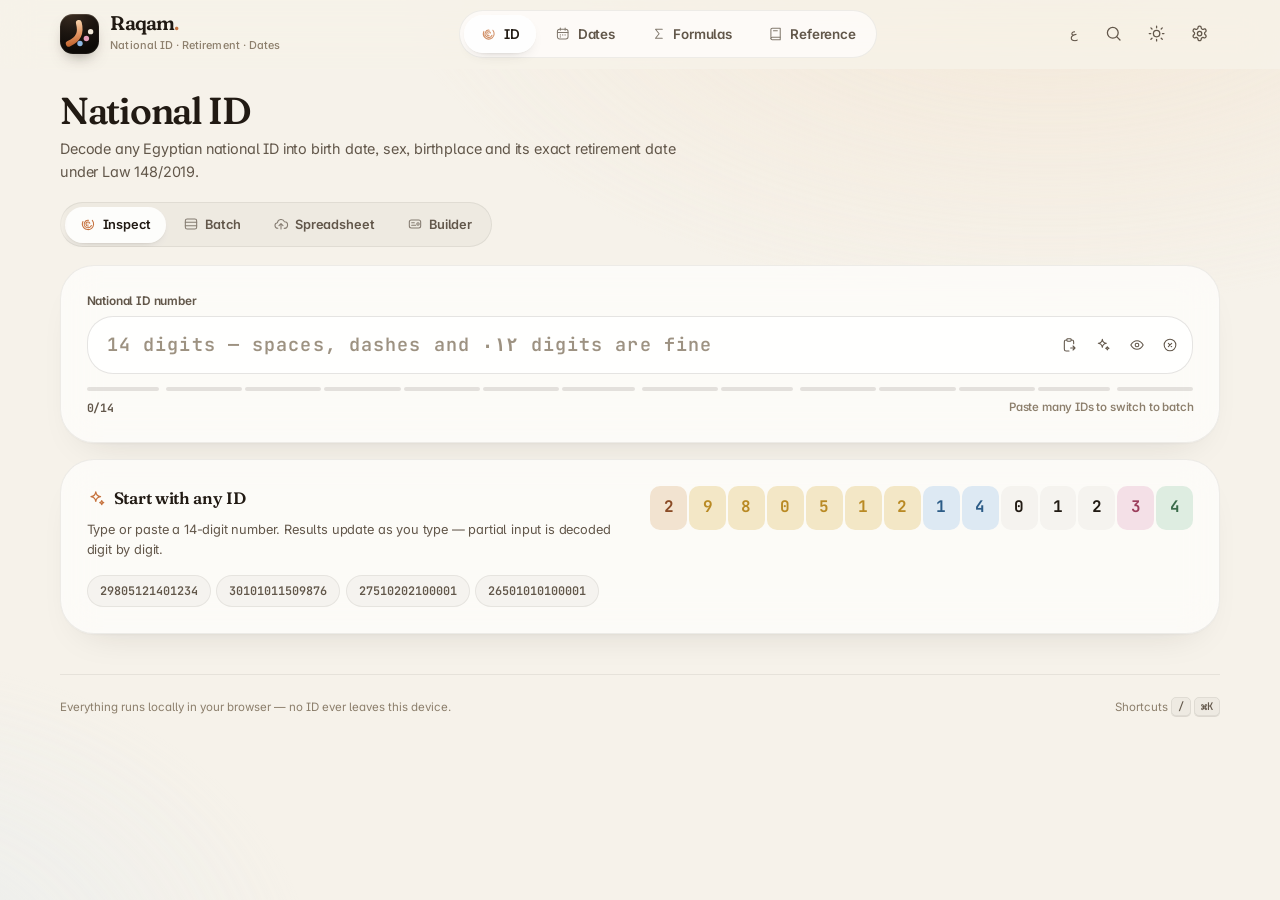
==== commit ef2db0d0: "feat(ui): Raqam 3.3 — unified component language, flicker-free rendering, motion & typography polish" ====
--- a/index.html
+++ b/index.html
@@ -17,10 +17,11 @@
 <meta name="apple-mobile-web-app-title" content="Raqam">
 <link rel="preconnect" href="https://fonts.googleapis.com">
 <link rel="preconnect" href="https://fonts.gstatic.com" crossorigin>
-<link href="https://fonts.googleapis.com/css2?family=Fraunces:opsz,wght@9..144,450;9..144,560;9..144,620;9..144,700&family=Inter:wght@400;500;550;600;650;700&family=JetBrains+Mono:wght@500;600;700&family=Cairo:wght@400;500;600;700&display=swap" rel="stylesheet">
+<link href="https://fonts.googleapis.com/css2?family=Fraunces:opsz,wght,SOFT@9..144,300..800,0..100&family=Inter:opsz,wght@14..32,300..800&family=JetBrains+Mono:wght@400..700&family=Cairo:wght@300..800&display=swap" rel="stylesheet">
 <link rel="stylesheet" href="css/app.css">
+<link rel="stylesheet" href="css/kit.css">
 <script>
-(function(){try{var s=JSON.parse(localStorage.getItem('raqam-v3')||'{}');var d=s.theme==='dark'||(s.theme!=='light'&&matchMedia('(prefers-color-scheme: dark)').matches);if(d)document.documentElement.classList.add('dark');if(s.style&&s.style!=='buttery')document.documentElement.setAttribute('data-style',s.style);if(s.lang==='ar'){document.documentElement.lang='ar';document.documentElement.dir='rtl';}}catch(e){}})();
+(function(){try{var s=JSON.parse(localStorage.getItem('raqam-v3')||'{}');var d=s.theme==='dark'||(s.theme!=='light'&&matchMedia('(prefers-color-scheme: dark)').matches);if(d)document.documentElement.classList.add('dark');if(s.style&&s.style!=='buttery')document.documentElement.setAttribute('data-style',s.style);if(s.lang==='ar'){document.documentElement.lang='ar';document.documentElement.dir='rtl';}var m=document.getElementById('meta-theme');if(m&&d)m.setAttribute('content','#0E0C0A');}catch(e){}})();
 </script>
 </head>
 <body>
@@ -34,7 +35,7 @@
       <span style="min-width:0"><span class="brand-name" data-i18n="brand"></span><span class="brand-sub" data-i18n="brand_sub" style="display:block"></span></span>
     </a>
     <nav class="mainnav" id="mainnav" aria-label="Primary">
-      <span class="nav-ind" id="nav-ind"></span>
+      <span class="nav-ind" id="nav-ind" aria-hidden="true"></span>
       <a href="#/id" data-sec="id"></a>
       <a href="#/dates" data-sec="dates"></a>
       <a href="#/formulas" data-sec="formulas"></a>
@@ -63,7 +64,7 @@
 
 <div class="overlay" id="ov-cmdk" role="dialog" aria-modal="true" aria-label="Command palette">
   <div class="dialog cmdk">
-    <input class="cmdk-input" id="cmdk-input" autofocus autocomplete="off" spellcheck="false">
+    <div class="cmdk-head"><svg class="ic" viewBox="0 0 24 24" aria-hidden="true"><circle cx="11" cy="11" r="6.75"/><path d="m20 20-4.2-4.2"/></svg><input class="cmdk-input" id="cmdk-input" autofocus autocomplete="off" spellcheck="false"><kbd>Esc</kbd></div>
     <div class="cmdk-list" id="cmdk-list" role="listbox"></div>
     <div class="cmdk-foot"><span><kbd>↑</kbd> <kbd>↓</kbd> <span data-i18n="k_nav"></span></span><span><kbd>↵</kbd> <span data-i18n="k_sel"></span></span><span><kbd>Esc</kbd> <span data-i18n="k_close"></span></span></div>
   </div>
@@ -74,6 +75,10 @@
     <div class="dialog-head"><h3 class="card-title" id="set-title" data-i18n="settings"></h3><button class="iconbtn" type="button" data-close="ov-settings"></button></div>
     <div class="dialog-body" id="settings-body"></div>
   </div>
+</div>
+
+<div class="overlay overlay-confirm" id="ov-confirm" role="alertdialog" aria-modal="true" aria-labelledby="cf-title">
+  <div class="dialog confirm"></div>
 </div>
 
 <div class="overlay" id="ov-holidays" role="dialog" aria-modal="true" aria-labelledby="hol-title">
@@ -89,6 +94,7 @@
 <script src="js/core/holidays.js"></script>
 <script src="js/i18n.js"></script>
 <script src="js/ui.js"></script>
+<script src="js/kit.js"></script>
 <script src="js/views/id.js"></script>
 <script src="js/views/dates.js"></script>
 <script src="js/views/prayer.js"></script>
--- a/css/kit.css
+++ b/css/kit.css
@@ -0,0 +1,256 @@
+:root{
+  --ease:cubic-bezier(.22,1,.36,1);--ease-out:cubic-bezier(.16,1,.3,1);--ease-in:cubic-bezier(.55,0,.75,.2);--spring:cubic-bezier(.34,1.4,.64,1);
+  --t-fast:.16s;--t-med:.28s;--t-slow:.48s;
+  --ring:0 0 0 3px color-mix(in srgb,var(--amber) 26%,transparent);
+  --hair:inset 0 0 0 1px var(--edge);
+  --sh-pop:0 1px 1px rgba(34,27,20,.04),0 4px 10px -4px rgba(34,27,20,.10),0 24px 48px -18px rgba(34,27,20,.24);
+  --font-display:'Fraunces',Georgia,serif;
+  --font-body:'Inter',-apple-system,BlinkMacSystemFont,'Segoe UI',sans-serif;
+  --font-mono:'JetBrains Mono',ui-monospace,SFMono-Regular,monospace
+}
+.dark{--sh-pop:0 1px 1px rgba(0,0,0,.4),0 6px 14px -6px rgba(0,0,0,.5),0 30px 60px -20px rgba(0,0,0,.8)}
+[dir="rtl"]{--font-display:'Cairo',sans-serif;--font-body:'Cairo',sans-serif}
+
+html{text-size-adjust:100%;-webkit-text-size-adjust:100%;font-synthesis:none}
+body{font-feature-settings:'cv05','cv08','cv11','ss03','calt';font-optical-sizing:auto;letter-spacing:-.011em;font-size:15px;line-height:1.55;transition:none}
+[dir="rtl"] body{font-feature-settings:normal;letter-spacing:0;line-height:1.65}
+h1,h2,h3,h4,.page-title,.card-title,.brand-name,.disp,.hero .v,.stat .v,.cd b,.law-step b{font-variation-settings:'SOFT' 50,'WONK' 0;text-wrap:balance}
+.page-lede,.card-sub,.hint,.callout,p{text-wrap:pretty}
+.page-title{font-weight:560;letter-spacing:-.034em;font-size:clamp(1.7rem,4.2vw,2.35rem);line-height:1.04}
+.page-lede{font-size:.9rem;line-height:1.55;color:var(--ink-2);margin-top:.5rem}
+.card-title{font-weight:580;font-size:1.04rem;letter-spacing:-.018em}
+.hero .v{font-weight:560;letter-spacing:-.035em}
+.stat .v{font-weight:560;letter-spacing:-.028em}
+.eyebrow,.stat .k,.tile .tk,.hero .k,table.t th,.cmdk-group,.set-sec h4,.menu .mh,.cd span{font-weight:600;letter-spacing:.075em;font-size:.655rem}
+[dir="rtl"] .eyebrow,[dir="rtl"] .stat .k,[dir="rtl"] .tile .tk,[dir="rtl"] .hero .k,[dir="rtl"] table.t th,[dir="rtl"] .cmdk-group,[dir="rtl"] .set-sec h4{letter-spacing:0;font-size:.76rem;text-transform:none}
+.mono,.idnum,.sg,.builder-out,.code,kbd{font-feature-settings:'zero' 0,'calt' 0;font-variant-ligatures:none}
+.num,.stat .v,.hero .v,.cd b,.list .li .v,table.t td,.bar .bv,.pr span,.df .field{font-variant-numeric:tabular-nums lining-nums}
+.idnum{font-weight:600;letter-spacing:.05em}
+.brand-name{font-weight:600;letter-spacing:-.04em;font-size:1.24rem;font-variation-settings:'SOFT' 100,'WONK' 1}
+.brand-sub{font-weight:500;letter-spacing:.005em}
+
+:where(button,[role=button],a,input,select,textarea,[tabindex]):focus-visible{outline:none;box-shadow:var(--ring);border-radius:var(--r-xs)}
+.btn:focus-visible,.iconbtn:focus-visible,.tab:focus-visible,.seg button:focus-visible,.qchip:focus-visible,.chip:focus-visible,.kselect:focus-visible{outline:none;box-shadow:var(--ring);border-radius:99px}
+.field:focus,.kselect:focus-visible,.kselect.menu-open{border-color:color-mix(in srgb,var(--amber) 60%,transparent);box-shadow:var(--ring)}
+
+.theming,.theming *,.theming *::before,.theming *::after{transition:none!important}
+::view-transition-old(root),::view-transition-new(root){animation:none;mix-blend-mode:normal}
+.vt-soft::view-transition-old(root){animation:vtOut .18s var(--ease-in) both}
+.vt-soft::view-transition-new(root){animation:vtIn .32s var(--ease-out) both}
+@keyframes vtOut{to{opacity:0}}
+@keyframes vtIn{from{opacity:0}}
+html.locked{overflow:hidden}
+html.locked body{padding-right:var(--sbw,0)}
+html.locked .bottomnav{margin-right:var(--sbw,0)}
+.theme-fade,.theme-fade body,.theme-fade .card,.theme-fade .topbar,.theme-fade .bottomnav,.theme-fade .field,.theme-fade .kselect,.theme-fade .btn,.theme-fade .tile,.theme-fade .stat,.theme-fade .hero,.theme-fade .dialog{transition:background-color .45s var(--ease),color .45s var(--ease),border-color .45s var(--ease),box-shadow .45s var(--ease)!important}
+
+.btn,.iconbtn,.qchip,.tab,.seg button,.chip,.sug,.opt,.swatch,.cal-d,.mi,.cmdk-item{-webkit-user-select:none;user-select:none;touch-action:manipulation}
+.btn{font-weight:600;letter-spacing:-.008em;transition:transform var(--t-med) var(--ease),background-color var(--t-fast),color var(--t-fast),box-shadow var(--t-med) var(--ease),opacity var(--t-fast)}
+.btn:active,.btn.pressed{transform:scale(.97);transition-duration:.08s}
+.iconbtn{transition:background-color var(--t-fast),color var(--t-fast),transform var(--t-med) var(--spring)}
+.iconbtn:active,.iconbtn.pressed{transform:scale(.88);transition-duration:.08s}
+.btn-primary{background:linear-gradient(180deg,color-mix(in srgb,var(--amber) 88%,#fff 12%),var(--amber-hi));box-shadow:0 1px 0 rgba(255,255,255,.28) inset,0 -1px 0 rgba(0,0,0,.08) inset,var(--sh-glow)}
+.btn-primary:hover{transform:translateY(-1px)}
+.btn-primary:active,.btn-primary.pressed{transform:translateY(0) scale(.97)}
+.btn-danger-solid{background:linear-gradient(180deg,color-mix(in srgb,var(--scarlet) 90%,#fff 10%),var(--scarlet));color:#FFF7F3;box-shadow:0 1px 0 rgba(255,255,255,.22) inset,0 10px 22px -12px color-mix(in srgb,var(--scarlet) 80%,transparent)}
+.btn-danger-solid:hover{transform:translateY(-1px)}
+.dark .btn-danger-solid{color:#1B0D0A}
+.btn-danger{transition:background-color var(--t-fast),color var(--t-fast),transform var(--t-med) var(--ease)}
+.btn-danger:hover{background:color-mix(in srgb,var(--scarlet-soft) 70%,var(--scarlet) 18%)}
+.btn.ok{transition:background-color .25s,color .25s}
+.btn.ok .ic{animation:okPop .45s var(--spring)}
+@keyframes okPop{0%{transform:scale(.6)}100%{transform:none}}
+.qchip{transition:background-color var(--t-fast),color var(--t-fast),border-color var(--t-fast),transform var(--t-med) var(--spring)}
+.qchip.pressed{transform:scale(.94);transition-duration:.08s}
+
+.seg,.tabs{position:relative;isolation:isolate}
+.seg>.glide,.tabs>.glide,.bottomnav>.glide{position:absolute;top:0;left:0;z-index:-1;border-radius:99px;pointer-events:none;opacity:0;background:var(--surface-2);box-shadow:var(--sh-1),0 4px 12px -8px rgba(34,27,20,.32);transition:transform .42s var(--ease-out),width .42s var(--ease-out),height .42s var(--ease-out),opacity .2s;will-change:transform}
+.dark .seg>.glide,.dark .tabs>.glide{background:rgba(255,250,242,.1);box-shadow:inset 0 1px 0 rgba(255,250,242,.06),0 6px 14px -10px rgba(0,0,0,.8)}
+.seg button.active,.tab.active,.dark .seg button.active,.dark .tab.active{background:transparent;box-shadow:none}
+.seg button,.tab{transition:color var(--t-med) var(--ease)}
+.seg button .ic,.tab .ic{transition:color var(--t-med),opacity var(--t-med)}
+.subnav{scroll-behavior:auto;-webkit-mask-image:linear-gradient(90deg,transparent,#000 14px,#000 calc(100% - 14px),transparent);mask-image:linear-gradient(90deg,transparent,#000 14px,#000 calc(100% - 14px),transparent);padding-inline:6px;margin-inline:-6px}
+.nav-ind{left:0;transform:translate3d(0,0,0);opacity:0;transition:transform .5s var(--ease-out),width .5s var(--ease-out),opacity .2s;will-change:transform}
+.bottomnav{isolation:isolate}
+.bottomnav .active{background:transparent;color:var(--amber-text)}
+.bottomnav::before{content:'';position:absolute;z-index:-1;top:.4rem;bottom:.4rem;inset-inline-start:.4rem;width:calc((100% - .8rem - (var(--n,5) - 1) * .15rem) / var(--n,5));border-radius:22px;background:var(--amber-soft);opacity:0;transform:translate3d(calc(var(--i,0) * (100% + .15rem)),0,0);transition:transform .46s var(--ease-out),opacity .2s;pointer-events:none}
+[dir="rtl"] .bottomnav::before{transform:translate3d(calc(var(--i,0) * (-100% - .15rem)),0,0)}
+.bottomnav.has-active::before{opacity:1}
+.bottomnav a,.bottomnav button{transition:color var(--t-med) var(--ease)}
+.bottomnav .ic{transition:transform .45s var(--spring)}
+.bottomnav .active .ic{transform:translateY(-1px) scale(1.06)}
+.bottomnav button.pressed .ic,.bottomnav a:active .ic{transform:scale(.9)}
+
+.page{animation:none}
+.page-in{animation:pageIn .5s var(--ease-out) both}
+.view-in{animation:viewIn .36s var(--ease-out) both}
+@keyframes pageIn{from{opacity:0;transform:translate3d(0,10px,0)}to{opacity:1;transform:none}}
+@keyframes viewIn{from{opacity:0;transform:translate3d(0,6px,0)}to{opacity:1;transform:none}}
+.kfade>*{animation:kfade .32s var(--ease-out) both}
+@keyframes kfade{from{opacity:0;transform:translate3d(0,4px,0)}to{opacity:1;transform:none}}
+.calm .idcard,.calm .check,.calm .sg,.calm .bar .bf,.calm .hist div,.calm .checks .check,.view-in .calm *{animation:none!important}
+.calm .ring-wrap .fg,.calm .timeline .fill{transition-duration:.6s}
+.timeline .mark{transition:left .6s var(--ease-out),right .6s var(--ease-out)}
+
+.kselect-native{position:absolute!important;width:1px!important;height:1px!important;opacity:0!important;pointer-events:none!important;overflow:hidden;clip:rect(0 0 0 0);border:0!important;padding:0!important;min-height:0!important}
+.kselect{position:relative;display:flex;align-items:center;justify-content:space-between;gap:.5rem;width:100%;min-height:3rem;padding:.7rem .9rem .7rem 1rem;border-radius:var(--r-md);border:1px solid var(--edge-2);background:var(--surface-2);color:var(--ink);font-size:.9rem;font-weight:500;text-align:start;cursor:pointer;transition:border-color var(--t-fast),box-shadow var(--t-med) var(--ease),background-color var(--t-fast)}
+.dark .kselect{background:rgba(255,250,242,.05)}
+.kselect:hover{border-color:color-mix(in srgb,var(--edge-2) 60%,var(--ink-3) 40%)}
+.kselect .kv{flex:1;min-width:0;white-space:nowrap;overflow:hidden;text-overflow:ellipsis}
+.kselect .kchev{width:1rem;height:1rem;color:var(--ink-3);transition:transform var(--t-med) var(--ease-out),color var(--t-fast)}
+.kselect.menu-open .kchev{transform:rotate(180deg);color:var(--amber)}
+.kselect.field-sm{min-height:2.4rem;padding:.42rem .7rem .42rem .8rem;font-size:.8rem;border-radius:var(--r-sm)}
+.cal-head .kselect{min-width:0}
+
+.menu{padding:.35rem;border-radius:var(--r-md);background:color-mix(in srgb,var(--bg) 92%,transparent);backdrop-filter:blur(22px) saturate(1.5);-webkit-backdrop-filter:blur(22px) saturate(1.5);border:1px solid var(--edge-2);box-shadow:var(--sh-pop);animation:menuIn .2s var(--ease-out) both;overscroll-behavior:contain;scrollbar-width:thin}
+.menu.out{animation:menuOut .15s var(--ease-in) both}
+@keyframes menuIn{from{opacity:0;transform:translate3d(0,-4px,0) scale(.97)}to{opacity:1;transform:none}}
+@keyframes menuOut{to{opacity:0;transform:translate3d(0,-3px,0) scale(.98)}}
+.menu.up{animation-name:menuInUp}
+@keyframes menuInUp{from{opacity:0;transform:translate3d(0,4px,0) scale(.97)}to{opacity:1;transform:none}}
+.menu .mi{border-radius:calc(var(--r-md) - .35rem);padding:.56rem .7rem;font-weight:500;transition:background-color .12s}
+.menu .mi:focus-visible{box-shadow:none;background:var(--surface-3)}
+.menu .mi input[type=checkbox]{appearance:none;-webkit-appearance:none;width:1.05rem;height:1.05rem;border-radius:.32rem;border:1.5px solid var(--edge-2);display:grid;place-items:center;transition:background-color .15s,border-color .15s;flex-shrink:0}
+.menu .mi input[type=checkbox]:checked{background:var(--amber);border-color:var(--amber)}
+.menu .mi input[type=checkbox]:checked::after{content:'';width:.5rem;height:.28rem;border:2px solid #fff;border-top:0;border-right:0;transform:translateY(-1px) rotate(-45deg)}
+.kmenu{max-height:min(20rem,60vh)}
+.kmenu .kopt .kcheck{width:.95rem;height:.95rem;color:var(--amber);opacity:0;transform:scale(.6);transition:opacity .15s,transform .25s var(--spring)}
+.kmenu .kopt.on{color:var(--amber-text);font-weight:600}
+.kmenu .kopt.on .kcheck{opacity:1;transform:none}
+
+.overlay{background:rgba(14,11,8,0);backdrop-filter:blur(0);-webkit-backdrop-filter:blur(0);transition:opacity .28s var(--ease),background-color .28s var(--ease),backdrop-filter .28s var(--ease),-webkit-backdrop-filter .28s var(--ease);visibility:hidden}
+.overlay.open{background:rgba(14,11,8,.36);backdrop-filter:blur(8px) saturate(1.1);-webkit-backdrop-filter:blur(8px) saturate(1.1);visibility:visible}
+.overlay:not(.open){transition:opacity .2s var(--ease-in),background-color .2s,backdrop-filter .2s,-webkit-backdrop-filter .2s,visibility 0s .2s}
+.dialog{box-shadow:var(--sh-pop);transform:translate3d(0,8px,0) scale(.97);opacity:.4;transition:transform .36s var(--ease-out),opacity .22s var(--ease);overscroll-behavior:contain}
+.overlay.open .dialog{transform:none;opacity:1}
+.overlay:not(.open) .dialog{transition:transform .2s var(--ease-in),opacity .18s var(--ease-in);transform:translate3d(0,4px,0) scale(.985);opacity:0}
+.dialog-head{background:color-mix(in srgb,var(--bg) 92%,transparent);backdrop-filter:blur(12px);-webkit-backdrop-filter:blur(12px)}
+@media(max-width:640px){
+  .dialog{transform:translate3d(0,100%,0);opacity:1;transition:transform .42s var(--ease-out)}
+  .overlay:not(.open) .dialog{transform:translate3d(0,100%,0);opacity:1;transition:transform .26s var(--ease-in)}
+  .dialog::before{content:'';display:block;width:2.4rem;height:4px;border-radius:9px;background:var(--edge-2);margin:.55rem auto 0}
+  .dialog{padding-bottom:env(safe-area-inset-bottom)}
+}
+.overlay-confirm{z-index:140;align-items:center;padding:1rem}
+.confirm{max-width:24rem;padding:1.5rem 1.4rem 1.2rem;text-align:center}
+.confirm::before{display:none!important}
+.confirm-body{display:flex;flex-direction:column;align-items:center;gap:.55rem}
+.confirm-ic{width:3rem;height:3rem;border-radius:50%;display:grid;place-items:center;background:var(--amber-soft);color:var(--amber-text);margin-bottom:.25rem}
+.confirm-ic .ic{width:1.35rem;height:1.35rem}
+.confirm.danger .confirm-ic{background:var(--scarlet-soft);color:var(--scarlet)}
+.overlay.open .confirm-ic{animation:cfIc .5s var(--spring) .05s both}
+@keyframes cfIc{from{transform:scale(.5);opacity:0}to{transform:none;opacity:1}}
+.confirm-title{margin:0;font-family:var(--font-display);font-weight:580;font-size:1.18rem;letter-spacing:-.022em;font-variation-settings:'SOFT' 50}
+.confirm-text{margin:0;color:var(--ink-2);font-size:.85rem;line-height:1.55;max-width:20rem}
+.confirm-acts{display:grid;grid-template-columns:1fr 1fr;gap:.5rem;margin-top:1.35rem}
+.confirm-acts .btn{padding:.78rem 1rem}
+@media(max-width:640px){.overlay-confirm{align-items:flex-end;padding:0}.confirm{max-width:none;border-radius:var(--r-xl) var(--r-xl) 0 0;padding-bottom:calc(1.2rem + env(safe-area-inset-bottom))}}
+
+.cmdk-head{display:flex;align-items:center;gap:.7rem;padding:0 1.1rem;border-bottom:1px solid var(--edge)}
+.cmdk-head>.ic{width:1.15rem;height:1.15rem;color:var(--ink-3);flex-shrink:0}
+.cmdk-head .cmdk-input{border:none;padding:1.1rem 0;font-size:1rem;letter-spacing:-.01em;flex:1;min-width:0}
+.cmdk-head .cmdk-input:focus{box-shadow:none}
+.cmdk-item{transition:background-color .1s;border-radius:calc(var(--r-sm) + 2px)}
+.cmdk-item .ic{transition:color .12s}
+.cmdk-list .empty{padding:2rem 1rem}
+
+#toasts{gap:0}
+.toast{display:block;padding:0;background:none;box-shadow:none;border:0!important;animation:none;overflow:visible;transition:height .32s var(--ease-out),margin .32s var(--ease-out),opacity .2s;margin-bottom:.45rem}
+.toast-in{display:flex;align-items:center;gap:.6rem;padding:.45rem .5rem .45rem .45rem;padding-inline-end:1rem;border-radius:99px;background:color-mix(in srgb,var(--ink) 94%,transparent);color:var(--bg);font-size:.8rem;font-weight:550;letter-spacing:-.005em;box-shadow:var(--sh-pop);backdrop-filter:blur(16px);-webkit-backdrop-filter:blur(16px);animation:toastIn .46s var(--ease-out) both}
+.dark .toast-in{background:color-mix(in srgb,#221C16 92%,transparent);color:var(--ink);box-shadow:inset 0 0 0 1px var(--edge-2),var(--sh-pop)}
+.toast .tic{width:1.65rem;height:1.65rem;border-radius:50%;display:grid;place-items:center;flex-shrink:0}
+.toast .tic .ic{width:.95rem;height:.95rem;stroke-width:2}
+.toast.ok .tic{background:var(--mint);color:#fff}
+.toast.bad .tic{background:var(--scarlet);color:#fff}
+.toast.info .tic{background:var(--amber);color:#fff}
+.toast .tact{border:none;background:color-mix(in srgb,var(--bg) 16%,transparent);color:inherit;border-radius:99px;padding:.3rem .75rem;font-size:.74rem;font-weight:650;cursor:pointer;margin-inline-start:.25rem;transition:background-color .15s}
+.toast .tact:hover{background:color-mix(in srgb,var(--bg) 26%,transparent)}
+.toast.out{height:0!important;margin-bottom:0;opacity:0}
+.toast.out .toast-in{animation:toastOut .24s var(--ease-in) both}
+.toast.bump .toast-in{animation:toastBump .36s var(--spring)}
+@keyframes toastIn{from{opacity:0;transform:translate3d(0,-14px,0) scale(.94)}to{opacity:1;transform:none}}
+@keyframes toastOut{to{opacity:0;transform:translate3d(0,-6px,0) scale(.96)}}
+@keyframes toastBump{0%{transform:scale(1)}40%{transform:scale(1.04)}100%{transform:none}}
+@media(max-width:640px){#toasts{top:auto;bottom:calc(6.2rem + env(safe-area-inset-bottom));flex-direction:column-reverse}.toast{margin:.45rem 0 0}.toast.out{margin:0}@keyframes toastIn{from{opacity:0;transform:translate3d(0,14px,0) scale(.94)}to{opacity:1;transform:none}}}
+
+.cal{background:color-mix(in srgb,var(--bg) 94%,transparent);backdrop-filter:blur(22px) saturate(1.5);-webkit-backdrop-filter:blur(22px) saturate(1.5);box-shadow:var(--sh-pop);animation:menuIn .22s var(--ease-out) both;overflow:hidden}
+.cal.out{animation:menuOut .15s var(--ease-in) both}
+.cal-grid.slide-next{animation:slideN .28s var(--ease-out) both}
+.cal-grid.slide-prev{animation:slideP .28s var(--ease-out) both}
+@keyframes slideN{from{opacity:0;transform:translate3d(14px,0,0)}to{opacity:1;transform:none}}
+@keyframes slideP{from{opacity:0;transform:translate3d(-14px,0,0)}to{opacity:1;transform:none}}
+[dir="rtl"] .cal-grid.slide-next{animation-name:slideP}
+[dir="rtl"] .cal-grid.slide-prev{animation-name:slideN}
+.cal-d{transition:background-color .12s,color .12s,transform .2s var(--spring);font-variant-numeric:tabular-nums}
+.cal-d:active{transform:scale(.9)}
+.cal-d.sel{background:linear-gradient(180deg,color-mix(in srgb,var(--amber) 88%,#fff 12%),var(--amber-hi));box-shadow:0 6px 14px -8px var(--amber-hi);font-weight:650}
+.cal-d:focus-visible{box-shadow:var(--ring);border-radius:50%}
+.cal-d.today.sel{box-shadow:0 6px 14px -8px var(--amber-hi)}
+.df.open .field{border-color:color-mix(in srgb,var(--amber) 60%,transparent);box-shadow:var(--ring)}
+.df-cap{transition:color var(--t-fast)}
+.field{transition:border-color var(--t-fast),box-shadow var(--t-med) var(--ease),background-color var(--t-fast)}
+.field:hover:not(:focus){border-color:color-mix(in srgb,var(--edge-2) 60%,var(--ink-3) 40%)}
+.field:focus{box-shadow:var(--ring)}
+.field.invalid{box-shadow:0 0 0 3px color-mix(in srgb,var(--scarlet) 22%,transparent);animation:shake .36s var(--ease)}
+@keyframes shake{20%{transform:translateX(-3px)}45%{transform:translateX(3px)}70%{transform:translateX(-1.5px)}}
+input[type=search]::-webkit-search-cancel-button{-webkit-appearance:none}
+
+.switch .track{transition:background-color .25s var(--ease)}
+.switch .track::after{transition:transform .38s var(--spring),width .2s var(--ease);box-shadow:0 1px 2px rgba(0,0,0,.18),0 2px 6px -2px rgba(0,0,0,.2)}
+.switch:active .track::after{width:calc(1.4rem - 2px)}
+.switch input:checked+.track{background:linear-gradient(180deg,color-mix(in srgb,var(--amber) 90%,#fff 10%),var(--amber-hi))}
+
+.card{transition:box-shadow var(--t-med) var(--ease)}
+.row-out{animation:rowOut .22s var(--ease-in) both}
+@keyframes rowOut{to{opacity:0;transform:translateX(10px)}}
+#p-res.in{animation:menuIn .2s var(--ease-out) both}
+details.disclose>summary{border-radius:var(--r-sm)}
+details.disclose[open]>summary~*{animation:kfade .3s var(--ease-out) both}
+
+.theme-ic .ti-sun,.theme-ic .ti-moon{transform-box:view-box;transform-origin:12px 12px;transition:transform .55s var(--spring),opacity .3s var(--ease)}
+.theme-ic .ti-moon{opacity:0;transform:rotate(-70deg) scale(.5)}
+.dark .theme-ic .ti-sun{opacity:0;transform:rotate(90deg) scale(.5)}
+.dark .theme-ic .ti-moon{opacity:1;transform:none}
+.theming .theme-ic g{transition:transform .55s var(--spring),opacity .3s var(--ease)!important}
+
+.brandmark{background:radial-gradient(120% 90% at 30% 0%,#3A2C21 0%,#1C1510 55%,#0D0A07 100%);box-shadow:inset 0 1px 0 rgba(255,236,214,.12),inset 0 0 0 1px rgba(255,236,214,.05),0 8px 18px -10px rgba(20,14,8,.75)}
+.bm-stroke{animation:bmDraw 1.15s var(--ease-out) .05s both}
+.bm-dot{animation:bmDot .6s var(--spring) both;animation-delay:calc(.62s + var(--i,0) * .1s)}
+.brand:hover .bm-dot{animation:bmBounce .7s var(--spring) both;animation-delay:calc(var(--i,0) * .06s)}
+@keyframes bmBounce{0%,100%{transform:none}35%{transform:translateY(-3px) scale(1.08)}}
+
+.qibla{width:7.5rem;height:7.5rem;background:radial-gradient(circle at 50% 40%,var(--surface-2),var(--surface-3));box-shadow:inset 0 0 0 1px var(--edge),inset 0 2px 6px rgba(34,27,20,.06)}
+.qibla-dial{position:absolute;inset:0;width:100%;height:100%}
+.qibla-dial line{stroke:var(--ink-3);stroke-width:.6;stroke-linecap:round;opacity:.35}
+.qibla-dial line.tk-m{stroke-width:.9;opacity:.55}
+.qibla-dial line.tk-c{stroke:var(--amber);stroke-width:1.4;opacity:1}
+.qibla .n{top:.85rem;font-size:.58rem;font-weight:700;letter-spacing:.05em;color:var(--amber-text)}
+.qibla .needle{width:4px;margin-left:-2px;height:34%;transform-origin:50% 0;transform:rotate(calc(var(--q,0deg) + 180deg));background:linear-gradient(180deg,var(--amber-hi),var(--amber));border-radius:0 0 4px 4px;clip-path:polygon(0 0,100% 0,50% 100%);width:8px;margin-left:-4px;animation:needle 1.1s var(--spring) both}
+@keyframes needle{from{transform:rotate(180deg)}to{transform:rotate(calc(var(--q,0deg) + 180deg))}}
+.calm .qibla .needle{animation:none}
+.qibla .hub{width:.75rem;height:.75rem;margin:-.375rem;background:var(--bg);box-shadow:0 0 0 2.5px var(--amber)}
+
+.pr{transition:background-color .3s var(--ease),opacity .3s}
+.pr.next{box-shadow:inset 0 0 0 1px color-mix(in srgb,var(--amber) 22%,transparent)}
+.pr.next b::after{content:'';display:inline-block;width:.38rem;height:.38rem;border-radius:50%;background:var(--amber);margin-inline-start:.5rem;vertical-align:middle;animation:breathe 2.4s ease-in-out infinite}
+@keyframes breathe{50%{opacity:.35;transform:scale(.8)}}
+#p-cd{font-variant-numeric:tabular-nums;letter-spacing:-.02em}
+
+.tablebox{scrollbar-width:thin;overscroll-behavior-x:contain}
+table.t th[data-sort]{transition:color .15s}
+table.t th[data-sort]:hover{color:var(--ink)}
+table.t tbody tr{transition:background-color .12s}
+.sug{transition:background-color .18s,border-color .18s,transform .25s var(--spring)}
+.sug:active{transform:scale(.99)}
+.opt,.swatch{transition:border-color .2s,background-color .2s,box-shadow .25s var(--ease),transform .25s var(--spring)}
+.opt:active,.swatch:active{transform:scale(.98)}
+.chip[data-hol]{transition:background-color .15s,color .15s}
+.chip[data-hol]:hover{background:var(--amber-soft);color:var(--amber-text)}
+.empty .bubble{box-shadow:inset 0 0 0 1px color-mix(in srgb,var(--amber) 14%,transparent)}
+.foot{font-size:.72rem;letter-spacing:0}
+kbd{border-radius:5px;box-shadow:0 1px 0 var(--edge-2);font-weight:500}
+::selection{background:color-mix(in srgb,var(--amber) 24%,transparent);color:inherit}
+
+@media(hover:none){.btn-primary:hover,.btn-danger-solid:hover{transform:none}.iconbtn:hover{background:transparent}}
+@media(prefers-reduced-motion:reduce){.seg>.glide,.tabs>.glide,.bottomnav>.glide,.nav-ind{transition:none!important}}
+@media print{.kselect{border:none;padding:0}.glide{display:none}}
